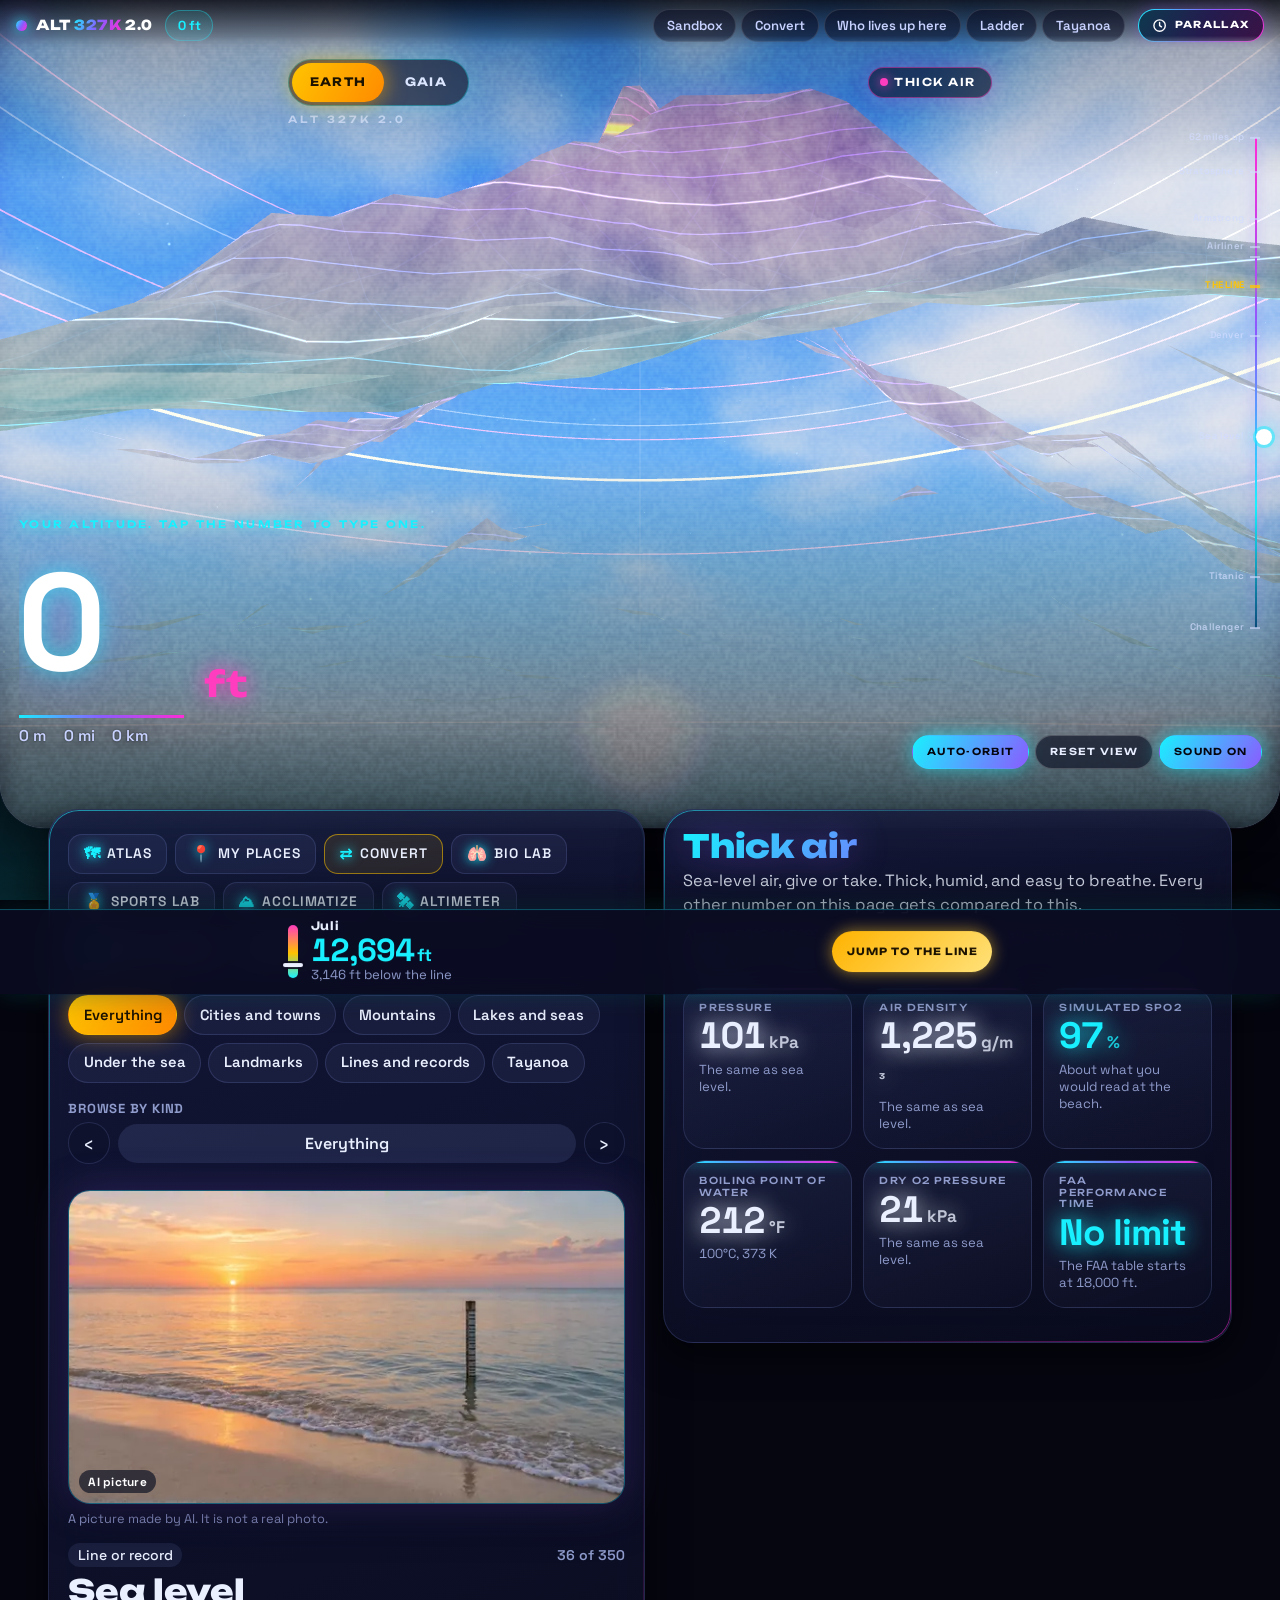
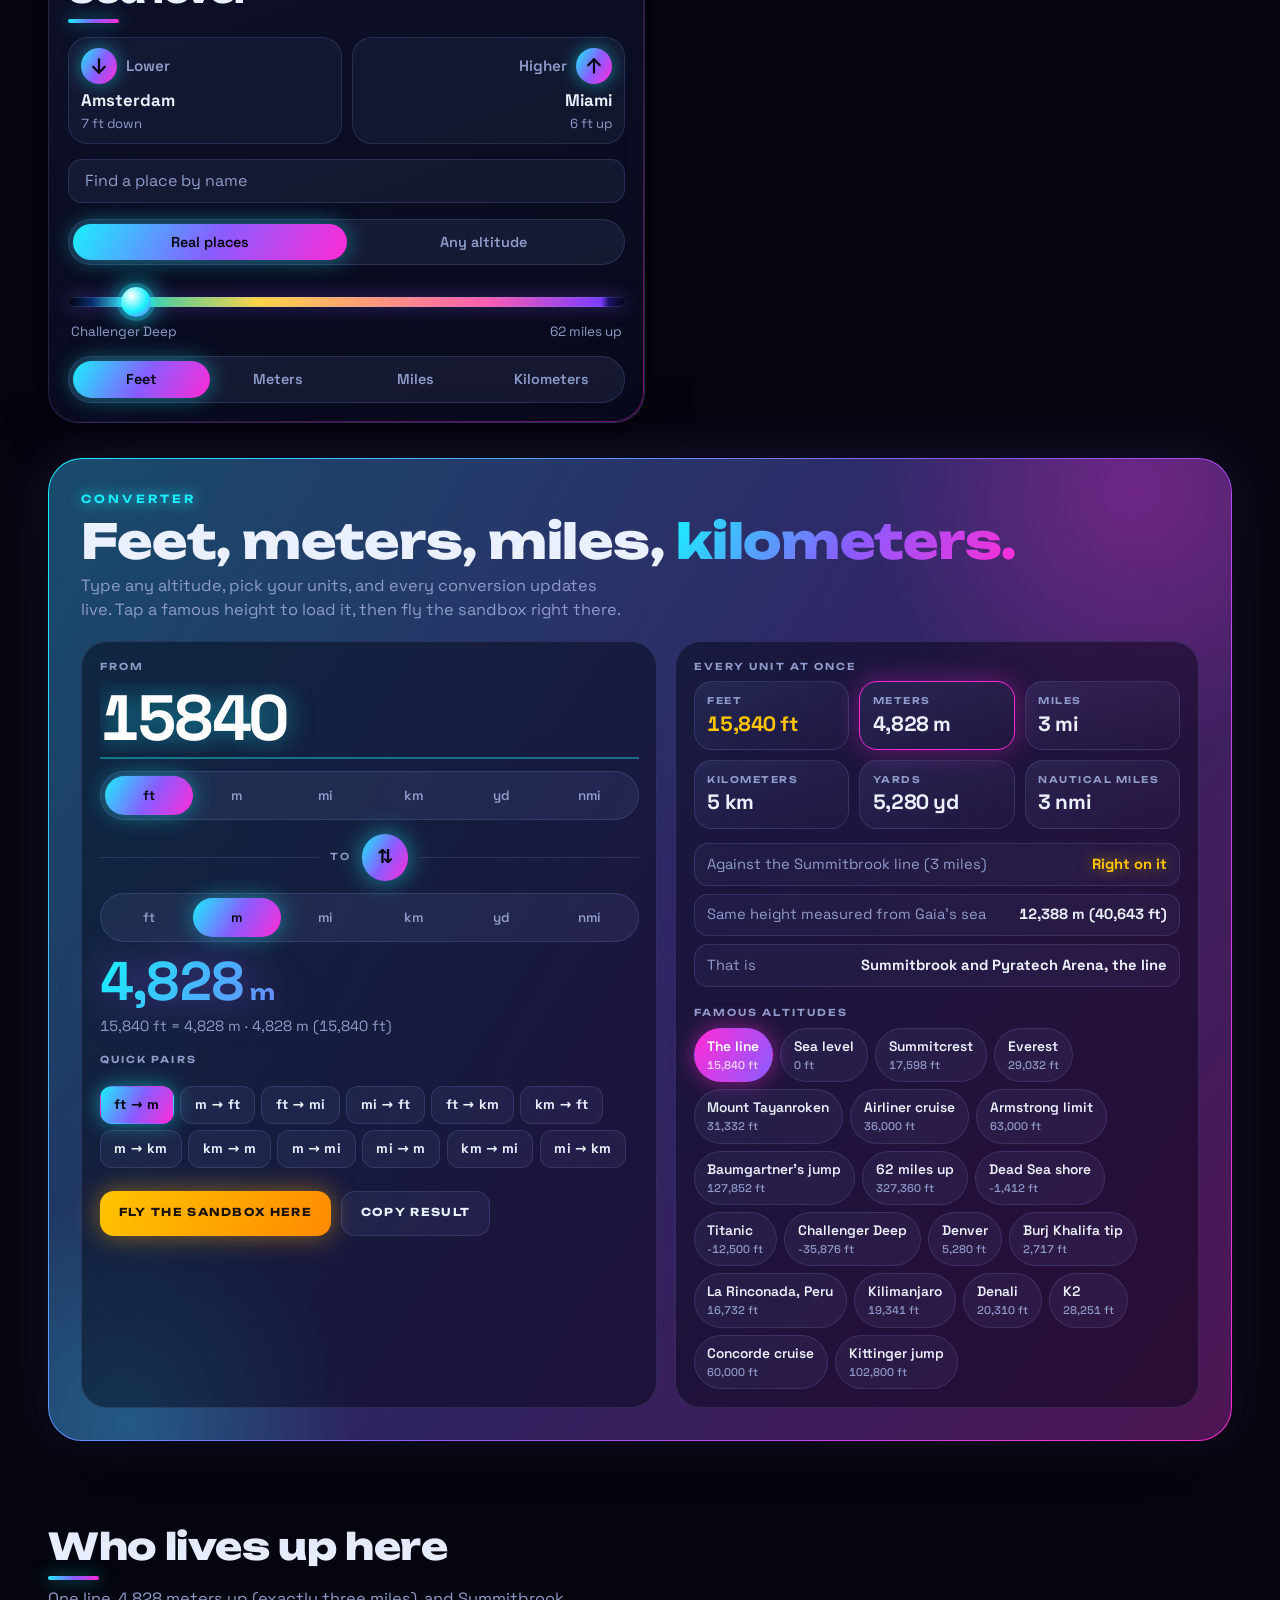
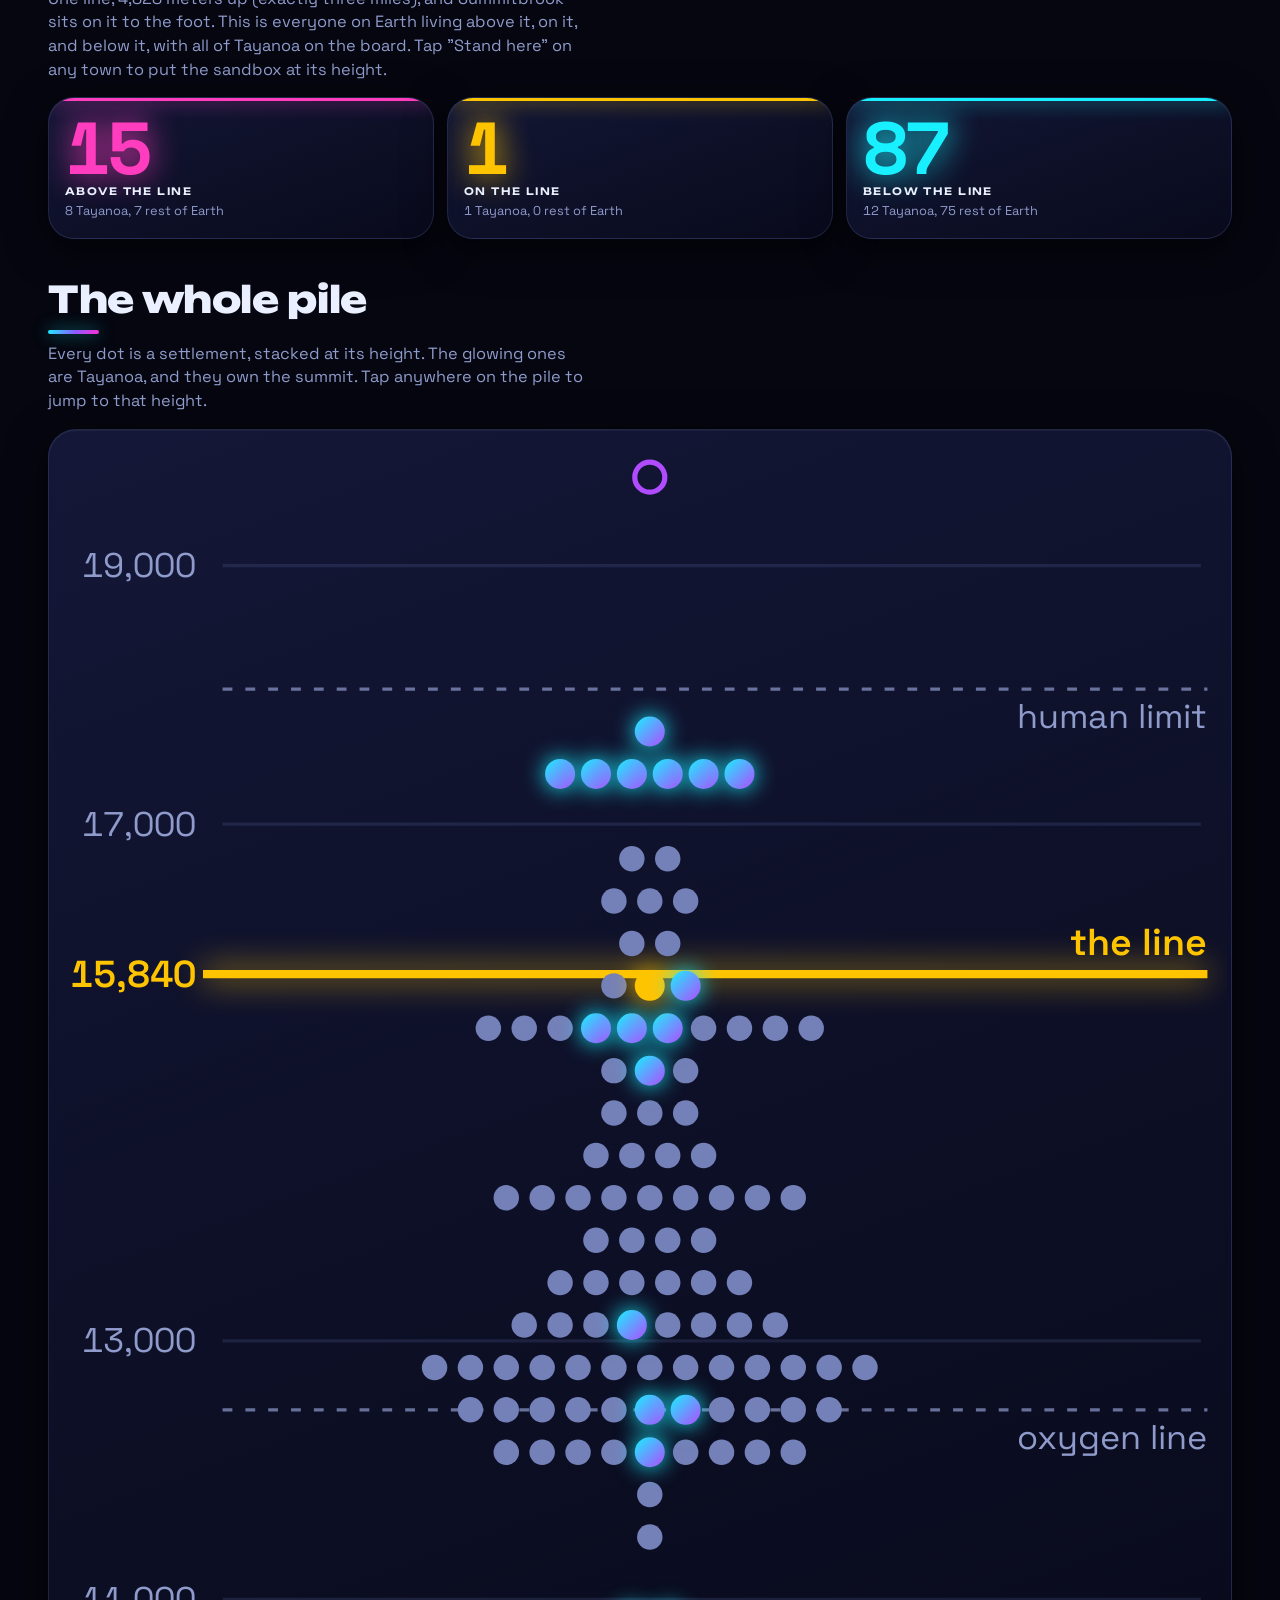
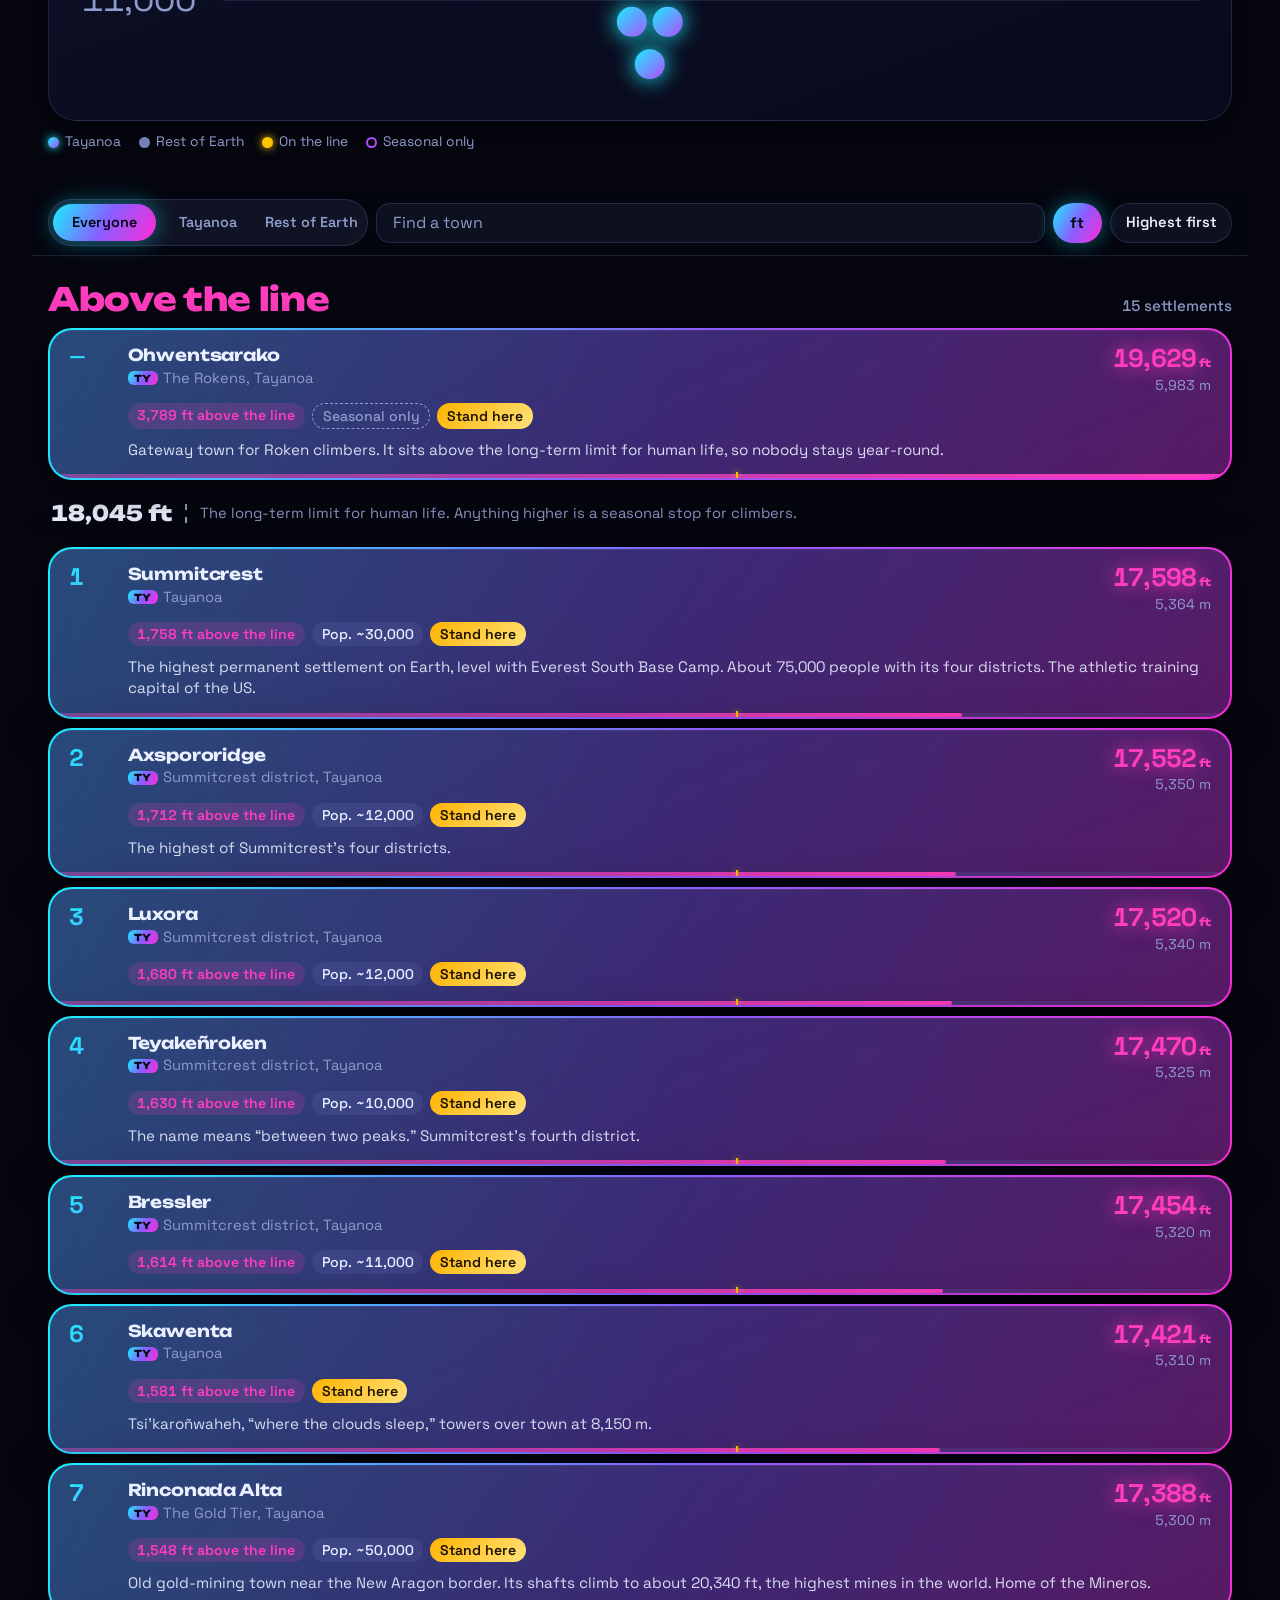
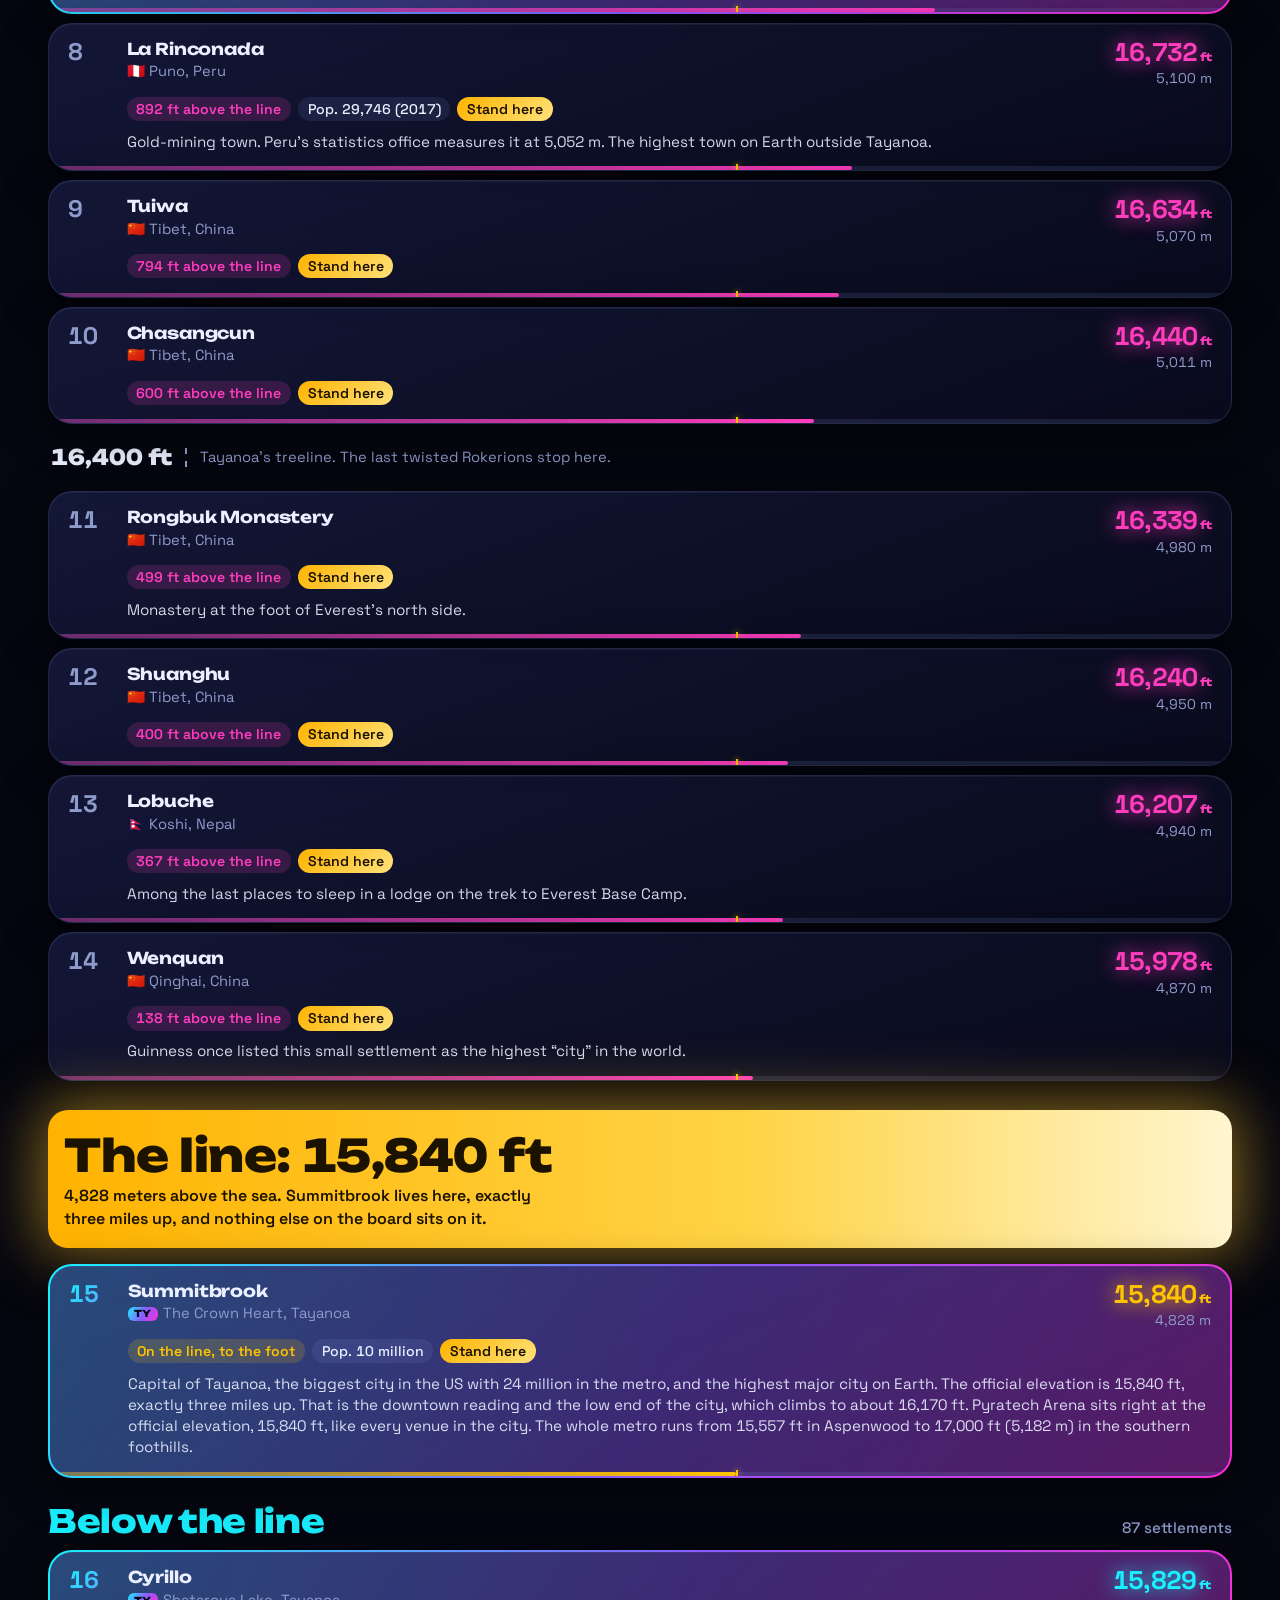
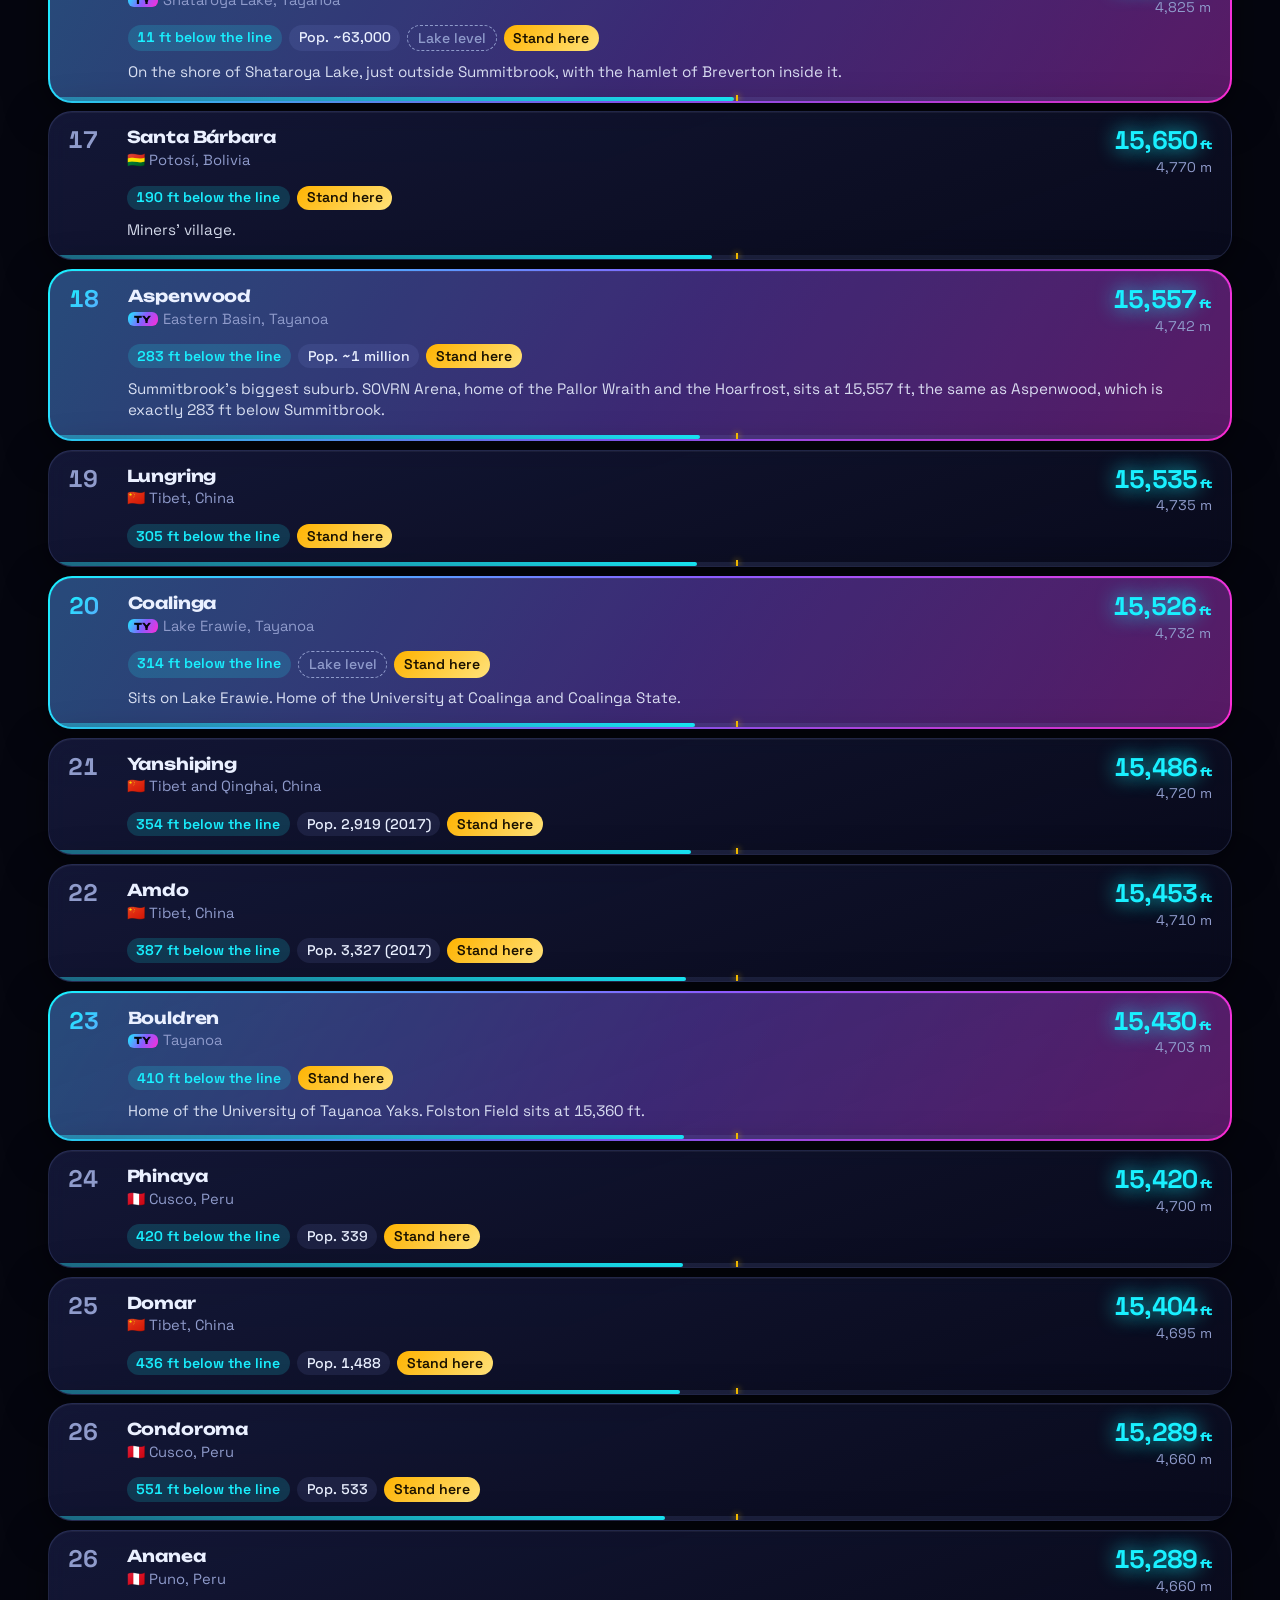
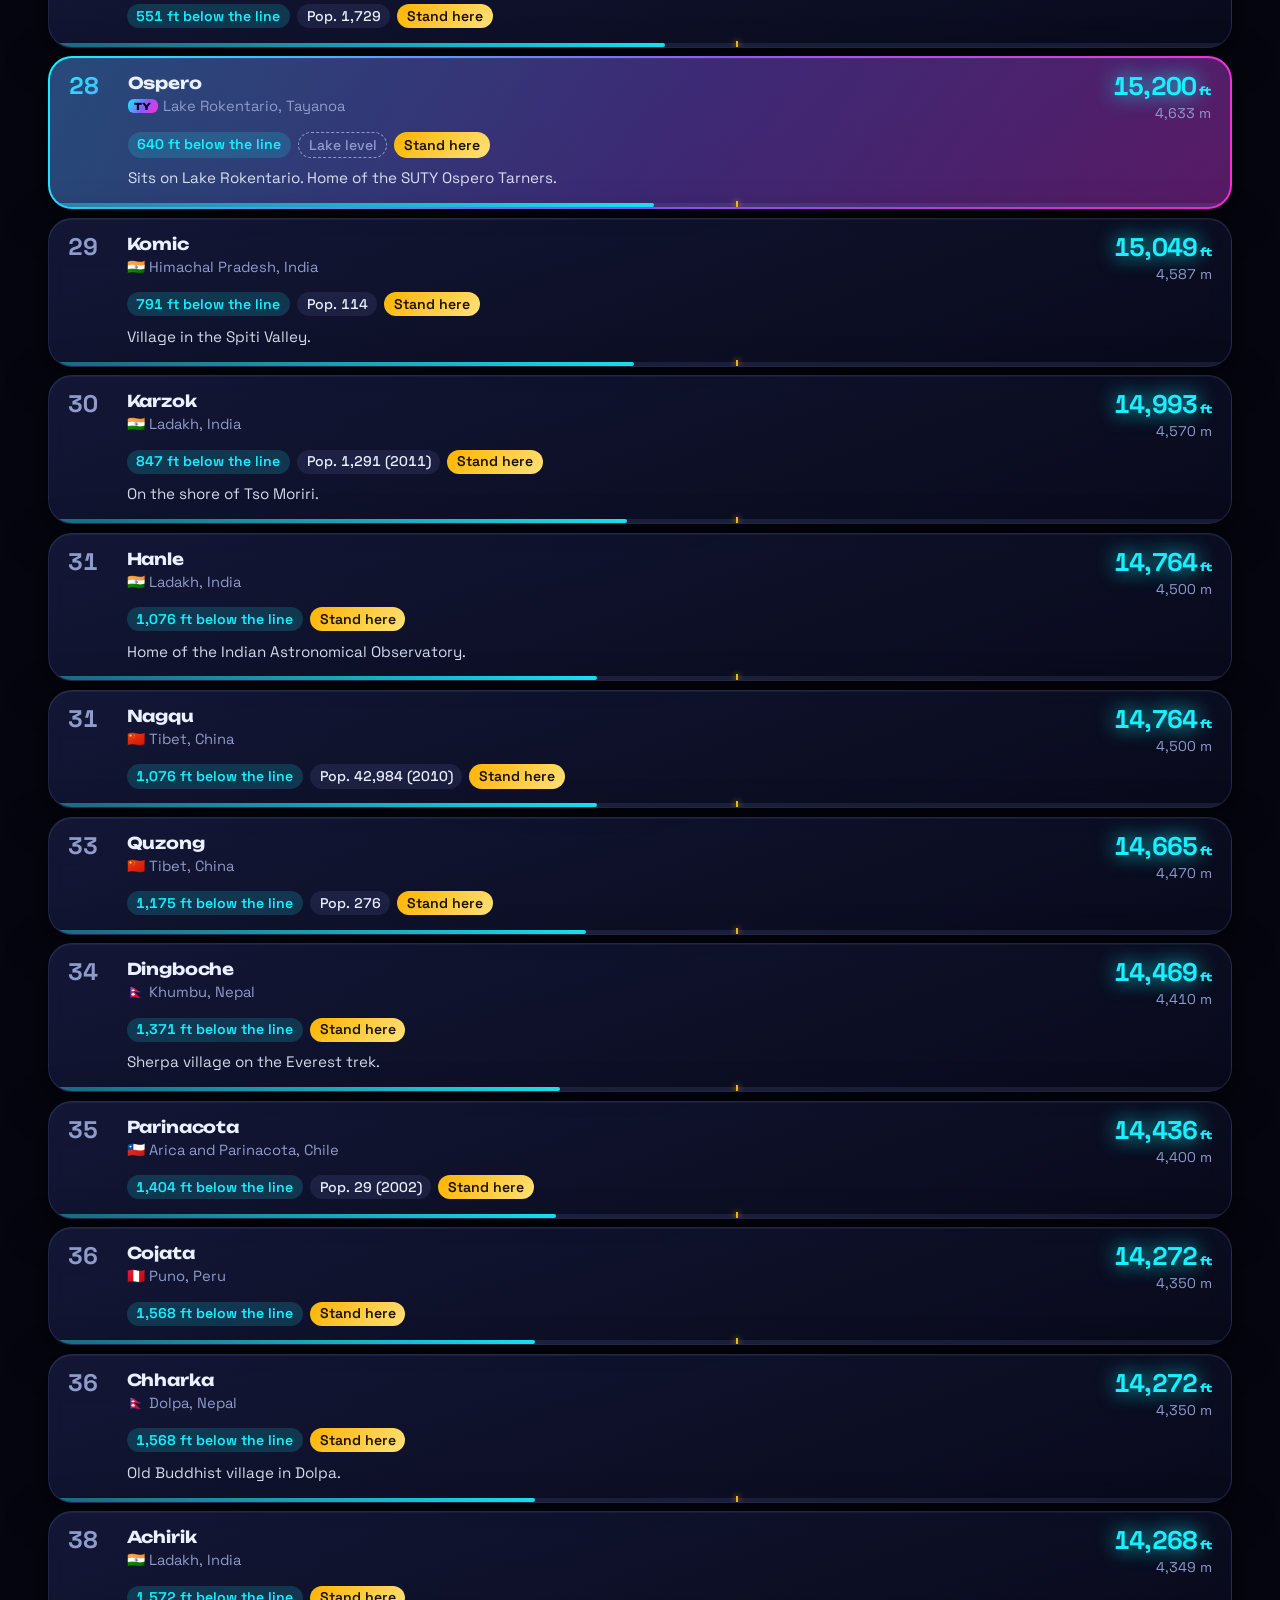
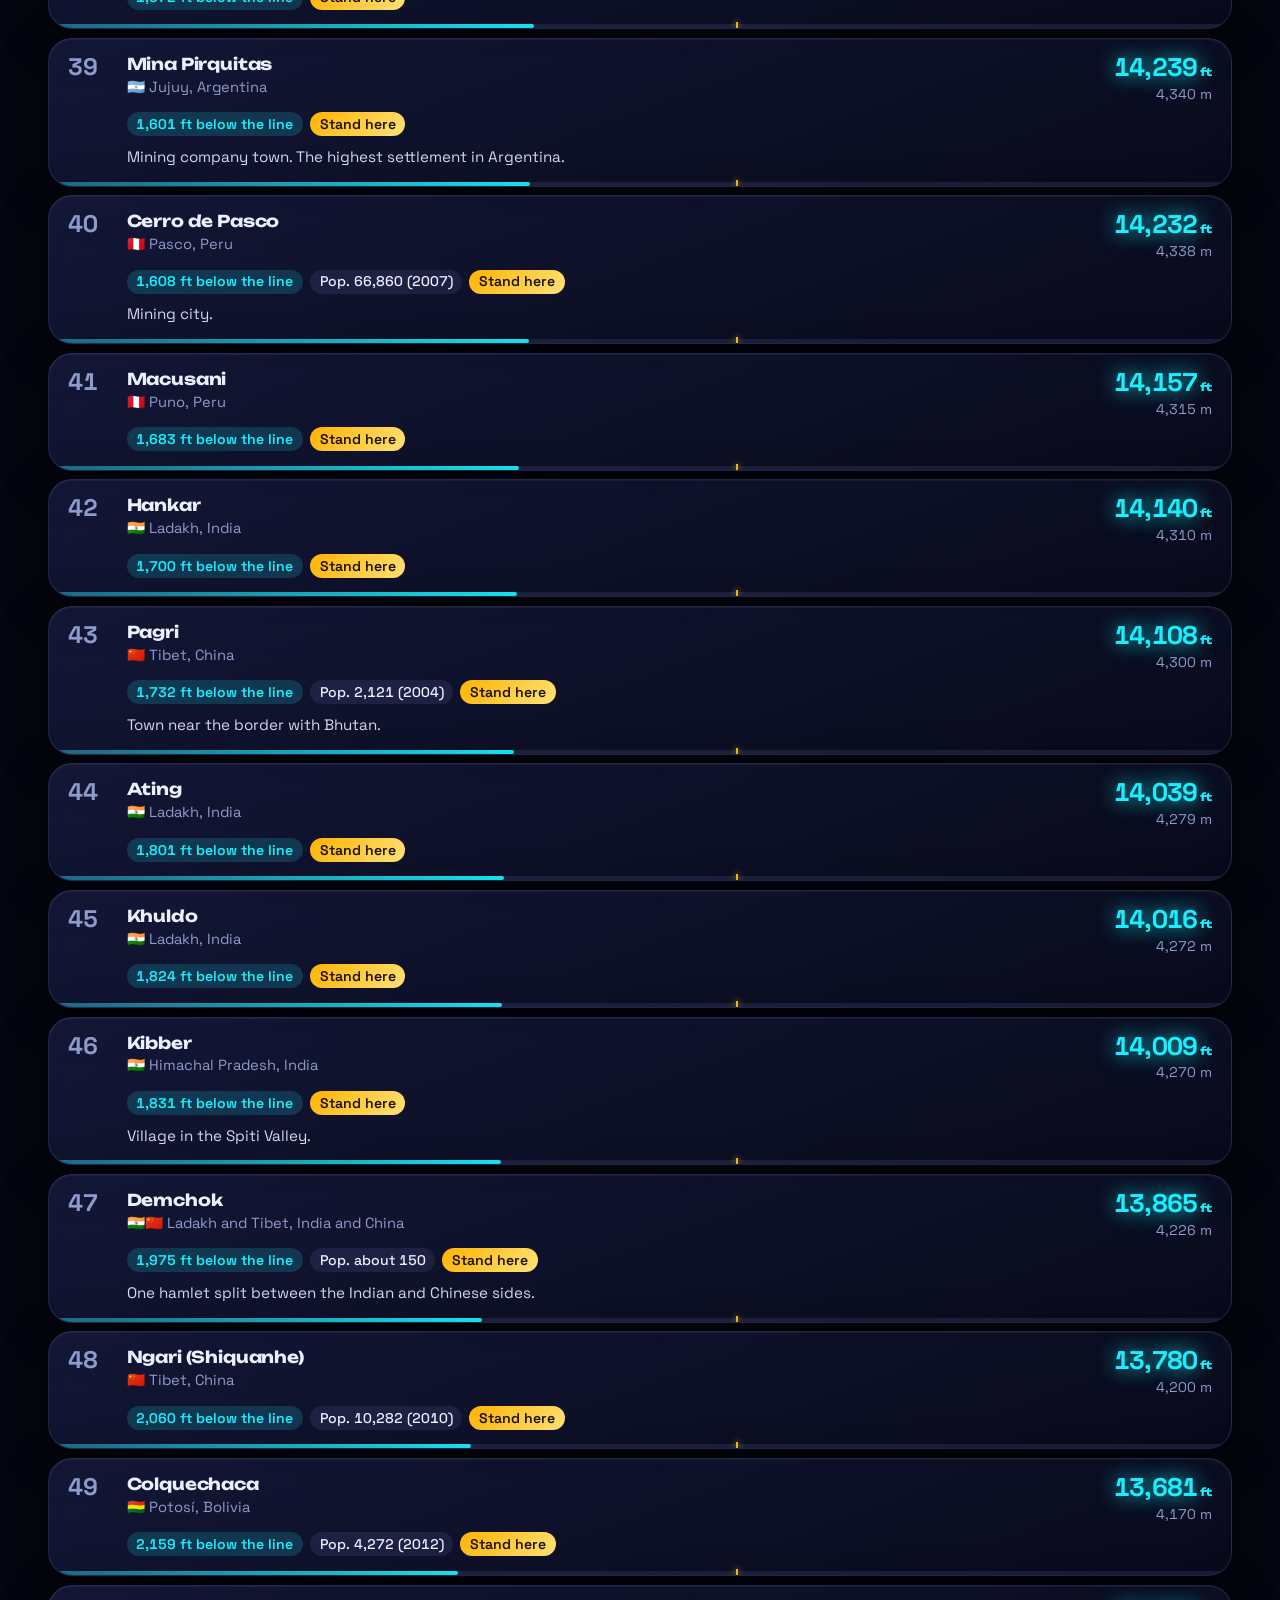
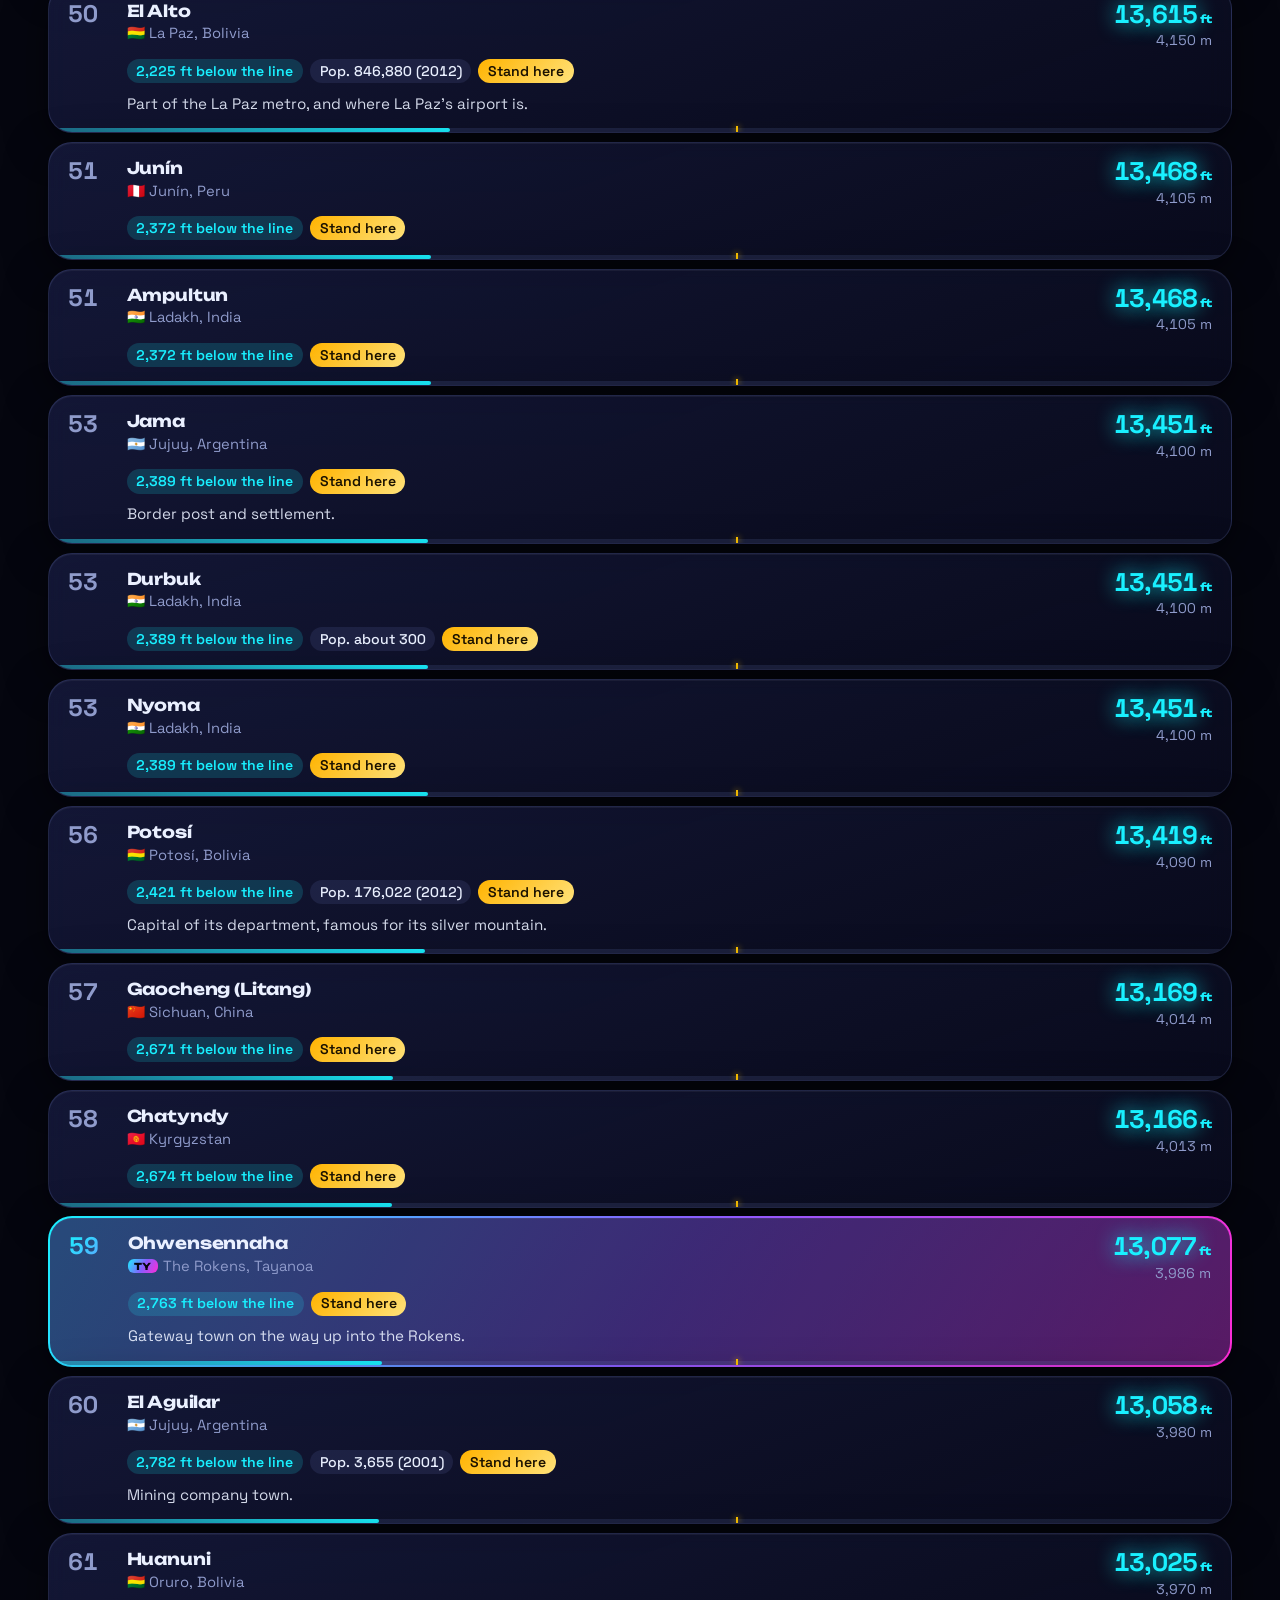
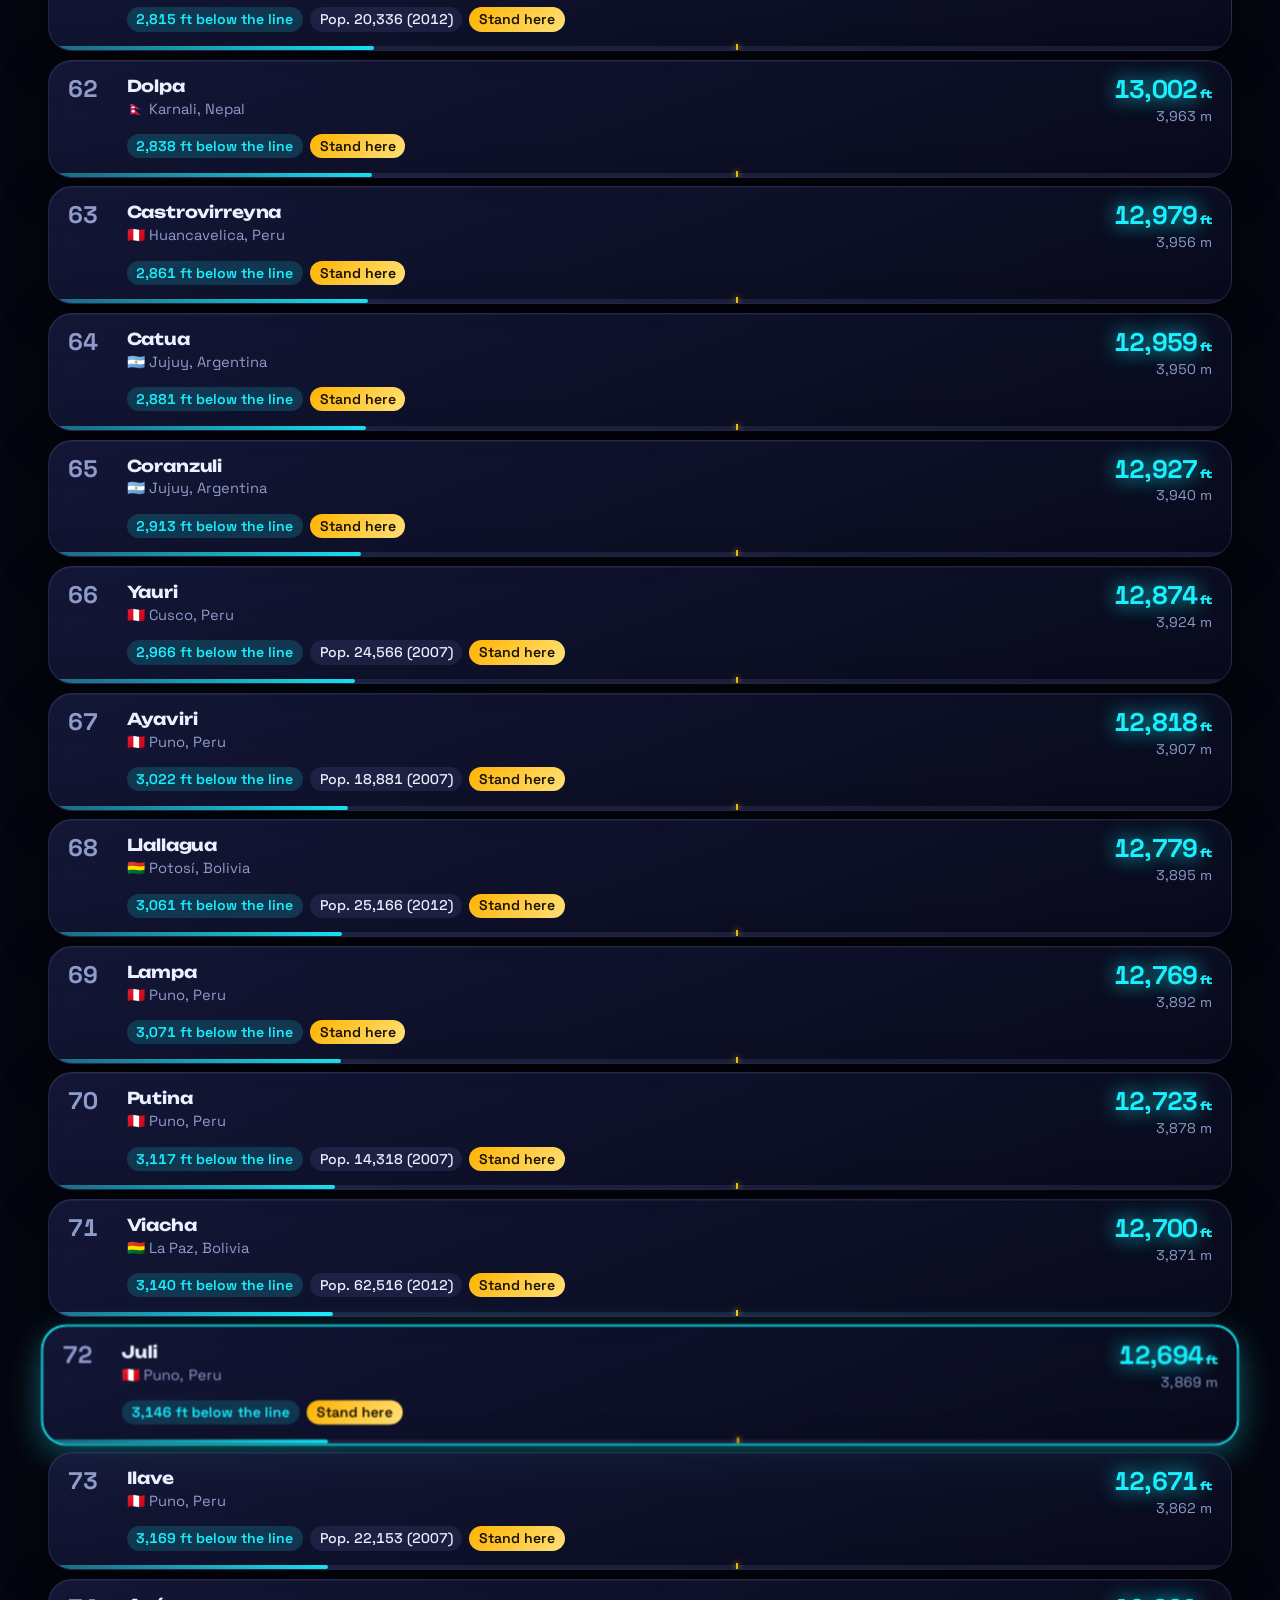
==== alt-327k-2-0/index.html @ dda69396 "Phones: nothing cut off, and installed apps open each other - Nav bars keep only what fits on phones" ====
<!doctype html>
<html lang="en">
<head>
<meta charset="utf-8">
<meta name="viewport" content="width=device-width, initial-scale=1, viewport-fit=cover">
<title>ALT 327K 2.0</title>
<meta name="description" content="An altitude sandbox for Earth and Gaia: what the air does to you at any height, and who lives up there.">
<link rel="manifest" href="./manifest.webmanifest">
<meta name="theme-color" id="themeColor" content="#05060F">
<meta name="mobile-web-app-capable" content="yes">
<meta name="apple-mobile-web-app-capable" content="yes">
<meta name="apple-mobile-web-app-title" content="ALT 327K 2.0">
<meta name="apple-mobile-web-app-status-bar-style" content="default">
<link rel="apple-touch-icon" href="./icons/apple-touch-icon.png">
<link rel="icon" type="image/svg+xml" href="./icons/icon.svg">
<link rel="icon" type="image/png" sizes="32x32" href="./icons/favicon-32.png">
<link rel="stylesheet" href="./fonts/fonts.css">
<script src="./vendor/three.min.js"></script>
<style>
  :root {
    --bg: #EDF1FF;
    --ink: #0B1033;
    --muted: #4A5482;
    --card: #FFFFFF;
    --edge: rgba(24, 32, 96, .14);
    --track: rgba(24, 32, 96, .10);
    --above: #CF0F68;
    --gold: #9A6400;
    --beam: #FFC21A;
    --below: #00767F;
    --cl-a: #0786B5;
    --cl-b: #6431E8;
    --cl-wash: rgba(100, 49, 232, .07);
    --hi-glow: rgba(226, 40, 130, .22);
    --lo-glow: rgba(0, 170, 180, .22);
    --shadow: 0 8px 24px rgba(30, 40, 120, .10);
    --bar-bg: rgba(237, 241, 255, .86);
    --hud-bg: rgba(255, 255, 255, .92);
    --dot: #7A84B3;
    --g-void: #020B14; --g-aur: #46FFB4; --g-ice: #7FE9FF; --g-vio: #9B6BFF; --g-rose: #FF5CCB; --g-hel: #F6FBFF; --g-on: #021018;
    --display: "Big Shoulders Display", "Barlow Condensed", "Arial Narrow", Impact, sans-serif;
    --body: "Barlow", "Segoe UI", "Helvetica Neue", Arial, sans-serif;
    box-sizing: border-box;
    padding-top: env(safe-area-inset-top, 0px);
    padding-bottom: env(safe-area-inset-bottom, 0px);
  }
  @media (prefers-color-scheme: dark) {
    :root:not([data-theme="light"]) {
      --bg: #060819;
      --ink: #F1F5FF;
      --muted: #A6B0DA;
      --card: #0E1231;
      --edge: rgba(255, 255, 255, .12);
      --track: rgba(255, 255, 255, .10);
      --above: #FF5FAE;
      --gold: #FFD447;
      --beam: #FFD447;
      --below: #3EEBD6;
      --cl-a: #38D6FF;
      --cl-b: #A77BFF;
      --cl-wash: rgba(120, 100, 255, .10);
      --hi-glow: rgba(255, 60, 160, .26);
      --lo-glow: rgba(40, 230, 210, .18);
      --shadow: 0 8px 28px rgba(0, 0, 0, .45);
      --bar-bg: rgba(6, 8, 25, .82);
      --hud-bg: rgba(14, 18, 49, .94);
      --dot: #8D97C7;
    }
  }
  :root[data-theme="dark"] {
    --bg: #060819;
    --ink: #F1F5FF;
    --muted: #A6B0DA;
    --card: #0E1231;
    --edge: rgba(255, 255, 255, .12);
    --track: rgba(255, 255, 255, .10);
    --above: #FF5FAE;
    --gold: #FFD447;
    --beam: #FFD447;
    --below: #3EEBD6;
    --cl-a: #38D6FF;
    --cl-b: #A77BFF;
    --cl-wash: rgba(120, 100, 255, .10);
    --hi-glow: rgba(255, 60, 160, .26);
    --lo-glow: rgba(40, 230, 210, .18);
    --shadow: 0 8px 28px rgba(0, 0, 0, .45);
    --bar-bg: rgba(6, 8, 25, .82);
    --hud-bg: rgba(14, 18, 49, .94);
    --dot: #8D97C7;
  }

  *, *::before, *::after { box-sizing: inherit; }
  html { scroll-padding-top: calc(env(safe-area-inset-top, 0px) + 4.5rem); }
  body {
    margin: 0;
    background: var(--bg);
    color: var(--ink);
    font-family: var(--body);
    font-size: 1rem;
    line-height: 1.45;
    -webkit-text-size-adjust: 100%;
    overflow-x: hidden;
  }
  /* The sky behind the list: warm glow near the top of the ladder, cold glow near the floor. */
  body::before, body::after {
    content: "";
    position: fixed;
    inset: 0;
    pointer-events: none;
    z-index: 0;
    transition: opacity .8s ease;
  }
  body::before {
    background: radial-gradient(120% 60% at 90% 0%, var(--hi-glow), transparent 62%),
                radial-gradient(80% 50% at 0% 30%, var(--hi-glow), transparent 60%);
    opacity: var(--hi, .5);
  }
  body::after {
    background: radial-gradient(120% 60% at 10% 100%, var(--lo-glow), transparent 62%),
                radial-gradient(80% 50% at 100% 70%, var(--lo-glow), transparent 60%);
    opacity: var(--lo, .5);
  }
  .sr { position: absolute; width: 1px; height: 1px; overflow: hidden; clip: rect(0 0 0 0); white-space: nowrap; }
  button, input { font: inherit; color: inherit; }
  :focus-visible { outline: 3px solid var(--cl-a); outline-offset: 2px; border-radius: 6px; }

  /* ---------- Page ---------- */
  main { position: relative; z-index: 1; max-width: 46rem; margin: 0 auto; padding: 0 1rem 9rem; }
  h2 { font-family: var(--display); font-weight: 900; font-size: clamp(2rem, 8.5vw, 2.9rem); line-height: .95; margin: 0 0 .5rem; letter-spacing: .005em; }
  .sub { margin: 0 0 1rem; color: var(--muted); max-width: 34rem; }

  /* Scoreboard */
  .score { display: grid; grid-template-columns: repeat(3, 1fr); gap: .6rem; margin: .4rem 0 2.6rem; }
  .tile { background: var(--card); border: 1px solid var(--edge); border-radius: 18px; padding: .8rem .7rem .85rem; box-shadow: var(--shadow); position: relative; overflow: hidden; }
  .tile::before { content: ""; position: absolute; left: 0; right: 0; top: 0; height: 5px; background: currentColor; }
  .tile b { display: block; font-family: var(--display); font-weight: 900; font-size: clamp(2.9rem, 13vw, 4.4rem); line-height: .9; font-variant-numeric: tabular-nums; }
  .tile span { display: block; color: var(--ink); font-weight: 600; font-size: .98rem; line-height: 1.15; margin-top: .25rem; }
  .tile small { display: block; color: var(--muted); font-size: .8rem; line-height: 1.25; margin-top: .35rem; }
  .t-above { color: var(--above); }
  .t-on { color: var(--gold); }
  .t-on::before { background: var(--beam); box-shadow: 0 0 14px 2px var(--beam); }
  .t-below { color: var(--below); }

  /* The pile */
  .pile { margin: 0 0 2.4rem; }
  #pile { background: var(--card); border: 1px solid var(--edge); border-radius: 22px; box-shadow: var(--shadow); padding: .5rem .25rem .25rem; cursor: pointer; }
  #pile svg { display: block; width: 100%; height: auto; }
  #pile text { font-family: var(--body); font-size: 10.5px; fill: var(--muted); font-variant-numeric: tabular-nums; }
  #pile .gline { stroke: var(--track); stroke-width: 1; }
  #pile .mark { stroke: var(--muted); stroke-width: 1; stroke-dasharray: 3 4; opacity: .7; }
  #pile .beamline { stroke: var(--beam); stroke-width: 2.5; filter: drop-shadow(0 0 5px var(--beam)); }
  #pile .beamtext { fill: var(--gold); font-weight: 600; font-size: 11.5px; }
  #pile .d-earth { fill: var(--dot); }
  #pile .d-cl { fill: url(#clgrad); filter: drop-shadow(0 0 3.5px var(--cl-a)); }
  #pile .d-on { fill: var(--beam); filter: drop-shadow(0 0 4px var(--beam)); }
  #pile .d-seasonal { fill: none; stroke: var(--cl-b); stroke-width: 1.6; }
  .legend { list-style: none; display: flex; flex-wrap: wrap; gap: .4rem 1.1rem; margin: .7rem 0 0; padding: 0; color: var(--muted); font-size: .9rem; }
  .legend li { display: flex; align-items: center; gap: .4rem; }
  .legend i { width: 11px; height: 11px; border-radius: 50%; display: inline-block; }
  .lg-cl { background: linear-gradient(135deg, var(--cl-a), var(--cl-b)); box-shadow: 0 0 8px var(--cl-a); }
  .lg-earth { background: var(--dot); }
  .lg-on { background: var(--beam); box-shadow: 0 0 8px var(--beam); }
  .lg-seasonal { border: 2px solid var(--cl-b); }

  /* Sticky controls */
  .controls {
    position: sticky; top: env(safe-area-inset-top, 0px); z-index: 5;
    margin: 0 -1rem 1rem; padding: .55rem 1rem;
    background: var(--bar-bg);
    -webkit-backdrop-filter: blur(14px) saturate(1.4); backdrop-filter: blur(14px) saturate(1.4);
    border-bottom: 1px solid var(--edge);
    display: grid; gap: .5rem;
  }
  .seg { display: inline-flex; background: var(--track); border-radius: 999px; padding: 3px; }
  .seg button { border: 0; background: transparent; padding: .42rem .7rem; border-radius: 999px; font-weight: 600; font-size: .92rem; cursor: pointer; color: var(--muted); white-space: nowrap; min-height: 2.3rem; }
  .seg button[aria-pressed="true"] { background: linear-gradient(135deg, var(--cl-a), var(--cl-b)); color: #fff; box-shadow: 0 2px 10px rgba(100, 60, 240, .35); }
  .seg.scope { display: grid; grid-template-columns: repeat(3, 1fr); }
  .seg.scope button { padding-left: .3rem; padding-right: .3rem; }
  .controls .row2 { display: grid; grid-template-columns: minmax(0, 1fr) auto auto; gap: .5rem; align-items: center; }
  #q {
    width: 100%; min-width: 0; min-height: 2.5rem; border-radius: 999px; border: 1px solid var(--edge);
    background: var(--card); padding: .4rem 1rem; font-size: 1rem;
  }
  #q::placeholder { color: var(--muted); }
  #sort { border: 1px solid var(--edge); background: var(--card); border-radius: 999px; padding: .4rem .9rem; font-weight: 600; font-size: .92rem; cursor: pointer; white-space: nowrap; min-height: 2.5rem; }

  /* Ladder */
  .band-h { display: flex; align-items: baseline; justify-content: space-between; gap: 1rem; margin: 1.6rem 0 .7rem; }
  .band-h h2 { margin: 0; }
  .band-h span { color: var(--muted); font-weight: 500; font-size: .95rem; white-space: nowrap; }
  .band-h.above h2 { color: var(--above); }
  .band-h.below h2 { color: var(--below); }

  .row {
    position: relative;
    display: grid; grid-template-columns: 2.3rem 1fr auto; column-gap: .65rem; row-gap: .15rem;
    background: var(--card); border: 1px solid var(--edge); border-radius: 18px;
    padding: .8rem .9rem 1rem; margin: 0 0 .55rem;
    box-shadow: var(--shadow);
    transition: transform .25s ease, box-shadow .25s ease, border-color .25s ease;
    overflow: hidden;
  }
  .row.cl { background: linear-gradient(var(--card), var(--card)) padding-box, linear-gradient(135deg, var(--cl-a), var(--cl-b)) border-box; border: 2px solid transparent; }
  .row.cl::before { content: ""; position: absolute; inset: 0; background: var(--cl-wash); pointer-events: none; }
  .row.active { transform: scale(1.012); border-color: var(--band); box-shadow: 0 0 0 1px var(--band), 0 10px 34px color-mix(in srgb, var(--band) 38%, transparent); }
  .row.cl.active { border-color: transparent; box-shadow: 0 0 0 1px var(--cl-a), 0 10px 38px color-mix(in srgb, var(--cl-b) 55%, transparent); }
  .row.flash { animation: flash 1.4s ease 1; }
  @keyframes flash { 0%, 60% { box-shadow: 0 0 0 4px var(--beam), 0 0 40px var(--beam); } 100% { box-shadow: var(--shadow); } }
  .row.above { --band: var(--above); }
  .row.on { --band: var(--beam); }
  .row.below { --band: var(--below); }

  .rank { grid-row: 1 / span 2; font-family: var(--display); font-weight: 900; font-size: 1.9rem; line-height: 1; color: var(--muted); font-variant-numeric: tabular-nums; position: relative; }
  .row.cl .rank { background: linear-gradient(135deg, var(--cl-a), var(--cl-b)); -webkit-background-clip: text; background-clip: text; color: transparent; }
  .rank.none { font-size: 1.2rem; }
  .who { min-width: 0; position: relative; }
  .who h3 { margin: 0; font-family: var(--display); font-weight: 700; font-size: 1.55rem; line-height: 1.02; letter-spacing: .01em; overflow-wrap: anywhere; }
  .where { margin: .2rem 0 0; color: var(--muted); font-size: .92rem; line-height: 1.25; }
  .badge { display: inline-block; font-family: var(--display); font-weight: 900; font-size: .82rem; letter-spacing: .04em; padding: .05rem .38rem .08rem; border-radius: 6px; color: #fff; background: linear-gradient(135deg, var(--cl-a), var(--cl-b)); margin-right: .3rem; vertical-align: 1px; }
  .elev { text-align: right; position: relative; white-space: nowrap; }
  .elev b { font-family: var(--display); font-weight: 900; font-size: 1.95rem; line-height: 1; color: var(--band); font-variant-numeric: tabular-nums; }
  .elev i { font-style: normal; font-family: var(--display); font-weight: 700; font-size: 1rem; color: var(--band); margin-left: .15rem; }
  .elev small { display: block; color: var(--muted); font-size: .88rem; font-variant-numeric: tabular-nums; margin-top: .1rem; }
  .meta { grid-column: 2 / -1; margin: .35rem 0 0; display: flex; flex-wrap: wrap; gap: .3rem .45rem; font-size: .88rem; position: relative; }
  .chip { border-radius: 999px; padding: .12rem .6rem; background: var(--track); color: var(--ink); font-weight: 500; }
  .chip.delta { background: color-mix(in srgb, var(--band) 16%, transparent); color: var(--band); font-weight: 600; }
  .row.on .chip.delta { color: var(--gold); }
  .row.on .elev b, .row.on .elev i { color: var(--gold); }
  .chip.tag { border: 1px dashed var(--muted); background: transparent; color: var(--muted); }
  .note { grid-column: 2 / -1; margin: .45rem 0 0; color: var(--ink); font-size: .95rem; line-height: 1.4; position: relative; opacity: .9; }
  .bar { position: absolute; left: 0; right: 0; bottom: 0; height: 5px; background: var(--track); }
  .bar span { position: absolute; left: 0; top: 0; bottom: 0; background: linear-gradient(90deg, color-mix(in srgb, var(--band) 35%, transparent), var(--band)); border-radius: 0 5px 5px 0; }
  .bar i { position: absolute; top: -2px; bottom: 0; width: 2px; background: var(--beam); box-shadow: 0 0 6px var(--beam); }

  .marker { display: grid; grid-template-columns: auto 1fr; gap: .8rem; align-items: center; margin: 1rem 0 1rem; padding: .1rem .2rem; color: var(--muted); }
  .marker b { font-family: var(--display); font-weight: 900; font-size: 1.35rem; color: var(--ink); white-space: nowrap; font-variant-numeric: tabular-nums; }
  .marker p { margin: 0; font-size: .92rem; line-height: 1.3; border-left: 2px dashed var(--muted); padding-left: .8rem; }

  .lineblock {
    position: relative; margin: 1.8rem -1rem 1rem; padding: 1.3rem 1rem 1.1rem;
    color: #1B1200;
    background: linear-gradient(90deg, #FFB300 0%, #FFD447 30%, #FFF6D0 50%, #FFD447 70%, #FFB300 100%) 0 0 / 200% 100% repeat-x;
    animation: shimmer 6s linear infinite;
    box-shadow: 0 0 34px 6px rgba(255, 196, 40, .55);
  }
  .lineblock h2 { margin: 0; font-size: clamp(2.6rem, 12vw, 4rem); color: #1B1200; }
  .lineblock p { margin: .3rem 0 0; font-weight: 600; max-width: 30rem; }

  .empty { background: var(--card); border: 1px dashed var(--muted); border-radius: 18px; padding: 1.2rem; text-align: center; }
  .empty button { margin-top: .6rem; border: 0; border-radius: 999px; padding: .5rem 1.1rem; font-weight: 600; color: #fff; cursor: pointer; background: linear-gradient(135deg, var(--cl-a), var(--cl-b)); }

  /* Roster */
  .roster { margin-top: 3.2rem; }
  .group { margin: 1.5rem 0 0; }
  .group h3 { font-family: var(--display); font-weight: 700; font-size: 1.5rem; line-height: 1.05; margin: 0; }
  .group p { margin: .15rem 0 .6rem; color: var(--muted); font-size: .92rem; }
  .towns { display: flex; flex-wrap: wrap; gap: .4rem; list-style: none; margin: 0; padding: 0; }
  .town { border-radius: 14px; border: 1px solid var(--edge); background: var(--card); padding: .35rem .7rem .4rem; font-size: .95rem; line-height: 1.2; text-align: left; }
  .town b { font-weight: 600; }
  .town small { display: block; color: var(--muted); font-size: .8rem; }
  button.town { cursor: pointer; border: 2px solid transparent; background: linear-gradient(var(--card), var(--card)) padding-box, linear-gradient(135deg, var(--cl-a), var(--cl-b)) border-box; box-shadow: 0 0 14px color-mix(in srgb, var(--cl-b) 30%, transparent); }
  button.town small { color: var(--cl-b); font-weight: 600; }

  footer { margin-top: 3rem; color: var(--muted); font-size: .9rem; max-width: 36rem; }
  footer p { margin: 0 0 .6rem; }

  /* Altimeter */
  .hud {
    position: fixed; left: 0; right: 0; bottom: 0; z-index: 6;
    padding: .55rem 1rem calc(.6rem + env(safe-area-inset-bottom, 0px));
    background: var(--hud-bg);
    -webkit-backdrop-filter: blur(16px) saturate(1.5); backdrop-filter: blur(16px) saturate(1.5);
    border-top: 1px solid var(--edge);
    box-shadow: 0 -8px 30px rgba(0, 0, 0, .18);
    transform: translateY(110%);
    transition: transform .35s ease;
  }
  .hud.show { transform: none; }
  .hud-in { max-width: 44rem; margin: 0 auto; display: grid; grid-template-columns: auto 1fr auto; gap: .8rem; align-items: center; }
  .gauge { position: relative; width: 10px; height: 3.3rem; border-radius: 6px; background: linear-gradient(180deg, var(--above), var(--beam) 53%, var(--below)); }
  .gauge i { position: absolute; left: -5px; width: 20px; height: 4px; border-radius: 3px; background: var(--ink); box-shadow: 0 0 0 2px var(--hud-bg); transition: top .35s ease; }
  .hud-read { min-width: 0; }
  .hud-name { font-weight: 600; font-size: .95rem; white-space: nowrap; overflow: hidden; text-overflow: ellipsis; }
  .hud-num { font-family: var(--display); font-weight: 900; font-size: 2.2rem; line-height: .95; font-variant-numeric: tabular-nums; color: var(--hudband, var(--ink)); }
  .hud-num i { font-style: normal; font-size: 1.1rem; font-weight: 700; margin-left: .2rem; }
  .hud-delta { font-size: .82rem; color: var(--muted); white-space: nowrap; overflow: hidden; text-overflow: ellipsis; }
  #jump { border: 0; border-radius: 999px; padding: .55rem .9rem; min-height: 2.6rem; font-weight: 600; font-size: .9rem; cursor: pointer; color: #1B1200; background: linear-gradient(135deg, #FFB300, #FFE27A); box-shadow: 0 0 16px rgba(255, 196, 40, .6); white-space: nowrap; }

  @media (min-width: 640px) {
    .controls { grid-template-columns: minmax(20rem, auto) 1fr; align-items: center; }
    .row { grid-template-columns: 3rem 1fr auto; padding: 1rem 1.2rem 1.15rem; }
    .who h3 { font-size: 1.8rem; }
    .elev b { font-size: 2.3rem; }
  }
  @media (prefers-reduced-motion: reduce) {
    .aurora i, .beam, .lineblock { animation: none; }
    .row, .hud, .gauge i, body::before, body::after { transition: none; }
    .row.flash { animation: none; outline: 3px solid var(--beam); }
  }

  /* ---------- Sandbox: the scene is always the real sky or sea ---------- */
  .sand { position: relative; z-index: 1; }
  .scene { position: relative; height: min(64vh, 540px); min-height: 370px; overflow: hidden; background: #03021A; color: #F4F7FF; }
  #view { position: absolute; inset: 0; width: 100%; height: 100%; display: block; }
  .scene-top { position: absolute; left: 1rem; right: 1rem; top: .9rem; display: grid; gap: .6rem; pointer-events: none; }
  .scene-bar { display: flex; justify-content: space-between; align-items: flex-start; gap: .75rem; }
  .wordmark { margin: 0; white-space: nowrap; font-family: var(--display); font-weight: 900; font-size: 1.3rem; line-height: 1; letter-spacing: .01em; text-shadow: 0 1px 10px rgba(0, 0, 0, .7); }
  .zone { font-weight: 600; font-size: .9rem; line-height: 1.2; padding: .34rem .8rem; border-radius: 999px; background: rgba(6, 8, 25, .58); border: 1px solid rgba(255, 255, 255, .24); -webkit-backdrop-filter: blur(8px); backdrop-filter: blur(8px); text-align: right; min-width: 0; }
  .readout { position: absolute; left: 1rem; right: 1rem; bottom: .9rem; text-shadow: 0 2px 16px rgba(0, 0, 0, .8), 0 0 2px rgba(0, 0, 0, .6); }
  .readout label { display: block; font-weight: 600; font-size: .95rem; color: #E3EAFF; margin-bottom: .1rem; }
  .altline { display: flex; align-items: flex-end; gap: .14em; font-family: var(--display); font-weight: 900; font-size: clamp(4.4rem, 22vw, 8.4rem); line-height: .86; }
  #alt {
    font: inherit; color: #FFFFFF; background: transparent; border: 0; border-bottom: 3px dashed rgba(255, 255, 255, .45); border-radius: 0;
    padding: 0 0 .04em; margin: 0; min-width: 1.2em; max-width: 100%; letter-spacing: -.01em; font-variant-numeric: tabular-nums;
    text-shadow: inherit; caret-color: #FFD447; -webkit-appearance: none; appearance: none;
  }
  #alt:focus { outline: none; border-bottom: 3px solid #FFD447; }
  #altMirror { position: absolute; visibility: hidden; white-space: pre; font-family: var(--display); font-weight: 900; font-size: clamp(4.4rem, 22vw, 8.4rem); letter-spacing: -.01em; font-variant-numeric: tabular-nums; pointer-events: none; }
  #altUnit { font-size: .36em; color: #FFD447; padding-bottom: .2em; }
  .others { display: flex; flex-wrap: wrap; gap: .1rem 1rem; margin: .45rem 0 0; font-weight: 600; font-size: 1rem; font-variant-numeric: tabular-nums; color: #EEF2FF; }
  .said { min-height: 1.3em; margin: .25rem 0 0; font-size: .88rem; font-weight: 600; color: #FFD447; }

  .deck { position: relative; z-index: 1; max-width: 46rem; margin: 0 auto; padding: 1rem 1rem 0; }
  .seg.two { display: grid; grid-template-columns: 1fr 1fr; }
  .seg.four { display: grid; grid-template-columns: repeat(4, 1fr); margin-top: .9rem; }
  .slide { display: grid; grid-template-columns: auto minmax(0, 1fr) auto; gap: .6rem; align-items: center; margin: .9rem 0 0; }
  .nudge { width: 2.75rem; height: 2.75rem; border-radius: 50%; border: 1px solid var(--edge); background: var(--card); font-size: 1.5rem; font-weight: 600; line-height: 1; cursor: pointer; box-shadow: var(--shadow); padding: 0; }
  #slider, #pslider { -webkit-appearance: none; appearance: none; width: 100%; height: 2.75rem; margin: 0; background: transparent; cursor: pointer; touch-action: pan-y; }
  #slider::-webkit-slider-runnable-track, #pslider::-webkit-slider-runnable-track { height: 14px; border-radius: 9px; background: var(--trackgrad); box-shadow: inset 0 0 0 1px var(--edge); }
  #slider::-moz-range-track, #pslider::-moz-range-track { height: 14px; border-radius: 9px; background: var(--trackgrad); box-shadow: inset 0 0 0 1px var(--edge); }
  #slider::-webkit-slider-thumb, #pslider::-webkit-slider-thumb { -webkit-appearance: none; appearance: none; width: 32px; height: 32px; margin-top: -9px; border-radius: 50%; background: radial-gradient(circle at 35% 30%, #FFFFFF, #FFD447 55%, #FF9D2E); border: 3px solid #FFFFFF; box-shadow: 0 0 0 1px rgba(0, 0, 0, .25), 0 0 18px rgba(255, 196, 40, .85); }
  #slider::-moz-range-thumb, #pslider::-moz-range-thumb { width: 26px; height: 26px; border-radius: 50%; background: radial-gradient(circle at 35% 30%, #FFFFFF, #FFD447 55%, #FF9D2E); border: 3px solid #FFFFFF; box-shadow: 0 0 0 1px rgba(0, 0, 0, .25), 0 0 18px rgba(255, 196, 40, .85); }
  .ends { display: flex; justify-content: space-between; color: var(--muted); font-size: .84rem; margin: -.1rem 3.4rem 0; }
  .presets { display: flex; gap: .45rem; overflow-x: auto; margin: .9rem -1rem 0; padding: .2rem 1rem .7rem; scrollbar-width: none; -webkit-overflow-scrolling: touch; }
  .presets::-webkit-scrollbar { display: none; }
  .presets button { flex: none; border-radius: 999px; border: 1px solid var(--edge); background: var(--card); padding: .45rem .9rem; font-weight: 600; font-size: .92rem; white-space: nowrap; min-height: 2.5rem; cursor: pointer; box-shadow: var(--shadow); }
  .presets button[aria-pressed="true"] { background: linear-gradient(135deg, #FFB300, #FFE27A); color: #1B1200; border-color: transparent; box-shadow: 0 0 16px rgba(255, 196, 40, .6); }

  .feel { margin: .5rem 0 0; }
  .feel h2 { margin: 0 0 .35rem; }
  .feel p { margin: 0 0 .55rem; max-width: 36rem; font-size: 1.05rem; }
  .feel .now { color: var(--muted); font-size: .98rem; }

  /* Real places: the place you are standing at, and an arrow to the next one down and the next one up */
  .place { display: grid; gap: .75rem; }
  .presets.kinds { margin-top: 0; padding-bottom: .1rem; }
  .ptop { display: flex; justify-content: space-between; align-items: center; gap: .6rem; min-height: 1.6rem; }
  .ptags { display: flex; flex-wrap: wrap; align-items: center; gap: .3rem .4rem; font-size: .88rem; min-width: 0; }
  .ptags .badge { margin: 0; vertical-align: 0; }
  .pcount { flex: none; color: var(--muted); font-size: .88rem; font-weight: 600; font-variant-numeric: tabular-nums; }
  #pName { margin: .4rem 0 0; text-wrap: balance; overflow-wrap: anywhere; }
  .pwhere { margin: .3rem 0 0; color: var(--muted); }
  .pnote { margin: .4rem 0 0; max-width: 36rem; }
  /* The picture of the place */
  .pfig { margin: 0; display: grid; gap: .4rem; }
  .pimg { position: relative; aspect-ratio: 16 / 9; border-radius: 18px; overflow: hidden; border: 1px solid var(--edge); box-shadow: var(--shadow); isolation: isolate;
    background: linear-gradient(135deg, var(--track), var(--card)); }
  .pimg .px { position: absolute; inset: 0; z-index: 0; background-repeat: no-repeat; opacity: 0; transition: opacity .3s ease; }
  .pimg .px.on { opacity: 1; }
  .pnopic { position: absolute; inset: 0; z-index: 1; display: grid; place-items: center; padding: 1rem; text-align: center; font-weight: 600; font-size: .95rem; color: var(--muted); text-wrap: balance; }
  .pbadge { position: absolute; left: .6rem; bottom: .6rem; z-index: 2; padding: .2rem .6rem; border-radius: 999px; font-size: .74rem; font-weight: 700; letter-spacing: .02em; color: #fff; background: rgba(8, 14, 34, .66); -webkit-backdrop-filter: blur(6px); backdrop-filter: blur(6px); }
  .pcred { margin: 0; min-height: 1.2em; font-size: .8rem; line-height: 1.4; color: var(--muted); }
  .pcred a { color: inherit; text-decoration: underline; text-underline-offset: 2px; }
  body.is-gaia .pimg { border-color: rgba(70, 255, 180, .4); }
  @media (prefers-reduced-motion: reduce) { .pimg .px { transition: none; } }
  .psteps { display: grid; grid-template-columns: 1fr 1fr; gap: .6rem; }
  .pstep { display: grid; grid-template-columns: auto minmax(0, 1fr); gap: .3rem .55rem; align-items: center; align-content: start; text-align: left; padding: .65rem .75rem .7rem; border-radius: 18px; border: 1px solid var(--edge); background: var(--card); box-shadow: var(--shadow); cursor: pointer; }
  .pstep.up { grid-template-columns: minmax(0, 1fr) auto; text-align: right; }
  .pstep b, .pstep small { grid-column: 1 / -1; }
  .pstep i { width: 2.25rem; height: 2.25rem; border-radius: 50%; display: grid; place-items: center; color: #fff; background: linear-gradient(135deg, var(--cl-a), var(--cl-b)); box-shadow: 0 2px 10px rgba(100, 60, 240, .35); }
  .pstep svg { width: 1.25rem; height: 1.25rem; display: block; }
  .pstep em { font-style: normal; font-size: .95rem; font-weight: 600; color: var(--muted); }
  .pstep b { font-weight: 700; font-size: 1.05rem; line-height: 1.15; margin-top: .15rem; overflow-wrap: break-word; }
  .pstep small { font-size: .82rem; line-height: 1.25; color: var(--muted); font-variant-numeric: tabular-nums; }
  .pstep:active:not(:disabled) { transform: scale(.98); }
  .pstep:disabled { cursor: default; opacity: .6; box-shadow: none; }
  .pstep:disabled i { background: var(--track); color: var(--muted); box-shadow: none; }
  #pFind { width: 100%; min-width: 0; min-height: 2.75rem; border-radius: 999px; border: 1px solid var(--edge); background: var(--card); padding: .4rem 1rem; font-size: 1rem; }
  #pFind::placeholder { color: var(--muted); }
  .pmsg { margin: .4rem .3rem 0; font-size: .9rem; font-weight: 600; color: var(--above); }
  .pmsg:empty { display: none; }
  .seg.two.move { margin-top: 1rem; }
  .slide.one { grid-template-columns: minmax(0, 1fr); }
  .ends.wide { margin: -.1rem .2rem 0; gap: 1rem; }
  .ends.wide span { min-width: 0; }
  .ends.wide span + span { text-align: right; }
  #freeBox { margin-top: .9rem; }

  .gauges { display: grid; grid-template-columns: 1fr 1fr; gap: .6rem; margin: 1.1rem 0 0; }
  .g { background: var(--card); border: 1px solid var(--edge); border-radius: 18px; padding: .75rem .8rem .85rem; box-shadow: var(--shadow); min-width: 0; position: relative; overflow: hidden; }
  .g::before { content: ""; position: absolute; left: 0; right: 0; top: 0; height: 4px; background: linear-gradient(90deg, var(--cl-a), var(--cl-b)); }
  .g span { display: block; font-weight: 600; font-size: .9rem; line-height: 1.2; color: var(--muted); }
  .g b { display: block; font-family: var(--display); font-weight: 900; font-size: clamp(1.9rem, 8.6vw, 2.6rem); line-height: 1; margin-top: .3rem; font-variant-numeric: tabular-nums; }
  .g b.long { font-size: clamp(1.45rem, 6.4vw, 2rem); }
  .g b i { font-style: normal; font-size: .5em; font-weight: 700; margin-left: .22em; }
  .g small { display: block; color: var(--muted); font-size: .82rem; line-height: 1.3; margin-top: .35rem; }
  .g.wide { grid-column: 1 / -1; }
  .g.good b { color: var(--below); }
  .g.warn b { color: var(--gold); }
  .g.bad b { color: var(--above); }
  .g.sea::before { background: linear-gradient(90deg, #19B5D6, #0A3D8F); }
  .fine { margin: .9rem 0 0; color: var(--muted); font-size: .86rem; max-width: 36rem; }

  .lead { margin: 2.6rem 0 1rem; }
  .lead h2 { margin: 0 0 .4rem; }
  #unitcycle { border: 0; border-radius: 999px; min-width: 3.1rem; min-height: 2.5rem; padding: .4rem .7rem; font-weight: 700; font-size: .95rem; cursor: pointer; color: #fff; background: linear-gradient(135deg, var(--cl-a), var(--cl-b)); box-shadow: 0 2px 10px rgba(100, 60, 240, .35); }
  button.chip.go { border: 0; cursor: pointer; font: inherit; font-weight: 600; color: #1B1200; background: linear-gradient(135deg, #FFB300, #FFE27A); }

  [hidden] { display: none !important; }

  /* ============================================================
     Gaia: the mirror planet. The same sandbox, pills and cards in Gaia's own colors,
     under Helios, Selene and the aurora. Always dark, like the Gaia side of Parallax 2.0.
     ============================================================ */
  .planets { flex: none; display: inline-flex; gap: 3px; padding: 3px; border-radius: 999px; background: rgba(6, 8, 25, .5); border: 1px solid rgba(255, 255, 255, .24); -webkit-backdrop-filter: blur(8px); backdrop-filter: blur(8px); pointer-events: auto; }
  .planets button { border: 0; background: transparent; color: #DCE6FF; font-weight: 600; font-size: .95rem; padding: .4rem 1.05rem; min-height: 2.4rem; border-radius: 999px; cursor: pointer; }
  .planets button[data-planet="earth"][aria-pressed="true"] { background: linear-gradient(135deg, #FFB300, #FFE27A); color: #1B1200; box-shadow: 0 0 16px rgba(255, 196, 40, .6); }
  .planets button[data-planet="gaia"][aria-pressed="true"] { background: linear-gradient(135deg, var(--g-aur), var(--g-ice) 55%, var(--g-vio)); color: var(--g-on); box-shadow: 0 0 18px rgba(70, 255, 180, .65); }
  .seg.who { margin-top: .7rem; }

  body.is-gaia {
    --bg: #020B14; --ink: #EAF8FF; --muted: #9CBFD2; --card: #06182A;
    --edge: rgba(127, 233, 255, .2); --track: rgba(127, 233, 255, .1);
    --above: #FF5CCB; --gold: #46FFB4; --beam: #46FFB4; --below: #7FE9FF;
    --cl-a: #46FFB4; --cl-b: #9B6BFF; --cl-wash: rgba(70, 255, 180, .06);
    --hi-glow: rgba(155, 107, 255, .2); --lo-glow: rgba(70, 255, 180, .13);
    --shadow: 0 8px 28px rgba(0, 0, 0, .5); --bar-bg: rgba(2, 11, 20, .86); --hud-bg: rgba(6, 24, 42, .95); --dot: #6C93AA;
    color-scheme: dark;
  }
  body.is-gaia .scene { background: var(--g-void); }
  body.is-gaia .zone { background: rgba(2, 11, 20, .55); border-color: rgba(127, 233, 255, .45); color: var(--g-ice); }
  body.is-gaia #alt { caret-color: var(--g-aur); border-bottom-color: rgba(127, 233, 255, .6); }
  body.is-gaia #alt:focus { border-bottom: 3px solid var(--g-aur); }
  body.is-gaia #altUnit, body.is-gaia .said { color: var(--g-aur); }
  body.is-gaia .seg button[aria-pressed="true"],
  body.is-gaia #unitcycle,
  body.is-gaia .empty button { background: linear-gradient(135deg, var(--g-aur), var(--g-ice) 60%, var(--g-vio)); color: var(--g-on); box-shadow: 0 2px 10px rgba(70, 255, 180, .35); }
  body.is-gaia .badge { color: var(--g-on); background: linear-gradient(135deg, var(--g-aur), var(--g-ice)); }
  body.is-gaia .presets button[aria-pressed="true"],
  body.is-gaia #jump { background: linear-gradient(135deg, var(--g-aur), var(--g-ice)); color: var(--g-on); border-color: transparent; box-shadow: 0 0 16px rgba(70, 255, 180, .6); }
  body.is-gaia .pstep:not(:disabled) i { background: linear-gradient(135deg, var(--g-aur), var(--g-ice) 60%, var(--g-vio)); color: var(--g-on); box-shadow: 0 2px 10px rgba(70, 255, 180, .35); }
  body.is-gaia button.chip.go { background: linear-gradient(135deg, var(--g-aur), var(--g-ice)); color: var(--g-on); }
  body.is-gaia #slider::-webkit-slider-thumb, body.is-gaia #pslider::-webkit-slider-thumb { background: radial-gradient(circle at 35% 30%, #FFFFFF, #7FE9FF 55%, #46FFB4); box-shadow: 0 0 0 1px rgba(0, 0, 0, .25), 0 0 18px rgba(70, 255, 180, .85); }
  body.is-gaia #slider::-moz-range-thumb, body.is-gaia #pslider::-moz-range-thumb { background: radial-gradient(circle at 35% 30%, #FFFFFF, #7FE9FF 55%, #46FFB4); box-shadow: 0 0 0 1px rgba(0, 0, 0, .25), 0 0 18px rgba(70, 255, 180, .85); }
  body.is-gaia .feel h2 { background: linear-gradient(135deg, #FF5CCB, #FFD1F2 55%, #9B6BFF); -webkit-background-clip: text; background-clip: text; color: transparent; }
  body.is-gaia .g::before { background: linear-gradient(90deg, var(--g-aur), var(--g-ice) 55%, var(--g-vio)); }
  body.is-gaia .g.sea::before { background: linear-gradient(90deg, #7FE9FF, #0A4460); }
  body.is-gaia .g.good b { color: var(--g-aur); }
  body.is-gaia .g.warn b { color: #BDA6FF; }
  body.is-gaia .g.bad b { color: var(--g-rose); }
  body.is-gaia .lineblock { color: var(--g-on); background: linear-gradient(90deg, #46FFB4 0%, #7FE9FF 30%, #F6FBFF 50%, #7FE9FF 70%, #46FFB4 100%) 0 0 / 200% 100% repeat-x; box-shadow: 0 0 34px 6px rgba(70, 255, 180, .5); }
  body.is-gaia .lineblock h2 { color: var(--g-on); }

  /* Two rulers: where each of Earth's lines lands on Gaia */
  .twin { margin: 2.6rem 0 0; }
  #ruler { background: var(--card); border: 1px solid var(--edge); border-radius: 22px; box-shadow: var(--shadow); padding: .6rem .3rem .3rem; cursor: pointer; }
  #ruler svg { display: block; width: 100%; max-width: 31rem; height: auto; margin: 0 auto; }
  #ruler text { font-family: var(--body); font-size: 11px; fill: var(--muted); font-variant-numeric: tabular-nums; }
  #ruler text.nm { fill: var(--ink); font-weight: 600; }
  #ruler text.hd { font-family: var(--display); font-weight: 900; font-size: 21px; fill: var(--ink); letter-spacing: .01em; }
  #ruler text.hd.ga { fill: var(--g-aur); }
  #ruler .trk { stroke: var(--track); stroke-width: 10; stroke-linecap: round; }
  #ruler .stair { fill: url(#stairgrad); }
  #ruler .sea { stroke: var(--g-ice); stroke-width: 1.5; stroke-dasharray: 2 5; stroke-linecap: round; opacity: .8; }
  #ruler .lnk { stroke: var(--muted); stroke-width: 1.2; opacity: .5; }
  #ruler .lnk.hot { stroke: var(--beam); stroke-width: 2.6; opacity: 1; filter: drop-shadow(0 0 4px var(--beam)); }
  #ruler .lead { fill: none; stroke: var(--muted); stroke-width: 1; opacity: .55; }
  #ruler .dotE { fill: var(--dot); }
  #ruler .dotG { fill: var(--g-ice); }
  #ruler .dotE.hot, #ruler .dotG.hot { fill: var(--beam); filter: drop-shadow(0 0 4px var(--beam)); }
  #ruler .you { fill: #FFFFFF; stroke: var(--g-rose); stroke-width: 3; filter: drop-shadow(0 0 6px var(--g-rose)); }
  .built { margin: 3.2rem 0 0; }
  .spec .g b { color: var(--g-aur); }
  .spec .g b i { color: var(--g-ice); }

  @media (min-width: 640px) {
    .gauges { grid-template-columns: repeat(3, 1fr); }
    .gauges.spec { grid-template-columns: repeat(4, 1fr); }
    .scene-top, .readout { left: max(1rem, calc(50% - 22rem)); right: max(1rem, calc(50% - 22rem)); }
  }
  @media (prefers-reduced-motion: reduce) {
    .lineblock { animation: none; }
  }
  @keyframes shimmer { from { background-position: 0 0; } to { background-position: -200% 0; } }

  /* =====================================================================
     Toolkit: Atlas, Locations, Converter, Labs, Altimeter, Look and Sound
     ===================================================================== */
  .zone-controls, .zone-metrics { display: contents; }
  .tk-tools { display: flex; gap: .45rem; overflow-x: auto; margin: 0 -1rem .7rem; padding: .2rem 1rem .5rem; scrollbar-width: none; -webkit-overflow-scrolling: touch; }
  .tk-tools::-webkit-scrollbar { display: none; }
  .tk-tools button { flex: none; display: inline-flex; align-items: center; gap: .4rem; border-radius: 999px; border: 1px solid var(--edge); background: var(--card); color: var(--ink); padding: .4rem .85rem; min-height: 2.5rem; font-weight: 700; font-size: .8rem; letter-spacing: .07em; text-transform: uppercase; cursor: pointer; white-space: nowrap; }
  .tk-tools button i { font-style: normal; font-size: 1rem; line-height: 1; color: var(--cl-a); }
  .tk-tools button:hover { border-color: var(--cl-a); }
  .tk-browse { display: grid; gap: .45rem; margin: 0 0 .75rem; }
  .tk-step { display: grid; grid-template-columns: auto minmax(0, 1fr) auto; gap: .5rem; align-items: center; }
  .tk-step > b { font-weight: 700; font-size: .82rem; letter-spacing: .06em; text-transform: uppercase; color: var(--muted); grid-column: 1 / -1; margin-bottom: -.2rem; }
  .tk-step button { width: 2.6rem; height: 2.6rem; border-radius: 50%; border: 1px solid var(--edge); background: var(--card); color: var(--ink); font-size: 1.3rem; line-height: 1; cursor: pointer; }
  .tk-step span { text-align: center; font-weight: 600; background: var(--track); border-radius: 999px; padding: .5rem .8rem; min-width: 0; overflow: hidden; text-overflow: ellipsis; white-space: nowrap; }

  .tk-sheet { position: fixed; inset: 0; z-index: 50; background: rgba(3, 6, 20, .62); -webkit-backdrop-filter: blur(6px); backdrop-filter: blur(6px); display: flex; justify-content: center; align-items: stretch; }
  .tk-sheet[hidden] { display: none; }
  .tk-panel { width: min(100%, 58rem); background: var(--bg); color: var(--ink); display: flex; flex-direction: column; min-height: 0; outline: none; position: relative; }
  @media (min-width: 760px) { .tk-panel { margin: 2vh 0; border-radius: 26px; border: 1px solid var(--edge); box-shadow: 0 24px 80px rgba(0, 0, 0, .5); overflow: hidden; } }
  .tk-head { display: flex; align-items: center; gap: .7rem; padding: .7rem 1rem; padding-top: calc(.7rem + env(safe-area-inset-top, 0px)); border-bottom: 1px solid var(--edge); background: var(--bar-bg); -webkit-backdrop-filter: blur(14px); backdrop-filter: blur(14px); }
  .tk-head h2 { font-family: var(--display); font-weight: 900; font-size: 1.8rem; line-height: 1; margin: 0; flex: 1; }
  .tk-x { width: 2.7rem; height: 2.7rem; border-radius: 50%; border: 1px solid var(--edge); background: var(--card); color: var(--ink); font-size: 1.5rem; line-height: 1; cursor: pointer; flex: none; }
  .tk-body { overflow: auto; padding: 1rem 1rem calc(2.2rem + env(safe-area-inset-bottom, 0px)); flex: 1; min-height: 0; -webkit-overflow-scrolling: touch; }
  body.tk-lock { overflow: hidden; }
  .tk-lede { margin: 0 0 1rem; color: var(--muted); max-width: 40rem; }
  .tk-h3 { font-family: var(--display); font-weight: 700; font-size: 1.35rem; margin: 1.4rem 0 .5rem; }
  .tk-fine { color: var(--muted); font-size: .85rem; line-height: 1.45; margin: 1rem 0 0; max-width: 40rem; }
  .tk-bar, .tk-row, .tk-inline { display: flex; gap: .5rem; align-items: center; flex-wrap: wrap; }
  .tk-bar { margin-bottom: .6rem; }
  .tk-in { font: inherit; color: var(--ink); background: var(--card); border: 1px solid var(--edge); border-radius: 14px; padding: .6rem .8rem; min-height: 2.8rem; min-width: 0; }
  input.tk-in[type="search"], input.tk-in[type="text"], input.tk-in[type="number"], select.tk-in, textarea.tk-in { width: 100%; }
  .tk-bar .tk-in { flex: 1; }
  .tk-inline .tk-in { width: auto; flex: 1 1 8rem; }
  textarea.tk-in { min-height: 6rem; resize: vertical; font-size: .95rem; }
  .tk-btn { font: inherit; font-weight: 700; color: var(--ink); background: var(--card); border: 1px solid var(--edge); border-radius: 999px; padding: .5rem 1rem; min-height: 2.6rem; cursor: pointer; }
  .tk-btn.go { color: #fff; border-color: transparent; background: linear-gradient(135deg, var(--cl-a), var(--cl-b)); box-shadow: 0 2px 12px rgba(100, 60, 240, .35); }
  .tk-btn.warn { color: var(--above); }
  .tk-btn[disabled] { opacity: .45; cursor: default; }
  .tk-chips { display: flex; gap: .4rem; overflow-x: auto; margin: 0 -1rem .6rem; padding: .1rem 1rem .3rem; scrollbar-width: none; }
  .tk-chips::-webkit-scrollbar { display: none; }
  .tk-chips button { flex: none; border-radius: 999px; border: 1px solid var(--edge); background: var(--card); color: var(--ink); padding: .4rem .85rem; font-weight: 600; font-size: .9rem; cursor: pointer; white-space: nowrap; min-height: 2.4rem; }
  .tk-chips button[aria-pressed="true"] { background: linear-gradient(135deg, var(--cl-a), var(--cl-b)); color: #fff; border-color: transparent; }
  .tk-count { color: var(--muted); font-size: .9rem; margin-left: auto; }
  .tk-field { display: grid; gap: .3rem; margin: 0 0 .8rem; min-width: 0; }
  .tk-field > label, .tk-field > .tk-lab { font-weight: 600; font-size: .9rem; color: var(--muted); }
  .tk-two { display: grid; grid-template-columns: 1fr 1fr; gap: .6rem; }
  .tk-msg { margin: .6rem 0 0; font-size: .95rem; min-height: 1.4em; }
  .tk-msg.bad { color: var(--above); }
  .tk-msg.ok { color: var(--below); }
  .tk-tabs { margin: 0 0 1rem; }
  .tk-tabs.seg { display: grid; grid-template-columns: repeat(var(--n, 3), 1fr); }

  .tk-grid { display: grid; grid-template-columns: repeat(auto-fill, minmax(10rem, 1fr)); gap: .65rem; }
  .tk-card { position: relative; display: flex; flex-direction: column; text-align: left; padding: 0; color: var(--ink); background: var(--card); border: 1px solid var(--edge); border-radius: 16px; overflow: hidden; cursor: pointer; box-shadow: var(--shadow); font: inherit; }
  .tk-card.cl { border: 2px solid transparent; background: linear-gradient(var(--card), var(--card)) padding-box, linear-gradient(135deg, var(--cl-a), var(--cl-b)) border-box; }
  .tk-thumb { display: grid; place-items: center; aspect-ratio: 16 / 9; background: var(--track) no-repeat; color: var(--muted); font-size: 1.6rem; opacity: 1; filter: brightness(var(--tk-bright, 1)); }
  .tk-thumb em { font-style: normal; opacity: .7; }
  .tk-thumb.on em { display: none; }
  .tk-ct { padding: .55rem .65rem .7rem; display: grid; gap: .1rem; min-width: 0; }
  .tk-ct b { font-family: var(--display); font-weight: 700; font-size: 1.15rem; line-height: 1.05; overflow-wrap: anywhere; }
  .tk-el { font-weight: 700; font-variant-numeric: tabular-nums; color: var(--cl-b); font-size: .95rem; }
  .tk-ct small { color: var(--muted); font-size: .8rem; line-height: 1.25; }
  .tk-heart { position: absolute; top: .4rem; right: .5rem; font-style: normal; color: #FF5FAE; text-shadow: 0 1px 6px rgba(0, 0, 0, .6); }
  .tk-more { display: flex; justify-content: center; margin: 1rem 0 0; }
  body.tk-nopics .tk-thumb { display: none; }
  body.tk-nopics .pfig { display: none; }

  .tk-viewer { position: fixed; inset: 0; z-index: 60; background: #02030F; color: #F4F7FF; display: flex; flex-direction: column; }
  .tk-viewer[hidden] { display: none; }
  .tk-vtop { display: flex; align-items: center; gap: .6rem; padding: .6rem 1rem; padding-top: calc(.6rem + env(safe-area-inset-top, 0px)); }
  .tk-vtop button { border-radius: 999px; border: 1px solid rgba(255, 255, 255, .25); background: rgba(255, 255, 255, .08); color: #F4F7FF; font: inherit; font-weight: 700; padding: .45rem .95rem; min-height: 2.6rem; cursor: pointer; }
  .tk-vtop .tk-vcount { flex: 1; text-align: center; color: #B9C4EA; font-size: .92rem; }
  .tk-vtop .tk-vfav[aria-pressed="true"] { color: #FF5FAE; border-color: #FF5FAE; }
  .tk-vstage { position: relative; display: grid; place-items: center; padding: 0 .5rem; min-height: 0; }
  .tk-vpic { position: relative; width: min(100%, calc(52vh * 16 / 9)); aspect-ratio: 16 / 9; border-radius: 18px; overflow: hidden; background: #0B1030 no-repeat; filter: brightness(var(--tk-bright, 1)); display: grid; place-items: center; color: #9AA6D6; text-align: center; padding: 1rem; font-size: .95rem; }
  .tk-vpic.on span { display: none; }
  .tk-vnav { position: absolute; top: 50%; transform: translateY(-50%); width: 2.8rem; height: 4rem; border-radius: 14px; border: 1px solid rgba(255, 255, 255, .25); background: rgba(6, 8, 25, .6); color: #fff; font-size: 1.8rem; cursor: pointer; z-index: 2; }
  .tk-vnav.prev { left: .35rem; }
  .tk-vnav.next { right: .35rem; }
  .tk-vnav[disabled] { opacity: .25; }
  .tk-vinfo { overflow: auto; padding: .9rem 1.1rem calc(1.4rem + env(safe-area-inset-bottom, 0px)); width: min(100%, 44rem); margin: 0 auto; }
  .tk-vinfo h3 { font-family: var(--display); font-weight: 900; font-size: 2.1rem; line-height: 1; margin: .5rem 0 .2rem; }
  .tk-vel { font-family: var(--display); font-weight: 900; font-size: 2.4rem; color: #FFD447; font-variant-numeric: tabular-nums; line-height: 1; }
  .tk-vel i { font-style: normal; font-size: 1.1rem; margin-left: .25rem; }
  .tk-vmeta { color: #B9C4EA; margin: .25rem 0 0; }
  .tk-vnote { margin: .6rem 0 0; color: #E3EAFF; }
  .tk-vcred { margin: .6rem 0 0; font-size: .8rem; color: #8F9BC8; }
  .tk-vcred a { color: #9CC2FF; }
  .tk-vact { display: flex; gap: .5rem; flex-wrap: wrap; margin-top: .9rem; }
  .tk-vact button { border-radius: 999px; border: 1px solid rgba(255, 255, 255, .25); background: rgba(255, 255, 255, .08); color: #F4F7FF; font: inherit; font-weight: 700; padding: .55rem 1.1rem; min-height: 2.7rem; cursor: pointer; }
  .tk-vact .go { background: linear-gradient(135deg, #FFB300, #FFE27A); color: #1B1200; border-color: transparent; }

  .tk-list { display: grid; gap: .55rem; }
  .tk-item { display: grid; grid-template-columns: minmax(0, 1fr) auto; gap: .4rem .7rem; align-items: center; background: var(--card); border: 1px solid var(--edge); border-radius: 16px; padding: .7rem .85rem; }
  .tk-item b { font-family: var(--display); font-weight: 700; font-size: 1.2rem; overflow-wrap: anywhere; }
  .tk-item small { color: var(--muted); display: block; }
  .tk-item .acts { display: flex; gap: .35rem; flex-wrap: wrap; justify-content: flex-end; }
  .tk-item .acts button { border: 1px solid var(--edge); background: var(--track); color: var(--ink); border-radius: 999px; padding: .35rem .75rem; font: inherit; font-size: .85rem; font-weight: 600; cursor: pointer; min-height: 2.2rem; }
  .tk-prev { max-width: 14rem; border-radius: 12px; border: 1px solid var(--edge); margin-top: .4rem; display: block; }
  .tk-code { width: 100%; min-height: 8rem; font: .8rem/1.4 ui-monospace, SFMono-Regular, Menlo, monospace; }

  .tk-res { display: grid; grid-template-columns: repeat(2, 1fr); gap: .55rem; margin: .9rem 0 0; }
  .tk-res .g b { font-size: clamp(1.5rem, 6vw, 2.1rem); }
  .tk-res .g.wide { grid-column: 1 / -1; }
  .tk-verdict { background: var(--card); border: 1px solid var(--edge); border-radius: 16px; padding: .8rem .9rem; margin: .6rem 0 0; }
  .tk-verdict em { display: block; font-style: normal; font-weight: 800; letter-spacing: .05em; text-transform: uppercase; font-size: .82rem; color: var(--cl-b); }
  .tk-verdict p { margin: .25rem 0 0; }
  .tk-verdict.good em { color: var(--below); }
  .tk-verdict.warn em { color: var(--gold); }
  .tk-verdict.bad em { color: var(--above); }
  .tk-kv { display: grid; grid-template-columns: auto 1fr; gap: .2rem .9rem; margin: .5rem 0 0; font-size: .95rem; }
  .tk-kv dt { color: var(--muted); font-weight: 600; font-size: .82rem; letter-spacing: .04em; text-transform: uppercase; }
  .tk-kv dd { margin: 0; font-variant-numeric: tabular-nums; }
  @media (min-width: 640px) { .tk-res { grid-template-columns: repeat(3, 1fr); } }

  .tk-opt { display: grid; gap: .5rem; margin: 0 0 1.1rem; }
  .tk-opt > .tk-lab { font-weight: 700; }
  .tk-opt small { color: var(--muted); }
  .tk-toggle { display: flex; align-items: center; justify-content: space-between; gap: 1rem; background: var(--card); border: 1px solid var(--edge); border-radius: 16px; padding: .7rem .9rem; margin: 0 0 .55rem; }
  .tk-toggle span { display: grid; gap: .1rem; }
  .tk-toggle small { color: var(--muted); font-weight: 400; }
  .tk-toggle input { width: 1.3rem; height: 1.3rem; accent-color: var(--cl-b); }
  .tk-range { display: grid; grid-template-columns: 1fr auto; gap: .3rem .8rem; align-items: center; background: var(--card); border: 1px solid var(--edge); border-radius: 16px; padding: .7rem .9rem; margin: 0 0 .55rem; }
  .tk-range input { grid-column: 1 / -1; width: 100%; accent-color: var(--cl-b); }
  .tk-range output { font-variant-numeric: tabular-nums; font-weight: 700; }
  .tk-choices { display: grid; gap: .5rem; }
  .tk-choice { text-align: left; font: inherit; color: var(--ink); background: var(--card); border: 2px solid var(--edge); border-radius: 16px; padding: .7rem .9rem; cursor: pointer; display: grid; gap: .1rem; }
  .tk-choice b { font-family: var(--display); font-weight: 700; font-size: 1.2rem; }
  .tk-choice small { color: var(--muted); }
  .tk-choice[aria-pressed="true"] { border-color: var(--cl-b); box-shadow: 0 0 0 3px color-mix(in srgb, var(--cl-b) 25%, transparent); }
  @media (min-width: 640px) { .tk-choices.cols { grid-template-columns: 1fr 1fr; } }

  /* The picture of what you just did: one short flash over the scene */
  .tk-fx { position: absolute; inset: 0; pointer-events: none; overflow: hidden; z-index: 1; }
  .tk-fx > * { position: absolute; }
  body.tk-still .tk-fx { display: none; }
  .fx-sonar > i { left: 50%; top: 55%; width: 10px; height: 10px; margin: -5px; border-radius: 50%; border: 2px solid rgba(110, 230, 255, .9); animation: fxRing 1.1s ease-out forwards; }
  .fx-sonar > i:nth-child(2) { animation-delay: .18s; }
  .fx-sonar > i:nth-child(3) { animation-delay: .36s; }
  @keyframes fxRing { from { transform: scale(1); opacity: 1; } to { transform: scale(60); opacity: 0; } }
  .fx-glacial > i { inset: -20% -60%; background: linear-gradient(105deg, transparent 38%, rgba(190, 240, 255, .55) 48%, rgba(255, 255, 255, .85) 50%, rgba(190, 240, 255, .55) 52%, transparent 62%); animation: fxSweep .9s ease-out forwards; }
  @keyframes fxSweep { from { transform: translateX(-60%); opacity: 1; } to { transform: translateX(60%); opacity: 0; } }
  .fx-ripple > i { left: 50%; top: 70%; width: 30px; height: 12px; margin: -6px -15px; border-radius: 50%; border: 2px solid rgba(80, 200, 255, .8); animation: fxRip 1.2s ease-out forwards; }
  .fx-ripple > i:nth-child(2) { animation-delay: .2s; }
  .fx-ripple > i:nth-child(3) { animation-delay: .4s; }
  @keyframes fxRip { from { transform: scale(1); opacity: 1; } to { transform: scale(22, 18); opacity: 0; } }
  .fx-grid > i { inset: 0; background-image: linear-gradient(rgba(255, 210, 70, .55) 1px, transparent 1px), linear-gradient(90deg, rgba(255, 210, 70, .55) 1px, transparent 1px); background-size: 34px 34px; animation: fxGrid .8s ease-out forwards; }
  @keyframes fxGrid { from { transform: scale(.6); opacity: .95; } to { transform: scale(1.5); opacity: 0; } }
  .fx-aurora > i { inset: -10% 0 0; background: linear-gradient(180deg, transparent 0%, rgba(70, 255, 180, .55) 40%, rgba(155, 107, 255, .5) 70%, transparent 100%); filter: blur(14px); animation: fxAur 1.1s ease-out forwards; }
  @keyframes fxAur { from { transform: translateY(30%) scaleY(.4); opacity: 0; } 30% { opacity: 1; } to { transform: translateY(-20%) scaleY(1.2); opacity: 0; } }
  .fx-rings > i { left: 50%; top: 50%; width: 120px; height: 46px; margin: -23px -60px; border-radius: 50%; border: 2px solid rgba(255, 220, 120, .85); animation: fxOrb 1.1s ease-out forwards; }
  .fx-rings > i:nth-child(2) { transform: rotate(60deg); animation-delay: .12s; }
  .fx-rings > i:nth-child(3) { transform: rotate(-60deg); animation-delay: .24s; }
  @keyframes fxOrb { from { scale: .4; opacity: 1; } to { scale: 4; opacity: 0; } }
  .fx-prism > i { inset: 0; background: conic-gradient(from 0deg at 50% 60%, #FF5FAE, #FFD447, #46FFB4, #38D6FF, #A77BFF, #FF5FAE); mix-blend-mode: screen; animation: fxPrism .7s ease-out forwards; }
  @keyframes fxPrism { from { opacity: .85; transform: rotate(0) scale(.7); } to { opacity: 0; transform: rotate(40deg) scale(1.6); } }
  body:not(.tk-still) .tk-tools button:active, body:not(.tk-still) .tk-btn:active, body:not(.tk-still) .pstep:active { transform: scale(.96); }
  body.tk-solid .tk-head, body.tk-solid .controls, body.tk-solid .hud, body.tk-solid .planets { -webkit-backdrop-filter: none !important; backdrop-filter: none !important; background: var(--card) !important; }
  body.tk-solid .tk-sheet { -webkit-backdrop-filter: none; backdrop-filter: none; background: rgba(3, 6, 20, .85); }
  #view, .pimg .px { filter: brightness(var(--tk-bright, 1)); }

  /* ---------- Layouts. The small-screen page keeps the same order; wide screens rearrange it. ---------- */
  html[data-layout="halo"] body { --edge: color-mix(in srgb, var(--ink) 10%, transparent); }
  html[data-layout="halo"] .g, html[data-layout="halo"] .place, html[data-layout="halo"] .tk-tools button, html[data-layout="halo"] .tk-item { border-radius: 24px; }
  html[data-layout="halo"] .scene { border-radius: 0 0 32px 32px; }
  html[data-layout="ledger"] body { background: #F4EFE3; --bg: #F4EFE3; --card: #FBF8F0; --ink: #1E1A12; --muted: #6B6250; --edge: rgba(60, 46, 20, .22); --shadow: 0 1px 0 rgba(60, 46, 20, .15); }
  html[data-layout="ledger"] h1, html[data-layout="ledger"] h2, html[data-layout="ledger"] h3, html[data-layout="ledger"] .g b, html[data-layout="ledger"] .tk-head h2 { font-family: Georgia, "Times New Roman", serif; font-weight: 700; letter-spacing: -.01em; }
  html[data-layout="ledger"] .g, html[data-layout="ledger"] .place { border-radius: 4px; border-width: 0 0 2px 0; border-color: #1E1A12; box-shadow: none; background: transparent; }
  @media (prefers-color-scheme: dark) { html[data-layout="ledger"]:not([data-theme="light"]) body { background: #17140E; --bg: #17140E; --card: #211D14; --ink: #F1EADA; --muted: #B3A98F; --edge: rgba(240, 225, 190, .2); } html[data-layout="ledger"]:not([data-theme="light"]) .g, html[data-layout="ledger"]:not([data-theme="light"]) .place { border-color: #F1EADA; } }
  html[data-layout="ledger"][data-theme="dark"] body { background: #17140E; --bg: #17140E; --card: #211D14; --ink: #F1EADA; --muted: #B3A98F; --edge: rgba(240, 225, 190, .2); }
  html[data-layout="ledger"][data-theme="dark"] .g, html[data-layout="ledger"][data-theme="dark"] .place { border-color: #F1EADA; }
  html[data-layout="abyss"] body { background: #02070F; --bg: #02070F; --card: #07131F; --ink: #D7F6FF; --muted: #7FB0C2; --edge: rgba(80, 220, 255, .22); --shadow: 0 0 24px rgba(40, 200, 255, .08); --cl-a: #19D3F0; --cl-b: #3B7BFF; }
  html[data-layout="abyss"] .g, html[data-layout="abyss"] .place { border-radius: 8px; border-color: rgba(80, 220, 255, .35); }
  html[data-layout="abyss"] .g b { color: #7CF3FF; }
  html[data-layout="orbital"] body { --card: color-mix(in srgb, var(--bg) 70%, var(--ink) 4%); }
  html[data-layout="orbital"] .g { text-align: center; border-radius: 999px / 28px; }
  html[data-layout="orbital"] .scene { border-radius: 0 0 50% 50% / 0 0 36px 36px; }
  html[data-layout="map"] body { background-image: linear-gradient(var(--track) 1px, transparent 1px), linear-gradient(90deg, var(--track) 1px, transparent 1px); background-size: 42px 42px; }
  html[data-layout="map"] .g, html[data-layout="map"] .place, html[data-layout="map"] .tk-item { border-radius: 6px; border-style: dashed; }
  html[data-layout="map"] .tk-tools { background: var(--bar-bg); border: 1px solid var(--edge); border-radius: 10px; margin-left: 0; margin-right: 0; padding-left: .6rem; padding-right: .6rem; }

  @media (min-width: 980px) {
    html:not([data-layout="standard"]) .sand { display: grid; gap: 1rem 1.25rem; align-items: start; max-width: 120rem; margin: 0 auto; padding: 1rem 1.25rem 0; }
    html:not([data-layout="standard"]) .deck { display: contents; }
    html:not([data-layout="standard"]) .zone-controls, html:not([data-layout="standard"]) .zone-metrics { display: block; min-width: 0; }
    html:not([data-layout="standard"]) .scene { border-radius: 22px; height: min(78vh, 760px); min-height: 460px; }
    html:not([data-layout="standard"]) .zone-metrics .gauges { margin-top: 0; }
    html:not([data-layout="standard"]) .zone-metrics .feel { margin-top: 0; }
    html:not([data-layout="standard"]) .tk-tools { margin-left: 0; margin-right: 0; padding-left: 0; padding-right: 0; flex-wrap: wrap; overflow: visible; }

    /* Stratosphere: story on the left, live numbers in the middle, controls on the right */
    html[data-layout="stratosphere"] .sand { grid-template-columns: minmax(0, 1.25fr) minmax(0, 1fr) minmax(0, .95fr); }
    html[data-layout="stratosphere"] .scene { grid-column: 1; grid-row: 1; position: sticky; top: 1rem; }
    html[data-layout="stratosphere"] .zone-metrics { grid-column: 2; grid-row: 1; }
    html[data-layout="stratosphere"] .zone-controls { grid-column: 3; grid-row: 1; }
    html[data-layout="stratosphere"] .zone-metrics .gauges { grid-template-columns: 1fr 1fr; }

    /* Halo Care: one rounded workspace, scene and numbers on the left, controls in a side panel */
    html[data-layout="halo"] .sand { grid-template-columns: minmax(0, 1.7fr) minmax(19rem, 1fr); max-width: 84rem; }
    html[data-layout="halo"] .scene { grid-column: 1; grid-row: 1; border-radius: 28px; }
    html[data-layout="halo"] .zone-metrics { grid-column: 1; grid-row: 2; }
    html[data-layout="halo"] .zone-controls { grid-column: 2; grid-row: 1 / span 2; background: var(--card); border: 1px solid var(--edge); border-radius: 28px; padding: 1rem; box-shadow: var(--shadow); position: sticky; top: 1rem; max-height: calc(100vh - 2rem); overflow: auto; }

    /* Summit Ledger: a wide editorial column with the control rail on the right */
    html[data-layout="ledger"] .sand { grid-template-columns: minmax(0, 1fr) 24rem; max-width: 90rem; }
    html[data-layout="ledger"] .scene { grid-column: 1; grid-row: 1; border-radius: 2px; }
    html[data-layout="ledger"] .zone-metrics { grid-column: 1; grid-row: 2; }
    html[data-layout="ledger"] .zone-controls { grid-column: 2; grid-row: 1 / span 2; border-left: 2px solid var(--ink); padding-left: 1.25rem; position: sticky; top: 1rem; max-height: calc(100vh - 2rem); overflow: auto; }
    html[data-layout="ledger"] .zone-metrics .gauges { grid-template-columns: repeat(3, 1fr); }

    /* Abyss Console: controls on one side, readings on the other, the view in the middle */
    html[data-layout="abyss"] .sand { grid-template-columns: minmax(18rem, .8fr) minmax(0, 1.6fr) minmax(18rem, .8fr); }
    html[data-layout="abyss"] .zone-controls { grid-column: 1; grid-row: 1; max-height: calc(100vh - 2rem); overflow: auto; position: sticky; top: 1rem; }
    html[data-layout="abyss"] .scene { grid-column: 2; grid-row: 1; position: sticky; top: 1rem; }
    html[data-layout="abyss"] .zone-metrics { grid-column: 3; grid-row: 1; }
    html[data-layout="abyss"] .zone-metrics .gauges { grid-template-columns: 1fr; }

    /* Orbital Center: a centered stage with a telemetry strip underneath */
    html[data-layout="orbital"] .sand { grid-template-columns: minmax(0, 1fr); max-width: 64rem; }
    html[data-layout="orbital"] .scene { grid-row: 1; }
    html[data-layout="orbital"] .zone-metrics { grid-row: 2; }
    html[data-layout="orbital"] .zone-metrics .gauges { grid-template-columns: repeat(6, minmax(0, 1fr)); gap: .5rem; }
    html[data-layout="orbital"] .zone-metrics .gauges .g.wide { grid-column: span 3; }
    html[data-layout="orbital"] .zone-metrics .g b { font-size: clamp(1.3rem, 2.2vw, 1.9rem); }
    html[data-layout="orbital"] .zone-controls { grid-row: 3; }

    /* Map Board: a toolbar across the top, the map-like view and its readings below */
    html[data-layout="map"] .sand { grid-template-columns: minmax(0, 1.5fr) minmax(0, 1fr); }
    html[data-layout="map"] .zone-controls { grid-column: 1 / -1; grid-row: 1; display: grid; grid-template-columns: repeat(2, minmax(0, 1fr)); gap: .6rem 1.2rem; align-items: start; }
    html[data-layout="map"] .zone-controls > .tk-tools, html[data-layout="map"] .zone-controls > .tk-browse, html[data-layout="map"] .zone-controls > .place { grid-column: 1 / -1; }
    html[data-layout="map"] .zone-controls .place { grid-template-columns: 1fr; }
    html[data-layout="map"] .scene { grid-column: 1; grid-row: 2; }
    html[data-layout="map"] .zone-metrics { grid-column: 2; grid-row: 2; }
    html[data-layout="map"] .zone-metrics .gauges { grid-template-columns: 1fr 1fr; }
  }
  @media (prefers-reduced-motion: reduce) { .tk-fx { display: none; } }

/* =====================================================================
   NEON CORE: the full redesign. Loaded after the old rules, so it wins.
   Palette: electric cyan, violet, hot magenta, with the gold line.
   ===================================================================== */
body {
  --display: "Unbounded", "Space Grotesk", system-ui, sans-serif;
  --body: "Space Grotesk", "Segoe UI", system-ui, -apple-system, sans-serif;
  --num: "Space Grotesk", "Segoe UI", system-ui, sans-serif;
  --bg: #05060F; --ink: #EAF0FF; --muted: #8F9BCB;
  --card: rgba(15, 18, 44, .72); --edge: rgba(150, 170, 255, .16); --track: rgba(150, 170, 255, .12);
  --above: #FF3DBE; --gold: #FFC400; --beam: #FFC400; --below: #19F0FF;
  --cl-a: #19F0FF; --cl-b: #B14BFF; --cl-wash: rgba(177, 75, 255, .10);
  --hi-glow: rgba(255, 61, 190, .22); --lo-glow: rgba(25, 240, 255, .16);
  --shadow: 0 10px 40px rgba(0, 0, 0, .5), inset 0 1px 0 rgba(255, 255, 255, .05);
  --bar-bg: rgba(5, 6, 15, .78); --hud-bg: rgba(10, 12, 32, .9); --dot: #7480B8;
  --grad: linear-gradient(120deg, #19F0FF 0%, #8A5CFF 52%, #FF2BD6 100%);
  --neon: 0 0 0 1px rgba(25, 240, 255, .35), 0 0 28px rgba(25, 240, 255, .25);
  --glass: linear-gradient(160deg, rgba(24, 28, 66, .78), rgba(10, 12, 32, .72));
  background: var(--bg); color: var(--ink); color-scheme: dark;
  font-feature-settings: "tnum" 1, "ss01" 1;
}
html[data-theme="light"] body:not(.is-gaia) {
  --bg: #ECEFFF; --ink: #0B1033; --muted: #4A5482; --card: rgba(255, 255, 255, .82); --edge: rgba(40, 50, 130, .16); --track: rgba(40, 50, 130, .10);
  --above: #D4108C; --gold: #A86F00; --below: #007C88; --cl-a: #0A7FC4; --cl-b: #7A2BE0; --shadow: 0 10px 30px rgba(30, 40, 120, .14);
  --bar-bg: rgba(236, 239, 255, .85); --hud-bg: rgba(255, 255, 255, .92); --glass: linear-gradient(160deg, rgba(255, 255, 255, .92), rgba(240, 243, 255, .85));
  color-scheme: light;
}
body.is-gaia {
  --card: rgba(6, 26, 44, .72); --glass: linear-gradient(160deg, rgba(8, 40, 62, .78), rgba(2, 14, 26, .74));
  --grad: linear-gradient(120deg, #46FFB4 0%, #7FE9FF 50%, #9B6BFF 100%);
  --neon: 0 0 0 1px rgba(70, 255, 180, .35), 0 0 28px rgba(70, 255, 180, .22);
}
body::before {
  background: radial-gradient(60% 40% at 100% 0%, rgba(255, 43, 214, .20), transparent 70%),
              radial-gradient(55% 40% at 0% 100%, rgba(25, 240, 255, .16), transparent 70%),
              radial-gradient(40% 30% at 50% 55%, rgba(138, 92, 255, .10), transparent 70%);
  opacity: 1;
}
body::after {
  background-image: linear-gradient(rgba(150, 170, 255, .045) 1px, transparent 1px), linear-gradient(90deg, rgba(150, 170, 255, .045) 1px, transparent 1px);
  background-size: 46px 46px; opacity: .9;
  -webkit-mask-image: radial-gradient(120% 90% at 50% 40%, #000 20%, transparent 78%); mask-image: radial-gradient(120% 90% at 50% 40%, #000 20%, transparent 78%);
}
::selection { background: #19F0FF; color: #05060F; }
:focus-visible { outline: 2px solid #19F0FF; outline-offset: 3px; box-shadow: 0 0 0 5px rgba(25, 240, 255, .2); }

/* ---------- Type ---------- */
h2 { font-family: var(--display); font-weight: 800; font-size: clamp(1.5rem, 5.4vw, 2.3rem); line-height: 1.08; letter-spacing: -.01em; }
h2::after { content: ""; display: block; width: 3.2rem; height: 4px; margin-top: .6rem; border-radius: 4px; background: var(--grad); box-shadow: 0 0 16px rgba(25, 240, 255, .6); }
.feel h2::after, .tk-head h2::after, .lineblock h2::after, .band-h h2::after, .sr::after, .cvx-head h2::after { display: none; }
.sub { color: var(--muted); font-size: 1.02rem; }
.kick { margin: 0 0 .55rem; font-family: var(--display); font-weight: 600; font-size: .7rem; letter-spacing: .28em; text-transform: uppercase; color: var(--cl-a); text-shadow: 0 0 14px currentColor; }

/* ---------- Top nav ---------- */
.nx { position: fixed; z-index: 40; top: 0; left: 0; right: 0; padding: calc(env(safe-area-inset-top, 0px) + .55rem) 1rem .55rem; display: flex; align-items: center; gap: .8rem;
  background: linear-gradient(180deg, rgba(3, 4, 12, .78), rgba(3, 4, 12, 0)); -webkit-backdrop-filter: blur(10px); backdrop-filter: blur(10px);
  -webkit-mask-image: linear-gradient(#000 70%, transparent); mask-image: linear-gradient(#000 70%, transparent); color: #F1F5FF; }
.nx-brand { display: flex; align-items: center; gap: .55rem; font-family: var(--display); font-weight: 800; font-size: .86rem; letter-spacing: .04em; white-space: nowrap; color: #fff; text-decoration: none; }
.nx-brand i { width: .7rem; height: .7rem; border-radius: 50%; background: var(--grad); box-shadow: 0 0 14px #19F0FF, 0 0 30px #FF2BD6; animation: pulse 2.2s ease-in-out infinite; }
.nx-brand em { font-style: normal; background: var(--grad); -webkit-background-clip: text; background-clip: text; color: transparent; }
.nx-links { display: flex; gap: .3rem; margin-left: auto; overflow-x: auto; scrollbar-width: none; }
.nx-links::-webkit-scrollbar { display: none; }
.nx-links a { flex: none; color: #C8D2FF; text-decoration: none; font-weight: 600; font-size: .82rem; padding: .38rem .8rem; border-radius: 999px; border: 1px solid rgba(255, 255, 255, .12); background: rgba(10, 12, 34, .55); transition: all .2s; }
.nx-links a:hover { color: #fff; border-color: #19F0FF; box-shadow: 0 0 16px rgba(25, 240, 255, .45); }
.nx-alt { flex: none; font-family: var(--num); font-weight: 700; font-size: .82rem; color: #19F0FF; padding: .3rem .7rem; border-radius: 999px; background: rgba(25, 240, 255, .1); border: 1px solid rgba(25, 240, 255, .35); font-variant-numeric: tabular-nums; }
@media (max-width: 560px) { .nx-alt { display: none; } .nx-links a:nth-child(n+4) { display: none; } }
@keyframes pulse { 50% { transform: scale(1.35); opacity: .75; } }

/* ---------- Hero: the 3D scene ---------- */
.scene { height: min(92vh, 880px); min-height: 600px; background: #02030C; border-radius: 0 0 44px 44px; isolation: isolate;
  box-shadow: 0 30px 80px rgba(0, 0, 0, .55), 0 0 0 1px rgba(150, 170, 255, .1); }
#gl { position: absolute; inset: 0; width: 100%; height: 100%; display: block; z-index: 0; touch-action: pan-y; cursor: grab; }
#gl:active { cursor: grabbing; }
body.has-gl #view { display: none; }
.scene::before { content: ""; position: absolute; inset: 0; z-index: 1; pointer-events: none;
  background: radial-gradient(120% 90% at 50% 40%, transparent 55%, rgba(0, 0, 8, .55)), linear-gradient(180deg, rgba(0, 0, 10, .45), transparent 22%, transparent 55%, rgba(2, 3, 14, .88)); }
.scene::after { content: ""; position: absolute; inset: 0; z-index: 1; pointer-events: none; opacity: .5; mix-blend-mode: overlay;
  background: repeating-linear-gradient(0deg, rgba(255, 255, 255, .05) 0 1px, transparent 1px 3px); }
.scene-top { z-index: 3; top: calc(env(safe-area-inset-top, 0px) + 3.7rem); }
.scene-bar { align-items: center; }
.planets { background: rgba(8, 10, 30, .6); border: 1px solid rgba(25, 240, 255, .35); box-shadow: 0 0 24px rgba(25, 240, 255, .18); }
.planets button { font-family: var(--display); font-weight: 700; font-size: .72rem; letter-spacing: .12em; text-transform: uppercase; padding: .5rem 1.1rem; transition: all .25s; }
.planets button[data-planet="earth"][aria-pressed="true"] { background: linear-gradient(120deg, #FFC400, #FF8A00); color: #1B1200; box-shadow: 0 0 22px rgba(255, 170, 0, .7); }
.zone { font-family: var(--display); font-weight: 600; font-size: .68rem; letter-spacing: .14em; text-transform: uppercase; padding: .5rem .95rem .5rem 1.6rem; position: relative;
  background: rgba(8, 10, 30, .6); border: 1px solid rgba(255, 61, 190, .45); box-shadow: 0 0 22px rgba(255, 61, 190, .22); color: #fff; }
.zone::before { content: ""; position: absolute; left: .7rem; top: 50%; width: .5rem; height: .5rem; margin-top: -.25rem; border-radius: 50%; background: #FF3DBE; box-shadow: 0 0 12px #FF3DBE; animation: pulse 1.6s infinite; }
.wordmark { font-family: var(--display); font-weight: 600; font-size: .62rem; letter-spacing: .3em; text-transform: uppercase; color: rgba(220, 228, 255, .7); text-shadow: none; }

.readout { z-index: 3; bottom: 3.6rem; left: 1.2rem; right: 1.2rem; }
.readout label { font-family: var(--display); font-weight: 600; font-size: .64rem; letter-spacing: .22em; text-transform: uppercase; color: #19F0FF; text-shadow: 0 0 14px rgba(25, 240, 255, .8); }
.altline { font-family: var(--num); font-weight: 700; font-size: clamp(3.6rem, 17vw, 8.6rem); line-height: .9; letter-spacing: -.04em; }
#altMirror { font-family: var(--num); font-weight: 700; font-size: clamp(3.6rem, 17vw, 8.6rem); letter-spacing: -.04em; }
#alt { color: #fff; border-bottom: 3px solid transparent; border-image: linear-gradient(90deg, #19F0FF, #8A5CFF, #FF2BD6) 1; letter-spacing: -.04em;
  text-shadow: 0 0 22px rgba(25, 240, 255, .6), 0 0 60px rgba(138, 92, 255, .5); caret-color: #FF2BD6; }
#alt:focus { border-bottom: 3px solid transparent; border-image: linear-gradient(90deg, #FFC400, #FF2BD6) 1; }
#altUnit { font-family: var(--display); font-weight: 700; font-size: .26em; color: #FF3DBE; text-shadow: 0 0 22px #FF3DBE; padding-bottom: .5em; letter-spacing: .05em; }
.others { font-family: var(--num); font-weight: 600; font-size: .98rem; color: #C8D2FF; gap: .1rem 1.1rem; }
.said { color: #FFC400; text-shadow: 0 0 12px rgba(255, 196, 0, .6); font-weight: 600; }
body.is-gaia #alt { caret-color: #46FFB4; border-image: linear-gradient(90deg, #46FFB4, #7FE9FF, #9B6BFF) 1; text-shadow: 0 0 22px rgba(70, 255, 180, .6), 0 0 60px rgba(155, 107, 255, .5); }
body.is-gaia #alt:focus { border-image: linear-gradient(90deg, #46FFB4, #FF5CCB) 1; }
body.is-gaia #altUnit { color: #46FFB4; text-shadow: 0 0 22px #46FFB4; }
body.is-gaia .zone { border-color: rgba(70, 255, 180, .5); box-shadow: 0 0 22px rgba(70, 255, 180, .22); }
body.is-gaia .zone::before { background: #46FFB4; box-shadow: 0 0 12px #46FFB4; }
body.is-gaia .readout label { color: #46FFB4; text-shadow: 0 0 14px rgba(70, 255, 180, .8); }

/* 3D controls and the altitude spine */
.glui { position: absolute; z-index: 4; right: 1.1rem; bottom: 3.7rem; display: flex; gap: .4rem; }
.glui button { font-family: var(--display); font-weight: 600; font-size: .6rem; letter-spacing: .14em; text-transform: uppercase; color: #E8EEFF; cursor: pointer; padding: .55rem .85rem; border-radius: 999px;
  background: rgba(8, 10, 30, .62); border: 1px solid rgba(255, 255, 255, .2); -webkit-backdrop-filter: blur(10px); backdrop-filter: blur(10px); transition: all .2s; }
.glui button:hover { border-color: #19F0FF; box-shadow: 0 0 18px rgba(25, 240, 255, .5); }
.glui button[aria-pressed="true"] { background: linear-gradient(120deg, #19F0FF, #8A5CFF); color: #05060F; border-color: transparent; box-shadow: 0 0 20px rgba(25, 240, 255, .6); }
.spine { position: absolute; z-index: 3; right: .9rem; top: 8.6rem; bottom: 12.5rem; width: 6.6rem; pointer-events: none; }
.spine::before { content: ""; position: absolute; right: .55rem; top: 0; bottom: 0; width: 2px; border-radius: 2px; background: linear-gradient(180deg, #FF2BD6, #8A5CFF 40%, #19F0FF 75%, #0a4a7a); box-shadow: 0 0 14px rgba(138, 92, 255, .7); }
.spine .tk { position: absolute; right: 0; display: flex; align-items: center; gap: .35rem; transform: translateY(-50%); font-size: .6rem; font-weight: 600; letter-spacing: .02em; color: rgba(210, 220, 255, .75); white-space: nowrap; }
.spine .tk b { width: 10px; height: 2px; background: currentColor; display: block; margin-right: .38rem; opacity: .8; }
.spine .tk.gold { color: #FFC400; text-shadow: 0 0 10px rgba(255, 196, 0, .7); }
.spine .tk.gold b { height: 3px; box-shadow: 0 0 10px #FFC400; }
.spine .you { position: absolute; right: .55rem; width: 16px; height: 16px; margin: -8px -7px 0 0; border-radius: 50%; background: #fff; box-shadow: 0 0 0 3px rgba(25, 240, 255, .5), 0 0 24px #19F0FF, 0 0 50px #8A5CFF; transform: translateX(50%); }
body.is-gaia .spine::before { background: linear-gradient(180deg, #FF5CCB, #9B6BFF 40%, #46FFB4 75%, #0a4a5a); }
@media (max-width: 640px) { .spine { width: 3rem; } .spine .tk span { display: none; } .glui { left: 1.2rem; right: auto; bottom: 1rem; } .readout { bottom: 3.6rem; } }

/* ---------- The console under the hero ---------- */
.deck { max-width: 76rem; margin: -1.2rem auto 0; padding: 0 1rem; position: relative; z-index: 5; }
.zone-controls, .zone-metrics { display: block; min-width: 0; background: var(--glass); border: 1px solid var(--edge); border-radius: 30px; padding: 1.2rem; margin: 0 0 1rem;
  -webkit-backdrop-filter: blur(22px) saturate(1.4); backdrop-filter: blur(22px) saturate(1.4); box-shadow: var(--shadow); position: relative; }
.zone-controls::before, .zone-metrics::before { content: ""; position: absolute; inset: 0; border-radius: inherit; padding: 1px; pointer-events: none;
  background: linear-gradient(140deg, rgba(25, 240, 255, .55), transparent 35%, transparent 65%, rgba(255, 43, 214, .5));
  -webkit-mask: linear-gradient(#000 0 0) content-box, linear-gradient(#000 0 0); -webkit-mask-composite: xor; mask-composite: exclude; }
@media (min-width: 980px) { html[data-layout="standard"] .deck { display: grid; grid-template-columns: minmax(0, 1.05fr) minmax(0, 1fr); gap: 1.1rem; align-items: start; } html[data-layout="standard"] .zone-metrics { position: sticky; top: 4.6rem; } }
.zone-metrics .gauges { margin-top: 1rem; }
.zone-metrics .feel { margin: 0; }
.feel h2 { background: var(--grad); -webkit-background-clip: text; background-clip: text; color: transparent; filter: drop-shadow(0 0 18px rgba(138, 92, 255, .45)); font-size: clamp(1.4rem, 5vw, 2rem); }
.feel p { font-size: 1.02rem; color: var(--ink); opacity: .92; }
.feel .now { color: var(--muted); }

/* Tool strip */
.tk-tools { gap: .5rem; padding: .3rem 1.2rem .6rem; margin: 0 -1.2rem .8rem; }
.tk-tools button { border-radius: 14px; border: 1px solid var(--edge); background: rgba(150, 170, 255, .07); font-weight: 600; font-size: .86rem; padding: .55rem .9rem; color: var(--ink); transition: all .2s; }
.tk-tools button i { color: #19F0FF; filter: drop-shadow(0 0 6px #19F0FF); }
.tk-tools button:hover { transform: translateY(-2px); border-color: #19F0FF; box-shadow: 0 0 22px rgba(25, 240, 255, .35); background: rgba(25, 240, 255, .1); }
.tk-tools button[data-tool="convert"] { border-color: rgba(255, 196, 0, .55); background: rgba(255, 196, 0, .1); }

/* Pills and buttons */
.seg { background: rgba(150, 170, 255, .09); border: 1px solid var(--edge); padding: 4px; }
.seg button { font-family: var(--body); font-weight: 600; font-size: .9rem; color: var(--muted); transition: color .2s, background .2s; }
.seg button:hover { color: var(--ink); }
.seg button[aria-pressed="true"] { background: var(--grad); color: #05060F; box-shadow: 0 0 22px rgba(25, 240, 255, .45); }
body.is-gaia .seg button[aria-pressed="true"] { color: #021018; }
.presets button, #sort, #q, #pFind, .nudge { background: rgba(150, 170, 255, .07); border: 1px solid var(--edge); color: var(--ink); transition: all .2s; box-shadow: none; }
.presets button:hover, #sort:hover, .nudge:hover { border-color: #19F0FF; box-shadow: 0 0 18px rgba(25, 240, 255, .3); }
.presets button[aria-pressed="true"] { background: linear-gradient(120deg, #FFC400, #FF8A00); color: #1B1200; border-color: transparent; box-shadow: 0 0 22px rgba(255, 170, 0, .6); }
#q, #pFind { border-radius: 14px; }
#q:focus, #pFind:focus { outline: none; border-color: #19F0FF; box-shadow: 0 0 0 3px rgba(25, 240, 255, .2), 0 0 24px rgba(25, 240, 255, .3); }
#unitcycle { background: var(--grad); color: #05060F; box-shadow: 0 0 20px rgba(25, 240, 255, .4); }
#slider::-webkit-slider-runnable-track, #pslider::-webkit-slider-runnable-track { height: 10px; box-shadow: 0 0 18px rgba(138, 92, 255, .35), inset 0 0 0 1px var(--edge); }
#slider::-moz-range-track, #pslider::-moz-range-track { height: 10px; box-shadow: 0 0 18px rgba(138, 92, 255, .35), inset 0 0 0 1px var(--edge); }
#slider::-webkit-slider-thumb, #pslider::-webkit-slider-thumb { width: 30px; height: 30px; margin-top: -10px; background: radial-gradient(circle at 35% 30%, #fff, #19F0FF 55%, #8A5CFF); border: 0; box-shadow: 0 0 0 4px rgba(25, 240, 255, .25), 0 0 26px #19F0FF; }
#slider::-moz-range-thumb, #pslider::-moz-range-thumb { width: 26px; height: 26px; background: radial-gradient(circle at 35% 30%, #fff, #19F0FF 55%, #8A5CFF); border: 0; box-shadow: 0 0 0 4px rgba(25, 240, 255, .25), 0 0 26px #19F0FF; }

/* Place card */
.place { gap: .9rem; }
.pimg { border-radius: 22px; border: 1px solid rgba(25, 240, 255, .3); box-shadow: 0 0 40px rgba(138, 92, 255, .25), var(--shadow); }
#pName { font-size: clamp(1.4rem, 5.2vw, 2rem); text-transform: none; }
.pstep { border-radius: 20px; background: rgba(150, 170, 255, .06); border: 1px solid var(--edge); transition: all .2s; box-shadow: none; color: var(--ink); }
.pstep:hover:not(:disabled) { border-color: #19F0FF; transform: translateY(-2px); box-shadow: 0 0 26px rgba(25, 240, 255, .28); }
.pstep i { background: var(--grad); color: #05060F; box-shadow: 0 0 18px rgba(25, 240, 255, .5); }
.badge { background: var(--grad); color: #05060F; font-family: var(--display); font-size: .6rem; letter-spacing: .08em; }

/* Gauges: neon instrument cards */
.gauges { gap: .7rem; }
.g { background: linear-gradient(160deg, rgba(150, 170, 255, .09), rgba(150, 170, 255, .02)); border: 1px solid var(--edge); border-radius: 22px; padding: .9rem .95rem 1rem; box-shadow: none; transition: transform .25s, border-color .25s, box-shadow .25s; }
.g:hover { transform: translateY(-3px); border-color: rgba(25, 240, 255, .5); box-shadow: 0 0 30px rgba(25, 240, 255, .18); }
.g::before { height: 2px; background: var(--grad); box-shadow: 0 0 12px rgba(25, 240, 255, .8); }
.g span { font-family: var(--display); font-weight: 500; font-size: .6rem; letter-spacing: .14em; text-transform: uppercase; color: var(--muted); }
.g b { font-family: var(--num); font-weight: 700; font-size: clamp(1.6rem, 6.4vw, 2.3rem); letter-spacing: -.03em; text-shadow: 0 0 22px currentColor; }
.g b.long { font-size: clamp(1.2rem, 5vw, 1.7rem); }
.g b i { font-size: .46em; opacity: .8; letter-spacing: 0; }
.g small { color: var(--muted); }
.g.good b { color: #19F0FF; } .g.warn b { color: #FFC400; } .g.bad b { color: #FF3DBE; }
.fine { color: var(--muted); }

/* ---------- Converter: the main event ---------- */
.cvx { position: relative; z-index: 2; max-width: 76rem; margin: 1.2rem auto 0; padding: 0 1rem; }
.cvx-in { position: relative; border-radius: 34px; padding: clamp(1.1rem, 3vw, 2rem); overflow: hidden; background: var(--glass); border: 1px solid transparent;
  background-image: var(--glass), var(--grad); background-origin: border-box; background-clip: padding-box, border-box;
  box-shadow: 0 30px 90px rgba(0, 0, 0, .5), 0 0 60px rgba(138, 92, 255, .18); }
.cvx-in::before { content: ""; position: absolute; width: 36rem; height: 36rem; right: -12rem; top: -16rem; border-radius: 50%; background: radial-gradient(circle, rgba(255, 43, 214, .28), transparent 65%); pointer-events: none; }
.cvx-in::after { content: ""; position: absolute; width: 30rem; height: 30rem; left: -10rem; bottom: -14rem; border-radius: 50%; background: radial-gradient(circle, rgba(25, 240, 255, .22), transparent 65%); pointer-events: none; }
.cvx-in > * { position: relative; z-index: 1; }
.cvx-head h2 { font-size: clamp(1.7rem, 6vw, 3rem); margin: 0 0 .4rem; }
.cvx-head h2 span { background: var(--grad); -webkit-background-clip: text; background-clip: text; color: transparent; }
.cvx-wrap { display: grid; gap: 1.1rem; margin-top: 1.2rem; }
@media (min-width: 900px) { .cvx-wrap { grid-template-columns: minmax(0, 1.1fr) minmax(0, 1fr); } }
.cvx-box { border-radius: 26px; border: 1px solid var(--edge); background: rgba(3, 4, 16, .45); padding: 1.1rem; min-width: 0; }
.cvx-lab { display: block; font-family: var(--display); font-weight: 600; font-size: .6rem; letter-spacing: .22em; text-transform: uppercase; color: var(--muted); margin: 0 0 .5rem; }
.cvx-num { width: 100%; min-width: 0; font-family: var(--num); font-weight: 700; font-size: clamp(2.2rem, 9vw, 4rem); letter-spacing: -.04em; line-height: 1.1; color: #fff; background: transparent; border: 0; border-bottom: 2px solid rgba(25, 240, 255, .4);
  padding: .1rem 0 .2rem; border-radius: 0; text-shadow: 0 0 24px rgba(25, 240, 255, .5); caret-color: #FF2BD6; }
.cvx-num:focus { outline: none; border-bottom-color: #FF2BD6; }
.cvx-units { display: grid; grid-template-columns: repeat(6, 1fr); width: 100%; margin: .8rem 0 0; }
.cvx-units button { padding: .45rem .1rem; font-size: .84rem; min-height: 2.4rem; }
.cvx-swap { display: flex; align-items: center; gap: .7rem; margin: .9rem 0 .2rem; color: var(--muted); font-family: var(--display); font-size: .6rem; letter-spacing: .2em; text-transform: uppercase; }
.cvx-swap::before, .cvx-swap::after { content: ""; height: 1px; flex: 1; background: var(--edge); }
.cvx-swap button { width: 2.9rem; height: 2.9rem; border-radius: 50%; border: 0; cursor: pointer; font-size: 1.2rem; font-weight: 700; color: #05060F; background: var(--grad); box-shadow: 0 0 24px rgba(25, 240, 255, .55); transition: transform .35s; }
.cvx-swap button:hover { transform: rotate(180deg); }
.cvx-res { margin: .7rem 0 0; font-family: var(--num); font-weight: 700; font-size: clamp(1.9rem, 7.4vw, 3.4rem); letter-spacing: -.03em; line-height: 1.05; overflow-wrap: anywhere;
  background: var(--grad); -webkit-background-clip: text; background-clip: text; color: transparent; filter: drop-shadow(0 0 20px rgba(138, 92, 255, .5)); }
.cvx-res i { font-style: normal; font-family: var(--display); font-size: .38em; margin-left: .3em; letter-spacing: .05em; }
.cvx-eq { margin: .35rem 0 0; color: var(--muted); font-size: .92rem; font-variant-numeric: tabular-nums; }
.cvx-pairs { display: flex; gap: .4rem; overflow-x: auto; margin: 1rem -1.1rem 0; padding: .2rem 1.1rem .4rem; scrollbar-width: none; }
.cvx-pairs::-webkit-scrollbar { display: none; }
.cvx-pairs button { flex: none; font-family: var(--num); font-weight: 700; font-size: .86rem; letter-spacing: .02em; padding: .5rem .85rem; border-radius: 12px; cursor: pointer; color: var(--ink); background: rgba(150, 170, 255, .07); border: 1px solid var(--edge); transition: all .2s; white-space: nowrap; }
.cvx-pairs button:hover { border-color: #19F0FF; box-shadow: 0 0 16px rgba(25, 240, 255, .35); }
.cvx-pairs button[aria-pressed="true"] { background: var(--grad); color: #05060F; border-color: transparent; box-shadow: 0 0 20px rgba(25, 240, 255, .5); }
.cvx-tiles { display: grid; grid-template-columns: repeat(2, minmax(0, 1fr)); gap: .6rem; }
@media (min-width: 560px) { .cvx-tiles { grid-template-columns: repeat(3, minmax(0, 1fr)); } }
.cvx-tile { text-align: left; cursor: pointer; font: inherit; color: var(--ink); border-radius: 18px; padding: .75rem .8rem .8rem; background: linear-gradient(160deg, rgba(150, 170, 255, .1), rgba(150, 170, 255, .02)); border: 1px solid var(--edge); transition: all .2s; min-width: 0; }
.cvx-tile:hover { transform: translateY(-3px); border-color: rgba(25, 240, 255, .6); box-shadow: 0 0 26px rgba(25, 240, 255, .22); }
.cvx-tile[aria-pressed="true"] { border-color: #FF2BD6; box-shadow: 0 0 26px rgba(255, 43, 214, .35); }
.cvx-tile span { display: block; font-family: var(--display); font-weight: 600; font-size: .58rem; letter-spacing: .16em; text-transform: uppercase; color: var(--muted); }
.cvx-tile b { display: block; margin-top: .3rem; font-family: var(--num); font-weight: 700; font-size: clamp(.95rem, 1.7vw, 1.3rem); letter-spacing: -.02em; white-space: nowrap; overflow: hidden; text-overflow: ellipsis; line-height: 1.15; }
.cvx-tile.is-from b { color: #FFC400; }
.cvx-facts { display: grid; gap: .5rem; margin: .9rem 0 0; }
.cvx-fact { display: flex; justify-content: space-between; gap: .8rem; align-items: baseline; padding: .6rem .8rem; border-radius: 14px; background: rgba(150, 170, 255, .05); border: 1px solid var(--edge); font-size: .92rem; }
.cvx-fact span { color: var(--muted); } .cvx-fact b { font-family: var(--num); font-variant-numeric: tabular-nums; text-align: right; }
.cvx-fact.hot b { color: #FFC400; text-shadow: 0 0 14px rgba(255, 196, 0, .6); }
.cvx-pre { display: flex; flex-wrap: wrap; gap: .45rem; margin: 0; padding: 0; list-style: none; }
.cvx-pre button { cursor: pointer; font: inherit; font-weight: 600; font-size: .86rem; color: var(--ink); padding: .5rem .8rem; border-radius: 999px; background: rgba(150, 170, 255, .07); border: 1px solid var(--edge); transition: all .2s; text-align: left; }
.cvx-pre button small { display: block; font-size: .7rem; font-weight: 500; color: var(--muted); font-variant-numeric: tabular-nums; }
.cvx-pre button:hover { border-color: #FF2BD6; box-shadow: 0 0 18px rgba(255, 43, 214, .35); transform: translateY(-2px); }
.cvx-pre button[aria-pressed="true"] { background: linear-gradient(120deg, #FF2BD6, #8A5CFF); color: #fff; border-color: transparent; box-shadow: 0 0 22px rgba(255, 43, 214, .5); }
.cvx-pre button[aria-pressed="true"] small { color: rgba(255, 255, 255, .8); }
.cvx-go { display: flex; flex-wrap: wrap; gap: .6rem; margin-top: 1rem; }
.cvx-btn { cursor: pointer; font-family: var(--display); font-weight: 700; font-size: .68rem; letter-spacing: .12em; text-transform: uppercase; padding: .85rem 1.2rem; border-radius: 14px; border: 1px solid var(--edge); color: var(--ink); background: rgba(150, 170, 255, .08); transition: all .2s; }
.cvx-btn:hover { border-color: #19F0FF; box-shadow: 0 0 20px rgba(25, 240, 255, .35); }
.cvx-btn.go { border: 0; color: #1B1200; background: linear-gradient(120deg, #FFC400, #FF8A00); box-shadow: 0 0 26px rgba(255, 170, 0, .5); }
.cvx-btn.go:hover { box-shadow: 0 0 40px rgba(255, 170, 0, .8); transform: translateY(-2px); }
.cvx-msg { min-height: 1.3em; margin: .6rem 0 0; font-weight: 600; font-size: .9rem; color: #FF3DBE; }

/* ---------- The rest of the page ---------- */
main { max-width: 76rem; padding-top: 2.4rem; }
.lead { margin-top: 3rem; }
.score { gap: .8rem; }
.tile { border-radius: 26px; background: var(--glass); border: 1px solid var(--edge); padding: 1.1rem 1rem 1.15rem; -webkit-backdrop-filter: blur(14px); backdrop-filter: blur(14px); box-shadow: var(--shadow); transition: transform .25s; }
.tile:hover { transform: translateY(-4px); }
.tile::before { height: 3px; box-shadow: 0 0 18px currentColor; }
.tile b { font-family: var(--num); font-weight: 700; font-size: clamp(2.6rem, 11vw, 4.6rem); letter-spacing: -.05em; text-shadow: 0 0 32px currentColor; }
.tile span { font-family: var(--display); font-weight: 600; font-size: .64rem; letter-spacing: .14em; text-transform: uppercase; }
.t-above { color: #FF3DBE; } .t-on { color: #FFC400; } .t-below { color: #19F0FF; }
#pile { border-radius: 28px; background: var(--glass); box-shadow: var(--shadow); }
.legend { font-size: .86rem; }
.controls { background: var(--bar-bg); border-bottom: 1px solid var(--edge); }
.band-h h2 { font-size: clamp(1.4rem, 5vw, 2rem); }
.row { border-radius: 24px; background: var(--glass); border: 1px solid var(--edge); -webkit-backdrop-filter: blur(12px); backdrop-filter: blur(12px); box-shadow: var(--shadow); }
.row:hover { transform: translateY(-3px); }
.row.cl { background: var(--glass) padding-box, var(--grad) border-box; }
.row.active { transform: scale(1.01); }
.rank { font-family: var(--num); font-weight: 700; font-size: 1.5rem; }
.who h3 { font-family: var(--display); font-weight: 700; font-size: 1.02rem; line-height: 1.2; letter-spacing: -.01em; }
.elev b { font-family: var(--num); font-weight: 700; font-size: 1.6rem; letter-spacing: -.03em; text-shadow: 0 0 20px currentColor; }
.elev i { font-family: var(--display); font-size: .7rem; }
.chip { background: rgba(150, 170, 255, .1); }
.bar { height: 4px; }
.lineblock { border-radius: 20px; margin-left: 0; margin-right: 0; background: linear-gradient(90deg, #FFB300, #FFD447 30%, #FFF6D0 50%, #FFD447 70%, #FFB300) 0 0 / 200% 100% repeat-x; box-shadow: 0 0 60px 8px rgba(255, 196, 40, .5); }
.lineblock h2 { font-size: clamp(1.7rem, 7vw, 2.8rem); }
.town { border-radius: 16px; background: rgba(150, 170, 255, .07); }
button.town { background: var(--glass) padding-box, var(--grad) border-box; }
.hud { background: var(--hud-bg); border-top: 1px solid rgba(25, 240, 255, .3); box-shadow: 0 -10px 40px rgba(0, 0, 0, .5), 0 -1px 24px rgba(25, 240, 255, .15); }
.hud-num { font-family: var(--num); font-weight: 700; letter-spacing: -.03em; font-size: 2rem; }
.hud-name { font-family: var(--display); font-weight: 600; font-size: .72rem; letter-spacing: .06em; }
#jump { font-family: var(--display); font-weight: 700; font-size: .62rem; letter-spacing: .1em; text-transform: uppercase; }
footer { color: var(--muted); }

/* Sheets (Atlas, Bio Lab and the others) */
.tk-sheet { background: rgba(2, 3, 12, .72); -webkit-backdrop-filter: blur(16px); backdrop-filter: blur(16px); }
.tk-panel { background: linear-gradient(170deg, rgba(14, 17, 42, .96), rgba(5, 6, 18, .97)); border-color: rgba(25, 240, 255, .25) !important; box-shadow: 0 40px 120px rgba(0, 0, 0, .7), 0 0 60px rgba(138, 92, 255, .22); }
.tk-head h2 { font-family: var(--display); font-weight: 800; font-size: 1.15rem; }
.tk-x { background: rgba(150, 170, 255, .08); }
.tk-btn.go, .tk-chips button[aria-pressed="true"] { background: var(--grad); color: #05060F; }
.tk-card { border-radius: 20px; }
.tk-card:hover { box-shadow: 0 0 26px rgba(25, 240, 255, .3); border-color: #19F0FF; }
.tk-in { background: rgba(150, 170, 255, .06); }

body.no-gl .glui, body.no-gl .spine { display: none; }

/* Sister page: Parallax 2.0, the time side of the same project */
.nx-sib { flex: none; display: inline-flex; align-items: center; gap: .45rem; text-decoration: none; white-space: nowrap; font-family: var(--display); font-weight: 700; font-size: .6rem; letter-spacing: .14em; text-transform: uppercase; color: #fff;
  padding: .48rem .85rem; border-radius: 999px; border: 1px solid transparent; background: linear-gradient(rgba(10, 12, 34, .8), rgba(10, 12, 34, .8)) padding-box, var(--grad) border-box; box-shadow: 0 0 18px rgba(138, 92, 255, .35); transition: box-shadow .2s, transform .14s; }
.nx-sib:hover { box-shadow: 0 0 26px rgba(25, 240, 255, .55); }
.nx-sib svg { width: .95rem; height: .95rem; display: block; }
.pxl { margin: .6rem 0 0; }
.pxl[hidden] { display: none; }
.xlink { display: inline-flex; align-items: center; gap: .55rem; max-width: 100%; text-decoration: none; color: var(--ink); font-weight: 600; font-size: .92rem; line-height: 1.25; padding: .55rem .95rem; border-radius: 14px; border: 1px solid var(--edge); background: rgba(150, 170, 255, .07); transition: border-color .2s, box-shadow .2s; }
.xlink:hover { border-color: #19F0FF; box-shadow: 0 0 18px rgba(25, 240, 255, .3); }
.xlink svg { flex: none; width: 1.1rem; height: 1.1rem; color: #19F0FF; filter: drop-shadow(0 0 6px rgba(25, 240, 255, .7)); }
.xlink span { min-width: 0; overflow: hidden; text-overflow: ellipsis; white-space: nowrap; }
body.is-gaia .xlink svg { color: #46FFB4; filter: drop-shadow(0 0 6px rgba(70, 255, 180, .7)); }
@media (max-width: 560px) { .nx-links a:nth-child(n+3) { display: none; } .nx { gap: .6rem; } }
/* Nothing hides off the edge: rows of buttons wrap onto more lines instead of scrolling sideways, and on phones the nav keeps only what fits. */
.tk-tools, .presets, .cvx-pairs, .tk-chips { flex-wrap: wrap; overflow-x: visible; margin-left: 0 !important; margin-right: 0 !important; padding-left: 0 !important; padding-right: 0 !important; }
.tk-tools button, .presets button, .cvx-pairs button, .tk-chips button { flex: 0 1 auto; max-width: 100%; white-space: normal; text-align: center; }
@media (max-width: 480px) { .nx-links a:nth-child(n+2) { display: none; } .nx { padding-left: .75rem; padding-right: .75rem; gap: .5rem; } .nx-brand { font-size: .8rem; } }
@media (max-width: 380px) { .nx-links { display: none; } .nx-sib { margin-left: auto; } }
/* Small phones: the scene's top bar, the panels, the readouts and the altitude bar all fit inside the screen. */
.scene-bar { min-width: 0; }
.scene-bar .planets { flex: none; }
.scene-bar .zone { flex: 0 1 auto; min-width: 0; white-space: normal; overflow-wrap: anywhere; }
.zone-controls, .zone-metrics, .zone-controls > *, .zone-metrics > *, .place > *, .psteps > * { min-width: 0; }
.psteps { grid-template-columns: minmax(0, 1fr) minmax(0, 1fr); }
.pstep b, .pstep small { overflow-wrap: anywhere; }
.hud-name, .hud-delta { white-space: normal; overflow: visible; text-overflow: clip; }
.xlink span { white-space: normal; overflow: visible; text-overflow: clip; }
.g b { overflow-wrap: anywhere; }
@media (max-width: 340px) { .g b { font-size: 1.25rem; } }
@media (max-width: 380px) {
  .planets button { padding-left: .8rem; padding-right: .8rem; letter-spacing: .08em; }
  .zone { font-size: .6rem; letter-spacing: .1em; padding-left: 1.45rem; padding-right: .7rem; }
  .seg button { padding-left: .35rem; padding-right: .35rem; font-size: .84rem; }
  .g b { font-size: clamp(1.3rem, 7vw, 2rem); }
  .tk-step span { padding-left: .5rem; padding-right: .5rem; }
}
@media (prefers-reduced-motion: reduce) { .nx-brand i, .zone::before { animation: none; } }
@media (max-width: 640px) { .zone-controls, .zone-metrics { padding: 1rem; border-radius: 24px; } .tk-tools { margin: 0 -1rem .8rem; padding: .3rem 1rem .6rem; } }

/* realism layers + snap */
#glb, #glg { position: absolute; inset: 0; width: 100%; height: 100%; pointer-events: none; display: block; }
#glb { z-index: 1; mix-blend-mode: screen; opacity: .38; filter: blur(14px) saturate(1.5) contrast(2.4) brightness(.62); }
#glg { z-index: 1; mix-blend-mode: overlay; opacity: .075; }
body.no-gl #glb, body.no-gl #glg { display: none; }
button, .cvx-tile, .seg button, .presets button { -webkit-tap-highlight-color: transparent; touch-action: manipulation; }
button:not(:disabled):active, .cvx-tile:active, .cvx-pre button:active, .cvx-pairs button:active { transform: scale(.94); transition-duration: .06s; }
.glui button, .cvx-btn, .cvx-pairs button, .cvx-pre button, .cvx-tile, .seg button, .nx-links a, .planets button { transition: transform .14s cubic-bezier(.2, 1.4, .4, 1), background .15s, border-color .15s, box-shadow .15s, color .15s; }
.glui #glSnd[aria-pressed="false"] { opacity: .7; }

</style>
</head>
<body>

<nav class="nx" aria-label="Page">
  <a class="nx-brand" href="#sandbox" data-go="sandbox"><i></i><span>ALT <em>327K</em> <span data-keep>2.0</span></span></a>
  <span class="nx-alt" id="nxAlt" aria-hidden="true">0 ft</span>
  <div class="nx-links"><a href="#sandbox" data-go="sandbox">Sandbox</a><a href="#convert" data-go="convert">Convert</a><a href="#h-lead" data-go="h-lead">Who lives up here</a><a href="#ladder" data-go="ladder">Ladder</a><a href="#h-roster" data-go="h-roster">Tayanoa</a></div>
  <a class="nx-sib" id="nxSib" href="../parallax-2-0/" target="_blank" rel="noopener" data-keep><svg viewBox="0 0 24 24" fill="none" stroke="currentColor" stroke-width="2.2" stroke-linecap="round" stroke-linejoin="round" aria-hidden="true"><circle cx="12" cy="12" r="9"/><path d="M12 7v5l3 2"/></svg><span>Parallax</span></a>
</nav>
<header class="sand" id="sandbox">
  <div class="scene">
    <canvas id="view" aria-hidden="true"></canvas>
    <canvas id="gl" aria-hidden="true"></canvas>
    <div class="spine" id="spine" aria-hidden="true"></div>
    <div class="glui"><button type="button" id="glAuto" aria-pressed="true">Auto-orbit</button><button type="button" id="glReset">Reset view</button><button type="button" id="glSnd" aria-pressed="true">Sound on</button></div>
    <div class="scene-top">
      <div class="scene-bar">
        <div class="planets" role="group" aria-label="Which planet">
          <button type="button" data-planet="earth" aria-pressed="true">Earth</button>
          <button type="button" data-planet="gaia" aria-pressed="false">Gaia</button>
        </div>
        <div class="zone" id="zone">Thick air</div>
      </div>
      <p class="wordmark" data-gaia="ALT 327K 2.0 on Gaia">ALT 327K 2.0</p>
    </div>
    <div class="readout">
      <h1 class="sr" data-gaia="ALT 327K 2.0: an altitude sandbox for Gaia, Earth's mirror planet">ALT 327K 2.0: an altitude sandbox for Earth</h1>
      <label for="alt" data-gaia="Your altitude on Gaia. Tap the number to type one.">Your altitude. Tap the number to type one.</label>
      <div class="altline">
        <input id="alt" type="text" inputmode="decimal" enterkeyhint="go" autocomplete="off" autocorrect="off" spellcheck="false" value="0">
        <span id="altUnit">ft</span>
      </div>
      <span id="altMirror" aria-hidden="true"></span>
      <div class="others" id="others"></div>
      <p class="said" id="said" role="status"></p>
    </div>
  </div>

  <div class="deck">
    <section class="place" aria-label="Real places, lowest to highest">
      <div class="presets kinds" id="kinds" role="group" aria-label="Which places the arrows step through"></div>
      <figure class="pfig" id="pFig">
        <div class="pimg" id="pImg"><span class="pnopic" id="pNoPic" hidden></span><span class="pbadge" id="pBadge" hidden></span></div>
        <figcaption class="pcred" id="pCred"></figcaption>
      </figure>
      <div class="phead">
        <div class="ptop"><span class="ptags" id="pTags"></span><span class="pcount" id="pCount"></span></div>
        <h2 id="pName">Sea level</h2>
        <p class="pwhere" id="pWhere"></p>
        <p class="pnote" id="pNote"></p>
        <p class="pxl" hidden><a class="xlink" id="pTime" href="../parallax-2-0/" target="_blank" rel="noopener" data-keep><svg viewBox="0 0 24 24" fill="none" stroke="currentColor" stroke-width="2.2" stroke-linecap="round" stroke-linejoin="round" aria-hidden="true"><circle cx="12" cy="12" r="9"/><path d="M12 7v5l3 2"/></svg><span id="pTimeT">Local time in Parallax</span></a></p>
      </div>
      <div class="psteps">
        <button type="button" class="pstep" id="pDown"><i aria-hidden="true"><svg viewBox="0 0 24 24" fill="none" stroke="currentColor" stroke-width="2.6" stroke-linecap="round" stroke-linejoin="round"><path d="M12 4v16"/><path d="M5 13l7 7 7-7"/></svg></i><em>Lower</em><b></b><small></small></button>
        <button type="button" class="pstep up" id="pUp"><em>Higher</em><i aria-hidden="true"><svg viewBox="0 0 24 24" fill="none" stroke="currentColor" stroke-width="2.6" stroke-linecap="round" stroke-linejoin="round"><path d="M12 20V4"/><path d="M5 11l7-7 7 7"/></svg></i><b></b><small></small></button>
      </div>
      <div class="pfind">
        <label class="sr" for="pFind">Find a place by name</label>
        <input id="pFind" type="search" list="pList" placeholder="Find a place by name" enterkeyhint="go" autocomplete="off" autocorrect="off" spellcheck="false">
        <datalist id="pList"></datalist>
        <p class="pmsg" id="pMsg" role="status"></p>
      </div>
    </section>

    <div class="seg two move" role="group" aria-label="What the slider moves through">
      <button type="button" data-move="places" aria-pressed="true">Real places</button>
      <button type="button" data-move="free" aria-pressed="false">Any altitude</button>
    </div>
    <div id="placeBox">
      <div class="slide one"><input id="pslider" type="range" min="0" max="1" step="1" value="0" aria-label="Place slider, from the lowest place to the highest"></div>
      <div class="ends wide"><span id="pEndA"></span><span id="pEndB"></span></div>
    </div>
    <div id="freeBox" hidden>
      <div class="seg two" role="group" aria-label="Above or below sea level">
        <button type="button" data-mode="above" aria-pressed="true">Above sea level</button>
        <button type="button" data-mode="below" aria-pressed="false">Below sea level</button>
      </div>
      <div class="slide">
        <button type="button" class="nudge" id="down" aria-label="Go lower">&minus;</button>
        <input id="slider" type="range" min="0" max="2000" step="1" value="0" aria-label="Altitude slider">
        <button type="button" class="nudge" id="up" aria-label="Go higher">+</button>
      </div>
      <div class="ends"><span id="endA">Sea level</span><span id="endB">62 miles up</span></div>
      <div class="presets" id="presets" role="group" aria-label="Jump to a famous height"></div>
    </div>
    <div class="seg four" role="group" aria-label="Units">
      <button type="button" data-unit="ft" aria-pressed="true">Feet</button>
      <button type="button" data-unit="m" aria-pressed="false">Meters</button>
      <button type="button" data-unit="mi" aria-pressed="false">Miles</button>
      <button type="button" data-unit="km" aria-pressed="false">Kilometers</button>
    </div>
    <div class="seg two who only-gaia" role="group" aria-label="Whose lungs are breathing" hidden>
      <button type="button" data-who="gaian" aria-pressed="true">Gaian lungs</button>
      <button type="button" data-who="visitor" aria-pressed="false">Earth visitor</button>
    </div>

    <section class="feel" aria-live="off">
      <h2 id="feelTitle">Thick air</h2>
      <p id="feelText"></p>
      <p class="now" id="feelNow"></p>
    </section>

    <section class="gauges" aria-label="What the air is doing at this altitude">
      <div class="g" id="gP"><span id="gPl">Pressure</span><b></b><small></small></div>
      <div class="g" id="gD"><span>Air density</span><b></b><small></small></div>
      <div class="g" id="gS"><span id="gSl">Simulated SpO2</span><b></b><small></small></div>
      <div class="g" id="gB"><span>Boiling point of water</span><b></b><small></small></div>
      <div class="g" id="gO"><span>Dry O2 pressure</span><b></b><small></small></div>
      <div class="g" id="gF"><span id="gFl">FAA performance time</span><b></b><small></small></div>
      <div class="g wide" id="gE" hidden><span>Earth has this air pressure at</span><b></b><small></small></div>
      <div class="g wide" id="gK" hidden><span id="gKl">What a Gaian needs here</span><b></b><small></small></div>
      <div class="g wide sea" id="gW" hidden><span>Ocean pressure at this depth</span><b></b><small></small></div>
    </section>
    <p class="fine" id="fine"></p>
  </div>
</header>

<section class="cvx" id="convert" aria-labelledby="h-cvx"><div class="cvx-in">
  <header class="cvx-head"><p class="kick">Converter</p><h2 id="h-cvx">Feet, meters, miles, <span>kilometers.</span></h2>
    <p class="sub">Type any altitude, pick your units, and every conversion updates live. Tap a famous height to load it, then fly the sandbox right there.</p></header>
  <div class="cvx-wrap">
    <div class="cvx-box">
      <span class="cvx-lab">From</span>
      <label class="sr" for="cvIn">Altitude to convert</label>
      <input id="cvIn" class="cvx-num" type="text" inputmode="decimal" enterkeyhint="go" autocomplete="off" autocorrect="off" spellcheck="false" value="15840">
      <div class="seg cvx-units" id="cvFrom" role="group" aria-label="Convert from"></div>
      <div class="cvx-swap"><span>to</span><button type="button" id="cvSwap" aria-label="Swap the two units">&#8645;</button></div>
      <div class="seg cvx-units" id="cvTo" role="group" aria-label="Convert to"></div>
      <p class="cvx-res" id="cvRes" aria-live="polite"></p>
      <p class="cvx-eq" id="cvEq"></p>
      <span class="cvx-lab" style="margin-top:1rem">Quick pairs</span>
      <div class="cvx-pairs" id="cvPairs" role="group" aria-label="Quick pairs"></div>
      <div class="cvx-go"><button type="button" class="cvx-btn go" id="cvFly">Fly the sandbox here</button><button type="button" class="cvx-btn" id="cvCopy">Copy result</button></div>
      <p class="cvx-msg" id="cvMsg" role="status"></p>
    </div>
    <div class="cvx-box">
      <span class="cvx-lab">Every unit at once</span>
      <div class="cvx-tiles" id="cvTiles"></div>
      <div class="cvx-facts" id="cvFacts"></div>
      <span class="cvx-lab" style="margin-top:1.2rem">Famous altitudes</span>
      <ul class="cvx-pre" id="cvPre"></ul>
    </div>
  </div>
</div></section>

<main>
  <section class="twin only-gaia" aria-labelledby="h-twin" hidden>
    <h2 id="h-twin">Same lines, higher up</h2>
    <p class="sub">Every height on Earth sits 7,560 meters higher on Gaia, and the sea is the one line that never moved. The white dot is where the sandbox is standing. Tap the ruler to stand at that height.</p>
    <div id="ruler" role="img" aria-label="Two rulers side by side. Each of Earth's big lines, from the coast to the Armstrong limit, connects to the higher line it becomes on Gaia."></div>
  </section>

  <section class="lead" aria-labelledby="h-lead">
    <h2 id="h-lead">Who lives up here</h2>
    <p class="sub only-earth">One line, 4,828 meters up (exactly three miles), and Summitbrook sits on it to the foot. This is everyone on Earth living above it, on it, and below it, with all of Tayanoa on the board. Tap "Stand here" on any town to put the sandbox at its height.</p>
    <p class="sub only-gaia" hidden>One line, 12,388 meters up, and Summitbrook sits on it here too. Every town on the Earth board is on this one, 7,560 meters higher and in the same order. Tap "Stand here" on any town to put the sandbox at its height.</p>
  </section>

  <section class="score" aria-label="How many settlements sit above, on, and below the line">
    <div class="tile t-above"><b id="nAbove">0</b><span>above the line</span><small id="sAbove"></small></div>
    <div class="tile t-on"><b id="nOn">0</b><span>on the line</span><small id="sOn"></small></div>
    <div class="tile t-below"><b id="nBelow">0</b><span>below the line</span><small id="sBelow"></small></div>
  </section>

  <section class="pile" aria-labelledby="h-pile">
    <h2 id="h-pile">The whole pile</h2>
    <p class="sub only-earth">Every dot is a settlement, stacked at its height. The glowing ones are Tayanoa, and they own the summit. Tap anywhere on the pile to jump to that height.</p>
    <p class="sub only-gaia" hidden>Every dot is a settlement, stacked at its height on Gaia. The glowing ones are Tayanoa, and they own the summit here too. Tap anywhere on the pile to jump to that height.</p>
    <div id="pile" role="img" aria-label="Dot chart of every settlement by elevation. Tayanoa holds every spot at the top."></div>
    <ul class="legend">
      <li><i class="lg-cl"></i>Tayanoa</li>
      <li><i class="lg-earth"></i><span data-gaia="Rest of Gaia">Rest of Earth</span></li>
      <li><i class="lg-on"></i>On the line</li>
      <li><i class="lg-seasonal"></i>Seasonal only</li>
    </ul>
  </section>

  <section aria-labelledby="h-ladder">
    <h2 id="h-ladder" class="sr">The ladder</h2>
    <div class="controls">
      <div class="seg scope" role="group" aria-label="Which settlements to show">
        <button type="button" data-scope="all" aria-pressed="true">Everyone</button>
        <button type="button" data-scope="cl" aria-pressed="false">Tayanoa</button>
        <button type="button" data-scope="earth" aria-pressed="false" data-gaia="Rest of Gaia">Rest of Earth</button>
      </div>
      <div class="row2">
        <input id="q" type="search" placeholder="Find a town" aria-label="Find a town or country" autocomplete="off">
        <button type="button" id="unitcycle" aria-label="Change units">ft</button>
        <button type="button" id="sort">Highest first</button>
      </div>
    </div>
    <div id="ladder"></div>
  </section>

  <section class="roster" aria-labelledby="h-roster">
    <h2 id="h-roster">All of Tayanoa so far</h2>
    <p class="sub only-earth">Every town on the board. Nothing in the state sits below 10,560 ft, so all of it is high country. Glowing towns have a locked elevation and a spot on the ladder. Tap one to go there.</p>
    <p class="sub only-gaia" hidden>Every town on the board, at its height on Gaia. Nothing in the state sits below 35,363 ft. Glowing towns have a locked elevation and a spot on the ladder. Tap one to go there.</p>
    <div id="roster"></div>
  </section>

  <section class="built only-gaia" aria-labelledby="h-built" hidden>
    <h2 id="h-built">How Gaia is built</h2>
    <div class="gauges spec" id="spec"></div>
  </section>

  <footer class="only-gaia" hidden>
    <p>Gaia's air follows its locked numbers: 123 kPa at the sea, 55 kPa at 8,400 m, 21% oxygen, 130°F at the coast, and 5°C cooler with every kilometer you climb. Above Mount Tayanroken no temperature is locked yet, so the sandbox keeps cooling the air until it hits &minus;70°F, the temperature of Earth's stratosphere, and holds it there.</p>
    <p>SpO2 is a simulation, not a medical reading. Gaian lungs are fitted to the Gaians' own lines: a Gaian breathes like someone from Earth does 7,560 m lower, all the way up to the living ceiling at 13,060 m, and the Gaian death zone starts at 16,000 m. The Earth visitor is an acclimatized adult from Earth breathing Gaia's outside air with no gear. Performance time reads the FAA's table at the matching Earth altitude.</p>
    <p>The visitor's gear follows the locked survival kit. Between average ground and Summitbrook, the switch from a tube to a full mask sits where the air is as thin as Earth's at 18,000 ft, the height where the FAA stops allowing nasal tubes.</p>
    <p>Every elevation here is its Earth elevation plus 7,560 m. Dry land and lake surfaces below sea level are 10 times deeper, and the oceans are 25% deeper. That goes for every real place the arrows step through. Coalinga, Ospero, and Cyrillo are shown at the surface of the lake they sit on.</p>
  </footer>

  <footer class="only-earth">
    <p>Air numbers come from the 1976 US Standard Atmosphere, which is a yearly average. Real weather pushes them around. Below sea level, they assume a dry shaft open to the sky, and the ocean tile shows the real water pressure.</p>
    <p>SpO2 is a simulation for an acclimatized adult at rest breathing outside air. It is not a medical reading. Performance time follows the FAA's Advisory Circular 61-107B and is smoothed between the altitudes it lists.</p>
    <p>The real places use their commonly published elevations: the official figure for a city or town, the summit for a mountain, the water's surface for a lake, and the sea floor for a trench or a wreck. Lake levels and ice caps shift a little from year to year. Cities and mountains outside Tayanoa and Ap&#333;p&#333; are as they are on Earth.</p>
    <p>Elevations outside Tayanoa follow Wikipedia's list of highest settlements, which covers year-round settlements at 3,500 m and up and says itself that it's incomplete. Tayanoa numbers are the locked ones. Coalinga, Ospero, and Cyrillo are shown at the surface of the lake they sit on, since their own elevations aren't locked yet.</p>
  </footer>
</main>

<div class="hud" id="hud" aria-live="off">
  <div class="hud-in">
    <div class="gauge" aria-hidden="true"><i id="needle"></i></div>
    <div class="hud-read">
      <div class="hud-name" id="hudName">Summitcrest</div>
      <div class="hud-num"><span id="hudNum">17,598</span><i id="hudUnit">ft</i></div>
      <div class="hud-delta" id="hudDelta"></div>
    </div>
    <button type="button" id="jump">Jump to the line</button>
  </div>
</div>

<script>
(function () {
  'use strict';
  var LINE_M = 4828.032, LINE_FT = 15840, MIN_M = 3200, MAX_M = 6000;
  var MAX_UP = 327360, MAX_DOWN = -35876;
  var reduce = window.matchMedia && window.matchMedia('(prefers-reduced-motion: reduce)').matches;
  var $ = function (id) { return document.getElementById(id); };
  var esc = function (s) { return String(s).replace(/[&<>"]/g, function (c) { return { '&': '&amp;', '<': '&lt;', '>': '&gt;', '"': '&quot;' }[c]; }); };
  var clamp01 = function (x) { return x < 0 ? 0 : (x > 1 ? 1 : x); };
  var toFt = function (m) { return Math.round(m / 0.3048); };
  var toM = function (ft) { return Math.round(ft * 0.3048); };

  /* Standard atmosphere + physiology helpers, shared by test and page */
  var PHYS = (function () {
    var R0 = 6356766, RA = 287.053, GMR = 0.0341631947; // K/m
    var LAY = [
      [0, 288.15, -0.0065, 101325],
      [11000, 216.65, 0, 22632.06],
      [20000, 216.65, 0.001, 5474.889],
      [32000, 228.65, 0.0028, 868.0187],
      [47000, 270.65, 0, 110.9063],
      [51000, 270.65, -0.0028, 66.93887],
      [71000, 214.65, -0.002, 3.95642]
    ];
    var HI = [[86000, 186.87, 0.37338, 6.958e-6], [90000, 186.87, 0.18359, 3.416e-6], [95000, 188.42, 0.075966, 1.393e-6], [100000, 195.08, 0.032011, 5.604e-7]];
    function atm(z) { // geometric metres
      if (z >= 86000) {
        var i = 0;
        while (i < HI.length - 2 && z > HI[i + 1][0]) i++;
        var a = HI[i], b = HI[i + 1], f = (z - a[0]) / (b[0] - a[0]);
        return { T: a[1] + (b[1] - a[1]) * f, P: Math.exp(Math.log(a[2]) + (Math.log(b[2]) - Math.log(a[2])) * f), rho: Math.exp(Math.log(a[3]) + (Math.log(b[3]) - Math.log(a[3])) * f) };
      }
      var h = R0 * z / (R0 + z), k = 0;
      for (var j = 1; j < LAY.length; j++) if (h >= LAY[j][0]) k = j;
      var L = LAY[k], T, P;
      if (L[2] === 0) { T = L[1]; P = L[3] * Math.exp(-GMR * (h - L[0]) / L[1]); }
      else { T = L[1] + L[2] * (h - L[0]); P = L[3] * Math.pow(L[1] / T, GMR / L[2]); }
      return { T: T, P: P, rho: P / (RA * T) };
    }
    // Water: boiling temperature from pressure (IAPWS-IF97 backward equation), ice below the triple point (Murphy & Koop)
    var n = [0, 0.11670521452767e4, -0.72421316703206e6, -0.17073846940092e2, 0.12020824702470e5, -0.32325550322333e7, 0.14915108613530e2, -0.48232657361591e4, 0.40511340542057e6, -0.23855557567849, 0.65017534844798e3];
    function boil(P) { // Pa -> {K, ice}
      if (P >= 611.657) {
        var be = Math.pow(P / 1e6, 0.25), E = be * be + n[3] * be + n[6], F = n[1] * be * be + n[4] * be + n[7], G = n[2] * be * be + n[5] * be + n[8];
        var D = 2 * G / (-F - Math.sqrt(F * F - 4 * E * G));
        return { K: (n[10] + D - Math.sqrt((n[10] + D) * (n[10] + D) - 4 * (n[9] + n[10] * D))) / 2, ice: false };
      }
      var lo = 110, hi = 273.16, lp = Math.log(P);
      for (var i = 0; i < 60; i++) {
        var T = (lo + hi) / 2, v = 9.550426 - 5723.265 / T + 3.53068 * Math.log(T) - 0.00728332 * T;
        if (v > lp) hi = T; else lo = T;
      }
      return { K: (lo + hi) / 2, ice: true };
    }
    // Simulated SpO2: acclimatised adult at rest breathing outside air
    function spo2(P) {
      var PB = P / 133.322, PI = 0.2095 * (PB - 47);
      if (PI <= 0) return 0;
      var co2 = Math.max(8, Math.min(40, 40 - 0.252 * (149.4 - PI)));
      var PA = PI - co2 / 0.8, grad = 2 + 3 * Math.min(1, PI / 149.4), Pa = PA - grad;
      if (Pa <= 0) return 0;
      Pa *= 1 + 0.25 * (40 - co2) / 30; // respiratory alkalosis shifts the curve left
      var S = 100 / (1 + 23400 / (Pa * Pa * Pa + 150 * Pa));
      return Math.min(100, S);
    }
    // FAA AC 61-107B Figure 2-3, TUC/EPT in seconds [alt ft, low, high]
    var FAA = [[18000, 1200, 1800], [22000, 600, 600], [25000, 180, 300], [28000, 150, 180], [30000, 60, 120], [35000, 30, 60], [40000, 15, 20], [43000, 9, 12], [50000, 9, 12]];
    function ept(ft) {
      if (ft < 18000) return null;
      if (ft >= 50000) return [9, 12];
      for (var i = 0; i < FAA.length - 1; i++) {
        var a = FAA[i], b = FAA[i + 1];
        if (ft <= b[0]) {
          var f = (ft - a[0]) / (b[0] - a[0]);
          return [Math.exp(Math.log(a[1]) + (Math.log(b[1]) - Math.log(a[1])) * f), Math.exp(Math.log(a[2]) + (Math.log(b[2]) - Math.log(a[2])) * f)];
        }
      }
      return [9, 12];
    }
    // The altitude (metres) where Earth's standard atmosphere has this pressure
    function alt(P) {
      var lo = -24000, hi = 100000;
      for (var i = 0; i < 48; i++) { var mid = (lo + hi) / 2; if (atm(mid).P > P) lo = mid; else hi = mid; }
      return (lo + hi) / 2;
    }
    return { atm: atm, boil: boil, spo2: spo2, ept: ept, alt: alt };
  })();

  /* Gaia's air, from its locked numbers: 123 kPa at the sea, 55 kPa at 8,400 m, 21% oxygen,
     130°F at the coast and 5°C cooler per km. Past the locked heights the cooling stops at Earth's stratosphere temperature. */
  var GAIA = (function () {
    var P0 = 123262, SCALE = 8400 / Math.log(123262 / 55000), T0 = 327.594, LAPSE = 0.0052, TMIN = 216.65;
    function atm(z) { // metres above Gaia's sea
      var T = Math.max(TMIN, T0 - LAPSE * z), P = P0 * Math.exp(-z / SCALE);
      return { T: T, P: P, rho: P / (287.053 * T) };
    }
    var MASK = PHYS.alt(atm(19600).P);
    // The Earth altitude a Gaian's body feels. The formula's 7,560 m up to the living ceiling (13,060 m),
    // the death zone at 16,000 m, and no edge at all past the mask line (19,600 m). `same` is the Earth altitude with equal pressure.
    function lungs(z, same) {
      if (z <= 13060) return z - 7560;
      if (z <= 16000) return 5500 + (z - 13060) / 2940 * 2500;
      if (z <= 19600) return 8000 + (z - 16000) / 3600 * (MASK - 8000);
      return same;
    }
    function sat(who, z, P) { return (who === 'gaian' && z <= 19600) ? PHYS.spo2(PHYS.atm(lungs(z, 0)).P) : PHYS.spo2(P); }
    return { atm: atm, lungs: lungs, sat: sat, P0: P0, RHO0: atm(0).rho };
  })();
  var PLANET = 'earth', WHO = 'gaian';

  /* ---------- Units ---------- */
  var UNITS = ['ft', 'm', 'mi', 'km'];
  var PER_FT = { ft: 1, m: 0.3048, mi: 1 / 5280, km: 0.0003048 };
  var DEC = { ft: 0, m: 0, mi: 0, km: 0 };
  var PAIR = { ft: 'm', m: 'ft', mi: 'km', km: 'mi' };
  var LINE_IN = { ft: '15,840 ft', m: '4,828 m', mi: '3 mi', km: '5 km' };
  var LINE_WORDS = { ft: '4,828 meters', m: '15,840 feet', mi: '5 kilometers', km: '3 miles' };
  function num(v, dec) { v = Math.round(v); if (v === 0) v = 0; return v.toLocaleString('en-US', { minimumFractionDigits: 0, maximumFractionDigits: 0 }); }
  function altStr(ft, unit) {
    var v = ft * PER_FT[unit], a = Math.abs(v), s = num(a, DEC[unit]);
    return (v < 0 && +a.toFixed(DEC[unit]) > 0 ? '\u2212' : '') + s;
  }

  /* ---------- Tayanoa: locked numbers (feet unless m is given) ---------- */
  var CL = [
    { id: 'ohwentsarako', n: 'Ohwentsarako', where: 'The Rokens, Tayanoa', m: 5983, tag: 'Seasonal only', seasonal: true,
      note: 'Gateway town for Roken climbers. It sits above the long-term limit for human life, so nobody stays year-round.' },
    { id: 'summitcrest', n: 'Summitcrest', where: 'Tayanoa', ft: 17598, pop: '~30,000',
      note: 'The highest permanent settlement on Earth, level with Everest South Base Camp. About 75,000 people with its four districts. The athletic training capital of the US.' },
    { id: 'axspororidge', n: 'Axspororidge', where: 'Summitcrest district, Tayanoa', ft: 17552, pop: '~12,000',
      note: 'The highest of Summitcrest\u2019s four districts.' },
    { id: 'luxora', n: 'Luxora', where: 'Summitcrest district, Tayanoa', ft: 17520, pop: '~12,000' },
    { id: 'teyakenroken', n: 'Teyake\u00F1roken', where: 'Summitcrest district, Tayanoa', ft: 17470, pop: '~10,000',
      note: 'The name means \u201Cbetween two peaks.\u201D Summitcrest\u2019s fourth district.' },
    { id: 'bressler', n: 'Bressler', where: 'Summitcrest district, Tayanoa', ft: 17454, pop: '~11,000' },
    { id: 'skawenta', n: 'Skawenta', where: 'Tayanoa', ft: 17421,
      note: 'Tsi\u02BCkaro\u00F1waheh, \u201Cwhere the clouds sleep,\u201D towers over town at 8,150 m.' },
    { id: 'rinconada-alta', n: 'Rinconada Alta', where: 'The Gold Tier, Tayanoa', ft: 17388, pop: '~50,000',
      note: 'Old gold-mining town near the New Aragon border. Its shafts climb to about 20,340 ft, the highest mines in the world. Home of the Mineros.' },
    { id: 'coalinga', n: 'Coalinga', where: 'Lake Erawie, Tayanoa', ft: 15526, tag: 'Lake level',
      note: 'Sits on Lake Erawie. Home of the University at Coalinga and Coalinga State.' },
    { id: 'bouldren', n: 'Bouldren', where: 'Tayanoa', ft: 15430,
      note: 'Home of the University of Tayanoa Yaks. Folston Field sits at 15,360 ft.' },
    { id: 'ospero', n: 'Ospero', where: 'Lake Rokentario, Tayanoa', ft: 15200, tag: 'Lake level',
      note: 'Sits on Lake Rokentario. Home of the SUTY Ospero Tarners.' },
    { id: 'cyrillo', n: 'Cyrillo', where: 'Shataroya Lake, Tayanoa', ft: 15829, pop: '~63,000', tag: 'Lake level',
      note: 'On the shore of Shataroya Lake, just outside Summitbrook, with the hamlet of Breverton inside it.' },
    { id: 'summitbrook', n: 'Summitbrook', where: 'The Crown Heart, Tayanoa', ft: 15840, pop: '10 million',
      note: 'Capital of Tayanoa, the biggest city in the US with 24 million in the metro, and the highest major city on Earth. The official elevation is 15,840 ft, exactly three miles up. That is the downtown reading and the low end of the city, which climbs to about 16,170 ft. Pyratech Arena sits right at the official elevation, 15,840 ft, like every venue in the city. The whole metro runs from 15,557 ft in Aspenwood to 17,000 ft (5,182 m) in the southern foothills.' },
    { id: 'aspenwood', n: 'Aspenwood', where: 'Eastern Basin, Tayanoa', ft: 15557, pop: '~1 million',
      note: 'Summitbrook\u2019s biggest suburb. SOVRN Arena, home of the Pallor Wraith and the Hoarfrost, sits at 15,557 ft, the same as Aspenwood, which is exactly 283 ft below Summitbrook.' },
    { id: 'colorandoa-city', n: 'Tayanoa City', where: 'The Metro, Tayanoa', ft: 10900, pop: '9 million',
      note: 'Five boroughs: Manhawen, Brecklyn, Crowns, the Branx, and Staton Mesa. Second-biggest city in the US. At 10,900 ft it sits below the oxygen line, so the air is raw.' },
    { id: 'ohwensennaha', n: 'Ohwensennaha', where: 'The Rokens, Tayanoa', m: 3986,
      note: 'Gateway town on the way up into the Rokens.' },
    { id: 'blackened-hills', n: 'Blackened Hills', where: 'The Aleron Region, Tayanoa', ft: 12407,
      note: 'Home of the BH-BL Hoplites. Just under the oxygen line, so the air is raw.' },
    { id: 'cliffton-mesa', n: 'Cliffton Mesa', where: 'The Aleron Region, Tayanoa', ft: 12318,
      note: 'Home of the Shen Highlanders, next door to Blackened Hills. Raw air here too.' },
    { id: 'colorandoa-springs', n: 'Tayanoa Springs', where: 'Roken foothills, Tayanoa', ft: 12100, approx: true, pop: '~450,000',
      note: 'Hot-springs resort city south of Summitbrook, where the basin climbs into the foothills.' },
    { id: 'ohwenkara', n: 'Ohwenkara', where: 'The Rokens, Tayanoa', m: 3314,
      note: 'The lowest of the three Roken gateway towns.' },
    { id: 'selvak', n: 'Selvak', where: 'The Doorlands, Tayanoa', ft: 10560,
      note: 'Rawiketa land, home of Rawik, and the lowest ground in the whole state.' }
  ];

  /* ---------- Rest of Earth: name, region, country, flag, meters, population, note ---------- */
  var EARTH = [
    ['La Rinconada', 'Puno', 'Peru', '\uD83C\uDDF5\uD83C\uDDEA', 5100, '29,746 (2017)', 'Gold-mining town. Peru\u2019s statistics office measures it at 5,052 m. The highest town on Earth outside Tayanoa.'],
    ['Tuiwa', 'Tibet', 'China', '\uD83C\uDDE8\uD83C\uDDF3', 5070, '', ''],
    ['Chasangcun', 'Tibet', 'China', '\uD83C\uDDE8\uD83C\uDDF3', 5011, '', ''],
    ['Rongbuk Monastery', 'Tibet', 'China', '\uD83C\uDDE8\uD83C\uDDF3', 4980, '', 'Monastery at the foot of Everest\u2019s north side.'],
    ['Shuanghu', 'Tibet', 'China', '\uD83C\uDDE8\uD83C\uDDF3', 4950, '', ''],
    ['Lobuche', 'Koshi', 'Nepal', '\uD83C\uDDF3\uD83C\uDDF5', 4940, '', 'Among the last places to sleep in a lodge on the trek to Everest Base Camp.'],
    ['Wenquan', 'Qinghai', 'China', '\uD83C\uDDE8\uD83C\uDDF3', 4870, '', 'Guinness once listed this small settlement as the highest \u201Ccity\u201D in the world.'],
    ['Santa B\u00E1rbara', 'Potos\u00ED', 'Bolivia', '\uD83C\uDDE7\uD83C\uDDF4', 4770, '', 'Miners\u2019 village.'],
    ['Lungring', 'Tibet', 'China', '\uD83C\uDDE8\uD83C\uDDF3', 4735, '', ''],
    ['Yanshiping', 'Tibet and Qinghai', 'China', '\uD83C\uDDE8\uD83C\uDDF3', 4720, '2,919 (2017)', ''],
    ['Amdo', 'Tibet', 'China', '\uD83C\uDDE8\uD83C\uDDF3', 4710, '3,327 (2017)', ''],
    ['Phinaya', 'Cusco', 'Peru', '\uD83C\uDDF5\uD83C\uDDEA', 4700, '339', ''],
    ['Domar', 'Tibet', 'China', '\uD83C\uDDE8\uD83C\uDDF3', 4695, '1,488', ''],
    ['Condoroma', 'Cusco', 'Peru', '\uD83C\uDDF5\uD83C\uDDEA', 4660, '533', ''],
    ['Ananea', 'Puno', 'Peru', '\uD83C\uDDF5\uD83C\uDDEA', 4660, '1,729', ''],
    ['Komic', 'Himachal Pradesh', 'India', '\uD83C\uDDEE\uD83C\uDDF3', 4587, '114', 'Village in the Spiti Valley.'],
    ['Karzok', 'Ladakh', 'India', '\uD83C\uDDEE\uD83C\uDDF3', 4570, '1,291 (2011)', 'On the shore of Tso Moriri.'],
    ['Hanle', 'Ladakh', 'India', '\uD83C\uDDEE\uD83C\uDDF3', 4500, '', 'Home of the Indian Astronomical Observatory.'],
    ['Nagqu', 'Tibet', 'China', '\uD83C\uDDE8\uD83C\uDDF3', 4500, '42,984 (2010)', ''],
    ['Quzong', 'Tibet', 'China', '\uD83C\uDDE8\uD83C\uDDF3', 4470, '276', ''],
    ['Dingboche', 'Khumbu', 'Nepal', '\uD83C\uDDF3\uD83C\uDDF5', 4410, '', 'Sherpa village on the Everest trek.'],
    ['Parinacota', 'Arica and Parinacota', 'Chile', '\uD83C\uDDE8\uD83C\uDDF1', 4400, '29 (2002)', ''],
    ['Cojata', 'Puno', 'Peru', '\uD83C\uDDF5\uD83C\uDDEA', 4350, '', ''],
    ['Chharka', 'Dolpa', 'Nepal', '\uD83C\uDDF3\uD83C\uDDF5', 4350, '', 'Old Buddhist village in Dolpa.'],
    ['Achirik', 'Ladakh', 'India', '\uD83C\uDDEE\uD83C\uDDF3', 4349, '', ''],
    ['Mina Pirquitas', 'Jujuy', 'Argentina', '\uD83C\uDDE6\uD83C\uDDF7', 4340, '', 'Mining company town. The highest settlement in Argentina.'],
    ['Cerro de Pasco', 'Pasco', 'Peru', '\uD83C\uDDF5\uD83C\uDDEA', 4338, '66,860 (2007)', 'Mining city.'],
    ['Macusani', 'Puno', 'Peru', '\uD83C\uDDF5\uD83C\uDDEA', 4315, '', ''],
    ['Hankar', 'Ladakh', 'India', '\uD83C\uDDEE\uD83C\uDDF3', 4310, '', ''],
    ['Pagri', 'Tibet', 'China', '\uD83C\uDDE8\uD83C\uDDF3', 4300, '2,121 (2004)', 'Town near the border with Bhutan.'],
    ['Ating', 'Ladakh', 'India', '\uD83C\uDDEE\uD83C\uDDF3', 4279, '', ''],
    ['Khuldo', 'Ladakh', 'India', '\uD83C\uDDEE\uD83C\uDDF3', 4272, '', ''],
    ['Kibber', 'Himachal Pradesh', 'India', '\uD83C\uDDEE\uD83C\uDDF3', 4270, '', 'Village in the Spiti Valley.'],
    ['Demchok', 'Ladakh and Tibet', 'India and China', '\uD83C\uDDEE\uD83C\uDDF3\uD83C\uDDE8\uD83C\uDDF3', 4226, 'about 150', 'One hamlet split between the Indian and Chinese sides.'],
    ['Ngari (Shiquanhe)', 'Tibet', 'China', '\uD83C\uDDE8\uD83C\uDDF3', 4200, '10,282 (2010)', ''],
    ['Colquechaca', 'Potos\u00ED', 'Bolivia', '\uD83C\uDDE7\uD83C\uDDF4', 4170, '4,272 (2012)', ''],
    ['El Alto', 'La Paz', 'Bolivia', '\uD83C\uDDE7\uD83C\uDDF4', 4150, '846,880 (2012)', 'Part of the La Paz metro, and where La Paz\u2019s airport is.'],
    ['Jun\u00EDn', 'Jun\u00EDn', 'Peru', '\uD83C\uDDF5\uD83C\uDDEA', 4105, '', ''],
    ['Ampultun', 'Ladakh', 'India', '\uD83C\uDDEE\uD83C\uDDF3', 4105, '', ''],
    ['Jama', 'Jujuy', 'Argentina', '\uD83C\uDDE6\uD83C\uDDF7', 4100, '', 'Border post and settlement.'],
    ['Durbuk', 'Ladakh', 'India', '\uD83C\uDDEE\uD83C\uDDF3', 4100, 'about 300', ''],
    ['Nyoma', 'Ladakh', 'India', '\uD83C\uDDEE\uD83C\uDDF3', 4100, '', ''],
    ['Potos\u00ED', 'Potos\u00ED', 'Bolivia', '\uD83C\uDDE7\uD83C\uDDF4', 4090, '176,022 (2012)', 'Capital of its department, famous for its silver mountain.'],
    ['Gaocheng (Litang)', 'Sichuan', 'China', '\uD83C\uDDE8\uD83C\uDDF3', 4014, '', ''],
    ['Chatyndy', '', 'Kyrgyzstan', '\uD83C\uDDF0\uD83C\uDDEC', 4013, '', ''],
    ['El Aguilar', 'Jujuy', 'Argentina', '\uD83C\uDDE6\uD83C\uDDF7', 3980, '3,655 (2001)', 'Mining company town.'],
    ['Huanuni', 'Oruro', 'Bolivia', '\uD83C\uDDE7\uD83C\uDDF4', 3970, '20,336 (2012)', ''],
    ['Dolpa', 'Karnali', 'Nepal', '\uD83C\uDDF3\uD83C\uDDF5', 3963, '', ''],
    ['Castrovirreyna', 'Huancavelica', 'Peru', '\uD83C\uDDF5\uD83C\uDDEA', 3956, '', ''],
    ['Catua', 'Jujuy', 'Argentina', '\uD83C\uDDE6\uD83C\uDDF7', 3950, '', ''],
    ['Coranzuli', 'Jujuy', 'Argentina', '\uD83C\uDDE6\uD83C\uDDF7', 3940, '', ''],
    ['Yauri', 'Cusco', 'Peru', '\uD83C\uDDF5\uD83C\uDDEA', 3924, '24,566 (2007)', ''],
    ['Ayaviri', 'Puno', 'Peru', '\uD83C\uDDF5\uD83C\uDDEA', 3907, '18,881 (2007)', ''],
    ['Llallagua', 'Potos\u00ED', 'Bolivia', '\uD83C\uDDE7\uD83C\uDDF4', 3895, '25,166 (2012)', ''],
    ['Lampa', 'Puno', 'Peru', '\uD83C\uDDF5\uD83C\uDDEA', 3892, '', ''],
    ['Putina', 'Puno', 'Peru', '\uD83C\uDDF5\uD83C\uDDEA', 3878, '14,318 (2007)', ''],
    ['Viacha', 'La Paz', 'Bolivia', '\uD83C\uDDE7\uD83C\uDDF4', 3871, '62,516 (2012)', ''],
    ['Juli', 'Puno', 'Peru', '\uD83C\uDDF5\uD83C\uDDEA', 3869, '', ''],
    ['Ilave', 'Puno', 'Peru', '\uD83C\uDDF5\uD83C\uDDEA', 3862, '22,153 (2007)', ''],
    ['Az\u00E1ngaro', 'Puno', 'Peru', '\uD83C\uDDF5\uD83C\uDDEA', 3859, '16,035 (2007)', ''],
    ['Rinconada', 'Jujuy', 'Argentina', '\uD83C\uDDE6\uD83C\uDDF7', 3851, '', ''],
    ['Laya', '', 'Bhutan', '\uD83C\uDDE7\uD83C\uDDF9', 3850, '', ''],
    ['Tiwanaku', 'La Paz', 'Bolivia', '\uD83C\uDDE7\uD83C\uDDF4', 3850, '860 (2013)', 'Next to the ancient ruins of the same name.'],
    ['Yunguyo', 'Puno', 'Peru', '\uD83C\uDDF5\uD83C\uDDEA', 3847, '11,934 (2007)', ''],
    ['Huarina', 'La Paz', 'Bolivia', '\uD83C\uDDE7\uD83C\uDDF4', 3847, '', ''],
    ['Shigatse', 'Tibet', 'China', '\uD83C\uDDE8\uD83C\uDDF3', 3836, '63,967 (2010)', ''],
    ['Huancan\u00E9', 'Puno', 'Peru', '\uD83C\uDDF5\uD83C\uDDEA', 3825, '', ''],
    ['Juliaca', 'Puno', 'Peru', '\uD83C\uDDF5\uD83C\uDDEA', 3824, '216,716 (2007)', ''],
    ['Puno', 'Puno', 'Peru', '\uD83C\uDDF5\uD83C\uDDEA', 3819, '120,229 (2007)', 'On the shore of Lake Titicaca.'],
    ['Desaguadero', 'Puno', 'Peru', '\uD83C\uDDF5\uD83C\uDDEA', 3809, '14,365 (2007)', 'Border town on the line with Bolivia.'],
    ['San Antonio de los Cobres', 'Salta', 'Argentina', '\uD83C\uDDE6\uD83C\uDDF7', 3775, '5,482 (2001)', ''],
    ['Olacapato', 'Salta', 'Argentina', '\uD83C\uDDE6\uD83C\uDDF7', 3760, '', ''],
    ['La Oroya', 'Jun\u00EDn', 'Peru', '\uD83C\uDDF5\uD83C\uDDEA', 3745, '29,417 (2007)', ''],
    ['Oruro', 'Oruro', 'Bolivia', '\uD83C\uDDE7\uD83C\uDDF4', 3706, '264,943 (2012)', ''],
    ['Gy\u00EAgu', 'Qinghai', 'China', '\uD83C\uDDE8\uD83C\uDDF3', 3700, '', ''],
    ['Santo Tom\u00E1s', 'Cusco', 'Peru', '\uD83C\uDDF5\uD83C\uDDEA', 3678, '', ''],
    ['Huancavelica', 'Huancavelica', 'Peru', '\uD83C\uDDF5\uD83C\uDDEA', 3676, '41,331 (2007)', ''],
    ['Uyuni', 'Potos\u00ED', 'Bolivia', '\uD83C\uDDE7\uD83C\uDDF4', 3660, '18,068 (2012)', 'Gateway to the salt flats.'],
    ['Lhasa', 'Tibet', 'China', '\uD83C\uDDE8\uD83C\uDDF3', 3658, '216,663 (2010)', 'Capital of Tibet.'],
    ['La Paz', 'La Paz', 'Bolivia', '\uD83C\uDDE7\uD83C\uDDF4', 3650, '758,845 (2012)', 'Bolivia\u2019s seat of government and the highest national capital on Earth.'],
    ['Murghob', 'Gorno-Badakhshan', 'Tajikistan', '\uD83C\uDDF9\uD83C\uDDEF', 3618, '7,468 (2015)', 'On the Pamir Highway.'],
    ['Sicuani', 'Cusco', 'Peru', '\uD83C\uDDF5\uD83C\uDDEA', 3548, '42,551 (2007)', '']
  ];

  /* ---------- Real places: [name, where, kind, elevation, unit, note, extras]
     kind: c city or town, p mountain, w lake or sea surface, d under the sea, s landmark.
     extras: cl = Tayanoa, g = locked Gaia elevation in feet, gn = the note to use on Gaia.
     On Gaia a place sits 7,560 m higher, dry land below the sea is 10 times deeper, and the ocean floor is 1.25 times deeper. ---------- */
  var PLACES = [
    // Cities and towns
    ['Jericho', 'West Bank', 'c', -258, 'm', 'The lowest city on Earth.'],
    ['Furnace Creek', 'Death Valley, California', 'c', -190, 'ft', 'The hottest air temperature ever measured was here.', { gn: '' }],
    ['Baku', 'Azerbaijan', 'c', -28, 'm', 'The lowest national capital on Earth, on the shore of the Caspian Sea.'],
    ['Amsterdam', 'Netherlands', 'c', -2, 'm', 'Kept dry by dikes and pumps.', { gn: '' }],
    ['Miami', 'Florida', 'c', 6, 'ft', ''],
    ['London', 'England', 'c', 11, 'm', ''],
    ['New York City', 'New York', 'c', 33, 'ft', ''],
    ['Mumbai', 'India', 'c', 14, 'm', ''],
    ['Rome', 'Italy', 'c', 21, 'm', ''],
    ['Cairo', 'Egypt', 'c', 23, 'm', ''],
    ['Buenos Aires', 'Argentina', 'c', 25, 'm', ''],
    ['Berlin', 'Germany', 'c', 34, 'm', ''],
    ['Paris', 'France', 'c', 35, 'm', ''],
    ['Seoul', 'South Korea', 'c', 38, 'm', ''],
    ['Tokyo', 'Japan', 'c', 40, 'm', ''],
    ['Beijing', 'China', 'c', 44, 'm', ''],
    ['Toronto', 'Ontario', 'c', 76, 'm', ''],
    ['Los Angeles', 'California', 'c', 233, 'ft', ''],
    ['Clifton Park', 'New York', 'c', 318, 'ft', 'The real town behind Cliffton Mesa, Tayanoa.'],
    ['Syracuse', 'New York', 'c', 380, 'ft', 'Its suburbs are the pattern for Summitbrook’s.'],
    ['Burnt Hills', 'New York', 'c', 407, 'ft', 'The real town behind Blackened Hills, Tayanoa.'],
    ['Dallas', 'Texas', 'c', 482, 'ft', ''],
    ['Moscow', 'Russia', 'c', 156, 'm', ''],
    ['Chicago', 'Illinois', 'c', 597, 'ft', ''],
    ['Delhi', 'India', 'c', 216, 'm', ''],
    ['Atlanta', 'Georgia', 'c', 1050, 'ft', ''],
    ['Phoenix', 'Arizona', 'c', 1086, 'ft', ''],
    ['Santiago', 'Chile', 'c', 570, 'm', ''],
    ['Canberra', 'Australia', 'c', 578, 'm', ''],
    ['Lake Placid', 'New York', 'c', 1801, 'ft', 'Hosted the Winter Olympics twice.'],
    ['Las Vegas', 'Nevada', 'c', 2001, 'ft', ''],
    ['Madrid', 'Spain', 'c', 667, 'm', ''],
    ['Jerusalem', '', 'c', 754, 'm', ''],
    ['São Paulo', 'Brazil', 'c', 760, 'm', ''],
    ['Andorra la Vella', 'Andorra', 'c', 1023, 'm', 'The highest capital city in Europe.'],
    ['Calgary', 'Alberta', 'c', 1045, 'm', ''],
    ['Brasília', 'Brazil', 'c', 1172, 'm', ''],
    ['Salt Lake City', 'Utah', 'c', 4226, 'ft', ''],
    ['Ulaanbaatar', 'Mongolia', 'c', 1350, 'm', ''],
    ['Kathmandu', 'Nepal', 'c', 1400, 'm', 'Where most Everest trips start.'],
    ['Davos', 'Switzerland', 'c', 1560, 'm', ''],
    ['Guadalajara', 'Mexico', 'c', 1566, 'm', ''],
    ['Kigali', 'Rwanda', 'c', 1567, 'm', ''],
    ['Zermatt', 'Switzerland', 'c', 1608, 'm', 'At the foot of the Matterhorn.'],
    ['Denver', 'Colorado', 'c', 5280, 'ft', 'The Mile High City.', { gn: '' }],
    ['Albuquerque', 'New Mexico', 'c', 5312, 'ft', ''],
    ['Windhoek', 'Namibia', 'c', 1655, 'm', ''],
    ['Johannesburg', 'South Africa', 'c', 1753, 'm', ''],
    ['Kabul', 'Afghanistan', 'c', 1791, 'm', ''],
    ['Nairobi', 'Kenya', 'c', 1795, 'm', ''],
    ['St. Moritz', 'Switzerland', 'c', 1822, 'm', ''],
    ['Colorado Springs', 'Colorado', 'c', 6035, 'ft', 'Home of the US Olympic and Paralympic Training Center.'],
    ['Cheyenne', 'Wyoming', 'c', 6062, 'ft', ''],
    ['Kunming', 'China', 'c', 1892, 'm', ''],
    ['Darjeeling', 'India', 'c', 2042, 'm', ''],
    ['Flagstaff', 'Arizona', 'c', 6821, 'ft', ''],
    ['Santa Fe', 'New Mexico', 'c', 6998, 'ft', ''],
    ['Mexico City', 'Mexico', 'c', 2240, 'm', ''],
    ['Sana’a', 'Yemen', 'c', 2250, 'm', ''],
    ['Xining', 'China', 'c', 2275, 'm', ''],
    ['Asmara', 'Eritrea', 'c', 2325, 'm', ''],
    ['Thimphu', 'Bhutan', 'c', 2334, 'm', ''],
    ['Arequipa', 'Peru', 'c', 2335, 'm', ''],
    ['Addis Ababa', 'Ethiopia', 'c', 2355, 'm', ''],
    ['Cochabamba', 'Bolivia', 'c', 2558, 'm', ''],
    ['Bogotá', 'Colombia', 'c', 2640, 'm', ''],
    ['Telluride', 'Colorado', 'c', 8750, 'ft', ''],
    ['Sucre', 'Bolivia', 'c', 2790, 'm', 'Bolivia’s constitutional capital.'],
    ['Quito', 'Ecuador', 'c', 2850, 'm', ''],
    ['Breckenridge', 'Colorado', 'c', 9600, 'ft', ''],
    ['Leadville', 'Colorado', 'c', 10152, 'ft', 'The highest incorporated city in the US outside Tayanoa.'],
    ['Alma', 'Colorado', 'c', 10578, 'ft', 'The highest town in the US with people living in it all year, outside Tayanoa.'],
    ['Cusco', 'Peru', 'c', 3399, 'm', 'The old Inca capital.'],
    ['Namche Bazaar', 'Khumbu, Nepal', 'c', 3440, 'm', 'The Sherpa trading town on the way to Everest.'],
    ['Fātahi', 'Apōpō', 'c', 4444, 'm', 'Capital of Apōpō, down in a deep basin in the middle of the plateau.'],

    // Mountains
    ['Uluru', 'Northern Territory, Australia', 'p', 863, 'm', ''],
    ['Table Mountain', 'Cape Town, South Africa', 'p', 1085, 'm', ''],
    ['Mount Vesuvius', 'Italy', 'p', 1281, 'm', 'The volcano that buried Pompeii.'],
    ['Ben Nevis', 'Scotland', 'p', 1345, 'm', 'The highest mountain in the British Isles.'],
    ['Whiteface Mountain', 'New York', 'p', 4867, 'ft', 'Where the Lake Placid Olympic ski races were run.'],
    ['Mount Marcy', 'New York', 'p', 5344, 'ft', 'The highest point in New York.'],
    ['Mount Washington', 'New Hampshire', 'p', 6288, 'ft', 'Famous for some of the worst weather on Earth.', { gn: '' }],
    ['Mount Mitchell', 'North Carolina', 'p', 6684, 'ft', 'The highest point east of the Mississippi River.'],
    ['Mount Kosciuszko', 'Australia', 'p', 2228, 'm', 'The highest mountain on mainland Australia.'],
    ['Mount St. Helens', 'Washington', 'p', 8363, 'ft', 'It blew its top off in 1980.'],
    ['Mount Olympus', 'Greece', 'p', 2918, 'm', 'Home of the gods in Greek myth.'],
    ['Mount Hood', 'Oregon', 'p', 11249, 'ft', ''],
    ['Teide', 'Tenerife, Spain', 'p', 3715, 'm', 'The highest point in Spain.'],
    ['Aoraki / Mount Cook', 'New Zealand', 'p', 3724, 'm', 'The highest mountain in New Zealand.'],
    ['Mount Fuji', 'Japan', 'p', 3776, 'm', 'The highest mountain in Japan.'],
    ['Eiger', 'Switzerland', 'p', 3967, 'm', ''],
    ['Mount Kinabalu', 'Borneo, Malaysia', 'p', 4095, 'm', ''],
    ['Mauna Loa', 'Hawaii', 'p', 4169, 'm', 'The biggest active volcano on Earth.'],
    ['Grand Teton', 'Wyoming', 'p', 13775, 'ft', ''],
    ['Mauna Kea', 'Hawaii', 'p', 4207, 'm', 'Measured from the sea floor, it is taller than Everest.'],
    ['Pikes Peak', 'Colorado', 'p', 14115, 'ft', ''],
    ['Mount Shasta', 'California', 'p', 14179, 'ft', ''],
    ['Mount Rainier', 'Washington', 'p', 14410, 'ft', ''],
    ['Mount Elbert', 'Colorado', 'p', 14440, 'ft', 'The highest peak in the Rocky Mountains.'],
    ['Mount Whitney', 'California', 'p', 14505, 'ft', 'The highest point in the lower 48 states outside Tayanoa.'],
    ['Matterhorn', 'Switzerland and Italy', 'p', 4478, 'm', ''],
    ['Mont Blanc', 'France and Italy', 'p', 4806, 'm', 'The highest mountain in the Alps.'],
    ['Puncak Jaya', 'New Guinea, Indonesia', 'p', 4884, 'm', 'The highest mountain on any island.'],
    ['Vinson Massif', 'Antarctica', 'p', 4892, 'm', 'The highest mountain in Antarctica.'],
    ['Mount Kenya', 'Kenya', 'p', 5199, 'm', ''],
    ['Pico de Orizaba', 'Mexico', 'p', 5636, 'm', 'The highest mountain in Mexico.'],
    ['Mount Elbrus', 'Russia', 'p', 5642, 'm', 'The highest mountain in Europe.'],
    ['Kala Patthar', 'Khumbu, Nepal', 'p', 5644, 'm', 'The famous viewpoint for looking at Everest.'],
    ['Kilimanjaro', 'Tanzania', 'p', 19341, 'ft', 'The highest mountain in Africa.'],
    ['Cotopaxi', 'Ecuador', 'p', 5897, 'm', ''],
    ['Mount Logan', 'Yukon, Canada', 'p', 5959, 'm', 'The highest mountain in Canada.'],
    ['Denali', 'Alaska', 'p', 20310, 'ft', 'The highest mountain in North America outside Tayanoa.'],
    ['Chimborazo', 'Ecuador', 'p', 6263, 'm', 'Its summit is the farthest point from the center of the Earth.', { gn: '' }],
    ['Mount Kailash', 'Tibet', 'p', 6638, 'm', 'Sacred in four religions, and never climbed.'],
    ['Huascarán', 'Peru', 'p', 6768, 'm', 'The highest mountain in Peru.'],
    ['Ama Dablam', 'Khumbu, Nepal', 'p', 6812, 'm', ''],
    ['Ojos del Salado', 'Chile and Argentina', 'p', 6893, 'm', 'The highest volcano on Earth.'],
    ['Aconcagua', 'Argentina', 'p', 22838, 'ft', 'The highest mountain in South America.'],
    ['Pumori', 'Nepal and Tibet', 'p', 7161, 'm', ''],
    ['Jengish Chokusu', 'Kyrgyzstan and China', 'p', 7439, 'm', 'The highest mountain in the Tian Shan.'],
    ['Ismoil Somoni Peak', 'Tajikistan', 'p', 7495, 'm', ''],
    ['Namcha Barwa', 'Tibet', 'p', 7782, 'm', ''],
    ['Nanda Devi', 'India', 'p', 7816, 'm', ''],
    ['Masherbrum', 'Pakistan', 'p', 7821, 'm', ''],
    ['Nuptse', 'Nepal', 'p', 7861, 'm', ''],
    ['Gyachung Kang', 'Nepal and Tibet', 'p', 7952, 'm', 'The highest mountain on Earth under 8,000 meters, outside the Rokens.', { gn: '' }],
    ['Tokoraʻi', 'Hitirā, Apōpō', 'p', 8000, 'm', '“Pillar of the sky.” The first summit on Earth to catch the sun of every new day.'],
    ['Shishapangma', 'Tibet', 'p', 8027, 'm', ''],
    ['Gasherbrum II', 'Pakistan and China', 'p', 8035, 'm', ''],
    ['Broad Peak', 'Pakistan and China', 'p', 8051, 'm', ''],
    ['Gasherbrum I', 'Pakistan and China', 'p', 8080, 'm', 'Also called Hidden Peak.'],
    ['Annapurna', 'Nepal', 'p', 8091, 'm', ''],
    ['Nanga Parbat', 'Pakistan', 'p', 8126, 'm', ''],
    ['Tsiʼkaroñwaheh', 'The Rokens, Tayanoa', 'p', 8150, 'm', '“Where the clouds sleep.” It towers over Skawenta.', { cl: 1 }],
    ['Manaslu', 'Nepal', 'p', 8163, 'm', ''],
    ['Dhaulagiri', 'Nepal', 'p', 8167, 'm', ''],
    ['Hayoñweñda', 'The Rokens, Tayanoa', 'p', 8177, 'm', '“Where the wind rests.”', { cl: 1 }],
    ['Cho Oyu', 'Nepal and Tibet', 'p', 8188, 'm', ''],
    ['Kaʼtsheñdaroñ', 'The Rokens, Tayanoa', 'p', 8188, 'm', '“Keeper of the fire.”', { cl: 1 }],
    ['Makalu', 'Nepal and Tibet', 'p', 8485, 'm', ''],
    ['Lhotse', 'Nepal and Tibet', 'p', 8516, 'm', ''],
    ['Kangchenjunga', 'Nepal and India', 'p', 8586, 'm', ''],
    ['K2', 'Pakistan and China', 'p', 28251, 'ft', 'The Savage Mountain.'],
    ['Mount Everest', 'Nepal and Tibet', 'p', 29032, 'ft', 'The highest mountain on Earth outside the Rokens.'],
    ['Mount Tayanroken', 'The Rokens, Tayanoa', 'p', 31332, 'ft', 'The highest mountain on Earth, and the top of the Roken 14.', { cl: 1 }],

    // Lakes and seas, at the surface
    ['Lake Assal', 'Djibouti', 'w', -155, 'm', 'The lowest point in Africa, and saltier than the Dead Sea.'],
    ['Caspian Sea', 'Europe and Asia', 'w', -28, 'm', 'The biggest lake on Earth, with its surface below sea level.'],
    ['Oneida Lake', 'New York', 'w', 369, 'ft', 'The real lake behind Shataroya Lake.'],
    ['Lake Superior', 'US and Canada', 'w', 183, 'm', 'The biggest freshwater lake on Earth by area.'],
    ['Lake Geneva', 'Switzerland and France', 'w', 372, 'm', ''],
    ['Lake Baikal', 'Siberia, Russia', 'w', 456, 'm', 'The deepest lake on Earth.'],
    ['Lake Tanganyika', 'East Africa', 'w', 773, 'm', ''],
    ['Lake Victoria', 'East Africa', 'w', 1135, 'm', 'The biggest lake in Africa.'],
    ['Great Salt Lake', 'Utah', 'w', 4200, 'ft', ''],
    ['Crater Lake', 'Oregon', 'w', 6178, 'ft', 'The deepest lake in the US.'],
    ['Lake Tahoe', 'California and Nevada', 'w', 6225, 'ft', ''],
    ['Yellowstone Lake', 'Wyoming', 'w', 7733, 'ft', ''],
    ['Lake Titicaca', 'Peru and Bolivia', 'w', 3812, 'm', 'The highest lake that big ships sail on.'],
    ['Pangong Tso', 'Ladakh and Tibet', 'w', 4225, 'm', ''],
    ['Laguna Colorada', 'Bolivia', 'w', 4278, 'm', 'A red salt lake full of flamingos.'],
    ['Shataroya Lake', 'The Crown Heart, Tayanoa', 'w', 15829, 'ft', 'Cyrillo sits on its shore, just outside Summitbrook.', { cl: 1 }],
    ['Tso Moriri', 'Ladakh, India', 'w', 4522, 'm', ''],
    ['Lake Manasarovar', 'Tibet', 'w', 4590, 'm', ''],
    ['Lake Rokentario', 'Tayanoa', 'w', 15200, 'ft', 'Ospero sits on its shore.', { cl: 1 }],
    ['Lake Erawie', 'Tayanoa', 'w', 15526, 'ft', 'Coalinga sits on its shore.', { cl: 1 }],
    ['Namtso', 'Tibet', 'w', 4718, 'm', ''],
    ['Tilicho Lake', 'Nepal', 'w', 4919, 'm', ''],

    // Under the sea
    ['Challenger Deep', 'Mariana Trench, Pacific Ocean', 'd', -35876, 'ft', 'The deepest point in any ocean.', { g: -44846 }],
    ['Horizon Deep', 'Tonga Trench, Pacific Ocean', 'd', -10820, 'm', 'The second-deepest point in the ocean.'],
    ['Galathea Depth', 'Philippine Trench, Pacific Ocean', 'd', -10540, 'm', ''],
    ['Kermadec Trench', 'Pacific Ocean', 'd', -10047, 'm', ''],
    ['Milwaukee Deep', 'Puerto Rico Trench', 'd', -8376, 'm', 'The deepest point in the Atlantic Ocean.'],
    ['Cayman Trough', 'Caribbean Sea', 'd', -7686, 'm', 'The deepest point in the Caribbean Sea.'],
    ['Factorian Deep', 'South Sandwich Trench', 'd', -7434, 'm', 'The deepest point in the Southern Ocean.'],
    ['Java Trench', 'Indian Ocean', 'd', -7192, 'm', 'The deepest point in the Indian Ocean.'],
    ['Wreck of the USS Samuel B. Roberts', 'Philippine Sea', 'd', -6895, 'm', 'The deepest shipwreck ever found.'],
    ['Wreck of the USS Johnston', 'Philippine Sea', 'd', -6469, 'm', ''],
    ['Molloy Deep', 'Fram Strait', 'd', -5550, 'm', 'The deepest point in the Arctic Ocean.'],
    ['Calypso Deep', 'Ionian Sea', 'd', -5109, 'm', 'The deepest point in the Mediterranean Sea.'],
    ['Wreck of the Bismarck', 'North Atlantic', 'd', -4791, 'm', ''],
    ['Wreck of the Titanic', 'North Atlantic', 'd', -12500, 'ft', ''],

    // Landmarks
    ['Dead Sea shore', 'Israel and Jordan', 's', -1412, 'ft', 'The lowest land on Earth.', { g: -14108 }],
    ['Turpan Depression', 'Xinjiang, China', 's', -154, 'm', 'The lowest point in China.'],
    ['Qattara Depression', 'Egypt', 's', -133, 'm', ''],
    ['Danakil Depression', 'Ethiopia', 's', -125, 'm', 'One of the hottest places on Earth.', { gn: '' }],
    ['Laguna del Carbón', 'Argentina', 's', -105, 'm', 'The lowest point in the Americas.'],
    ['Badwater Basin', 'Death Valley, California', 's', -282, 'ft', 'The lowest point in North America.'],
    ['Kati Thanda–Lake Eyre', 'South Australia', 's', -15, 'm', 'The lowest point in Australia.'],
    ['The tip of the Burj Khalifa', 'Dubai', 's', 2717, 'ft', 'The tallest building on Earth.'],
    ['Coors Field', 'Denver, Colorado', 's', 5200, 'ft', 'A purple row of seats in the upper deck marks one mile up.', { gn: 'Home of the Colorado Rockies.' }],
    ['Empower Field at Mile High', 'Denver, Colorado', 's', 5280, 'ft', 'Home of the Denver Broncos.'],
    ['Estadio Azteca', 'Mexico City', 's', 2240, 'm', ''],
    ['Machu Picchu', 'Peru', 's', 2430, 'm', 'The Inca city in the clouds.'],
    ['The South Pole', 'Antarctica', 's', 2835, 'm', 'It sits on top of more than a mile and a half of ice.'],
    ['Eisenhower Tunnel', 'Colorado', 's', 11158, 'ft', 'Carries Interstate 70 under the Continental Divide.'],
    ['Jungfraujoch station', 'Switzerland', 's', 3454, 'm', 'The highest railway station in Europe.'],
    ['Vostok Station', 'Antarctica', 's', 3488, 'm', 'The coldest air temperature ever measured was here.', { gn: '' }],
    ['Estadio Hernando Siles', 'La Paz, Bolivia', 's', 3582, 'm', 'Bolivia’s national stadium.'],
    ['Trail Ridge Road, the high point', 'Colorado', 's', 12183, 'ft', ''],
    ['Aiguille du Midi', 'Mont Blanc, France', 's', 3842, 'm', 'A cable car takes you to the top.'],
    ['El Alto International Airport', 'Bolivia', 's', 4062, 'm', ''],
    ['Dome A', 'Antarctica', 's', 4093, 'm', 'The highest point of the Antarctic ice sheet.'],
    ['Annapurna Base Camp', 'Nepal', 's', 4130, 'm', ''],
    ['SOVRN Arena', 'Aspenwood, Tayanoa', 's', 15557, 'ft', 'Home of the Pallor Wraith and the Hoarfrost.', { cl: 1 }],
    ['Estadio Daniel Alcides Carrión', 'Cerro de Pasco, Peru', 's', 4378, 'm', 'One of the highest stadiums on Earth outside Tayanoa.'],
    ['Daocheng Yading Airport', 'Sichuan, China', 's', 4411, 'm', 'The highest civilian airport on Earth outside Tayanoa.'],
    ['Pyratech Arena', 'Summitbrook, Tayanoa', 's', 15840, 'ft', 'Home of the Silent Wraith and the Blizzard.', { cl: 1 }],
    ['ALMA Observatory', 'Atacama Desert, Chile', 's', 5058, 'm', 'Sixty-six radio dishes on the Chajnantor plateau.'],
    ['Tanggula railway station', 'Tibet', 's', 5068, 'm', 'A stop on the Qinghai–Tibet Railway.'],
    ['Folston Field', 'Bouldren, Tayanoa', 's', 15360, 'ft', 'Home of the University of Tayanoa Yaks.', { cl: 1 }],
    ['Everest North Base Camp', 'Tibet', 's', 5150, 'm', ''],
    ['Khardung La', 'Ladakh, India', 's', 5359, 'm', 'A high road pass above Leh.'],
    ['Everest South Base Camp', 'Nepal', 's', 17598, 'ft', 'Level with Summitcrest.'],
    ['Thorong La', 'Nepal', 's', 5416, 'm', 'The high pass on the Annapurna Circuit.'],
    ['Umling La', 'Ladakh, India', 's', 5799, 'm', 'One of the highest paved roads on Earth.'],
    ['Everest Camp I', 'Nepal', 's', 6065, 'm', 'At the top of the Khumbu Icefall.'],
    ['Rinconada Alta’s highest mine shafts', 'The Gold Tier, Tayanoa', 's', 20340, 'ft', 'The highest mines in the world.', { cl: 1 }],
    ['Everest Camp II', 'Nepal', 's', 6400, 'm', 'In the Western Cwm.'],
    ['Everest Camp III', 'Nepal', 's', 7200, 'm', 'On the Lhotse Face.'],
    ['Everest Camp IV', 'Nepal', 's', 7920, 'm', 'On the South Col, the last camp before the summit.']
  ];

  /* ---------- Normalise ---------- */
  var DATA = [];
  CL.forEach(function (d) {
    var e = { id: d.id, n: d.n, where: d.where, cl: true, pop: d.pop || '', note: d.note || '', tag: d.tag || '', seasonal: !!d.seasonal, approx: !!d.approx };
    if (d.ft != null) { e.ft = d.ft; e.m = toM(d.ft); e.exact = d.ft * 0.3048; e.band = d.ft > LINE_FT ? 'above' : (d.ft === LINE_FT ? 'on' : 'below'); }
    else { e.m = d.m; e.ft = toFt(d.m); e.exact = d.m; e.band = d.m > LINE_M ? 'above' : (d.m === LINE_M ? 'on' : 'below'); }
    e.search = (d.n + ' ' + d.where + ' colorandoa cl usa').toLowerCase();
    DATA.push(e);
  });
  EARTH.forEach(function (a, i) {
    var m = a[4];
    DATA.push({
      id: 'e' + i, n: a[0], where: (a[1] ? a[1] + ', ' : '') + a[2], flag: a[3], cl: false,
      m: m, ft: toFt(m), exact: m, pop: a[5], note: a[6], tag: '', seasonal: false, approx: false,
      band: m > LINE_M ? 'above' : (m === LINE_M ? 'on' : 'below'),
      search: (a[0] + ' ' + a[1] + ' ' + a[2]).toLowerCase()
    });
  });
  DATA.forEach(function (d) {
    d.dFt = d.ft - LINE_FT; d.dM = d.m - LINE_M;
    if (d.seasonal) { d.rank = null; return; }
    d.rank = 1 + DATA.filter(function (o) { return !o.seasonal && o.m > d.m; }).length;
  });
  var BYID = {};
  DATA.forEach(function (d) { BYID[d.id] = d; });
  BYID.__line = { id: '__line', n: 'The line', ft: LINE_FT, m: LINE_M, exact: LINE_M, band: 'on' };

  var MARKERS = [
    { m: 5500, show: 5500, ft: 18045, text: 'The long-term limit for human life. Anything higher is a seasonal stop for climbers.', scope: 'any' },
    { m: 4998.7, show: 4999, ft: 16400, text: 'Tayanoa\u2019s treeline. The last twisted Rokerions stop here.', scope: 'cl' },
    { m: 3800, show: 3800, ft: 12467, text: 'Tayanoa\u2019s oxygen line. At or above it, enrichment is basically everywhere. Below it, raw air.', scope: 'cl' },
    { m: 3500, show: 3500, ft: 11483, text: 'The world list stops here. Below this, only Tayanoa is on the board.', scope: 'all' },
    { m: 3218, show: 3219, ft: 10560, text: 'Tayanoa\u2019s floor. Nothing in the state sits lower.', scope: 'cl' }
  ];

  /* ---------- State ---------- */
  var state = { scope: 'all', unit: 'ft', desc: true, q: '' };
  try { var u0 = localStorage.getItem('line-unit'); if (UNITS.indexOf(u0) !== -1) state.unit = u0; } catch (err) {}

  function val(d, unit) { return unit === 'ft' ? d.ft : (unit === 'm' ? d.m : (unit === 'mi' ? d.exact / 1609.344 : d.exact / 1000)); }
  function elevStr(d, unit) { return (d.approx ? '~' : '') + num(val(d, unit), DEC[unit]); }
  function deltaStr(d, unit) {
    if (d.band === 'on') return d.id === 'summitbrook' ? 'On the line, to the foot' : 'On the line';
    var v = unit === 'ft' ? d.dFt : (unit === 'm' ? d.dM : (d.exact - LINE_M) / (unit === 'mi' ? 1609.344 : 1000));
    return (d.approx ? 'about ' : '') + num(Math.abs(v), DEC[unit]) + ' ' + unit + (v > 0 ? ' above the line' : ' below the line');
  }
  function visible() {
    return DATA.filter(function (d) {
      if (state.scope === 'cl' && !d.cl) return false;
      if (state.scope === 'earth' && d.cl) return false;
      if (state.q && d.search.indexOf(state.q) === -1) return false;
      return true;
    });
  }

  /* ---------- Scoreboard ---------- */
  function scoreboard() {
    ['above', 'on', 'below'].forEach(function (b) {
      var all = DATA.filter(function (d) { return d.band === b; });
      var cl = all.filter(function (d) { return d.cl; }).length;
      var key = b === 'above' ? 'Above' : (b === 'on' ? 'On' : 'Below');
      $('n' + key).textContent = all.length;
      $('s' + key).textContent = cl + ' Tayanoa, ' + (all.length - cl) + (PLANET === 'gaia' ? ' rest of Gaia' : ' rest of Earth');
    });
  }

  /* ---------- Ladder ---------- */
  function rowHTML(d) {
    var unit = state.unit, other = PAIR[unit];
    var pct = Math.max(2, Math.min(100, (d.exact - MIN_M) / (MAX_M - MIN_M) * 100));
    var linePct = (LINE_M - MIN_M) / (MAX_M - MIN_M) * 100;
    var chips = '<span class="chip delta">' + esc(deltaStr(d, unit)) + '</span>';
    if (d.pop) chips += '<span class="chip">Pop. ' + esc(d.pop) + '</span>';
    if (d.tag) chips += '<span class="chip tag">' + esc(d.tag) + '</span>';
    chips += '<button type="button" class="chip go" data-stand="' + d.id + '">Stand here</button>';
    return '<article class="row ' + d.band + (d.cl ? ' cl' : '') + '" id="r-' + d.id + '" data-id="' + d.id + '">' +
      '<div class="rank' + (d.rank ? '' : ' none') + '" aria-label="' + (d.rank ? 'Number ' + d.rank + ' by height' : 'Not ranked, seasonal') + '">' + (d.rank || '\u2014') + '</div>' +
      '<div class="who"><h3>' + esc(d.n) + '</h3><p class="where">' +
        (d.cl ? '<span class="badge">TY</span>' : (d.flag ? d.flag + ' ' : '')) + esc(d.where) + '</p></div>' +
      '<div class="elev"><b>' + elevStr(d, unit) + '</b><i>' + unit + '</i><small>' + elevStr(d, other) + ' ' + other + '</small></div>' +
      '<p class="meta">' + chips + '</p>' +
      (d.note ? '<p class="note">' + esc(d.note) + '</p>' : '') +
      '<div class="bar" aria-hidden="true"><span style="width:' + pct.toFixed(1) + '%"></span><i style="left:' + linePct.toFixed(1) + '%"></i></div>' +
      '</article>';
  }
  function markerHTML(mk) {
    var unit = state.unit;
    return '<div class="marker"><b>' + (unit === 'm' ? num(mk.show, 0) : altStr(mk.ft, unit)) + ' ' + unit + '</b><p>' + esc(mk.text) + '</p></div>';
  }
  function bandHead(b, n) {
    var title = b === 'above' ? 'Above the line' : 'Below the line';
    return '<div class="band-h ' + b + '"><h2>' + title + '</h2><span>' + n + (n === 1 ? ' settlement' : ' settlements') + '</span></div>';
  }
  function lineBlock() {
    return '<div class="lineblock" id="theline" data-id="__line"><h2>The line: ' + LINE_IN[state.unit] + '</h2>' +
      '<p>' + LINE_WORDS[state.unit] + (PLANET === 'gaia' ? ' above the sea. Summitbrook lives here on Gaia too, and nothing else on the board sits on it.' :
        ' above the sea. Summitbrook lives here, exactly three miles up, and nothing else on the board sits on it.') + '</p></div>';
  }
  function render() {
    var rows = visible();
    var searching = !!state.q;
    var things = rows.map(function (d) { return { m: d.exact, d: d }; });
    if (!searching) {
      MARKERS.forEach(function (mk) {
        if (mk.scope === 'cl' && state.scope === 'earth') return;
        if (mk.scope === 'all' && state.scope !== 'all') return;
        things.push({ m: mk.m, mk: mk });
      });
    }
    things.sort(function (a, b) { return state.desc ? b.m - a.m : a.m - b.m; });
    var bands = { above: [], on: [], below: [] };
    things.forEach(function (t) {
      var b = t.d ? t.d.band : (t.m > LINE_M ? 'above' : 'below');
      bands[b].push(t);
    });
    var count = function (b) { return bands[b].filter(function (t) { return t.d; }).length; };
    var html = '';
    var emit = function (b) {
      if (b === 'on') {
        if (!searching || count('on')) html += lineBlock();
      } else if (count(b)) {
        html += bandHead(b, count(b));
      }
      bands[b].forEach(function (t) { html += t.d ? rowHTML(t.d) : (count(b) ? markerHTML(t.mk) : ''); });
    };
    (state.desc ? ['above', 'on', 'below'] : ['below', 'on', 'above']).forEach(emit);
    if (!rows.length) {
      html = '<div class="empty">No settlement matches \u201C' + esc(state.q) + '\u201D. Check the spelling, or clear the search to see the whole ladder.<br><button type="button" id="clearq">Clear the search</button></div>';
    }
    $('ladder').innerHTML = html;
    var c = $('clearq');
    if (c) c.addEventListener('click', function () { $('q').value = ''; state.q = ''; render(); });
    observeRows();
  }
  $('ladder').addEventListener('click', function (ev) {
    var b = ev.target.closest('[data-stand]');
    if (!b) return;
    var d = BYID[b.getAttribute('data-stand')];
    if (!d) return;
    $('sandbox').scrollIntoView({ behavior: reduce ? 'auto' : 'smooth', block: 'start' });
    var st = stopOf(d.id);
    if (st) goStop(st); else flyTo(d.ft, d.n);
  });

  /* ---------- The pile ---------- */
  var PILE_T = { ft: [[11000, 13000, 17000, 19000], 0.3048, 0], m: [[3500, 4000, 5000, 5500], 1, 0], mi: [[2, 3], 1609.344, 0], km: [[4, 5], 1000, 0] };
  var PILE_MARKS = [[3800, 'oxygen line'], [5500, 'human limit']];
  function drawPile() {
    var W = 360, padL = 52, padR = 46, top = 12, rowH = 13, bins = 29;
    var plotH = (bins - 1) * rowH, H = top + plotH + 16;
    var y = function (m) { return top + (MAX_M - m) / (MAX_M - MIN_M) * plotH; };
    var cx = padL + (W - padL - padR) / 2;
    var groups = [];
    for (var i = 0; i < bins; i++) groups.push([]);
    DATA.forEach(function (d) {
      if (state.scope === 'cl' && !d.cl) return;
      if (state.scope === 'earth' && d.cl) return;
      var idx = Math.max(0, Math.min(bins - 1, Math.round((d.exact - MIN_M) / 100)));
      groups[idx].push(d);
    });
    var unit = state.unit;
    var T = PILE_T[unit];
    var s = '<svg viewBox="0 0 ' + W + ' ' + H + '" xmlns="http://www.w3.org/2000/svg">' +
      '<defs><linearGradient id="clgrad" x1="0" y1="0" x2="1" y2="1"><stop offset="0" stop-color="var(--cl-a)"/><stop offset="1" stop-color="var(--cl-b)"/></linearGradient></defs>';
    T[0].forEach(function (t) {
      var yy = y(t * T[1]).toFixed(1);
      s += '<line class="gline" x1="' + padL + '" x2="' + (W - 8) + '" y1="' + yy + '" y2="' + yy + '"/>' +
        '<text x="' + (padL - 8) + '" y="' + (+yy + 3.5) + '" text-anchor="end">' + num(t, T[2]) + '</text>';
    });
    var yl = y(LINE_M).toFixed(1);
    s += '<line class="beamline" x1="' + (padL - 6) + '" x2="' + (W - 6) + '" y1="' + yl + '" y2="' + yl + '"/>' +
      '<text class="beamtext" x="' + (padL - 8) + '" y="' + (+yl + 4) + '" text-anchor="end">' + LINE_IN[unit].split(' ')[0] + '</text>' +
      '<text x="' + (W - 6) + '" y="' + (+yl - 6) + '" text-anchor="end" class="beamtext">the line</text>';
    if (state.scope !== 'earth') {
      PILE_MARKS.forEach(function (pm) {
        var ym = y(pm[0]).toFixed(1);
        s += '<line class="mark" x1="' + padL + '" x2="' + (W - 6) + '" y1="' + ym + '" y2="' + ym + '"/>' +
          '<text x="' + (W - 6) + '" y="' + (+ym + 12) + '" text-anchor="end">' + pm[1] + '</text>';
      });
    }
    groups.forEach(function (g, idx) {
      g.sort(function (a, b) { return (b.cl - a.cl) || (b.exact - a.exact); });
      var order = [];
      g.forEach(function (d, k) { if (k % 2) order.push(d); else order.unshift(d); });
      var step = Math.min(11, (W - padL - padR - 8) / Math.max(1, order.length));
      var yy = y(MIN_M + idx * 100);
      order.forEach(function (d, k) {
        var x = cx + (k - (order.length - 1) / 2) * step;
        var cls = d.seasonal ? 'd-seasonal' : (d.band === 'on' ? 'd-on' : (d.cl ? 'd-cl' : 'd-earth'));
        s += '<circle class="' + cls + '" cx="' + x.toFixed(1) + '" cy="' + yy.toFixed(1) + '" r="' + (d.cl ? 4.6 : 3.9) + '"><title>' + esc(d.n) + ', ' + elevStr(d, unit) + ' ' + unit + '</title></circle>';
      });
    });
    s += '</svg>';
    var el = $('pile');
    el.innerHTML = s;
    el._y = function (clientY) {
      var r = el.querySelector('svg').getBoundingClientRect();
      var py = (clientY - r.top) / r.height * H;
      return MAX_M - (py - top) / plotH * (MAX_M - MIN_M);
    };
  }
  $('pile').addEventListener('click', function (ev) {
    var m = this._y(ev.clientY), best = null;
    visible().forEach(function (d) { if (!best || Math.abs(d.exact - m) < Math.abs(best.exact - m)) best = d; });
    if (best) goTo(best.id);
  });

  /* ---------- Roster ---------- */
  var ROSTER = [
    ['Summitcrest and the sky towns', 'The seven highest permanent settlements on Earth, plus the seasonal town above them.',
      [['Summitcrest', '~30,000', 'summitcrest'], ['Axspororidge', '~12,000', 'axspororidge'], ['Luxora', '~12,000', 'luxora'], ['Teyake\u00F1roken', '~10,000', 'teyakenroken'], ['Bressler', '~11,000', 'bressler'], ['Skawenta', '', 'skawenta'], ['Rinconada Alta', '~50,000', 'rinconada-alta'], ['Ohwentsarako', 'seasonal', 'ohwentsarako']]],
    ['Summitbrook and the inner ring', 'The capital and the towns right around it, in the Crown Heart.',
      [['Summitbrook', '10 million', 'summitbrook'], ['Cyrillo', '~63,000', 'cyrillo'], ['Shale', '~116,000'], ['Camillon', '~50,000'], ['Lysandor', '~46,000'], ['Van Burrow', '~26,000'], ['Skeneatola', '~14,400'], ['Magnus', '~14,000'], ['North Summitbrook', '~13,600'], ['Cazenara', '~13,600'], ['Solmere', '~13,000'], ['Mattiesdale', '~12,800'], ['Marcova', '~12,400'], ['Eldridge', '~11,600'], ['Rochambeau', '~9,800'], ['Breverton', '~8,000'], ['Knossa', '~6,800'], ['East Summitbrook', '~6,000'], ['Tullian', '~5,400'], ['Liverport', '~4,600'], ['Nedwyn', '~4,400'], ['Tayanowa'], ['Geddmons'], ['Baldenville'], ['Manlow'], ['Halite'], ['DeWinter']]],
    ['Eastern Basin', 'About 4 million people.',
      [['Aspenwood', '~1 million', 'aspenwood'], ['Bristlecone', '~600,000'], ['Larchfield', '~500,000'], ['Silverleaf', '~300,000'], ['Timberline', '~250,000'], ['Tamarack', '~220,000'], ['Ashgrove', '~200,000'], ['Redbark', '~180,000'], ['Hemlock', '~150,000']]],
    ['Southern Foothills', 'About 3 million people.',
      [['Monolith', '~800,000'], ['Cotton Butte', '~600,000'], ['Cragscarp', '~500,000'], ['Quartzite', '~400,000'], ['Cairnfield', '~300,000'], ['Talus', '~250,000'], ['Moraine', '~250,000'], ['Arete', '~200,000']]],
    ['Northern Lakeshore', 'About 3 million people.',
      [['Riptide', '~800,000'], ['Beacon', '~600,000'], ['Breakwater', '~500,000'], ['Sandbar', '~400,000'], ['Kingfisher', '~300,000'], ['Whitecap', '~250,000'], ['Shoal', '~250,000'], ['Undertow', '~200,000']]],
    ['Western Valleys', 'About 3 million people.',
      [['Chinook', '~800,000'], ['Solstice', '~600,000'], ['Horizon', '~500,000'], ['Nimbus', '~400,000'], ['Equinox', '~300,000'], ['Stratus', '~250,000'], ['Westwind', '~250,000'], ['Starfall', '~200,000']]],
    ['The Metro', 'Tayanoa City, its five boroughs, and the towns next door.',
      [['Tayanoa City', '9 million', 'colorandoa-city'], ['Manhawen', 'borough'], ['Brecklyn', 'borough'], ['Crowns', 'borough'], ['The Branx', 'borough'], ['Staton Mesa', 'borough'], ['Nassara'], ['Manhasswet']]],
    ['The Aleron Region', '',
      [['Aleron'], ['Blackened Hills', '', 'blackened-hills'], ['Cliffton Mesa', '', 'cliffton-mesa'], ['Niskahentake'], ['Colonvale']]],
    ['The Doorlands', 'Rawiketa country.',
      [['Selvak', '', 'selvak'], ['Bataven']]],
    ['Around the state', 'On the map, with the region not locked yet.',
      [['Tayanoa Springs', '~450,000', 'colorandoa-springs'], ['Coalinga', '', 'coalinga'], ['Bouldren', '', 'bouldren'], ['Ospero', '', 'ospero'], ['Ohwensennaha', '', 'ohwensennaha'], ['Ohwenkara', '', 'ohwenkara'], ['Marston'], ['Utessa'], ['Auberon'], ['Drystone'], ['Canenwaigua'], ['Lucerne'], ['Ilium'], ['Skanwectady'], ['Onrenoa'], ['Portsham'], ['Planoboro'], ['Genweneo'], ['Broxondara'], ['Morrisdale'], ['Star Point'], ['Wheeler'], ['Akwensasne']]]
  ];
  function drawRoster() {
    var unit = state.unit, html = '';
    ROSTER.forEach(function (g) {
      html += '<div class="group"><h3>' + esc(g[0]) + '</h3>' + (g[1] ? '<p>' + esc(PLANET === 'gaia' ? g[1].replace(/on Earth/g, 'on Gaia') : g[1]) + '</p>' : '<p></p>') + '<ul class="towns">';
      g[2].forEach(function (t) {
        var d = t[2] ? BYID[t[2]] : null;
        if (d) {
          html += '<li><button type="button" class="town" data-go="' + d.id + '"><b>' + esc(t[0]) + '</b><small>' + elevStr(d, unit) + ' ' + unit + (t[1] ? ', ' + esc(t[1]) : '') + '</small></button></li>';
        } else {
          html += '<li class="town"><b>' + esc(t[0]) + '</b>' + (t[1] ? '<small>' + esc(t[1]) + '</small>' : '') + '</li>';
        }
      });
      html += '</ul></div>';
    });
    $('roster').innerHTML = html;
  }
  $('roster').addEventListener('click', function (ev) {
    var b = ev.target.closest('[data-go]');
    if (b) goTo(b.getAttribute('data-go'));
  });
  function goTo(id) {
    var el = $('r-' + id);
    if (!el) {
      state.scope = 'all'; state.q = ''; $('q').value = '';
      syncButtons(); render(); drawPile();
      el = $('r-' + id);
    }
    if (!el) return;
    el.scrollIntoView({ behavior: reduce ? 'auto' : 'smooth', block: 'center' });
    el.classList.remove('flash');
    void el.offsetWidth;
    el.classList.add('flash');
  }

  /* ---------- Ladder altimeter ---------- */
  var hud = $('hud'), activeId = null, hudVal = 0, rowEls = [], ticking = false;
  function observeRows() {
    rowEls = Array.prototype.slice.call(document.querySelectorAll('#ladder .row, #theline'));
    activeId = null;
    pickActive();
  }
  function pickActive() {
    var vh = window.innerHeight, mid = vh / 2, best = null, bd = 1e9;
    var lr = $('ladder').getBoundingClientRect();
    hud.classList.toggle('show', lr.top < vh * 0.62 && lr.bottom > vh * 0.38);
    for (var i = 0; i < rowEls.length; i++) {
      var r = rowEls[i].getBoundingClientRect();
      if (r.bottom < 0 || r.top > vh) continue;
      var dist = Math.abs((r.top + r.bottom) / 2 - mid);
      if (dist < bd) { bd = dist; best = rowEls[i]; }
    }
    if (!best) return;
    var id = best.getAttribute('data-id');
    if (id === activeId) return;
    for (var k = 0; k < rowEls.length; k++) rowEls[k].classList.remove('active');
    best.classList.add('active');
    activeId = id;
    setHud(BYID[id]);
  }
  function onScroll() {
    if (ticking) return;
    ticking = true;
    requestAnimationFrame(function () { ticking = false; pickActive(); });
  }
  function setHud(d) {
    if (!d) return;
    var unit = state.unit, to = val(d, unit), dec = DEC[unit];
    $('hudName').textContent = d.n;
    $('hudUnit').textContent = unit;
    $('hudDelta').textContent = deltaStr(d, unit);
    var col = d.band === 'above' ? 'var(--above)' : (d.band === 'on' ? 'var(--gold)' : 'var(--below)');
    hud.style.setProperty('--hudband', col);
    var alt = clamp01((d.exact - MIN_M) / (MAX_M - MIN_M));
    $('needle').style.top = 'calc(' + ((1 - alt) * 100).toFixed(1) + '% - 2px)';
    document.documentElement.style.setProperty('--hi', (0.15 + alt * 0.85).toFixed(2));
    document.documentElement.style.setProperty('--lo', (1 - alt * 0.85).toFixed(2));
    var from = hudVal, el = $('hudNum');
    hudVal = to;
    if (reduce) { el.textContent = num(to, dec); return; }
    var t0 = null, token = (setHud._t = (setHud._t || 0) + 1);
    function step(t) {
      if (token !== setHud._t) return;
      if (!t0) t0 = t;
      var p = Math.min(1, (t - t0) / 280);
      el.textContent = num(from + (to - from) * p, dec);
      if (p < 1) requestAnimationFrame(step);
    }
    requestAnimationFrame(step);
  }
  $('jump').addEventListener('click', function () {
    var el = $('theline');
    if (!el) { state.q = ''; $('q').value = ''; render(); el = $('theline'); }
    if (el) el.scrollIntoView({ behavior: reduce ? 'auto' : 'smooth', block: 'center' });
  });

  /* ---------- Ladder controls ---------- */
  function syncButtons() {
    document.querySelectorAll('[data-scope]').forEach(function (b) { b.setAttribute('aria-pressed', String(b.getAttribute('data-scope') === state.scope)); });
    document.querySelectorAll('[data-unit]').forEach(function (b) { b.setAttribute('aria-pressed', String(b.getAttribute('data-unit') === state.unit)); });
    $('sort').textContent = state.desc ? 'Highest first' : 'Lowest first';
    $('unitcycle').textContent = state.unit;
    $('unitcycle').setAttribute('aria-label', 'Units: ' + state.unit + '. Tap to change.');
  }
  function setUnit(unit) {
    state.unit = unit;
    try { localStorage.setItem('line-unit', unit); } catch (err) {}
    syncButtons(); render(); drawPile(); drawRoster();
    if (PLANET === 'gaia') { drawRuler(); drawSpec(); }
    if (activeId) setHud(BYID[activeId]);
    refresh(true);
  }
  document.querySelectorAll('[data-scope]').forEach(function (b) {
    b.addEventListener('click', function () { state.scope = b.getAttribute('data-scope'); syncButtons(); render(); drawPile(); });
  });
  document.querySelectorAll('[data-unit]').forEach(function (b) {
    b.addEventListener('click', function () { setUnit(b.getAttribute('data-unit')); });
  });
  $('unitcycle').addEventListener('click', function () { setUnit(UNITS[(UNITS.indexOf(state.unit) + 1) % UNITS.length]); });
  $('sort').addEventListener('click', function () { state.desc = !state.desc; syncButtons(); render(); });
  $('q').addEventListener('input', function () { state.q = this.value.trim().toLowerCase(); render(); });

  /* =====================================================================
     The sandbox
     ===================================================================== */
  var ZONES_UP = [
    [0, 'Thick air', 'Sea-level air, give or take. Thick, humid, and easy to breathe. Every other number on this page gets compared to this.'],
    [3000, 'Low mountains', 'Standing still, you would barely notice. Sprint, and the burn shows up a step early. Airliner cabins are pumped up to feel like the top of this range.'],
    [8000, 'High altitude', 'Visitors get headaches and lousy sleep for the first couple of nights. The sky is a deeper blue, the sun bites harder, and water boils cool enough that pasta takes longer.'],
    [12467, 'Very high altitude', 'Above Tayanoa\u2019s oxygen line. A flight of stairs feels like a set of sprints until you have lived here a while. Hard sunlight, dry air, cold in the shade.'],
    [18045, 'Extreme altitude', 'Nobody lives up here for good. Even acclimatized climbers slowly lose weight and sleep, and every job takes twice as long as it should.'],
    [26247, 'The death zone', 'The body can\u2019t keep up at all. Without bottled oxygen, thinking gets slow and strange and the clock is running. Overhead, the sky is turning a darker blue.'],
    [31400, 'Jet country', 'Higher than any mountain on Earth. The clouds are a floor far below you, and without a mask you have about a minute of clear thinking, or less.'],
    [45000, 'Lower stratosphere', 'Above the weather. The sky is deep indigo straight up and the horizon has a visible bend to it. Only pressurized cockpits and pressure suits come up here.'],
    [63000, 'Past the Armstrong limit', 'Pressure suit or nothing. The pressure is so low that water boils at body temperature, so spit and tears would bubble. The sky is black at noon and the Earth curves away below.'],
    [164042, 'Mesosphere', 'Too high for balloons, too low for satellites. The air barely counts as air, but there is still enough of it to burn up meteors right about here.'],
    [278871, 'The edge of space', 'The coldest part of the atmosphere is just below you. Stars don\u2019t twinkle, the sky is black, and the air is a thin blue line on the curve of the Earth. The 100 km K\u00E1rm\u00E1n line is only 724 ft above the top of this slider.']
  ];
  var ZONES_DOWN = [
    [0, 'Sunlight zone', 'Warm, bright, blue-green water with the surface shimmering overhead. Nearly all the ocean life you have ever seen lives in this layer.'],
    [656, 'Twilight zone', 'The last sunlight fades to a dim blue glow from above. The water is cold now, and animals start making their own light.'],
    [3281, 'Midnight zone', 'No sunlight at all. Pitch black and just above freezing. The only light is the blue-green flash of living things.'],
    [13123, 'The abyss', 'Flat, black, near-freezing plains of mud. The water presses down with hundreds of times the weight of the whole atmosphere.'],
    [19685, 'Hadal zone', 'Only the deep trenches reach this far. Near the bottom the pressure passes 1,000 atmospheres, and things still live here.']
  ];
  // [feet, name, 'l' for a line or a record]. The ones with no 'l' are places, and the arrows get those from the place lists.
  var MARKS = [
    [-35876, 'The bottom of the Challenger Deep'], [-27349, 'The deepest fish ever filmed', 'l'], [-19685, 'The start of the hadal zone', 'l'],
    [-13123, 'The start of the abyss', 'l'], [-12500, 'The wreck of the Titanic'], [-12100, 'The average depth of the ocean', 'l'],
    [-9816, 'The deepest whale dive on record', 'l'], [-3281, 'The end of the twilight zone', 'l'], [-1412, 'The Dead Sea shore, the lowest land on Earth'],
    [-1090, 'The deepest scuba dive ever', 'l'], [-656, 'The end of the sunlight zone', 'l'], [-282, 'Badwater Basin in Death Valley'],
    [0, 'Sea level', 'l'], [2717, 'The tip of the Burj Khalifa'], [5280, 'Denver, one mile up'], [10560, 'Selvak, Tayanoa\u2019s floor'], [10900, 'Tayanoa City'],
    [12467, 'Tayanoa\u2019s oxygen line', 'l'], [15840, 'Summitbrook and Pyratech Arena, the line'],
    [16400, 'Tayanoa\u2019s treeline', 'l'], [16732, 'La Rinconada, Peru'], [17598, 'Summitcrest and Everest South Base Camp'],
    [18045, 'The long-term limit for human life', 'l'], [19341, 'Kilimanjaro\u2019s summit'], [19629, 'Ohwentsarako'], [20310, 'Denali\u2019s summit'],
    [20340, 'Rinconada Alta\u2019s highest mine shafts'], [22838, 'Aconcagua\u2019s summit'], [26247, 'The death zone, 8,000 meters', 'l'],
    [28251, 'K2\u2019s summit'], [29032, 'Everest\u2019s summit'], [31332, 'Mount Tayanroken\u2019s summit'], [36000, 'A typical airliner cruise', 'l'], [37000, 'The highest a bird has ever been seen flying', 'l'],
    [60000, 'Concorde\u2019s cruise', 'l'], [63000, 'The Armstrong limit', 'l'], [70000, 'A U-2 spy plane', 'l'], [85000, 'An SR-71 Blackbird', 'l'], [102800, 'Joseph Kittinger\u2019s jump in 1960', 'l'], [123523, 'The highest a jet plane has ever flown', 'l'],
    [127852, 'Felix Baumgartner\u2019s jump', 'l'], [135890, 'Alan Eustace\u2019s jump, the highest ever', 'l'], [164042, 'The top of the stratosphere', 'l'],
    [264000, '50 miles, where the US hands out astronaut wings', 'l'], [278871, 'The top of the mesosphere', 'l'], [327360, '62 miles up', 'l']
  ];
  var PRESETS = [
    ['The line', 15840], ['Sea level', 0], ['Summitcrest', 17598], ['Everest', 29032], ['Mount Tayanroken', 31332], ['Airliner cruise', 36000],
    ['Armstrong limit', 63000], ['Baumgartner\u2019s jump', 127852], ['62 miles up', 327360], ['Dead Sea shore', -1412], ['Titanic', -12500], ['Challenger Deep', -35876]
  ];
  var SNAPS = MARKS.map(function (m) { return m[0]; });
  var STEP = { ft: 100, m: 50, mi: 0.1, km: 0.1 }, ROUND = { ft: 10, m: 5, mi: 0.01, km: 0.01 };
  var TRACK = {
    above: 'linear-gradient(90deg, #17C9B8 0%, #FFD447 22%, #FF5FAE 30%, #7A3CFF 44%, #1B1464 66%, #03021A 100%)',
    below: 'linear-gradient(90deg, #3CC8E4 0%, #1273B8 14%, #0A2F6E 32%, #050E33 60%, #01030C 100%)'
  };

  var SB = { alt: 0, mode: 'above', last: { above: 0, below: 0 }, token: 0, dragging: false };
  var altIn = $('alt'), slider = $('slider'), saidTimer = null, typeTimer = null;

  function sig(v) { var r = Math.round(v); if (r === 0) r = 0; return r.toLocaleString('en-US'); }
  function pres(P) { return P >= 1000 ? sig(P / 1000) + '<i>kPa</i>' : sig(P) + '<i>Pa</i>'; }
  function dens(r) { return r >= 1 ? sig(r * 1000) + '<i>g/m\u00B3</i>' : sig(r * 1e6) + '<i>mg/m\u00B3</i>'; }
  function share(r) { // ratio to sea level, as words
    var v = r * 100;
    if (v >= 100.5) return Math.round(v) + '% of sea level';
    if (v >= 99.5) return 'the same as sea level';
    if (v >= 1) return Math.round(v) + '% of sea level';
    return 'less than 1% of sea level';
  }
  function pct(r) {
    var v = r * 100;
    if (v >= 1) return Math.round(v) + '%';
    return 'less than 1%';
  }
  var minus = function (n) { return (n < 0 ? '\u2212' : '') + Math.abs(n); };
  function secs(lo, hi) {
    var one = function (s) {
      if (lo >= 60) { var m = s / 60; return String(m >= 10 ? Math.round(m) : Math.round(m * 10) / 10); }
      return String(Math.round(s));
    };
    var a = one(lo), b = one(hi);
    return (a === b ? a : a + '\u2013' + b) + '<i>' + (lo >= 60 ? 'min' : 'sec') + '</i>';
  }
  function setG(id, html, sub, cls) {
    var g = $(id), b = g.querySelector('b');
    b.innerHTML = html;
    b.className = b.textContent.length > 9 ? 'long' : '';
    g.querySelector('small').textContent = sub;
    g.className = g.className.replace(/ (good|warn|bad)/g, '') + (cls ? ' ' + cls : '');
  }
  function sizeInput() {
    var mir = $('altMirror');
    mir.textContent = altIn.value || '0';
    altIn.style.width = (mir.offsetWidth + 6) + 'px';
  }
  function say(msg) {
    $('said').textContent = msg;
    clearTimeout(saidTimer);
    if (msg) saidTimer = setTimeout(function () { $('said').textContent = ''; }, 4500);
  }

  function refresh(force) {
    var ft = SB.alt, unit = state.unit, below = SB.mode === 'below';
    if (force || document.activeElement !== altIn) { altIn.value = altStr(ft, unit); sizeInput(); }
    $('altUnit').textContent = unit;
    $('others').innerHTML = UNITS.filter(function (u) { return u !== unit; }).map(function (u) { return '<span>' + altStr(ft, u) + ' ' + u + '</span>'; }).join('');
    if (!SB.dragging) slider.value = Math.round(Math.sqrt(Math.abs(ft) / (below ? -MAX_DOWN : MAX_UP)) * 2000);
    slider.style.setProperty('--trackgrad', TRACK[SB.mode]);
    document.querySelectorAll('[data-mode]').forEach(function (b) { b.setAttribute('aria-pressed', String(b.getAttribute('data-mode') === SB.mode)); });
    $('endB').textContent = altStr(below ? MAX_DOWN : MAX_UP, unit) + ' ' + unit;
    document.querySelectorAll('#presets button').forEach(function (b) { b.setAttribute('aria-pressed', String(Math.abs(+b.getAttribute('data-ft') - ft) < 0.5)); });

    // zone and feel
    var zones = below ? ZONES_DOWN : ZONES_UP, a = Math.abs(ft), zi = 0;
    for (var i = 0; i < zones.length; i++) if (a >= zones[i][0]) zi = i;
    $('zone').textContent = zones[zi][1];
    $('feelTitle').textContent = zones[zi][1];
    $('feelText').textContent = zones[zi][2];

    // numbers
    if (PLANET === 'gaia') gaiaNumbers(ft, below); else earthNumbers(ft, below);

    // the place at this height, and the next one each way
    renderPlace();
    if (reduce || !sceneRunning) draw(SB.alt, 0);
  }
  function earthNumbers(ft, below) {
    $('gSl').textContent = 'Simulated SpO2'; $('gFl').textContent = 'FAA performance time';
    $('gE').hidden = true; $('gK').hidden = true;
    var z = ft * 0.3048, A = PHYS.atm(z), B = PHYS.boil(A.P), s = PHYS.spo2(A.P), e = PHYS.ept(ft), o2 = 0.2095 * A.P / 1000;
    var tC = Math.round(A.T - 273.15), tF = Math.round((A.T - 273.15) * 1.8 + 32);
    var water = 101325 + 1025 * 9.80665 * Math.max(0, -z);
    if (below) {
      $('feelNow').textContent = 'In the water, about ' + num(water / 101325, water / 101325 < 100 ? 1 : 0) + ' atmospheres are pressing on you. If this were a dry shaft open to the sky instead, the air would be about ' + minus(tF) + '\u00B0F (' + minus(tC) + '\u00B0C) and ' + Math.round(A.rho / 1.225) + ' times as thick as at the beach.';
    } else {
      $('feelNow').textContent = 'About ' + minus(tF) + '\u00B0F (' + minus(tC) + '\u00B0C) outside on an average day. ' +
        (ft < 63000 ? 'Each breath carries ' + pct(A.P / 101325) + ' of the oxygen it would at sea level.' : 'The air pressure is ' + pct(A.P / 101325) + ' of what it is at sea level.');
    }
    $('gPl').textContent = below ? 'Pressure in open air' : 'Pressure';
    setG('gP', pres(A.P), share(A.P / 101325).replace(/^./, function (c) { return c.toUpperCase(); }) + '.');
    setG('gD', dens(A.rho), share(A.rho / 1.225).replace(/^./, function (c) { return c.toUpperCase(); }) + '.');
    setG('gS', Math.round(s) + '<i>%</i>',
      (below && s >= 98.5) ? 'Maxed out. There is more oxygen here than your blood can carry.' : s >= 94 ? 'About what you would read at the beach.' : s >= 88 ? 'Normal for people who live this high.' : s >= 75 ? 'Low. Acclimatized people function here, slowly.' :
      s >= 40 ? 'Dangerous without bottled oxygen.' : s > 0.5 ? 'You pass out fast without a mask.' : 'No usable oxygen. Pressure suit or nothing.',
      s >= 94 ? 'good' : (s >= 80 ? 'warn' : 'bad'));
    var bC = B.K - 273.15, bF = bC * 1.8 + 32;
    setG('gB', (bF < 0 ? '\u2212' : '') + num(Math.abs(bF), 0) + '<i>\u00B0F</i>',
      (bC < 0 ? '\u2212' : '') + num(Math.abs(bC), 0) + '\u00B0C, ' + num(B.K, 0) + ' K' +
      (B.ice ? '. Liquid water can\u2019t exist here, so ice turns straight to vapor.' : (Math.abs(bC - 37) < 1 ? '. That is body temperature.' : (bC < 36 ? '. Cooler than your body.' : ''))));
    setG('gO', pres(o2 * 1000), share(o2 / 21.2276).replace(/^./, function (c) { return c.toUpperCase(); }) + '.');
    if (e) setG('gF', secs(e[0], e[1]), 'How long you can think straight without extra oxygen.', e[1] < 150 ? 'bad' : 'warn');
    else setG('gF', 'No limit', ft >= 14000 ? 'None listed, but FAA rules keep pilots on oxygen the whole time above 14,000 ft.' :
      ft >= 12500 ? 'None listed, but FAA rules put pilots on oxygen after 30 minutes above 12,500 ft.' : 'The FAA table starts at 18,000 ft.', 'good');
    $('gW').hidden = !below;
    if (below) setG('gW', pres(water), num(water / 101325, water / 101325 < 100 ? 1 : 0) + ' atmospheres, or about ' + num(water / 6894.757, 0) + ' pounds on every square inch.');
    $('fine').textContent = below ? 'The six air tiles treat this depth as a dry shaft open to the sky. The ocean tile is the real water pressure.' : '';
  }

  function setAlt(ft, passing) {
    ft = Math.max(MAX_DOWN, Math.min(MAX_UP, ft));
    SB.alt = ft;
    if (ft < 0) SB.mode = 'below'; else if (ft > 0) SB.mode = 'above';
    if (!passing) SB.last[SB.mode] = ft;
    refresh();
  }
  function flyTo(ft, name) {
    var to = Math.max(MAX_DOWN, Math.min(MAX_UP, ft));
    if (ft > MAX_UP) say('That is past the top of the sandbox, so you are at ' + altStr(MAX_UP, state.unit) + ' ' + state.unit + '.');
    else if (ft < MAX_DOWN) say('Nothing on ' + (PLANET === 'gaia' ? 'Gaia' : 'Earth') + ' goes deeper than the Challenger Deep, so you are at the bottom.');
    else if (name) say('Standing at ' + name + '.');
    var from = SB.alt, token = ++SB.token;
    if (reduce || Math.abs(to - from) < 1) { setAlt(to); return; }
    var dur = 380 + 760 * Math.min(1, Math.sqrt(Math.abs(to - from) / 120000)), t0 = null;
    function step(t) {
      if (token !== SB.token) return;
      if (!t0) t0 = t;
      var p = Math.min(1, (t - t0) / dur), ez = p < 0.5 ? 4 * p * p * p : 1 - Math.pow(-2 * p + 2, 3) / 2;
      if (p >= 1) setAlt(to); else setAlt(from + (to - from) * ez, true);
      if (p < 1) requestAnimationFrame(step);
    }
    requestAnimationFrame(step);
  }

  /* typing */
  function commit(blurAfter) {
    clearTimeout(typeTimer);
    if (altIn.value === altStr(SB.alt, state.unit)) { if (blurAfter) altIn.blur(); return; }
    var raw = altIn.value.trim().toLowerCase().replace(/[,\s]/g, '').replace(/\u2212/g, '-');
    var um = raw.match(/(feet|foot|ft|kilometers|kilometres|km|miles|mile|mi|meters|metres|m)$/);
    if (um) {
      raw = raw.slice(0, -um[0].length);
      var nu = /^(feet|foot|ft)$/.test(um[0]) ? 'ft' : (/^k/.test(um[0]) ? 'km' : (/^mi/.test(um[0]) ? 'mi' : 'm'));
      if (nu !== state.unit) setUnit(nu);
    }
    var v = parseFloat(raw);
    if (isNaN(v)) { if (blurAfter) refresh(true); return; }
    if (SB.mode === 'below' && v > 0 && raw.charAt(0) !== '+') v = -v;
    flyTo(v / PER_FT[state.unit]);
    if (blurAfter) { altIn.blur(); }
  }
  altIn.addEventListener('focus', function () { setTimeout(function () { try { altIn.select(); } catch (err) {} }, 0); });
  altIn.addEventListener('input', function () { sizeInput(); clearTimeout(typeTimer); typeTimer = setTimeout(function () { commit(false); }, 800); });
  altIn.addEventListener('keydown', function (ev) { if (ev.key === 'Enter') { ev.preventDefault(); commit(true); } });
  altIn.addEventListener('blur', function () { commit(false); setTimeout(function () { refresh(true); }, 0); });

  /* slider */
  slider.addEventListener('input', function () {
    SB.dragging = true; SB.token++;
    var below = SB.mode === 'below', max = below ? -MAX_DOWN : MAX_UP, p = +slider.value / 2000, a = max * p * p, snapped = false;
    for (var i = 0; i < SNAPS.length; i++) {
      var sv = SNAPS[i];
      if ((below && sv > 0) || (!below && sv < 0)) continue;
      if (Math.abs(Math.sqrt(Math.abs(sv) / max) - p) < 0.0045) { a = Math.abs(sv); snapped = true; break; }
    }
    if (!snapped) { var r = ROUND[state.unit] / PER_FT[state.unit]; a = Math.min(max, Math.round(a / r) * r); }
    SB.alt = below ? -a : a;
    if (a > 0) SB.last[SB.mode] = SB.alt;
    refresh(true);
  });
  var endDrag = function () { if (SB.dragging) { SB.dragging = false; refresh(true); } };
  slider.addEventListener('change', endDrag);
  slider.addEventListener('pointerup', endDrag);
  slider.addEventListener('touchend', endDrag);

  /* above / below, nudges, presets */
  document.querySelectorAll('[data-mode]').forEach(function (b) {
    b.addEventListener('click', function () {
      var m = b.getAttribute('data-mode');
      if (m === SB.mode) return;
      var to = SB.last[m];
      if (to === 0) { SB.token++; SB.alt = 0; SB.mode = m; refresh(true); } else flyTo(to);
    });
  });
  function nudge(dir) {
    var st = STEP[state.unit], v = SB.alt * PER_FT[state.unit];
    v = (dir > 0 ? Math.floor(v / st + 1e-9) + 1 : Math.ceil(v / st - 1e-9) - 1) * st;
    SB.token++;
    setAlt(v / PER_FT[state.unit]);
    refresh(true);
  }
  $('up').addEventListener('click', function () { nudge(1); });
  $('down').addEventListener('click', function () { nudge(-1); });
  function buildPresets() {
    $('presets').innerHTML = PRESETS.map(function (p) { return '<button type="button" data-ft="' + p[1] + '" aria-pressed="false">' + esc(p[0]) + '</button>'; }).join('');
  }
  buildPresets();
  $('presets').addEventListener('click', function (ev) {
    var b = ev.target.closest('[data-ft]');
    if (b) flyTo(+b.getAttribute('data-ft'));
  });

  var PICS = {"w":576,"h":324,"cols":4,"rows":5,"earth":{"s":["e-00.62d90cc8.webp","e-01.7941582b.webp","e-02.3677e4e2.webp","e-03.86908fff.webp","e-04.81e7b1ad.webp","e-05.935fee24.webp","e-06.62464c2e.webp","e-07.2a28ee9f.webp","e-08.d2632eac.webp","e-09.7a1ea21e.webp","e-10.195acc4e.webp","e-11.c4bc0d62.webp","e-12.63e1f4b3.webp","e-13.f0f65e98.webp","e-14.44713830.webp","e-15.ab5ff732.webp","e-16.b737e106.webp","e-17.b0120e80.webp"],"k":{"challenger-deep":[0,0,-1,"a"],"horizon-deep":[0,1,-1,"a"],"galathea-depth":[0,2,-1,"a"],"kermadec-trench":[0,3,-1,"a"],"milwaukee-deep":[0,4,0,"p"],"the-deepest-fish-ever-filmed":[0,5,-1,"a"],"cayman-trough":[0,6,-1,"a"],"factorian-deep":[0,7,-1,"a"],"java-trench":[0,8,-1,"a"],"wreck-of-the-uss-samuel-b-roberts":[0,9,1,"p"],"wreck-of-the-uss-johnston":[0,10,-1,"a"],"the-start-of-the-hadal-zone":[0,11,-1,"a"],"molloy-deep":[0,12,-1,"a"],"calypso-deep":[0,13,-1,"a"],"wreck-of-the-bismarck":[0,14,2,"p"],"the-start-of-the-abyss":[0,15,-1,"a"],"wreck-of-the-titanic":[0,16,3,"p"],"the-average-depth-of-the-ocean":[0,17,-1,"a"],"the-deepest-whale-dive-on-record":[0,18,-1,"a"],"the-end-of-the-twilight-zone":[0,19,-1,"a"],"dead-sea-shore":[1,0,4,"p"],"the-deepest-scuba-dive-ever":[1,1,-1,"a"],"jericho":[1,2,5,"p"],"the-end-of-the-sunlight-zone":[1,3,-1,"a"],"lake-assal":[1,4,6,"p"],"turpan-depression":[1,5,7,"p"],"qattara-depression":[1,6,8,"p"],"danakil-depression":[1,7,9,"p"],"laguna-del-carbon":[1,8,-1,"a"],"badwater-basin":[1,9,10,"p"],"furnace-creek":[1,10,11,"p"],"baku":[1,11,12,"p"],"caspian-sea":[1,12,13,"p"],"kati-thandalake-eyre":[1,13,14,"p"],"amsterdam":[1,14,15,"p"],"sea-level":[1,15,-1,"a"],"miami":[1,16,16,"p"],"new-york-city":[1,17,17,"p"],"london":[1,18,18,"p"],"mumbai":[1,19,19,"p"],"rome":[2,0,20,"p"],"cairo":[2,1,21,"p"],"buenos-aires":[2,2,22,"p"],"berlin":[2,3,23,"p"],"paris":[2,4,24,"p"],"seoul":[2,5,25,"p"],"tokyo":[2,6,26,"p"],"beijing":[2,7,27,"p"],"los-angeles":[2,8,28,"p"],"toronto":[2,9,29,"p"],"clifton-park":[2,10,30,"p"],"oneida-lake":[2,11,31,"p"],"syracuse":[2,12,32,"p"],"burnt-hills":[2,13,33,"p"],"dallas":[2,14,34,"p"],"moscow":[2,15,35,"p"],"chicago":[2,16,36,"p"],"lake-superior":[2,17,37,"p"],"delhi":[2,18,38,"p"],"atlanta":[2,19,39,"p"],"phoenix":[3,0,40,"p"],"lake-geneva":[3,1,41,"p"],"lake-baikal":[3,2,42,"p"],"lake-placid":[3,3,43,"p"],"santiago":[3,4,44,"p"],"canberra":[3,5,45,"p"],"las-vegas":[3,6,46,"p"],"madrid":[3,7,47,"p"],"jerusalem":[3,8,48,"p"],"sao-paulo":[3,9,49,"p"],"lake-tanganyika":[3,10,50,"p"],"the-tip-of-the-burj-khalifa":[3,11,51,"p"],"uluru":[3,12,52,"p"],"andorra-la-vella":[3,13,53,"p"],"calgary":[3,14,54,"p"],"table-mountain":[3,15,55,"p"],"lake-victoria":[3,16,56,"p"],"brasilia":[3,17,57,"p"],"great-salt-lake":[3,18,58,"p"],"mount-vesuvius":[3,19,59,"p"],"salt-lake-city":[4,0,60,"p"],"ben-nevis":[4,1,61,"p"],"ulaanbaatar":[4,2,62,"p"],"kathmandu":[4,3,63,"p"],"whiteface-mountain":[4,4,64,"p"],"davos":[4,5,65,"p"],"guadalajara":[4,6,66,"p"],"kigali":[4,7,67,"p"],"coors-field":[4,8,68,"p"],"zermatt":[4,9,69,"p"],"denver":[4,10,70,"p"],"empower-field-at-mile-high":[4,11,71,"p"],"albuquerque":[4,12,72,"p"],"mount-marcy":[4,13,73,"p"],"windhoek":[4,14,74,"p"],"johannesburg":[4,15,75,"p"],"kabul":[4,16,76,"p"],"nairobi":[4,17,77,"p"],"st-moritz":[4,18,78,"p"],"colorado-springs":[4,19,79,"p"],"cheyenne":[5,0,80,"p"],"crater-lake":[5,1,81,"p"],"kunming":[5,2,82,"p"],"lake-tahoe":[5,3,83,"p"],"mount-washington":[5,4,84,"p"],"mount-mitchell":[5,5,85,"p"],"darjeeling":[5,6,86,"p"],"flagstaff":[5,7,87,"p"],"santa-fe":[5,8,88,"p"],"mount-kosciuszko":[5,9,89,"p"],"mexico-city":[5,10,90,"p"],"estadio-azteca":[5,11,91,"p"],"sanaa":[5,12,92,"p"],"xining":[5,13,93,"p"],"asmara":[5,14,94,"p"],"thimphu":[5,15,95,"p"],"arequipa":[5,16,96,"p"],"addis-ababa":[5,17,97,"p"],"yellowstone-lake":[5,18,98,"p"],"machu-picchu":[5,19,99,"p"],"mount-st-helens":[6,0,100,"p"],"cochabamba":[6,1,101,"p"],"bogota":[6,2,102,"p"],"telluride":[6,3,103,"p"],"sucre":[6,4,104,"p"],"the-south-pole":[6,5,105,"p"],"quito":[6,6,106,"p"],"mount-olympus":[6,7,107,"p"],"breckenridge":[6,8,108,"p"],"leadville":[6,9,109,"p"],"selvak":[6,10,-1,"a"],"alma":[6,11,110,"p"],"ohwenkara":[6,12,-1,"a"],"cusco":[6,13,111,"p"],"eisenhower-tunnel":[6,14,112,"p"],"mount-hood":[6,15,113,"p"],"namche-bazaar":[6,16,114,"p"],"jungfraujoch-station":[6,17,115,"p"],"vostok-station":[6,18,-1,"a"],"sicuani":[6,19,116,"p"],"estadio-hernando-siles":[7,0,117,"p"],"murghob":[7,1,118,"p"],"la-paz":[7,2,119,"p"],"lhasa":[7,3,120,"p"],"uyuni":[7,4,121,"p"],"huancavelica":[7,5,122,"p"],"santo-tomas":[7,6,-1,"a"],"colorandoa-springs":[7,7,-1,"a"],"gyegu":[7,8,123,"p"],"oruro":[7,9,124,"p"],"trail-ridge-road-the-high-point":[7,10,125,"p"],"teide":[7,11,126,"p"],"aoraki-mount-cook":[7,12,127,"p"],"la-oroya":[7,13,128,"p"],"cliffton-mesa":[7,14,-1,"a"],"olacapato":[7,15,129,"p"],"san-antonio-de-los-cobres":[7,16,130,"p"],"mount-fuji":[7,17,131,"p"],"blackened-hills":[7,18,-1,"a"],"colorandoas-oxygen-line":[7,19,-1,"a"],"desaguadero":[8,0,132,"p"],"lake-titicaca":[8,1,133,"p"],"puno":[8,2,134,"p"],"juliaca":[8,3,135,"p"],"huancane":[8,4,136,"p"],"shigatse":[8,5,137,"p"],"aiguille-du-midi":[8,6,138,"p"],"yunguyo":[8,7,139,"p"],"huarina":[8,8,140,"p"],"laya":[8,9,-1,"a"],"tiwanaku":[8,10,141,"p"],"rinconada":[8,11,-1,"a"],"azangaro":[8,12,-1,"a"],"ilave":[8,13,-1,"a"],"juli":[8,14,142,"p"],"viacha":[8,15,143,"p"],"putina":[8,16,144,"p"],"lampa":[8,17,145,"p"],"llallagua":[8,18,146,"p"],"ayaviri":[8,19,147,"p"],"yauri":[9,0,148,"p"],"coranzuli":[9,1,-1,"a"],"catua":[9,2,-1,"a"],"castrovirreyna":[9,3,149,"p"],"dolpa":[9,4,150,"p"],"eiger":[9,5,151,"p"],"huanuni":[9,6,152,"p"],"el-aguilar":[9,7,-1,"a"],"ohwensennaha":[9,8,-1,"a"],"chatyndy":[9,9,-1,"a"],"gaocheng-litang":[9,10,153,"p"],"el-alto-international-airport":[9,11,154,"p"],"potosi":[9,12,155,"p"],"dome-a":[9,13,-1,"a"],"mount-kinabalu":[9,14,156,"p"],"jama":[9,15,157,"p"],"durbuk":[9,16,-1,"a"],"nyoma":[9,17,158,"p"],"junin":[9,18,159,"p"],"ampultun":[9,19,-1,"a"],"annapurna-base-camp":[10,0,160,"p"],"el-alto":[10,1,161,"p"],"mauna-loa":[10,2,162,"p"],"colquechaca":[10,3,-1,"a"],"colorandoa-city":[10,4,-1,"a"],"grand-teton":[10,5,163,"p"],"ngari-shiquanhe":[10,6,-1,"a"],"aspenwood":[10,7,-1,"a"],"mauna-kea":[10,8,164,"p"],"sovrn-arena":[10,9,-1,"a"],"pangong-tso":[10,10,165,"p"],"demchok":[10,11,-1,"a"],"kibber":[10,12,166,"p"],"khuldo":[10,13,-1,"a"],"laguna-colorada":[10,14,167,"p"],"ating":[10,15,-1,"a"],"pagri":[10,16,-1,"a"],"pikes-peak":[10,17,168,"p"],"hankar":[10,18,169,"p"],"macusani":[10,19,-1,"a"],"mount-shasta":[11,0,170,"p"],"cerro-de-pasco":[11,1,171,"p"],"mina-pirquitas":[11,2,-1,"a"],"achirik":[11,3,-1,"a"],"cojata":[11,4,-1,"a"],"chharka":[11,5,172,"p"],"estadio-daniel-alcides-carrion":[11,6,-1,"a"],"mount-rainier":[11,7,173,"p"],"parinacota":[11,8,-1,"a"],"mount-elbert":[11,9,174,"p"],"dingboche":[11,10,175,"p"],"daocheng-yading-airport":[11,11,176,"p"],"mount-whitney":[11,12,177,"p"],"fatahi":[11,13,-1,"a"],"quzong":[11,14,-1,"a"],"matterhorn":[11,15,178,"p"],"summitbrook":[11,16,-1,"a"],"hanle":[11,17,179,"p"],"nagqu":[11,18,180,"p"],"cyrillo":[11,19,-1,"a"],"oneywaka-lake":[12,0,-1,"a"],"tso-moriri":[12,1,181,"p"],"pyratech-arena":[12,2,-1,"a"],"karzok":[12,3,182,"p"],"komic":[12,4,183,"p"],"lake-manasarovar":[12,5,184,"p"],"ospero":[12,6,-1,"a"],"lake-rokentario":[12,7,-1,"a"],"condoroma":[12,8,-1,"a"],"ananea":[12,9,-1,"a"],"folston-field":[12,10,-1,"a"],"domar":[12,11,-1,"a"],"phinaya":[12,12,-1,"a"],"bouldren":[12,13,-1,"a"],"amdo":[12,14,185,"p"],"namtso":[12,15,186,"p"],"yanshiping":[12,16,-1,"a"],"coalinga":[12,17,-1,"a"],"lake-erawie":[12,18,-1,"a"],"lungring":[12,19,-1,"a"],"santa-barbara":[13,0,187,"p"],"mont-blanc":[13,1,188,"p"],"wenquan":[13,2,-1,"a"],"puncak-jaya":[13,3,189,"p"],"vinson-massif":[13,4,190,"p"],"tilicho-lake":[13,5,191,"p"],"lobuche":[13,6,192,"p"],"shuanghu":[13,7,-1,"a"],"rongbuk-monastery":[13,8,193,"p"],"colorandoas-treeline":[13,9,-1,"a"],"chasangcun":[13,10,-1,"a"],"alma-observatory":[13,11,194,"p"],"tanggula-railway-station":[13,12,195,"p"],"tuiwa":[13,13,-1,"a"],"la-rinconada":[13,14,196,"p"],"everest-north-base-camp":[13,15,197,"p"],"mount-kenya":[13,16,198,"p"],"rinconada-alta":[13,17,-1,"a"],"skawenta":[13,18,-1,"a"],"bressler":[13,19,-1,"a"],"teyakenroken":[14,0,-1,"a"],"luxora":[14,1,-1,"a"],"axspororidge":[14,2,-1,"a"],"khardung-la":[14,3,199,"p"],"summitcrest":[14,4,-1,"a"],"everest-south-base-camp":[14,5,200,"p"],"thorong-la":[14,6,201,"p"],"the-long-term-limit-for-human-life":[14,7,-1,"a"],"pico-de-orizaba":[14,8,202,"p"],"mount-elbrus":[14,9,203,"p"],"kala-patthar":[14,10,204,"p"],"umling-la":[14,11,-1,"a"],"kilimanjaro":[14,12,205,"p"],"cotopaxi":[14,13,206,"p"],"mount-logan":[14,14,207,"p"],"ohwentsarako":[14,15,-1,"a"],"everest-camp-i":[14,16,208,"p"],"denali":[14,17,209,"p"],"rinconada-altas-highest-mine-shafts":[14,18,-1,"a"],"chimborazo":[14,19,210,"p"],"everest-camp-ii":[15,0,211,"p"],"mount-kailash":[15,1,212,"p"],"huascaran":[15,2,213,"p"],"ama-dablam":[15,3,214,"p"],"ojos-del-salado":[15,4,215,"p"],"aconcagua":[15,5,216,"p"],"pumori":[15,6,217,"p"],"everest-camp-iii":[15,7,-1,"a"],"jengish-chokusu":[15,8,218,"p"],"ismoil-somoni-peak":[15,9,219,"p"],"namcha-barwa":[15,10,220,"p"],"nanda-devi":[15,11,221,"p"],"masherbrum":[15,12,222,"p"],"nuptse":[15,13,223,"p"],"everest-camp-iv":[15,14,224,"p"],"gyachung-kang":[15,15,225,"p"],"tokorai":[15,16,-1,"a"],"the-death-zone-8-000-meters":[15,17,-1,"a"],"shishapangma":[15,18,226,"p"],"gasherbrum-ii":[15,19,227,"p"],"broad-peak":[16,0,228,"p"],"gasherbrum-i":[16,1,229,"p"],"annapurna":[16,2,230,"p"],"nanga-parbat":[16,3,231,"p"],"tsikaronwaheh":[16,4,-1,"a"],"manaslu":[16,5,232,"p"],"dhaulagiri":[16,6,233,"p"],"hayonwenda":[16,7,-1,"a"],"cho-oyu":[16,8,234,"p"],"katshendaron":[16,9,-1,"a"],"makalu":[16,10,235,"p"],"lhotse":[16,11,236,"p"],"kangchenjunga":[16,12,237,"p"],"k2":[16,13,238,"p"],"mount-everest":[16,14,239,"p"],"mount-ohwenroken":[16,15,-1,"a"],"a-typical-airliner-cruise":[16,16,-1,"a"],"the-highest-a-bird-has-ever-been-seen-flying":[16,17,-1,"a"],"concordes-cruise":[16,18,-1,"a"],"the-armstrong-limit":[16,19,-1,"a"],"a-u-2-spy-plane":[17,0,-1,"a"],"an-sr-71-blackbird":[17,1,-1,"a"],"joseph-kittingers-jump-in-1960":[17,2,-1,"a"],"the-highest-a-jet-plane-has-ever-flown":[17,3,-1,"a"],"felix-baumgartners-jump":[17,4,-1,"a"],"alan-eustaces-jump-the-highest-ever":[17,5,-1,"a"],"the-top-of-the-stratosphere":[17,6,-1,"a"],"50-miles-where-the-us-hands-out-astronaut-wings":[17,7,-1,"a"],"the-top-of-the-mesosphere":[17,8,-1,"a"],"62-miles-up":[17,9,-1,"a"]}},"gaia":{"s":["g-00.b7cad3ea.webp","g-01.7a5fc4f4.webp","g-02.e780883a.webp","g-03.dff602ad.webp","g-04.11269487.webp","g-05.bc00c329.webp","g-06.0404b325.webp","g-07.13702078.webp","g-08.186843d5.webp","g-09.8c69a22c.webp","g-10.92f59298.webp","g-11.9ef49295.webp","g-12.78caaf33.webp","g-13.2a3daff9.webp","g-14.7ab29698.webp","g-15.328bdcab.webp","g-16.4c43f464.webp"],"k":{"challenger-deep":[0,0,-1,"a"],"horizon-deep":[0,1,-1,"ga"],"galathea-depth":[0,2,-1,"ga"],"kermadec-trench":[0,3,-1,"ga"],"milwaukee-deep":[0,4,0,"g"],"cayman-trough":[0,5,-1,"ga"],"factorian-deep":[0,6,-1,"ga"],"java-trench":[0,7,-1,"ga"],"wreck-of-the-uss-samuel-b-roberts":[0,8,1,"g"],"wreck-of-the-uss-johnston":[0,9,-1,"ga"],"the-start-of-the-hadal-zone":[0,10,-1,"ga"],"molloy-deep":[0,11,-1,"ga"],"calypso-deep":[0,12,-1,"ga"],"wreck-of-the-bismarck":[0,13,2,"g"],"the-start-of-the-abyss":[0,14,-1,"ga"],"wreck-of-the-titanic":[0,15,-1,"a"],"the-average-depth-of-the-ocean":[0,16,-1,"ga"],"dead-sea-shore":[0,17,-1,"a"],"jericho":[0,18,5,"g"],"lake-assal":[0,19,6,"g"],"turpan-depression":[1,0,7,"g"],"qattara-depression":[1,1,8,"g"],"danakil-depression":[1,2,9,"g"],"laguna-del-carbon":[1,3,-1,"ga"],"the-end-of-the-twilight-zone":[1,4,-1,"ga"],"badwater-basin":[1,5,10,"g"],"furnace-creek":[1,6,11,"g"],"baku":[1,7,12,"g"],"caspian-sea":[1,8,13,"g"],"the-end-of-the-sunlight-zone":[1,9,-1,"ga"],"kati-thandalake-eyre":[1,10,14,"g"],"amsterdam":[1,11,15,"g"],"sea-level":[1,12,-1,"a"],"the-top-of-the-great-stair":[1,13,-1,"a"],"miami":[1,14,16,"g"],"new-york-city":[1,15,17,"g"],"london":[1,16,18,"g"],"mumbai":[1,17,19,"g"],"rome":[1,18,20,"g"],"cairo":[1,19,21,"g"],"buenos-aires":[2,0,22,"g"],"berlin":[2,1,23,"g"],"paris":[2,2,24,"g"],"seoul":[2,3,25,"g"],"tokyo":[2,4,26,"g"],"beijing":[2,5,27,"g"],"los-angeles":[2,6,28,"g"],"toronto":[2,7,29,"g"],"clifton-park":[2,8,30,"g"],"oneida-lake":[2,9,31,"g"],"syracuse":[2,10,32,"g"],"burnt-hills":[2,11,33,"g"],"dallas":[2,12,34,"g"],"moscow":[2,13,35,"g"],"chicago":[2,14,36,"g"],"lake-superior":[2,15,37,"g"],"delhi":[2,16,38,"g"],"atlanta":[2,17,39,"g"],"phoenix":[2,18,40,"g"],"lake-geneva":[2,19,41,"g"],"lake-baikal":[3,0,42,"g"],"lake-placid":[3,1,43,"g"],"santiago":[3,2,44,"g"],"canberra":[3,3,45,"g"],"las-vegas":[3,4,46,"g"],"madrid":[3,5,47,"g"],"jerusalem":[3,6,48,"g"],"sao-paulo":[3,7,49,"g"],"lake-tanganyika":[3,8,50,"g"],"the-tip-of-the-burj-khalifa":[3,9,51,"g"],"average-ground-on-gaia":[3,10,-1,"a"],"uluru":[3,11,52,"g"],"andorra-la-vella":[3,12,53,"g"],"calgary":[3,13,54,"g"],"table-mountain":[3,14,55,"g"],"lake-victoria":[3,15,56,"g"],"brasilia":[3,16,57,"g"],"great-salt-lake":[3,17,58,"g"],"mount-vesuvius":[3,18,59,"g"],"salt-lake-city":[3,19,60,"g"],"ben-nevis":[4,0,61,"g"],"ulaanbaatar":[4,1,62,"g"],"kathmandu":[4,2,63,"g"],"whiteface-mountain":[4,3,64,"g"],"davos":[4,4,65,"g"],"guadalajara":[4,5,66,"g"],"kigali":[4,6,67,"g"],"coors-field":[4,7,68,"g"],"zermatt":[4,8,69,"g"],"denver":[4,9,-1,"a"],"empower-field-at-mile-high":[4,10,71,"g"],"albuquerque":[4,11,72,"g"],"mount-marcy":[4,12,73,"g"],"windhoek":[4,13,74,"g"],"johannesburg":[4,14,75,"g"],"kabul":[4,15,76,"g"],"nairobi":[4,16,77,"g"],"st-moritz":[4,17,78,"g"],"colorado-springs":[4,18,79,"g"],"cheyenne":[4,19,80,"g"],"crater-lake":[5,0,81,"g"],"kunming":[5,1,82,"g"],"lake-tahoe":[5,2,83,"g"],"mount-washington":[5,3,84,"g"],"mount-mitchell":[5,4,85,"g"],"darjeeling":[5,5,86,"g"],"flagstaff":[5,6,87,"g"],"santa-fe":[5,7,88,"g"],"mount-kosciuszko":[5,8,89,"g"],"mexico-city":[5,9,90,"g"],"estadio-azteca":[5,10,91,"g"],"sanaa":[5,11,92,"g"],"xining":[5,12,93,"g"],"asmara":[5,13,94,"g"],"thimphu":[5,14,95,"g"],"arequipa":[5,15,96,"g"],"addis-ababa":[5,16,97,"g"],"yellowstone-lake":[5,17,98,"g"],"machu-picchu":[5,18,99,"g"],"mount-st-helens":[5,19,100,"g"],"cochabamba":[6,0,101,"g"],"bogota":[6,1,102,"g"],"telluride":[6,2,103,"g"],"sucre":[6,3,104,"g"],"the-south-pole":[6,4,105,"g"],"quito":[6,5,106,"g"],"mount-olympus":[6,6,107,"g"],"breckenridge":[6,7,108,"g"],"leadville":[6,8,109,"g"],"selvak":[6,9,-1,"ga"],"alma":[6,10,110,"g"],"ohwenkara":[6,11,-1,"ga"],"cusco":[6,12,111,"g"],"eisenhower-tunnel":[6,13,112,"g"],"mount-hood":[6,14,113,"g"],"namche-bazaar":[6,15,114,"g"],"jungfraujoch-station":[6,16,115,"g"],"vostok-station":[6,17,-1,"ga"],"sicuani":[6,18,116,"g"],"estadio-hernando-siles":[6,19,117,"g"],"murghob":[7,0,118,"g"],"la-paz":[7,1,119,"g"],"lhasa":[7,2,120,"g"],"uyuni":[7,3,121,"g"],"huancavelica":[7,4,122,"g"],"santo-tomas":[7,5,-1,"ga"],"colorandoa-springs":[7,6,-1,"ga"],"gyegu":[7,7,123,"g"],"oruro":[7,8,124,"g"],"trail-ridge-road-the-high-point":[7,9,125,"g"],"teide":[7,10,126,"g"],"aoraki-mount-cook":[7,11,127,"g"],"la-oroya":[7,12,128,"g"],"cliffton-mesa":[7,13,-1,"ga"],"olacapato":[7,14,129,"g"],"san-antonio-de-los-cobres":[7,15,130,"g"],"mount-fuji":[7,16,131,"g"],"blackened-hills":[7,17,-1,"ga"],"desaguadero":[7,18,132,"g"],"lake-titicaca":[7,19,133,"g"],"puno":[8,0,134,"g"],"juliaca":[8,1,135,"g"],"huancane":[8,2,136,"g"],"shigatse":[8,3,137,"g"],"aiguille-du-midi":[8,4,138,"g"],"yunguyo":[8,5,139,"g"],"huarina":[8,6,140,"g"],"laya":[8,7,-1,"ga"],"tiwanaku":[8,8,141,"g"],"rinconada":[8,9,-1,"ga"],"azangaro":[8,10,-1,"ga"],"ilave":[8,11,-1,"ga"],"juli":[8,12,142,"g"],"viacha":[8,13,143,"g"],"putina":[8,14,144,"g"],"lampa":[8,15,145,"g"],"llallagua":[8,16,146,"g"],"ayaviri":[8,17,147,"g"],"yauri":[8,18,148,"g"],"coranzuli":[8,19,-1,"ga"],"catua":[9,0,-1,"ga"],"castrovirreyna":[9,1,149,"g"],"dolpa":[9,2,150,"g"],"eiger":[9,3,151,"g"],"huanuni":[9,4,152,"g"],"el-aguilar":[9,5,-1,"ga"],"ohwensennaha":[9,6,-1,"ga"],"chatyndy":[9,7,-1,"ga"],"gaocheng-litang":[9,8,153,"g"],"el-alto-international-airport":[9,9,154,"g"],"potosi":[9,10,155,"g"],"dome-a":[9,11,-1,"ga"],"mount-kinabalu":[9,12,156,"g"],"jama":[9,13,157,"g"],"durbuk":[9,14,-1,"ga"],"nyoma":[9,15,158,"g"],"junin":[9,16,159,"g"],"ampultun":[9,17,-1,"ga"],"annapurna-base-camp":[9,18,160,"g"],"el-alto":[9,19,161,"g"],"mauna-loa":[10,0,162,"g"],"colquechaca":[10,1,-1,"ga"],"colorandoa-city":[10,2,-1,"ga"],"grand-teton":[10,3,163,"g"],"ngari-shiquanhe":[10,4,-1,"ga"],"aspenwood":[10,5,-1,"ga"],"mauna-kea":[10,6,164,"g"],"sovrn-arena":[10,7,-1,"ga"],"pangong-tso":[10,8,165,"g"],"demchok":[10,9,-1,"ga"],"kibber":[10,10,166,"g"],"khuldo":[10,11,-1,"ga"],"laguna-colorada":[10,12,167,"g"],"ating":[10,13,-1,"ga"],"pagri":[10,14,-1,"ga"],"pikes-peak":[10,15,168,"g"],"hankar":[10,16,169,"g"],"macusani":[10,17,-1,"ga"],"mount-shasta":[10,18,170,"g"],"cerro-de-pasco":[10,19,171,"g"],"mina-pirquitas":[11,0,-1,"ga"],"achirik":[11,1,-1,"ga"],"cojata":[11,2,-1,"ga"],"chharka":[11,3,172,"g"],"estadio-daniel-alcides-carrion":[11,4,-1,"ga"],"mount-rainier":[11,5,173,"g"],"parinacota":[11,6,-1,"ga"],"mount-elbert":[11,7,174,"g"],"dingboche":[11,8,175,"g"],"daocheng-yading-airport":[11,9,176,"g"],"mount-whitney":[11,10,177,"g"],"fatahi":[11,11,-1,"ga"],"quzong":[11,12,-1,"ga"],"matterhorn":[11,13,178,"g"],"summitbrook":[11,14,-1,"ga"],"hanle":[11,15,179,"g"],"nagqu":[11,16,180,"g"],"cyrillo":[11,17,-1,"ga"],"oneywaka-lake":[11,18,-1,"ga"],"tso-moriri":[11,19,181,"g"],"pyratech-arena":[12,0,-1,"ga"],"karzok":[12,1,182,"g"],"komic":[12,2,183,"g"],"lake-manasarovar":[12,3,184,"g"],"ospero":[12,4,-1,"a"],"lake-rokentario":[12,5,-1,"ga"],"condoroma":[12,6,-1,"ga"],"ananea":[12,7,-1,"ga"],"folston-field":[12,8,-1,"ga"],"domar":[12,9,-1,"ga"],"phinaya":[12,10,-1,"ga"],"bouldren":[12,11,-1,"ga"],"amdo":[12,12,185,"g"],"namtso":[12,13,186,"g"],"yanshiping":[12,14,-1,"ga"],"coalinga":[12,15,-1,"ga"],"lake-erawie":[12,16,-1,"ga"],"lungring":[12,17,-1,"ga"],"santa-barbara":[12,18,187,"g"],"mont-blanc":[12,19,188,"g"],"wenquan":[13,0,-1,"ga"],"puncak-jaya":[13,1,189,"g"],"vinson-massif":[13,2,190,"g"],"tilicho-lake":[13,3,191,"g"],"lobuche":[13,4,192,"g"],"shuanghu":[13,5,-1,"ga"],"rongbuk-monastery":[13,6,193,"g"],"chasangcun":[13,7,-1,"ga"],"alma-observatory":[13,8,194,"g"],"tanggula-railway-station":[13,9,195,"g"],"tuiwa":[13,10,-1,"ga"],"la-rinconada":[13,11,196,"g"],"everest-north-base-camp":[13,12,197,"g"],"mount-kenya":[13,13,198,"g"],"rinconada-alta":[13,14,-1,"ga"],"skawenta":[13,15,-1,"ga"],"bressler":[13,16,-1,"ga"],"teyakenroken":[13,17,-1,"ga"],"luxora":[13,18,-1,"ga"],"axspororidge":[13,19,-1,"ga"],"khardung-la":[14,0,199,"g"],"summitcrest":[14,1,-1,"ga"],"everest-south-base-camp":[14,2,200,"g"],"thorong-la":[14,3,201,"g"],"the-gaians-living-ceiling":[14,4,-1,"a"],"pico-de-orizaba":[14,5,202,"g"],"mount-elbrus":[14,6,203,"g"],"kala-patthar":[14,7,204,"g"],"umling-la":[14,8,-1,"ga"],"kilimanjaro":[14,9,205,"g"],"cotopaxi":[14,10,206,"g"],"mount-logan":[14,11,207,"g"],"ohwentsarako":[14,12,-1,"ga"],"everest-camp-i":[14,13,208,"g"],"denali":[14,14,209,"g"],"rinconada-altas-highest-mine-shafts":[14,15,-1,"ga"],"chimborazo":[14,16,210,"g"],"everest-camp-ii":[14,17,211,"g"],"mount-kailash":[14,18,212,"g"],"huascaran":[14,19,213,"g"],"ama-dablam":[15,0,214,"g"],"ojos-del-salado":[15,1,215,"g"],"aconcagua":[15,2,216,"g"],"pumori":[15,3,217,"g"],"everest-camp-iii":[15,4,-1,"ga"],"jengish-chokusu":[15,5,218,"g"],"ismoil-somoni-peak":[15,6,219,"g"],"namcha-barwa":[15,7,220,"g"],"nanda-devi":[15,8,221,"g"],"masherbrum":[15,9,222,"g"],"nuptse":[15,10,223,"g"],"everest-camp-iv":[15,11,224,"g"],"gyachung-kang":[15,12,225,"g"],"tokorai":[15,13,-1,"ga"],"shishapangma":[15,14,226,"g"],"gasherbrum-ii":[15,15,227,"g"],"broad-peak":[15,16,228,"g"],"gasherbrum-i":[15,17,229,"g"],"annapurna":[15,18,230,"g"],"nanga-parbat":[15,19,231,"g"],"tsikaronwaheh":[16,0,-1,"ga"],"manaslu":[16,1,232,"g"],"dhaulagiri":[16,2,233,"g"],"hayonwenda":[16,3,-1,"ga"],"cho-oyu":[16,4,234,"g"],"katshendaron":[16,5,-1,"ga"],"the-gaian-death-zone-16-000-meters":[16,6,-1,"a"],"makalu":[16,7,235,"g"],"lhotse":[16,8,236,"g"],"kangchenjunga":[16,9,237,"g"],"k2":[16,10,238,"g"],"mount-everest":[16,11,-1,"a"],"mount-ohwenroken":[16,12,-1,"ga"],"the-mask-line":[16,13,-1,"a"],"a-gaian-airliner-at-cruise":[16,14,-1,"a"],"the-pressure-suit-line":[16,15,-1,"a"],"the-armstrong-limit":[16,16,-1,"a"],"62-miles-up":[16,17,-1,"ga"]}},"c":[["Richard Varcoe on behalf of Caladan Oceanic LLC","CC BY-SA 4.0","//creativecommons.org/licenses/by-sa/4.0","//commons.wikimedia.org/wiki/File:Limiting_Factor_floating_on_the_surface_of_the_water_after_a_dive_into_the_Puerto_Rico_Trench.jpg"],["Unknown author","Public domain","","//commons.wikimedia.org/wiki/File:USS_Samuel_B._Roberts_(DE-413)_underway_in_October_1944_(NH_96011).jpg"],["Unknown author","CC BY-SA 3.0 de","//creativecommons.org/licenses/by-sa/3.0/de/deed.en","//commons.wikimedia.org/wiki/File:Bundesarchiv_Bild_193-04-1-26,_Schlachtschiff_Bismarck.jpg"],["NOAA/Institute for Exploration/University of Rhode Island (NOAA/IFE/URI)","Public domain","","//commons.wikimedia.org/wiki/File:Titanic_wreck_bow.jpg"],["Mustang Joe","CC0","//creativecommons.org/publicdomain/zero/1.0/deed.en","//commons.wikimedia.org/wiki/File:Shore_of_the_Dead_Sea_(53258647442).jpg"],["Fullo88 at Italian Wikipedia","Public domain","","//commons.wikimedia.org/wiki/File:Tell_es-sultan.jpg"],["Fishercd","Public domain","","//commons.wikimedia.org/wiki/File:Lake_Assal_2-Djibouti.jpg"],["Hiroooooo","CC BY-SA 3.0","//creativecommons.org/licenses/by-sa/3.0","//commons.wikimedia.org/wiki/File:Jiaohe_City(Yarkhoto),Turpan,Xinjiang_HY6.jpg"],["cheesy42","CC BY 2.0","//creativecommons.org/licenses/by/2.0","//commons.wikimedia.org/wiki/File:Sand_Dunes_(Qattara_Depression).jpg"],["Araştırmacı Ekanrın","CC BY-SA 4.0","//creativecommons.org/licenses/by-sa/4.0","//commons.wikimedia.org/wiki/File:Danakil-Depression-Fordors.jpg"],["King of Hearts","CC BY-SA 3.0","//creativecommons.org/licenses/by-sa/3.0","//commons.wikimedia.org/wiki/File:Badwater_Basin_Death_Valley_December_2013_001.jpg"],["Tuxyso","CC BY-SA 3.0","//creativecommons.org/licenses/by-sa/3.0","//commons.wikimedia.org/wiki/File:Death_Valley_exit_SR190_view_Panamint_Butt_flash_flood_2013.jpg"],["Diego Delso","CC BY-SA 4.0","//creativecommons.org/licenses/by-sa/4.0","//commons.wikimedia.org/wiki/File:Vista_de_Baku,_Azerbaiy%C3%A1n,_2016-09-26,_DD_138.jpg"],["Earth Science and Remote Sensing Unit, NASA Johnson Space Center","Public domain","","//commons.wikimedia.org/wiki/File:ISS056-E-13641_-_View_of_Azerbaijan.jpg"],["MisterT42","CC BY-SA 4.0","//creativecommons.org/licenses/by-sa/4.0","//commons.wikimedia.org/wiki/File:Alan_T_Kati_Thanda_04.jpg"],["Basile Morin","CC BY-SA 4.0","//creativecommons.org/licenses/by-sa/4.0","//commons.wikimedia.org/wiki/File:Colorful_canal_houses_at_golden_hour_in_Damrak_avenue_Amsterdam_the_Netherlands.jpg"],["Wilfredor","CC0","//creativecommons.org/publicdomain/zero/1.0/deed.en","//commons.wikimedia.org/wiki/File:Miami,_Florida_skyline.jpg"],["Dllu","CC BY-SA 4.0","//creativecommons.org/licenses/by-sa/4.0","//commons.wikimedia.org/wiki/File:View_of_Empire_State_Building_from_Rockefeller_Center_New_York_City_dllu_(cropped).jpg"],["David Illif with image-alignment and Photoshoping by Colin and Kim Hansen","CC BY-SA 4.0","//creativecommons.org/licenses/by-sa/4.0","//commons.wikimedia.org/wiki/File:City_of_London_skyline_from_London_City_Hall_-_Oct_2008_-_Aligned.jpg"],["Rutiknatekar","CC BY-SA 4.0","//creativecommons.org/licenses/by-sa/4.0","//commons.wikimedia.org/wiki/File:Mumbai_Bandra-Worli_Sea_Link.jpg"],["AngMoKio","CC BY-SA 2.5","//creativecommons.org/licenses/by-sa/2.5","//commons.wikimedia.org/wiki/File:StAngelo_Bridge_Rome.jpg"],["Jorge Láscar from Melbourne, Australia","CC BY 2.0","//creativecommons.org/licenses/by/2.0","//commons.wikimedia.org/wiki/File:Cairo_Opera_House,_Al_Hurriyah_Park_and_the_Nile_river_(14797782354).jpg"],["Alejandro from Mexico City, MEXICO","CC BY 2.0","//creativecommons.org/licenses/by/2.0","//commons.wikimedia.org/wiki/File:Buenos_Aires,_Argentina_(29631090586).jpg"],["ArildV","CC BY-SA 4.0","//creativecommons.org/licenses/by-sa/4.0","//commons.wikimedia.org/wiki/File:Berlin_Mitte_June_2023_01.jpg"],["falconp4","CC0","//creativecommons.org/publicdomain/zero/1.0/deed.en","//commons.wikimedia.org/wiki/File:Paris_skyline_quality_image_Tour_Eiffel.jpg"],["Frank Schulenburg","CC BY-SA 4.0","//creativecommons.org/licenses/by-sa/4.0","//commons.wikimedia.org/wiki/File:Gyeonghoeru_(Royal_Banquet_Hall)_at_Gyeongbokgung_Palace,_Seoul.jpg"],["David Kernan","CC BY 4.0","//creativecommons.org/licenses/by/4.0","//commons.wikimedia.org/wiki/File:Minato_City,_Tokyo,_Japan.jpg"],["N509FZ","CC BY 4.0","//creativecommons.org/licenses/by/4.0","//commons.wikimedia.org/wiki/File:Skyline_of_Beijing_CBD_with_B-5906_approaching_(20211016171955)_(1).jpg"],["Alek Leckszas","CC BY-SA 4.0","//creativecommons.org/licenses/by-sa/4.0","//commons.wikimedia.org/wiki/File:Los_Angeles_with_Mount_Baldy.jpg"],["Dillan Payne","CC BY-SA 4.0","//creativecommons.org/licenses/by-sa/4.0","//commons.wikimedia.org/wiki/File:Toronto_Skyline_from_Snake_Island,_September_11_2026_(01).jpg"],["Henry Bellagnome from Troy, New York, United States","CC BY-SA 2.0","//creativecommons.org/licenses/by-sa/2.0","//commons.wikimedia.org/wiki/File:Vischer_Ferry_General_Store_in_Clifton_Park,_NY_(35982576125).jpg"],["John Brighenti from Rockville, MD, United States","CC BY 2.0","//creativecommons.org/licenses/by/2.0","//commons.wikimedia.org/wiki/File:Frozen_Oneida_Lake_at_Sunset_(50708578726).jpg"],["Quintin Soloviev","CC BY 4.0","//creativecommons.org/licenses/by/4.0","//commons.wikimedia.org/wiki/File:Syracuse,_New_York_skyline.jpg"],["Peter Flass","CC BY 3.0","//creativecommons.org/licenses/by/3.0","//commons.wikimedia.org/wiki/File:Kingsley_Inn,_Burnt_Hills,_NY.jpg"],["Michael Barera","CC BY-SA 4.0","//creativecommons.org/licenses/by-sa/4.0","//commons.wikimedia.org/wiki/File:View_of_Dallas_from_Reunion_Tower_August_2015_13.jpg"],["U.S. Department of State","Public domain","","//commons.wikimedia.org/wiki/File:Saint_Basil%27s_Cathedral_and_the_Red_Square.jpg"],["Diego Delso","CC BY-SA 3.0","//creativecommons.org/licenses/by-sa/3.0","//commons.wikimedia.org/wiki/File:Skyline_de_Chicago_desde_el_centro,_Illinois,_Estados_Unidos,_2012-10-20,_DD_06.jpg"],["NASA","Public domain","","//commons.wikimedia.org/wiki/File:Lake_Superior,_ISS.jpg"],["Vyacheslav Argenberg","CC BY 4.0","//creativecommons.org/licenses/by/4.0","//commons.wikimedia.org/wiki/File:Delhi,_India,_Khas_Mahal_2,_Red_Fort.jpg"],["AtlChampion","CC BY-SA 4.0","//creativecommons.org/licenses/by-sa/4.0","//commons.wikimedia.org/wiki/File:A2ATL20250614-0721_(cropped).jpg"],["Bigmikebmw","CC BY-SA 3.0","//creativecommons.org/licenses/by-sa/3.0","//commons.wikimedia.org/wiki/File:Phoenix,_Arizona.JPG"],["Dmitry A. Mottl","CC BY-SA 4.0","//creativecommons.org/licenses/by-sa/4.0","//commons.wikimedia.org/wiki/File:Lake_Geneva_from_Chillon_Castle.jpg"],["Vyacheslav Argenberg","CC BY 4.0","//creativecommons.org/licenses/by/4.0","//commons.wikimedia.org/wiki/File:Baikal,_Cape_Burhan,_Olkhon_Island,_Lake_Baikal,_Russia.jpg"],["Doug Kerr from Albany, NY, United States","CC BY-SA 2.0","//creativecommons.org/licenses/by-sa/2.0","//commons.wikimedia.org/wiki/File:Lake_Placid,_New_York_(5832457012).jpg"],["3BRBS","CC BY-SA 3.0","//creativecommons.org/licenses/by-sa/3.0","//commons.wikimedia.org/wiki/File:Gran_Santiago_Tower,_Views_from_San_Crit%C3%B3bal_Hill_-_Santiago_-_Chile_05.jpg"],["Thennicke","CC BY-SA 4.0","//creativecommons.org/licenses/by-sa/4.0","//commons.wikimedia.org/wiki/File:ANZAC_Parade_from_the_Australian_War_Memorial,_Canberra_ACT.jpg"],["King of Hearts","CC BY-SA 4.0","//creativecommons.org/licenses/by-sa/4.0","//commons.wikimedia.org/wiki/File:Las_Vegas_Strip_from_Resorts_World_February_2023_HDR_1.jpg"],["Zarateman","CC0","//creativecommons.org/publicdomain/zero/1.0/deed.en","//commons.wikimedia.org/wiki/File:Madrid_-_Sky_Bar_360%C2%BA_(Hotel_Riu_Plaza_Espa%C3%B1a),_vistas_19.jpg"],["Lux Moundi","CC BY-SA 2.0","//creativecommons.org/licenses/by-sa/2.0","//commons.wikimedia.org/wiki/File:Jerusalem_City_view_(8296062997).jpg"],["Agent010","CC BY-SA 4.0","//creativecommons.org/licenses/by-sa/4.0","//commons.wikimedia.org/wiki/File:Marginal_Pinheiros_e_Jockey_Club.jpg"],["Orrling","CC BY-SA 3.0","//creativecommons.org/licenses/by-sa/3.0","//commons.wikimedia.org/wiki/File:Lake_Tanganyika.jpg"],["Jpbowen","CC BY-SA 4.0","//creativecommons.org/licenses/by-sa/4.0","//commons.wikimedia.org/wiki/File:Burj_Khalifa_from_a_ferry,_Dubai.jpg"],["Dietmar Rabich","CC BY-SA 4.0","//creativecommons.org/licenses/by-sa/4.0","//commons.wikimedia.org/wiki/File:Petermann_Ranges_(AU),_Uluru-Kata_Tjuta_National_Park,_Uluru_--_2019_--_3688.jpg"],["Diego Delso","CC BY-SA 3.0","//creativecommons.org/licenses/by-sa/3.0","//commons.wikimedia.org/wiki/File:Vista_de_Andorra_la_Vieja,_Andorra,_2013-12-30,_DD_01.JPG"],["Tamsintj","CC BY-SA 4.0","//creativecommons.org/licenses/by-sa/4.0","//commons.wikimedia.org/wiki/File:Calgary_Skyline_from_Prince%27s_Island_Park.jpg"],["Danie van der Merwe from Cape Town, South Africa","CC BY 2.0","//creativecommons.org/licenses/by/2.0","//commons.wikimedia.org/wiki/File:Table_Mountain_DanieVDM.jpg"],["Peterdownunder","CC BY-SA 4.0","//creativecommons.org/licenses/by-sa/4.0","//commons.wikimedia.org/wiki/File:Lake_Victoria_embankment.jpg"],["Arturdiasr","CC BY-SA 4.0","//creativecommons.org/licenses/by-sa/4.0","//commons.wikimedia.org/wiki/File:Planalto_Central_(cropped).jpg"],["Acroterion","CC BY-SA 4.0","//creativecommons.org/licenses/by-sa/4.0","//commons.wikimedia.org/wiki/File:Great_Salt_Lake_UT1.jpg"],["pietro scerrato","CC BY 3.0","//creativecommons.org/licenses/by/3.0","//commons.wikimedia.org/wiki/File:Il_cratere_del_Vulcano_-_panoramio.jpg"],["Invictus323","CC BY 4.0","//creativecommons.org/licenses/by/4.0","//commons.wikimedia.org/wiki/File:SLC_Skyline_2024.jpg"],["Thincat","Public domain","","//commons.wikimedia.org/wiki/File:BenNevis2005.jpg"],["Bernard Gagnon","CC0","//creativecommons.org/publicdomain/zero/1.0/deed.en","//commons.wikimedia.org/wiki/File:View_of_Ulaanbaatar_03.jpg"],["Gerd Eichmann","CC BY-SA 4.0","//creativecommons.org/licenses/by-sa/4.0","//commons.wikimedia.org/wiki/File:Kathmandu-Durbar_Square-06-Mahavishnu-Kuh-Vishnu-Pratapamalla-Jagannath-2007-gje.jpg"],["Mwanner","CC BY-SA 3.0","//creativecommons.org/licenses/by-sa/3.0","//commons.wikimedia.org/wiki/File:Whiteface_Mountain_from_Lake_Placid_Airport.JPG"],["Giorgio Galeotti","CC BY-SA 4.0","//creativecommons.org/licenses/by-sa/4.0","//commons.wikimedia.org/wiki/File:Davosersee_-_Davos,_Switzerland_-_August_12,_2025.jpg"],["Isacdaavid","CC BY-SA 4.0","//creativecommons.org/licenses/by-sa/4.0","//commons.wikimedia.org/wiki/File:Panor%C3%A1mica_Guadalajara_desde_edificio_Bansi_hacia_norte_(cropped).jpg"],["Emmanuelkwizera","CC BY-SA 4.0","//creativecommons.org/licenses/by-sa/4.0","//commons.wikimedia.org/wiki/File:High_Angle_View_Of_Kigali_City_Street_on_November_29,_2018._Emmanuel_Kwizera.jpg"],["User kla4067 on Flickr","CC BY 2.0","//creativecommons.org/licenses/by/2.0","//commons.wikimedia.org/wiki/File:Coors_Field,_Denver,_CO.jpg"],["Roy Egloff","CC BY-SA 4.0","//creativecommons.org/licenses/by-sa/4.0","//commons.wikimedia.org/wiki/File:CH.VS.Zermatt_2021-10-17_Matterhorn_8726.jpg"],["Quintin Soloviev","CC BY 4.0","//creativecommons.org/licenses/by/4.0","//commons.wikimedia.org/wiki/File:Denver,_Colorado_skyline_(cropped_3x5).jpg"],["Pdubs.94","CC BY-SA 4.0","//creativecommons.org/licenses/by-sa/4.0","//commons.wikimedia.org/wiki/File:Empower_Field_at_Mile_High_20241001.jpg"],["Quintin Soloviev","CC BY 4.0","//creativecommons.org/licenses/by/4.0","//commons.wikimedia.org/wiki/File:Albuquerque,_New_Mexico_skyline.jpg"],["Rocfan275","CC BY-SA 4.0","//creativecommons.org/licenses/by-sa/4.0","//commons.wikimedia.org/wiki/File:Mount_Marcy_viewed_from_Mount_Skylight_in_summer.png"],["Christoph Strässler","CC BY-SA 2.0","//creativecommons.org/licenses/by-sa/2.0","//commons.wikimedia.org/wiki/File:Christ_Church_in_Windhoek,_Namibia.jpg"],["Evan Bench","CC BY 2.0","//creativecommons.org/licenses/by/2.0","//commons.wikimedia.org/wiki/File:Johannesburg_CBD.jpg"],["Sven Dirks, Wien","CC BY-SA 3.0","//creativecommons.org/licenses/by-sa/3.0","//commons.wikimedia.org/wiki/File:Kabul_TV_Hill_view.jpg"],["Daniel Case","CC BY-SA 4.0","//creativecommons.org/licenses/by-sa/4.0","//commons.wikimedia.org/wiki/File:Nairobi_skyline_from_Gem_Hotel.jpg"],["Murdockcrc","CC BY 3.0","//creativecommons.org/licenses/by/3.0","//commons.wikimedia.org/wiki/File:St_Moritz_Muottas.jpg"],["Postoak (English Wikipedia)","CC BY 2.0","//creativecommons.org/licenses/by/2.0","//commons.wikimedia.org/wiki/File:CC_COSPRINGS.jpg"],["Vasiliymeshko","CC BY-SA 4.0","//creativecommons.org/licenses/by-sa/4.0","//commons.wikimedia.org/wiki/File:CheyenneWyoming.jpg"],["John Manard","CC BY-SA 2.0","//creativecommons.org/licenses/by-sa/2.0","//commons.wikimedia.org/wiki/File:Crater_Lake_National_Park_(2023).jpg"],["瑞丽江的河水","CC BY-SA 4.0","//creativecommons.org/licenses/by-sa/4.0","//commons.wikimedia.org/wiki/File:%E4%BA%94%E5%8D%8E%E5%8C%BA%E5%A4%A9%E9%99%85%E7%BA%BF_-_%E8%88%AA%E6%8B%8D_-_2025-05-16_04.jpg"],["Blake Everett","CC0","//creativecommons.org/publicdomain/zero/1.0/deed.en","//commons.wikimedia.org/wiki/File:Lake_Tahoe,_California_02.jpg"],["wwoods","CC BY-SA 3.0","//creativecommons.org/licenses/by-sa/3.0/","//commons.wikimedia.org/wiki/File:Mt._Washington_from_Bretton_Woods.JPG"],["Username11236","CC BY-SA 4.0","//creativecommons.org/licenses/by-sa/4.0","//commons.wikimedia.org/wiki/File:Mount_Mitchell_from_Mt._Mitchell_overlook_NC.jpg"],["Vyacheslav Argenberg","CC BY 4.0","//creativecommons.org/licenses/by/4.0","//commons.wikimedia.org/wiki/File:Darjeeling,_India,_Tea_plantations_on_hills.jpg"],["Martin Ely","CC BY 2.0","//creativecommons.org/licenses/by/2.0","//commons.wikimedia.org/wiki/File:San_Francisco_Peaks_Christmas_Day_2010.jpg"],["Daniel Schwen","CC BY-SA 4.0","//creativecommons.org/licenses/by-sa/4.0","//commons.wikimedia.org/wiki/File:Santa_Fe_downtown.jpg"],["Thennicke","CC BY-SA 4.0","//creativecommons.org/licenses/by-sa/4.0","//commons.wikimedia.org/wiki/File:Kosciuszko_main_range_from_Scammel_Spur_Lookout_(cropped).jpg"],["Gobierno CDMX","CC0","//creativecommons.org/publicdomain/zero/1.0/deed.en","//commons.wikimedia.org/wiki/File:Sobrevuelos_CDMX_HJ2A4913_(25514321687)_(cropped).jpg"],["Own work","CC BY-SA 4.0","//creativecommons.org/licenses/by-sa/4.0","//commons.wikimedia.org/wiki/File:Estadio_Azteca_desde_el_aire_1.jpg"],["Dan from Brussels, Europe","CC BY-SA 2.0","//creativecommons.org/licenses/by-sa/2.0","//commons.wikimedia.org/wiki/File:Sana%27a_(2286825748).jpg"],["Hana Cincerova","CC BY-SA 4.0","//creativecommons.org/licenses/by-sa/4.0","//commons.wikimedia.org/wiki/File:Xining_from_Lhori.JPG"],["Carlos Oliveira Reis","CC0","//creativecommons.org/publicdomain/zero/1.0/deed.en","//commons.wikimedia.org/wiki/File:Tour_of_Asmara_Cycling_race,_Asmara_Eritrea.jpg"],["Bernard Gagnon","CC BY-SA 4.0","//creativecommons.org/licenses/by-sa/4.0","//commons.wikimedia.org/wiki/File:National_Memorial_Chorten,_Thimphu_01.jpg"],["Hans Brian Brandsberg Berg","CC BY 2.0","//creativecommons.org/licenses/by/2.0","//commons.wikimedia.org/wiki/File:Plaza_de_Armas,_Arequipa_2006.jpg"],["Abshewaga","CC BY-SA 4.0","//creativecommons.org/licenses/by-sa/4.0","//commons.wikimedia.org/wiki/File:Addis_in_night.jpg"],["Khoshhat","CC BY-SA 4.0","//creativecommons.org/licenses/by-sa/4.0","//commons.wikimedia.org/wiki/File:Yellowstone_lake,.jpg"],["Draceane","CC BY-SA 4.0","//creativecommons.org/licenses/by-sa/4.0","//commons.wikimedia.org/wiki/File:Machu_Picchu,_2023_(012).jpg"],["Lyn Topinka","Public domain","","//commons.wikimedia.org/wiki/File:MSH82_st_helens_plume_from_harrys_ridge_05-19-82.jpg"],["Parallelepiped09","CC BY-SA 4.0","//creativecommons.org/licenses/by-sa/4.0","//commons.wikimedia.org/wiki/File:Cochabamba_City.jpg"],["Pedro Szekely from Los Angeles, USA","CC BY-SA 2.0","//creativecommons.org/licenses/by-sa/2.0","//commons.wikimedia.org/wiki/File:Bogota,_Colombia_(36668708290).jpg"],["Jennifer 8. Lee","CC BY-SA 4.0","//creativecommons.org/licenses/by-sa/4.0","//commons.wikimedia.org/wiki/File:Colorado_Avenue_at_Telluride_Film_Festival_2021_2.jpg"],["Parallelepiped09","CC BY-SA 4.0","//creativecommons.org/licenses/by-sa/4.0","//commons.wikimedia.org/wiki/File:Sucre,_Capital_de_Bolivia.jpg"],["Christopher Michel","CC BY 4.0","//creativecommons.org/licenses/by/4.0","//commons.wikimedia.org/wiki/File:Amundsen%E2%80%93Scott_South_Pole_Station_01.jpg"],["Asamblea Nacional del Ecuador","CC BY-SA 2.0","//creativecommons.org/licenses/by-sa/2.0","//commons.wikimedia.org/wiki/File:FACHADA_ASAMBLEA_NACIONAL._QUITO,_20_DE_FEBRERO_2020._01.jpg"],["kallerna","CC BY-SA 4.0","//creativecommons.org/licenses/by-sa/4.0","//commons.wikimedia.org/wiki/File:Olympus_National_Park_30.jpg"],["Av9","CC BY-SA 3.0","//creativecommons.org/licenses/by-sa/3.0","//commons.wikimedia.org/wiki/File:Breckenridge_Main_Street.jpg"],["Dennis Adams, Federal Highway Administration; color-corrected by Howcheng","Public domain","","//commons.wikimedia.org/wiki/File:DowntownLeadvilleCO.jpg"],["420 Photography","CC0","//creativecommons.org/publicdomain/zero/1.0/deed.en","//commons.wikimedia.org/wiki/File:Upper_Platte_River_Alma,_Colorado.jpg"],["Diego Delso","CC BY-SA 4.0","//creativecommons.org/licenses/by-sa/4.0","//commons.wikimedia.org/wiki/File:Sacsayhuam%C3%A1n,_Cusco,_Per%C3%BA,_2015-07-31,_DD_05.JPG"],["Patrick Pelster (selbst fotografiert)","CC BY-SA 3.0","//creativecommons.org/licenses/by-sa/3.0","//commons.wikimedia.org/wiki/File:Eisenhower_Tunnel2.JPG"],["Kevin Crosby","CC BY-SA 2.0","//creativecommons.org/licenses/by-sa/2.0","//commons.wikimedia.org/wiki/File:Oregon_Mount_Hood_from_Trillium_Lake_2024.jpg"],["Kogo","CC BY 1.0","//creativecommons.org/licenses/by/1.0","//commons.wikimedia.org/wiki/File:NamcheBazar1.jpg"],["Pmau","CC BY-SA 4.0","//creativecommons.org/licenses/by-sa/4.0","//commons.wikimedia.org/wiki/File:Sphinx_et_Jungfrau_-_img_06980.jpg"],["Pavel Špindler","CC BY 3.0","//creativecommons.org/licenses/by/3.0","//commons.wikimedia.org/wiki/File:Nedaleko_Sicuani_-_panoramio.jpg"],["Parallelepiped09","CC BY-SA 4.0","//creativecommons.org/licenses/by-sa/4.0","//commons.wikimedia.org/wiki/File:Estadio_Hernando_Siles_de_La_Paz.jpg"],["Hylgeriak / Wikipedia","CC BY-SA 3.0","//creativecommons.org/licenses/by-sa/3.0","//commons.wikimedia.org/wiki/File:Murghab_2_TJ.jpg"],["Parallelepiped09","CC BY-SA 4.0","//creativecommons.org/licenses/by-sa/4.0","//commons.wikimedia.org/wiki/File:Vista_del_centro_de_La_Paz.jpg"],["Pavel Špindler","CC BY 3.0","//creativecommons.org/licenses/by/3.0","//commons.wikimedia.org/wiki/File:Lhasa_-_Pot%C3%A1la_-_panoramio.jpg"],["Jaimalalatete","CC BY-SA 4.0","//creativecommons.org/licenses/by-sa/4.0","//commons.wikimedia.org/wiki/File:Uyuni_Potosi_Ave_Aerial.jpg"],["Miguelahelizarbe","CC BY-SA 4.0","//creativecommons.org/licenses/by-sa/4.0","//commons.wikimedia.org/wiki/File:Plaza_Bolognesi_ubicada_en_la_ciudad_de_Huancavelica,_2026.jpg"],["Wikiwakhan","CC0","//creativecommons.org/publicdomain/zero/1.0/deed.en","//commons.wikimedia.org/wiki/File:Yushu_city,_Qinghai_province,_China.jpg"],["Parallelepiped09","CC BY-SA 4.0","//creativecommons.org/licenses/by-sa/4.0","//commons.wikimedia.org/wiki/File:Ciudad_de_Oruro,_Bolivia.jpg"],["DXR","CC BY-SA 4.0","//creativecommons.org/licenses/by-sa/4.0","//commons.wikimedia.org/wiki/File:Trail_Ridge_Road,_Rocky_Mountains_National_Park_20110824_1.jpg"],["Thomas Wolf, www.foto-tw.de","CC BY-SA 3.0 de","//creativecommons.org/licenses/by-sa/3.0/de/deed.en","//commons.wikimedia.org/wiki/File:Teide_von_Nordosten_(Zuschnitt_1).jpg"],["Krzysztof Golik","CC BY-SA 4.0","//creativecommons.org/licenses/by-sa/4.0","//commons.wikimedia.org/wiki/File:Mount_Cook_from_Kea_Point_06.jpg"],["Nils Öberg","CC BY-SA 3.0","//creativecommons.org/licenses/by-sa/3.0","//commons.wikimedia.org/wiki/File:La_Oroya_station_2010.JPG"],["Mario Lazarovich","CC BY 4.0","//creativecommons.org/licenses/by/4.0","//commons.wikimedia.org/wiki/File:C14_estacion_olacapato.jpg"],["Roberto Ettore","CC BY 3.0","//creativecommons.org/licenses/by/3.0","//commons.wikimedia.org/wiki/File:San_Antonio_de_los_Cobres_(1).JPG"],["Suicasmo","CC BY-SA 4.0","//creativecommons.org/licenses/by-sa/4.0","//commons.wikimedia.org/wiki/File:View_of_Mount_Fuji_from_%C5%8Cwakudani_20211202.jpg"],["Ordzonhyd Rudyard Tarco Palomino","CC BY 4.0","//creativecommons.org/licenses/by/4.0","//commons.wikimedia.org/wiki/File:Vista_desde_Cerro_Carahuayllo_de_Desaguadero,_Per%C3%BA_11_(cropped_to_Desaguadero_River).jpg"],["Alex Proimos from Sydney, Australia","CC BY 2.0","//creativecommons.org/licenses/by/2.0","//commons.wikimedia.org/wiki/File:Lake_Titicaca_-_Road_to_Bolivia_(8385839315).jpg"],["Tydence Davis from Las Vegas","CC BY 2.0","//creativecommons.org/licenses/by/2.0","//commons.wikimedia.org/wiki/File:Puno_cityscape.jpg"],["Mojnsen","CC BY-SA 4.0","//creativecommons.org/licenses/by-sa/4.0","//commons.wikimedia.org/wiki/File:Juliaca_2023.jpg"],["Ronald_John91","CC BY-SA 4.0","//creativecommons.org/licenses/by-sa/4.0","//commons.wikimedia.org/wiki/File:Panor%C3%A1mica_de_la_peque%C3%B1a_ciudad_de_Huancan%C3%A9..jpg"],["钉钉","CC BY-SA 4.0","//creativecommons.org/licenses/by-sa/4.0","//commons.wikimedia.org/wiki/File:Shigatse_Dzong,_Tibet.jpg"],["Nicolas Sanchez","CC BY-SA 3.0","//creativecommons.org/licenses/by-sa/3.0","//commons.wikimedia.org/wiki/File:AiguilleDuMidiTM.jpg"],["Ivan Mlinaric","CC BY 2.0","//creativecommons.org/licenses/by/2.0","//commons.wikimedia.org/wiki/File:Yunguyo_plaza.jpg"],["EEJCC","CC BY-SA 4.0","//creativecommons.org/licenses/by-sa/4.0","//commons.wikimedia.org/wiki/File:Municipio_de_Huarina.jpg"],["CLAUDIOLD","CC BY-SA 4.0","//creativecommons.org/licenses/by-sa/4.0","//commons.wikimedia.org/wiki/File:PUERTA_DEL_SOL_TIWANAKU.jpg"],["Alvaro Acosta","CC BY-SA 3.0","//creativecommons.org/licenses/by-sa/3.0","//commons.wikimedia.org/wiki/File:Iglesia_Asuncion_Juli,_Puno,_Peru.jpg"],["Qhanaaru","CC0","//creativecommons.org/publicdomain/zero/1.0/deed.en","//commons.wikimedia.org/wiki/File:Puerta_principal_de_la_iglesia_San_Agust%C3%ADn_de_Viacha.jpg"],["Mary I. Rodriguez","CC BY-SA 4.0","//creativecommons.org/licenses/by-sa/4.0","//commons.wikimedia.org/wiki/File:Templo_San_Antonio_de_Putina.jpg"],["Luis Bruno Calderón Boada","CC BY-SA 4.0","//creativecommons.org/licenses/by-sa/4.0","//commons.wikimedia.org/wiki/File:Vista_lateral_de_la_iglesia_de_la_Inmaculada_Concepci%C3%B3n_de_Lampa_(Puno).jpg"],["Celina Ramos Aiza","CC BY-SA 4.0","//creativecommons.org/licenses/by-sa/4.0","//commons.wikimedia.org/wiki/File:Luz_del_alba_de_llallagua.jpg"],["Achirra","CC BY-SA 3.0","//creativecommons.org/licenses/by-sa/3.0","//commons.wikimedia.org/wiki/File:Catedral_de_San_Francisco_de_As%C3%ADs_en_Ayaviri..JPG"],["Max Corahua P","CC BY-SA 4.0","//creativecommons.org/licenses/by-sa/4.0","//commons.wikimedia.org/wiki/File:Templo_Santa_Ana_de_Yauri.jpg"],["Yefry Huincho","CC BY-SA 4.0","//creativecommons.org/licenses/by-sa/4.0","//commons.wikimedia.org/wiki/File:Nevado_Yana_Orqo,_Castrovirreyna,_Huancavelica.jpg"],["Rajyes03","CC BY-SA 4.0","//creativecommons.org/licenses/by-sa/4.0","//commons.wikimedia.org/wiki/File:Landscape_tripurasundari_dolpa.jpg"],["Fischer.H","CC BY-SA 4.0","//creativecommons.org/licenses/by-sa/4.0","//commons.wikimedia.org/wiki/File:Eiger_und_M%C3%B6nch_IMG_9989.jpg"],["CharmingPrince102703","CC BY-SA 4.0","//creativecommons.org/licenses/by-sa/4.0","//commons.wikimedia.org/wiki/File:Huanuni,_Bolivia.jpg"],["JL Cogburn","CC BY-SA 2.0","//creativecommons.org/licenses/by-sa/2.0","//commons.wikimedia.org/wiki/File:Litang_%E7%90%86%E5%A1%98,_Sichuan,_2023_(53531772182).jpg"],["Russland345","CC BY-SA 4.0","//creativecommons.org/licenses/by-sa/4.0","//commons.wikimedia.org/wiki/File:El_Alto_International_Airport,_New_Terminal.jpeg"],["Jbmurray","CC BY-SA 4.0","//creativecommons.org/licenses/by-sa/4.0","//commons.wikimedia.org/wiki/File:Cerro_Rico_over_Potos%C3%AD,_Bolivia.jpg"],["kallerna","CC BY-SA 4.0","//creativecommons.org/licenses/by-sa/4.0","//commons.wikimedia.org/wiki/File:Kinabalu_Sabah_Borneo_Kampong_Kundasang_2.jpg"],["CarlosA.Barrio","CC BY-SA 4.0","//creativecommons.org/licenses/by-sa/4.0","//commons.wikimedia.org/wiki/File:Cordillera_Paso_de_Jama_Jujuy.JPG"],["Malikbek","CC BY 3.0","//creativecommons.org/licenses/by/3.0","//commons.wikimedia.org/wiki/File:Nyoma_Gompa.JPG"],["Jcrevolledo","CC BY-SA 4.0","//creativecommons.org/licenses/by-sa/4.0","//commons.wikimedia.org/wiki/File:Vista_de_Junin.jpg"],["Samdesherpa","CC BY-SA 4.0","//creativecommons.org/licenses/by-sa/4.0","//commons.wikimedia.org/wiki/File:Annapurna_Base_Camp_with_snow.jpg"],["Parallelepiped09","CC BY-SA 4.0","//creativecommons.org/licenses/by-sa/4.0","//commons.wikimedia.org/wiki/File:El_Alto,_Bo.jpg"],["K. Lynn","Public domain","","//commons.wikimedia.org/wiki/File:20221128_Mauna_Loa_Northeast_Rift_Zone_USGS.jpg"],["Jon Sullivan, PD Photo","Public domain","","//commons.wikimedia.org/wiki/File:Barns_grand_tetons.jpg"],["Generic1139","CC BY 4.0","//creativecommons.org/licenses/by/4.0","//commons.wikimedia.org/wiki/File:Mauna_Kea_Eastern_Telescopes.jpg"],["KennyOMG","CC BY-SA 4.0","//creativecommons.org/licenses/by-sa/4.0","//commons.wikimedia.org/wiki/File:Pangong_Tso_2.jpg"],["Sanky cse","CC BY-SA 4.0","//creativecommons.org/licenses/by-sa/4.0","//commons.wikimedia.org/wiki/File:Kibber_-_a_villege_in_spiti.jpg"],["madras91","CC BY 2.0","//creativecommons.org/licenses/by/2.0","//commons.wikimedia.org/wiki/File:Laguna_Colorada_(15764090609).jpg"],["David Shankbone","CC BY-SA 3.0","//creativecommons.org/licenses/by-sa/3.0/","//commons.wikimedia.org/wiki/File:Pikes_Peak_by_David_Shankbone.jpg"],["Deepank Ranka","CC BY-SA 4.0","//creativecommons.org/licenses/by-sa/4.0","//commons.wikimedia.org/wiki/File:Hankar_Fort_%26_Chortens_05.jpg"],["Radomianin","CC BY-SA 4.0","//creativecommons.org/licenses/by-sa/4.0","//commons.wikimedia.org/wiki/File:Mount_Shasta,_Lake_Siskiyou,_SW_view.jpg"],["Esther Keren","CC BY-SA 4.0","//creativecommons.org/licenses/by-sa/4.0","//commons.wikimedia.org/wiki/File:La_Laguna_patarcocha_en_cerro_de_Pasco.jpg"],["Sergey Pashko","CC BY 3.0","//creativecommons.org/licenses/by/3.0","//commons.wikimedia.org/wiki/File:The_descent_from_the_pass_towards_Chharka_Bhot._-_panoramio.jpg"],["Dllu","CC BY-SA 4.0","//creativecommons.org/licenses/by-sa/4.0","//commons.wikimedia.org/wiki/File:Mount_Rainier_from_the_Silver_Queen_Peak.jpg"],["David Herrera from Albuquerque, NM, Bernalillo","CC BY 2.0","//creativecommons.org/licenses/by/2.0","//commons.wikimedia.org/wiki/File:Mount_Elbert_from_Twin_Lakes.jpg"],["Rohit Sharma","CC BY-SA 4.0","//creativecommons.org/licenses/by-sa/4.0","//commons.wikimedia.org/wiki/File:Dingboche_village_and_Mount_Lhotse,_Khumbu_region.jpg"],["Frankmnl","CC BY-SA 4.0","//creativecommons.org/licenses/by-sa/4.0","//commons.wikimedia.org/wiki/File:DCY_Airport.jpg"],["Cullen328","CC BY 3.0","//creativecommons.org/licenses/by/3.0","//commons.wikimedia.org/wiki/File:Mount_Whitney_September_2009.JPG"],["Liridon","CC BY-SA 4.0","//creativecommons.org/licenses/by-sa/4.0","//commons.wikimedia.org/wiki/File:Matterhorn,_March_2019_(01).jpg"],["Deepank Ranka","CC BY-SA 4.0","//creativecommons.org/licenses/by-sa/4.0","//commons.wikimedia.org/wiki/File:Hanle_Monastery_04.jpg"],["罗布泊","CC BY 3.0","//creativecommons.org/licenses/by/3.0","//commons.wikimedia.org/wiki/File:%E4%B8%AD%E5%9B%BD%E8%A5%BF%E8%97%8F%E9%82%A3%E6%9B%B2_China_Tibet_Naqu_China_Xinjiang_Urumqi_Welcome_yo_-_panoramio_(2).jpg"],["Original: Rafał Kozubek Derivative work: UnpetitproleX","CC BY-SA 3.0","//creativecommons.org/licenses/by-sa/3.0","//commons.wikimedia.org/wiki/File:Karzok_Tso_Moriri_(cropped)_02.jpg"],["Rafał Kozubek","CC BY-SA 3.0","//creativecommons.org/licenses/by-sa/3.0","//commons.wikimedia.org/wiki/File:Karzok_Tso_Moriri.jpg"],["Sumita Roy Dutta","CC BY-SA 4.0","//creativecommons.org/licenses/by-sa/4.0","//commons.wikimedia.org/wiki/File:Komic_village.jpg"],["Jean-Marie Hullot","CC BY-SA 4.0","//creativecommons.org/licenses/by-sa/4.0","//commons.wikimedia.org/wiki/File:Yaks-Kailash-Manasarovar.jpg"],["Baycrest","CC BY-SA 2.5","//creativecommons.org/licenses/by-sa/2.5","//commons.wikimedia.org/wiki/File:Pana_Town_of_Amdo_County.jpg"],["yuen yan","CC BY-SA 2.0","//creativecommons.org/licenses/by-sa/2.0","//commons.wikimedia.org/wiki/File:Namtso_Lake_P8058556.jpg"],["Shitvia","CC BY-SA 4.0","//creativecommons.org/licenses/by-sa/4.0","//commons.wikimedia.org/wiki/File:Minas_ubicadas_en_la_Comunidad_de_Santa_B%C3%A1rbara,_Huancavelica_01.jpg"],["Dmitry A. Mottl","CC BY-SA 4.0","//creativecommons.org/licenses/by-sa/4.0","//commons.wikimedia.org/wiki/File:Mont_Blanc_from_Les_Arcs_1950.jpg"],["Richarderari","CC BY-SA 3.0","//creativecommons.org/licenses/by-sa/3.0","//commons.wikimedia.org/wiki/File:Cartens_peaks_in_West_Papua.jpg"],["Christian Stangl","CC BY-SA 2.0","//creativecommons.org/licenses/by-sa/2.0","//commons.wikimedia.org/wiki/File:Mount_Vinson_from_NW_at_Vinson_Plateau_by_Christian_Stangl_(flickr).jpg"],["Solundir","CC BY-SA 4.0","//creativecommons.org/licenses/by-sa/4.0","//commons.wikimedia.org/wiki/File:Peak_Tilicho_and_Lake_Tilicho.jpg"],["Theprotrekker","CC BY-SA 4.0","//creativecommons.org/licenses/by-sa/4.0","//commons.wikimedia.org/wiki/File:Lobuche_East_Peak.jpg"],["Oldmanisold","CC BY-SA 4.0","//creativecommons.org/licenses/by-sa/4.0","//commons.wikimedia.org/wiki/File:Rongbuk_Monastery_L1080321.jpg"],["WoreczkoJan","CC BY-SA 4.0","//creativecommons.org/licenses/by-sa/4.0","//commons.wikimedia.org/wiki/File:ALMA,_Llano_de_Chajnantor_Observatory-2.jpg"],["Schwalbe","CC BY 4.0","//creativecommons.org/licenses/by/4.0","//commons.wikimedia.org/wiki/File:Tanggula_Railway_Station_20240522.jpg"],["yo","CC0","//creativecommons.org/publicdomain/zero/1.0/deed.en","//commons.wikimedia.org/wiki/File:Rinconadapuno.JPG"],["Luca Galuzzi (Lucag)","CC BY-SA 2.5","//creativecommons.org/licenses/by-sa/2.5","//commons.wikimedia.org/wiki/File:Everest_North_Face_toward_Base_Camp_Tibet_Luca_Galuzzi_2006.jpg"],["Don Elvis Muraya","CC BY-SA 4.0","//creativecommons.org/licenses/by-sa/4.0","//commons.wikimedia.org/wiki/File:MtKenya.jpg"],["Vyacheslav Argenberg","CC BY 4.0","//creativecommons.org/licenses/by/4.0","//commons.wikimedia.org/wiki/File:Khardung_La_(pass),_Checkpoint,_Ladakh,_North_India.jpg"],["Gerd Eichmann","CC BY-SA 4.0","//creativecommons.org/licenses/by-sa/4.0","//commons.wikimedia.org/wiki/File:Gorak_Shep_to_Everest_Base_Camp-96-Khumbu-Gletscher-2007-gje.jpg"],["Roman Yahodka","CC BY-SA 4.0","//creativecommons.org/licenses/by-sa/4.0","//commons.wikimedia.org/wiki/File:Thorong_La_as_seen_from_Chulu_West_high_camp.jpg"],["pacomexico, edited by Ricraider","CC BY 2.0","//creativecommons.org/licenses/by/2.0","//commons.wikimedia.org/wiki/File:Pico_de_Orizaba_1_Zoom.jpg"],["derivative work: Crapload Mount Elbrus May 2008.jpg: JukoFF","Public domain","","//commons.wikimedia.org/wiki/File:Elbrus_2008.jpg"],["Vyacheslav Argenberg","CC BY 4.0","//creativecommons.org/licenses/by/4.0","//commons.wikimedia.org/wiki/File:Kala_Patthar_Mountain,_Nepal,_Asia.jpg"],["Diego Delso","CC BY-SA 4.0","//creativecommons.org/licenses/by-sa/4.0","//commons.wikimedia.org/wiki/File:Kilimanjaro,_Tanzania,_2024-05-22,_DD_109.jpg"],["Bernard Gagnon","CC BY-SA 3.0","//creativecommons.org/licenses/by-sa/3.0","//commons.wikimedia.org/wiki/File:Cotopaxi_01.jpg"],["Christian Stangl","CC BY-SA 2.0","//creativecommons.org/licenses/by-sa/2.0","//commons.wikimedia.org/wiki/File:Mount_Logan_Knife_ridge,_east_ridge_by_Christian_Stangl_(flickr).jpg"],["DILARE POLAT","CC BY 4.0","//creativecommons.org/licenses/by/4.0","//commons.wikimedia.org/wiki/File:Everest_basecamp.jpg"],["Denali National Park and Preserve","Public domain","","//commons.wikimedia.org/wiki/File:Wonder_Lake_and_Denali.jpg"],["Dick Culbert from Gibsons, B.C., Canada","CC BY 2.0","//creativecommons.org/licenses/by/2.0","//commons.wikimedia.org/wiki/File:Chimborazo,_aspecto_norte,_Ecuador._(26354503702).jpg"],["Moving Mountains Trust","CC BY 2.0","//creativecommons.org/licenses/by/2.0","//commons.wikimedia.org/wiki/File:Western_Cwm_-_14th_May_2011.jpg"],["Ondřej Žváček","CC BY 2.5","//creativecommons.org/licenses/by/2.5","//commons.wikimedia.org/wiki/File:Kailash_north.JPG"],["MrBasically","CC BY-SA 4.0","//creativecommons.org/licenses/by-sa/4.0","//commons.wikimedia.org/wiki/File:Nevado_Huascar%C3%A1n_(south_view).jpg"],["Vyacheslav Argenberg","CC BY 4.0","//creativecommons.org/licenses/by/4.0","//commons.wikimedia.org/wiki/File:Himalayas,_Ama_Dablam,_Nepal.jpg"],["sergejf","CC BY-SA 2.0","//creativecommons.org/licenses/by-sa/2.0","//commons.wikimedia.org/wiki/File:Ojos_del_Salado_looming_big_on_the_horizon.jpg"],["Bjørn Christian Tørrissen","CC BY-SA 4.0","//creativecommons.org/licenses/by-sa/4.0","//commons.wikimedia.org/wiki/File:Aconcagua2016.jpg"],["Vyacheslav Argenberg","CC BY 4.0","//creativecommons.org/licenses/by/4.0","//commons.wikimedia.org/wiki/File:Pumori,_Nepal,_Asia.jpg"],["Maryliflower","CC BY-SA 4.0","//creativecommons.org/licenses/by-sa/4.0","//commons.wikimedia.org/wiki/File:Jengish_Chokusu_(Victory_Peak,_Pik_Pobeda),_Southern_Inylchek_Glacier,_Tien_Shan_%E2%80%94_Golden_Hour.jpg"],["Unknown author","CC BY-SA 4.0","//creativecommons.org/licenses/by-sa/4.0","//commons.wikimedia.org/wiki/File:Pik_Kommunizma.jpg"],["Cherry933","CC BY-SA 3.0","//creativecommons.org/licenses/by-sa/3.0","//commons.wikimedia.org/wiki/File:Namcha_Barwa_from_the_west.jpg"],["Michael Scalet from India","CC BY-SA 2.0","//creativecommons.org/licenses/by-sa/2.0","//commons.wikimedia.org/wiki/File:Nanda_Devi.jpg"],["Moskenes","CC BY 4.0","//creativecommons.org/licenses/by/4.0","//commons.wikimedia.org/wiki/File:Masherbrum_240629.jpg"],["Vyacheslav Argenberg","CC BY 4.0","//creativecommons.org/licenses/by/4.0","//commons.wikimedia.org/wiki/File:Nuptse,_Nepal,_Himalayas.jpg"],["AngeliSherpa","CC BY-SA 4.0","//creativecommons.org/licenses/by-sa/4.0","//commons.wikimedia.org/wiki/File:South_Cole.jpg"],["Wolfgang Dressel","CC BY-SA 3.0","//creativecommons.org/licenses/by-sa/3.0/","//commons.wikimedia.org/wiki/File:Gyachung_Kang.jpg"],["Hiroki Ogawa","CC BY 3.0","//creativecommons.org/licenses/by/3.0","//commons.wikimedia.org/wiki/File:8,013m_Shishapangma_Tibet_China_%E8%A5%BF%E8%97%8F_%E5%B8%8C%E5%A4%8F%E9%82%A6%E9%A9%AC%E5%B3%B0_-_panoramio.jpg"],["Florian Ederer","Public domain","","//commons.wikimedia.org/wiki/File:Gasherbrum_group_westfaces_annotated.jpg"],["Kogo","CC BY-SA 3.0","//creativecommons.org/licenses/by-sa/3.0/","//commons.wikimedia.org/wiki/File:7_15_BroadPeak.jpg"],["Syed Hasan Shabbar","CC BY-SA 4.0","//creativecommons.org/licenses/by-sa/4.0","//commons.wikimedia.org/wiki/File:View_from_Gasherbrum_II_to_Broad_Peak_and_K2.jpg"],["PrajwalMohan","CC BY-SA 4.0","//creativecommons.org/licenses/by-sa/4.0","//commons.wikimedia.org/wiki/File:South_Face_of_Annapurna_I_(Main).jpg"],["Imrankhakwani","CC BY-SA 4.0","//creativecommons.org/licenses/by-sa/4.0","//commons.wikimedia.org/wiki/File:Fairy_Meadows_and_the_view_of_Nanga_Parbat.jpg"],["Pratapgrg","CC BY-SA 4.0","//creativecommons.org/licenses/by-sa/4.0","//commons.wikimedia.org/wiki/File:Mt_Manaslu.jpg"],["Sergey Ashmarin","CC BY-SA 3.0","//creativecommons.org/licenses/by-sa/3.0","//commons.wikimedia.org/wiki/File:Dhaulagiri_-_view_from_aircraft.jpg"],["Mark Horrell","CC BY-SA 3.0","//creativecommons.org/licenses/by-sa/3.0","//commons.wikimedia.org/wiki/File:Cho_Oyu.jpg"],["Ben Tubby","CC BY 2.0","//creativecommons.org/licenses/by/2.0","//commons.wikimedia.org/wiki/File:Makalu.jpg"],["Uwe Gille","CC BY-SA 3.0","//creativecommons.org/licenses/by-sa/3.0/","//commons.wikimedia.org/wiki/File:Lhotse-fromChukhungRi.jpg"],["Tomabarker","CC BY 3.0","//creativecommons.org/licenses/by/3.0","//commons.wikimedia.org/wiki/File:Kangchenjunga_PangPema.JPG"],["Zacharie Grossen","CC BY-SA 4.0","//creativecommons.org/licenses/by-sa/4.0","//commons.wikimedia.org/wiki/File:Chogori.jpg"],["Rdevany","CC BY-SA 3.0","//creativecommons.org/licenses/by-sa/3.0","//commons.wikimedia.org/wiki/File:Mt._Everest_from_Gokyo_Ri_November_5,_2012.jpg"]]};
  /* =====================================================================
     Real places: step from one real place to the next, by arrow or by slider.
     STOPS is every place on the current planet, lowest first. It is built once per planet, further down.
     ===================================================================== */
  var KINDS = [['all', 'Everything'], ['c', 'Cities and towns'], ['p', 'Mountains'], ['w', 'Lakes and seas'], ['d', 'Under the sea'],
    ['s', 'Landmarks'], ['l', 'Lines and records'], ['cl', 'Tayanoa']];
  var KIND_NAME = { c: 'City or town', p: 'Mountain', w: 'Lake or sea', d: 'Under the sea', s: 'Landmark', l: 'Line or record' };
  var PL = { kind: 'all', move: 'places', cur: null, fly: false, token: -1, drag: false, sig: '', listKey: '', cache: {} };
  try {
    var k0 = localStorage.getItem('alt327k-kind');
    if (KINDS.some(function (k) { return k[0] === k0; })) PL.kind = k0;
    if (localStorage.getItem('alt327k-move') === 'free') PL.move = 'free';
  } catch (err) {}
  var pslider = $('pslider');

  // The places the arrows and the place slider step through right now.
  function stops() {
    var key = PLANET + ':' + PL.kind;
    if (!PL.cache[key]) PL.cache[key] = PL.kind === 'all' ? STOPS : STOPS.filter(function (s) { return PL.kind === 'cl' ? s.cl : s.kind === PL.kind; });
    return PL.cache[key];
  }
  // Where the sandbox is on that list: standing at a place, or between the one below and the one above.
  function spot() {
    var L = stops(), i, d, at = -1, lo = -1, hi = -1;
    if (PL.fly && PL.cur) at = L.indexOf(PL.cur);
    if (at < 0) {
      for (i = 0; i < L.length; i++) {
        d = L[i].ft - SB.alt;
        if (d < -0.5) lo = i;
        else if (d <= 0.5) { if (at < 0 || L[i] === PL.cur) at = i; }
        else { hi = i; break; }
      }
    }
    if (at >= 0) { lo = at - 1; hi = at + 1 < L.length ? at + 1 : -1; }
    return { L: L, at: at, lo: lo, hi: hi };
  }
  function lowerFirst(n) { return n === 'Sea level' ? 'sea level' : n.replace(/^(The|A|An) /, function (m) { return m.toLowerCase(); }); }
  function stopOf(id) { for (var i = 0; i < STOPS.length; i++) if (STOPS[i].id === id) return STOPS[i]; return null; }
  function goStop(s) {
    if (stops().indexOf(s) < 0) setKind('all');
    PL.cur = s; PL.fly = true; PL.token = SB.token + 1;
    flyTo(s.ft, lowerFirst(s.n));
  }
  function stepPlace(dir) {
    var q = spot(), i = dir > 0 ? q.hi : q.lo;
    if (i >= 0) goStop(q.L[i]);
  }
  // The place slider's track: sea colors up to sea level, then the same sky colors as the altitude slider, spread by how many places sit in each band.
  function placeTrack(L) {
    var n = Math.max(1, L.length - 1);
    var pos = function (ft) { var i = 0; while (i < L.length && L[i].ft < ft) i++; return Math.round(Math.min(1, i / n) * 1000) / 10; };
    var g = PLANET === 'gaia' ?
      [[-1e9, '#010509'], [-16404, '#0A4460'], [0, '#7FE9FF'], [24803, '#1B8FB0'], [27559, '#46FFB4'], [40643, '#FF5CCB'], [52493, '#9B6BFF'], [101706, '#0B1D4A'], [1e9, '#020B14']] :
      [[-1e9, '#01030C'], [-13123, '#0A2F6E'], [0, '#3CC8E4'], [1, '#17C9B8'], [8000, '#FFD447'], [15840, '#FF5FAE'], [29032, '#7A3CFF'], [63000, '#1B1464'], [1e9, '#03021A']];
    return 'linear-gradient(90deg, ' + g.map(function (c) { return c[1] + ' ' + pos(c[0]) + '%'; }).join(', ') + ')';
  }
  function stepBtn(id, s, diff, word, none, noneSub) {
    var b = $(id), unit = state.unit;
    b.disabled = !s;
    b.querySelector('b').textContent = s ? s.n : none;
    b.querySelector('small').textContent = s ? (diff < 0.5 ? 'The same height' : altStr(diff, unit) + ' ' + unit + ' ' + word) : noneSub;
  }
  /* =====================================================================
     A picture for every place. They live on a few big sheets (20 pictures each) that load as you step,
     so stepping to a neighbor is usually instant. The app saves the sheets for offline use once it can.
     ===================================================================== */
  var PIC = { shown: '', sheets: {}, warmed: false };
  var PIC_NONE = function () {};
  function picKey(n) {
    try { n = String(n).normalize('NFKD'); } catch (err) { n = String(n); }
    return n.replace(/[^\x00-\x7f]/g, '').replace(/[^a-zA-Z0-9]+/g, '-').replace(/^-+|-+$/g, '').toLowerCase();
  }
  function picFor(s) {
    if (s.pic) return { url: s.pic, tile: 0, cred: -1, kind: 'u', whole: true, credit: s.picCredit || '' };
    var w = PICS[PLANET], e = w && w.k[picKey(s.n)];
    return e ? { url: './pics/' + w.s[e[0]], tile: e[1], cred: e[2], kind: e[3] } : null;
  }
  // Load a sheet once, then tell everyone who was waiting for it.
  function loadSheet(url, cb) {
    var h = PIC.sheets[url];
    if (!h) {
      h = PIC.sheets[url] = { done: false, ok: false, q: [] };
      var im = new Image();
      im.onload = function () { h.done = true; h.ok = true; h.q.splice(0).forEach(function (f) { f(true); }); };
      im.onerror = function () { h.done = true; h.q.splice(0).forEach(function (f) { f(false); }); };
      im.src = url;
    }
    if (h.done) cb(h.ok); else h.q.push(cb);
  }
  function link(text, href) {
    var a = document.createElement('a');
    a.textContent = text; a.href = href; a.target = '_blank'; a.rel = 'noopener noreferrer';
    return a;
  }
  function picCredit(p) {
    var el = $('pCred'), c = p.cred >= 0 ? PICS.c[p.cred] : null, k = p.kind;
    el.textContent = '';
    var add = function (x) { el.appendChild(typeof x === 'string' ? document.createTextNode(x) : x); };
    if (k === 'u') {
      add(p.credit ? 'Picture: ' + p.credit : 'Your own picture.');
    } else if (k === 'p' && c) {
      add('Photo by ' + c[0] + ', '); add(c[2] ? link(c[1], c[2]) : c[1]); add('. '); add(link('Source', c[3]));
    } else if (k === 'g' && c) {
      add('Made by AI from a photo by ' + c[0] + ', '); add(c[2] ? link(c[1], c[2]) : c[1]); add('. '); add(link('Original photo', c[3]));
    } else if (k === 'ga') {
      add('A picture made by AI, based on the Earth picture of this place. It is not a real photo.');
    } else {
      add('A picture made by AI. It is not a real photo.');
    }
  }
  function setPic(box, p, name, ok) {
    var old = box.querySelectorAll('.px'), i, n = document.createElement('i');
    n.className = 'px';
    if (ok && p.whole) {
      n.style.backgroundImage = 'url("' + p.url + '")'; n.style.backgroundSize = 'cover'; n.style.backgroundPosition = 'center';
    } else if (ok) {
      var col = p.tile % PICS.cols, row = Math.floor(p.tile / PICS.cols);
      n.style.backgroundImage = 'url("' + p.url + '")';
      n.style.backgroundSize = PICS.cols * 100 + '% ' + PICS.rows * 100 + '%';
      n.style.backgroundPosition = (PICS.cols > 1 ? col * 100 / (PICS.cols - 1) : 0) + '% ' + (PICS.rows > 1 ? row * 100 / (PICS.rows - 1) : 0) + '%';
    }
    box.appendChild(n);
    window.requestAnimationFrame(function () { window.requestAnimationFrame(function () { n.classList.add('on'); }); });
    for (i = 0; i < old.length; i++) { (function (o) { o.classList.remove('on'); window.setTimeout(function () { if (o.parentNode) o.parentNode.removeChild(o); }, 400); })(old[i]); }
    $('pBadge').textContent = p.kind === 'p' ? 'Photo' : (p.kind === 'u' ? 'Your picture' : 'AI picture');
    $('pBadge').hidden = false;
    box.setAttribute('role', 'img');
    box.setAttribute('aria-label', name + (p.kind === 'p' ? ', a photo' : (p.kind === 'u' ? ', your picture' : ', a picture made by AI')));
  }
  function warm(L, i) {
    [i - 1, i + 1].forEach(function (j) {
      var t = L[j], p = t && picFor(t);
      if (p) loadSheet(p.url, PIC_NONE);
    });
  }
  function renderPic(s, L, at) {
    var fig = $('pFig'), box = $('pImg'), want = s ? PLANET + ':' + picKey(s.n) : '';
    if (want === PIC.shown) return;
    PIC.shown = want;
    var p = s ? picFor(s) : null;
    if (!p) {
      // between two places, or no picture for this one
      var olds = box.querySelectorAll('.px'), i;
      for (i = 0; i < olds.length; i++) olds[i].parentNode.removeChild(olds[i]);
      $('pBadge').hidden = true;
      box.removeAttribute('role'); box.removeAttribute('aria-label');
      $('pNoPic').textContent = s ? 'No picture for this one yet.' : 'You are between two places. Step or slide to one to see it.';
      $('pNoPic').hidden = false;
      $('pCred').textContent = '';
      fig.classList.add('empty');
      return;
    }
    fig.classList.remove('empty'); $('pNoPic').hidden = true;
    picCredit(p);
    loadSheet(p.url, function (ok) {
      if (PIC.shown !== want) return;       // you already moved on
      if (!ok) {
        $('pNoPic').textContent = 'The picture is not saved on this device yet. Connect once to see it.';
        $('pNoPic').hidden = false; fig.classList.add('empty'); $('pBadge').hidden = true;
        return;
      }
      setPic(box, p, s.n, true);
      warm(L, at);
      keepForOffline();
    });
  }
  // Once the app is installed (a service worker is running), quietly save every sheet so the pictures work with no signal.
  function keepForOffline() {
    if (PIC.warmed) return;
    PIC.warmed = true;
    if (!('serviceWorker' in navigator) || !navigator.serviceWorker.controller) return;
    var c = navigator.connection;
    if (c && (c.saveData || c.type === 'cellular' || /(^|-)2g$/.test(c.effectiveType || ''))) return;
    var urls = [], i = 0;
    ['earth', 'gaia'].forEach(function (w) { if (w === PLANET) urls = PICS[w].s.concat(urls); else urls = urls.concat(PICS[w].s); });
    urls = urls.map(function (n) { return './pics/' + n; });
    var next = function () {
      if (i >= urls.length || document.hidden && i > 0) return;
      var u = urls[i++];
      fetch(u).then(function (r) { return r.blob(); }).catch(PIC_NONE).then(function () { window.setTimeout(next, 600); });
    };
    window.setTimeout(next, 6000);
  }

  function renderPlace() {
    if (!STOPS) return;
    if (PL.fly) {
      if (SB.token !== PL.token || !PL.cur) { PL.fly = false; PL.cur = null; }
      else if (Math.abs(PL.cur.ft - SB.alt) < 0.5) PL.fly = false;
    }
    var q = spot(), L = q.L, s = q.at >= 0 ? L[q.at] : null, base = s ? s.ft : SB.alt;
    var dn = q.lo >= 0 ? L[q.lo] : null, up = q.hi >= 0 ? L[q.hi] : null, key = PLANET + ':' + PL.kind;
    if (key !== PL.listKey) {
      PL.listKey = key;
      pslider.max = Math.max(1, L.length - 1);
      pslider.style.setProperty('--trackgrad', placeTrack(L));
      $('pEndA').textContent = L.length ? L[0].n : '';
      $('pEndB').textContent = L.length ? L[L.length - 1].n : '';
    }
    var sig = [key, state.unit, q.at, q.lo, q.hi, s ? '' : Math.round(SB.alt * 10), SB.mode].join('|');
    if (sig !== PL.sig) {
      PL.sig = sig;
      $('pTags').innerHTML = s ? '<span class="chip">' + KIND_NAME[s.kind] + '</span>' + (s.cl ? '<span class="badge">Tayanoa</span>' : '') + (s.tag ? '<span class="chip tag">' + esc(s.tag) + '</span>' : '') :
        '<span class="chip tag">Between places</span>';
      $('pCount').textContent = s ? (q.at + 1) + ' of ' + L.length : L.length + ' places';
      $('pName').textContent = s ? s.n : ((SB.alt < 0 || (SB.alt === 0 && SB.mode === 'below')) ? 'Open water' : 'Open air');
      $('pWhere').textContent = s ? (s.flag ? s.flag + ' ' : '') + s.where : 'Nothing on this list sits at exactly this height.';
      $('pWhere').hidden = !!s && !s.where;
      $('pNote').textContent = s ? s.note : '';
      $('pNote').hidden = !(s && s.note);
      paintXlink(s);
      renderPic(s, L, q.at);
      stepBtn('pDown', dn, dn ? base - dn.ft : 0, 'down', 'Nothing lower', 'This is the lowest place on the list.');
      stepBtn('pUp', up, up ? up.ft - base : 0, 'up', 'Nothing higher', 'This is the highest place on the list.');
    }
    if (!PL.drag) pslider.value = q.at >= 0 ? q.at : (dn && up ? (SB.alt - dn.ft <= up.ft - SB.alt ? q.lo : q.hi) : (dn ? q.lo : (up ? q.hi : 0)));
  }

  $('pDown').addEventListener('click', function () { stepPlace(-1); });
  $('pUp').addEventListener('click', function () { stepPlace(1); });
  pslider.addEventListener('input', function () {
    var s = stops()[+pslider.value];
    if (!s) return;
    PL.drag = true; SB.token++; PL.cur = s; PL.fly = false;
    setAlt(s.ft);
  });
  var endPlaceDrag = function () { if (PL.drag) { PL.drag = false; refresh(true); } };
  pslider.addEventListener('change', endPlaceDrag);
  pslider.addEventListener('pointerup', endPlaceDrag);
  pslider.addEventListener('touchend', endPlaceDrag);

  /* which kinds of place, and what the slider moves through */
  function buildKinds() {
    $('kinds').innerHTML = KINDS.map(function (k) { return '<button type="button" data-kind="' + k[0] + '" aria-pressed="' + (k[0] === PL.kind) + '">' + k[1] + '</button>'; }).join('');
  }
  function setKind(k) {
    PL.kind = k;
    try { localStorage.setItem('alt327k-kind', k); } catch (err) {}
    document.querySelectorAll('#kinds button').forEach(function (b) { b.setAttribute('aria-pressed', String(b.getAttribute('data-kind') === k)); });
    PL.sig = '';
    renderPlace();
  }
  $('kinds').addEventListener('click', function (ev) {
    var b = ev.target.closest('[data-kind]');
    if (b) setKind(b.getAttribute('data-kind'));
  });
  function setMove(m) {
    PL.move = m === 'free' ? 'free' : 'places';
    try { localStorage.setItem('alt327k-move', PL.move); } catch (err) {}
    $('placeBox').hidden = PL.move !== 'places';
    $('freeBox').hidden = PL.move !== 'free';
    document.querySelectorAll('[data-move]').forEach(function (b) { b.setAttribute('aria-pressed', String(b.getAttribute('data-move') === PL.move)); });
  }
  document.querySelectorAll('[data-move]').forEach(function (b) {
    b.addEventListener('click', function () { setMove(b.getAttribute('data-move')); refresh(true); });
  });

  /* find a place by name */
  function fold(s) {
    s = String(s).toLowerCase();
    try { s = s.normalize('NFD').replace(/[̀-ͯ]/g, ''); } catch (err) {}
    return s.replace(/[ʻʼ'’`]/g, '').replace(/[^a-z0-9]+/g, ' ').trim();
  }
  function buildFind() {
    var seen = {};
    $('pList').innerHTML = STOPS.filter(function (s) { if (seen[s.n]) return false; seen[s.n] = 1; return true; })
      .map(function (s) { return '<option value="' + esc(s.n) + '">'; }).join('');
  }
  function findPlace() {
    var raw = $('pFind').value.trim(), q = fold(raw), hit = null, rank = 9;
    if (!q) return;
    STOPS.forEach(function (s) {
      var n = s.f || (s.f = fold(s.n)), bare = n.replace(/^(mount|lake|the|wreck of the) /, '');   // "everest" means Mount Everest before Everest North Base Camp
      var r = (n === q || bare === q) ? 0 : (n.indexOf(q) === 0 ? 1 : ((' ' + n).indexOf(' ' + q) >= 0 ? 2 : (n.indexOf(q) >= 0 ? 3 : (fold(s.where).indexOf(q) >= 0 ? 4 : 9))));
      if (r < rank) { rank = r; hit = s; }
    });
    if (!hit) { $('pMsg').textContent = 'No place called “' + raw + '” is on the list. Check the spelling, or try a city, a mountain or a lake.'; return; }
    $('pMsg').textContent = '';
    $('pFind').value = '';
    $('pFind').blur();
    goStop(hit);
  }
  $('pFind').addEventListener('change', findPlace);
  $('pFind').addEventListener('keydown', function (ev) { if (ev.key === 'Enter') { ev.preventDefault(); findPlace(); } });
  $('pFind').addEventListener('input', function (ev) {
    $('pMsg').textContent = '';
    if (ev.inputType === 'insertReplacementText' || ev.inputType === undefined) findPlace();   // a pick from the suggestion list
  });

  /* =====================================================================
     The scene
     ===================================================================== */
  var cv = $('view'), ctx = cv.getContext('2d'), VW = 0, VH = 0, sceneRunning = false;
  var seed = 29, rnd = function () { seed = (seed * 16807) % 2147483647; return seed / 2147483647; };
  var mix = function (a, b, f) { return [a[0] + (b[0] - a[0]) * f, a[1] + (b[1] - a[1]) * f, a[2] + (b[2] - a[2]) * f]; };
  var rgb = function (c, al) { return 'rgba(' + (c[0] | 0) + ',' + (c[1] | 0) + ',' + (c[2] | 0) + ',' + (al == null ? 1 : Math.max(0, Math.min(1, al)).toFixed(3)) + ')'; };
  var win = function (v, a, b, fade) { return clamp01((v - a) / fade) * clamp01((b - v) / fade); };
  var i0, STARS = [], CLOUDS = [], SNOW = [], BIO = [], FISH = [], RIDGES = [
    { elev: 31332, k: 0.0072, col: [112, 124, 176], snow: 0.75, pts: [] },
    { elev: 21000, k: 0.0086, col: [76, 88, 138], snow: 0.45, pts: [] },
    { elev: 12500, k: 0.011, col: [42, 54, 88], snow: 0, pts: [] }
  ];
  for (i0 = 0; i0 < 150; i0++) STARS.push({ x: rnd(), y: rnd(), r: 0.4 + rnd() * 1.2, b: 0.45 + rnd() * 0.55, p: rnd() * 6.28, s: 0.6 + rnd() * 1.8 });
  for (i0 = 0; i0 < 18; i0++) CLOUDS.push({ x: rnd() * 1.3, d: 0.08 + rnd() * 0.92, s: 0.6 + rnd() * 0.9 });
  for (i0 = 0; i0 < 80; i0++) SNOW.push({ x: rnd(), y: rnd(), v: 0.5 + rnd(), r: 0.5 + rnd() * 1.3, a: 0.4 + rnd() * 0.6, p: rnd() * 6.28 });
  for (i0 = 0; i0 < 30; i0++) BIO.push({ x: rnd(), y: rnd(), s: 0.4 + rnd() * 1.4, p: rnd() * 6.28, r: 2 + rnd() * 5, c: rnd() });
  for (i0 = 0; i0 < 10; i0++) FISH.push({ o: rnd() * 1.4, y: rnd(), s: 0.7 + rnd() * 0.7 });
  RIDGES.forEach(function (R, ri) {
    var n = 30, a = 0.5 + rnd(), ph = rnd() * 6, mx = 0;
    for (var i = 0; i < n; i++) {
      var h = 0.18 + 0.5 * Math.abs(Math.sin(i * a * 0.55 + ph)) + 0.32 * rnd();
      if (i % 2) h *= 0.72;
      R.pts.push({ x: i / (n - 1), h: h }); mx = Math.max(mx, h);
    }
    R.pts.forEach(function (p) { p.h /= mx; });
  });

  function sizeCanvas() {
    var r = cv.getBoundingClientRect(), dpr = Math.min(2, window.devicePixelRatio || 1);
    VW = r.width; VH = r.height;
    cv.width = Math.round(VW * dpr); cv.height = Math.round(VH * dpr);
    ctx.setTransform(dpr, 0, 0, dpr, 0, 0);
    draw(SB.alt, 0);
  }
  function blob(x, y, rx, ry) { ctx.beginPath(); ctx.ellipse(x, y, Math.max(0.5, rx), Math.max(0.5, ry), 0, 0, 6.2832); ctx.fill(); }

  function drawSky(ft, t, W, H) {
    var z = ft * 0.3048, A = PHYS.atm(z), f = Math.pow(clamp01(A.P / 101325), 0.5);
    var zen = mix([2, 2, 10], [24, 96, 210], f), mid = mix([5, 7, 26], [78, 152, 236], f), hor = mix([14, 26, 72], [206, 231, 255], Math.pow(f, 0.8));
    var dip = Math.acos(6371000 / (6371000 + z)) * 57.2958, g = clamp01(dip / 10.2);
    var hy = H * (0.54 + 0.13 * g), sag = H * 0.2 * Math.pow(g, 1.5);
    var Rs = sag > 0.5 ? (W * W / 4 + sag * sag) / (2 * sag) : 0;
    var limb = function (x) { if (!Rs) return hy; var dx = x - W / 2; return hy + Rs - Math.sqrt(Math.max(0, Rs * Rs - dx * dx)); };
    var x, i;

    var sg = ctx.createLinearGradient(0, 0, 0, hy + sag);
    sg.addColorStop(0, rgb(zen)); sg.addColorStop(0.6, rgb(mid)); sg.addColorStop(1, rgb(hor));
    ctx.fillStyle = sg; ctx.fillRect(0, 0, W, H);

    // stars come out as the air thins, and stop twinkling once there is no air left to shake them
    var sa = Math.pow(clamp01((0.36 - f) / 0.36), 1.3);
    if (sa > 0.01) {
      for (i = 0; i < STARS.length; i++) {
        var st = STARS[i], sy = st.y * (hy + sag);
        var tw = 1 - Math.min(1, f * 5) * 0.5 * (0.5 + 0.5 * Math.sin(st.p + t / 1000 * st.s));
        ctx.fillStyle = 'rgba(255,255,255,' + (sa * st.b * tw).toFixed(3) + ')';
        ctx.beginPath(); ctx.arc(st.x * W, sy, st.r, 0, 6.2832); ctx.fill();
      }
    }
    // sun: a big soft glare in thick air, a hard white disc in none
    var sx = W * 0.8, sy2 = hy * 0.3, gr = W * (0.09 + 0.6 * f);
    var sun = ctx.createRadialGradient(sx, sy2, 0, sx, sy2, gr);
    sun.addColorStop(0, 'rgba(255,252,238,1)'); sun.addColorStop(0.07, 'rgba(255,246,214,' + (0.5 * f + 0.2).toFixed(3) + ')'); sun.addColorStop(1, 'rgba(255,240,200,0)');
    ctx.fillStyle = sun; ctx.fillRect(0, 0, W, hy + sag);
    ctx.fillStyle = '#FFFFFF'; ctx.beginPath(); ctx.arc(sx, sy2, W * 0.021, 0, 6.2832); ctx.fill();

    // aurora curtains near the top of the range
    var au = clamp01((ft - 250000) / 55000) * 0.5;
    if (au > 0.01) {
      ctx.globalCompositeOperation = 'lighter';
      for (i = 0; i < 60; i++) {
        x = W * (i / 59) + Math.sin(t / 1700 + i * 0.6) * 5;
        var ah = H * (0.06 + 0.1 * (0.5 + 0.5 * Math.sin(i * 0.55 + t / 1500)) * (0.6 + 0.4 * Math.sin(i * 0.19 + 1))), by = limb(x) - 2;
        var ag = ctx.createLinearGradient(0, by - ah, 0, by);
        ag.addColorStop(0, 'rgba(150,90,255,0)'); ag.addColorStop(0.35, 'rgba(120,140,255,' + (au * 0.1).toFixed(3) + ')'); ag.addColorStop(0.7, 'rgba(70,255,170,' + (au * 0.26).toFixed(3) + ')'); ag.addColorStop(1, 'rgba(70,255,170,0)');
        ctx.fillStyle = ag; ctx.fillRect(x - W / 22, by - ah, W / 11, ah);
      }
      ctx.globalCompositeOperation = 'source-over';
    }
    // clouds overhead while you are still under them
    var ua = clamp01(1 - ft / 9000) * 0.9;
    if (ua > 0.01) {
      ctx.fillStyle = 'rgba(255,255,255,' + ua.toFixed(3) + ')';
      for (i = 0; i < 6; i++) {
        var c = CLOUDS[i], cx0 = ((c.x + t * 0.000006) % 1.3 - 0.15) * W, cy0 = hy - hy * (0.14 + 0.5 * c.d) * (1 - ft / 9800), cr = W * 0.05 * (0.6 + c.s);
        blob(cx0, cy0, cr * 1.5, cr * 0.5); blob(cx0 - cr * 0.7, cy0 + cr * 0.1, cr, cr * 0.42); blob(cx0 + cr * 0.6, cy0 - cr * 0.18, cr * 0.9, cr * 0.5);
      }
    }
    // the thin blue line
    if (f < 0.95) {
      ctx.save();
      ctx.beginPath(); ctx.moveTo(-10, limb(-10));
      for (x = 0; x <= W + 10; x += 10) ctx.lineTo(x, limb(x));
      ctx.strokeStyle = rgb([140, 200, 255], 0.9 * (1 - f)); ctx.lineWidth = 3; ctx.shadowColor = 'rgba(90,170,255,1)'; ctx.shadowBlur = 24;
      ctx.stroke(); ctx.stroke();
      ctx.restore();
    }
    // ground, then planet
    var u = clamp01(ft / 60000), v = clamp01(ft / 1500);
    var gTop = mix(mix([150, 188, 205], [168, 190, 200], v), [150, 202, 248], u), gBot = mix(mix([18, 96, 136], [50, 80, 62], v), [14, 58, 130], u);
    ctx.beginPath(); ctx.moveTo(0, limb(0));
    for (x = 0; x <= W; x += 10) ctx.lineTo(x, limb(x));
    ctx.lineTo(W, limb(W)); ctx.lineTo(W, H); ctx.lineTo(0, H); ctx.closePath();
    var gg = ctx.createLinearGradient(0, hy, 0, H);
    gg.addColorStop(0, rgb(gTop)); gg.addColorStop(0.35, rgb(mix(gTop, gBot, 0.7))); gg.addColorStop(1, rgb(gBot));
    ctx.fillStyle = gg; ctx.fill();

    // mountains: they stand over your horizon until you climb past them
    var ra = clamp01(1 - (ft - 40000) / 30000);
    if (ra > 0.01) {
      RIDGES.forEach(function (R, ri) {
        var over = Math.max(0, ft - R.elev), under = Math.max(0, R.elev - ft);
        var hh = under / 1000 * R.k * H + 0.035 * H / (1 + over / 12000);
        var off = Math.min(over / 1000 * R.k * H * 0.9, (H - hy) * 0.7) + ri * 3;
        var col = mix(hor, R.col, 0.5 + 0.22 * ri);
        ctx.beginPath(); ctx.moveTo(0, limb(0) + off + 12);
        R.pts.forEach(function (p) { ctx.lineTo(p.x * W, limb(p.x * W) + off - p.h * hh); });
        ctx.lineTo(W, limb(W) + off + 12); ctx.closePath();
        var rg = ctx.createLinearGradient(0, hy + off - hh, 0, hy + off + sag + 12);
        rg.addColorStop(0, rgb(col, ra)); rg.addColorStop(0.72, rgb(col, ra * 0.92)); rg.addColorStop(1, rgb(col, 0));
        ctx.fillStyle = rg; ctx.fill();
        if (R.snow && hh > 8) {
          ctx.beginPath();
          R.pts.forEach(function (p, k) { var px = p.x * W, py = limb(px) + off - p.h * hh; if (k) ctx.lineTo(px, py); else ctx.moveTo(px, py); });
          ctx.strokeStyle = 'rgba(255,255,255,' + (R.snow * ra * (0.35 + 0.65 * f)).toFixed(3) + ')'; ctx.lineWidth = 1.6; ctx.stroke();
        }
      });
    }
    // cloud floor once you are over it
    var ca = clamp01((ft - 17000) / 12000) * clamp01(1 - (ft - 150000) / 170000) * 0.9;
    if (ca > 0.01) {
      var cs = 0.3 + 0.7 / (1 + ft / 45000);
      CLOUDS.forEach(function (c) {
        var px = ((c.x + t * 0.000004 * (0.4 + c.d)) % 1.3 - 0.15) * W, py = limb(px) + 6 + (H - hy) * Math.pow(c.d, 1.5) * 0.95;
        var rx = W * c.s * (0.05 + 0.2 * c.d) * cs, ry = rx * 0.3;
        ctx.fillStyle = 'rgba(255,255,255,' + (ca * (0.3 + 0.5 * c.d)).toFixed(3) + ')';
        blob(px, py, rx, ry); blob(px - rx * 0.6, py + ry * 0.3, rx * 0.7, ry * 0.8); blob(px + rx * 0.55, py - ry * 0.25, rx * 0.65, ry * 0.9);
      });
    }
    // an airliner at 36,000 ft, above you or below you
    var jd = ft - 36000;
    if (Math.abs(jd) < 24000) {
      var ja = clamp01(1 - Math.abs(jd) / 24000), jx = ((t * 0.00003) % 1.5 - 0.25) * W;
      var jy = Math.max(H * 0.07, Math.min(H * 0.86, hy + jd / 1000 * 0.011 * H));
      var tr = ctx.createLinearGradient(jx - W * 0.32, 0, jx, 0);
      tr.addColorStop(0, 'rgba(255,255,255,0)'); tr.addColorStop(1, 'rgba(255,255,255,' + (0.7 * ja).toFixed(3) + ')');
      ctx.strokeStyle = tr; ctx.lineWidth = 2.2; ctx.beginPath(); ctx.moveTo(jx - W * 0.32, jy); ctx.lineTo(jx, jy); ctx.stroke();
      ctx.fillStyle = 'rgba(245,248,255,' + ja.toFixed(3) + ')';
      ctx.beginPath(); ctx.moveTo(jx + 11, jy); ctx.lineTo(jx - 3, jy - 2.2); ctx.lineTo(jx - 7, jy - 6); ctx.lineTo(jx - 9, jy - 6); ctx.lineTo(jx - 7, jy); ctx.lineTo(jx - 2, jy + 5.5); ctx.lineTo(jx + 1, jy + 5.5); ctx.lineTo(jx + 1, jy + 1.6); ctx.closePath(); ctx.fill();
    }
    // what it does to you: tunnel vision as the oxygen runs out, then a suit visor past the Armstrong limit
    var visor = clamp01((ft - 58000) / 5000), vig = clamp01((92 - PHYS.spo2(A.P)) / 70) * (1 - visor);
    if (vig > 0.01) {
      var m = Math.max(W, H), vg = ctx.createRadialGradient(W / 2, H * 0.48, m * (0.42 - 0.24 * vig), W / 2, H * 0.48, m * 0.78);
      vg.addColorStop(0, 'rgba(0,0,0,0)'); vg.addColorStop(1, 'rgba(0,0,0,' + (0.92 * vig).toFixed(3) + ')');
      ctx.fillStyle = vg; ctx.fillRect(0, 0, W, H);
    }
    if (visor > 0.01) {
      var pad = 9, rad = 44;
      ctx.save();
      ctx.beginPath(); ctx.rect(0, 0, W, H);
      ctx.roundRect ? ctx.roundRect(pad, pad, W - pad * 2, H - pad * 2, rad) : ctx.rect(pad, pad, W - pad * 2, H - pad * 2);
      ctx.fillStyle = 'rgba(9,10,20,' + (0.94 * visor).toFixed(3) + ')'; ctx.fill('evenodd');
      ctx.beginPath();
      ctx.roundRect ? ctx.roundRect(pad, pad, W - pad * 2, H - pad * 2, rad) : ctx.rect(pad, pad, W - pad * 2, H - pad * 2);
      ctx.strokeStyle = 'rgba(255,214,90,' + (0.75 * visor).toFixed(3) + ')'; ctx.lineWidth = 2; ctx.stroke();
      var rf = ctx.createLinearGradient(0, 0, W, H * 0.6);
      rf.addColorStop(0.1, 'rgba(255,255,255,0)'); rf.addColorStop(0.22, 'rgba(255,255,255,' + (0.07 * visor).toFixed(3) + ')'); rf.addColorStop(0.34, 'rgba(255,255,255,0)');
      ctx.fillStyle = rf; ctx.fillRect(pad, pad, W - pad * 2, H - pad * 2);
      ctx.restore();
    }
  }

  /* Gaia's sky: Helios, Selene, the aurora, and the Great Stair standing over the coast */
  var GSTARS = [], GRIDGES = [
    { elev: 56135, k: 0.0062, col: [150, 172, 220], snow: 0.8, pts: [] },
    { elev: 44500, k: 0.0074, col: [84, 112, 168], snow: 0.5, pts: [] }
  ], STAIR = { elev: 24803, k: 0.0105, col: [26, 74, 98], bands: [] };
  var GAUR = [
    { col: '70,255,180', y: 0.18, amp: 0.10, len: 0.46, f: 0.0061, s: 0.00021, p: 0.0 },
    { col: '127,233,255', y: 0.32, amp: 0.08, len: 0.38, f: 0.0083, s: 0.00016, p: 2.1 },
    { col: '155,107,255', y: 0.04, amp: 0.07, len: 0.36, f: 0.0049, s: 0.00027, p: 4.0 },
    { col: '255,92,203', y: 0.48, amp: 0.05, len: 0.24, f: 0.0102, s: 0.00013, p: 5.3 }
  ];
  for (i0 = 0; i0 < 170; i0++) GSTARS.push({ x: rnd(), y: rnd(), r: 0.4 + rnd() * 1.3, b: 0.45 + rnd() * 0.55, p: rnd() * 6.28, s: 0.6 + rnd() * 1.8, c: rnd() });
  GRIDGES.forEach(function (R) {
    var n = 30, a = 0.5 + rnd(), ph = rnd() * 6, mx = 0;
    for (var i = 0; i < n; i++) {
      var h = 0.18 + 0.5 * Math.abs(Math.sin(i * a * 0.55 + ph)) + 0.32 * rnd();
      if (i % 2) h *= 0.72;
      R.pts.push({ x: i / (n - 1), h: h }); mx = Math.max(mx, h);
    }
    R.pts.forEach(function (p) { p.h /= mx; });
  });
  for (i0 = 0; i0 < 6; i0++) {
    (function () {
      var pts = [], cuts = [rnd(), rnd(), rnd()];
      for (var j = 0; j <= 26; j++) {
        var bx = j / 26, bh = 0.93 + 0.07 * rnd();
        cuts.forEach(function (c) { var dd = Math.abs(bx - c); if (dd < 0.05) bh -= (0.05 - dd) / 0.05 * 0.22; });
        pts.push({ x: bx, h: bh });
      }
      STAIR.bands.push({ pts: pts, falls: [rnd(), rnd()] });
    })();
  }

  function drawGaiaSky(ft, t, W, H) {
    var z = ft * 0.3048, A = GAIA.atm(z), f = Math.pow(clamp01(A.P / GAIA.P0), 0.62), SBF = 0.478; // f is 1 at the coast and about .48 over Summitbrook
    var lo = Math.min(1, f / SBF), hi = clamp01((f - SBF) / (1 - SBF));
    var zen = mix(mix([1, 5, 12], [3, 27, 78], lo), [22, 118, 196], hi), mid = mix(mix([2, 9, 20], [7, 52, 124], lo), [74, 172, 216], hi), hor = mix(mix([6, 24, 44], [44, 124, 192], lo), [216, 246, 236], hi);
    var dip = Math.acos(6371000 / (6371000 + z)) * 57.2958, g = clamp01(dip / 10.2);
    var hy = H * (0.54 + 0.13 * g), sag = H * 0.2 * Math.pow(g, 1.5);
    var Rs = sag > 0.5 ? (W * W / 4 + sag * sag) / (2 * sag) : 0;
    var limb = function (x) { if (!Rs) return hy; var dx = x - W / 2; return hy + Rs - Math.sqrt(Math.max(0, Rs * Rs - dx * dx)); };
    var x, i;

    var sg = ctx.createLinearGradient(0, 0, 0, hy + sag);
    sg.addColorStop(0, rgb(zen)); sg.addColorStop(0.6, rgb(mid)); sg.addColorStop(1, rgb(hor));
    ctx.fillStyle = sg; ctx.fillRect(0, 0, W, H);

    // Gaia's own constellations come out as the sky darkens
    var sa = Math.pow(clamp01((0.47 - f) / 0.47), 1.3);
    if (sa > 0.01) {
      for (i = 0; i < GSTARS.length; i++) {
        var st = GSTARS[i], tw = 1 - Math.min(1, f * 5) * 0.5 * (0.5 + 0.5 * Math.sin(st.p + t / 1000 * st.s));
        ctx.fillStyle = 'rgba(' + (st.c < 0.18 ? '170,255,222' : (st.c < 0.4 ? '190,240,255' : '255,255,255')) + ',' + (sa * st.b * tw).toFixed(3) + ')';
        ctx.beginPath(); ctx.arc(st.x * W, st.y * (hy + sag), st.r, 0, 6.2832); ctx.fill();
      }
    }
    // the aurora: faint over the ground floor, a regular thing over Summitbrook, bright above it
    var au = clamp01((0.8 - f) / 0.42);
    if (au > 0.01) {
      var step = Math.max(5, Math.min(10, W / 130)), sw = step * 3.2;
      ctx.globalCompositeOperation = 'lighter';
      GAUR.forEach(function (b) {
        var len = b.len * hy, ag = ctx.createLinearGradient(0, 0, 0, len);
        ag.addColorStop(0, 'rgba(' + b.col + ',0)'); ag.addColorStop(0.7, 'rgba(' + b.col + ',.08)'); ag.addColorStop(0.93, 'rgba(' + b.col + ',.2)'); ag.addColorStop(1, 'rgba(' + b.col + ',0)');
        ctx.fillStyle = ag;
        for (var ax = -sw; ax < W + sw; ax += step) {
          var ay = b.y * hy + Math.sin(ax * b.f + t * b.s + b.p) * b.amp * hy + Math.sin(ax * b.f * 2.7 - t * b.s * 1.9 + b.p) * b.amp * hy * 0.45;
          ctx.globalAlpha = au * Math.max(0.12, 0.55 + 0.45 * Math.sin(ax * b.f * 5.3 + t * b.s * 3.1 + b.p * 2));
          ctx.save(); ctx.translate(ax, ay); ctx.fillRect(0, 0, sw, len); ctx.restore();
        }
      });
      ctx.globalAlpha = 1; ctx.globalCompositeOperation = 'source-over';
    }
    // Selene, low on the left, lit from Helios's side
    var mx = W * 0.16, my = hy * 0.64, mr = W * 0.0235, ma = 0.24 + 0.7 * (1 - f);
    ctx.save();
    ctx.beginPath(); ctx.arc(mx, my, mr, 0, 6.2832); ctx.clip();
    ctx.fillStyle = rgb([226, 240, 252], ma); ctx.fillRect(mx - mr, my - mr, mr * 2, mr * 2);
    ctx.fillStyle = rgb(mix(mid, hor, 0.1), 0.86); ctx.beginPath(); ctx.arc(mx - mr * 0.62, my - mr * 0.08, mr * 1.02, 0, 6.2832); ctx.fill();
    ctx.restore();
    // Helios: about 7% bigger than the Sun and whiter. A wide hot glare at the coast, a hard disc in thin air
    var sx = W * 0.8, sy2 = hy * 0.3, gr = W * (0.1 + 0.62 * f);
    var sun = ctx.createRadialGradient(sx, sy2, 0, sx, sy2, gr);
    sun.addColorStop(0, 'rgba(255,255,255,1)'); sun.addColorStop(0.07, 'rgba(214,244,255,' + (0.5 * f + 0.22).toFixed(3) + ')'); sun.addColorStop(1, 'rgba(190,236,255,0)');
    ctx.fillStyle = sun; ctx.fillRect(0, 0, W, hy + sag);
    ctx.fillStyle = '#FFFFFF'; ctx.beginPath(); ctx.arc(sx, sy2, W * 0.0225, 0, 6.2832); ctx.fill();

    // wet clouds stacked against the Stair while you are still under its top
    var ua = clamp01(1 - ft / 22000) * 0.88;
    if (ua > 0.01) {
      ctx.fillStyle = 'rgba(244,252,255,' + ua.toFixed(3) + ')';
      for (i = 0; i < 7; i++) {
        var c = CLOUDS[i], cx0 = ((c.x + t * 0.000006) % 1.3 - 0.15) * W, cy0 = hy - hy * (0.08 + 0.42 * c.d) * (1 - ft / 24000), cr = W * 0.055 * (0.6 + c.s);
        blob(cx0, cy0, cr * 1.5, cr * 0.5); blob(cx0 - cr * 0.7, cy0 + cr * 0.1, cr, cr * 0.42); blob(cx0 + cr * 0.6, cy0 - cr * 0.18, cr * 0.9, cr * 0.5);
      }
    }
    // the thin line of air on the limb
    if (f < 0.95) {
      ctx.save();
      ctx.beginPath(); ctx.moveTo(-10, limb(-10));
      for (x = 0; x <= W + 10; x += 10) ctx.lineTo(x, limb(x));
      ctx.strokeStyle = rgb([140, 240, 232], 0.9 * (1 - f)); ctx.lineWidth = 3; ctx.shadowColor = 'rgba(70,255,190,1)'; ctx.shadowBlur = 24;
      ctx.stroke(); ctx.stroke();
      ctx.restore();
    }
    // sea at the coast, then the planet
    var u = clamp01(ft / 90000), v = clamp01(ft / 3000);
    var gTop = mix(mix([156, 218, 208], [148, 198, 206], v), [128, 216, 236], u), gBot = mix(mix([10, 104, 124], [24, 78, 88], v), [6, 50, 100], u);
    ctx.beginPath(); ctx.moveTo(0, limb(0));
    for (x = 0; x <= W; x += 10) ctx.lineTo(x, limb(x));
    ctx.lineTo(W, limb(W)); ctx.lineTo(W, H); ctx.lineTo(0, H); ctx.closePath();
    var gg = ctx.createLinearGradient(0, hy, 0, H);
    gg.addColorStop(0, rgb(gTop)); gg.addColorStop(0.35, rgb(mix(gTop, gBot, 0.7))); gg.addColorStop(1, rgb(gBot));
    ctx.fillStyle = gg; ctx.fill();

    // the Rokens and the snow-line ranges: hidden behind the Stair from the coast, and gone once you are far above them
    var ra = clamp01(1 - (ft - 66000) / 36000) * clamp01((ft - 6000) / 16000);
    if (ra > 0.01) {
      GRIDGES.forEach(function (R, ri) {
        var over = Math.max(0, ft - R.elev), under = Math.max(0, R.elev - ft);
        var hh = under / 1000 * R.k * H + 0.035 * H / (1 + over / 12000);
        var off = Math.min(over / 1000 * R.k * H * 0.9, (H - hy) * 0.7) + ri * 3;
        var col = mix(hor, R.col, 0.5 + 0.22 * ri);
        ctx.beginPath(); ctx.moveTo(0, limb(0) + off + 12);
        R.pts.forEach(function (p) { ctx.lineTo(p.x * W, limb(p.x * W) + off - p.h * hh); });
        ctx.lineTo(W, limb(W) + off + 12); ctx.closePath();
        var rg = ctx.createLinearGradient(0, hy + off - hh, 0, hy + off + sag + 12);
        rg.addColorStop(0, rgb(col, ra)); rg.addColorStop(0.72, rgb(col, ra * 0.92)); rg.addColorStop(1, rgb(col, 0));
        ctx.fillStyle = rg; ctx.fill();
        if (hh > 8) {
          ctx.beginPath();
          R.pts.forEach(function (p, k) { var px = p.x * W, py = limb(px) + off - p.h * hh; if (k) ctx.lineTo(px, py); else ctx.moveTo(px, py); });
          ctx.strokeStyle = 'rgba(255,255,255,' + (R.snow * ra * (0.35 + 0.65 * f)).toFixed(3) + ')'; ctx.lineWidth = 1.6; ctx.stroke();
        }
      });
    }
    // the Great Stair: six cliff bands, cut by canyons, with waterfalls coming off the terraces
    var sAl = clamp01(1 - (ft - 46000) / 30000);
    if (sAl > 0.01) {
      var sOver = Math.max(0, ft - STAIR.elev), sUnder = Math.max(0, STAIR.elev - ft);
      var sh = sUnder / 1000 * STAIR.k * H + 0.03 * H / (1 + sOver / 9000);
      var sOff = Math.min(sOver / 1000 * STAIR.k * H * 0.9, (H - hy) * 0.7) + 8;
      for (i = 5; i >= 0; i--) {
        var Bd = STAIR.bands[i], top = sh * (i + 1) / 6;
        ctx.beginPath(); ctx.moveTo(0, limb(0) + sOff + 12);
        for (x = 0; x < Bd.pts.length; x++) ctx.lineTo(Bd.pts[x].x * W, limb(Bd.pts[x].x * W) + sOff - top * Bd.pts[x].h);
        ctx.lineTo(W, limb(W) + sOff + 12); ctx.closePath();
        ctx.fillStyle = rgb(mix(STAIR.col, hor, 0.1 + 0.115 * i), sAl); ctx.fill();
        if (sh > 14) {
          ctx.beginPath();
          for (x = 0; x < Bd.pts.length; x++) { var lx = Bd.pts[x].x * W, ly = limb(lx) + sOff - top * Bd.pts[x].h; if (x) ctx.lineTo(lx, ly); else ctx.moveTo(lx, ly); }
          ctx.strokeStyle = 'rgba(214,246,255,' + (0.3 * sAl * (0.4 + 0.6 * f)).toFixed(3) + ')'; ctx.lineWidth = 1; ctx.stroke();
          for (x = 0; x < Bd.falls.length; x++) {
            var wx = Bd.falls[x] * W, wy = limb(wx) + sOff - top * 0.92, wl = sh / 6 * 0.9;
            var wg = ctx.createLinearGradient(0, wy, 0, wy + wl);
            wg.addColorStop(0, 'rgba(236,252,255,' + (0.6 * sAl).toFixed(3) + ')'); wg.addColorStop(1, 'rgba(236,252,255,0)');
            ctx.fillStyle = wg; ctx.fillRect(wx - 1, wy, 2, wl);
          }
        }
      }
    }
    // heat haze over the coast
    var ha = clamp01((A.T - 303) / 22) * 0.3;
    if (ha > 0.01) {
      var hg = ctx.createLinearGradient(0, hy - H * 0.26, 0, hy + H * 0.05);
      hg.addColorStop(0, 'rgba(255,232,200,0)'); hg.addColorStop(0.8, 'rgba(255,232,200,' + ha.toFixed(3) + ')'); hg.addColorStop(1, 'rgba(255,232,200,0)');
      ctx.fillStyle = hg; ctx.fillRect(0, hy - H * 0.26, W, H * 0.31);
    }
    // cloud floor once you are over the ground floor
    var ca = clamp01((ft - 34000) / 16000) * clamp01(1 - (ft - 190000) / 137000) * 0.85;
    if (ca > 0.01) {
      var cs = 0.3 + 0.7 / (1 + ft / 70000);
      CLOUDS.forEach(function (c) {
        var px = ((c.x + t * 0.000004 * (0.4 + c.d)) % 1.3 - 0.15) * W, py = limb(px) + 6 + (H - hy) * Math.pow(c.d, 1.5) * 0.95;
        var rx = W * c.s * (0.05 + 0.2 * c.d) * cs, ry = rx * 0.3;
        ctx.fillStyle = 'rgba(236,250,255,' + (ca * (0.3 + 0.5 * c.d)).toFixed(3) + ')';
        blob(px, py, rx, ry); blob(px - rx * 0.6, py + ry * 0.3, rx * 0.7, ry * 0.8); blob(px + rx * 0.55, py - ry * 0.25, rx * 0.65, ry * 0.9);
      });
    }
    // a Gaian airliner at 70,000 ft, on huge wings
    var jd = ft - 70000;
    if (Math.abs(jd) < 28000) {
      var ja = clamp01(1 - Math.abs(jd) / 28000), jx = ((t * 0.00003) % 1.5 - 0.25) * W;
      var jy = Math.max(H * 0.07, Math.min(H * 0.86, hy + jd / 1000 * 0.009 * H));
      var tr = ctx.createLinearGradient(jx - W * 0.32, 0, jx, 0);
      tr.addColorStop(0, 'rgba(255,255,255,0)'); tr.addColorStop(1, 'rgba(236,252,255,' + (0.7 * ja).toFixed(3) + ')');
      ctx.strokeStyle = tr; ctx.lineWidth = 2.2; ctx.beginPath(); ctx.moveTo(jx - W * 0.32, jy); ctx.lineTo(jx, jy); ctx.stroke();
      ctx.fillStyle = 'rgba(240,250,255,' + ja.toFixed(3) + ')';
      ctx.beginPath(); ctx.moveTo(jx + 12, jy); ctx.lineTo(jx - 2, jy - 2.2); ctx.lineTo(jx - 9, jy - 11); ctx.lineTo(jx - 12, jy - 11); ctx.lineTo(jx - 8, jy); ctx.lineTo(jx - 5, jy + 12); ctx.lineTo(jx - 1, jy + 12); ctx.lineTo(jx + 2, jy + 1.6); ctx.closePath(); ctx.fill();
    }
    // what it does to whoever is breathing: tunnel vision as the oxygen runs out, then a suit visor past the pressure suit line
    var visor = clamp01((ft - 75000) / 5709), vig = clamp01((92 - GAIA.sat(WHO, z, A.P)) / 70) * (1 - visor);
    if (vig > 0.01) {
      var m = Math.max(W, H), vg = ctx.createRadialGradient(W / 2, H * 0.48, m * (0.42 - 0.24 * vig), W / 2, H * 0.48, m * 0.78);
      vg.addColorStop(0, 'rgba(0,0,0,0)'); vg.addColorStop(1, 'rgba(0,0,0,' + (0.92 * vig).toFixed(3) + ')');
      ctx.fillStyle = vg; ctx.fillRect(0, 0, W, H);
    }
    if (visor > 0.01) {
      var pad = 9, rad = 44;
      ctx.save();
      ctx.beginPath(); ctx.rect(0, 0, W, H);
      ctx.roundRect ? ctx.roundRect(pad, pad, W - pad * 2, H - pad * 2, rad) : ctx.rect(pad, pad, W - pad * 2, H - pad * 2);
      ctx.fillStyle = 'rgba(2,11,20,' + (0.94 * visor).toFixed(3) + ')'; ctx.fill('evenodd');
      ctx.beginPath();
      ctx.roundRect ? ctx.roundRect(pad, pad, W - pad * 2, H - pad * 2, rad) : ctx.rect(pad, pad, W - pad * 2, H - pad * 2);
      ctx.strokeStyle = 'rgba(70,255,180,' + (0.75 * visor).toFixed(3) + ')'; ctx.lineWidth = 2; ctx.stroke();
      var rf = ctx.createLinearGradient(0, 0, W, H * 0.6);
      rf.addColorStop(0.1, 'rgba(255,255,255,0)'); rf.addColorStop(0.22, 'rgba(255,255,255,' + (0.07 * visor).toFixed(3) + ')'); rf.addColorStop(0.34, 'rgba(255,255,255,0)');
      ctx.fillStyle = rf; ctx.fillRect(pad, pad, W - pad * 2, H - pad * 2);
      ctx.restore();
    }
  }

  function drawSea(d, t, W, H, gaia) {
    var dm = d * 0.3048, L = 0.85 * Math.exp(-dm / 40) + 0.15 * Math.exp(-dm / 260), i, x, dk = gaia ? 1.25 : 1, floor0 = gaia ? 42770 : 33800;
    var top = mix([0, 3, 10], gaia ? [58, 216, 206] : [64, 204, 230], Math.pow(L, 0.55)), bot = mix([0, 1, 6], gaia ? [6, 86, 112] : [8, 78, 132], Math.pow(L, 0.9));
    var bg = ctx.createLinearGradient(0, 0, 0, H);
    bg.addColorStop(0, rgb(top)); bg.addColorStop(1, rgb(bot));
    ctx.fillStyle = bg; ctx.fillRect(0, 0, W, H);

    // sun shafts while there is still sun
    var ray = 0.2 * Math.pow(L, 0.7);
    if (ray > 0.004) {
      ctx.globalCompositeOperation = 'lighter';
      for (i = 0; i < 7; i++) {
        var rx = W * (0.08 + i * 0.15) + Math.sin(t / 2300 + i * 1.3) * 14, rw = W * (0.05 + 0.03 * Math.sin(i * 2.1));
        var rg = ctx.createLinearGradient(0, 0, 0, H * 0.95);
        rg.addColorStop(0, 'rgba(200,250,255,' + ray.toFixed(3) + ')'); rg.addColorStop(1, 'rgba(200,250,255,0)');
        ctx.fillStyle = rg;
        ctx.beginPath(); ctx.moveTo(rx, 0); ctx.lineTo(rx + rw, 0); ctx.lineTo(rx + rw * 2.6 - W * 0.12, H * 0.95); ctx.lineTo(rx - rw * 1.2 - W * 0.12, H * 0.95); ctx.closePath(); ctx.fill();
      }
      ctx.globalCompositeOperation = 'source-over';
    }
    // the surface, seen from underneath
    if (d < 70) {
      var sy = H * 0.13 - d * (H * 0.004);
      ctx.beginPath(); ctx.moveTo(0, 0); ctx.lineTo(0, sy);
      for (x = 0; x <= W; x += 8) ctx.lineTo(x, sy + Math.sin(x / 26 + t / 600) * 4 + Math.sin(x / 11 - t / 420) * 2);
      ctx.lineTo(W, 0); ctx.closePath();
      ctx.fillStyle = 'rgba(214,246,255,' + (0.85 * clamp01(1 - d / 70)).toFixed(3) + ')'; ctx.fill();
    }
    // your own lamp, once the sun is gone
    var lamp = clamp01((0.25 - L) / 0.25);
    if (lamp > 0.01) {
      var lg = ctx.createRadialGradient(W * 0.5, H * 1.08, 0, W * 0.5, H * 1.08, H * 0.95);
      lg.addColorStop(0, 'rgba(170,215,255,' + (0.26 * lamp).toFixed(3) + ')'); lg.addColorStop(1, 'rgba(170,215,255,0)');
      ctx.fillStyle = lg; ctx.fillRect(0, 0, W, H);
    }
    // the floor of the Challenger Deep
    if (d > floor0) {
      var fy = H - clamp01((d - floor0) / 2076) * H * 0.3;
      ctx.beginPath(); ctx.moveTo(0, H);
      for (x = 0; x <= W; x += 10) ctx.lineTo(x, fy + Math.sin(x / 47) * 7 + Math.sin(x / 19 + 2) * 3);
      ctx.lineTo(W, H); ctx.closePath();
      var fg = ctx.createLinearGradient(0, fy, 0, H);
      fg.addColorStop(0, 'rgba(120,112,98,.95)'); fg.addColorStop(1, 'rgba(38,34,30,1)');
      ctx.fillStyle = fg; ctx.fill();
    }
    // marine snow
    for (i = 0; i < SNOW.length; i++) {
      var s = SNOW[i], py = ((s.y + t * s.v * 0.000018) % 1) * H, px = s.x * W + Math.sin(t / 2100 + s.p) * 7;
      ctx.fillStyle = 'rgba(225,240,255,' + ((0.1 + 0.34 * Math.max(L, lamp * 0.8)) * s.a).toFixed(3) + ')';
      ctx.beginPath(); ctx.arc(px, py, s.r, 0, 6.2832); ctx.fill();
    }
    // living light
    var ba = clamp01((0.2 - L) / 0.2) * clamp01(1 - (dm - 7000 * dk) / 6000 * 0.6);
    if (ba > 0.01) {
      ctx.globalCompositeOperation = 'lighter';
      for (i = 0; i < BIO.length; i++) {
        var b = BIO[i], pu = Math.max(0, Math.sin(t / 900 * b.s + b.p));
        if (pu < 0.05) continue;
        var bx = b.x * W + Math.sin(t / 3100 + b.p) * 12, by = b.y * H, bc = b.c < 0.5 ? '80,240,255' : (b.c < 0.8 ? '90,255,170' : '120,150,255');
        var bgd = ctx.createRadialGradient(bx, by, 0, bx, by, b.r * 3.2);
        bgd.addColorStop(0, 'rgba(' + bc + ',' + (0.95 * ba * pu).toFixed(3) + ')'); bgd.addColorStop(1, 'rgba(' + bc + ',0)');
        ctx.fillStyle = bgd; ctx.beginPath(); ctx.arc(bx, by, b.r * 3.2, 0, 6.2832); ctx.fill();
      }
      ctx.globalCompositeOperation = 'source-over';
    }
    // who lives here
    var fa = clamp01(L * 4) * 0.8;
    if (fa > 0.02) {
      ctx.fillStyle = 'rgba(6,44,74,' + fa.toFixed(3) + ')';
      for (i = 0; i < FISH.length; i++) {
        var fi = FISH[i], fx = ((t * 0.00004 * fi.s + fi.o) % 1.4 - 0.2) * W, fyy = H * (0.3 + 0.36 * fi.y) + Math.sin(t / 700 + i) * 4, fs = 9 * fi.s;
        blob(fx, fyy, fs, fs * 0.36);
        ctx.beginPath(); ctx.moveTo(fx - fs * 0.8, fyy); ctx.lineTo(fx - fs * 1.6, fyy - fs * 0.45); ctx.lineTo(fx - fs * 1.6, fyy + fs * 0.45); ctx.closePath(); ctx.fill();
      }
    }
    var je = win(dm, 150, 1600, 200);
    if (je > 0.02) {
      var jx = W * 0.72 + Math.sin(t / 4000) * 18, jy = H * 0.36 + Math.sin(t / 1500) * 12, jr = W * 0.07;
      ctx.fillStyle = 'rgba(190,150,255,' + (0.42 * je).toFixed(3) + ')';
      ctx.beginPath(); ctx.ellipse(jx, jy, jr, jr * 0.75, 0, Math.PI, 0); ctx.closePath(); ctx.fill();
      ctx.strokeStyle = 'rgba(205,175,255,' + (0.4 * je).toFixed(3) + ')'; ctx.lineWidth = 1.2;
      for (i = -3; i <= 3; i++) {
        ctx.beginPath(); ctx.moveTo(jx + i * jr * 0.25, jy);
        ctx.quadraticCurveTo(jx + i * jr * 0.25 + Math.sin(t / 600 + i) * 7, jy + jr * 0.9, jx + i * jr * 0.3 + Math.sin(t / 800 + i * 2) * 5, jy + jr * 1.8);
        ctx.stroke();
      }
    }
    var an = win(dm, 900 * dk, 5200 * dk, 300);
    if (an > 0.02) {
      var ax = W * 0.3 + Math.sin(t / 5200) * 22, ay = H * 0.4 + Math.sin(t / 2600) * 9, ar = W * 0.085;
      ctx.fillStyle = 'rgba(26,34,56,' + (0.95 * an).toFixed(3) + ')';
      blob(ax, ay, ar, ar * 0.72);
      ctx.beginPath(); ctx.moveTo(ax - ar * 0.8, ay); ctx.lineTo(ax - ar * 1.6, ay - ar * 0.5); ctx.lineTo(ax - ar * 1.6, ay + ar * 0.5); ctx.closePath(); ctx.fill();
      ctx.strokeStyle = 'rgba(60,76,110,' + an.toFixed(3) + ')'; ctx.lineWidth = 1.4;
      ctx.beginPath(); ctx.moveTo(ax + ar * 0.3, ay - ar * 0.6); ctx.quadraticCurveTo(ax + ar * 0.9, ay - ar * 1.7, ax + ar * 1.35, ay - ar * 0.75); ctx.stroke();
      var lx = ax + ar * 1.35, ly = ay - ar * 0.75, lp = 0.7 + 0.3 * Math.sin(t / 380);
      var lgd = ctx.createRadialGradient(lx, ly, 0, lx, ly, ar * 1.1);
      lgd.addColorStop(0, 'rgba(210,255,170,' + (an * lp).toFixed(3) + ')'); lgd.addColorStop(0.2, 'rgba(150,255,150,' + (0.5 * an * lp).toFixed(3) + ')'); lgd.addColorStop(1, 'rgba(120,255,150,0)');
      ctx.globalCompositeOperation = 'lighter'; ctx.fillStyle = lgd; ctx.beginPath(); ctx.arc(lx, ly, ar * 1.1, 0, 6.2832); ctx.fill(); ctx.globalCompositeOperation = 'source-over';
      ctx.fillStyle = 'rgba(235,245,255,' + (0.8 * an).toFixed(3) + ')'; ctx.beginPath(); ctx.arc(ax + ar * 0.55, ay - ar * 0.15, 1.6, 0, 6.2832); ctx.fill();
    }
    var sn = clamp01((dm - 5600 * dk) / 500) * clamp01((8500 * dk - dm) / 400);
    if (sn > 0.02) {
      var gx = W * 0.62 + Math.sin(t / 4300) * 26, gy = H * 0.5 + Math.sin(t / 1900) * 8, gl = W * 0.13;
      ctx.fillStyle = 'rgba(236,224,238,' + (0.5 * sn).toFixed(3) + ')';
      ctx.beginPath(); ctx.moveTo(gx + gl * 0.5, gy);
      ctx.quadraticCurveTo(gx + gl * 0.35, gy - gl * 0.24, gx, gy - gl * 0.14);
      ctx.quadraticCurveTo(gx - gl * 0.5, gy - gl * 0.04 + Math.sin(t / 300) * 3, gx - gl * 0.95, gy + Math.sin(t / 300 + 1) * 6);
      ctx.quadraticCurveTo(gx - gl * 0.5, gy + gl * 0.08 + Math.sin(t / 300) * 3, gx, gy + gl * 0.14);
      ctx.quadraticCurveTo(gx + gl * 0.35, gy + gl * 0.22, gx + gl * 0.5, gy); ctx.closePath(); ctx.fill();
    }
  }

  function draw(ft, t) {
    var W = VW, H = VH;
    if (!W || !H) return;
    ctx.globalAlpha = 1; ctx.globalCompositeOperation = 'source-over'; ctx.shadowBlur = 0;
    if (ft >= 0 && SB.mode !== 'below' || ft > 0) (PLANET === 'gaia' ? drawGaiaSky : drawSky)(ft, t, W, H); else drawSea(-ft, t, W, H, PLANET === 'gaia');
    var sc = ctx.createLinearGradient(0, H * 0.5, 0, H);
    sc.addColorStop(0, 'rgba(0,0,0,0)'); sc.addColorStop(1, 'rgba(0,0,0,.45)');
    ctx.fillStyle = sc; ctx.fillRect(0, H * 0.5, W, H * 0.5);
  }
  function frame(t) { if (!sceneRunning) return; draw(SB.alt, t); requestAnimationFrame(frame); }
  function startScene() {
    sizeCanvas();
    window.addEventListener('resize', function () { sizeCanvas(); sizeInput(); });
    if (reduce) return;
    if ('IntersectionObserver' in window) {
      new IntersectionObserver(function (es) {
        var on = es[0].isIntersecting;
        if (on && !sceneRunning) { sceneRunning = true; requestAnimationFrame(frame); }
        if (!on) sceneRunning = false;
      }).observe(cv);
    } else { sceneRunning = true; requestAnimationFrame(frame); }
  }

  /* =====================================================================
     Gaia: Earth's mirror planet. Every height on Earth sits 7,560 m higher, dry land below the sea
     is 10 times deeper, and the oceans are 25% deeper.
     ===================================================================== */
  var UP_M = 7560;
  var GNOTE = {
    'ohwentsarako': 'Gateway town for Roken climbers. It sits above the Gaians’ living ceiling, so nobody stays year-round.',
    'summitcrest': 'The highest permanent settlement on Gaia, level with Everest Base Camp. About 75,000 people with its four districts. The athletic training capital of the US.',
    'skawenta': 'Tsiʼkaroñwaheh, “where the clouds sleep,” towers over town at 15,710 m.',
    'rinconada-alta': 'Old gold-mining town near the New Aragon border. Its shafts climb to about 45,143 ft, the highest mines on Gaia. Home of the Mineros.',
    'bouldren': 'Home of the University of Tayanoa Yaks. Folston Field sits at 40,163 ft.',
    'summitbrook': 'Capital of Tayanoa, the biggest city in the US with 24 million in the metro, and the highest major city on Gaia. The official elevation is 40,643 ft (12,388 m), the downtown reading and the low end of the city, which climbs to 40,973 ft (12,489 m). Pyratech Arena sits right at the official elevation, 40,643 ft, like every venue in the city. The whole metro runs from 40,360 ft in Aspenwood to 41,803 ft (12,742 m) in the southern foothills. Water boils at 166°F here, so every kitchen has a pressure cooker.',
    'aspenwood': 'Summitbrook’s biggest suburb. SOVRN Arena, home of the Pallor Wraith and the Hoarfrost, sits at 40,360 ft, the same as Aspenwood, which is exactly 283 ft below Summitbrook.',
    'blackened-hills': 'Home of the BH-BL Hoplites.',
    'cliffton-mesa': 'Home of the Shen Highlanders, next door to Blackened Hills.',
    'e0': 'Gold-mining town. The highest town on Gaia outside Tayanoa.'
  };
  var DATA_G = DATA.map(function (d) {
    var e = {}, k;
    for (k in d) e[k] = d[k];
    e.exact = d.exact + UP_M; e.m = Math.round(e.exact); e.ft = Math.round(e.exact / 0.3048);
    e.dFt = e.ft - 40643; e.dM = e.m - 12388;
    e.note = GNOTE.hasOwnProperty(d.id) ? GNOTE[d.id] : d.note.replace(/on Earth/g, 'on Gaia');
    return e;
  });
  var BYID_G = {};
  DATA_G.forEach(function (d) { BYID_G[d.id] = d; });
  BYID_G.__line = { id: '__line', n: 'The line', ft: 40643, m: 12388, exact: 12388.032, band: 'on' };
  var MARKERS_G = [
    { m: 13060, show: 13060, ft: 42848, text: 'The Gaians’ living ceiling. Nobody on Gaia lives higher than this for good. Anything above is a seasonal stop for climbers.', scope: 'any' },
    { m: 11060, show: 11060, ft: 36286, text: 'The world list stops here. Below this, only Tayanoa is on the board.', scope: 'all' },
    { m: 10778.7, show: 10779, ft: 35363, text: 'Tayanoa’s floor. Nothing in the state sits lower.', scope: 'cl' }
  ];
  var ZONES_UP_G = [
    [0, 'The coast', 'A thin strip of land at sea level. The air is thicker than anything on Earth and it averages 130°F. Hypercanes spin offshore. The only people down here are the dock crews at the ports.'],
    [500, 'The Great Stair', 'Cliff bands and terraces climbing 7,560 meters from the sea to where the land really starts. It is the wettest place on the planet and nobody lives on it. Rivers drop down it through canyons and waterfalls, and the Lifts carry people past it.'],
    [24803, 'Gaia’s ground floor', 'The top of the Great Stair, where Earth’s coastlines sit. Gaia’s New York, London and Tokyo are all up here, and it is about 59°F on an average day. Average ground on the whole planet is only 840 meters higher.'],
    [33415, 'High country', 'Tree lines and snow lines start showing up, depending on where you are. Summitbrook sits in this band at 12,388 meters, under a deep, dark blue sky where auroras are a regular thing.'],
    [42848, 'Above the living ceiling', 'No Gaian lives up here for good. This is climbing country. The camps on Gaia’s Everest are all in this band, and a climber from Earth has been in their own death zone since Base Camp.'],
    [52493, 'The Gaian death zone', 'Even Gaians can’t keep up here. Gaia’s Everest and all of the Roken 14 top out in this zone, and Mount Tayanroken pokes 1,110 meters into it.'],
    [64304, 'Past the mask line', 'Higher than any mountain on Gaia. From here up, everybody needs a sealed oxygen mask, Gaian or not. Gaian airliners cruise in this band on huge wings.'],
    [80709, 'Past the pressure suit line', 'A mask is not enough anymore. From here up it is a full pressure suit for everyone. The sky is close to black and Helios is a hard white disc.'],
    [101706, 'Past the Armstrong limit', 'The pressure is so low that water boils at body temperature. Gaia’s thick air pushes this line up to about 31,000 meters. On Earth it sits near 19,000.'],
    [164042, 'Upper air', 'Far above anything that flies. Gaia’s air thins out slowly, so there is still more of it up here than Earth has at this height. The sky is black, the stars are out, and they are not Earth’s constellations.']
  ];
  var ZONES_DOWN_G = [
    [0, 'Sunlight zone', 'Warm, bright water with the surface shimmering overhead. Helios is whiter and stronger than the Sun, and nearly all the sea life you know lives in this layer.'],
    [656, 'Twilight zone', 'The last light fades to a dim blue glow from above. The water is cold now, and animals start making their own light.'],
    [3281, 'Midnight zone', 'No sunlight at all. Pitch black and just above freezing. Gaia’s oceans are a quarter deeper than Earth’s, so this zone runs a lot farther down.'],
    [16404, 'The abyss', 'Flat, black, near-freezing plains of mud. The average ocean floor on Gaia sits just above this, 4,610 meters down.'],
    [24606, 'Hadal zone', 'Only the deep trenches reach this far. Gaia’s Challenger Deep bottoms out 13,669 meters down, a quarter deeper than Earth’s, and things still live there.']
  ];
  var MARKS_G = [
    [-44846, 'The bottom of the Challenger Deep'], [-24606, 'The start of the hadal zone', 'l'], [-16404, 'The start of the abyss', 'l'],
    [-15625, 'The wreck of the Titanic'], [-15125, 'The average depth of the ocean', 'l'], [-14108, 'The Dead Sea shore, the lowest land on Gaia'],
    [-3281, 'The end of the twilight zone', 'l'], [-2820, 'Badwater Basin in Death Valley'], [-656, 'The end of the sunlight zone', 'l'],
    [0, 'Sea level', 'l'], [24803, 'The top of the Great Stair', 'l'], [27559, 'Average ground on Gaia', 'l'], [30083, 'Denver'],
    [35363, 'Selvak, Tayanoa’s floor'], [35703, 'Tayanoa City'], [40643, 'Summitbrook and Pyratech Arena, the line'],
    [41535, 'La Rinconada, Peru'], [42401, 'Summitcrest and Everest Base Camp'], [42848, 'The Gaians’ living ceiling', 'l'],
    [44144, 'Kilimanjaro’s summit'], [44432, 'Ohwentsarako'], [44701, 'Camp I on Everest'], [45113, 'Denali’s summit'],
    [45143, 'Rinconada Alta’s highest mine shafts'], [45801, 'Camp II on Everest'], [47641, 'Aconcagua’s summit'],
    [48425, 'Camp III on Everest'], [50787, 'Camp IV on Everest'], [52493, 'The Gaian death zone, 16,000 meters', 'l'],
    [53054, 'K2’s summit'], [53835, 'Everest’s summit'], [56135, 'Mount Tayanroken’s summit'], [64304, 'The mask line', 'l'],
    [70000, 'A Gaian airliner at cruise', 'l'], [80709, 'The pressure suit line', 'l'], [101706, 'The Armstrong limit', 'l'], [327360, '62 miles up', 'l']
  ];
  var PRESETS_G = [
    ['The line', 40643], ['Sea level', 0], ['Top of the Great Stair', 24803], ['Average ground', 27559], ['Summitcrest', 42401], ['Living ceiling', 42848],
    ['Death zone', 52493], ['Everest', 53835], ['Mount Tayanroken', 56135], ['Airliner cruise', 70000], ['Pressure suit line', 80709], ['Armstrong limit', 101706],
    ['62 miles up', 327360], ['Dead Sea shore', -14108], ['Titanic', -15625], ['Challenger Deep', -44846]
  ];
  var WORLDS = {
    earth: {
      LINE_M: LINE_M, LINE_FT: LINE_FT, MIN_M: MIN_M, MAX_M: MAX_M, MAX_UP: MAX_UP, MAX_DOWN: MAX_DOWN, LINE_IN: LINE_IN, LINE_WORDS: LINE_WORDS,
      DATA: DATA, BYID: BYID, MARKERS: MARKERS, ZONES_UP: ZONES_UP, ZONES_DOWN: ZONES_DOWN, MARKS: MARKS, PRESETS: PRESETS, TRACK: TRACK,
      PILE_T: PILE_T, PILE_MARKS: PILE_MARKS, sb: { alt: 0, mode: 'above', last: { above: 0, below: 0 } }
    },
    gaia: {
      LINE_M: 12388.032, LINE_FT: 40643, MIN_M: MIN_M + UP_M, MAX_M: MAX_M + UP_M, MAX_UP: 327360, MAX_DOWN: -44846,
      LINE_IN: { ft: '40,643 ft', m: '12,388 m', mi: '8 mi', km: '12 km' },
      LINE_WORDS: { ft: '12,388 meters', m: '40,643 feet', mi: '12 kilometers', km: '8 miles' },
      DATA: DATA_G, BYID: BYID_G, MARKERS: MARKERS_G, ZONES_UP: ZONES_UP_G, ZONES_DOWN: ZONES_DOWN_G, MARKS: MARKS_G, PRESETS: PRESETS_G,
      TRACK: {
        above: 'linear-gradient(90deg, #7FE9FF 0%, #1B8FB0 14%, #46FFB4 27%, #7FE9FF 35%, #FF5CCB 40%, #9B6BFF 50%, #0B1D4A 68%, #020B14 100%)',
        below: 'linear-gradient(90deg, #7FE9FF 0%, #1B8FB0 12%, #0A4460 30%, #04182B 58%, #010509 100%)'
      },
      PILE_T: { ft: [[36000, 38000, 42000, 44000], 0.3048, 0], m: [[11000, 11500, 12500, 13500], 1, 0], mi: [[7, 8], 1609.344, 0], km: [[11, 12, 13], 1000, 0] },
      PILE_MARKS: [[13060, 'living ceiling']],
      sb: { alt: 40643, mode: 'above', last: { above: 40643, below: 0 } }
    }
  };
  function buildStops(w, gaia) {
    var out = [];
    w.DATA.forEach(function (d) {
      out.push({ id: d.id, n: d.n, where: d.where, flag: d.flag || '', kind: 'c', cl: !!d.cl, ft: d.ft, note: d.note || '', tag: d.tag || '' });
    });
    PLACES.forEach(function (p) {
      var o = p[6] || {}, ex = p[4] === 'ft' ? p[3] * 0.3048 : p[3], ft;
      if (!gaia) ft = p[4] === 'ft' ? p[3] : Math.round(ex / 0.3048);
      else if (o.g != null) ft = o.g;
      else ft = Math.round((ex >= 0 ? ex + UP_M : (p[2] === 'd' ? ex * 1.25 : ex * 10)) / 0.3048);
      out.push({ id: '', n: p[0], where: p[1], flag: '', kind: p[2], cl: !!o.cl, ft: ft, tag: '',
        note: gaia ? (o.gn != null ? o.gn : p[5].replace(/on Earth/g, 'on Gaia')) : p[5] });
    });
    w.MARKS.forEach(function (m) { if (m[2]) out.push({ id: '', n: m[1], where: '', flag: '', kind: 'l', cl: false, ft: m[0], note: '', tag: '' }); });
    return out.filter(function (s) { return s.ft >= w.MAX_DOWN && s.ft <= w.MAX_UP; }).sort(function (a, b) { return a.ft - b.ft; });
  }
  WORLDS.earth.STOPS = buildStops(WORLDS.earth, false);
  WORLDS.gaia.STOPS = buildStops(WORLDS.gaia, true);
  var STOPS = WORLDS.earth.STOPS;
  function useWorld(w) {
    LINE_M = w.LINE_M; LINE_FT = w.LINE_FT; MIN_M = w.MIN_M; MAX_M = w.MAX_M; MAX_UP = w.MAX_UP; MAX_DOWN = w.MAX_DOWN; LINE_IN = w.LINE_IN; LINE_WORDS = w.LINE_WORDS;
    DATA = w.DATA; BYID = w.BYID; MARKERS = w.MARKERS; ZONES_UP = w.ZONES_UP; ZONES_DOWN = w.ZONES_DOWN; MARKS = w.MARKS; PRESETS = w.PRESETS; TRACK = w.TRACK;
    PILE_T = w.PILE_T; PILE_MARKS = w.PILE_MARKS;
    SNAPS = MARKS.map(function (m) { return m[0]; });
    STOPS = w.STOPS; PL.cur = null; PL.fly = false; PL.sig = ''; PL.listKey = '';
  }

  /* What the air is doing on Gaia, for a Gaian or for a visitor from Earth */
  function capFirst(s) { return s.replace(/^./, function (c) { return c.toUpperCase(); }); }
  function gear(z, tF, gaian, unit) {
    z = Math.round(z);
    var suit = ['Pressure suit', 'Past the pressure suit line, a mask is not enough for anyone.', 'bad'];
    if (gaian) {
      if (z < 7560) return ['Nothing', tF >= 90 ? 'Plenty of air for a Gaian. It is the heat that keeps people away.' : 'Plenty of air for a Gaian. Nobody lives on the Great Stair, though.', 'good'];
      if (z < 13060) return ['Nothing', 'This is home. Gaians live for good all the way up to ' + altStr(42848, unit) + ' ' + unit + '.', 'good'];
      if (z < 16000) return ['Nothing, for a visit', 'Above the living ceiling. A Gaian can climb here, but nobody stays.', 'warn'];
      if (z < 19600) return ['Bottled oxygen', 'The Gaian death zone. Even Gaians can’t last up here without it.', 'bad'];
      if (z < 24600) return ['Sealed oxygen mask', 'Past the mask line, Gaian lungs are no help.', 'bad'];
      return suit;
    }
    if (z < 7560) return tF >= 90 ? ['Cooling suit', z < 150 ? 'For the heat. Gaia’s coast averages 130°F.' : 'It is about ' + tF + '°F here on an average day. The coast averages 130.', 'warn'] :
      ['No gear yet', 'Thick enough for someone from Earth. The oxygen tube goes on at the top of the Great Stair.', 'good'];
    if (z < 9290) return ['Oxygen tube, altitude meds', 'A tube under the nose is enough across Gaia’s low ground.', 'warn'];
    if (z < 12900) return ['Full oxygen mask, 24/7', 'Plus a pressurized room to sleep in. This is the rule in Summitbrook.', 'bad'];
    if (z < 24600) return ['Sealed pure-oxygen mask', 'A visitor from Earth is in their own death zone from here up.', 'bad'];
    return suit;
  }
  function gaiaNumbers(ft, below) {
    var unit = state.unit, z = ft * 0.3048, A = GAIA.atm(z), B = PHYS.boil(A.P), o2 = 0.2095 * A.P / 1000;
    var same = PHYS.alt(A.P), gaian = WHO === 'gaian', feels = gaian ? GAIA.lungs(z, same) : same;
    var s = gaian ? PHYS.spo2(PHYS.atm(feels).P) : PHYS.spo2(A.P), e = PHYS.ept(feels / 0.3048);
    var tC = Math.round(A.T - 273.15), tF = Math.round((A.T - 273.15) * 1.8 + 32);
    var water = 123262 + 1025 * 7.84532 * Math.max(0, -z), wr = water / 123262;
    var at = function (m) { return altStr(m / 0.3048, unit) + ' ' + unit; };
    if (below) {
      $('feelNow').textContent = 'In the water, about ' + num(wr, wr < 100 ? 1 : 0) + ' times the air at Gaia’s sea level is pressing on you. If this were a dry shaft open to the sky instead, the air would be about ' + minus(tF) + '°F (' + minus(tC) + '°C) and ' + Math.round(A.rho / GAIA.RHO0) + ' times as thick as at Gaia’s coast.';
    } else {
      var who;
      if (gaian) who = z > 19600 ? 'Gaian lungs are no help this high. The air is as thin as Earth’s at ' + at(same) + '.' :
        (feels < 1 ? 'For a Gaian, this is thicker than sea-level air is for you.' : 'For a Gaian, breathing here is like you breathing at ' + at(feels) + ' on Earth.');
      else who = same < 1 ? 'The air is thicker than Earth’s at sea level, so a visitor has plenty to breathe.' : 'For someone from Earth, the air is as thin as it is at ' + at(same) + ' back home.';
      $('feelNow').textContent = 'About ' + minus(tF) + '°F (' + minus(tC) + '°C) outside on an average day. ' + who;
    }
    $('gPl').textContent = below ? 'Pressure in open air' : 'Pressure';
    $('gSl').textContent = 'Simulated SpO2, ' + (gaian ? 'Gaian' : 'Earth visitor');
    $('gFl').textContent = 'FAA performance time, ' + (gaian ? 'Gaian' : 'Earth visitor');
    setG('gP', pres(A.P), capFirst(share(A.P / 123262).replace('sea level', 'Gaia’s sea level')) + '.');
    setG('gD', dens(A.rho), capFirst(share(A.rho / 1.225).replace('sea level', 'Earth’s sea level')) + '.');
    setG('gS', Math.round(s) + '<i>%</i>', gaian ?
      (s >= 94 ? 'Easy breathing for a Gaian.' : s >= 88 ? 'Normal for Gaians who live this high.' : s >= 75 ? 'Low. Acclimatized Gaians function here, slowly.' :
        s >= 40 ? 'Dangerous without bottled oxygen, even for a Gaian.' : s > 0.5 ? 'A Gaian passes out fast without a mask.' : 'No usable oxygen. Pressure suit or nothing.') :
      (s >= 94 ? 'Plenty of oxygen for someone from Earth.' : s >= 88 ? 'About what a visitor reads high in the Andes.' : s >= 75 ? 'Low. A visitor from Earth feels every step.' :
        s >= 40 ? 'Dangerous for a visitor without a mask.' : s > 0.5 ? 'A visitor passes out fast without a sealed mask.' : 'No usable oxygen. Pressure suit or nothing.'),
      s >= 94 ? 'good' : (s >= 80 ? 'warn' : 'bad'));
    var bC = B.K - 273.15, bF = bC * 1.8 + 32;
    setG('gB', (bF < 0 ? '−' : '') + num(Math.abs(bF), 0) + '<i>°F</i>',
      (bC < 0 ? '−' : '') + num(Math.abs(bC), 0) + '°C, ' + num(B.K, 0) + ' K' +
      (B.ice ? '. Liquid water can’t exist here, so ice turns straight to vapor.' : (Math.abs(bC - 37) < 1 ? '. That is body temperature.' : (bC < 36 ? '. Cooler than your body.' : (bC > 100.5 ? '. Hotter than a rolling boil at Earth’s sea level.' : '')))));
    setG('gO', pres(o2 * 1000), capFirst(share(o2 / 21.2276).replace('sea level', 'Earth’s sea level')) + '.');
    if (e) setG('gF', secs(e[0], e[1]), gaian ? 'How long a Gaian can think straight without extra oxygen.' : 'How long a visitor from Earth can think straight without a mask.', e[1] < 150 ? 'bad' : 'warn');
    else setG('gF', 'No limit', gaian ? 'For a Gaian, the clock does not start until about the living ceiling.' : 'The clock starts where the air is as thin as Earth’s at 18,000 ft.', 'good');
    $('gE').hidden = false;
    setG('gE', altStr(same / 0.3048, unit) + '<i>' + unit + '</i>', same < -431 ? 'Thicker than open air gets anywhere on Earth.' : (same < 1 ? 'Thicker than Earth’s air at sea level.' : 'Earth’s air is this thin at that height.'));
    $('gK').hidden = below;
    if (!below) {
      var k = gear(z, tF, gaian, unit);
      $('gKl').textContent = gaian ? 'What a Gaian needs here' : 'What an Earth visitor needs here';
      setG('gK', k[0], k[1], k[2]);
    }
    $('gW').hidden = !below;
    if (below) setG('gW', pres(water), num(wr, wr < 100 ? 1 : 0) + ' times the air at Gaia’s sea level, or about ' + num(water / 6894.757, 0) + ' pounds on every square inch.' +
      (z <= -13000 ? ' Gravity is lighter here, so this is about the same crush as the bottom of Earth’s Challenger Deep.' : ''));
    $('fine').textContent = below ? 'The air tiles treat this depth as a dry shaft open to the sky. The ocean tile is the real water pressure under Gaia’s lighter gravity.' : '';
    var you = $('rulerYou');
    if (you) {
      var on = ft >= 0 && ft <= RULER_TOP;
      you.setAttribute('visibility', on ? 'visible' : 'hidden');
      if (on) you.setAttribute('cy', rulerY(ft).toFixed(1));
    }
  }

  /* Two rulers: [Earth name, Earth ft, Gaia name, Gaia ft, the line] */
  var RULER_TOP = 105000, RULER = [
    ['Coastlines', 0, 'Top of the Stair', 24803],
    ['Average land', 2756, 'Average land', 27559],
    ['Summitbrook', 15840, 'Summitbrook', 40643, 1],
    ['Living limit', 18045, 'Living ceiling', 42848],
    ['Death zone', 26247, 'Death zone', 52493],
    ['Everest', 29032, 'Everest', 53835],
    ['Mount Tayanroken', 31332, 'Mount Tayanroken', 56135],
    ['Armstrong limit', 63000, 'Armstrong limit', 101706]
  ];
  var RUL = { W: 360, top: 44, plot: 446, pad: 34, xE: 134, xG: 226 };
  function rulerY(ft) { return RUL.top + RUL.plot - ft / RULER_TOP * RUL.plot; }
  function drawRuler() {
    var unit = state.unit, H = RUL.top + RUL.plot + RUL.pad, xE = RUL.xE, xG = RUL.xG, y0 = rulerY(0), yTop = rulerY(RULER_TOP);
    var spread = function (ys) { // two-line labels can't sit closer than 26 or on the sea line; walk up from the bottom
      var out = [], prev = Infinity;
      ys.forEach(function (y) { var v = Math.min(y, prev - 26, y0 - 13); out.push(v); prev = v; });
      return out;
    };
    var yE = RULER.map(function (r) { return rulerY(r[1]); }), yG = RULER.map(function (r) { return rulerY(r[3]); });
    var lE = spread(yE), lG = spread(yG), f1 = function (v) { return v.toFixed(1); };
    var s = '<svg viewBox="0 0 ' + RUL.W + ' ' + H + '" xmlns="http://www.w3.org/2000/svg">' +
      '<defs><linearGradient id="stairgrad" x1="0" y1="1" x2="0" y2="0"><stop offset="0" stop-color="#7FE9FF"/><stop offset=".55" stop-color="#9B6BFF"/><stop offset="1" stop-color="#46FFB4"/></linearGradient></defs>' +
      '<text class="hd" x="' + xE + '" y="24" text-anchor="middle">Earth</text><text class="hd ga" x="' + xG + '" y="24" text-anchor="middle">Gaia</text>' +
      '<line class="trk" x1="' + xE + '" x2="' + xE + '" y1="' + f1(yTop) + '" y2="' + f1(y0) + '"/>' +
      '<line class="trk" x1="' + xG + '" x2="' + xG + '" y1="' + f1(yTop) + '" y2="' + f1(y0) + '"/>' +
      '<rect class="stair" x="' + (xG - 5) + '" y="' + f1(yG[0]) + '" width="10" height="' + f1(y0 - yG[0]) + '" rx="5"/>' +
      '<line class="sea" x1="16" x2="' + (RUL.W - 16) + '" y1="' + f1(y0) + '" y2="' + f1(y0) + '"/>' +
      '<text x="' + (RUL.W / 2) + '" y="' + f1(y0 + 26) + '" text-anchor="middle">Sea level, the one line that never moved</text>' +
      '<text class="nm" x="' + (xG + 22) + '" y="' + f1((y0 + yG[0]) / 2 - 2) + '">The Great Stair</text>' +
      '<text x="' + (xG + 22) + '" y="' + f1((y0 + yG[0]) / 2 + 10) + '">' + altStr(24803, unit) + ' ' + unit + ' of cliffs</text>';
    RULER.forEach(function (r, i) {
      var hot = r[4] ? ' hot' : '';
      s += '<line class="lnk' + hot + '" x1="' + (xE + 6) + '" y1="' + f1(yE[i]) + '" x2="' + (xG - 6) + '" y2="' + f1(yG[i]) + '"/>' +
        '<circle class="dotE' + hot + '" cx="' + xE + '" cy="' + f1(yE[i]) + '" r="4.5"/><circle class="dotG' + hot + '" cx="' + xG + '" cy="' + f1(yG[i]) + '" r="4.5"/>' +
        '<polyline class="lead" points="' + (xE - 7) + ',' + f1(yE[i]) + ' ' + (xE - 14) + ',' + f1(lE[i]) + ' ' + (xE - 18) + ',' + f1(lE[i]) + '"/>' +
        '<polyline class="lead" points="' + (xG + 7) + ',' + f1(yG[i]) + ' ' + (xG + 14) + ',' + f1(lG[i]) + ' ' + (xG + 18) + ',' + f1(lG[i]) + '"/>' +
        '<text class="nm" x="' + (xE - 22) + '" y="' + f1(lE[i] - 2) + '" text-anchor="end">' + esc(r[0]) + '</text>' +
        '<text x="' + (xE - 22) + '" y="' + f1(lE[i] + 10) + '" text-anchor="end">' + altStr(r[1], unit) + ' ' + unit + '</text>' +
        '<text class="nm" x="' + (xG + 22) + '" y="' + f1(lG[i] - 2) + '">' + esc(r[2]) + '</text>' +
        '<text x="' + (xG + 22) + '" y="' + f1(lG[i] + 10) + '">' + altStr(r[3], unit) + ' ' + unit + '</text>';
    });
    s += '<circle id="rulerYou" class="you" cx="' + xG + '" cy="' + f1(y0) + '" r="6"/></svg>';
    $('ruler').innerHTML = s;
  }
  $('ruler').addEventListener('click', function (ev) {
    var svg = this.querySelector('svg');
    if (!svg) return;
    var r = svg.getBoundingClientRect(), py = (ev.clientY - r.top) / r.height * (RUL.top + RUL.plot + RUL.pad);
    var ft = Math.round(Math.max(0, Math.min(RULER_TOP, (RUL.top + RUL.plot - py) / RUL.plot * RULER_TOP)) / 10) * 10, best = 1400;
    RULER.forEach(function (row) { var d = Math.abs(row[3] - ft); if (d < best) { best = d; ft = row[3]; } });
    $('sandbox').scrollIntoView({ behavior: reduce ? 'auto' : 'smooth', block: 'start' });
    flyTo(ft);
  });

  /* How Gaia is built: [label, kind, value, note, sign, unit] */
  var SPEC = [
    ['The formula', 'alt', 24803, 'Every place on Earth sits this much higher on Gaia.', '+'],
    ['Average land', 'alt', 27559, 'Ten times Earth’s average.'],
    ['Gravity', 'raw', '0.80', 'Jumps go 25% higher and hang 25% longer.', '', 'g'],
    ['Air at sea level', 'raw', '123.262', 'About 22% more than Earth’s, with the same 21% oxygen.', '', 'kPa'],
    ['Living ceiling', 'alt', 42848, 'The highest a Gaian can live for good.'],
    ['Death zone starts', 'alt', 52493, 'Twice as high as Earth’s.'],
    ['Armstrong limit', 'alt', 101706, 'Where water boils at body temperature.'],
    ['Deepest ocean', 'alt', 44846, 'The Challenger Deep, a quarter deeper than Earth’s.']
  ];
  function drawSpec() {
    var unit = state.unit;
    $('spec').innerHTML = SPEC.map(function (t) {
      var v = t[1] === 'alt' ? (t[4] || '') + altStr(t[2], unit) : t[2], u = t[1] === 'alt' ? unit : t[5];
      return '<div class="g"><span>' + esc(t[0]) + '</span><b' + ((v + u).length > 9 ? ' class="long"' : '') + '>' + v + '<i>' + u + '</i></b><small>' + esc(t[3]) + '</small></div>';
    }).join('');
  }

  /* Switching planets */
  function setPlanet(which, scroll) {
    if (!WORLDS[which]) which = 'earth';
    var gaia = which === 'gaia';
    WORLDS[PLANET].sb = { alt: SB.alt, mode: SB.mode, last: SB.last };
    PLANET = which;
    useWorld(WORLDS[which]);
    SB.token++; SB.dragging = false;
    SB.alt = WORLDS[which].sb.alt; SB.mode = WORLDS[which].sb.mode; SB.last = WORLDS[which].sb.last;
    document.body.classList.toggle('is-gaia', gaia);
    document.querySelectorAll('[data-planet]').forEach(function (b) { b.setAttribute('aria-pressed', String(b.getAttribute('data-planet') === which)); });
    document.querySelectorAll('[data-gaia]').forEach(function (el) {
      if (!el.hasAttribute('data-earth')) el.setAttribute('data-earth', el.textContent);
      el.textContent = el.getAttribute(gaia ? 'data-gaia' : 'data-earth');
    });
    document.querySelectorAll('.only-earth').forEach(function (el) { el.hidden = gaia; });
    document.querySelectorAll('.only-gaia').forEach(function (el) { el.hidden = !gaia; });
    try { localStorage.setItem('thinair-planet', which); } catch (err) {}
    buildPresets(); buildFind(); syncButtons(); scoreboard(); drawPile(); drawRoster();
    if (gaia) { drawRuler(); drawSpec(); }
    render();
    refresh(true);
    if (scroll) window.scrollTo(0, 0);
  }
  document.querySelectorAll('[data-planet]').forEach(function (b) {
    b.addEventListener('click', function () { if (b.getAttribute('data-planet') !== PLANET) setPlanet(b.getAttribute('data-planet'), true); });
  });
  document.querySelectorAll('[data-who]').forEach(function (b) {
    b.addEventListener('click', function () {
      WHO = b.getAttribute('data-who');
      document.querySelectorAll('[data-who]').forEach(function (o) { o.setAttribute('aria-pressed', String(o.getAttribute('data-who') === WHO)); });
      refresh(true);
    });
  });

  /* ---------- Go ---------- */
  buildKinds();
  buildFind();
  setMove(PL.move);
  syncButtons();
  scoreboard();
  drawPile();
  render();
  drawRoster();
  startScene();
  refresh(true);
  if (document.fonts && document.fonts.ready) document.fonts.ready.then(function () { sizeInput(); });
  window.addEventListener('scroll', onScroll, { passive: true });
  window.addEventListener('resize', onScroll);

  /* =====================================================================
     Toolkit: Atlas, My places, Converter, Bio Lab, Sports Lab, Acclimatization, Live Altimeter, Look and Sound.
     Every number here comes from the page's own Earth and Gaia canon above. Nothing new is locked.
     ===================================================================== */
  var TKD = { layout: 'standard', theme: 'auto', anim: true, solid: false, pics: true, bright: 1, fx: 'adaptive',
    snd: { on: false, vol: 60, eq: 0, limit: true, profile: 'adaptive' }, favs: [], custom: [] };
  var TK = JSON.parse(JSON.stringify(TKD));
  var TK_KEY = 'alt327k2-toolkit';
  try {
    var tkSaved = JSON.parse(localStorage.getItem(TK_KEY) || 'null');
    if (tkSaved && typeof tkSaved === 'object') {
      Object.keys(TKD).forEach(function (k) { if (tkSaved[k] !== undefined && typeof tkSaved[k] === typeof TKD[k]) TK[k] = tkSaved[k]; });
      TK.snd = Object.assign({}, TKD.snd, tkSaved.snd || {});
      if (!Array.isArray(TK.favs)) TK.favs = [];
      if (!Array.isArray(TK.custom)) TK.custom = [];
    }
  } catch (err) {}
  var tkSaveMsg = '';
  function tkSave() {
    var local = true, acct = false;
    try { localStorage.setItem(TK_KEY, JSON.stringify(TK)); } catch (err) { local = false; }
    acct = tkPush();
    tkSaveMsg = local || acct ? '' : 'This device is out of room to save that. Try a smaller picture, or delete a place.';
    return local || acct;
  }
  var mqReduce = window.matchMedia ? window.matchMedia('(prefers-reduced-motion: reduce)').matches : false;
  var LAYOUTS = [
    ['standard', 'Neon Core', 'The new neon look with the 3D scene and the big converter.'],
    ['stratosphere', 'Stratosphere', 'On a wide screen: the scene, the readings and the controls side by side.'],
    ['halo', 'Halo Care', 'Rounded and soft, with the controls in a side panel.'],
    ['ledger', 'Summit Ledger', 'Warm paper and serif type, with a control rail on the right.'],
    ['abyss', 'Abyss Console', 'Dark sonar blue, controls left, readings right.'],
    ['orbital', 'Orbital Center', 'A centered stage with a strip of readings under it.'],
    ['map', 'Map Board', 'A gridded board with the controls across the top.']
  ];
  var FXES = [['adaptive', 'Adaptive', 'Picks one to match where you are.'], ['sonar', 'Sonar pulse', 'Rings spread out from the middle.'], ['glacial', 'Glacial sweep', 'A cold streak of light crosses the scene.'],
    ['ripple', 'Water ripple', 'Ripples on the water line.'], ['grid', 'Signal grid', 'A gold grid snaps in.'], ['aurora', 'Aurora wash', 'A green and violet curtain rises.'],
    ['rings', 'Orbit rings', 'Three rings circle out.'], ['prism', 'Prism flash', 'A quick rainbow flash.'], ['off', 'None', 'No picture effect.']];
  var SNDS = [['adaptive', 'Adaptive', 'Picks a sound to match your altitude.'], ['chime', 'Soft chime', 'Warm and short.'], ['sonar', 'Deep sonar', 'A low ping, good for under the sea.'],
    ['glass', 'Crystal glass', 'Bright and airy, the Gaia sound.'], ['wind', 'Wind and air', 'Breathy and high, for thin air.'], ['blip', 'Retro blip', 'Little square-wave beeps.']];

  function tkEl(tag, cls, html) { var e = document.createElement(tag); if (cls) e.className = cls; if (html != null) e.innerHTML = html; return e; }
  function qs(root, sel) { return root.querySelector(sel); }
  function fmtN(n, d) { n = Math.round(n); if (n === 0) n = 0; return n.toLocaleString('en-US', { minimumFractionDigits: 0, maximumFractionDigits: 0 }); }
  function nice(v) { if (!isFinite(v)) return '\u2014'; return fmtN(v, 0); }
  function worldOf(p) { return WORLDS[p] || WORLDS.earth; }
  function ftIn(v, unit) { return v / PER_FT[unit]; }

  /* ----- Sheets ----- */
  var SHEETS = {}, sheetStack = [];
  function sheet(id, title, build) {
    var s = SHEETS[id];
    if (!s) {
      var root = tkEl('div', 'tk-sheet'); root.hidden = true; root.id = 'tk-' + id;
      root.setAttribute('role', 'dialog'); root.setAttribute('aria-modal', 'true'); root.setAttribute('aria-label', title);
      var panel = tkEl('div', 'tk-panel'); panel.tabIndex = -1;
      var head = tkEl('div', 'tk-head', '<h2></h2>'); head.firstChild.textContent = title;
      var x = tkEl('button', 'tk-x', '&times;'); x.type = 'button'; x.setAttribute('aria-label', 'Close ' + title);
      head.appendChild(x);
      var body = tkEl('div', 'tk-body');
      panel.appendChild(head); panel.appendChild(body); root.appendChild(panel); document.body.appendChild(root);
      x.addEventListener('click', function () { closeSheet(id); });
      root.addEventListener('click', function (ev) { if (ev.target === root) closeSheet(id); });
      s = SHEETS[id] = { root: root, body: body, panel: panel, build: build, opener: null };
    }
    return s;
  }
  function openSheet(id, title, build) {
    var s = sheet(id, title, build);
    s.opener = document.activeElement;
    s.body.textContent = '';
    s.build(s.body, s);
    s.root.hidden = false;
    document.body.classList.add('tk-lock');
    if (sheetStack.indexOf(id) < 0) sheetStack.push(id);
    s.body.scrollTop = 0;
    s.panel.focus();
    tkFx(); beep('open');
  }
  function closeSheet(id) {
    var s = SHEETS[id]; if (!s || s.root.hidden) return;
    s.root.hidden = true;
    sheetStack = sheetStack.filter(function (x) { return x !== id; });
    if (!sheetStack.length && viewer.hidden) document.body.classList.remove('tk-lock');
    if (s.opener && s.opener.focus) { try { s.opener.focus(); } catch (err) {} }
    if (s.onClose) s.onClose();
  }
  function closeAll() { sheetStack.slice().forEach(closeSheet); closeViewer(); }
  document.addEventListener('keydown', function (ev) {
    if (ev.key === 'Escape') {
      if (!viewer.hidden) closeViewer();
      else if (sheetStack.length) closeSheet(sheetStack[sheetStack.length - 1]);
    } else if (!viewer.hidden) {
      if (ev.key === 'ArrowLeft') viewStep(-1);
      else if (ev.key === 'ArrowRight') viewStep(1);
    }
  });

  /* ----- Page wiring: zones, tool strip, category arrows ----- */
  (function wire() {
    var deck = qs(document, '.deck');
    var zc = tkEl('div', 'zone-controls'), zm = tkEl('div', 'zone-metrics');
    var kids = Array.prototype.slice.call(deck.children);
    deck.insertBefore(zc, deck.firstChild); deck.appendChild(zm);
    kids.forEach(function (k) { (k.classList.contains('feel') || k.classList.contains('gauges') || k.id === 'fine' || k.classList.contains('fine') ? zm : zc).appendChild(k); });
    var tools = tkEl('div', 'tk-tools'); tools.setAttribute('role', 'toolbar'); tools.setAttribute('aria-label', 'Tools');
    [['atlas', '🗺', 'Atlas'], ['places', '📍', 'My places'], ['convert', '⇄', 'Convert'], ['bio', '🫁', 'Bio Lab'], ['sports', '🏅', 'Sports Lab'],
      ['acc', '⛰', 'Acclimatize'], ['alti', '🛰', 'Altimeter'], ['look', '🎛', 'Look & Sound'], ['about', 'ℹ', 'About']].forEach(function (t) {
      var b = tkEl('button'); b.type = 'button'; b.setAttribute('data-tool', t[0]);
      b.innerHTML = '<i aria-hidden="true">' + t[1] + '</i>' + t[2];
      tools.appendChild(b);
    });
    zc.insertBefore(tools, zc.firstChild);
    tools.addEventListener('click', function (ev) {
      var b = ev.target.closest('[data-tool]'); if (!b) return;
      var t = b.getAttribute('data-tool');
      ({ atlas: openAtlas, places: openPlaces, convert: openConvert, bio: openBio, sports: openSports, acc: openAcc, alti: openAlti, look: openLook, about: openAbout })[t]();
    });
    var br = tkEl('div', 'tk-browse');
    br.innerHTML = '<div class="tk-step"><b>Browse by kind</b><button type="button" id="tkKPrev" aria-label="Previous kind">&lsaquo;</button><span id="tkKName" role="status"></span><button type="button" id="tkKNext" aria-label="Next kind">&rsaquo;</button></div>';
    var kinds = $('kinds');
    kinds.parentNode.insertBefore(br, kinds.nextSibling);
    function kName() { for (var i = 0; i < KINDS.length; i++) if (KINDS[i][0] === PL.kind) return [i, KINDS[i][1]]; return [0, KINDS[0][1]]; }
    function sync() { $('tkKName').textContent = kName()[1]; }
    function shift(d) { var i = (kName()[0] + d + KINDS.length) % KINDS.length; setKind(KINDS[i][0]); sync(); beep('step'); }
    $('tkKPrev').addEventListener('click', function () { shift(-1); });
    $('tkKNext').addEventListener('click', function () { shift(1); });
    kinds.addEventListener('click', function () { window.setTimeout(sync, 0); });
    sync();
  })();

  /* ----- My places: custom places live inside the page's own place list ----- */
  var KIND_OF = { c: 'City or town', p: 'Mountain', w: 'Lake or sea', d: 'Under the sea', s: 'Landmark', l: 'Line or record' };
  function mergeCustom() {
    ['earth', 'gaia'].forEach(function (p) {
      var w = WORLDS[p], arr = w.STOPS, i;
      for (i = arr.length - 1; i >= 0; i--) if (arr[i].custom) arr.splice(i, 1);
      TK.custom.forEach(function (c) {
        if (c.planet !== p) return;
        arr.push({ id: c.id, n: c.name, where: c.where || '', flag: '', kind: c.kind || 's', cl: false, ft: c.ft, tag: c.fictional ? 'Fictional' : 'My place',
          note: c.note || '', custom: true, pic: c.pic || '', picCredit: c.credit || '', aliases: c.aliases || '', lat: c.lat, lon: c.lon });
      });
      arr.sort(function (a, b) { return a.ft - b.ft; });
    });
    PL.cache = {}; PL.sig = ''; PL.listKey = ''; PIC.shown = '';
    buildFind(); renderPlace();
  }
  var favKey = function (s) { return (s.custom ? 'u:' + s.id : PLANET + ':' + s.n); };
  function isFav(s) { return TK.favs.indexOf(favKey(s)) >= 0; }
  function toggleFav(s) {
    var k = favKey(s), i = TK.favs.indexOf(k);
    if (i >= 0) TK.favs.splice(i, 1); else TK.favs.push(k);
    tkSave();
  }
  function stand(s) { closeAll(); goStop(s); }

  /* thumbnails use the same picture sheets the place card uses */
  function thumbInto(box, s) {
    box.classList.remove('on'); box.style.backgroundImage = '';
    var p = picFor(s); if (!p) return;
    loadSheet(p.url, function (ok) {
      if (!ok) return;
      if (p.whole) { box.style.backgroundImage = 'url("' + p.url + '")'; box.style.backgroundSize = 'cover'; box.style.backgroundPosition = 'center'; }
      else {
        var col = p.tile % PICS.cols, row = Math.floor(p.tile / PICS.cols);
        box.style.backgroundImage = 'url("' + p.url + '")';
        box.style.backgroundSize = PICS.cols * 100 + '% ' + PICS.rows * 100 + '%';
        box.style.backgroundPosition = (PICS.cols > 1 ? col * 100 / (PICS.cols - 1) : 0) + '% ' + (PICS.rows > 1 ? row * 100 / (PICS.rows - 1) : 0) + '%';
      }
      box.classList.add('on');
    });
  }
  function elevText(s) { return altStr(s.ft, state.unit) + ' <i style="font-style:normal;font-weight:600;opacity:.75">' + state.unit + '</i>'; }

  /* ----- Atlas ----- */
  var AT = { q: '', kind: 'all', region: 'all', favs: false, n: 48, list: [] };
  function regionOf(s) { var w = (s.where || '').split(',').map(function (x) { return x.trim(); }).filter(Boolean); return w.length ? w[w.length - 1] : ''; }
  function openAtlas() {
    openSheet('atlas', 'Atlas', function (body) {
      body.innerHTML = '<p class="tk-lede">Every place on the current planet, with its picture. Tap one to open it big, then stand there.</p>' +
        '<div class="tk-bar"><input class="tk-in" type="search" id="atQ" placeholder="Search places" aria-label="Search places" autocomplete="off"><select class="tk-in" id="atR" aria-label="Region" style="max-width:12rem"></select></div>' +
        '<div class="tk-chips" id="atK" role="group" aria-label="Kind of place"></div>' +
        '<div class="tk-row" style="margin-bottom:.7rem"><button type="button" class="tk-chips" style="display:none"></button><span class="tk-count" id="atC"></span></div>' +
        '<div class="tk-grid" id="atG"></div><div class="tk-more"><button type="button" class="tk-btn" id="atM">Show more</button></div>';
      var regs = {}, i;
      STOPS.forEach(function (s) { var r = regionOf(s); if (r) regs[r] = (regs[r] || 0) + 1; });
      var rl = Object.keys(regs).sort(function (a, b) { return regs[b] - regs[a] || (a < b ? -1 : 1); }).slice(0, 60).sort();
      $('atR').innerHTML = '<option value="all">All regions</option>' + rl.map(function (r) { return '<option>' + esc(r) + '</option>'; }).join('');
      $('atR').value = rl.indexOf(AT.region) >= 0 ? AT.region : 'all'; AT.region = $('atR').value;
      var ks = KINDS.concat([['fav', 'Favorites']]);
      $('atK').innerHTML = ks.map(function (k) { return '<button type="button" data-k="' + k[0] + '" aria-pressed="' + ((k[0] === 'fav') ? AT.favs : (!AT.favs && k[0] === AT.kind)) + '">' + k[1] + '</button>'; }).join('');
      $('atQ').value = AT.q;
      $('atQ').addEventListener('input', function () { AT.q = this.value; AT.n = 48; atDraw(); });
      $('atR').addEventListener('change', function () { AT.region = this.value; AT.n = 48; atDraw(); });
      $('atK').addEventListener('click', function (ev) {
        var b = ev.target.closest('[data-k]'); if (!b) return;
        var k = b.getAttribute('data-k');
        if (k === 'fav') AT.favs = !AT.favs; else { AT.kind = k; AT.favs = false; }
        Array.prototype.forEach.call($('atK').children, function (c) { var kk = c.getAttribute('data-k'); c.setAttribute('aria-pressed', String(kk === 'fav' ? AT.favs : (!AT.favs && kk === AT.kind))); });
        AT.n = 48; atDraw();
      });
      $('atM').addEventListener('click', function () { AT.n += 60; atDraw(); });
      $('atG').addEventListener('click', function (ev) { var c = ev.target.closest('[data-i]'); if (c) openViewer(AT.list, +c.getAttribute('data-i')); });
      atDraw();
    });
  }
  function atDraw() {
    var q = fold(AT.q), out = STOPS.filter(function (s) {
      if (AT.favs && !isFav(s)) return false;
      if (!AT.favs && AT.kind !== 'all' && (AT.kind === 'cl' ? !s.cl : s.kind !== AT.kind)) return false;
      if (AT.region !== 'all' && regionOf(s) !== AT.region) return false;
      if (q) { var n = s.f || (s.f = fold(s.n)); if (n.indexOf(q) < 0 && fold(s.where).indexOf(q) < 0 && !(s.aliases && fold(s.aliases).indexOf(q) >= 0)) return false; }
      return true;
    });
    AT.list = out;
    $('atC').textContent = out.length + (out.length === 1 ? ' place' : ' places');
    var g = $('atG'); g.textContent = '';
    out.slice(0, AT.n).forEach(function (s, i) {
      var c = tkEl('button', 'tk-card' + (s.cl ? ' cl' : '')); c.type = 'button'; c.setAttribute('data-i', i);
      c.innerHTML = '<div class="tk-thumb"><em aria-hidden="true">' + (s.kind === 'p' ? '⛰' : s.kind === 'w' || s.kind === 'd' ? '≈' : '●') + '</em></div><div class="tk-ct"><b></b><span class="tk-el">' + elevText(s) + '</span><small></small></div>' + (isFav(s) ? '<i class="tk-heart" aria-label="Favorite">♥</i>' : '');
      c.querySelector('b').textContent = s.n;
      c.querySelector('small').textContent = s.where || KIND_OF[s.kind] || '';
      g.appendChild(c); thumbInto(c.firstChild, s);
    });
    $('atM').parentNode.hidden = out.length <= AT.n;
    if (!out.length) g.innerHTML = '<p class="tk-lede">Nothing matches. Try fewer words or another kind.</p>';
  }

  /* ----- Full-screen viewer ----- */
  var viewer = tkEl('div', 'tk-viewer'); viewer.hidden = true; viewer.setAttribute('role', 'dialog'); viewer.setAttribute('aria-modal', 'true'); viewer.setAttribute('aria-label', 'Place viewer');
  viewer.innerHTML = '<div class="tk-vtop"><button type="button" id="vX">Close</button><span class="tk-vcount" id="vC"></span><button type="button" class="tk-vfav" id="vF" aria-pressed="false">♥ Favorite</button></div>' +
    '<div class="tk-vstage"><button type="button" class="tk-vnav prev" id="vP" aria-label="Previous place">&lsaquo;</button><div class="tk-vpic" id="vI"><span></span></div><button type="button" class="tk-vnav next" id="vN" aria-label="Next place">&rsaquo;</button></div>' +
    '<div class="tk-vinfo"><h3 id="vT"></h3><div class="tk-vel" id="vE"></div><p class="tk-vmeta" id="vW"></p><p class="tk-vnote" id="vNote"></p><p class="tk-vcred" id="vCr"></p><div class="tk-vact"><button type="button" class="go" id="vS">Stand here</button></div></div>';
  document.body.appendChild(viewer);
  var tkVW = { list: [], i: 0 };
  function openViewer(list, i) { tkVW.list = list; tkVW.i = i; viewer.hidden = false; document.body.classList.add('tk-lock'); drawViewer(); $('vX').focus(); }
  function closeViewer() { if (viewer.hidden) return; viewer.hidden = true; if (!sheetStack.length) document.body.classList.remove('tk-lock'); }
  function viewStep(d) { var n = tkVW.i + d; if (n < 0 || n >= tkVW.list.length) return; tkVW.i = n; drawViewer(); beep('step'); }
  function drawViewer() {
    var s = tkVW.list[tkVW.i]; if (!s) return;
    $('vC').textContent = (tkVW.i + 1) + ' of ' + tkVW.list.length;
    $('vT').textContent = s.n;
    $('vE').innerHTML = altStr(s.ft, state.unit) + '<i>' + state.unit + '</i>';
    $('vW').textContent = (s.flag ? s.flag + ' ' : '') + [s.where, KIND_OF[s.kind]].filter(Boolean).join(' · ') + (s.tag ? ' · ' + s.tag : '');
    $('vNote').textContent = s.note || ''; $('vNote').hidden = !s.note;
    $('vF').setAttribute('aria-pressed', String(isFav(s)));
    $('vP').disabled = tkVW.i === 0; $('vN').disabled = tkVW.i === tkVW.list.length - 1;
    var box = $('vI'); box.firstChild.textContent = 'No picture for this one yet.';
    thumbInto(box, s);
    var p = picFor(s), cr = $('vCr'); cr.textContent = '';
    if (p) {
      var c = p.cred >= 0 ? PICS.c[p.cred] : null;
      if (p.kind === 'u') cr.textContent = s.picCredit ? 'Picture: ' + s.picCredit : 'Your own picture.';
      else if (p.kind === 'p' && c) { cr.appendChild(document.createTextNode('Photo by ' + c[0] + ', ' + c[1] + '. ')); cr.appendChild(link('Source', c[3])); }
      else if (p.kind === 'g' && c) { cr.appendChild(document.createTextNode('Made by AI from a photo by ' + c[0] + ', ' + c[1] + '. ')); cr.appendChild(link('Original photo', c[3])); }
      else cr.textContent = 'A picture made by AI. It is not a real photo.';
    }
    $('vS').onclick = function () { stand(s); };
    $('vF').onclick = function () { toggleFav(s); drawViewer(); if (!SHEETS.atlas.root.hidden) atDraw(); };
  }
  $('vX').addEventListener('click', closeViewer);
  $('vP').addEventListener('click', function () { viewStep(-1); });
  $('vN').addEventListener('click', function () { viewStep(1); });
  (function () { var x0 = null; viewer.addEventListener('touchstart', function (e) { x0 = e.touches[0].clientX; }, { passive: true });
    viewer.addEventListener('touchend', function (e) { if (x0 == null) return; var dx = e.changedTouches[0].clientX - x0; x0 = null; if (Math.abs(dx) > 60) viewStep(dx < 0 ? 1 : -1); }); })();

  /* ----- My places (Location Studio) ----- */
  var ED = null;
  function openPlaces() {
    openSheet('places', 'My places', function (body) {
      body.innerHTML = '<p class="tk-lede">Add real or made-up places. They join the place list, the arrows, the search and the Atlas on the planet you choose. <span id="plSync">' + tkSyncText() + '</span></p>' +
        '<div class="tk-bar"><button type="button" class="tk-btn go" id="plNew">Add a place</button><button type="button" class="tk-btn" id="plExp">Export</button><button type="button" class="tk-btn" id="plImp">Import</button></div>' +
        '<div id="plForm"></div><div id="plIO"></div><div class="tk-list" id="plList"></div>';
      $('plNew').addEventListener('click', function () { plForm(null); });
      $('plExp').addEventListener('click', plExport);
      $('plImp').addEventListener('click', plImport);
      plList();
    });
  }
  function plList() {
    var l = $('plList'); l.textContent = '';
    if (!TK.custom.length) { l.innerHTML = '<p class="tk-fine" style="margin:0">You have not added any places yet.</p>'; return; }
    TK.custom.slice().sort(function (a, b) { return a.ft - b.ft; }).forEach(function (c) {
      var r = tkEl('div', 'tk-item'), s = findCustom(c.id);
      r.innerHTML = '<div><b></b><small></small></div><div class="acts"><button type="button" data-a="go">Stand here</button><button type="button" data-a="fav">' + (s && isFav(s) ? '♥' : '♡') + '</button><button type="button" data-a="ed">Edit</button><button type="button" data-a="del">Delete</button></div>';
      r.querySelector('b').textContent = c.name;
      r.querySelector('small').textContent = (c.planet === 'gaia' ? 'Gaia' : 'Earth') + ' · ' + altStr(c.ft, state.unit) + ' ' + state.unit + (c.fictional ? ' · fictional' : '') + (c.where ? ' · ' + c.where : '');
      r.addEventListener('click', function (ev) {
        var b = ev.target.closest('[data-a]'); if (!b) return; var a = b.getAttribute('data-a');
        if (a === 'ed') plForm(c);
        else if (a === 'del') { if (b.getAttribute('data-sure')) { TK.custom = TK.custom.filter(function (x) { return x.id !== c.id; }); TK.favs = TK.favs.filter(function (k) { return k !== 'u:' + c.id; }); tkSave(); mergeCustom(); plList(); } else { b.setAttribute('data-sure', '1'); b.textContent = 'Sure?'; } }
        else if (a === 'fav') { if (s) { toggleFav(s); plList(); } }
        else if (a === 'go') { if (c.planet !== PLANET) setPlanet(c.planet, false); var t = findCustom(c.id); if (t) stand(t); }
      });
      l.appendChild(r);
    });
  }
  function findCustom(id) { for (var p in WORLDS) for (var i = 0; i < WORLDS[p].STOPS.length; i++) if (WORLDS[p].STOPS[i].id === id && WORLDS[p].STOPS[i].custom) return WORLDS[p].STOPS[i]; return null; }
  function plForm(c) {
    ED = { pic: c ? c.pic || '' : '' };
    var f = $('plForm'), pl = c ? c.planet : PLANET, u = state.unit, ev = c ? altStr(c.ft, u).replace(/,/g, '').replace('−', '-') : '';
    f.innerHTML = '<div class="tk-h3">' + (c ? 'Edit place' : 'New place') + '</div>' +
      '<div class="tk-field"><label for="fN">Name</label><input class="tk-in" id="fN" type="text" maxlength="80" autocomplete="off"></div>' +
      '<div class="tk-field"><label for="fA">Other names (separate with commas)</label><input class="tk-in" id="fA" type="text" maxlength="160" autocomplete="off"></div>' +
      '<div class="tk-field"><label for="fW">Where is it (town, state, country)</label><input class="tk-in" id="fW" type="text" maxlength="120" autocomplete="off"></div>' +
      '<div class="tk-two"><div class="tk-field"><label for="fP">Planet</label><select class="tk-in" id="fP"><option value="earth">Earth</option><option value="gaia">Gaia</option></select></div>' +
      '<div class="tk-field"><label for="fK">Kind</label><select class="tk-in" id="fK">' + Object.keys(KIND_OF).map(function (k) { return '<option value="' + k + '">' + KIND_OF[k] + '</option>'; }).join('') + '</select></div></div>' +
      '<div class="tk-two"><div class="tk-field"><label for="fE">Elevation (negative if below sea level)</label><input class="tk-in" id="fE" type="text" inputmode="decimal" autocomplete="off"></div>' +
      '<div class="tk-field"><label for="fU">Unit</label><select class="tk-in" id="fU"><option value="ft">Feet</option><option value="m">Meters</option><option value="mi">Miles</option><option value="km">Kilometers</option></select></div></div>' +
      '<div class="tk-two"><div class="tk-field"><label for="fLa">Latitude (optional)</label><input class="tk-in" id="fLa" type="text" inputmode="decimal" autocomplete="off"></div>' +
      '<div class="tk-field"><label for="fLo">Longitude (optional)</label><input class="tk-in" id="fLo" type="text" inputmode="decimal" autocomplete="off"></div></div>' +
      '<div class="tk-field"><label for="fNo">Notes</label><textarea class="tk-in" id="fNo" maxlength="600"></textarea></div>' +
      '<label class="tk-toggle"><span>Made-up place<small>Marks it as fictional in the list.</small></span><input type="checkbox" id="fF"></label>' +
      '<div class="tk-field"><span class="tk-lab">Picture (optional)</span><input type="file" id="fI" accept="image/*"><img class="tk-prev" id="fPv" alt="" hidden></div>' +
      '<div class="tk-field"><label for="fC">Picture credit (optional)</label><input class="tk-in" id="fC" type="text" maxlength="120" autocomplete="off"></div>' +
      '<div class="tk-bar"><button type="button" class="tk-btn go" id="fS">Save</button><button type="button" class="tk-btn" id="fX">Cancel</button><button type="button" class="tk-btn" id="fR" hidden>Remove picture</button></div><p class="tk-msg" id="fM" role="status"></p>';
    $('fN').value = c ? c.name : ''; $('fA').value = c ? c.aliases || '' : ''; $('fW').value = c ? c.where || '' : ''; $('fP').value = pl; $('fK').value = c ? c.kind : 's';
    $('fE').value = c ? ev : ''; $('fU').value = u; $('fLa').value = c && c.lat != null ? c.lat : ''; $('fLo').value = c && c.lon != null ? c.lon : '';
    $('fNo').value = c ? c.note || '' : ''; $('fF').checked = c ? !!c.fictional : pl === 'gaia'; $('fC').value = c ? c.credit || '' : '';
    function pv() { $('fPv').hidden = !ED.pic; $('fR').hidden = !ED.pic; if (ED.pic) $('fPv').src = ED.pic; }
    pv();
    $('fI').addEventListener('change', function () {
      var file = this.files && this.files[0]; if (!file) return;
      if (!/^image\//.test(file.type)) { $('fM').className = 'tk-msg bad'; $('fM').textContent = 'That is not a picture.'; return; }
      var rd = new FileReader();
      rd.onload = function () {
        var im = new Image();
        im.onload = function () {
          var w = im.naturalWidth, h = im.naturalHeight, sc = Math.min(1, 720 / Math.max(w, h)), cv = document.createElement('canvas');
          cv.width = Math.max(1, Math.round(w * sc)); cv.height = Math.max(1, Math.round(h * sc));
          cv.getContext('2d').drawImage(im, 0, 0, cv.width, cv.height);
          ED.pic = cv.toDataURL('image/jpeg', 0.72); pv();
        };
        im.onerror = function () { $('fM').className = 'tk-msg bad'; $('fM').textContent = 'That picture could not be read.'; };
        im.src = rd.result;
      };
      rd.readAsDataURL(file);
    });
    $('fR').addEventListener('click', function () { ED.pic = ''; $('fI').value = ''; pv(); });
    $('fX').addEventListener('click', function () { f.textContent = ''; });
    $('fS').addEventListener('click', function () {
      var m = $('fM'), name = $('fN').value.trim(), pl2 = $('fP').value, w = worldOf(pl2), unit = $('fU').value;
      var raw = $('fE').value.replace(/[,\s]/g, '').replace('−', '-'), v = parseFloat(raw);
      m.className = 'tk-msg bad';
      if (!name) { m.textContent = 'Give the place a name.'; return; }
      if (raw === '' || !isFinite(v) || !/^-?\d*\.?\d+$/.test(raw)) { m.textContent = 'Type the elevation as a plain number, like 5280 or -86.'; return; }
      var ft = Math.round(ftIn(v, unit) * 100) / 100;
      if (ft > w.MAX_UP || ft < w.MAX_DOWN) { m.textContent = 'On ' + (pl2 === 'gaia' ? 'Gaia' : 'Earth') + ' this page covers ' + altStr(w.MAX_DOWN, unit) + ' to ' + altStr(w.MAX_UP, unit) + ' ' + unit + '.'; return; }
      var la = $('fLa').value.trim(), lo = $('fLo').value.trim(), lat = la === '' ? null : parseFloat(la), lon = lo === '' ? null : parseFloat(lo);
      if ((la !== '' && (!isFinite(lat) || lat < -90 || lat > 90)) || (lo !== '' && (!isFinite(lon) || lon < -180 || lon > 180))) { m.textContent = 'Latitude runs -90 to 90 and longitude -180 to 180.'; return; }
      var rec = { id: c ? c.id : 'u' + Date.now().toString(36) + Math.floor(Math.random() * 1e4), name: name, aliases: $('fA').value.trim(), where: $('fW').value.trim(), planet: pl2, kind: $('fK').value,
        ft: ft, lat: lat, lon: lon, note: $('fNo').value.trim(), fictional: $('fF').checked, pic: ED.pic, credit: $('fC').value.trim() };
      var prev = TK.custom.slice();
      if (c) TK.custom = TK.custom.map(function (x) { return x.id === c.id ? rec : x; }); else TK.custom.push(rec);
      if (!tkSave()) { TK.custom = prev; m.textContent = tkSaveMsg; return; }
      mergeCustom(); f.textContent = ''; plList(); beep('ok');
    });
    $('fN').focus();
  }
  function plExport() {
    var data = JSON.stringify({ app: 'ALT 327K 2.0', version: 1, places: TK.custom }, null, 2), io = $('plIO');
    io.innerHTML = '<div class="tk-h3">Export</div><textarea class="tk-in tk-code" readonly></textarea><div class="tk-bar"><button type="button" class="tk-btn" id="ioD">Download file</button><button type="button" class="tk-btn" id="ioC">Copy</button></div><p class="tk-msg" id="ioM"></p>';
    qs(io, 'textarea').value = data;
    // Inside Claude, the viewer saves files through the downloads capability (it asks first). Elsewhere, a plain download link.
    $('ioD').addEventListener('click', function () {
      var m = $('ioM'), name = 'alt327k-places.json';
      function plain() {
        try { var a = document.createElement('a'); a.href = URL.createObjectURL(new Blob([data], { type: 'application/json' })); a.download = name; document.body.appendChild(a); a.click(); a.remove(); }
        catch (err) { m.className = 'tk-msg bad'; m.textContent = 'Downloads are blocked here. Use Copy instead.'; }
      }
      if (!window.claude || typeof window.claude.use !== 'function') { plain(); return; }
      m.className = 'tk-msg'; m.textContent = 'Getting the file ready\u2026';
      window.claude.use('downloads').then(function (dl) {
        if (!dl) { m.className = 'tk-msg bad'; m.textContent = 'Saving files is not available here. Use Copy instead.'; return; }
        return dl.save({ filename: name, data: new Blob([data], { type: 'application/json' }) }).then(function () {
          m.className = 'tk-msg ok'; m.textContent = 'Saved ' + name + '.';
        }, function (err) {
          var code = err && err.code;
          m.className = code === 'declined' ? 'tk-msg' : 'tk-msg bad';
          m.textContent = code === 'declined' ? 'Not saved. You can try again, or use Copy.' :
            (code === 'rate_limited' ? 'Too many saves in a row. Wait a moment and try again.' :
            (code === 'too_large' ? 'That file is too big to save (pictures take the most room). Use Copy instead.' : 'The file could not be saved. Use Copy instead.'));
        });
      }, function () { m.className = 'tk-msg bad'; m.textContent = 'Saving files is not available here. Use Copy instead.'; });
    });
    $('ioC').addEventListener('click', function () {
      var t = qs(io, 'textarea'); t.select();
      try { if (navigator.clipboard) navigator.clipboard.writeText(data); else document.execCommand('copy'); $('ioM').className = 'tk-msg ok'; $('ioM').textContent = 'Copied.'; } catch (err) { $('ioM').textContent = 'Select the text and copy it.'; }
    });
  }
  function plImport() {
    var io = $('plIO');
    io.innerHTML = '<div class="tk-h3">Import</div><p class="tk-fine" style="margin-top:0">Pick an exported file, or paste its text. Places with the same name on the same planet are replaced.</p><input type="file" id="imF" accept=".json,application/json"><textarea class="tk-in tk-code" id="imT" placeholder="Paste exported places here"></textarea><div class="tk-bar"><button type="button" class="tk-btn go" id="imG">Import</button></div><p class="tk-msg" id="imM" role="status"></p>';
    $('imF').addEventListener('change', function () { var f = this.files[0]; if (!f) return; var r = new FileReader(); r.onload = function () { $('imT').value = r.result; }; r.readAsText(f); });
    $('imG').addEventListener('click', function () {
      var m = $('imM'); m.className = 'tk-msg bad';
      var d; try { d = JSON.parse($('imT').value); } catch (err) { m.textContent = 'That is not valid exported text.'; return; }
      var arr = Array.isArray(d) ? d : (d && d.places); if (!Array.isArray(arr)) { m.textContent = 'No places found in that.'; return; }
      var prev = TK.custom.slice(), n = 0;
      arr.forEach(function (p) {
        if (!p || typeof p.name !== 'string' || !isFinite(+p.ft) || (p.planet !== 'earth' && p.planet !== 'gaia')) return;
        var w = worldOf(p.planet); if (+p.ft > w.MAX_UP || +p.ft < w.MAX_DOWN) return;
        var rec = { id: 'u' + Date.now().toString(36) + Math.floor(Math.random() * 1e5), name: p.name.slice(0, 80), aliases: String(p.aliases || '').slice(0, 160), where: String(p.where || '').slice(0, 120), planet: p.planet,
          kind: KIND_OF[p.kind] ? p.kind : 's', ft: +p.ft, lat: isFinite(+p.lat) && p.lat !== null ? +p.lat : null, lon: isFinite(+p.lon) && p.lon !== null ? +p.lon : null, note: String(p.note || '').slice(0, 600),
          fictional: !!p.fictional, pic: typeof p.pic === 'string' && /^data:image\//.test(p.pic) ? p.pic : '', credit: String(p.credit || '').slice(0, 120) };
        TK.custom = TK.custom.filter(function (x) { return !(x.name === rec.name && x.planet === rec.planet); }); TK.custom.push(rec); n++;
      });
      if (!n) { TK.custom = prev; m.textContent = 'Nothing in there could be used.'; return; }
      if (!tkSave()) { TK.custom = prev; m.textContent = tkSaveMsg; return; }
      mergeCustom(); plList(); m.className = 'tk-msg ok'; m.textContent = 'Imported ' + n + (n === 1 ? ' place.' : ' places.');
    });
  }

  /* ----- Converter ----- */
  function openConvert() {
    openSheet('convert', 'Convert', function (body) {
      body.innerHTML = '<div class="seg tk-tabs" style="--n:3" id="cvT" role="group" aria-label="Converter"><button type="button" data-t="el" aria-pressed="true">Elevation</button><button type="button" data-t="gen" aria-pressed="false">Exact</button><button type="button" data-t="eg" aria-pressed="false">Earth ⇄ Gaia</button></div><div id="cvB"></div>';
      $('cvT').addEventListener('click', function (ev) {
        var b = ev.target.closest('[data-t]'); if (!b) return;
        Array.prototype.forEach.call($('cvT').children, function (c) { c.setAttribute('aria-pressed', String(c === b)); });
        cvTab(b.getAttribute('data-t'));
      });
      cvTab('el');
    });
  }
  function cvTab(t) { ({ el: cvElev, gen: cvExact, eg: cvEG })[t](); }
  var LEN = { ft: 0.3048, m: 1, mi: 1609.344, km: 1000, yd: 0.9144, nmi: 1852, cm: 0.01, in: 0.0254 };
  function parseNum(s) { s = String(s).replace(/[,\s_]/g, '').replace('−', '-'); return /^-?(\d+\.?\d*|\.\d+)(e[-+]?\d+)?$/i.test(s) ? parseFloat(s) : NaN; }
  function cvElev() {
    $('cvB').innerHTML = '<p class="tk-lede">Type a height in any unit and see it in all of them.</p><div class="tk-inline"><input class="tk-in" id="ceV" type="text" inputmode="decimal" value="15840" aria-label="Value"><select class="tk-in" id="ceU" aria-label="Unit">' +
      ['ft', 'm', 'mi', 'km', 'yd', 'nmi'].map(function (u) { return '<option value="' + u + '">' + ({ ft: 'feet', m: 'meters', mi: 'miles', km: 'kilometers', yd: 'yards', nmi: 'nautical miles' })[u] + '</option>'; }).join('') + '</select></div><div class="tk-res" id="ceR"></div><div class="tk-bar" style="margin-top:.9rem"><button type="button" class="tk-btn go" id="ceG">Stand here on ' + (PLANET === 'gaia' ? 'Gaia' : 'Earth') + '</button><button type="button" class="tk-btn" id="ceH">Use my current height</button></div><p class="tk-msg" id="ceM" role="status"></p>';
    $('ceU').value = state.unit;
    function go() {
      var v = parseNum($('ceV').value), r = $('ceR'); r.textContent = '';
      if (!isFinite(v)) { $('ceM').className = 'tk-msg bad'; $('ceM').textContent = 'Type a plain number.'; return; }
      $('ceM').textContent = '';
      var m = v * LEN[$('ceU').value];
      [['ft', 'feet'], ['m', 'meters'], ['mi', 'miles'], ['km', 'kilometers'], ['yd', 'yards'], ['nmi', 'nautical miles']].forEach(function (u) {
        r.appendChild(tkEl('div', 'g', '<span>' + u[1] + '</span><b>' + nice(m / LEN[u[0]]) + '</b>'));
      });
    }
    $('ceV').addEventListener('input', go); $('ceU').addEventListener('change', go); go();
    $('ceG').addEventListener('click', function () {
      var v = parseNum($('ceV').value), w = WORLDS[PLANET];
      if (!isFinite(v)) return;
      var ft = v * LEN[$('ceU').value] / 0.3048;
      if (ft > w.MAX_UP || ft < w.MAX_DOWN) { $('ceM').className = 'tk-msg bad'; $('ceM').textContent = 'That is outside what this page covers (' + altStr(w.MAX_DOWN, 'ft') + ' to ' + altStr(w.MAX_UP, 'ft') + ' ft).'; return; }
      closeAll(); PL.fly = false; flyTo(ft, 'your height');
    });
    $('ceH').addEventListener('click', function () { var u = $('ceU').value; $('ceV').value = String(+(SB.alt * 0.3048 / LEN[u]).toFixed(4)); go(); });
  }

  /* exact conversions with BigInt fractions */
  function gcd(a, b) { a = a < 0n ? -a : a; b = b < 0n ? -b : b; while (b) { var t = a % b; a = b; b = t; } return a; }
  function frac(n, d) { if (d < 0n) { n = -n; d = -d; } var g = gcd(n, d) || 1n; return { n: n / g, d: d / g }; }
  function fmul(a, b) { return frac(a.n * b.n, a.d * b.d); }
  function fdiv(a, b) { return frac(a.n * b.d, a.d * b.n); }
  function fadd(a, b) { return frac(a.n * b.d + b.n * a.d, a.d * b.d); }
  function fsub(a, b) { return frac(a.n * b.d - b.n * a.d, a.d * b.d); }
  function tkDec(s) { // decimal string -> fraction, or null
    s = String(s).replace(/[,\s_]/g, '').replace('−', '-');
    var m = /^(-?)(\d*)\.?(\d*)$/.exec(s); if (!m || (m[2] === '' && m[3] === '')) return null;
    return frac(BigInt((m[1] ? '-' : '') + (m[2] || '0') + m[3]), 10n ** BigInt(m[3].length));
  }
  function ftxt(f, places) { // fraction -> decimal text, exact if it ends
    var neg = f.n < 0n, n = neg ? -f.n : f.n, whole = n / f.d, rem = n % f.d, out = '', i = 0, seen = rem === 0n;
    var ds = whole.toString().replace(/\B(?=(\d{3})+(?!\d))/g, ',');
    while (rem !== 0n && i < places) { rem *= 10n; out += (rem / f.d).toString(); rem %= f.d; i++; }
    var exact = rem === 0n;
    return { text: (neg && (whole !== 0n || /[1-9]/.test(out)) ? '−' : '') + ds + (out ? '.' + out : '') + (exact ? '' : '…'), exact: exact };
  }
  var tkF = function (a, b) { return frac(BigInt(a), BigInt(b || 1)); };
  var XU = {
    length: { m: tkF(1), km: tkF(1000), cm: tkF(1, 100), mm: tkF(1, 1000), in: tkF(254, 10000), ft: tkF(3048, 10000), yd: tkF(9144, 10000), mi: tkF(1609344, 1000), nmi: tkF(1852) },
    mass: { kg: tkF(1), g: tkF(1, 1000), t: tkF(1000), lb: tkF(45359237, 100000000), oz: tkF(45359237, 1600000000), st: tkF(45359237 * 14, 100000000) },
    pressure: { Pa: tkF(1), kPa: tkF(1000), bar: tkF(100000), atm: tkF(101325), torr: tkF(101325, 760), psi: fdiv(fmul(tkF(45359237, 100000000), tkF(980665, 100000)), fmul(tkF(254, 10000), tkF(254, 10000))), inHg: tkF(3386389, 1000) },
    speed: { 'm/s': tkF(1), 'km/h': tkF(1000, 3600), mph: tkF(1609344, 3600000), kn: tkF(1852, 3600), 'ft/s': tkF(3048, 10000) },
    temperature: { C: 0, F: 0, K: 0 }
  };
  function cvExact() {
    $('cvB').innerHTML = '<p class="tk-lede">Exact answers for numbers of any size. Nothing is rounded until the digits run out, and a … means the digits go on forever.</p><div class="tk-field"><label for="cxC">What kind of thing</label><select class="tk-in" id="cxC">' +
      Object.keys(XU).map(function (k) { return '<option value="' + k + '">' + k.charAt(0).toUpperCase() + k.slice(1) + '</option>'; }).join('') + '</select></div><div class="tk-two"><div class="tk-field"><label for="cxV">Value</label><input class="tk-in" id="cxV" type="text" inputmode="decimal" value="1"></div><div class="tk-field"><label for="cxA">From</label><select class="tk-in" id="cxA"></select></div></div><div class="tk-field"><label for="cxB">To</label><select class="tk-in" id="cxB"></select></div><div class="tk-verdict" id="cxR"><em>Result</em><p id="cxO"></p></div>';
    function fill() { var u = Object.keys(XU[$('cxC').value]); $('cxA').innerHTML = $('cxB').innerHTML = u.map(function (x) { return '<option>' + x + '</option>'; }).join(''); $('cxA').value = u[0]; $('cxB').value = u[Math.min(1, u.length - 1)]; if ($('cxC').value === 'length') { $('cxA').value = 'mi'; $('cxB').value = 'ft'; } go(); }
    function go() {
      var c = $('cxC').value, a = $('cxA').value, b = $('cxB').value, v = tkDec($('cxV').value), o = $('cxO'), big = $('cxV').value.replace(/[^\d]/g, '').length > 400;
      if (!v || big) { o.textContent = big ? 'That number is too long.' : 'Type a plain number, like 15840 or -40.5.'; return; }
      var r;
      if (c === 'temperature') {
        var k = a === 'C' ? fadd(v, tkF(27315, 100)) : a === 'F' ? fadd(fdiv(fmul(fsub(v, tkF(32)), tkF(5)), tkF(9)), tkF(27315, 100)) : v;
        r = b === 'C' ? fsub(k, tkF(27315, 100)) : b === 'F' ? fadd(fdiv(fmul(fsub(k, tkF(27315, 100)), tkF(9)), tkF(5)), tkF(32)) : k;
      } else r = fdiv(fmul(v, XU[c][a]), XU[c][b]);
      var t = ftxt(r, 40);
      o.innerHTML = '<b style="font-family:var(--display);font-size:1.8rem;overflow-wrap:anywhere"></b> ' + b + '<br><small style="color:var(--muted)">' + (t.exact ? 'Exact.' : 'The first 40 decimal places. The true answer never ends.') + '</small>';
      qs(o, 'b').textContent = t.text;
    }
    $('cxC').addEventListener('change', fill); $('cxV').addEventListener('input', go); $('cxA').addEventListener('change', go); $('cxB').addEventListener('change', go);
    fill();
  }
  function cvEG() {
    $('cvB').innerHTML = '<p class="tk-lede">Every height on Earth sits 7,560 m higher on Gaia. Land and lakes below the sea are 10 times deeper there, and the oceans are 25% deeper.</p><div class="tk-two"><div class="tk-field"><label for="cgD">Direction</label><select class="tk-in" id="cgD"><option value="eg">Earth to Gaia</option><option value="ge">Gaia to Earth</option></select></div><div class="tk-field"><label for="cgS">If it is below the sea</label><select class="tk-in" id="cgS"><option value="land">Dry land or a lake</option><option value="sea">The ocean</option></select></div></div><div class="tk-inline"><input class="tk-in" id="cgV" type="text" inputmode="decimal" value="15840" aria-label="Elevation"><select class="tk-in" id="cgU" aria-label="Unit"><option value="ft">feet</option><option value="m">meters</option><option value="mi">miles</option><option value="km">kilometers</option></select></div><div class="tk-res" id="cgR"></div><div class="tk-bar" style="margin-top:.9rem"><button type="button" class="tk-btn go" id="cgG"></button></div><p class="tk-msg" id="cgM"></p>';
    $('cgU').value = state.unit;
    var last = null;
    function go() {
      var v = parseNum($('cgV').value), r = $('cgR'), dir = $('cgD').value, sea = $('cgS').value === 'sea'; r.textContent = '';
      if (!isFinite(v)) { last = null; $('cgM').className = 'tk-msg bad'; $('cgM').textContent = 'Type a plain number.'; return; }
      $('cgM').textContent = '';
      var m = v * LEN[$('cgU').value], out;
      if (dir === 'eg') out = m >= 0 ? m + UP_M : m * (sea ? 1.25 : 10);
      else out = m >= UP_M ? m - UP_M : (m >= 0 ? NaN : m / (sea ? 1.25 : 10));
      if (dir === 'ge' && m >= 0 && m < UP_M) { $('cgM').className = 'tk-msg bad'; $('cgM').textContent = 'Nothing on Earth sits that low and still above the sea. Gaia’s ground between its sea and 7,560 m is the Great Stair, which Earth has no match for.'; last = null; $('cgG').textContent = 'Stand there'; return; }
      last = { to: dir === 'eg' ? 'gaia' : 'earth', ft: out / 0.3048 };
      [['ft', 'feet'], ['m', 'meters'], ['mi', 'miles'], ['km', 'kilometers']].forEach(function (u) { r.appendChild(tkEl('div', 'g', '<span>' + u[1] + ' on ' + (last.to === 'gaia' ? 'Gaia' : 'Earth') + '</span><b>' + nice(out / LEN[u[0]]) + '</b>')); });
      $('cgG').textContent = 'Stand there on ' + (last.to === 'gaia' ? 'Gaia' : 'Earth');
    }
    ['cgV', 'cgD', 'cgS', 'cgU'].forEach(function (id) { $(id).addEventListener(id === 'cgV' ? 'input' : 'change', go); });
    $('cgG').addEventListener('click', function () {
      if (!last) return; var w = WORLDS[last.to];
      if (last.ft > w.MAX_UP || last.ft < w.MAX_DOWN) { $('cgM').className = 'tk-msg bad'; $('cgM').textContent = 'That is outside what this page covers on ' + (last.to === 'gaia' ? 'Gaia' : 'Earth') + '.'; return; }
      closeAll(); if (PLANET !== last.to) setPlanet(last.to, false); PL.fly = false; flyTo(last.ft, 'that height');
    });
    go();
  }

  /* ----- Shared physiology helpers (same functions the gauges use) ----- */
  function airAt(ft, planet, who) {
    var z = ft * 0.3048, a = planet === 'gaia' ? GAIA.atm(z) : PHYS.atm(z), P = a.P;
    var lungP = (planet === 'gaia' && who === 'gaian' && z <= 19600) ? PHYS.atm(GAIA.lungs(z, 0)).P : P;
    var eqM = PHYS.alt(lungP), sp = planet === 'gaia' ? GAIA.sat(who, z, P) : PHYS.spo2(P);
    return { z: z, P: P, rho: a.rho, T: a.T, lungP: lungP, eqM: eqM, spo2: sp, boil: PHYS.boil(P) };
  }
  function spo2With(P, f) { return PHYS.spo2((f / 0.2095) * (P - 6266) + 6266); }
  function planetPick(id) { return '<div class="tk-two"><div class="tk-field"><label for="' + id + 'P">Planet</label><select class="tk-in" id="' + id + 'P"><option value="earth">Earth</option><option value="gaia">Gaia</option></select></div><div class="tk-field"><label for="' + id + 'W">Whose lungs</label><select class="tk-in" id="' + id + 'W"><option value="earth">Born on Earth</option><option value="gaian">Born on Gaia</option></select></div></div>'; }
  function whoOf(planet, sel) { return planet === 'gaia' ? (sel === 'gaian' ? 'gaian' : 'visitor') : 'earth'; }
  function altField(id, ft) { return '<div class="tk-two"><div class="tk-field"><label for="' + id + 'V">Height</label><input class="tk-in" id="' + id + 'V" type="text" inputmode="decimal" value="' + altStr(ft, state.unit).replace(/,/g, '').replace('−', '-') + '"></div><div class="tk-field"><label for="' + id + 'U">Unit</label><select class="tk-in" id="' + id + 'U"><option value="ft">feet</option><option value="m">meters</option><option value="mi">miles</option><option value="km">kilometers</option></select></div></div>'; }
  function readAlt(id, planet) {
    var v = parseNum($(id + 'V').value); if (!isFinite(v)) return { err: 'Type the height as a plain number.' };
    var ft = v / PER_FT[$(id + 'U').value], w = WORLDS[planet];
    if (ft > w.MAX_UP || ft < w.MAX_DOWN) return { err: 'This page covers ' + altStr(w.MAX_DOWN, $(id + 'U').value) + ' to ' + altStr(w.MAX_UP, $(id + 'U').value) + ' ' + $(id + 'U').value + ' on ' + (planet === 'gaia' ? 'Gaia' : 'Earth') + '.' };
    return { ft: ft };
  }
  function labHead(id) {
    $(id + 'P').value = PLANET; $(id + 'U').value = state.unit; $(id + 'W').value = PLANET === 'gaia' ? WHO === 'gaian' ? 'gaian' : 'earth' : 'earth';
    $(id + 'W').innerHTML = PLANET === 'gaia' ? '<option value="gaian">Born on Gaia</option><option value="earth">Born on Earth</option>' : '<option value="earth">Born on Earth</option>';
    $(id + 'W').value = PLANET === 'gaia' ? (WHO === 'gaian' ? 'gaian' : 'earth') : 'earth';
  }
  function labPlanetChange(id, redo) {
    $(id + 'P').addEventListener('change', function () {
      var p = this.value; $(id + 'W').innerHTML = p === 'gaia' ? '<option value="gaian">Born on Gaia</option><option value="earth">Born on Earth</option>' : '<option value="earth">Born on Earth</option>'; redo();
    });
  }
  var NOT_MED = '<p class="tk-fine">This is a simulation built on the page’s own air numbers. It is not a medical reading and not medical advice.</p>';

  /* ----- Bio Lab ----- */
  function openBio() {
    openSheet('bio', 'Bio Lab', function (body) {
      body.innerHTML = '<p class="tk-lede">What the air does to a body at any height, on either planet.</p>' + planetPick('bi') + altField('bi', SB.alt) +
        '<div class="tk-field"><label for="biA">What you are doing</label><select class="tk-in" id="biA"><option value="0">Resting</option><option value="1">Walking</option><option value="2">Climbing hard</option></select></div><div id="biR"></div>' + NOT_MED;
      labHead('bi');
      function go() {
        var p = $('biP').value, a = readAlt('bi', p), R = $('biR'); if (a.err) { R.innerHTML = '<p class="tk-msg bad">' + a.err + '</p>'; return; }
        var who = whoOf(p, $('biW').value), A = airAt(a.ft, p, who), act = +$('biA').value;
        var sp = A.spo2, spAct = Math.max(0, sp - act * (sp < 97 ? Math.min(5, (98 - sp) * 0.35 + 1.5) : 0.6));
        var need = null; for (var f = 0.21; f <= 1.0001; f += 0.01) { if (spo2With(A.lungP, f) >= 92) { need = f; break; } }
        var verdict = sp >= 94 ? ['good', 'Comfortable', 'The air has plenty of oxygen for this body.'] : sp >= 85 ? ['warn', 'Strained', 'Breathing hard and a pounding head are likely without time to adjust.'] : sp >= 70 ? ['bad', 'Dangerous', 'Confusion and collapse are close. This body needs extra oxygen or a way down.'] : ['bad', 'Not survivable for long', 'Without sealed oxygen this body loses consciousness in minutes or less.'];
        var tuc = p === 'earth' || who !== 'gaian' ? PHYS.ept(A.eqM / 0.3048) : null;
        var boilF = A.boil.ice ? 'Water is ice at this pressure' : nice(A.boil.K - 273.15) + '°C (' + nice((A.boil.K - 273.15) * 9 / 5 + 32) + '°F)';
        R.innerHTML = '<div class="tk-verdict ' + verdict[0] + '"><em>' + verdict[1] + '</em><p>' + verdict[2] + '</p></div><div class="tk-res">' +
          '<div class="g"><span>Air pressure</span><b>' + nice(A.P / 1000) + '<i style="font-size:.5em"> kPa</i></b></div>' +
          '<div class="g"><span>SpO2 at rest</span><b>' + Math.round(sp) + '<i style="font-size:.5em">%</i></b></div>' +
          '<div class="g"><span>SpO2 ' + ['', 'walking', 'climbing hard'][act] + '</span><b>' + Math.round(act ? spAct : sp) + '<i style="font-size:.5em">%</i></b></div>' +
          '<div class="g"><span>Lungs feel like Earth at</span><b>' + altStr(A.eqM / 0.3048, state.unit) + '<i style="font-size:.5em"> ' + state.unit + '</i></b></div>' +
          '<div class="g"><span>Air density</span><b>' + nice(A.rho) + '<i style="font-size:.5em"> kg/m³</i></b></div>' +
          '<div class="g"><span>Water boils at</span><b style="font-size:1.1rem">' + boilF + '</b></div></div>' +
          '<dl class="tk-kv"><dt>Oxygen to add</dt><dd>' + (sp >= 94 ? 'None needed.' : need ? 'About ' + Math.round(need * 100) + '% oxygen in the mix to hold 92% or better.' : 'Even pure oxygen cannot hold 92% here. A sealed suit is needed.') + '</dd>' +
          (tuc ? '<dt>Time of useful consciousness</dt><dd>' + (tuc[0] >= 60 ? nice(tuc[0] / 60) + ' to ' + nice(tuc[1] / 60) + ' minutes' : Math.round(tuc[0]) + ' to ' + Math.round(tuc[1]) + ' seconds') + ' if the oxygen stopped suddenly.</dd>' : '') +
          '<dt>Water to drink</dt><dd>' + (A.eqM > 2500 ? 'Drink more than usual. Dry thin air pulls water out of every breath.' : 'The usual amount.') + '</dd></dl>';
      }
      ['biV', 'biU', 'biW', 'biA'].forEach(function (id) { $(id).addEventListener(id === 'biV' ? 'input' : 'change', go); });
      labPlanetChange('bi', go); go();
    });
  }

  /* ----- Sports Lab: my own simple models of how air changes each sport ----- */
  var SPORTS = [
    ['Marathon', function (c) { var t = 7500 / c.vo2; return [['Elite finish', hms(t)], ['Slowdown', tkPct(c.vo2 - 1)]]; }],
    ['100 m sprint', function (c) { var t = 10 - 0.3 * (1 - c.r) - 0.06 * (1 - c.vo2) * 10; return [['Elite time', t.toFixed(2) + ' s'], ['Why', c.r < 1 ? 'Thinner air pushes back less.' : 'Thicker air pushes back more.']]; }],
    ['Long jump', function (c) { return [['Elite jump', (8.5 + 0.4 * (1 - c.r)).toFixed(2) + ' m'], ['Change', (0.4 * (1 - c.r) >= 0 ? '+' : '') + (0.4 * (1 - c.r)).toFixed(2) + ' m']]; }],
    ['Cycling time trial', function (c) { var v = 50 * Math.pow(c.vo2 / c.r, 1 / 3); return [['40 km pace', v.toFixed(1) + ' km/h'], ['Time', hms(40 / v * 3600)]]; }],
    ['Swimming, 1500 m', function (c) { return [['Elite time', hms(870 / Math.pow(c.vo2, 0.8))], ['Why', 'Water is the same, but the lungs feel the air.']]; }],
    ['Soccer', function (c) { return [['Distance covered', nice(11 * Math.pow(c.vo2, 0.5)) + ' km'], ['Long ball flies', tkPct(Math.pow(1 / c.r, 0.3) - 1) + ' farther']]; }],
    ['Baseball', function (c) { return [['400-ft hit carries', nice(400 * Math.pow(1 / c.r, 0.3)) + ' ft'], ['Curveballs', c.r < 0.9 ? 'Break less.' : 'Break the usual amount.']]; }],
    ['Golf', function (c) { return [['280-yd drive carries', nice(280 * Math.pow(1 / c.r, 0.4)) + ' yd'], ['Change', tkPct(Math.pow(1 / c.r, 0.4) - 1)]]; }],
    ['American football', function (c) { return [['50-yd kick travels', nice(50 * Math.pow(1 / c.r, 0.3)) + ' yd'], ['Fourth-quarter legs', tkPct(c.vo2 - 1)]]; }],
    ['Tennis', function (c) { return [['120 mph serve lands at', nice(120 * Math.pow(1 / c.r, 0.08)) + ' mph'], ['Stamina', tkPct(c.vo2 - 1)]]; }],
    ['Basketball', function (c) { return [['Minutes before fading', nice(36 * Math.pow(c.vo2, 1.5)) + ' of 48'], ['Ball flight', c.r < 0.8 ? 'Shots carry a touch farther.' : 'The usual.']]; }],
    ['Downhill skiing', function (c) { return [['Top speed', nice(140 * Math.pow(1 / c.r, 0.5)) + ' km/h'], ['Why', c.r < 1 ? 'Less air to push through.' : 'More air to push through.']]; }],
    ['Mountaineering', function (c) { return [['Climbing rate', nice(300 * c.vo2) + ' m per hour'], ['Rest more often', c.vo2 < 0.8 ? 'Yes, a lot.' : 'Not yet.']]; }],
    ['Skydiving', function (c) { var v = 55 * Math.sqrt(1.225 / c.rho); return [['Belly-down fall speed', nice(v * 2.23694) + ' mph'], ['Same in km/h', nice(v * 3.6)]]; }],
    ['Archery', function (c) { return [['70 m arrow drops', nice(1.7 * c.r) + ' m'], ['Wind matters', c.r < 0.7 ? 'Less.' : 'The usual.']]; }]
  ];
  function tkPct(x) { return (x >= 0 ? '+' : '−') + Math.abs(x * 100).toFixed(1) + '%'; }
  function hms(s) { s = Math.round(s); var h = Math.floor(s / 3600), m = Math.floor(s % 3600 / 60), x = s % 60; return (h ? h + ':' + ('0' + m).slice(-2) : m) + ':' + ('0' + x).slice(-2); }
  function openSports() {
    openSheet('sports', 'Sports Lab', function (body) {
      body.innerHTML = '<p class="tk-lede">Fifteen sports, played at any height on either planet. These are rough models built from the page’s air numbers, not sports-science predictions.</p>' + planetPick('sp') + altField('sp', SB.alt) + '<div id="spR"></div>';
      labHead('sp');
      function go() {
        var p = $('spP').value, a = readAlt('sp', p), R = $('spR'); if (a.err) { R.innerHTML = '<p class="tk-msg bad">' + a.err + '</p>'; return; }
        var who = whoOf(p, $('spW').value), A = airAt(a.ft, p, who), vo2 = Math.max(0.08, Math.min(1, 1 - 0.07 * Math.max(0, (A.eqM - 1500) / 1000)));
        var ctx = { r: A.rho / 1.225, rho: A.rho, vo2: vo2 };
        R.innerHTML = '<p class="tk-fine" style="margin-top:0">Lungs here feel like Earth at ' + altStr(A.eqM / 0.3048, state.unit) + ' ' + state.unit + '. Air is ' + nice(ctx.r * 100) + '% as thick as at Earth’s sea.</p><div class="tk-list" style="margin-top:.7rem"></div>';
        var l = qs(R, '.tk-list');
        SPORTS.forEach(function (s) {
          var r = s[1](ctx), d = tkEl('div', 'tk-item');
          d.innerHTML = '<div><b></b><small></small></div>'; qs(d, 'b').textContent = s[0];
          qs(d, 'small').textContent = r.map(function (x) { return x[0] + ': ' + x[1]; }).join(' · ');
          l.appendChild(d);
        });
        if (vo2 < 0.2) R.insertAdjacentHTML('afterbegin', '<div class="tk-verdict bad"><em>Nobody plays here</em><p>The air is too thin to breathe for any sport. The numbers below are only for the math.</p></div>');
      }
      ['spV', 'spU', 'spW'].forEach(function (id) { $(id).addEventListener(id === 'spV' ? 'input' : 'change', go); });
      labPlanetChange('sp', go); go();
    });
  }

  /* ----- Acclimatization ----- */
  function openAcc() {
    openSheet('acc', 'Acclimatize', function (body) {
      body.innerHTML = '<p class="tk-lede">A night-by-night plan for climbing high without getting sick. For a trip to Gaia, it works in the air your lungs actually feel.</p>' + planetPick('ac') +
        '<div class="tk-field"><label for="acH">Where you start (height)</label><input class="tk-in" id="acH" type="text" inputmode="decimal" value="0"></div>' + altField('ac', SB.alt) + '<div id="acR"></div>' + NOT_MED;
      labHead('ac');
      $('acW').innerHTML = '<option value="earth">Born on Earth</option><option value="gaian">Born on Gaia</option>';
      $('acW').value = WHO === 'gaian' && PLANET === 'gaia' ? 'gaian' : 'earth';
      function go() {
        var p = $('acP').value, a = readAlt('ac', p), R = $('acR'); if (a.err) { R.innerHTML = '<p class="tk-msg bad">' + a.err + '</p>'; return; }
        var h0 = parseNum($('acH').value); if (!isFinite(h0)) { R.innerHTML = '<p class="tk-msg bad">Type where you start as a plain number.</p>'; return; }
        var u = $('acU').value, w = WORLDS[p], start = Math.max(w.MAX_DOWN, Math.min(w.MAX_UP, h0 / PER_FT[u])), who = whoOf(p, $('acW').value);
        // the height the body feels at each sleeping height
        function feel(ft) { return airAt(ft, p, who).eqM; }
        var f0 = feel(start), f1 = feel(a.ft);
        if (f1 <= f0 + 1) { R.innerHTML = '<div class="tk-verdict good"><em>Nothing to adjust</em><p>The air at your goal is no thinner than where you start, so there is no climb to plan.</p></div>'; return; }
        function ftAtFeel(target) { var lo = start, hi = a.ft; for (var i = 0; i < 40; i++) { var mid = (lo + hi) / 2; if (feel(mid) < target) lo = mid; else hi = mid; } return hi; }
        var nights = [], cur = f0, day = 0, sinceRest = 0, fe = f0;
        while (fe < f1 - 0.5 && day < 60) {
          day++;
          if (fe >= 2500 && sinceRest >= 3) { nights.push({ d: day, rest: true, fe: fe, ft: ftAtFeel(fe) }); sinceRest = 0; continue; }
          fe = Math.min(f1, fe < 2500 ? Math.min(f1, Math.max(fe + 1200, 2500)) : fe + 500);
          nights.push({ d: day, rest: false, fe: fe, ft: ftAtFeel(fe) }); if (fe >= 2500) sinceRest++;
        }
        var t = '<div class="tk-verdict ' + (nights.length > 10 ? 'warn' : 'good') + '"><em>' + nights.length + ' nights</em><p>' + (f1 > 5500 ? 'Your lungs end up feeling like Earth above 5,500 m, higher than anyone can live for good. Plan for oxygen, and a long stay low first.' : f1 > 3500 ? 'That is real high country. Go slowly and watch for headache or nausea.' : 'A gentle climb. Easy to do with a little care.') + '</p></div>' +
          '<div class="tk-list" style="margin-top:.7rem">' + nights.map(function (n) {
            return '<div class="tk-item"><div><b>Night ' + n.d + (n.rest ? ' · rest day' : '') + '</b><small>Sleep at ' + altStr(n.ft, state.unit) + ' ' + state.unit + ' · lungs feel like Earth at ' + altStr(n.fe / 0.3048, state.unit) + ' ' + state.unit + '</small></div></div>';
          }).join('') + '</div><dl class="tk-kv"><dt>The rule</dt><dd>Once the air feels like Earth above 2,500 m, sleep no more than 500 m higher each night, with a rest night after every third climb. Climb high, sleep low.</dd>' +
          (p === 'gaia' && who === 'visitor' ? '<dt>Gaian note</dt><dd>On Gaia the low ground has thicker air than Earth’s sea, so the first part of the climb costs you nothing. A visitor needs a tube from the top of the Great Stair, and a full mask in Summitbrook.</dd>' : '') + '</dl>';
        R.innerHTML = t;
      }
      ['acH', 'acV', 'acU', 'acW'].forEach(function (id) { $(id).addEventListener(id === 'acH' || id === 'acV' ? 'input' : 'change', go); });
      labPlanetChange('ac', go); go();
    });
  }

  /* ----- Live Altimeter ----- */
  var ALT = { watch: null };
  function openAlti() {
    openSheet('alti', 'Altimeter', function (body, s) {
      body.innerHTML = '<p class="tk-lede">Find the real height of wherever you are on Earth, then stand there in the sandbox.</p>' +
        '<div class="tk-bar"><button type="button" class="tk-btn go" id="alGo">Use my location</button><button type="button" class="tk-btn" id="alWatch">Follow me</button></div>' +
        '<div class="tk-h3">Or look up any coordinates</div><div class="tk-two"><div class="tk-field"><label for="alLa">Latitude</label><input class="tk-in" id="alLa" type="text" inputmode="decimal"></div><div class="tk-field"><label for="alLo">Longitude</label><input class="tk-in" id="alLo" type="text" inputmode="decimal"></div></div><div class="tk-bar"><button type="button" class="tk-btn" id="alLk">Look up</button></div>' +
        '<div id="alR"></div><p class="tk-msg" id="alM" role="status"></p><p class="tk-fine">Your phone’s own altitude is used when it has one. If not, the height comes from a public elevation map (Copernicus, through Open-Meteo), which is good to a few meters on open ground. Your location stays on this device, except for the coordinates sent to that map.</p>';
      s.onClose = stopWatch;
      function show(ft, src, acc, lat, lon) {
        $('alR').innerHTML = '<div class="tk-res"><div class="g wide"><span>Your height on Earth</span><b>' + altStr(ft, state.unit) + '<i style="font-size:.5em"> ' + state.unit + '</i></b></div></div><dl class="tk-kv"><dt>Source</dt><dd>' + src + '</dd>' + (acc ? '<dt>Accuracy</dt><dd>about ' + Math.round(acc) + ' m</dd>' : '') + '<dt>Coordinates</dt><dd>' + lat.toFixed(4) + ', ' + lon.toFixed(4) + '</dd></dl><div class="tk-bar" style="margin-top:.8rem"><button type="button" class="tk-btn go" id="alSt">Stand here on Earth</button><button type="button" class="tk-btn" id="alSv">Save to My places</button></div>';
        $('alSt').addEventListener('click', function () { closeAll(); if (PLANET !== 'earth') setPlanet('earth', false); PL.fly = false; flyTo(Math.max(WORLDS.earth.MAX_DOWN, Math.min(WORLDS.earth.MAX_UP, ft)), 'where you are'); });
        $('alSv').addEventListener('click', function () {
          var rec = { id: 'u' + Date.now().toString(36), name: 'My spot ' + lat.toFixed(3) + ', ' + lon.toFixed(3), aliases: '', where: '', planet: 'earth', kind: 's', ft: Math.round(ft), lat: lat, lon: lon, note: 'Measured with the Altimeter.', fictional: false, pic: '', credit: '' };
          TK.custom.push(rec); if (!tkSave()) { TK.custom.pop(); $('alM').className = 'tk-msg bad'; $('alM').textContent = tkSaveMsg; return; } mergeCustom(); $('alM').className = 'tk-msg ok'; $('alM').textContent = 'Saved in My places.';
        });
      }
      function lookup(lat, lon, acc, devAlt) {
        $('alM').className = 'tk-msg'; $('alM').textContent = 'Looking up the height…';
        fetch('https://api.open-meteo.com/v1/elevation?latitude=' + lat + '&longitude=' + lon).then(function (r) { if (!r.ok) throw 0; return r.json(); }).then(function (j) {
          var m = j && j.elevation && j.elevation[0]; if (m == null || !isFinite(m)) throw 0;
          $('alM').textContent = ''; show(m / 0.3048, 'Copernicus elevation map', acc, lat, lon);
        }).catch(function () {
          if (devAlt != null) { $('alM').textContent = ''; show(devAlt / 0.3048, 'Your device’s own altitude', acc, lat, lon); }
          else { $('alM').className = 'tk-msg bad'; $('alM').textContent = 'The elevation map could not be reached. Check your connection and try again.'; }
        });
      }
      function fix(pos) {
        var c = pos.coords;
        if (c.altitude != null && isFinite(c.altitude)) { $('alM').textContent = ''; show(c.altitude / 0.3048, 'Your device’s own altitude', c.altitudeAccuracy || c.accuracy, c.latitude, c.longitude); }
        else lookup(c.latitude, c.longitude, c.accuracy, null);
      }
      function err(e) {
        $('alM').className = 'tk-msg bad';
        $('alM').textContent = e && e.code === 1 ? 'Location is turned off for this page. Allow it in your browser settings, or type coordinates below.' : 'Your location could not be found. Type coordinates below instead.';
      }
      function stopWatch() { if (ALT.watch != null && navigator.geolocation) navigator.geolocation.clearWatch(ALT.watch); ALT.watch = null; var b = $('alWatch'); if (b) b.textContent = 'Follow me'; }
      $('alGo').addEventListener('click', function () {
        if (!navigator.geolocation) { err(null); return; }
        $('alM').className = 'tk-msg'; $('alM').textContent = 'Finding you…';
        navigator.geolocation.getCurrentPosition(fix, err, { enableHighAccuracy: true, timeout: 20000, maximumAge: 10000 });
      });
      $('alWatch').addEventListener('click', function () {
        if (ALT.watch != null) { stopWatch(); return; }
        if (!navigator.geolocation) { err(null); return; }
        ALT.watch = navigator.geolocation.watchPosition(function (p) { var c = p.coords; if (c.altitude != null && isFinite(c.altitude)) show(c.altitude / 0.3048, 'Your device’s own altitude (live)', c.altitudeAccuracy || c.accuracy, c.latitude, c.longitude); else if (!ALT.last || Date.now() - ALT.last > 15000) { ALT.last = Date.now(); lookup(c.latitude, c.longitude, c.accuracy, null); } }, err, { enableHighAccuracy: true, maximumAge: 5000 });
        $('alWatch').textContent = 'Stop following';
      });
      $('alLk').addEventListener('click', function () {
        var la = parseNum($('alLa').value), lo = parseNum($('alLo').value);
        if (!isFinite(la) || !isFinite(lo) || la < -90 || la > 90 || lo < -180 || lo > 180) { $('alM').className = 'tk-msg bad'; $('alM').textContent = 'Latitude runs -90 to 90 and longitude -180 to 180.'; return; }
        lookup(la, lo, null, null);
      });
    });
  }

  /* ----- Look and Sound ----- */
  function applyLook() {
    var h = document.documentElement;
    h.setAttribute('data-layout', TK.layout);
    if (TK.theme === 'light' || TK.theme === 'dark') h.setAttribute('data-theme', TK.theme); else h.removeAttribute('data-theme');
    reduce = mqReduce || !TK.anim;
    document.body.classList.toggle('tk-still', reduce);
    document.body.classList.toggle('tk-solid', !!TK.solid);
    document.body.classList.toggle('tk-nopics', !TK.pics);
    h.style.setProperty('--tk-bright', String(TK.bright));
    if (typeof refresh === 'function') { try { refresh(true); } catch (err) {} }
  }
  function openLook() {
    openSheet('look', 'Look & Sound', function (body) {
      function choices(name, list, cur, cols) { return '<div class="tk-choices' + (cols ? ' cols' : '') + '" data-name="' + name + '">' + list.map(function (x) { return '<button type="button" class="tk-choice" data-v="' + x[0] + '" aria-pressed="' + (cur === x[0]) + '"><b>' + x[1] + '</b><small>' + x[2] + '</small></button>'; }).join('') + '</div>'; }
      body.innerHTML = '<div class="tk-h3" style="margin-top:0">Layout</div><p class="tk-fine" style="margin:0 0 .6rem">Neon Core is the new default look. The others rearrange it on wide screens and restyle it on phones.</p>' + choices('layout', LAYOUTS, TK.layout, true) +
        '<div class="tk-h3">Color</div>' + choices('theme', [['auto', 'Match my device', 'Follows your light or dark setting.'], ['light', 'Light', 'Always light.'], ['dark', 'Dark', 'Always dark.']], TK.theme, true) +
        '<div class="tk-h3">Comfort</div>' +
        '<label class="tk-toggle"><span>Animations<small>Moving scenery and smooth flights.</small></span><input type="checkbox" data-k="anim"' + (TK.anim ? ' checked' : '') + '></label>' +
        '<label class="tk-toggle"><span>Reduce transparency<small>Solid bars instead of frosted glass.</small></span><input type="checkbox" data-k="solid"' + (TK.solid ? ' checked' : '') + '></label>' +
        '<label class="tk-toggle"><span>Show pictures<small>Turn off to hide place pictures.</small></span><input type="checkbox" data-k="pics"' + (TK.pics ? ' checked' : '') + '></label>' +
        '<div class="tk-range"><label for="lkB">Picture brightness</label><output id="lkBo">' + Math.round(TK.bright * 100) + '%</output><input type="range" id="lkB" min="50" max="130" step="5" value="' + Math.round(TK.bright * 100) + '"></div>' +
        '<div class="tk-h3">Picture of what you do</div><p class="tk-fine" style="margin:0 0 .6rem">A short visual when you step, switch planets or open a tool.</p>' + choices('fx', FXES, TK.fx, true) +
        '<div class="tk-h3">Sound</div><label class="tk-toggle"><span>Sound on<small>Off by default. Made right here, no files.</small></span><input type="checkbox" data-s="on"' + (TK.snd.on ? ' checked' : '') + '></label>' +
        '<div class="tk-range"><label for="lkV">Volume</label><output id="lkVo">' + TK.snd.vol + '%</output><input type="range" id="lkV" min="0" max="100" step="5" value="' + TK.snd.vol + '"></div>' +
        '<div class="tk-range"><label for="lkE">EQ boost (low to bright)</label><output id="lkEo">' + (TK.snd.eq > 0 ? '+' : '') + TK.snd.eq + ' dB</output><input type="range" id="lkE" min="-6" max="9" step="1" value="' + TK.snd.eq + '"></div>' +
        '<label class="tk-toggle"><span>Soft limiter<small>Keeps loud sounds from getting harsh.</small></span><input type="checkbox" data-s="limit"' + (TK.snd.limit ? ' checked' : '') + '></label>' +
        choices('profile', SNDS, TK.snd.profile, true) + '<div class="tk-bar" style="margin-top:.8rem"><button type="button" class="tk-btn" id="lkT">Play a sample</button><button type="button" class="tk-btn warn" id="lkR">Reset to defaults</button></div>';
      body.addEventListener('click', function (ev) {
        var c = ev.target.closest('.tk-choice'); if (!c) return;
        var wrap = c.parentNode, n = wrap.getAttribute('data-name'), v = c.getAttribute('data-v');
        Array.prototype.forEach.call(wrap.children, function (x) { x.setAttribute('aria-pressed', String(x === c)); });
        if (n === 'profile') { TK.snd.profile = v; } else { TK[n] = v; }
        tkSave(); applyLook(); if (n === 'fx') tkFx(true); if (n === 'profile') beep('ok', true);
      });
      body.addEventListener('change', function (ev) {
        var t = ev.target;
        if (t.getAttribute('data-k')) { TK[t.getAttribute('data-k')] = t.checked; tkSave(); applyLook(); }
        else if (t.getAttribute('data-s')) { TK.snd[t.getAttribute('data-s')] = t.checked; tkSave(); if (t.getAttribute('data-s') === 'on' && t.checked) beep('ok', true); }
      });
      $('lkB').addEventListener('input', function () { TK.bright = this.value / 100; $('lkBo').textContent = this.value + '%'; tkSave(); applyLook(); });
      $('lkV').addEventListener('input', function () { TK.snd.vol = +this.value; $('lkVo').textContent = this.value + '%'; tkSave(); sndLevels(); });
      $('lkE').addEventListener('input', function () { TK.snd.eq = +this.value; $('lkEo').textContent = (this.value > 0 ? '+' : '') + this.value + ' dB'; tkSave(); sndLevels(); });
      $('lkT').addEventListener('click', function () { beep('ok', true); });
      $('lkR').addEventListener('click', function () {
        var keep = { favs: TK.favs, custom: TK.custom }; TK = JSON.parse(JSON.stringify(TKD)); TK.favs = keep.favs; TK.custom = keep.custom; tkSave(); applyLook(); sndLevels(); openLook();
      });
    });
  }

  /* ----- Picture effects ----- */
  function fxName() {
    if (TK.fx !== 'adaptive') return TK.fx;
    if (PLANET === 'gaia') return SB.alt < 0 ? 'ripple' : 'rings';
    if (SB.alt < -1) return 'sonar';
    if (SB.alt > 60000) return 'prism';
    if (SB.alt > 15840) return 'aurora';
    return SB.alt < 3000 ? 'ripple' : 'grid';
  }
  function tkFx(force) {
    if (TK.fx === 'off' || reduce) return;
    var sc = qs(document, '.scene'), n = fxName();
    if (!sc) return;
    var old = qs(sc, '.tk-fx'); if (old) old.remove();
    var box = tkEl('div', 'tk-fx fx-' + n, '<i></i><i></i><i></i>'); box.setAttribute('aria-hidden', 'true');
    sc.appendChild(box); window.setTimeout(function () { if (box.parentNode) box.remove(); }, 1500);
  }

  /* ----- Synthesized sound ----- */
  var AU = { ctx: null, master: null, eq: null, hi: null, lim: null };
  function sndGraph() {
    if (AU.ctx) return AU.ctx;
    var C = window.AudioContext || window.webkitAudioContext; if (!C) return null;
    try {
      var c = new C();
      AU.ctx = c; AU.master = c.createGain(); AU.eq = c.createBiquadFilter(); AU.eq.type = 'lowshelf'; AU.eq.frequency.value = 220;
      AU.hi = c.createBiquadFilter(); AU.hi.type = 'highshelf'; AU.hi.frequency.value = 3200;
      AU.lim = c.createDynamicsCompressor();
      AU.master.connect(AU.eq); AU.eq.connect(AU.hi); AU.hi.connect(AU.lim); AU.lim.connect(c.destination);
      sndLevels();
    } catch (err) { AU.ctx = null; }
    return AU.ctx;
  }
  function sndLevels() {
    if (!AU.ctx) return;
    AU.master.gain.value = Math.pow(TK.snd.vol / 100, 1.6) * 0.5;
    var e = TK.snd.eq; AU.eq.gain.value = e < 0 ? e : e * 0.6; AU.hi.gain.value = e > 0 ? e : e * 0.5;
    var L = AU.lim; L.threshold.value = TK.snd.limit ? -14 : 0; L.knee.value = TK.snd.limit ? 12 : 0; L.ratio.value = TK.snd.limit ? 12 : 1; L.attack.value = 0.003; L.release.value = 0.2;
  }
  function sndProfile() {
    var p = TK.snd.profile; if (p !== 'adaptive') return p;
    if (PLANET === 'gaia') return 'glass';
    if (SB.alt < -1) return 'sonar';
    if (SB.alt > 20000) return 'wind';
    return 'chime';
  }
  function beep(kind, force) {
    if (!TK.snd.on || TK.snd.vol <= 0) return;
    if (document.hidden) return;
    var c = sndGraph(); if (!c) return;
    if (c.state === 'suspended') c.resume();
    var pr = sndProfile(), now = c.currentTime + 0.01, lift = Math.max(0, Math.min(1, (SB.alt + 36000) / 400000));
    var base = { open: 440, step: 520, ok: 660, planet: 392 }[kind] || 500; base *= 0.7 + lift * 1.2;
    var seq = kind === 'ok' ? [1, 1.25, 1.5] : kind === 'open' ? [1, 1.5] : kind === 'planet' ? [1, 0.75, 1.5] : [1];
    seq.forEach(function (m, i) {
      var t = now + i * 0.085, o = c.createOscillator(), g = c.createGain(), f = base * m, dur = 0.32;
      o.type = { chime: 'sine', sonar: 'sine', glass: 'triangle', wind: 'sine', blip: 'square' }[pr] || 'sine';
      if (pr === 'sonar') { f *= 0.4; dur = 0.7; o.frequency.setValueAtTime(f * 1.5, t); o.frequency.exponentialRampToValueAtTime(f, t + 0.12); }
      else if (pr === 'glass') { f *= 2; o.frequency.setValueAtTime(f, t); }
      else if (pr === 'wind') { f *= 1.6; dur = 0.45; o.frequency.setValueAtTime(f, t); o.frequency.exponentialRampToValueAtTime(f * 1.12, t + dur); }
      else if (pr === 'blip') { dur = 0.1; o.frequency.setValueAtTime(f, t); }
      else o.frequency.setValueAtTime(f, t);
      g.gain.setValueAtTime(0.0001, t); g.gain.exponentialRampToValueAtTime(pr === 'blip' ? 0.12 : 0.5, t + (pr === 'wind' ? 0.08 : 0.012));
      g.gain.exponentialRampToValueAtTime(0.0001, t + dur);
      o.connect(g); g.connect(AU.master); o.start(t); o.stop(t + dur + 0.05);
    });
  }

  /* ----- About ----- */
  function openAbout() {
    openSheet('about', 'About', function (body) {
      body.innerHTML = '<p class="tk-lede">ALT 327K 2.0 is an altitude sandbox for Earth and Gaia, from the deepest sea floor to 62 miles up, with every settlement on the board stacked at its height.</p>' +
        '<div class="tk-h3" style="margin-top:0">What is in the toolbar</div><dl class="tk-kv">' +
        '<dt>Atlas</dt><dd>Every place with its picture. Search, filter, favorite, open big, and stand there.</dd>' +
        '<dt>My places</dt><dd>Add real or made-up places with an elevation, a note and a picture. Export and import them as a file.</dd>' +
        '<dt>Convert</dt><dd>Elevations in any unit, exact conversions of huge numbers, and Earth to Gaia heights.</dd>' +
        '<dt>Bio Lab</dt><dd>Pressure, oxygen, simulated SpO2 and water’s boiling point at any height.</dd>' +
        '<dt>Sports Lab</dt><dd>Fifteen sports played in thin or thick air.</dd>' +
        '<dt>Acclimatize</dt><dd>A night-by-night climbing plan, including for a visitor to Gaia.</dd>' +
        '<dt>Altimeter</dt><dd>Your real height on Earth from your location.</dd>' +
        '<dt>Look & Sound</dt><dd>Layouts, color, comfort options, picture effects and optional sound.</dd></dl>' +
        '<div class="tk-h3">Your data</div><p class="tk-fine" style="margin-top:0">Everything you add or choose stays on this device in this browser. It does not follow you to your other devices, and clearing the site’s data erases it. Use Export in My places to keep a copy.</p>' +
        '<div class="tk-h3">Keys</div><p class="tk-fine" style="margin-top:0">Escape closes a window. In the Atlas viewer, the left and right arrow keys move between places.</p>' +
        '<p class="tk-fine">The Bio Lab, Sports Lab and Acclimatize numbers are simulations built on the page’s own air numbers. They are not medical advice.</p>';
    });
  }

  /* ----- Hooks into the page's own actions ----- */
  (function hooks() {
    var _go = goStop; goStop = function (s) { _go(s); tkFx(); beep('step'); };
    var _sp = setPlanet; setPlanet = function (w, sc) { var changed = w !== PLANET; _sp(w, sc); if (changed) { tkFx(); beep('planet'); } };
    $('pUp').addEventListener('click', function () { tkFx(); beep('step'); });
    $('pDown').addEventListener('click', function () { tkFx(); beep('step'); });
  })();

  mergeCustom();
  applyLook();

  var startPlanet = 'earth';
  try { if (localStorage.getItem('thinair-planet') === 'gaia') startPlanet = 'gaia'; } catch (err) {}
  if (startPlanet === 'gaia') setPlanet('gaia', false);

  /* ----- Parallax 2.0, the time side. A link carries the place over in the address: #go=<name>&planet=<earth|gaia> ----- */
  function sibHref(name) {
    var url = '../parallax-2-0/';
    return name ? url + '#go=' + encodeURIComponent(name) + '&planet=' + PLANET : url;
  }
  function lastPart(where) { var w = String(where || '').split(',').map(function (x) { return x.trim(); }).filter(Boolean); return w.length ? w[w.length - 1] : ''; }
  function paintXlink(s) {
    var nav = $('nxSib'), a = $('pTime');
    var real = !!s && s.kind !== 'l' && s.kind !== 'd' && !(s.custom && s.tag === 'Fictional');
    var q = real ? (s.where && lastPart(s.where) !== s.n ? s.n + ', ' + lastPart(s.where) : s.n) : '';
    if (nav) nav.href = sibHref(q);
    if (!a) return;
    a.parentNode.hidden = !real;
    if (real) { a.href = sibHref(q); $('pTimeT').textContent = 'Local time at ' + s.n + ' in Parallax'; }
  }
  function readHash() {
    var out = {};
    String(location.hash || '').replace(/^#/, '').split('&').forEach(function (kv) {
      var i = kv.indexOf('=');
      if (i > 0) { try { out[kv.slice(0, i)] = decodeURIComponent(kv.slice(i + 1)); } catch (err) {} }
    });
    return out;
  }
  function openFromHash() {
    var h = readHash();
    if (!h.go) return;
    if ((h.planet === 'earth' || h.planet === 'gaia') && h.planet !== PLANET) setPlanet(h.planet, false);
    var name = String(h.go).slice(0, 120), tries = [name], c = name.indexOf(',');
    if (c > 0) tries.push(name.slice(0, c).trim());
    for (var i = 0; i < tries.length; i++) {
      $('pFind').value = tries[i];
      findPlace();
      if (!$('pMsg').textContent) return;
    }
    $('pFind').value = '';
    $('pMsg').textContent = 'Parallax sent \u201C' + name + '\u201D, but that place is not on this list yet.';
  }
  openFromHash();
  window.addEventListener('hashchange', openFromHash);

  /* ----- My places and favorites follow you: saved to your account for this page when you are signed in ----- */
  var TKS = { ref: null, writing: false, dirty: false, state: 'local', big: false }, TK_SYNCED = 'alt327k2-synced';
  function tkSyncText() {
    if (TKS && TKS.big) return 'They are too big to sync to your account (pictures take the most room), so they are saved on this device only.';
    return TKS && TKS.state === 'account' ? 'They are saved to your account, so they follow you to your other devices.' : 'They are saved on this device.';
  }
  function tkSyncPaint() { var el = $('plSync'); if (el) el.textContent = tkSyncText(); }
  // One write at a time; a change made mid-write goes out right after.
  function tkPush() {
    if (!TKS || !TKS.ref) return false;
    if (TKS.writing) { TKS.dirty = true; return true; }
    var pack = { favs: TK.favs.slice(), custom: TK.custom.slice() }, big = false;
    try { big = JSON.stringify(pack).length > 900000; } catch (err) { big = false; }
    if (big !== TKS.big) { TKS.big = big; tkSyncPaint(); }
    if (big) return false;
    TKS.writing = true; TKS.dirty = false;
    TKS.ref.set(pack).then(function () {
      TKS.writing = false;
      if (TKS.dirty) tkPush();
    }, function () { TKS.writing = false; TKS.ref = null; TKS.state = 'local'; tkSyncPaint(); });
    return true;
  }
  // Only keeps entries shaped the way this page writes them.
  function tkClean(raw) {
    var out = { favs: [], custom: [] };
    if (!raw || typeof raw !== 'object') return out;
    (Array.isArray(raw.favs) ? raw.favs : []).slice(0, 5000).forEach(function (k) { if (typeof k === 'string' && k.length <= 200 && out.favs.indexOf(k) < 0) out.favs.push(k); });
    (Array.isArray(raw.custom) ? raw.custom : []).slice(0, 2000).forEach(function (c) {
      if (!c || typeof c !== 'object' || typeof c.id !== 'string' || typeof c.name !== 'string' || !isFinite(Number(c.ft)) || (c.planet !== 'earth' && c.planet !== 'gaia')) return;
      out.custom.push(Object.assign({}, c, { ft: Number(c.ft) }));
    });
    return out;
  }
  function tkConnect() {
    if (!window.claude || typeof window.claude.use !== 'function') return;
    Promise.all([window.claude.use('db'), window.claude.use('user')]).then(function (caps) {
      var db = caps[0], user = caps[1];
      if (!db || !user) return null;
      return user.id().then(function (uid) {
        if (!uid) return null;
        var ref = db.doc('data/users/' + uid + '/alt327k');
        return ref.get().then(function (snap) {
          TKS.ref = ref; TKS.state = 'account';
          var first = true;
          try { first = localStorage.getItem(TK_SYNCED) !== '1'; localStorage.setItem(TK_SYNCED, '1'); } catch (err) {}
          var acc = snap.exists ? tkClean(snap.data()) : null, push = !acc;
          if (acc) {
            // The first time this device connects, keep what it already had as well.
            if (first) {
              var ids = {};
              acc.custom.forEach(function (c) { ids[c.id] = 1; });
              TK.custom.forEach(function (c) { if (!ids[c.id]) { acc.custom.push(c); push = true; } });
              TK.favs.forEach(function (k) { if (acc.favs.indexOf(k) < 0) { acc.favs.push(k); push = true; } });
            }
            TK.custom = acc.custom; TK.favs = acc.favs;
            try { localStorage.setItem(TK_KEY, JSON.stringify(TK)); } catch (err) {}
            mergeCustom();
            if ($('plList')) plList();
          }
          if (push && (TK.custom.length || TK.favs.length)) tkPush();
          tkSyncPaint();
        });
      });
    }).catch(function () { TKS.ref = null; TKS.state = 'local'; tkSyncPaint(); });
  }
  tkConnect();

  /* =====================================================================
     NEON 3D: a Three.js flight up and down the line. It reads the same altitude (SB.alt),
     the same air numbers (PHYS, GAIA) and the same marks (MARKS) as everything else above.
     ===================================================================== */
  (function neon3d() {
    var cvs = $('gl');
    if (!cvs || !window.THREE) { document.body.classList.add('no-gl'); return; }
    var T = window.THREE, R;
    try { R = new T.WebGLRenderer({ canvas: cvs, antialias: true, alpha: false, powerPreference: 'high-performance' }); } catch (e) { R = null; }
    if (!R || !R.getContext()) { document.body.classList.add('no-gl'); return; }
    R.setClearColor(0x02030c, 1);
    document.body.classList.add('has-gl');
    var _draw2d = draw; draw = function () {};

    var scene = new T.Scene(), cam = new T.PerspectiveCamera(58, 1, 0.1, 6000), host = cvs.parentNode;
    var Y0 = 800, YMAX = 17 * Math.log10(1 + MAX_UP / Y0);
    function yOf(ft) { return (ft < 0 ? -1 : 1) * 17 * Math.log10(1 + Math.abs(ft) / Y0); }
    var C = function (h) { return new T.Color(h); };

    /* ---- noise ---- */
    function hash(x, y) { var s = Math.sin(x * 127.1 + y * 311.7) * 43758.5453; return s - Math.floor(s); }
    function vn(x, y) { var xi = Math.floor(x), yi = Math.floor(y), xf = x - xi, yf = y - yi, u = xf * xf * (3 - 2 * xf), v = yf * yf * (3 - 2 * yf);
      var a = hash(xi, yi), b = hash(xi + 1, yi), c = hash(xi, yi + 1), d = hash(xi + 1, yi + 1); return a + (b - a) * u + (c - a) * v + (a - b - c + d) * u * v; }
    function ridged(x, y) { var s = 0, a = 0.5, f = 1, i, n; for (i = 0; i < 5; i++) { n = 1 - Math.abs(vn(x * f, y * f) * 2 - 1); s += n * n * a; f *= 2.07; a *= 0.5; } return s; }
    function sm(a, b, x) { var t = Math.max(0, Math.min(1, (x - a) / (b - a))); return t * t * (3 - 2 * t); }

    /* ---- shaders ---- */
    var VERT = 'varying vec3 vP; varying float vD; void main(){ vP = position; vec4 mv = modelViewMatrix * vec4(position,1.); vD = length(mv.xyz); gl_Position = projectionMatrix * mv; }';
var NZ = 'float h2(vec2 p){ return fract(sin(dot(p,vec2(127.1,311.7)))*43758.5453); }\n' +
      'float n2(vec2 p){ vec2 i=floor(p), f=fract(p); f=f*f*(3.-2.*f); return mix(mix(h2(i),h2(i+vec2(1.,0.)),f.x),mix(h2(i+vec2(0.,1.)),h2(i+vec2(1.,1.)),f.x),f.y); }\n' +
      'float fb(vec2 p){ float s=0., a=.5; for(int i=0;i<4;i++){ s+=a*n2(p); p=p*2.03+7.1; a*=.5; } return s; }\n' +
      'vec3 aces(vec3 x){ return clamp((x*(2.51*x+.03))/(x*(2.43*x+.59)+.14),0.,1.); }\n';
    var LN = 'float ln(float v,float w){ float f = abs(fract(v-.5)-.5)/max(fwidth(v),1e-4); return 1.-min(f/w,1.); }';
    var TERRAIN_FRAG = 'varying vec3 vP; varying float vD; uniform vec3 cLow,cMid,cHigh,cLine,cFog; uniform float uLineY,uTime,uMin,uMax,uFogK,uLineOn,uSnow;\n' + NZ + LN + '\n' +
      'void main(){ vec3 n = normalize(cross(dFdx(vP),dFdy(vP))); if(n.y<0.) n=-n; vec3 L = normalize(vec3(.45,.8,.35)); vec3 V = normalize(cameraPosition - vP);\n' +
      ' float dif = clamp(dot(n,L),0.,1.), sl = 1.-n.y; float h = clamp((vP.y-uMin)/(uMax-uMin),0.,1.);\n' +
      ' vec3 base = mix(cLow, mix(cMid,cHigh,smoothstep(.45,1.,h)), smoothstep(0.,.5,h));\n' +
      ' float nz = fb(vP.xz*.8), nz2 = fb(vP.xz*3.4+vP.y*1.7);\n' +
      ' vec3 rock = mix(vec3(.10,.09,.10), vec3(.42,.35,.31), nz); rock *= .62+.75*nz2; rock = mix(rock, base*.7, .26);\n' +
      ' float sn = uSnow*smoothstep(.5,.78,h+(nz-.5)*.3)*smoothstep(.62,.16,sl*1.5+(nz2-.5)*.25);\n' +
      ' vec3 alb = mix(rock, vec3(.92,.96,1.), sn); alb = mix(alb, base*.55+vec3(.09,.08,.06)*nz2, 1.-uSnow);\n' +
      ' float ao = .5+.5*smoothstep(0.,.5,n.y); vec3 amb = mix(cFog*.45, vec3(.2,.26,.4), .5);\n' +
      ' vec3 col = alb*(amb*ao + vec3(1.,.93,.82)*dif*1.2);\n' +
      ' float spec = pow(max(dot(reflect(-L,n),V),0.),26.)*(.18+sn*.9)*dif; col += vec3(1.,.9,.75)*spec*.55;\n' +
      ' float fr = pow(1.-max(dot(n,V),0.),3.); col += mix(cFog,base,.5)*fr*.2; col = aces(col*1.2);\n' +
      ' float c1 = ln(vP.y*.9,1.), c2 = ln(vP.y*.9/5.,1.6); col += base*c1*.5*(.3+dif) + vec3(1.)*c2*.3;\n' +
      ' float g = max(ln(vP.x*.5,.9), ln(vP.z*.5,.9)); col += base*g*.08;\n' +
      ' float band = smoothstep(.55,0.,abs(vP.y-uLineY))*uLineOn; float pulse = .55+.45*sin(uTime*2.2);\n' +
      ' col = mix(col, cLine*1.5, band*.85) + cLine*band*pulse*.6;\n' +
      ' float fog = 1.-exp(-vD*vD*uFogK); col = mix(col,cFog,clamp(fog,0.,1.)); gl_FragColor = vec4(col,1.); }';
    var WATER_FRAG = 'varying vec3 vP; varying float vD; uniform vec3 cA,cFog; uniform float uTime,uFogK,uAlpha;\n' + NZ + LN + '\n' +
      'void main(){ float w1 = ln(vP.x*.35+sin(vP.z*.22+uTime*.8)*.5,.9), w2 = ln(vP.z*.35+sin(vP.x*.2+uTime*.6)*.5,.9);\n' +
      ' float a = clamp(uAlpha + .5*max(w1,w2)*.6, 0., 1.); vec3 col = cA*(.55+.9*max(w1,w2)); float gl = smoothstep(.2,.42, n2(vP.xz*1.4+vec2(uTime*.4,-uTime*.3))*n2(vP.xz*.8-uTime*.25)); col += vec3(1.,.93,.8)*gl*.7; a = clamp(a+gl*.45,0.,1.); float fog = 1.-exp(-vD*vD*uFogK); col = mix(col,cFog,clamp(fog,0.,1.)); a *= (1.-fog*.85); gl_FragColor = vec4(col,a); }';
    var DOME_FRAG = 'varying vec3 vP; uniform vec3 cZen,cHor,cNad,uSunDir; uniform float uStar,uTime,uSun,uCloud;\n' + NZ +
      'float h21(vec2 p){ return fract(sin(dot(p,vec2(127.1,311.7)))*43758.5453); }\n' +
      'void main(){ vec3 d = normalize(vP); float y = d.y; vec3 col = y>0. ? mix(cHor,cZen,pow(y,.55)) : mix(cHor,cNad,pow(-y,.5));\n' +
      ' if(y>.02 && uCloud>.01){ vec2 cp = d.xz/(y+.22)*1.3 + vec2(uTime*.012,uTime*.006); float cl = fb(cp*1.2); cl = smoothstep(.46,.78,cl+.14*fb(cp*4.)); float lt = .72+.28*pow(max(dot(d,normalize(uSunDir)),0.),3.); vec3 cc = mix(vec3(.5,.56,.7),vec3(1.,.97,.93),lt)*(.3+.7*clamp(length(cHor)*.8,0.,1.)); col = mix(col, cc, cl*uCloud*smoothstep(.02,.3,y)*.85); }\n' +
      ' vec2 q = vec2(atan(d.z,d.x)*70., asin(clamp(d.y,-1.,1.))*70.); vec2 cell = floor(q); float r = h21(cell); vec2 f = fract(q)-.5; vec2 o = (vec2(h21(cell+3.1),h21(cell+7.7))-.5)*.5;\n' +
      ' float st = step(.985,r)*smoothstep(.3,0.,length(f-o)); col += vec3(.75,.88,1.)*st*uStar*(.55+.45*sin(uTime*2.+r*40.))*step(0.,y+.05);\n' +
      ' float sd = max(dot(d,normalize(uSunDir)),0.); col += vec3(1.,.86,.65)*(pow(sd,500.)*1.4+pow(sd,14.)*.28)*uSun; gl_FragColor = vec4(col,1.); }';

    function mat(frag, uni, extra) {
      var o = { vertexShader: VERT, fragmentShader: frag, uniforms: uni, extensions: { derivatives: true } };
      for (var k in extra) o[k] = extra[k];
      return new T.ShaderMaterial(o);
    }
    var U = {
      time: { value: 0 }, fogK: { value: 0.0003 }, cFog: { value: C(0x8ec8ff) }
    };

    /* ---- sky dome ---- */
    var domeU = { cZen: { value: C(0x1560e8) }, cHor: { value: C(0xbfe9ff) }, cNad: { value: C(0x102040) }, uSunDir: { value: new T.Vector3(.5, .35, -.7) }, uStar: { value: 0 }, uTime: U.time, uSun: { value: 1 }, uCloud: { value: 1 } };
    var dome = new T.Mesh(new T.SphereGeometry(3000, 32, 24), mat(DOME_FRAG, domeU, { side: T.BackSide, depthWrite: false }));
    dome.frustumCulled = false; dome.renderOrder = -10; scene.add(dome);

    /* ---- land (the massif) and sea floor ---- */
    var N = 150, SZ = 140;
    function mkTerrain() {
      var g = new T.PlaneGeometry(SZ, SZ, N, N); g.rotateX(-Math.PI / 2); return g;
    }
    var landG = mkTerrain(), seaG = mkTerrain();
    var landU = { uSnow: { value: 1 }, cLow: { value: C(0x0a9fa8) }, cMid: { value: C(0x7a3cff) }, cHigh: { value: C(0xff3dbe) }, cLine: { value: C(0xffc400) }, cFog: U.cFog, uLineY: { value: 22 }, uTime: U.time, uMin: { value: 0 }, uMax: { value: 27 }, uFogK: U.fogK, uLineOn: { value: 1 } };
    var land = new T.Mesh(landG, mat(TERRAIN_FRAG, landU, {})); scene.add(land);
    var floorU = { uSnow: { value: 0 }, cLow: { value: C(0x041c3a) }, cMid: { value: C(0x0a6aa0) }, cHigh: { value: C(0x19f0ff) }, cLine: { value: C(0x19f0ff) }, cFog: U.cFog, uLineY: { value: -999 }, uTime: U.time, uMin: { value: -30 }, uMax: { value: -16 }, uFogK: U.fogK, uLineOn: { value: 0 } };
    var floor = new T.Mesh(seaG, mat(TERRAIN_FRAG, floorU, {})); scene.add(floor);

    var builtFor = '';
    function buildTerrain(top, bot, summitFt) {
      var p = landG.attributes.position, i, x, z, r, m, rid, sh, h, mx = 0;
      for (i = 0; i < p.count; i++) {
        x = p.getX(i); z = p.getZ(i); r = Math.sqrt(x * x + z * z);
        rid = ridged(x * 0.07 + 3.1, z * 0.07 - 1.7);
        m = Math.exp(-Math.pow(r / 15, 2)); sh = Math.exp(-Math.pow(r / 27, 2));
        h = top * (0.80 * m * (0.55 + 0.7 * rid) + 0.16 * sh * rid * 1.2 + 0.2 * Math.exp(-Math.pow(r / 4.2, 2)));
        h += -1.3 + 1.7 * sm(58, 24, r);
        p.setY(i, h); if (h > mx) mx = h;
      }
      for (i = 0; i < p.count; i++) { h = p.getY(i); if (h > 0.4) p.setY(i, 0.4 + (h - 0.4) * (top - 0.4) / (mx - 0.4)); }
      p.needsUpdate = true; landG.computeBoundingSphere();
      var q = seaG.attributes.position, y0 = -19, mn = 0, tr;
      for (i = 0; i < q.count; i++) {
        x = q.getX(i); z = q.getZ(i);
        h = y0 + 3.2 * ridged(x * 0.05 - 4.4, z * 0.05 + 2.2);
        tr = Math.exp(-Math.pow(z / 5.5, 2)) * (0.65 + 0.35 * vn(x * 0.06, 3.3));
        h -= (y0 - bot + 2) * tr;
        q.setY(i, h); if (h < mn) mn = h;
      }
      for (i = 0; i < q.count; i++) { h = q.getY(i); if (h < y0) q.setY(i, y0 + (h - y0) * (bot - y0) / (mn - y0)); }
      q.needsUpdate = true; seaG.computeBoundingSphere();
      landU.uMax.value = top; floorU.uMin.value = bot; floorU.uMax.value = y0 + 4;
    }

    /* ---- sea surface ---- */
    var waterU = { cA: { value: C(0x19f0ff) }, cFog: U.cFog, uTime: U.time, uFogK: U.fogK, uAlpha: { value: 0.2 } };
    var water = new T.Mesh(new T.PlaneGeometry(3200, 3200, 1, 1).rotateX(-Math.PI / 2), mat(WATER_FRAG, waterU, { transparent: true, depthWrite: false, side: T.DoubleSide }));
    water.renderOrder = 2; scene.add(water);

    /* ---- you, the beam and the axis ---- */
    var beamM = new T.MeshBasicMaterial({ color: 0x19f0ff, transparent: true, opacity: .55, blending: T.AdditiveBlending, depthWrite: false });
    var beam = new T.Mesh(new T.CylinderGeometry(.07, .07, 1, 10, 1, true), beamM); scene.add(beam);
    var axis = new T.Mesh(new T.CylinderGeometry(.02, .02, 1, 6, 1, true), new T.MeshBasicMaterial({ color: 0xffffff, transparent: true, opacity: .18, depthWrite: false }));
    scene.add(axis);
    var youM = new T.MeshBasicMaterial({ color: 0xffffff }); var you = new T.Mesh(new T.SphereGeometry(.42, 24, 16), youM); scene.add(you);
    function glowTex() { var c = document.createElement('canvas'); c.width = c.height = 128; var x = c.getContext('2d'), g = x.createRadialGradient(64, 64, 0, 64, 64, 64);
      g.addColorStop(0, 'rgba(255,255,255,1)'); g.addColorStop(.25, 'rgba(160,240,255,.55)'); g.addColorStop(1, 'rgba(120,80,255,0)'); x.fillStyle = g; x.fillRect(0, 0, 128, 128); return new T.CanvasTexture(c); }
    var halo = new T.Sprite(new T.SpriteMaterial({ map: glowTex(), transparent: true, blending: T.AdditiveBlending, depthWrite: false, depthTest: false })); halo.scale.set(5, 5, 1); halo.renderOrder = 6; scene.add(halo);

    /* ---- motes: snow up high, bubbles in the sea ---- */
    var MN = 650, mg = new T.BufferGeometry(), mp = new Float32Array(MN * 3), mv = new Float32Array(MN), i0;
    for (i0 = 0; i0 < MN; i0++) { mp[i0 * 3] = (Math.random() - .5) * 90; mp[i0 * 3 + 1] = (Math.random() - .5) * 60; mp[i0 * 3 + 2] = (Math.random() - .5) * 90; mv[i0] = .4 + Math.random(); }
    mg.setAttribute('position', new T.BufferAttribute(mp, 3));
    function dotTex() { var c = document.createElement('canvas'); c.width = c.height = 32; var x = c.getContext('2d'), gr = x.createRadialGradient(16, 16, 0, 16, 16, 16);
      gr.addColorStop(0, 'rgba(255,255,255,1)'); gr.addColorStop(.35, 'rgba(255,255,255,.55)'); gr.addColorStop(1, 'rgba(255,255,255,0)'); x.fillStyle = gr; x.fillRect(0, 0, 32, 32); return new T.CanvasTexture(c); }
    var motes = new T.Points(mg, new T.PointsMaterial({ size: .1, map: dotTex(), alphaTest: .02, color: 0xdff6ff, transparent: true, opacity: .7, blending: T.AdditiveBlending, depthWrite: false })); motes.frustumCulled = false; scene.add(motes);

    /* ---- marker rings and their labels ---- */
    var ringGroup = new T.Group(); scene.add(ringGroup);
    var PICK = [/^Sea level/, /the line$/, /^Denver/, /Everest.s summit/, /Tayanroken.s summit/, /airliner/i, /Armstrong/, /top of the stratosphere/, /62 miles/, /Challenger/, /Titanic/];
    var picks = [], spineEl = $('spine');
    function labelTex(name, val, hex) {
      var c = document.createElement('canvas'); c.width = 768; c.height = 176; var x = c.getContext('2d'), col = '#' + ('000000' + hex.toString(16)).slice(-6);
      x.fillStyle = 'rgba(6,8,26,.78)'; x.strokeStyle = col; x.lineWidth = 4; x.shadowColor = col; x.shadowBlur = 18;
      x.beginPath(); if (x.roundRect) x.roundRect(10, 10, 748, 156, 30); else x.rect(10, 10, 748, 156); x.fill(); x.stroke(); x.shadowBlur = 0;
      x.fillStyle = '#fff'; x.font = '700 50px "Space Grotesk", system-ui, sans-serif'; x.textBaseline = 'middle';
      var nm = name; while (x.measureText(nm).width > 690 && nm.length > 8) nm = nm.slice(0, -2); if (nm !== name) nm += '…';
      x.fillText(nm, 38, 62); x.fillStyle = col; x.font = '700 46px "Space Grotesk", system-ui, sans-serif'; x.fillText(val, 38, 124);
      var t = new T.CanvasTexture(c); t.anisotropy = 4; return t;
    }
    function elevLabel(ft) { // meters always carry feet right after them
      var u = state.unit;
      if (u === 'm') return num(ft * 0.3048, 0) + ' m (' + num(ft, 0) + ' ft)';
      return altStr(ft, u) + ' ' + u;
    }
    function rebuildMarkers() {
      var k, kids = ringGroup.children.slice(); kids.forEach(function (o) { ringGroup.remove(o); if (o.material) { if (o.material.map) o.material.map.dispose(); o.material.dispose(); } if (o.geometry) o.geometry.dispose(); });
      var all = [], seen = {};
      PICK.forEach(function (re) { MARKS.forEach(function (m) { if (re.test(m[1]) && !seen[m[1]]) { seen[m[1]] = 1; all.push({ ft: m[0], n: m[1], y: yOf(m[0]), line: /the line$/.test(m[1]) }); } }); });
      all.sort(function (a, b) { return a.line ? -1 : (b.line ? 1 : 0); });
      picks = [];
      all.forEach(function (m) { var ok = true; picks.forEach(function (p) { if (Math.abs(p.y - m.y) < 1.5) ok = false; }); if (ok) picks.push(m); });
      picks.sort(function (a, b) { return a.y - b.y; });
      picks.forEach(function (m, idx) {
        var hex = m.line ? 0xffc400 : (m.ft < 0 ? 0x19f0ff : (m.ft === 0 ? 0xffffff : (idx % 2 ? 0xff3dbe : 0x8a5cff)));
        var ring = new T.Mesh(new T.TorusGeometry(46, m.line ? .13 : .06, 6, 220), new T.MeshBasicMaterial({ color: hex, transparent: true, opacity: m.line ? .95 : .55, blending: T.AdditiveBlending, depthWrite: false }));
        ring.rotation.x = Math.PI / 2; ring.position.y = m.y; ringGroup.add(ring);
        var sp = new T.Sprite(new T.SpriteMaterial({ map: labelTex(m.n.replace(/^The /, ''), elevLabel(m.ft), hex), transparent: true, depthWrite: false, depthTest: false }));
        sp.scale.set(13, 3, 1); sp.renderOrder = 8; sp.userData = { y: m.y, off: .3 + .3 * (idx % 2) }; ringGroup.add(sp);
      });
      if (spineEl) {
        spineEl.innerHTML = '';
        var yMin = yOf(MAX_DOWN), yMax = YMAX, lastY = -99;
        var ticks = picks.slice().sort(function (a, b) { return b.y - a.y; }), lastPct = -99;
        var SHORT = [[/the line$/, 'THE LINE'], [/^Sea level/, 'Sea level'], [/Denver/, 'Denver'], [/Everest/, 'Everest'], [/Tayanroken/, 'Tayanroken'], [/airliner/i, 'Airliner'], [/Armstrong/, 'Armstrong'], [/stratosphere/, 'Stratosphere'], [/62 miles/, '62 miles up'], [/Challenger/, 'Challenger'], [/Titanic/, 'Titanic']];
        ticks.forEach(function (m) {
          var d = document.createElement('div'); d.className = 'tk' + (m.line ? ' gold' : '');
          var pct = (1 - (m.y - yMin) / (yMax - yMin)) * 100; d.style.top = pct + '%';
          var short = m.n; SHORT.forEach(function (s) { if (s[0].test(m.n)) short = s[1]; });
          var show = pct - lastPct >= 4.2 || m.line; if (show) lastPct = pct;
          d.innerHTML = (show ? '<span>' + esc(short) + '</span>' : '') + '<b></b>';
          spineEl.appendChild(d);
        });
        var yd = document.createElement('div'); yd.className = 'you'; yd.id = 'spineYou'; spineEl.appendChild(yd);
      }
      builtMarks = PLANET + '|' + state.unit;
    }
    var builtMarks = '';

    /* ---- per-planet and per-altitude look ---- */
    var PAL = {
      earth: { low: 0x0a9fa8, mid: 0x7a3cff, high: 0xff3dbe, line: 0xffc400, deep: 0x041c3a, d2: 0x0a6aa0, d3: 0x19f0ff },
      gaia: { low: 0x0b8f78, mid: 0x46ffb4, high: 0x9b6bff, line: 0xffc400, deep: 0x03203a, d2: 0x0a7f8f, d3: 0x7fe9ff }
    };
    var lastPlanet = '';
    function setPlanetLook() {
      var p = PAL[PLANET] || PAL.earth, top = yOf(PLANET === 'gaia' ? 56135 : 31332), bot = yOf(MAX_DOWN);
      landU.cLow.value.setHex(p.low); landU.cMid.value.setHex(p.mid); landU.cHigh.value.setHex(p.high); landU.cLine.value.setHex(p.line);
      floorU.cLow.value.setHex(p.deep); floorU.cMid.value.setHex(p.d2); floorU.cHigh.value.setHex(p.d3);
      waterU.cA.value.setHex(PLANET === 'gaia' ? 0x46ffb4 : 0x19f0ff);
      buildTerrain(top, bot);
      landU.uLineY.value = yOf(LINE_FT);
      lastPlanet = PLANET;
    }

    function lerp3(a, b, f) { return [a[0] + (b[0] - a[0]) * f, a[1] + (b[1] - a[1]) * f, a[2] + (b[2] - a[2]) * f]; }
    function setRGB(col, a) { col.setRGB(a[0] / 255, a[1] / 255, a[2] / 255); }
    var cr = 0;
    function look(ft) {
      var z = ft * 0.3048, gaia = PLANET === 'gaia', below = ft < 0;
      if (!below) {
        var A = gaia ? GAIA.atm(z) : PHYS.atm(z), f = gaia ? Math.pow(clamp01(A.P / GAIA.P0), .62) : Math.pow(clamp01(A.P / 101325), .5);
        var zen = gaia ? lerp3([3, 8, 24], [14, 120, 190], f) : lerp3([2, 2, 12], [20, 92, 230], f);
        var hor = gaia ? lerp3([12, 28, 70], [120, 236, 230], f) : lerp3([34, 10, 70], [196, 232, 255], Math.pow(f, .8));
        setRGB(domeU.cZen.value, zen); setRGB(domeU.cHor.value, hor); setRGB(domeU.cNad.value, lerp3([2, 4, 16], hor, .35 * f));
        domeU.uStar.value = clamp01((.62 - f) / .4); domeU.uSun.value = 1; domeU.uCloud.value = clamp01(1 - ft / 48000) * (gaia ? .85 : 1);
        setRGB(U.cFog.value, lerp3([10, 6, 30], hor, Math.pow(f, .9)));
        U.fogK.value = (0.00032 + (0.00004 - 0.00032) * clamp01(ft / 40000)) * (0.35 + .65 * f);
        waterU.uAlpha.value = .2; floorU.uLineOn.value = 0;
        motes.material.opacity = .7 * clamp01((f - .25) / .4) * (ft > 25000 ? clamp01(1 - (ft - 25000) / 40000) : 1);
      } else {
        var dm = -z, L = .85 * Math.exp(-dm / 40) + .15 * Math.exp(-dm / 260), w = gaia ? [58, 216, 206] : [64, 204, 230];
        var top = lerp3([0, 3, 10], w, Math.pow(L, .55)), bot = lerp3([0, 1, 6], [8, 60, 110], Math.pow(L, .5));
        setRGB(domeU.cZen.value, top); setRGB(domeU.cHor.value, lerp3(top, bot, .35)); setRGB(domeU.cNad.value, bot);
        domeU.uStar.value = 0; domeU.uSun.value = clamp01(L * 1.5) * .3; domeU.uCloud.value = 0;
        setRGB(U.cFog.value, lerp3(top, bot, .3));
        var far = 42 + 230 * Math.pow(L, .6); U.fogK.value = 1.8 / (far * far);
        waterU.uAlpha.value = .3; motes.material.opacity = .85;
      }
    }

    var PRv = { max: Math.min(window.devicePixelRatio || 1, 1.75), cur: 0 }; PRv.cur = PRv.max;
    /* ---- camera and loop ---- */
    var S = { yc: 0, az: .7, azV: 0, pOff: 0, auto: !reduce, drag: null, last: 0, w: 0, h: 0, vis: true, lastUnit: '', lastAltTxt: '' };
    function resize() { var r = host.getBoundingClientRect(), w = Math.max(2, r.width | 0), h = Math.max(2, r.height | 0); if (w === S.w && h === S.h) return; S.w = w; S.h = h;
      R.setPixelRatio(PRv.cur); R.setSize(w, h, false); cam.aspect = w / h; cam.fov = w < h ? 70 : 58; cam.updateProjectionMatrix(); }
    if (window.ResizeObserver) new ResizeObserver(resize).observe(host); window.addEventListener('resize', resize); resize();
    if ('IntersectionObserver' in window) new IntersectionObserver(function (es) { S.vis = es[0].isIntersecting; }).observe(host);

    cvs.addEventListener('pointerdown', function (e) { S.drag = { x: e.clientX, y: e.clientY }; S.azV = 0; try { cvs.setPointerCapture(e.pointerId); } catch (x) {} });
    cvs.addEventListener('pointermove', function (e) { if (!S.drag) return; var dx = e.clientX - S.drag.x, dy = e.clientY - S.drag.y; S.drag.x = e.clientX; S.drag.y = e.clientY;
      S.az -= dx * .006; S.azV = -dx * .0009; S.pOff = Math.max(-.6, Math.min(.6, S.pOff + dy * .003)); });
    var endD = function () { S.drag = null; }; cvs.addEventListener('pointerup', endD); cvs.addEventListener('pointercancel', endD);
    cvs.addEventListener('dblclick', function () { S.az = .7; S.pOff = 0; });
    var bAuto = $('glAuto'), bReset = $('glReset');
    if (bAuto) bAuto.addEventListener('click', function () { S.auto = !S.auto; bAuto.setAttribute('aria-pressed', String(S.auto)); });
    if (bReset) bReset.addEventListener('click', function () { S.az = .7; S.pOff = 0; });
    if (bAuto) bAuto.setAttribute('aria-pressed', String(S.auto));
    cvs.addEventListener('webglcontextlost', function (e) { e.preventDefault(); document.body.classList.remove('has-gl'); document.body.classList.add('no-gl'); draw = _draw2d; });


    /* ---- post: fake bloom, film grain, adaptive resolution ---- */
    var bc = document.createElement('canvas'), gc = document.createElement('canvas'), bx = bc.getContext('2d'), gx = gc.getContext('2d'), gimg, pf = 0, ema = 16;
    bc.id = 'glb'; gc.id = 'glg'; bc.width = 192; bc.height = 108; gc.width = 480; gc.height = 270;
    bc.setAttribute('aria-hidden', 'true'); gc.setAttribute('aria-hidden', 'true');
    host.insertBefore(gc, cvs.nextSibling); host.insertBefore(bc, cvs.nextSibling);
    gimg = gx.createImageData(480, 270);
    function grain() { var d = gimg.data, i, v; for (i = 0; i < d.length; i += 4) { v = Math.random() * 255; d[i] = d[i + 1] = d[i + 2] = v; d[i + 3] = 255; } gx.putImageData(gimg, 0, 0); }
    grain();
    function post(dt) {
      pf++; ema += (dt * 1000 - ema) * .06;
      if (pf % 30 === 0) {
        if (ema > 26 && PRv.cur > .6) { PRv.cur = Math.max(.6, PRv.cur - .25); S.w = 0; resize(); }
        else if (ema < 15 && PRv.cur < PRv.max) { PRv.cur = Math.min(PRv.max, PRv.cur + .25); S.w = 0; resize(); }
      }
      if (pf % 3 === 0) { try { bx.drawImage(cvs, 0, 0, 192, 108); } catch (e) {} }
      if (!reduce && pf % 4 === 0) grain();
    }
    var nxAlt = $('nxAlt');
    function frame(t) {
      requestAnimationFrame(frame);
      if (!S.vis || document.hidden) return;
      var dt = Math.min(.05, (t - S.last) / 1000 || .016); S.last = t; U.time.value = t / 1000;
      if (lastPlanet !== PLANET) { setPlanetLook(); builtMarks = ''; }
      if (builtMarks !== PLANET + '|' + state.unit) rebuildMarkers();
      var ft = SB.alt, ty = yOf(ft);
      S.yc += (ty - S.yc) * Math.min(1, dt * 11);
      if (S.auto && !S.drag && !reduce) S.az += dt * .09;
      S.az += S.azV; S.azV *= .92;
      look(ft);
      var u = ft > 0 ? Math.min(1, Math.log10(1 + ft / 3000) / Math.log10(1 + MAX_UP / 3000)) : 0;
      var pitch = (ft < 0 ? .1 : .38 - 1.3 * u) + S.pOff, Rc = ft < 0 ? 26 : 26 + 14 * u;
      var cx = Math.cos(S.az) * Rc, cz = Math.sin(S.az) * Rc, cy = S.yc + .8;
      cam.position.set(cx, cy, cz);
      cam.lookAt(cx - Math.cos(S.az) * Math.cos(pitch) * 20, cy + Math.sin(pitch) * 20, cz - Math.sin(S.az) * Math.cos(pitch) * 20);
      dome.position.copy(cam.position);
      water.position.set(cam.position.x, 0, cam.position.z);
      var gaia = PLANET === 'gaia';
      you.position.set(0, S.yc, 0); halo.position.copy(you.position); halo.scale.setScalar(4.2 + .6 * Math.sin(t / 380));
      var hy = Math.abs(S.yc) + .001; beam.scale.set(1, hy, 1); beam.position.set(0, S.yc / 2, 0); axis.scale.set(1, YMAX * 2.3, 1); axis.position.set(0, 0, 0);
      beamM.color.setHex(S.yc < 0 ? 0x19f0ff : (gaia ? 0x46ffb4 : 0xff3dbe));
      // labels hug the side of the view
      var ch = ringGroup.children, k, o;
      var tanH = Math.tan(cam.fov * Math.PI / 360);
      for (k = 0; k < ch.length; k++) { o = ch[k]; if (o.isSprite) { var a = S.az - o.userData.off; o.position.set(Math.cos(a) * 46, o.userData.y + 1.1, Math.sin(a) * 46);
        var dd = o.position.distanceTo(cam.position), hh = dd * 2 * tanH * (S.w < S.h ? .045 : .062); o.scale.set(hh * 4.36, hh, 1); } }
      // motes drift around the camera
      var pa = mg.attributes.position, below = ft < 0, sp = below ? .8 : -1.1, j, py;
      for (j = 0; j < MN; j++) { py = pa.getY(j) + mv[j] * sp * dt * (reduce ? 0 : 1); if (py > 30) py -= 60; if (py < -30) py += 60; pa.setY(j, py); }
      pa.needsUpdate = true; motes.position.set(cam.position.x * .5, S.yc, cam.position.z * .5);
      motes.material.color.setHex(below ? 0x9ff6ff : (gaia ? 0xb9ffe6 : 0xdff6ff));
      // spine and nav
      var yd = $('spineYou');
      if (yd) { var yMin = yOf(MAX_DOWN); yd.style.top = (1 - (ty - yMin) / (YMAX - yMin)) * 100 + '%'; }
      if (nxAlt) { var tx = altStr(ft, state.unit) + ' ' + state.unit; if (tx !== S.lastAltTxt) { S.lastAltTxt = tx; nxAlt.textContent = tx; } }
      R.render(scene, cam); post(dt);
    }
    setPlanetLook(); look(SB.alt); S.yc = yOf(SB.alt); rebuildMarkers();
    if (document.fonts && document.fonts.ready) document.fonts.ready.then(function () { builtMarks = ''; });
    requestAnimationFrame(frame);
    window.__neon = { S: S, R: R, scene: scene };
  })();

  /* =====================================================================
     NEON CONVERTER: feet, meters, miles, kilometers (plus yards and nautical miles), any pair,
     live, with famous altitudes to load and a button to fly the sandbox there.
     ===================================================================== */
  (function neonConvert() {
    var root = $('cvIn'); if (!root) return;
    var M = { ft: 0.3048, m: 1, mi: 1609.344, km: 1000, yd: 0.9144, nmi: 1852 };
    var NAME = { ft: 'Feet', m: 'Meters', mi: 'Miles', km: 'Kilometers', yd: 'Yards', nmi: 'Nautical miles' };
    var ORDER = ['ft', 'm', 'mi', 'km', 'yd', 'nmi'];
    var PAIRS = [['ft', 'm'], ['m', 'ft'], ['ft', 'mi'], ['mi', 'ft'], ['ft', 'km'], ['km', 'ft'], ['m', 'km'], ['km', 'm'], ['m', 'mi'], ['mi', 'm'], ['km', 'mi'], ['mi', 'km']];
    var EARTH_LINE_FT = 15840;
    var cv = { from: 'ft', to: 'm', name: '' };
    var inEl = $('cvIn'), msgEl = $('cvMsg');

    function fmt(v) {
      if (!isFinite(v)) return '—';
      var r = Math.round(v); if (r === 0) r = 0;
      return r.toLocaleString('en-US');
    }
    function whole(v) { return Math.round(v).toLocaleString('en-US'); }
    function parseIn(raw) {
      var s = String(raw).trim().toLowerCase().replace(/[,\s_]/g, '').replace(/−/g, '-');
      var m = s.match(/(nauticalmiles|nauticalmile|nmi|kilometers|kilometres|kilometer|km|miles|mile|mi|meters|metres|meter|metre|feet|foot|ft|yards|yard|yd|m)$/);
      var unit = null;
      if (m) {
        var w = m[1]; s = s.slice(0, s.length - w.length);
        unit = /^naut|^nmi/.test(w) ? 'nmi' : /^kilo|^km/.test(w) ? 'km' : /^mi/.test(w) ? 'mi' : /^met|^m$/.test(w) ? 'm' : /^f/.test(w) ? 'ft' : /^y/.test(w) ? 'yd' : null;
      }
      if (!/^-?(\d+\.?\d*|\.\d+)(e[-+]?\d+)?$/.test(s)) return { v: NaN, unit: unit };
      return { v: parseFloat(s), unit: unit };
    }
    function nameFor(ft) { // a famous height this close to the value, if there is one
      var all = WORLDS.earth.MARKS, i; for (i = 0; i < all.length; i++) if (Math.abs(all[i][0] - ft) < 1) return all[i][1];
      return '';
    }
    function outU(mv, u) { return fmt(mv / M[u]) + ' ' + u + (u === 'm' ? ' (' + whole(mv / 0.3048) + ' ft)' : ''); }
    function ftNote(m) { return whole(m) + ' m (' + whole(m / 0.3048) + ' ft)'; }

    function render() {
      var p = parseIn(inEl.value), v = p.v;
      document.querySelectorAll('#cvFrom button').forEach(function (b) { b.setAttribute('aria-pressed', String(b.getAttribute('data-u') === cv.from)); });
      document.querySelectorAll('#cvTo button').forEach(function (b) { b.setAttribute('aria-pressed', String(b.getAttribute('data-u') === cv.to)); });
      document.querySelectorAll('#cvPairs button').forEach(function (b) { b.setAttribute('aria-pressed', String(b.getAttribute('data-f') === cv.from && b.getAttribute('data-t') === cv.to)); });
      if (!isFinite(v)) {
        $('cvRes').innerHTML = '—'; $('cvEq').textContent = 'Type a number, like 29032 or 8848 m.'; $('cvTiles').innerHTML = ''; $('cvFacts').innerHTML = ''; $('cvFly').disabled = true; return;
      }
      $('cvFly').disabled = false;
      var m = v * M[cv.from], ft = m / 0.3048, out = m / M[cv.to];
      $('cvRes').innerHTML = esc(fmt(out)) + '<i>' + cv.to + '</i>';
      var eq = fmt(v) + ' ' + cv.from + ' = ' + fmt(out) + ' ' + cv.to;
      if (cv.to === 'm' || cv.from === 'm') eq += '  ·  ' + ftNote(m);
      $('cvEq').textContent = eq;
      $('cvTiles').innerHTML = ORDER.map(function (u) {
        return '<button type="button" class="cvx-tile' + (u === cv.from ? ' is-from' : '') + '" data-tile="' + u + '" aria-pressed="' + (u === cv.to) + '"><span>' + NAME[u] + '</span><b>' + esc(fmt(m / M[u])) + ' ' + u + '</b></button>';
      }).join('');
      var dft = ft - EARTH_LINE_FT, dTo = Math.abs(dft) * 0.3048 / M[cv.to];
      var facts = '';
      facts += '<div class="cvx-fact hot"><span>Against the Summitbrook line (3 miles)</span><b>' + (Math.abs(dft) < 0.5 ? 'Right on it' : esc(outU(Math.abs(dft) * 0.3048, cv.to) + (dft > 0 ? ' above' : ' below'))) + '</b></div>';
      if (m >= 0) facts += '<div class="cvx-fact"><span>Same height measured from Gaia’s sea</span><b>' + esc(outU(m + 7560, cv.to)) + '</b></div>';
      else facts += '<div class="cvx-fact"><span>Below the sea on Gaia</span><b>Open the Earth ↔ Gaia tab in Convert</b></div>';
      var nm = nameFor(ft); if (nm) facts += '<div class="cvx-fact"><span>That is</span><b>' + esc(nm) + '</b></div>';
      if (ft > MAX_UP || ft < -35876) facts += '<div class="cvx-fact"><span>Sandbox</span><b>Past the sandbox, which stops at ' + (ft > 0 ? '62 miles up' : 'the Challenger Deep') + '</b></div>';
      $('cvFacts').innerHTML = facts;
      document.querySelectorAll('#cvPre button').forEach(function (b) { b.setAttribute('aria-pressed', String(Math.abs(+b.getAttribute('data-ft') - ft) < 0.6)); });
    }
    function setUnitFrom(u, keepValue) {
      var p = parseIn(inEl.value);
      if (!keepValue && isFinite(p.v)) { var m = p.v * M[cv.from]; inEl.value = trimNum(m / M[u]); }
      cv.from = u; if (cv.to === u) cv.to = u === 'ft' ? 'm' : 'ft';
    }
    function trimNum(x) { return String(Math.round(x)); }

    // build static bits
    var uh = ORDER.map(function (u) { return '<button type="button" data-u="' + u + '" aria-pressed="false">' + u + '</button>'; }).join('');
    $('cvFrom').innerHTML = uh; $('cvTo').innerHTML = uh;
    $('cvPairs').innerHTML = PAIRS.map(function (q) { return '<button type="button" data-f="' + q[0] + '" data-t="' + q[1] + '" aria-pressed="false">' + q[0] + ' → ' + q[1] + '</button>'; }).join('');
    var EXTRA = [['Denver', 5280], ['Burj Khalifa tip', 2717], ['La Rinconada, Peru', 16732], ['Kilimanjaro', 19341], ['Denali', 20310], ['K2', 28251], ['Concorde cruise', 60000], ['Kittinger jump', 102800]];
    var seen = {}, pre = [];
    WORLDS.earth.PRESETS.concat(EXTRA).forEach(function (q) { if (!seen[q[0]]) { seen[q[0]] = 1; pre.push(q); } });
    function preHTML() {
      return pre.map(function (q) {
        var ft = q[1], small = cv.from === 'm' ? ftNote(ft * 0.3048) : fmt(ft * 0.3048 / M[cv.from]) + ' ' + cv.from;
        return '<li><button type="button" data-ft="' + ft + '" data-name="' + esc(q[0]) + '" aria-pressed="false">' + esc(q[0]) + '<small>' + esc(small) + '</small></button></li>';
      }).join('');
    }
    function drawPre() { $('cvPre').innerHTML = preHTML(); }

    inEl.addEventListener('input', function () { var p = parseIn(inEl.value); if (p.unit && p.unit !== cv.from) { cv.from = p.unit; if (cv.to === p.unit) cv.to = p.unit === 'ft' ? 'm' : 'ft'; } cv.name = ''; render(); });
    inEl.addEventListener('keydown', function (e) { if (e.key === 'Enter') inEl.blur(); });
    $('cvFrom').addEventListener('click', function (e) { var b = e.target.closest('[data-u]'); if (!b) return; setUnitFrom(b.getAttribute('data-u'), true); drawPre(); render(); });
    $('cvTo').addEventListener('click', function (e) { var b = e.target.closest('[data-u]'); if (!b) return; var u = b.getAttribute('data-u'); if (u === cv.from) { cv.from = cv.to; } cv.to = u; drawPre(); render(); });
    $('cvTiles').addEventListener('click', function (e) { var b = e.target.closest('[data-tile]'); if (!b) return; var u = b.getAttribute('data-tile'); if (u !== cv.from) { cv.to = u; render(); } });
    $('cvPairs').addEventListener('click', function (e) { var b = e.target.closest('[data-f]'); if (!b) return; cv.from = b.getAttribute('data-f'); cv.to = b.getAttribute('data-t'); drawPre(); render(); });
    $('cvSwap').addEventListener('click', function () {
      var p = parseIn(inEl.value), t = cv.from; if (isFinite(p.v)) inEl.value = trimNum(p.v * M[cv.from] / M[cv.to]);
      cv.from = cv.to; cv.to = t; drawPre(); render();
    });
    $('cvPre').addEventListener('click', function (e) {
      var b = e.target.closest('[data-ft]'); if (!b) return; var ft = +b.getAttribute('data-ft'); cv.name = b.getAttribute('data-name');
      inEl.value = trimNum(ft * 0.3048 / M[cv.from]); render();
    });
    $('cvFly').addEventListener('click', function () {
      var p = parseIn(inEl.value); if (!isFinite(p.v)) return; var ft = p.v * M[cv.from] / 0.3048;
      if (PLANET !== 'earth') setPlanet('earth', false);
      var s = $('sandbox'); if (s) s.scrollIntoView({ behavior: reduce ? 'auto' : 'smooth', block: 'start' });
      window.setTimeout(function () { flyTo(ft, cv.name || ''); }, reduce ? 0 : 450);
    });
    $('cvCopy').addEventListener('click', function () {
      var txt = $('cvEq').textContent.split('  ·  ')[0], done = function (ok) { msgEl.style.color = ok ? '#19F0FF' : '#FF3DBE'; msgEl.textContent = ok ? 'Copied: ' + txt : 'Could not copy here, so select the number and copy it.'; };
      try { navigator.clipboard.writeText(txt).then(function () { done(true); }, function () { done(false); }); } catch (err) { done(false); }
    });
    drawPre(); render();
  })();

  /* =====================================================================
     NEON SOUND: a small synth for every interaction. It rides on the page's own audio graph
     (AU, sndGraph, TK.snd) so the volume, EQ and limiter in Look & Sound still apply.
     ===================================================================== */
  (function neonSound() {
    var _beep = beep, FLAG = 'alt327k-neon-snd-v1', bus = null, rvIn = null, nbuf = null, wind = null;
    try { if (!localStorage.getItem(FLAG)) { localStorage.setItem(FLAG, '1'); TK.snd.on = true; TK.snd.limit = true; tkSave(); } } catch (e) {}

    var armed = false; ['pointerdown', 'keydown', 'touchend', 'click'].forEach(function (n) { document.addEventListener(n, function () { armed = true; }, true); });
    function ready() {
      if (!armed || !TK.snd.on || TK.snd.vol <= 0 || document.hidden) return null;
      var c = sndGraph(); if (!c) return null;
      if (c.state === 'suspended') c.resume();
      if (!bus) build(c);
      return c;
    }
    function build(c) {
      bus = c.createGain(); bus.gain.value = 1; bus.connect(AU.master);
      var len = (c.sampleRate * 1.7) | 0, ir = c.createBuffer(2, len, c.sampleRate), ch, d, i;
      for (ch = 0; ch < 2; ch++) { d = ir.getChannelData(ch); for (i = 0; i < len; i++) d[i] = (Math.random() * 2 - 1) * Math.pow(1 - i / len, 2.8); }
      var cv = c.createConvolver(); cv.buffer = ir; rvIn = c.createGain(); rvIn.gain.value = 1;
      var rg = c.createGain(); rg.gain.value = .32; rvIn.connect(cv); cv.connect(rg); rg.connect(AU.master);
      var nl = c.sampleRate * 2; nbuf = c.createBuffer(1, nl, c.sampleRate); d = nbuf.getChannelData(0); for (i = 0; i < nl; i++) d[i] = Math.random() * 2 - 1;
    }
    function out(c, node, wet, t, end) {
      node.connect(bus);
      if (wet) { var s = c.createGain(); s.gain.value = wet; node.connect(s); s.connect(rvIn); }
    }
    /* o: type f f2 t a d v wet lp det */
    function tone(c, o) {
      var t = c.currentTime + (o.t || 0) + .005, a = o.a || .004, d = o.d || .2, v = o.v || .2, i, n = o.det ? 2 : 1, g = c.createGain(), last = g;
      g.gain.setValueAtTime(.0001, t); g.gain.exponentialRampToValueAtTime(v, t + a); g.gain.exponentialRampToValueAtTime(.0001, t + a + d);
      if (o.lp) { var lp = c.createBiquadFilter(); lp.type = 'lowpass'; lp.frequency.setValueAtTime(o.lp, t); lp.frequency.exponentialRampToValueAtTime(Math.max(80, o.lp * .25), t + a + d); g.connect(lp); last = lp; }
      for (i = 0; i < n; i++) {
        var os = c.createOscillator(); os.type = o.type || 'sine';
        os.frequency.setValueAtTime(o.f, t); if (o.f2) os.frequency.exponentialRampToValueAtTime(o.f2, t + a + d);
        if (i) os.detune.value = o.det; os.connect(g); os.start(t); os.stop(t + a + d + .05);
      }
      out(c, last, o.wet, t);
    }
    /* o: t a d v type f f2 q wet */
    function noise(c, o) {
      var t = c.currentTime + (o.t || 0) + .005, a = o.a || .003, d = o.d || .1, v = o.v || .2, s = c.createBufferSource(), f = c.createBiquadFilter(), g = c.createGain();
      s.buffer = nbuf; s.loop = true; f.type = o.type || 'bandpass'; f.Q.value = o.q || 1;
      f.frequency.setValueAtTime(o.f || 2000, t); if (o.f2) f.frequency.exponentialRampToValueAtTime(o.f2, t + a + d);
      g.gain.setValueAtTime(.0001, t); g.gain.exponentialRampToValueAtTime(v, t + a); g.gain.exponentialRampToValueAtTime(.0001, t + a + d);
      s.connect(f); f.connect(g); out(c, g, o.wet, t); s.start(t, Math.random()); s.stop(t + a + d + .05);
    }
    function lift() { return Math.max(0, Math.min(1, (SB.alt + 36000) / 400000)); }
    var PENT = [0, 2, 4, 7, 9, 12, 14, 16, 19, 21, 24];
    function nf(base, st) { return base * Math.pow(2, st / 12); }
    var lastKind = {}, now = function () { return performance.now(); };
    function gate(k, ms) { var t = now(); if (lastKind[k] && t - lastKind[k] < ms) return false; lastKind[k] = t; return true; }

    var K = {
      tick: function (c) { var r = 1 + Math.random() * .06; tone(c, { type: 'sine', f: 1900 * r, f2: 760, d: .05, v: .26 }); noise(c, { type: 'highpass', f: 5200, d: .018, v: .18 }); tone(c, { type: 'triangle', f: 240, f2: 120, d: .07, v: .16 }); },
      hover: function (c) { tone(c, { type: 'sine', f: 3100, d: .03, v: .045 }); },
      key: function (c) { noise(c, { f: 3200, q: 3, d: .022, v: .26 }); tone(c, { type: 'triangle', f: 640 + Math.random() * 260, f2: 300, d: .05, v: .13 }); },
      slide: function (c, p) { var st = PENT[Math.round((p || 0) * (PENT.length - 1))]; tone(c, { type: 'sine', f: nf(440, st), d: .09, v: .12, wet: .25 }); },
      swap: function (c) {
        tone(c, { type: 'sawtooth', f: 240, f2: 820, a: .01, d: .13, v: .13, lp: 2600 }); noise(c, { f: 900, f2: 5200, q: .8, d: .16, v: .16 });
        tone(c, { type: 'sine', f: 1240, t: .1, d: .2, v: .13, wet: .5 }); tone(c, { type: 'sine', f: 1865, t: .15, d: .22, v: .08, wet: .6 });
      },
      copy: function (c) { tone(c, { type: 'sine', f: 1568, d: .06, v: .16 }); tone(c, { type: 'sine', f: 2349, t: .06, d: .12, v: .14, wet: .4 }); },
      chime: function (c, seed) {
        var root = 392 * Math.pow(2, ((seed | 0) % 5) / 12), set = [0, 4, 7, 12, 16], i;
        for (i = 0; i < set.length; i++) { var f = nf(root, set[i]); tone(c, { type: 'triangle', f: f, t: i * .052, a: .006, d: .5, v: .13, det: 7, wet: .55, lp: 5200 }); }
        tone(c, { type: 'sine', f: nf(root, 24), t: .26, d: .7, v: .08, wet: .9 }); noise(c, { type: 'highpass', f: 6500, f2: 9000, d: .3, v: .05, wet: .6 });
      },
      open: function (c) { tone(c, { type: 'triangle', f: 520, f2: 780, a: .01, d: .14, v: .15, wet: .3 }); tone(c, { type: 'sine', f: 1040, t: .07, d: .18, v: .1, wet: .5 }); },
      whoosh: function (c, big) {
        var d = .45 + .35 * (big || .5);
        noise(c, { type: 'bandpass', f: 260, f2: 5600, q: 1.1, a: d * .35, d: d * .8, v: .5, wet: .35 });
        tone(c, { type: 'sine', f: 150, f2: 38, a: .01, d: d * 1.1, v: .42 });
        tone(c, { type: 'sawtooth', f: 180, f2: 1500, a: d * .3, d: d * .8, v: .05, lp: 3200, wet: .3 });
      },
      arrive: function (c) {
        tone(c, { type: 'sine', f: 110, f2: 42, a: .004, d: .38, v: .5 }); noise(c, { type: 'lowpass', f: 1200, f2: 200, d: .22, v: .3 });
        tone(c, { type: 'sine', f: 1319, t: .08, d: .9, v: .11, wet: .9 }); tone(c, { type: 'sine', f: 1760, t: .14, d: 1, v: .08, wet: 1 });
      },
      ping: function (c, i) { var f = nf(659, PENT[Math.abs(i | 0) % PENT.length] - 12); tone(c, { type: 'sine', f: f, d: .55, v: .1, wet: .8 }); tone(c, { type: 'triangle', f: f * 2, d: .2, v: .03, wet: .5 }); },
      planet: function (c) {
        noise(c, { type: 'bandpass', f: 120, f2: 4800, q: .9, a: .3, d: .8, v: .5, wet: .6 }); tone(c, { type: 'sine', f: 90, f2: 34, a: .02, d: 1.2, v: .5 });
        [0, 7, 12, 19].forEach(function (s, i) { tone(c, { type: 'triangle', f: nf(262, s), t: .35 + i * .06, a: .01, d: .9, v: .1, det: 9, wet: .9, lp: 4000 }); });
      },
      toggle: function (c, on) { tone(c, { type: 'sine', f: on ? 700 : 900, f2: on ? 1400 : 420, d: .14, v: .2, wet: .3 }); }
    };
    function sfx(k, a) { var c = ready(); if (!c) return; try { K[k](c, a); } catch (e) {} }
    window.__sfx = sfx;

    /* the page's own beep calls get the new sounds; Look & Sound's test button still previews the chosen profile */
    beep = function (kind, force) {
      if (force === true) return _beep(kind, force);
      if (kind === 'open') return sfx('open');
      if (kind === 'planet') return sfx('planet');
      if (kind === 'ok') return sfx('chime', 3);
    };

    /* ---- UI: click, hover, keys, sliders ---- */
    var PICK = 'button,a,[role="button"],summary,label,.cvx-tile,select,input[type="checkbox"],input[type="radio"]';
    var lastType = 'mouse', hoverEl = null;
    document.addEventListener('pointerdown', function (e) {
      lastType = e.pointerType || 'mouse'; if (lastType === 'touch') return;
      var el = e.target.closest ? e.target.closest(PICK) : null; if (!el || el.id === 'glSnd' || el.hasAttribute('data-nosnd')) return;
      uiSnd(el);
    }, true);
    document.addEventListener('click', function (e) {
      if (lastType !== 'touch') { ready(); return; }
      var el = e.target.closest ? e.target.closest(PICK) : null; if (!el || el.id === 'glSnd' || el.hasAttribute('data-nosnd')) return;
      uiSnd(el);
    }, true);
    function uiSnd(el) {
      if (el.id === 'cvSwap') return sfx('swap');
      if (el.id === 'cvCopy') return sfx('copy');
      if (el.id === 'cvFly') return sfx('tick');
      sfx('tick');
    }
    document.addEventListener('pointerover', function (e) {
      if (e.pointerType === 'touch') return; var el = e.target.closest ? e.target.closest('button,a,.cvx-tile') : null;
      if (!el || el === hoverEl) return; hoverEl = el; if (gate('hover', 55)) sfx('hover');
    }, true);
    document.addEventListener('keydown', function (e) {
      var t = e.target; if (!t || !t.tagName) return;
      if ((t.tagName === 'INPUT' && t.type !== 'range') || t.tagName === 'TEXTAREA') { if (e.key.length === 1 || e.key === 'Backspace') { if (gate('key', 28)) sfx('key'); } else if (e.key === 'Enter') sfx('chime', 5); }
    }, true);
    document.addEventListener('input', function (e) {
      var t = e.target; if (t && t.type === 'range' && gate('slide', 45)) { var mn = +t.min || 0, mx = +t.max || 1; sfx('slide', ((+t.value) - mn) / Math.max(1e-9, mx - mn)); }
    }, true);

    /* converter: a chime when the result settles */
    var cvR = $('cvRes'), cvT = 0, cvLast = '';
    if (cvR && window.MutationObserver) new MutationObserver(function () {
      clearTimeout(cvT); cvT = setTimeout(function () { var s = cvR.textContent || ''; if (s !== cvLast) { cvLast = s; var n = 0, i; for (i = 0; i < s.length; i++) n += s.charCodeAt(i); sfx('chime', n); } }, 230);
    }).observe(cvR, { childList: true, characterData: true, subtree: true });

    /* flights: whoosh on launch, thump on landing */
    var flying = 0, flyT = 0;
    var _fly = flyTo; flyTo = function (ft, name) {
      var span = Math.abs(Math.max(MAX_DOWN, Math.min(MAX_UP, ft)) - SB.alt);
      var r = _fly.apply(this, arguments);
      if (span > 150) { flying = 1; flyT = now(); sfx('whoosh', Math.min(1, Math.sqrt(span / 120000))); }
      return r;
    };

    /* ---- altitude-reactive wind / water bed, and zone pings ---- */
    var lastAlt = SB.alt, lastT = now(), lastIdx = Math.floor(SB.alt / 5000), pingT = 0;
    function windOn(c) {
      if (wind) return;
      var s = c.createBufferSource(), f = c.createBiquadFilter(), g = c.createGain(); s.buffer = nbuf; s.loop = true; f.type = 'bandpass'; f.Q.value = .7; f.frequency.value = 400; g.gain.value = 0;
      s.connect(f); f.connect(g); g.connect(bus); s.start(); wind = { s: s, f: f, g: g };
    }
    setInterval(function () {
      var t = now(), dt = Math.max(.016, (t - lastT) / 1000), alt = SB.alt, v = Math.abs(alt - lastAlt) / dt; lastAlt = alt; lastT = t;
      var c = ready();
      if (!c) { if (wind) wind.g.gain.setTargetAtTime(0, AU.ctx ? AU.ctx.currentTime : 0, .08); return; }
      windOn(c);
      var nv = Math.min(1, Math.log10(1 + v) / 5.2), below = alt < 0, thin = 1 - lift() * .75;
      var gain = (below ? .05 : .018 * thin) + (below ? .09 : .2 * thin) * nv, fq = below ? 160 + 600 * nv : 260 + 4200 * nv * thin + 400 * thin;
      wind.g.gain.setTargetAtTime(gain * (flying || nv > .15 ? 1 : .6), c.currentTime, .06); wind.f.frequency.setTargetAtTime(fq, c.currentTime, .05);
      if (nv > .25) { var idx = Math.floor(alt / 5000); if (idx !== lastIdx) { lastIdx = idx; if (t - pingT > 95) { pingT = t; sfx('ping', idx); } } } else lastIdx = Math.floor(alt / 5000);
      if (flying && nv < .04 && t - flyT > 250) { flying = 0; sfx('arrive'); }
    }, 60);

    /* ---- visible sound toggle ---- */
    var bs = $('glSnd');
    function paint() { if (bs) { bs.setAttribute('aria-pressed', String(!!TK.snd.on)); bs.textContent = TK.snd.on ? 'Sound on' : 'Sound off'; } }
    if (bs) bs.addEventListener('click', function () {
      TK.snd.on = !TK.snd.on; if (TK.snd.on && TK.snd.vol <= 0) TK.snd.vol = 60; tkSave(); sndLevels(); paint();
      if (TK.snd.on) { sfx('toggle', 1); setTimeout(function () { sfx('chime', 2); }, 120); }
    });
    paint();
    document.addEventListener('visibilitychange', function () { if (document.hidden && wind) wind.g.gain.value = 0; });
  })();

  /* =====================================================================
     WHOLE-NUMBER SWEEP: a last-line guard so that no number on the page ever shows a decimal,
     including text the toolkit builds later (sheets, tiles, lab results).
     ===================================================================== */
  (function wholeSweep() {
    var RX = /(\d[\d,]*)\.(\d+)/g, SKIP = { SCRIPT: 1, STYLE: 1, TEXTAREA: 1, NOSCRIPT: 1 };
    function fix(s) {
      s = s.replace(/\b0\.(\d{2})\s?g\b/g, function (m, d) { return (+d) + '% of Earth'; });
      var keep = []; s = s.replace(/(ALT 327K|Parallax|High Noon) 2\.0/g, function (m) { keep.push(m); return '\u0001' + (keep.length - 1) + '\u0002'; });
      s = s.replace(RX, function (m, i, d) { return Math.round(parseFloat(i.replace(/,/g, '') + '.' + d)).toLocaleString('en-US'); });
      return s.replace(/\u0001(\d+)\u0002/g, function (m, k) { return keep[+k]; });
    }
    function sweep(root) {
      var w = document.createTreeWalker(root, NodeFilter.SHOW_TEXT, { acceptNode: function (n) { var p = n.parentNode; return p && !SKIP[p.nodeName] && !(p.closest && p.closest('[data-keep]')) && /\d\.\d/.test(n.nodeValue) ? 1 : 2; } }), n, list = [];
      while ((n = w.nextNode())) list.push(n);
      list.forEach(function (t) { var v = fix(t.nodeValue); if (v !== t.nodeValue) t.nodeValue = v; });
    }
    var seen = new WeakSet();
    if (window.MutationObserver) new MutationObserver(function (ms) {
      var roots = [], i, a;
      ms.forEach(function (m) { if (m.type === 'characterData') roots.push(m.target.parentNode || document.body); else for (i = 0; i < m.addedNodes.length; i++) { a = m.addedNodes[i]; roots.push(a.nodeType === 1 ? a : a.parentNode); } });
      roots.forEach(function (r) { if (r && r.isConnected) sweep(r); });
    }).observe(document.body, { childList: true, subtree: true, characterData: true });
    sweep(document.body);
  })();

  document.querySelectorAll('[data-go]').forEach(function (a) { a.addEventListener('click', function (e) { e.preventDefault(); var t = $(a.getAttribute('data-go')); if (t) t.scrollIntoView({ behavior: reduce ? 'auto' : 'smooth', block: 'start' }); }); });
})();
</script>
<script>
/* App shell: offline support and a status bar that matches the page. */
(function () {
  'use strict';
  if ('serviceWorker' in navigator) {
    window.addEventListener('load', function () {
      navigator.serviceWorker.register('./sw.js').catch(function () { /* the page still works online */ });
    });
  }
  // The bar takes the color of whatever sits at the top edge of the page: the sky, a card, or the page itself.
  var meta = document.getElementById('themeColor'), last = '', queued = false;
  function solid(str) {
    var m = /rgba?\(\s*(\d+)[,\s]+(\d+)[,\s]+(\d+)(?:\s*[,\/]\s*([\d.]+))?\s*\)/.exec(str || '');
    if (!m || (m[4] !== undefined && parseFloat(m[4]) < 0.5)) { return ''; }
    return 'rgb(' + m[1] + ', ' + m[2] + ', ' + m[3] + ')';
  }
  function topColor() {
    var inset = parseFloat(window.getComputedStyle(document.documentElement).paddingTop) || 0;
    var els = document.elementsFromPoint(window.innerWidth / 2, inset + 2), i, cs, c;
    for (i = 0; i < els.length; i++) {
      if (els[i].id === 'view' && window.__skyTop) { return solid(window.__skyTop) || window.__skyTop; }
      if (els[i].tagName === 'CANVAS') { continue; }
      cs = window.getComputedStyle(els[i]);
      c = cs.backgroundImage.indexOf('gradient') !== -1 ? solid(cs.backgroundImage) : '';
      if (!c) { c = solid(cs.backgroundColor); }
      if (c) { return c; }
    }
    return solid(window.getComputedStyle(document.body).backgroundColor);
  }
  function tint() {
    queued = false;
    var c = '';
    try { c = topColor(); } catch (err) { c = ''; }
    if (c && c !== last) { last = c; meta.setAttribute('content', c); }
  }
  function soon() { if (!queued) { queued = true; window.requestAnimationFrame(tint); } }
  tint();
  window.addEventListener('scroll', soon, { passive: true });
  window.addEventListener('resize', soon);
  window.setInterval(function () { if (!document.hidden) { tint(); } }, 1000);
})();
</script>
</body>
</html>
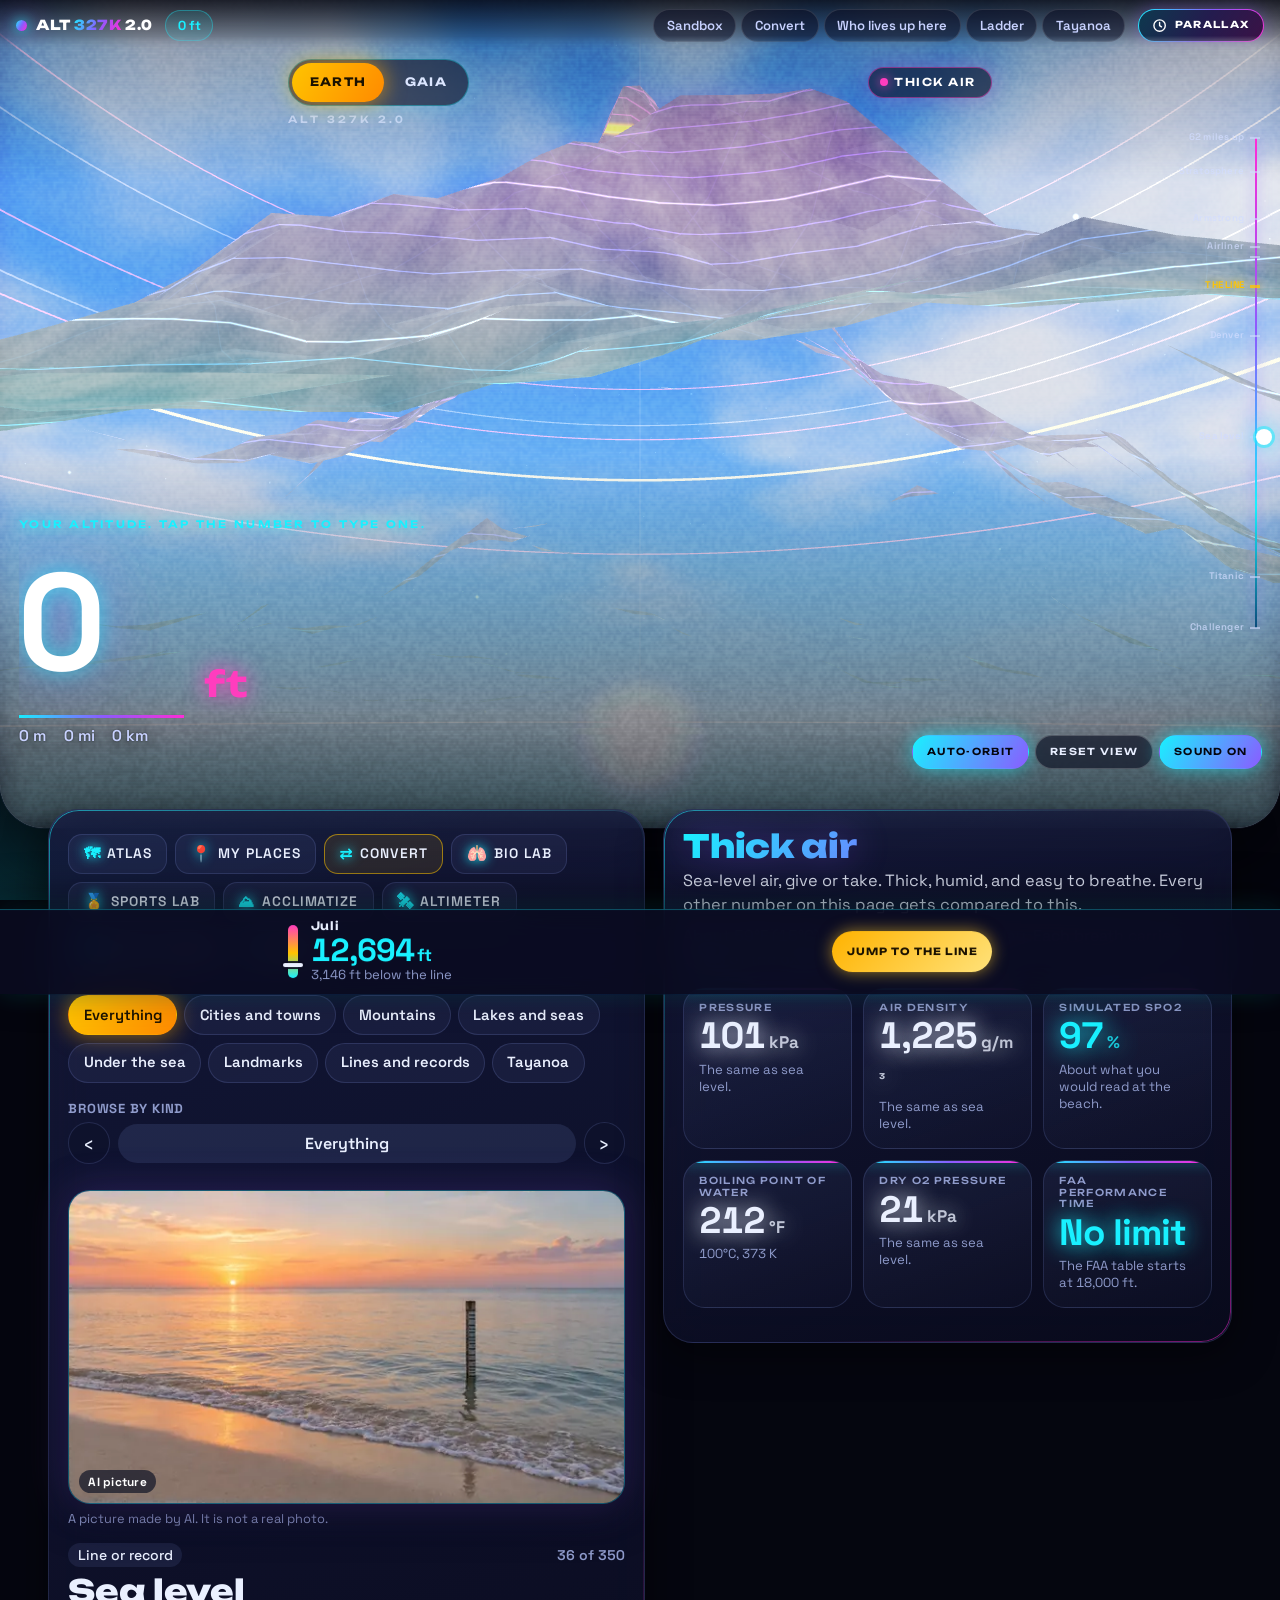
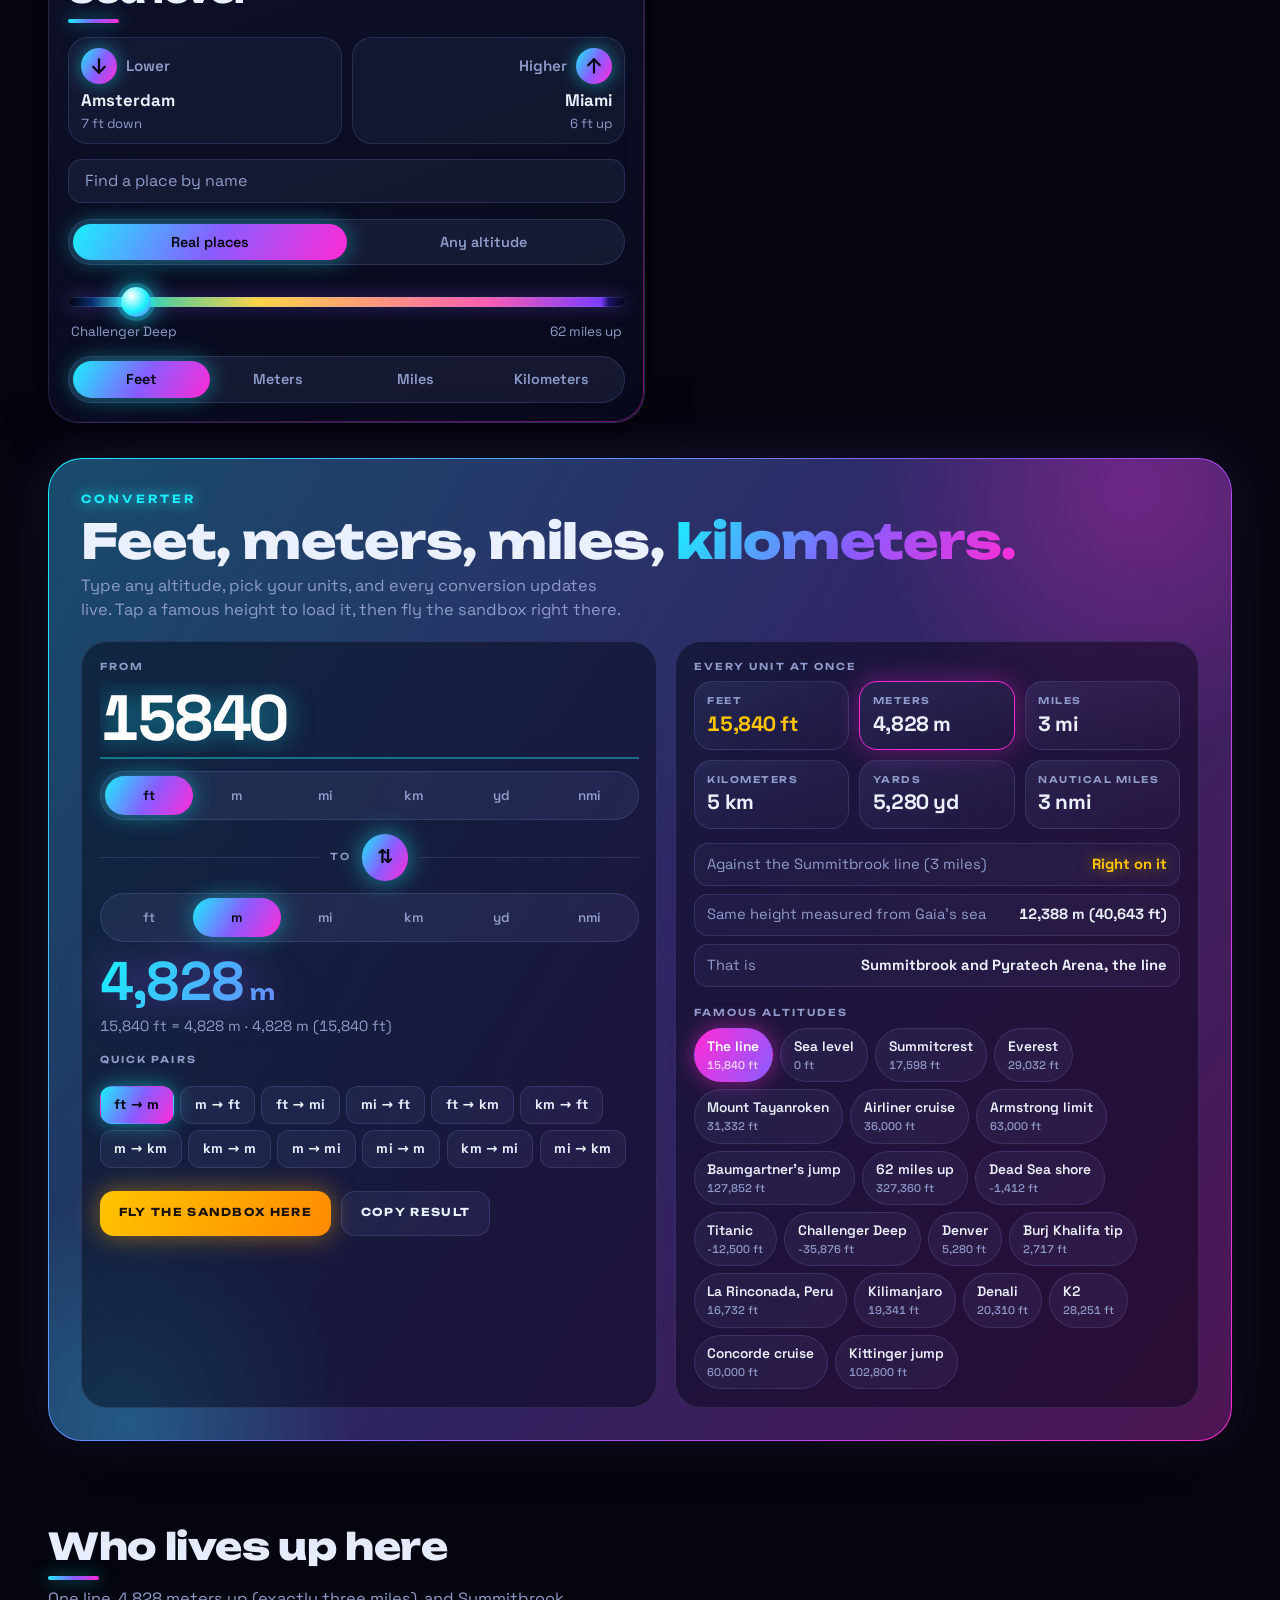
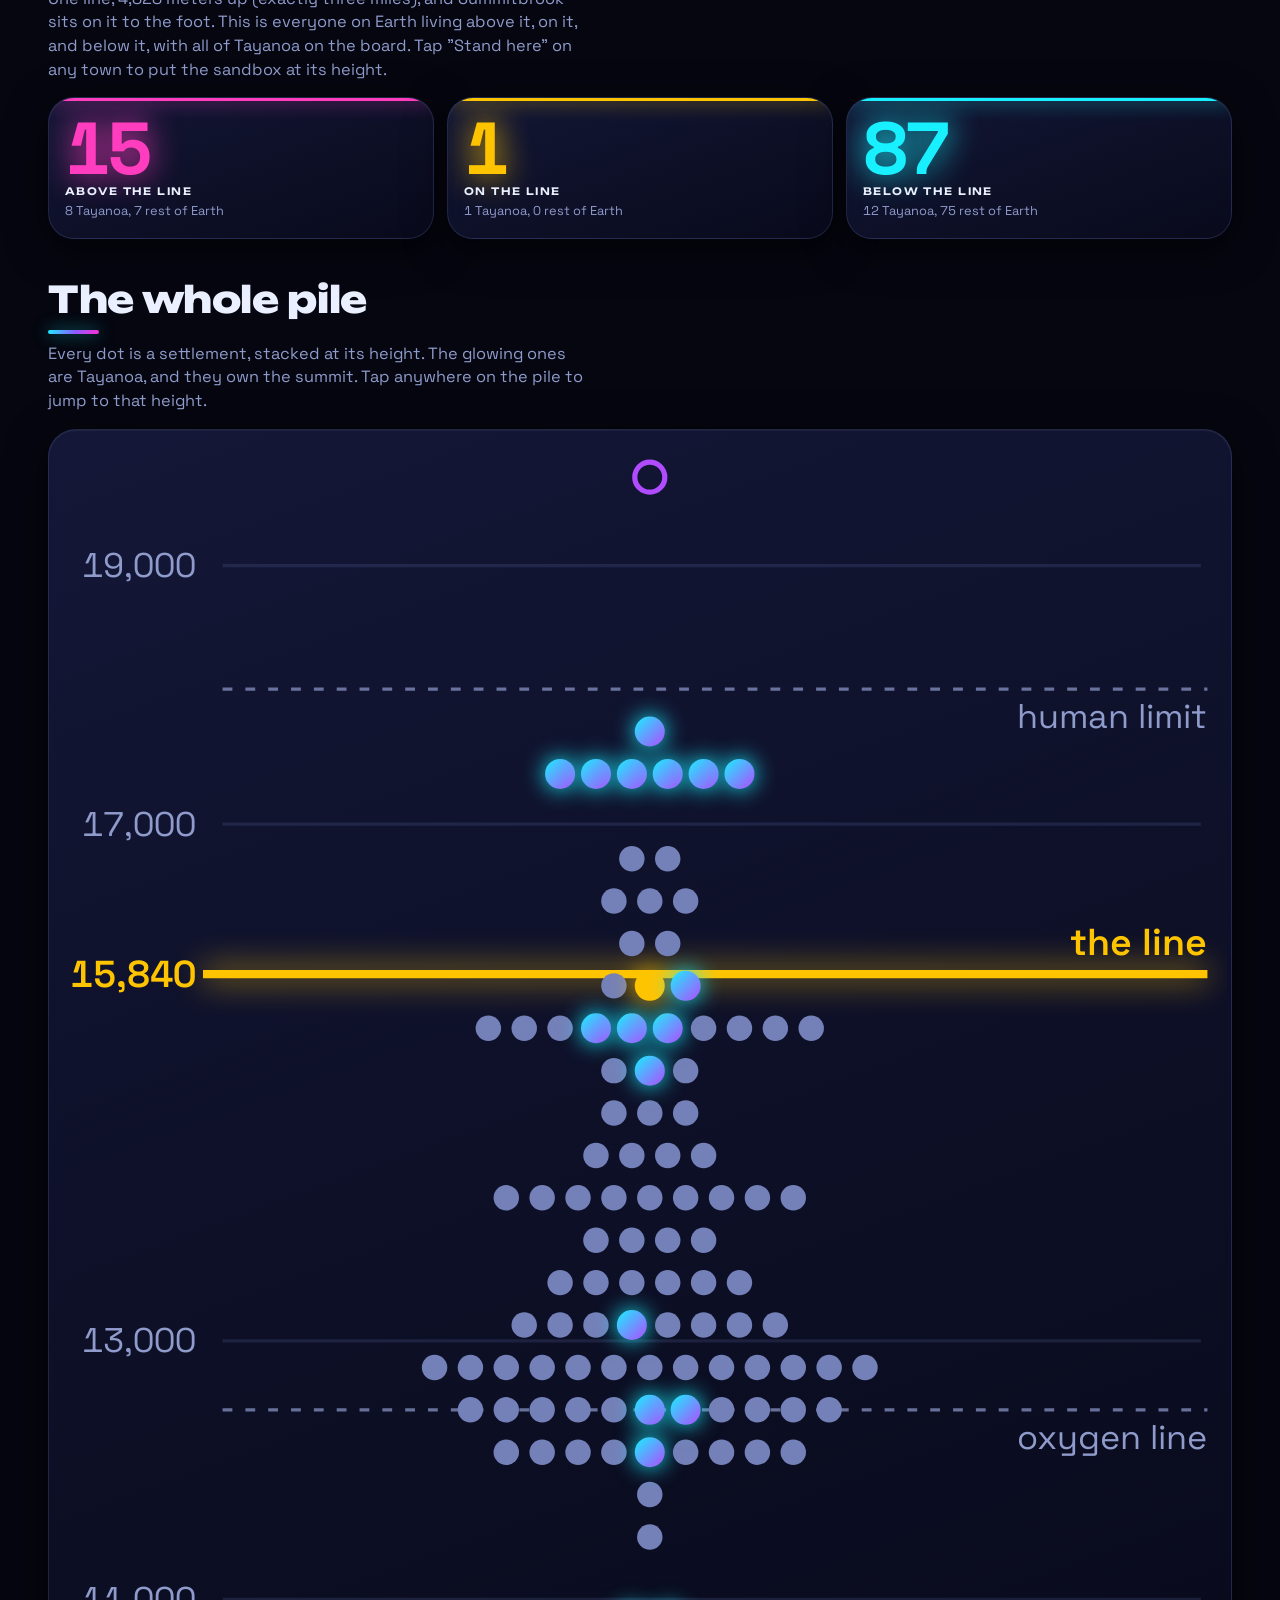
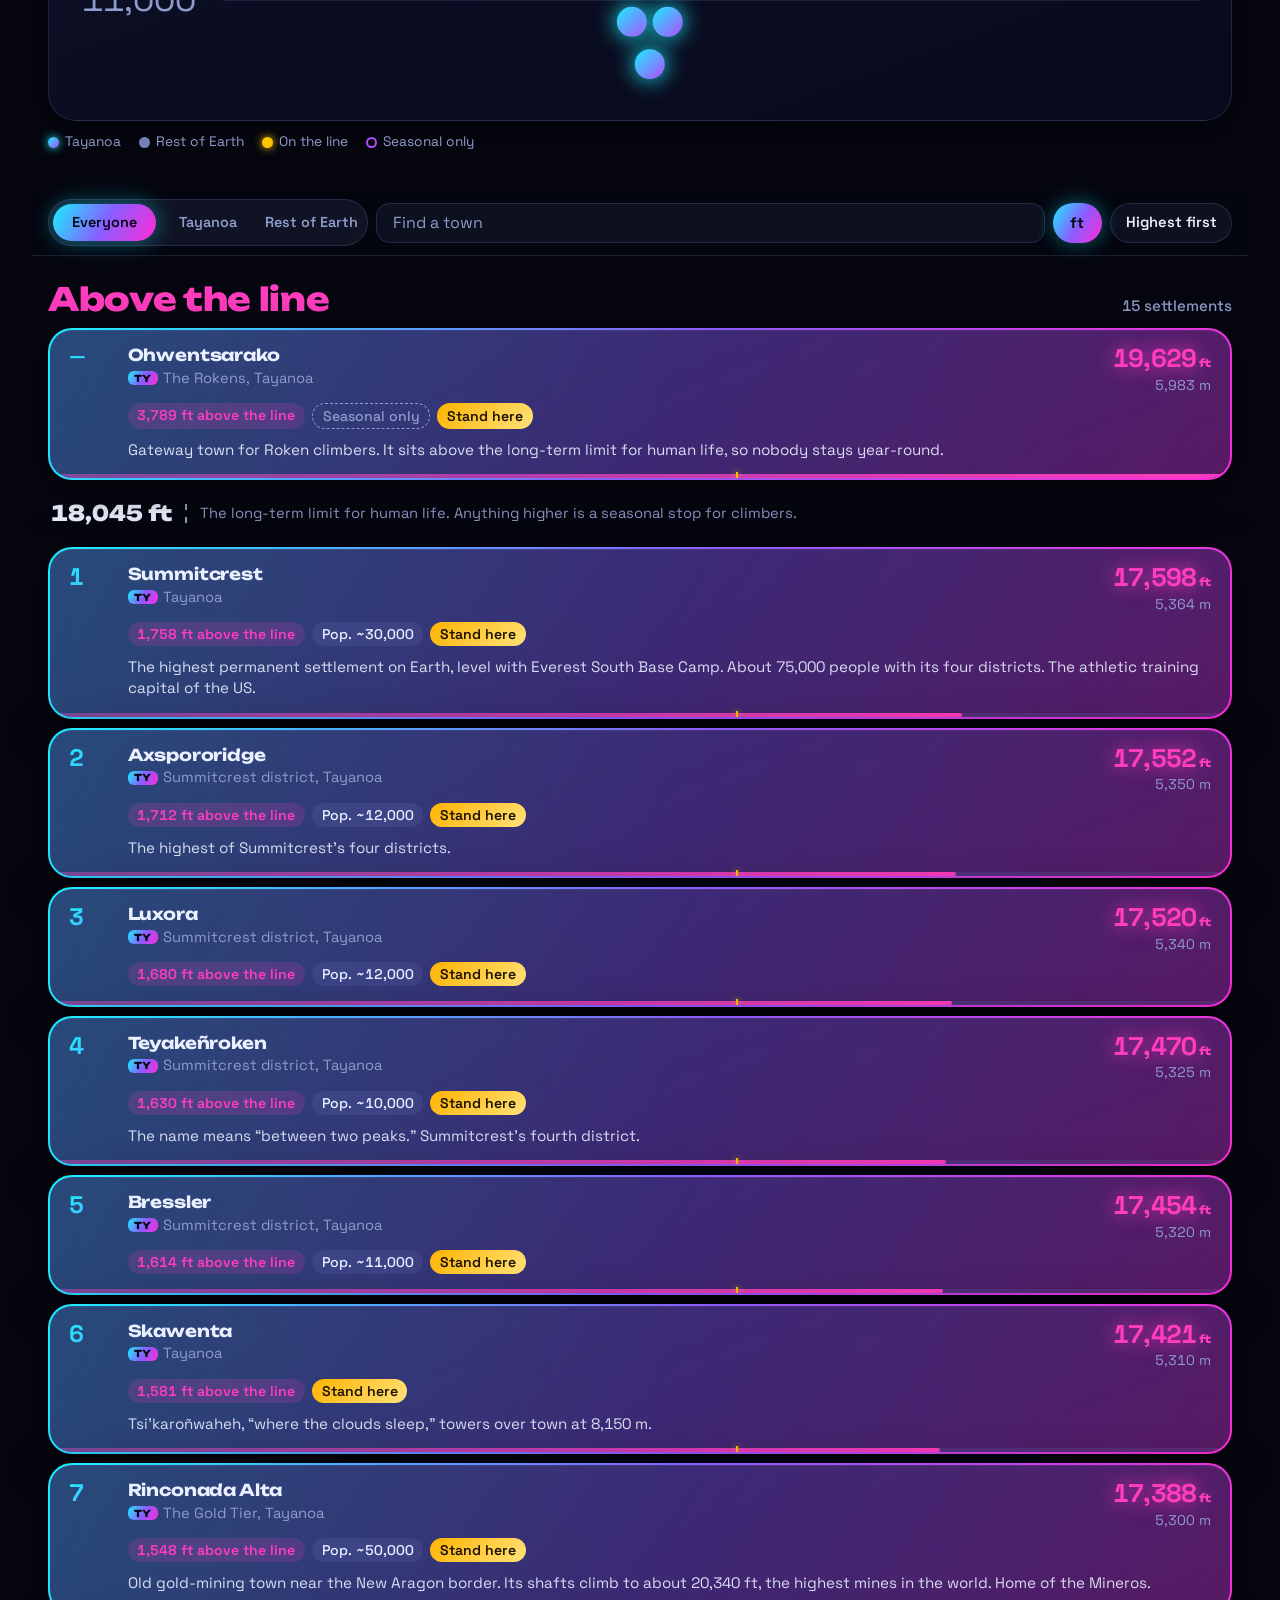
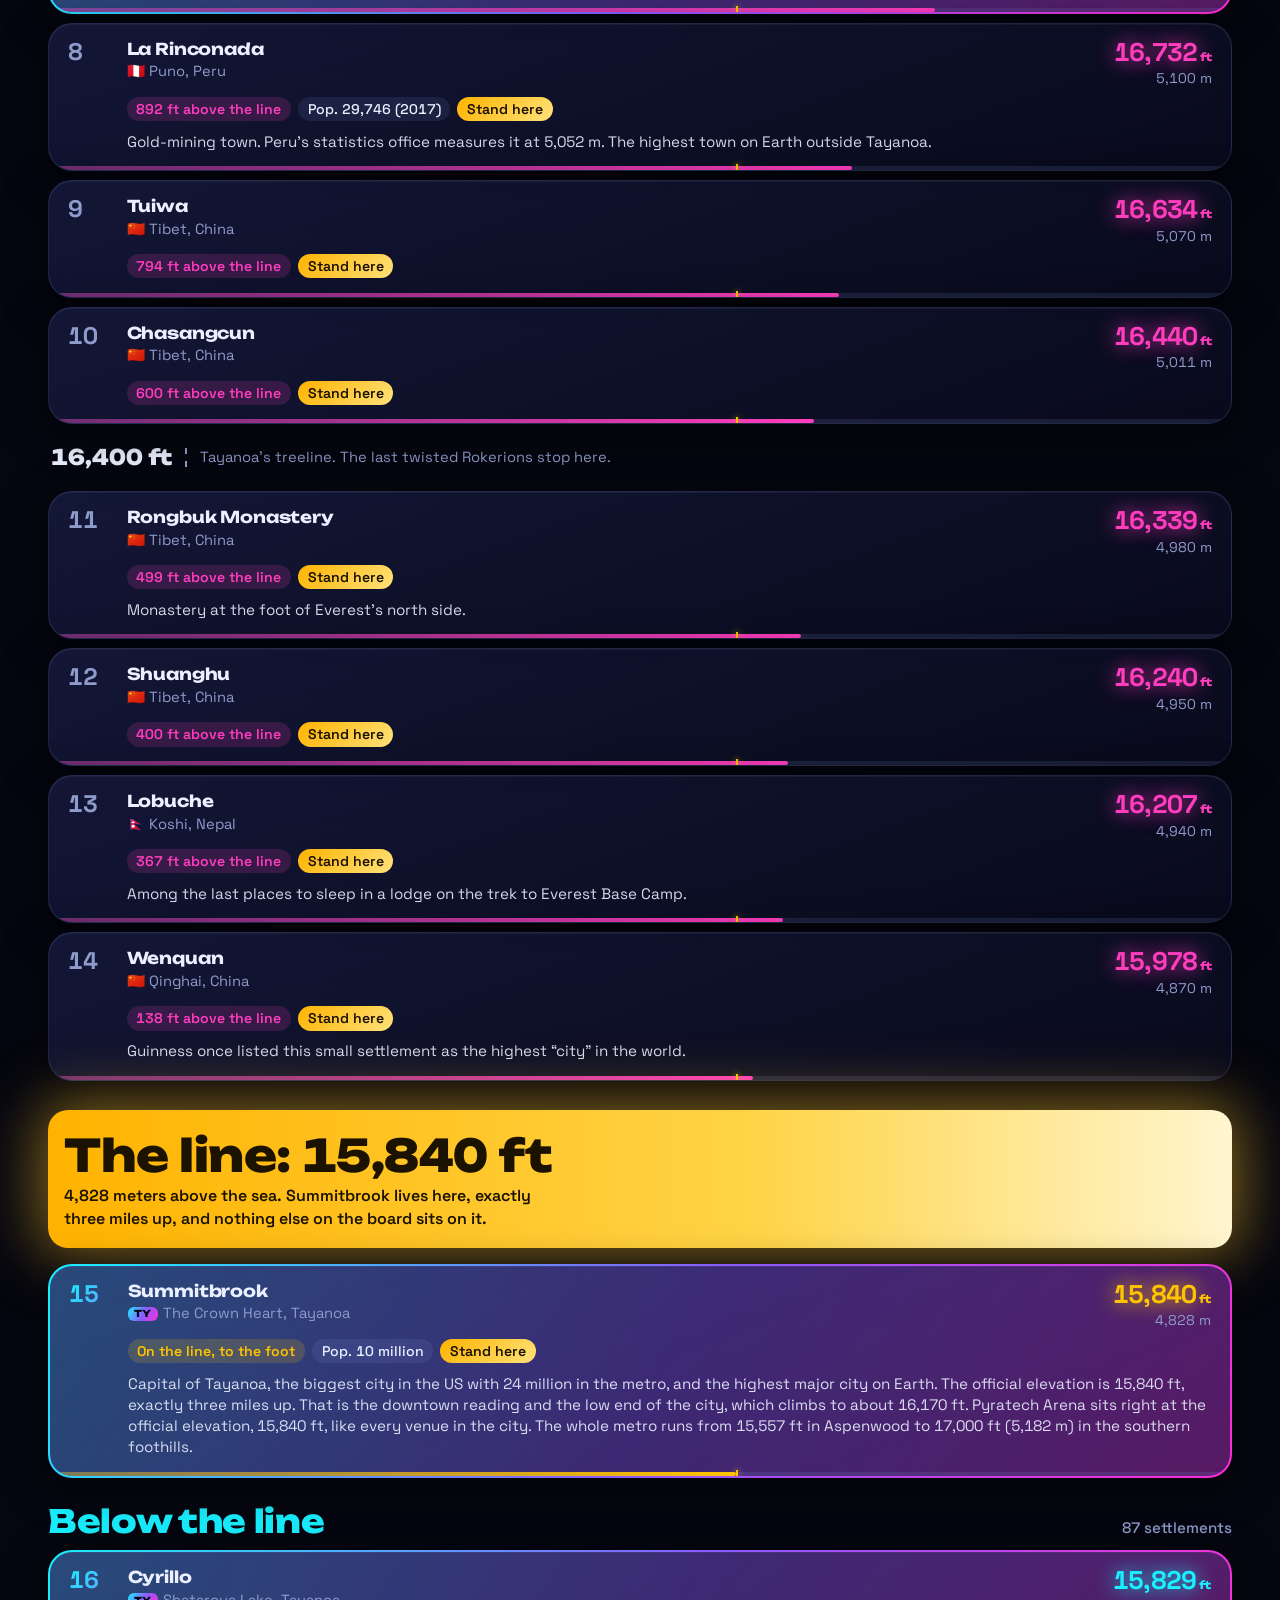
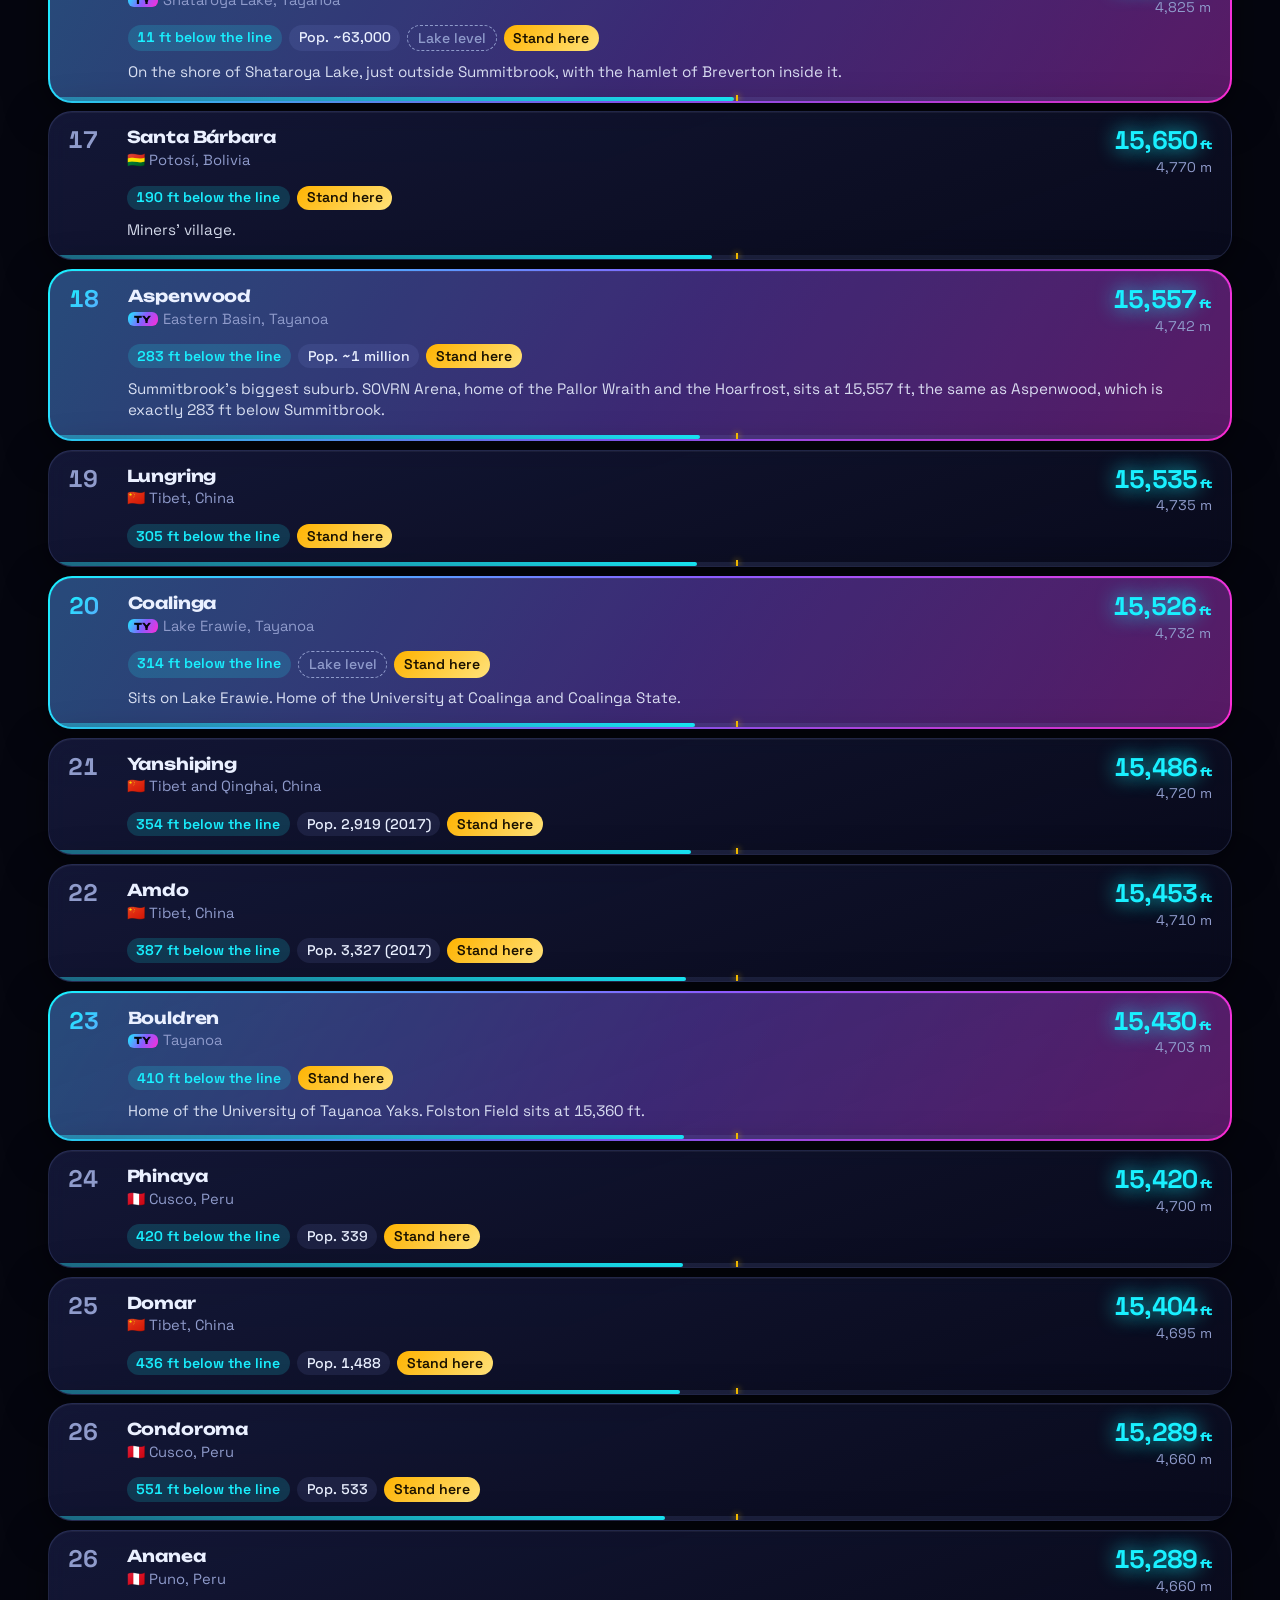
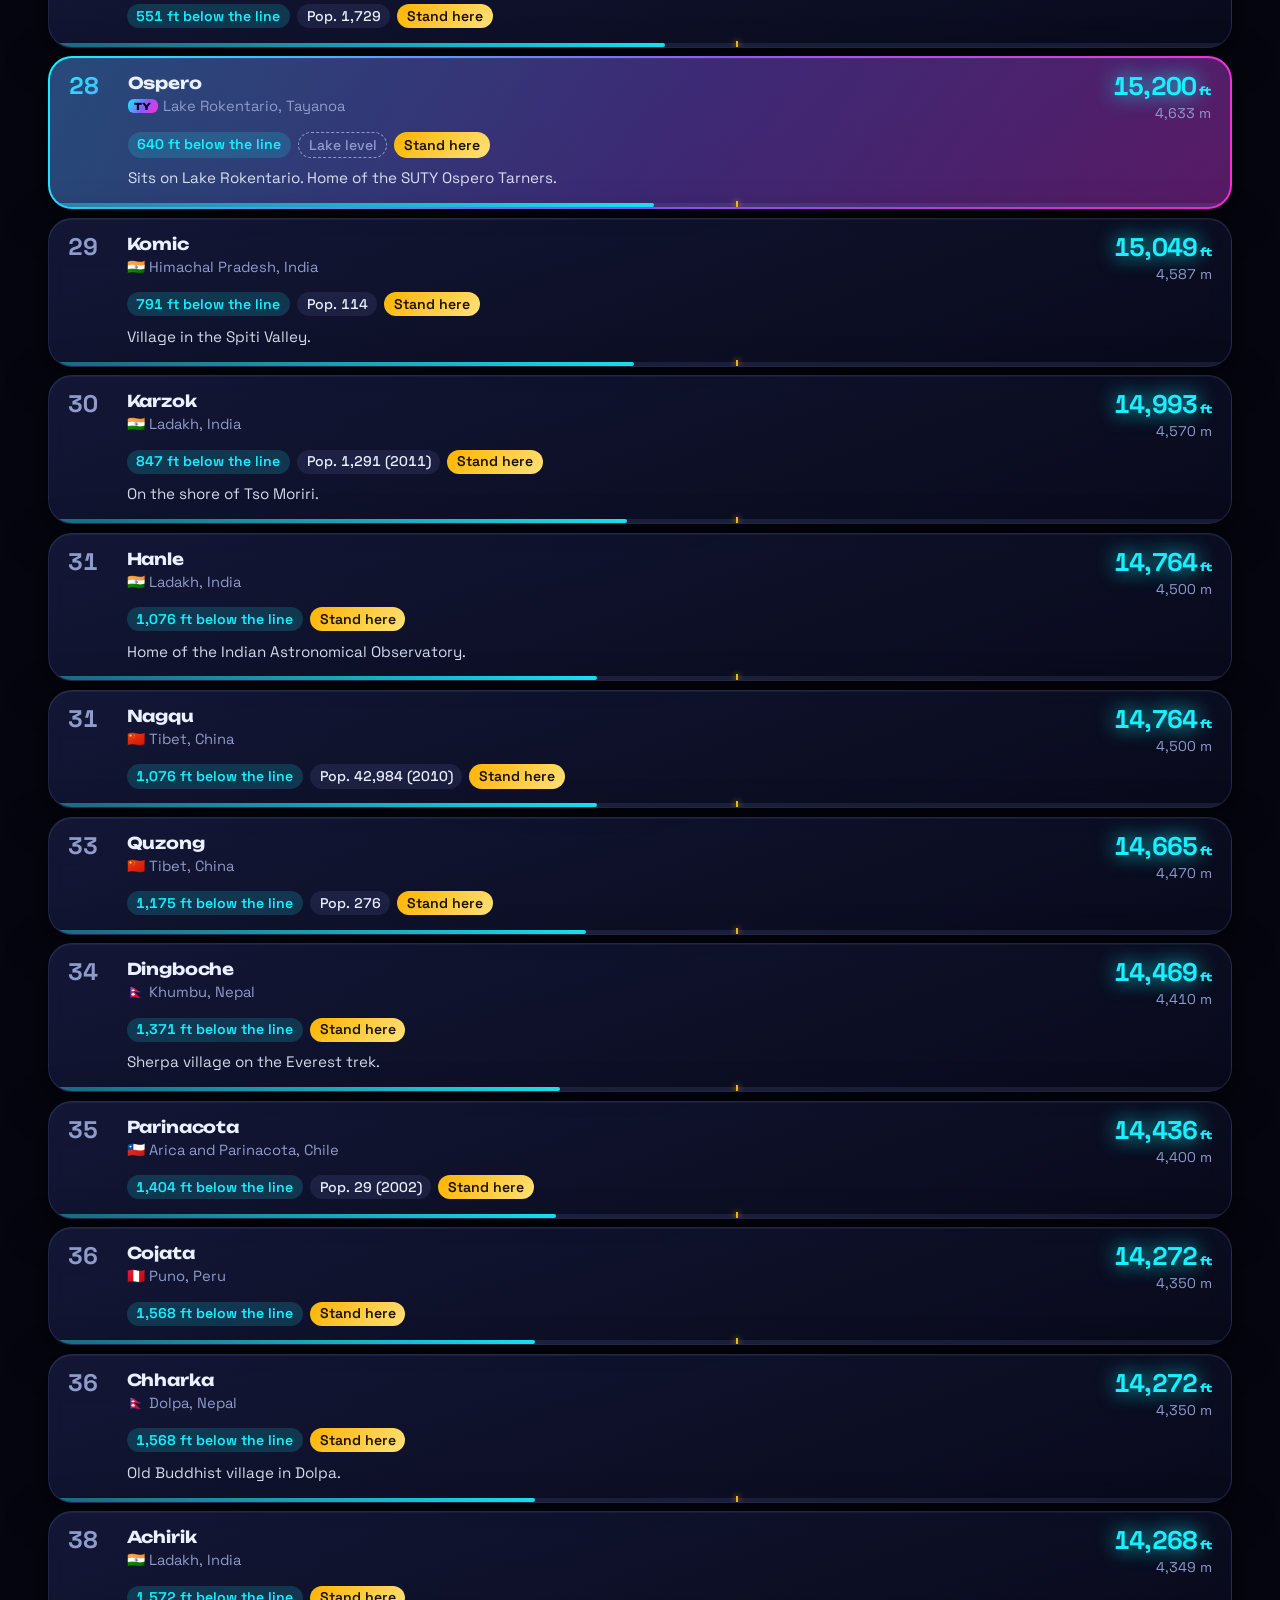
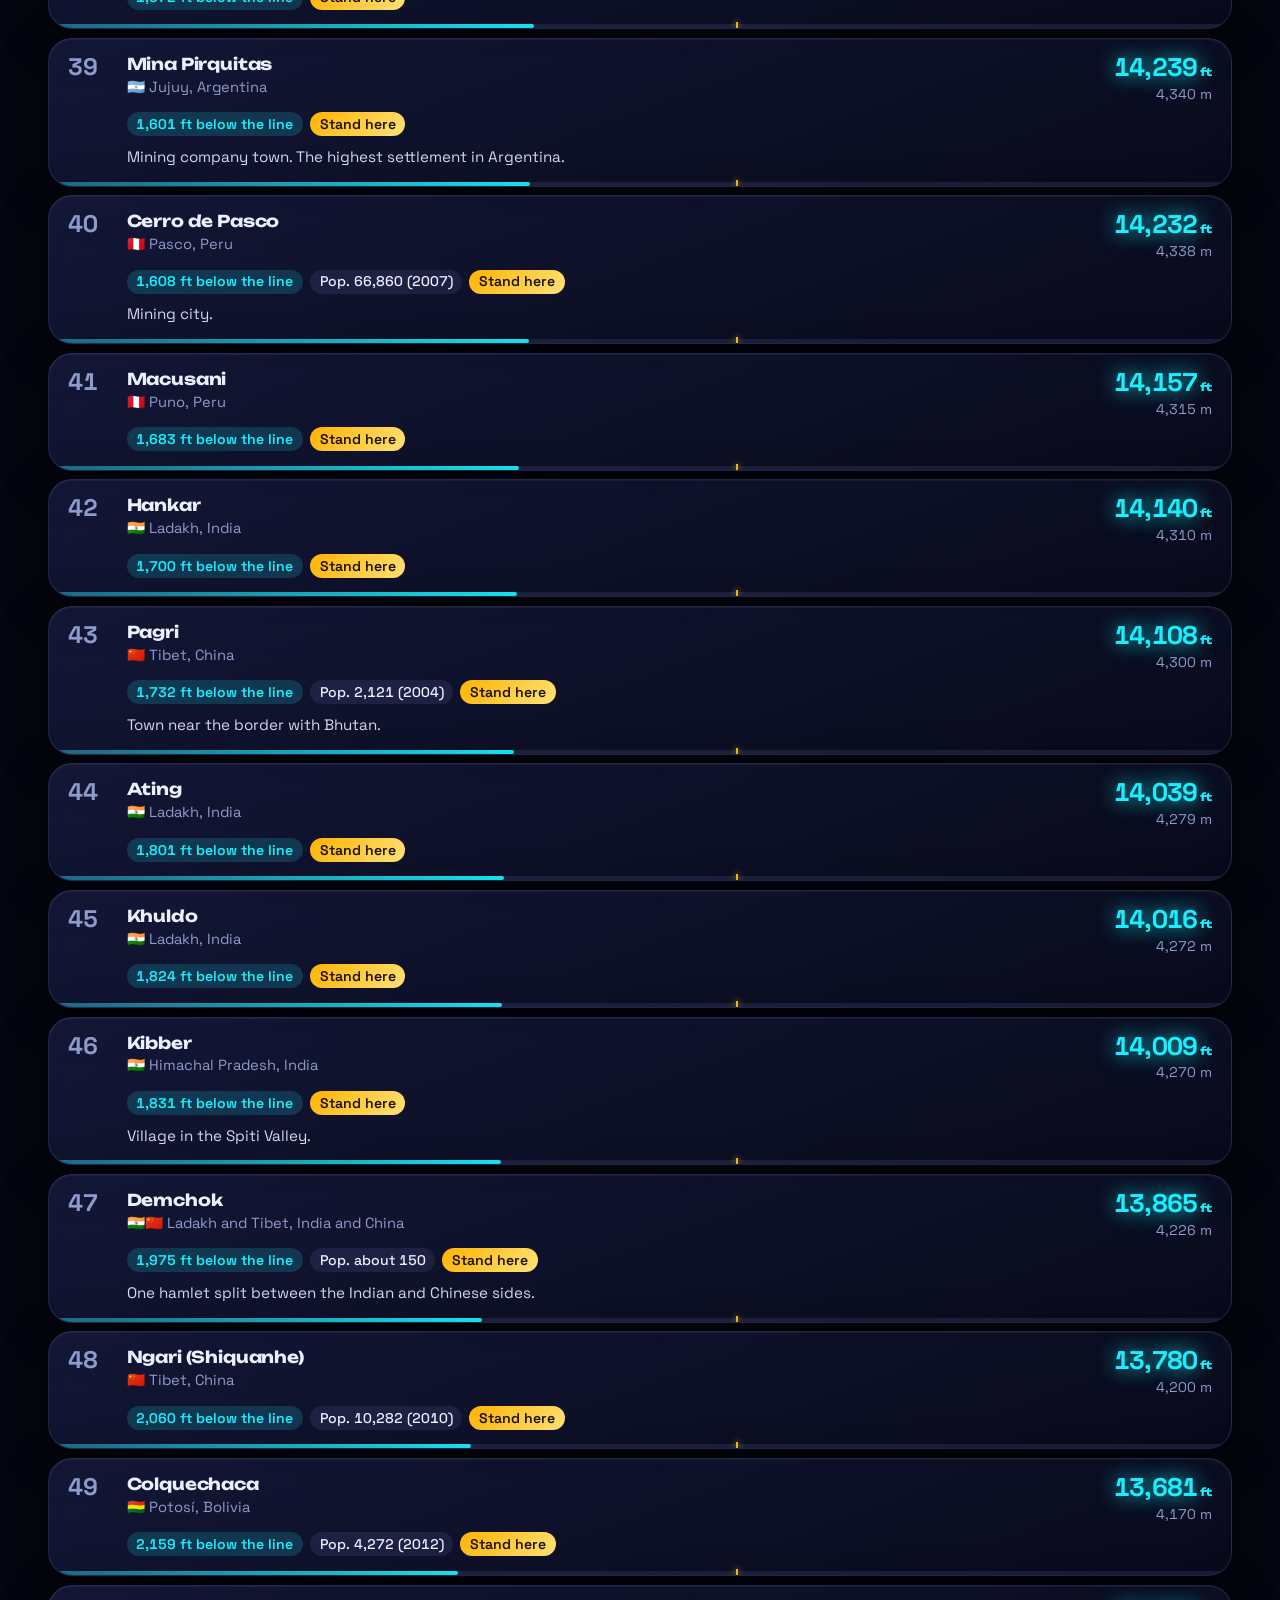
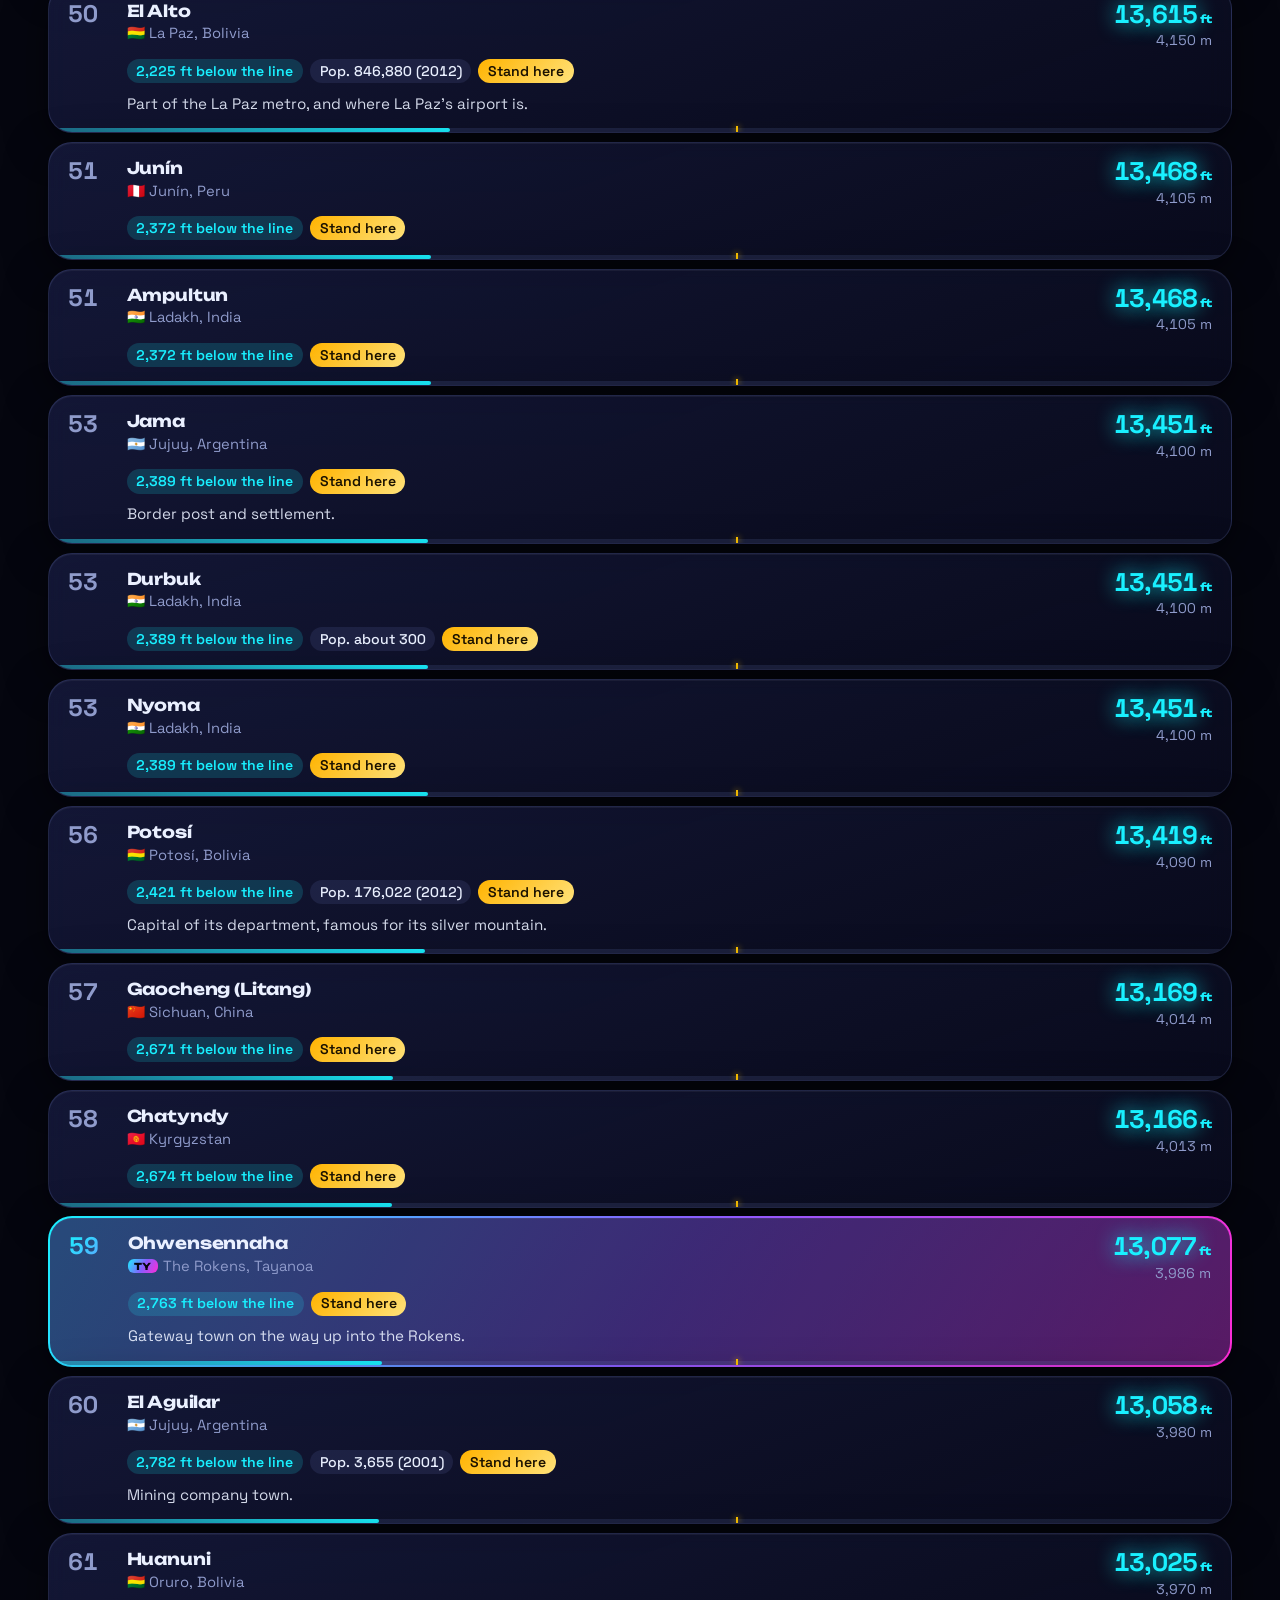
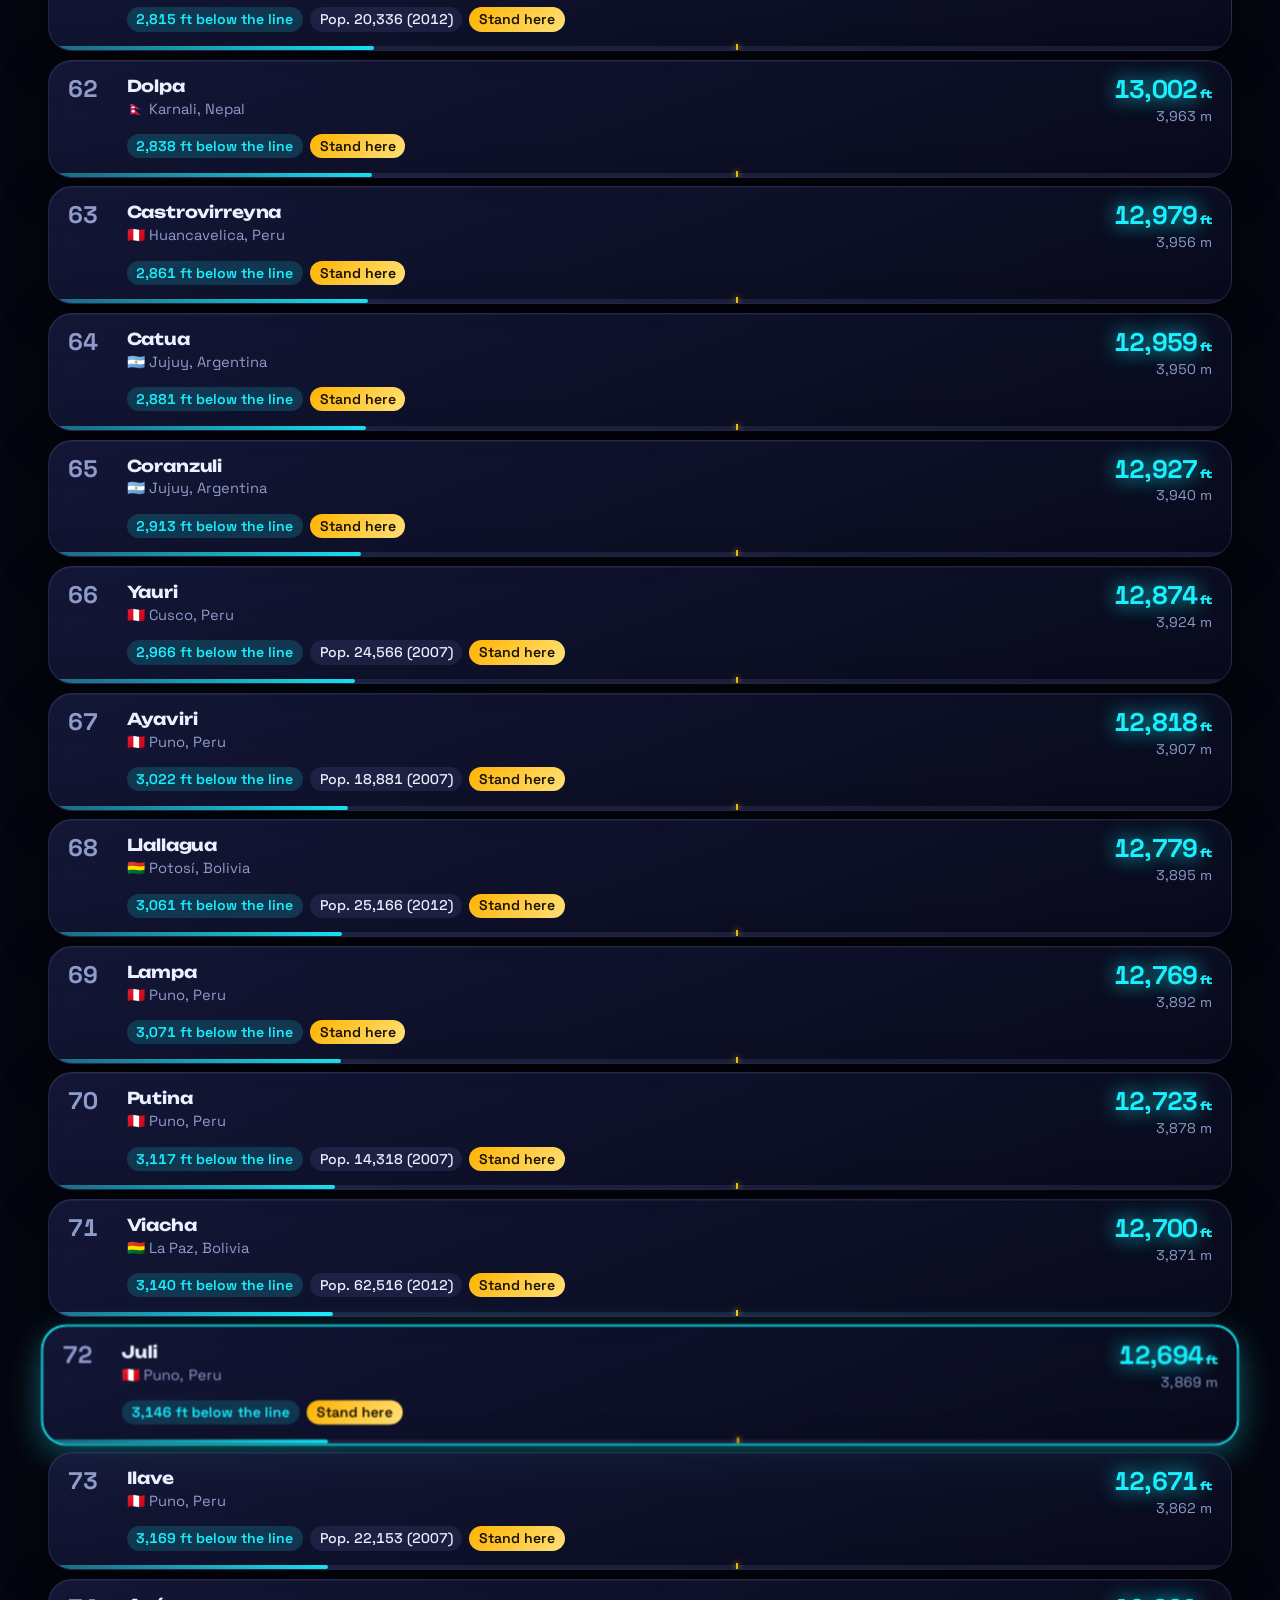
==== commit 70a9ceb3: "Installed apps switch to each other in-app on any phone, iPhone included - Both manifests' scope is " ====
--- a/alt-327k-2-0/index.html
+++ b/alt-327k-2-0/index.html
@@ -5147,5 +5147,16 @@
   window.setInterval(function () { if (!document.hidden) { tint(); } }, 1000);
 })();
 </script>
+<script>
+/* Switching apps: Parallax 2.0 and ALT 327K 2.0 open each other in the same window, so an installed app never hands off to the browser. */
+document.addEventListener('click', function (ev) {
+  var a = ev.target.closest && ev.target.closest('a[href]');
+  if (!a || ev.defaultPrevented || ev.button || ev.metaKey || ev.ctrlKey || ev.shiftKey || ev.altKey) { return; }
+  var h = a.getAttribute('href') || '';
+  if (h.indexOf('../alt-327k-2-0/') !== 0 && h.indexOf('../parallax-2-0/') !== 0) { return; }
+  ev.preventDefault();
+  window.location.href = a.href;
+}, true);
+</script>
 </body>
 </html>
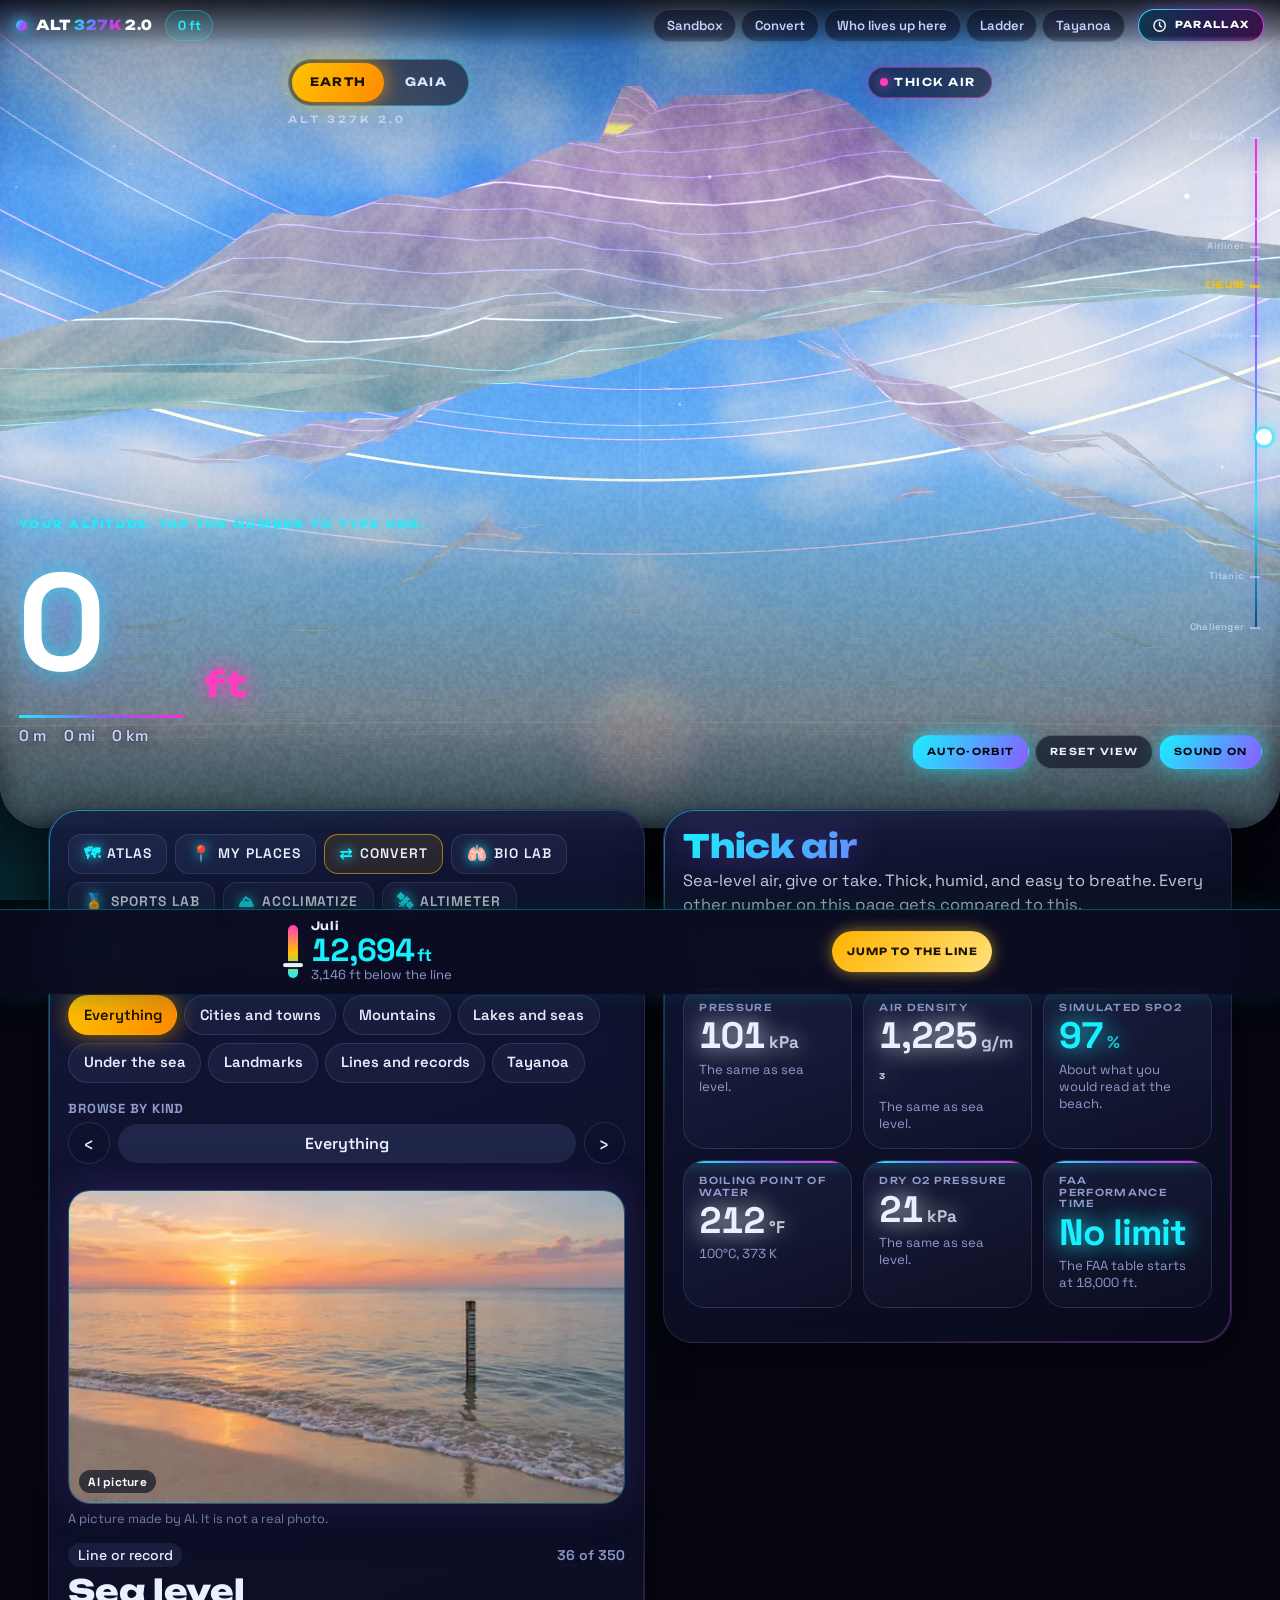
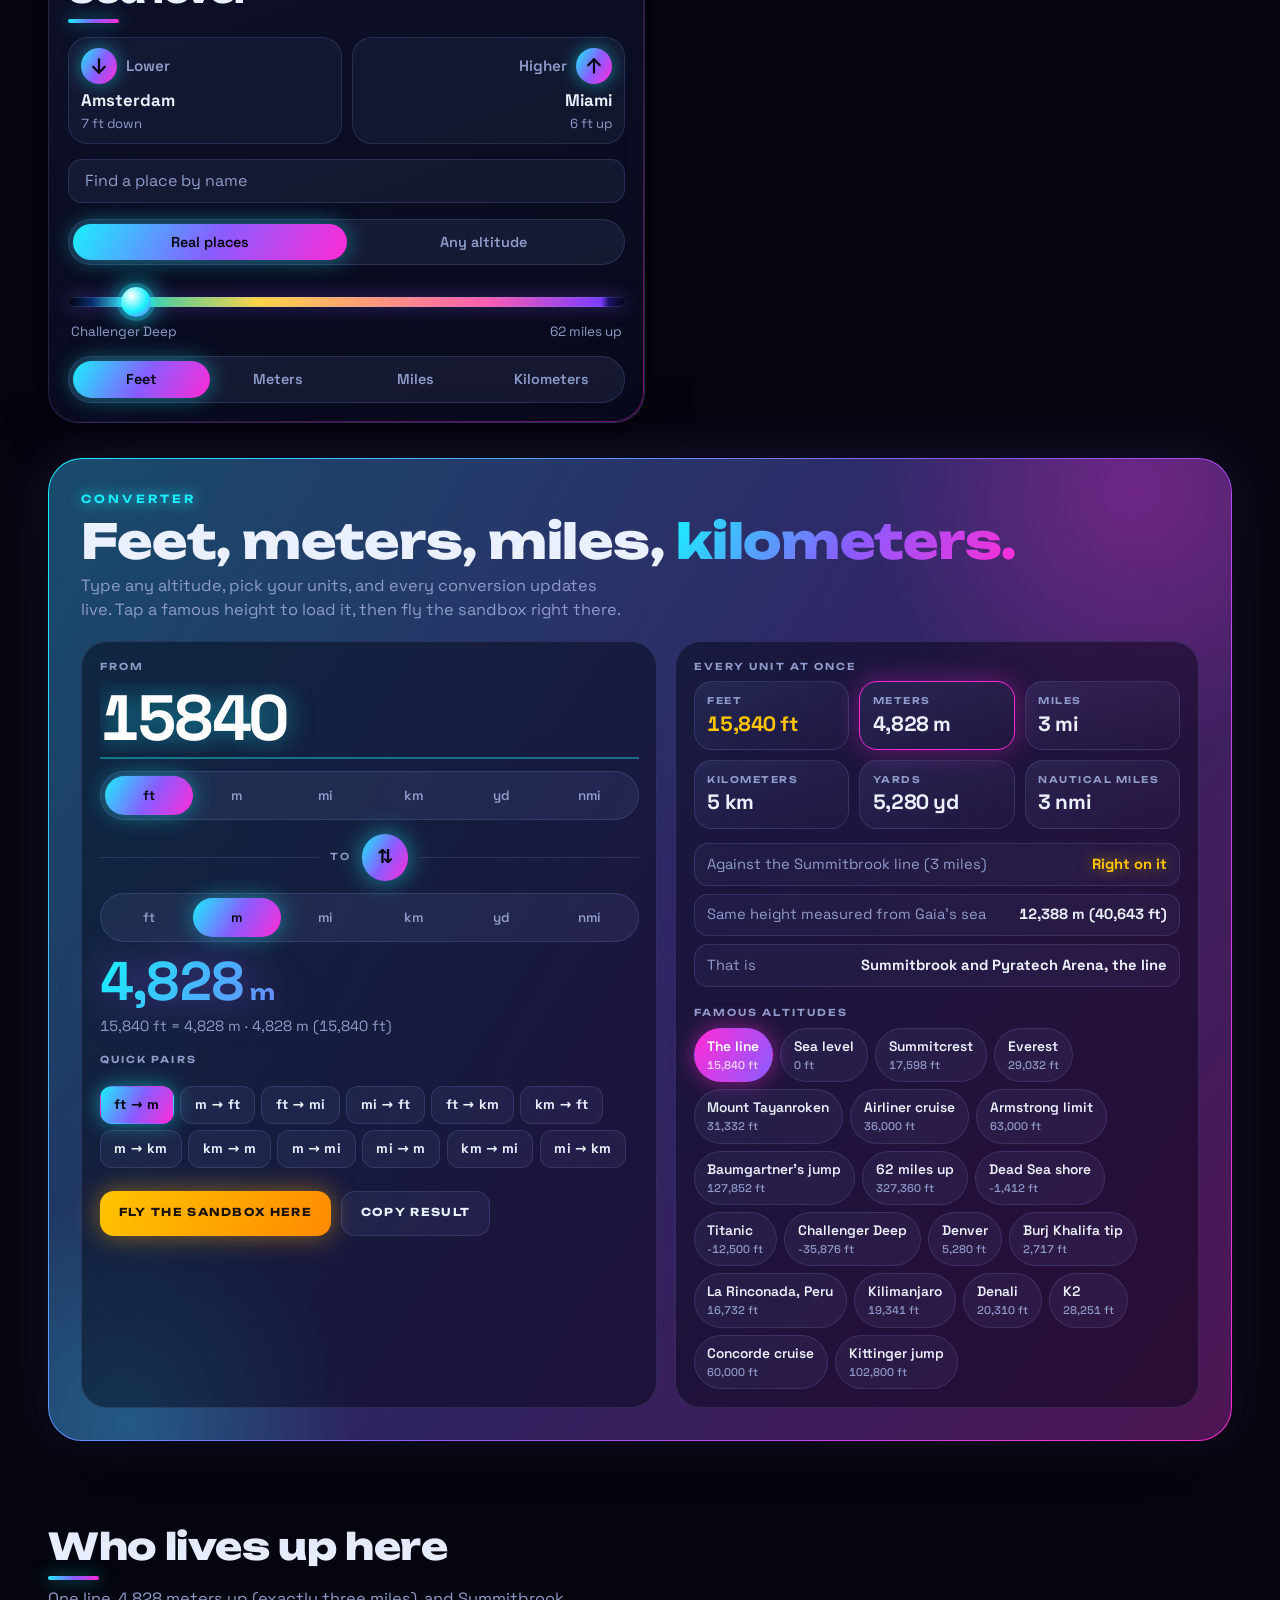
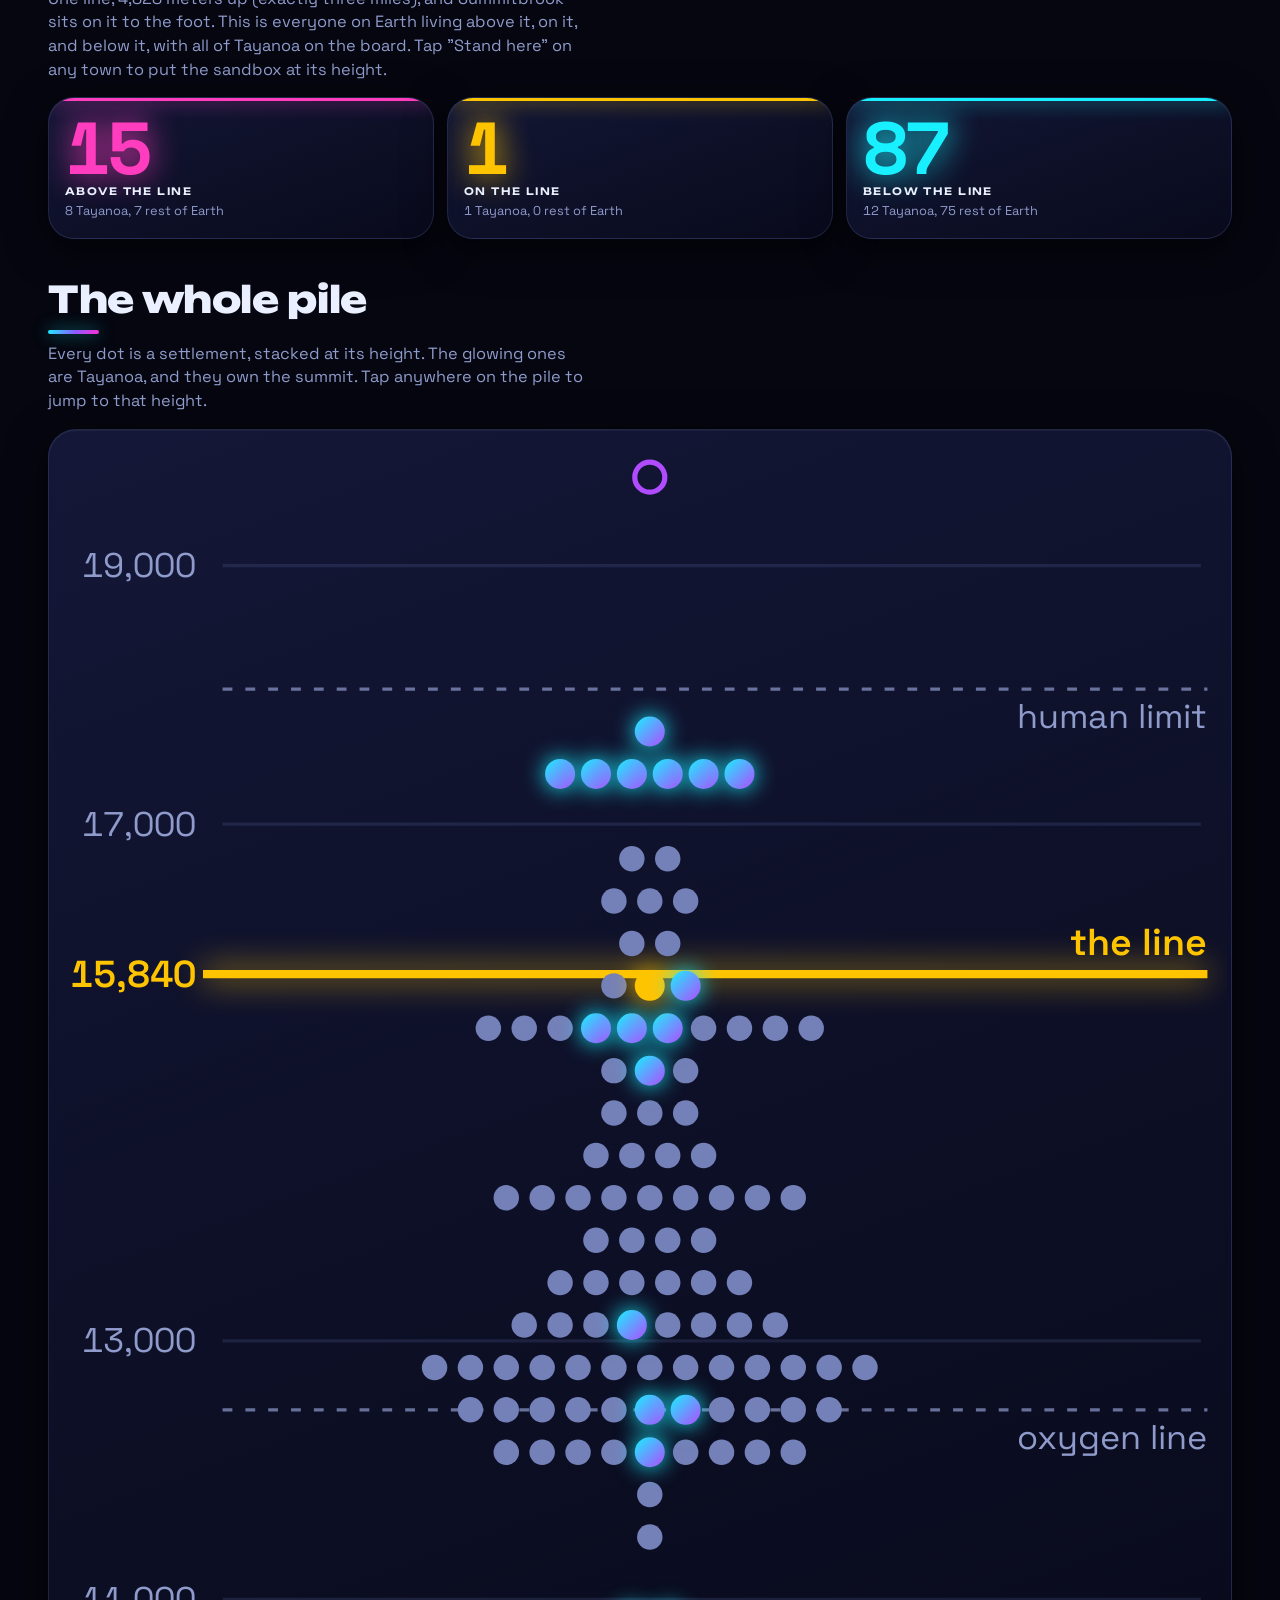
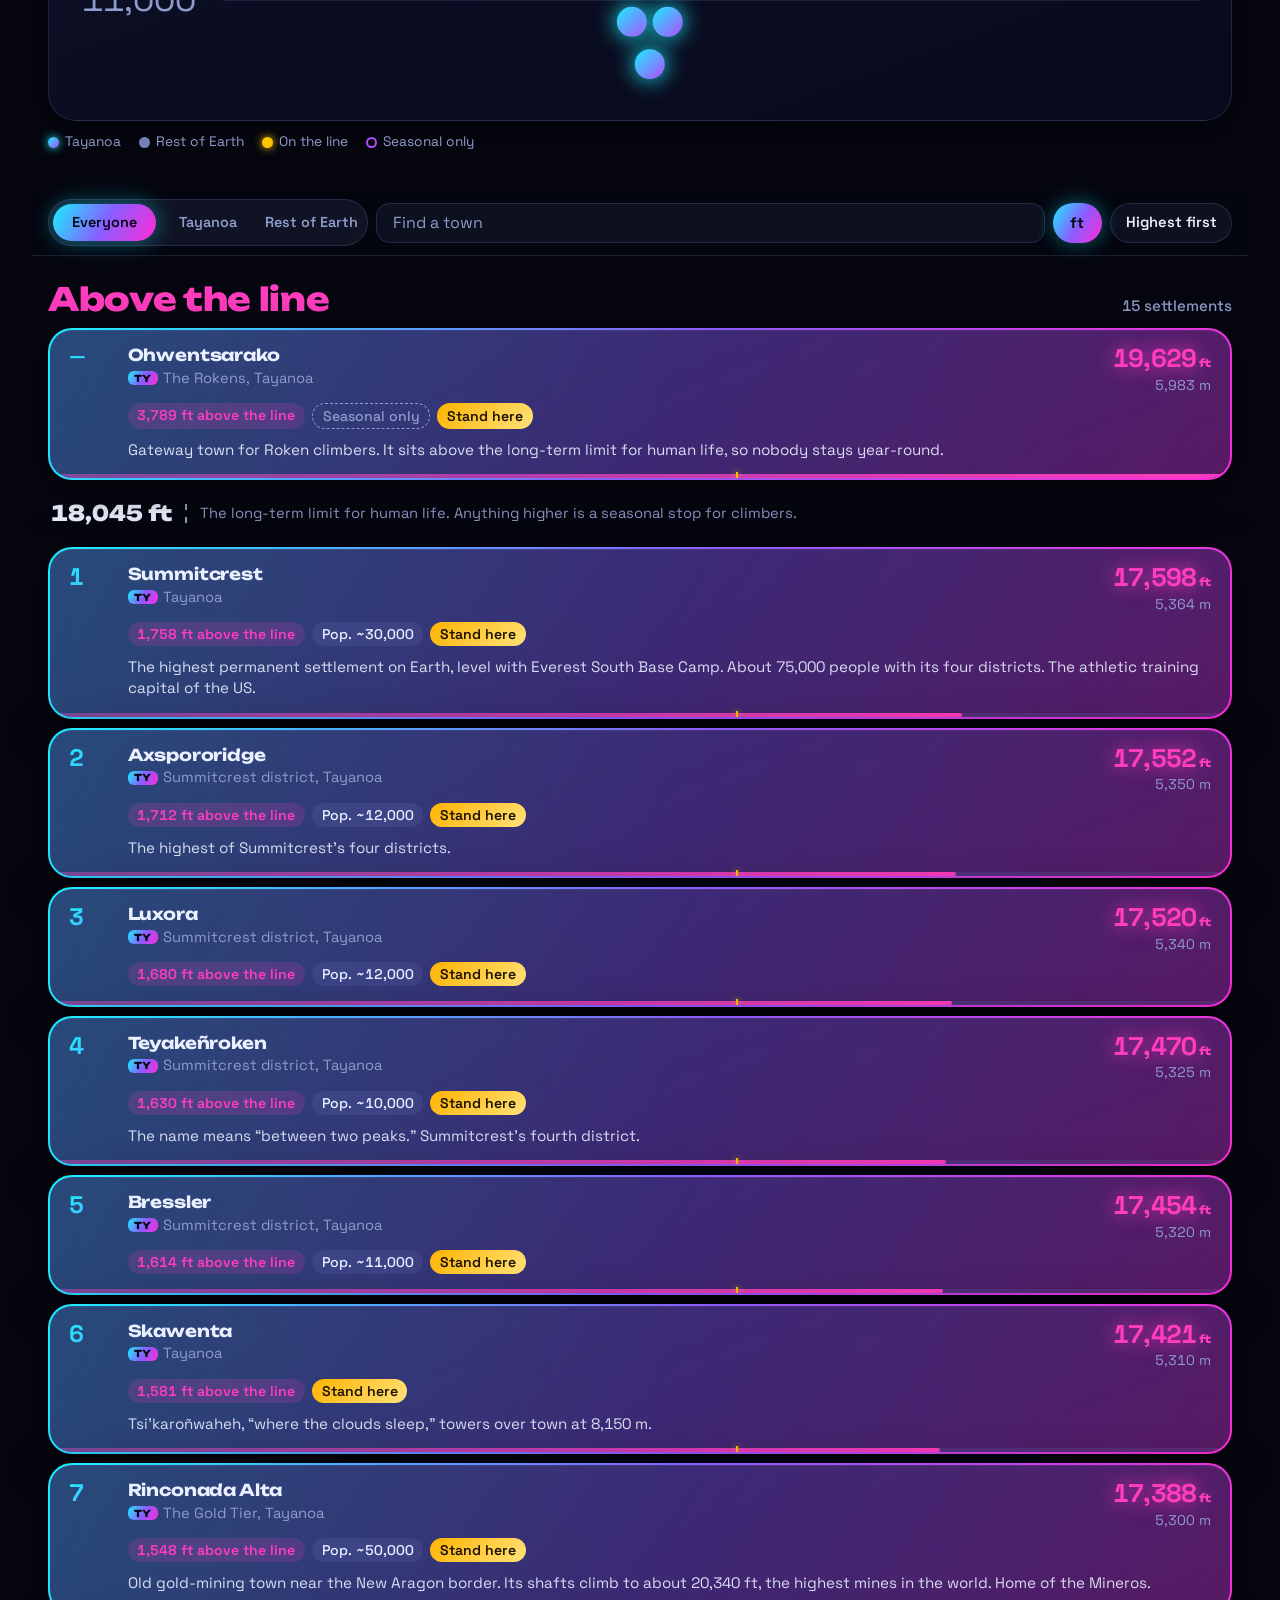
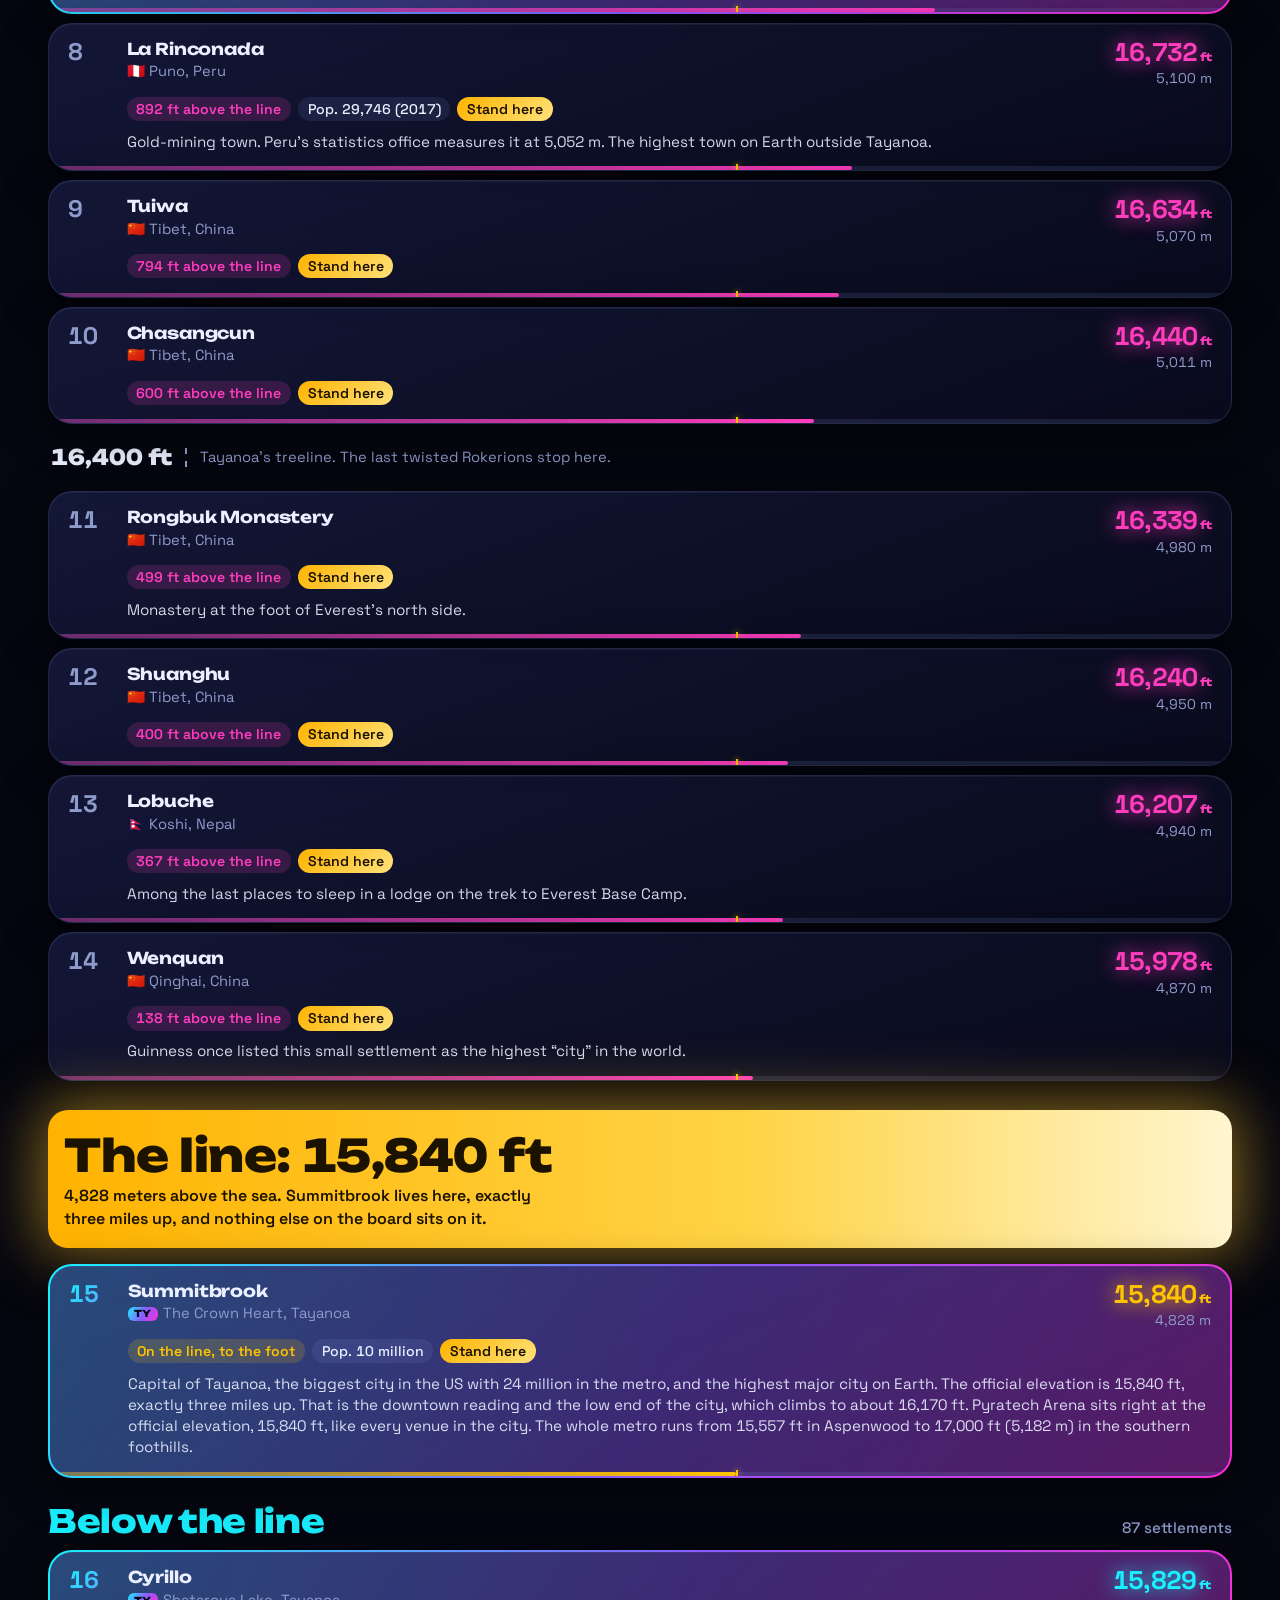
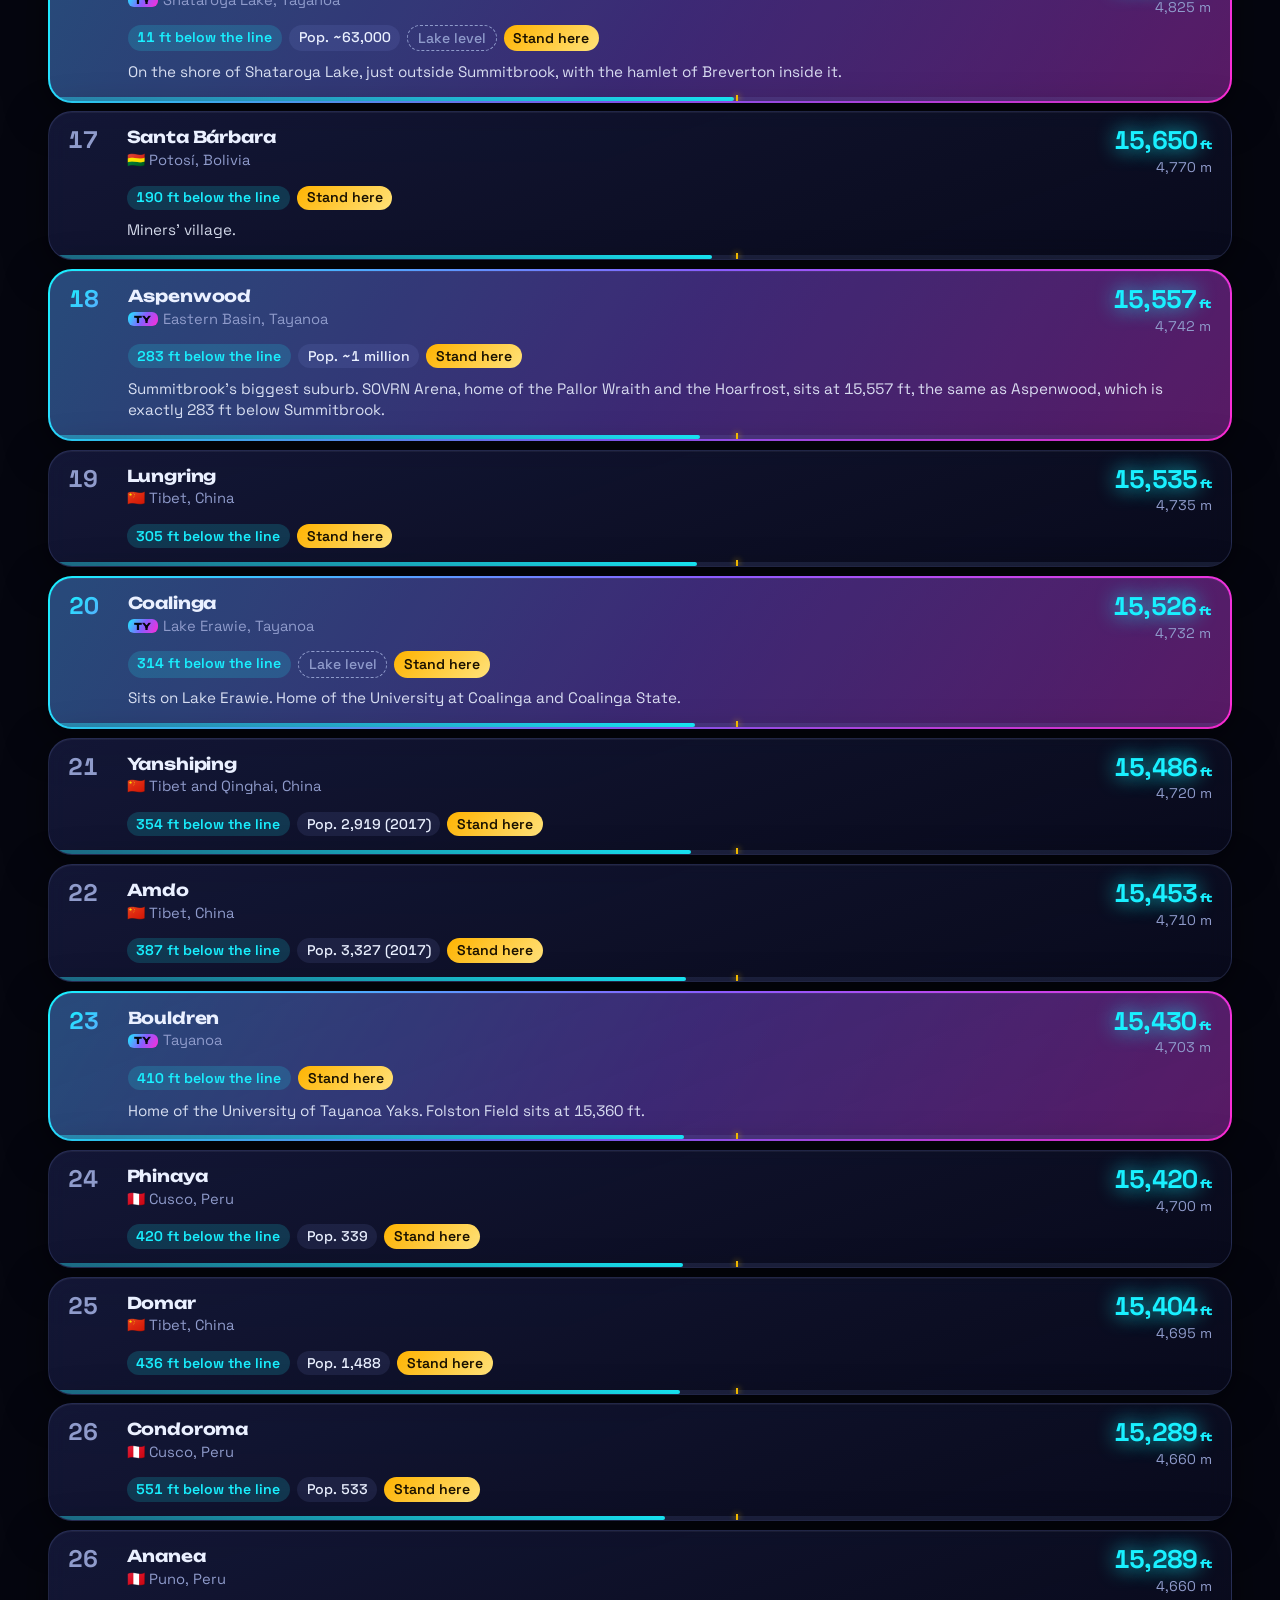
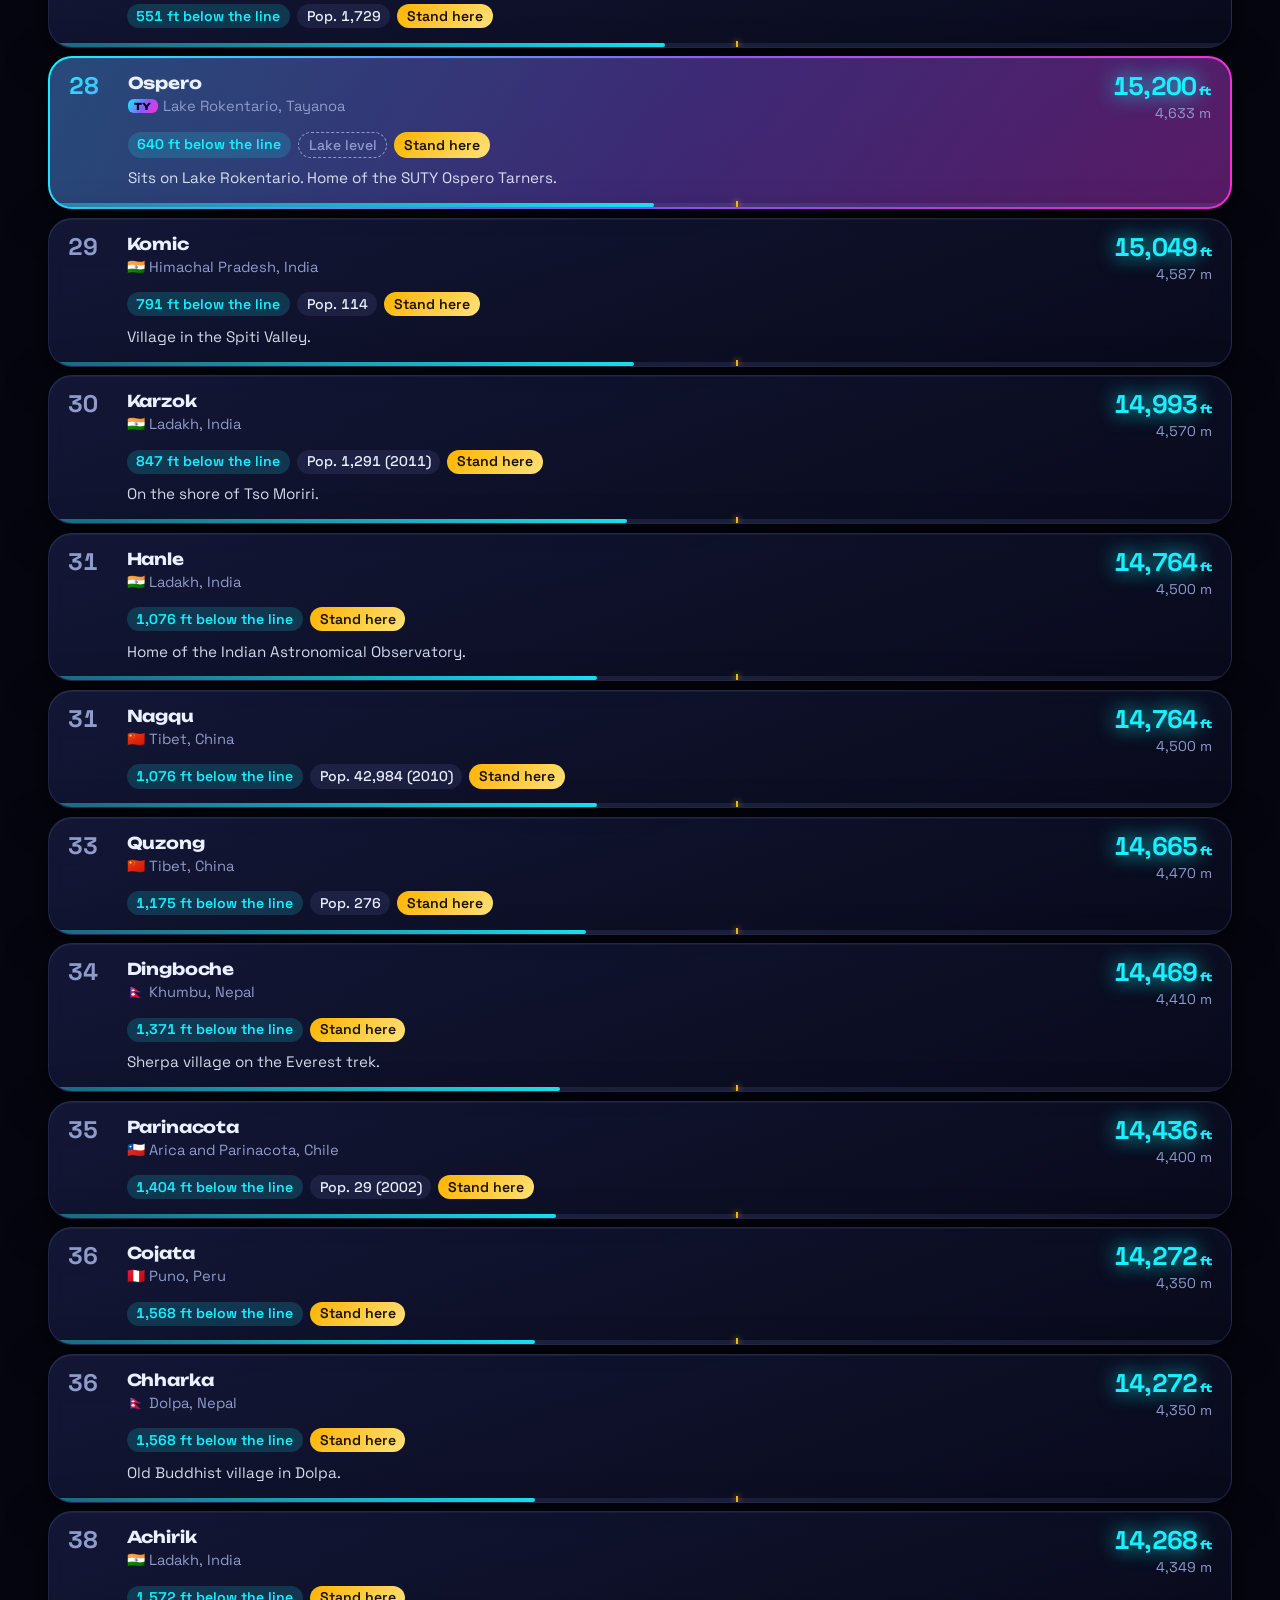
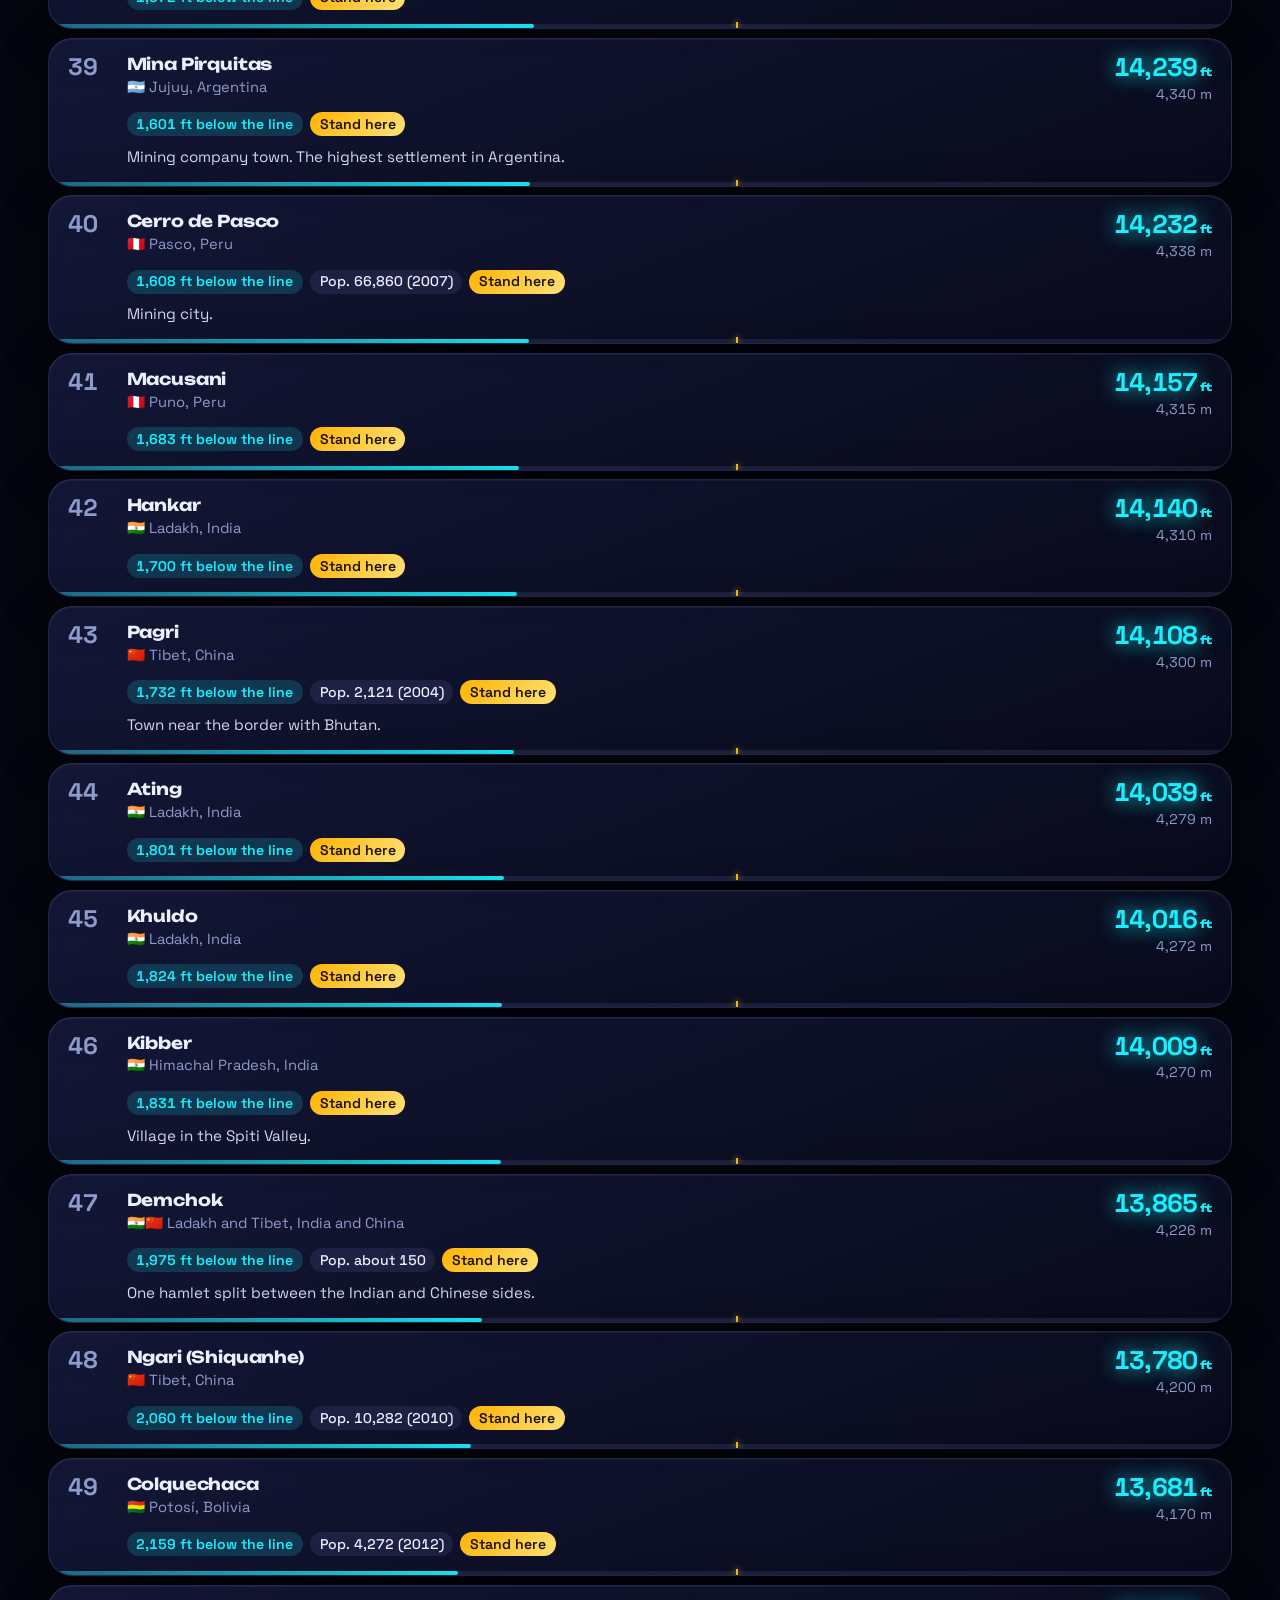
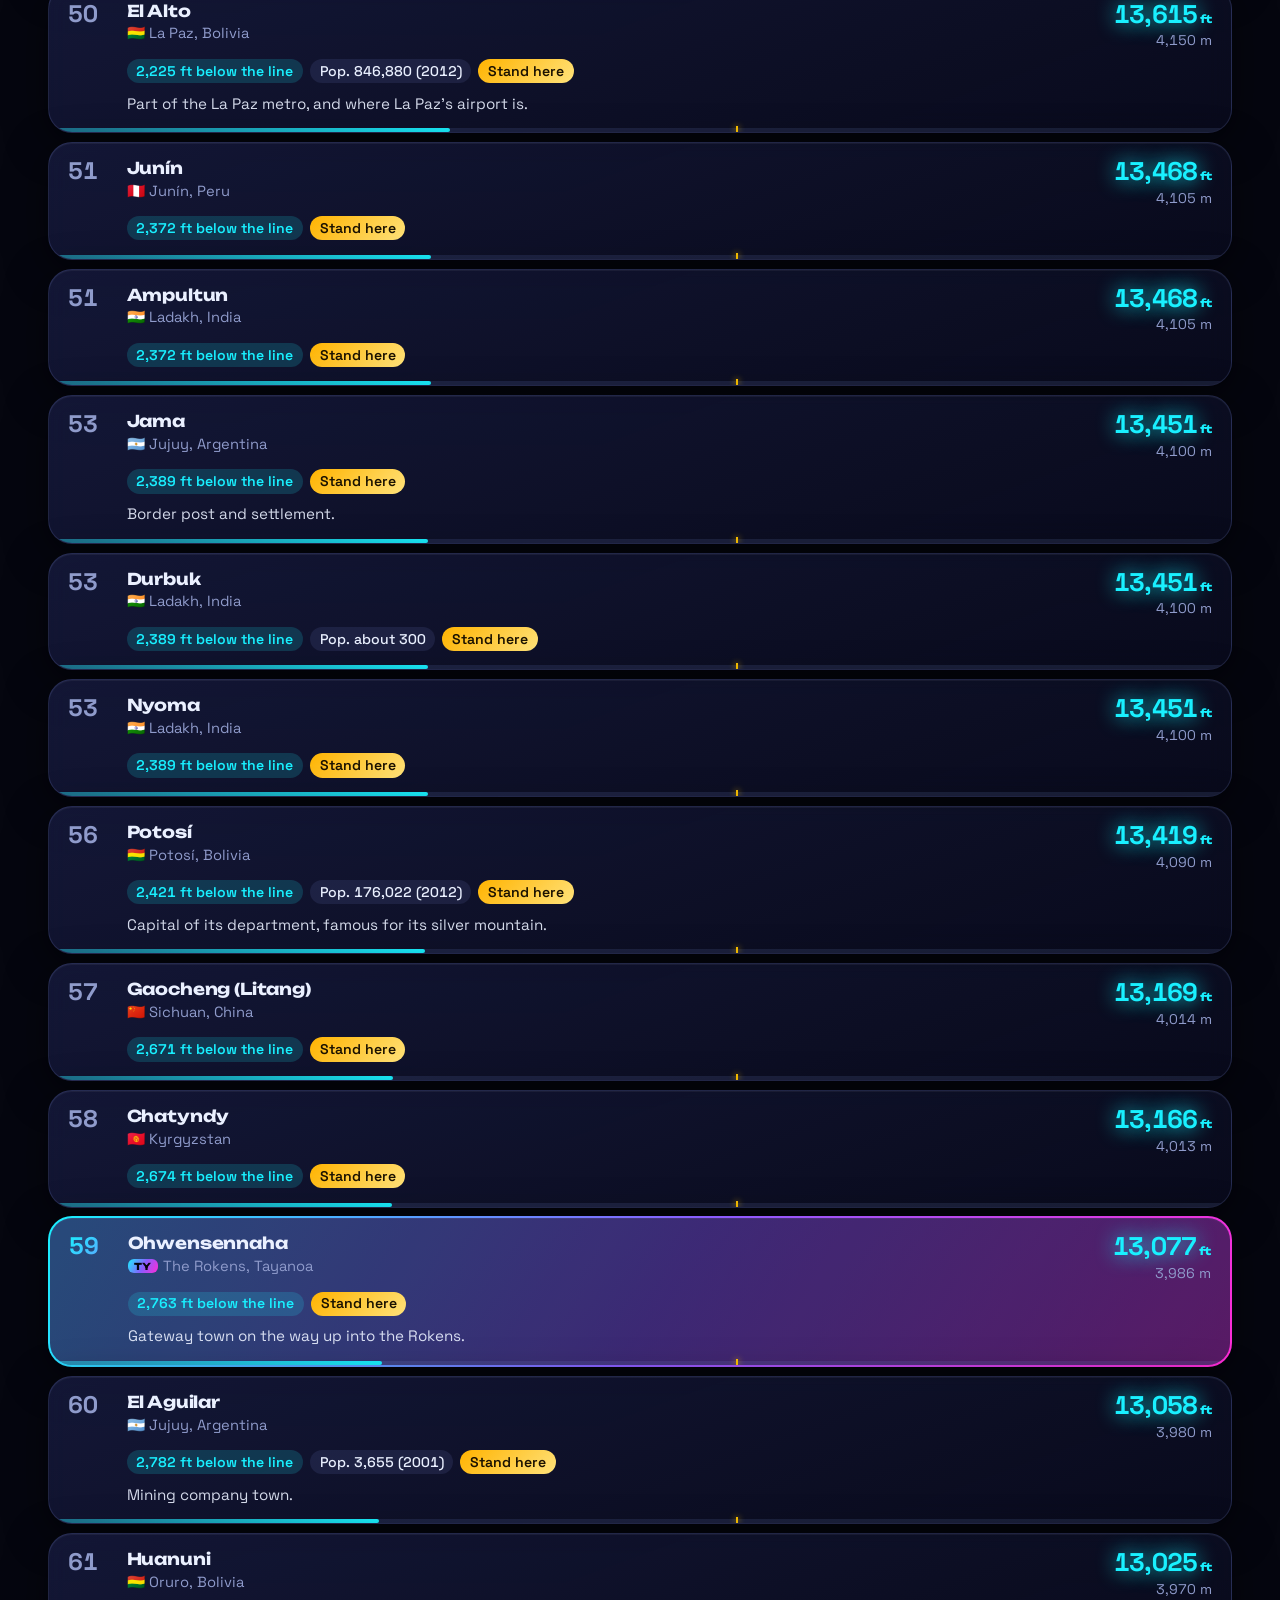
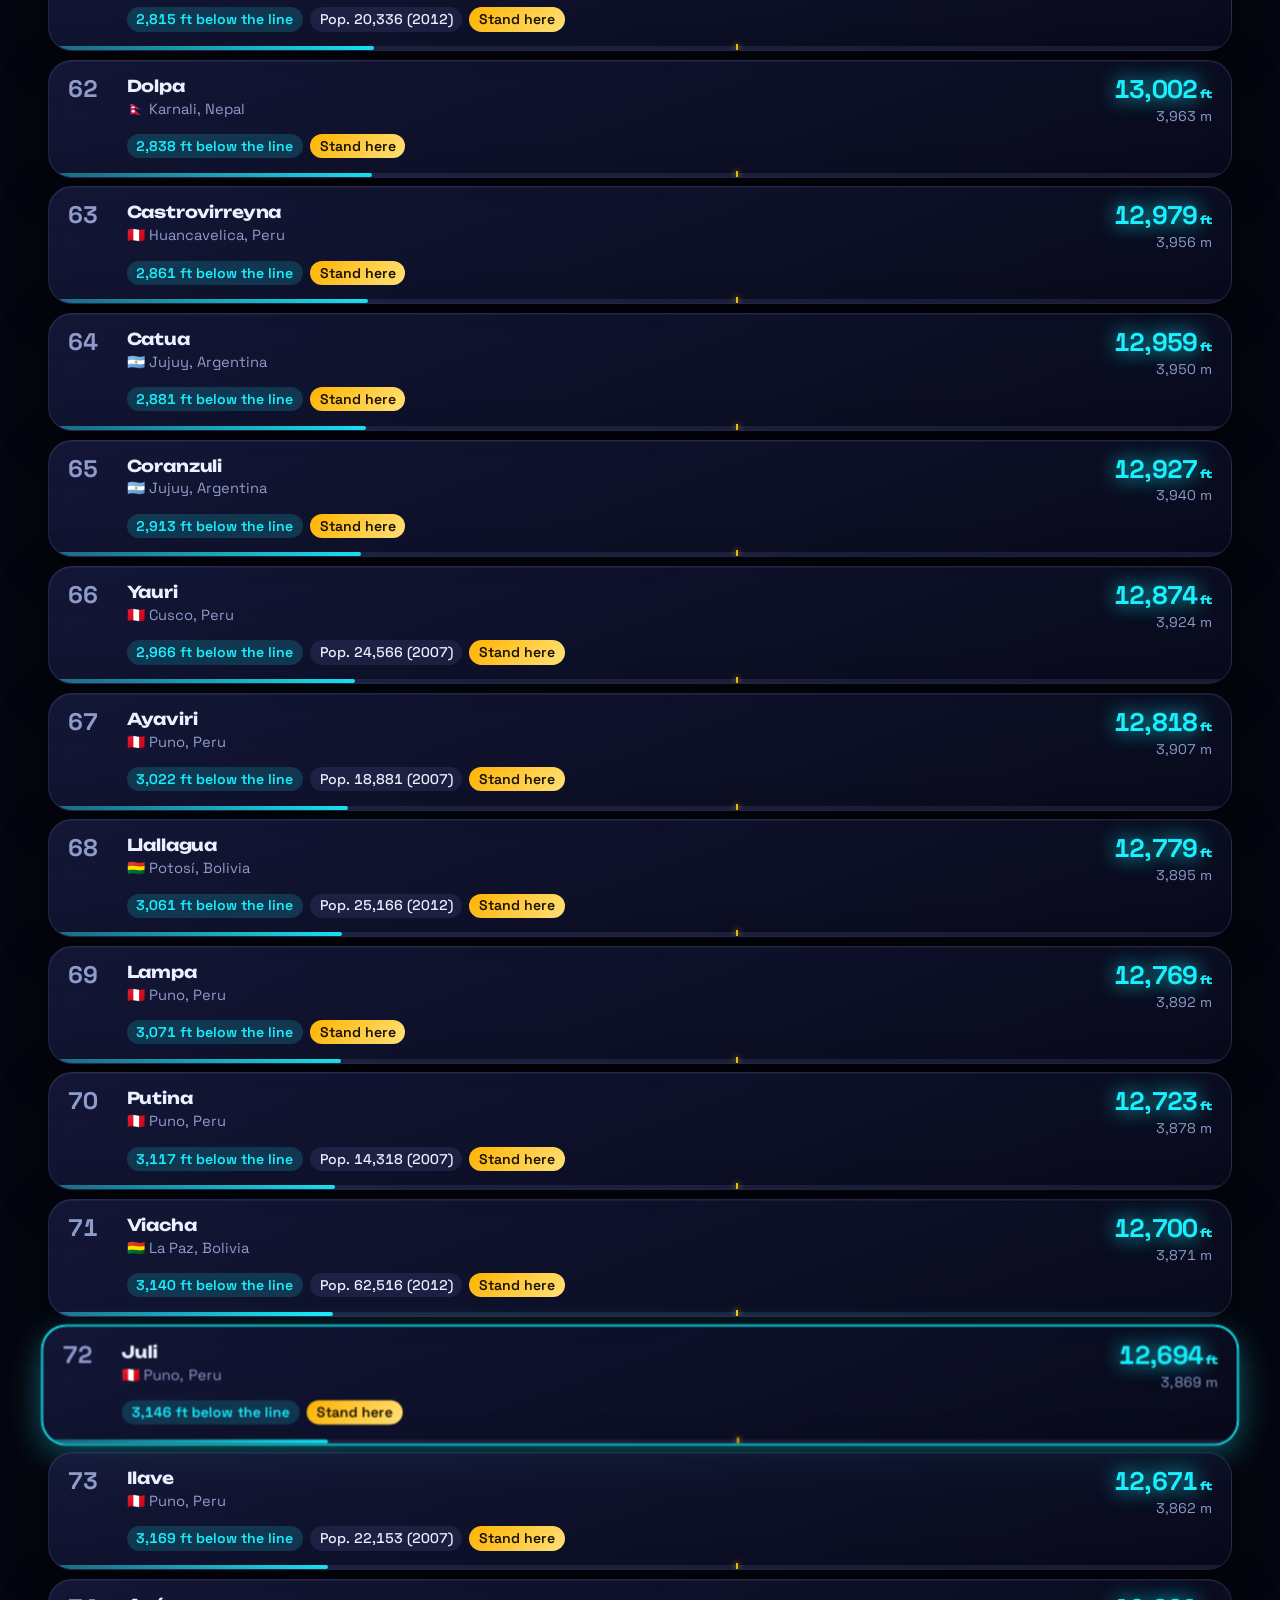
==== commit bef9e235: "Time globe: Cordilleran Region and real pins; Parallax + ALT 327K in one app - Parallax 2.0's time g" ====
--- a/alt-327k-2-0/index.html
+++ b/alt-327k-2-0/index.html
@@ -5155,6 +5155,10 @@
   var h = a.getAttribute('href') || '';
   if (h.indexOf('../alt-327k-2-0/') !== 0 && h.indexOf('../parallax-2-0/') !== 0) { return; }
   ev.preventDefault();
+  // Inside the combined app (Parallax + ALT 327K), the app just shows the other page, already loaded, at the same place.
+  var duo = null;
+  try { duo = window.parent !== window && window.parent.DUO ? window.parent.DUO : null; } catch (err) { duo = null; }
+  if (duo) { duo.open(h.indexOf('../alt-327k-2-0/') === 0 ? 'alt' : 'parallax', h.indexOf('#') >= 0 ? h.slice(h.indexOf('#')) : ''); return; }
   window.location.href = a.href;
 }, true);
 </script>
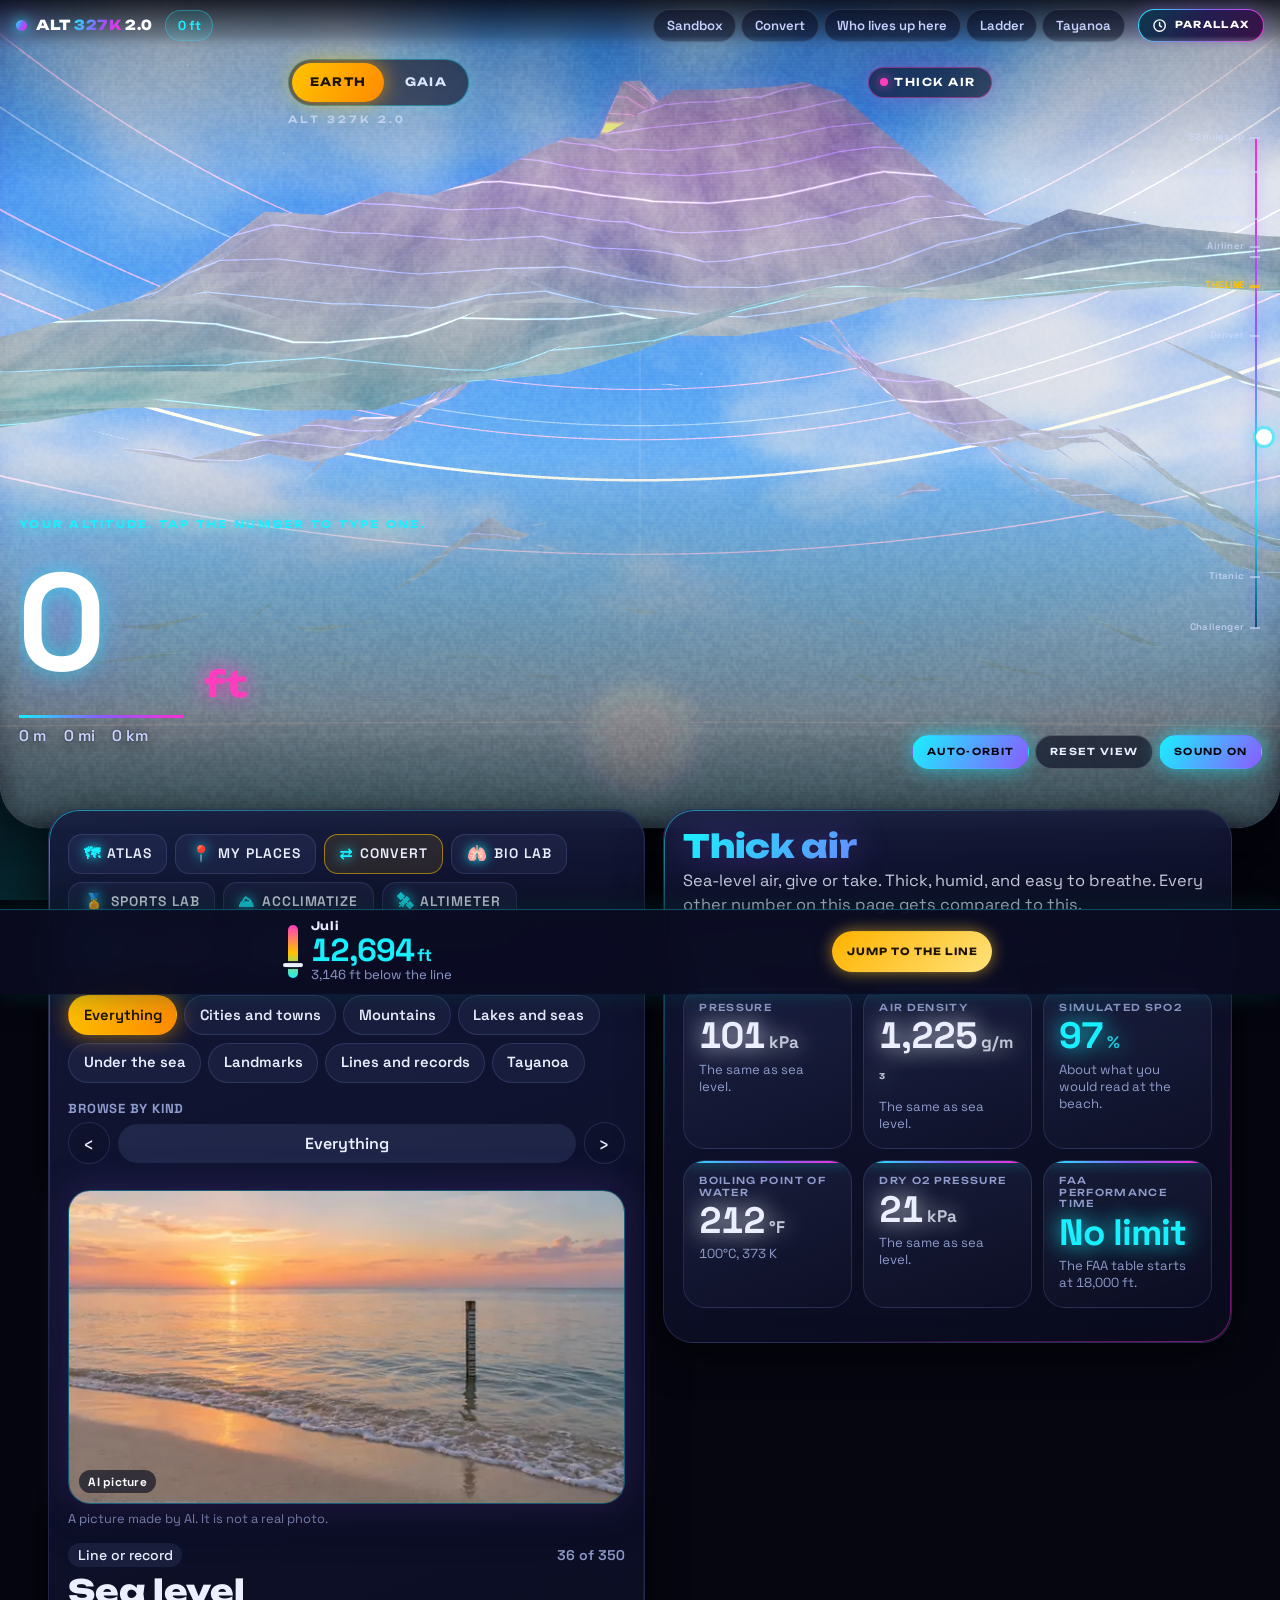
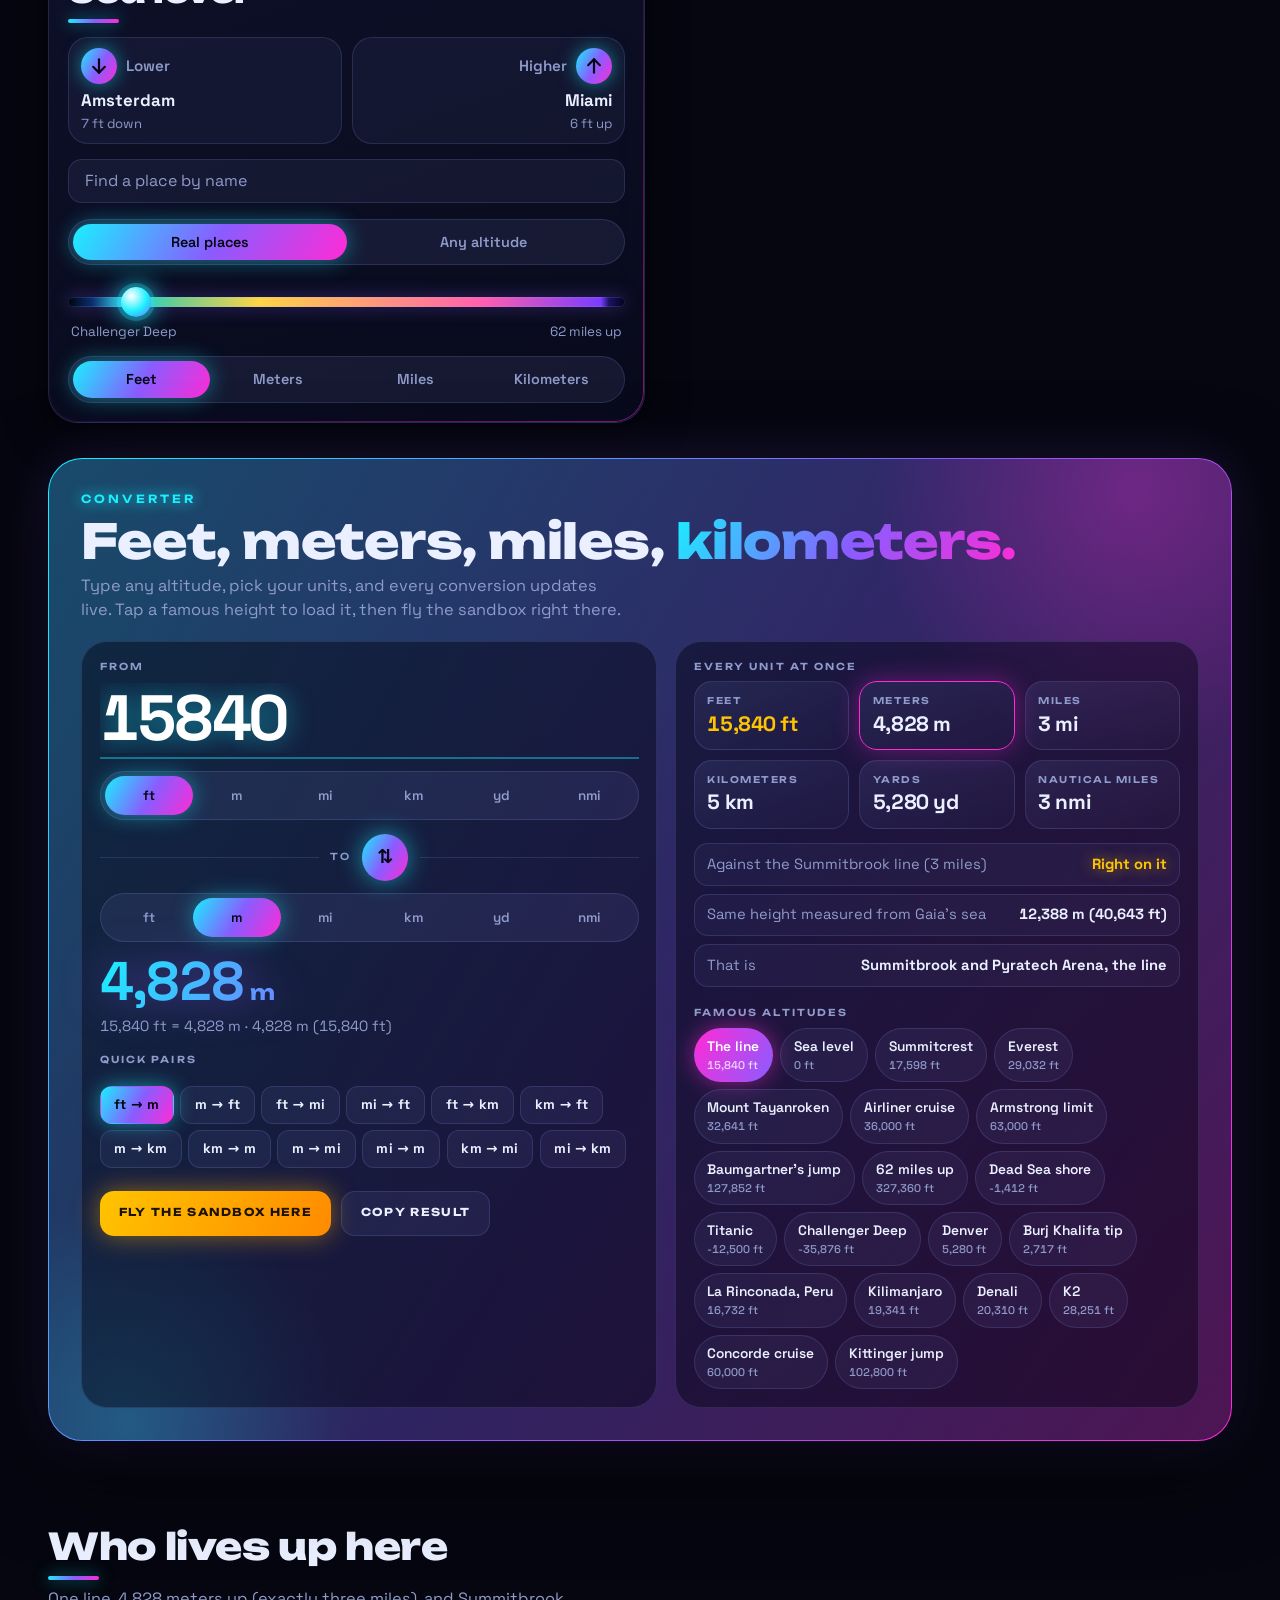
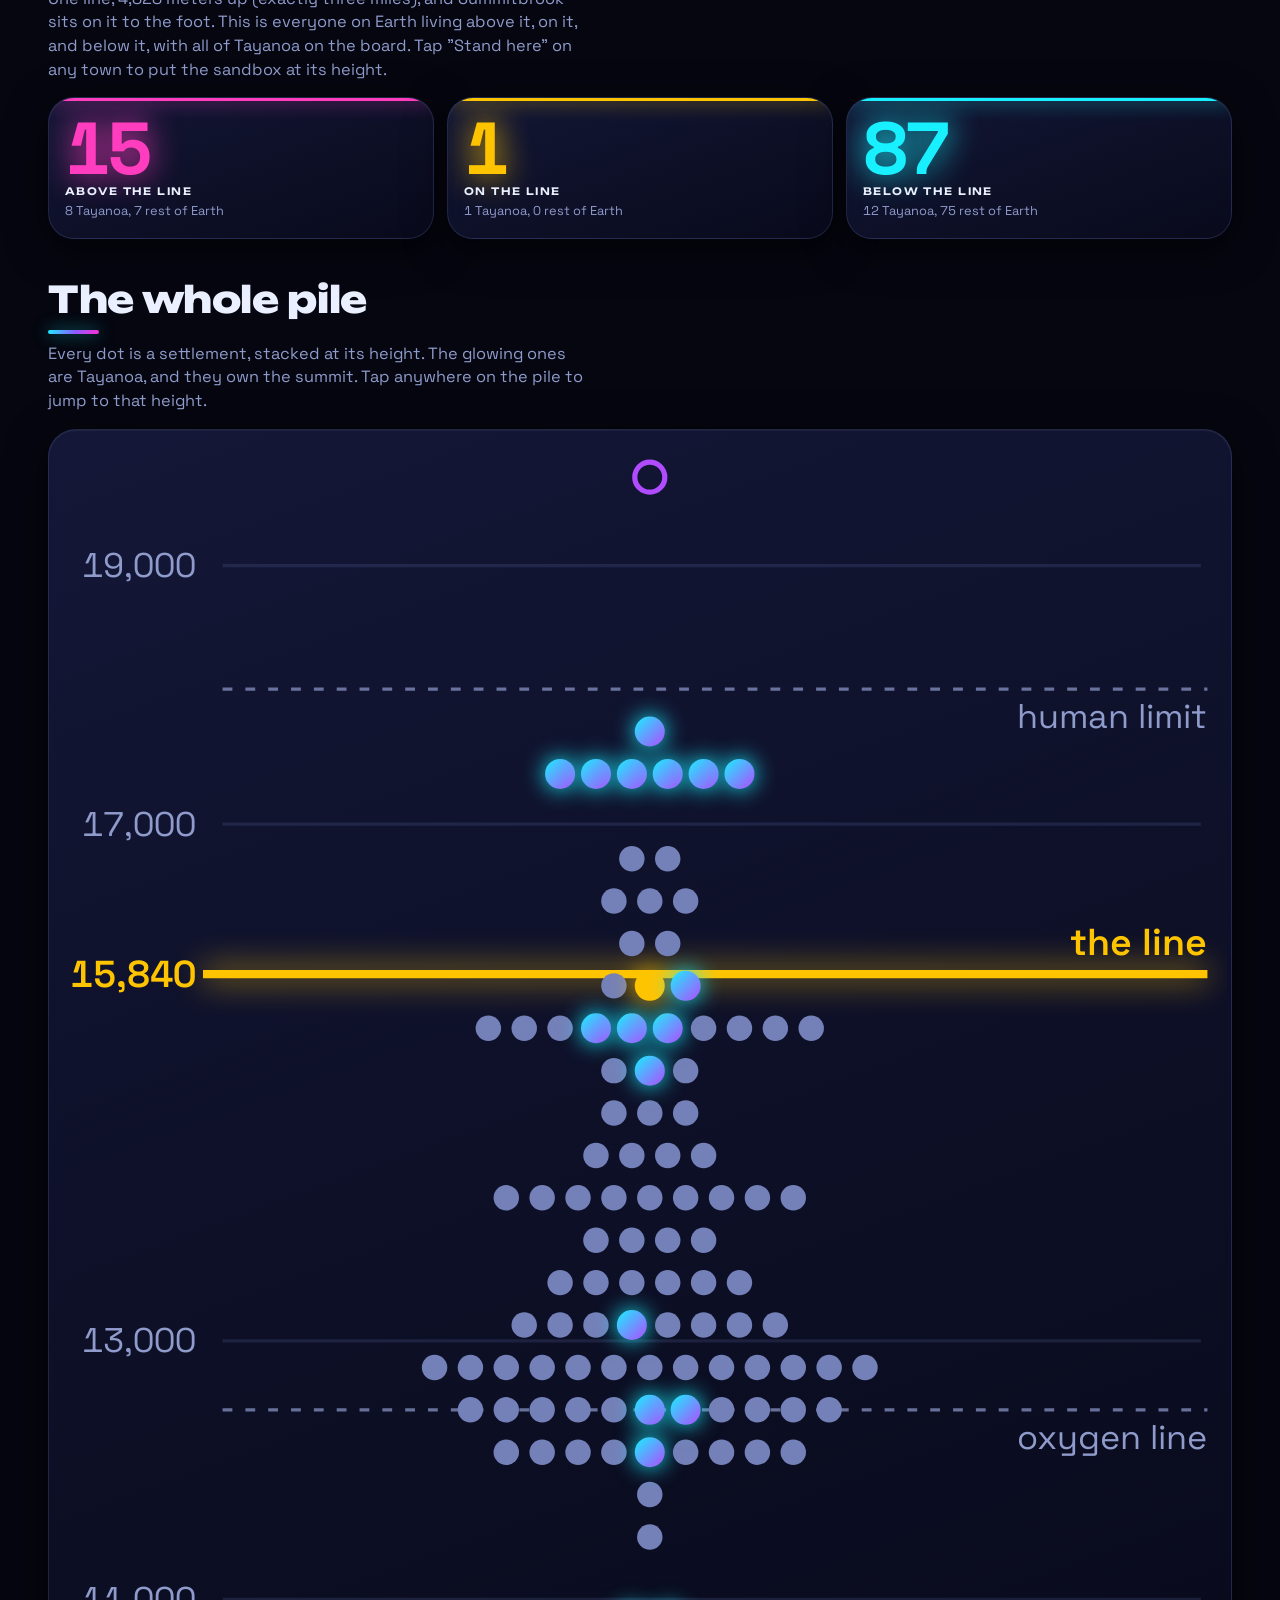
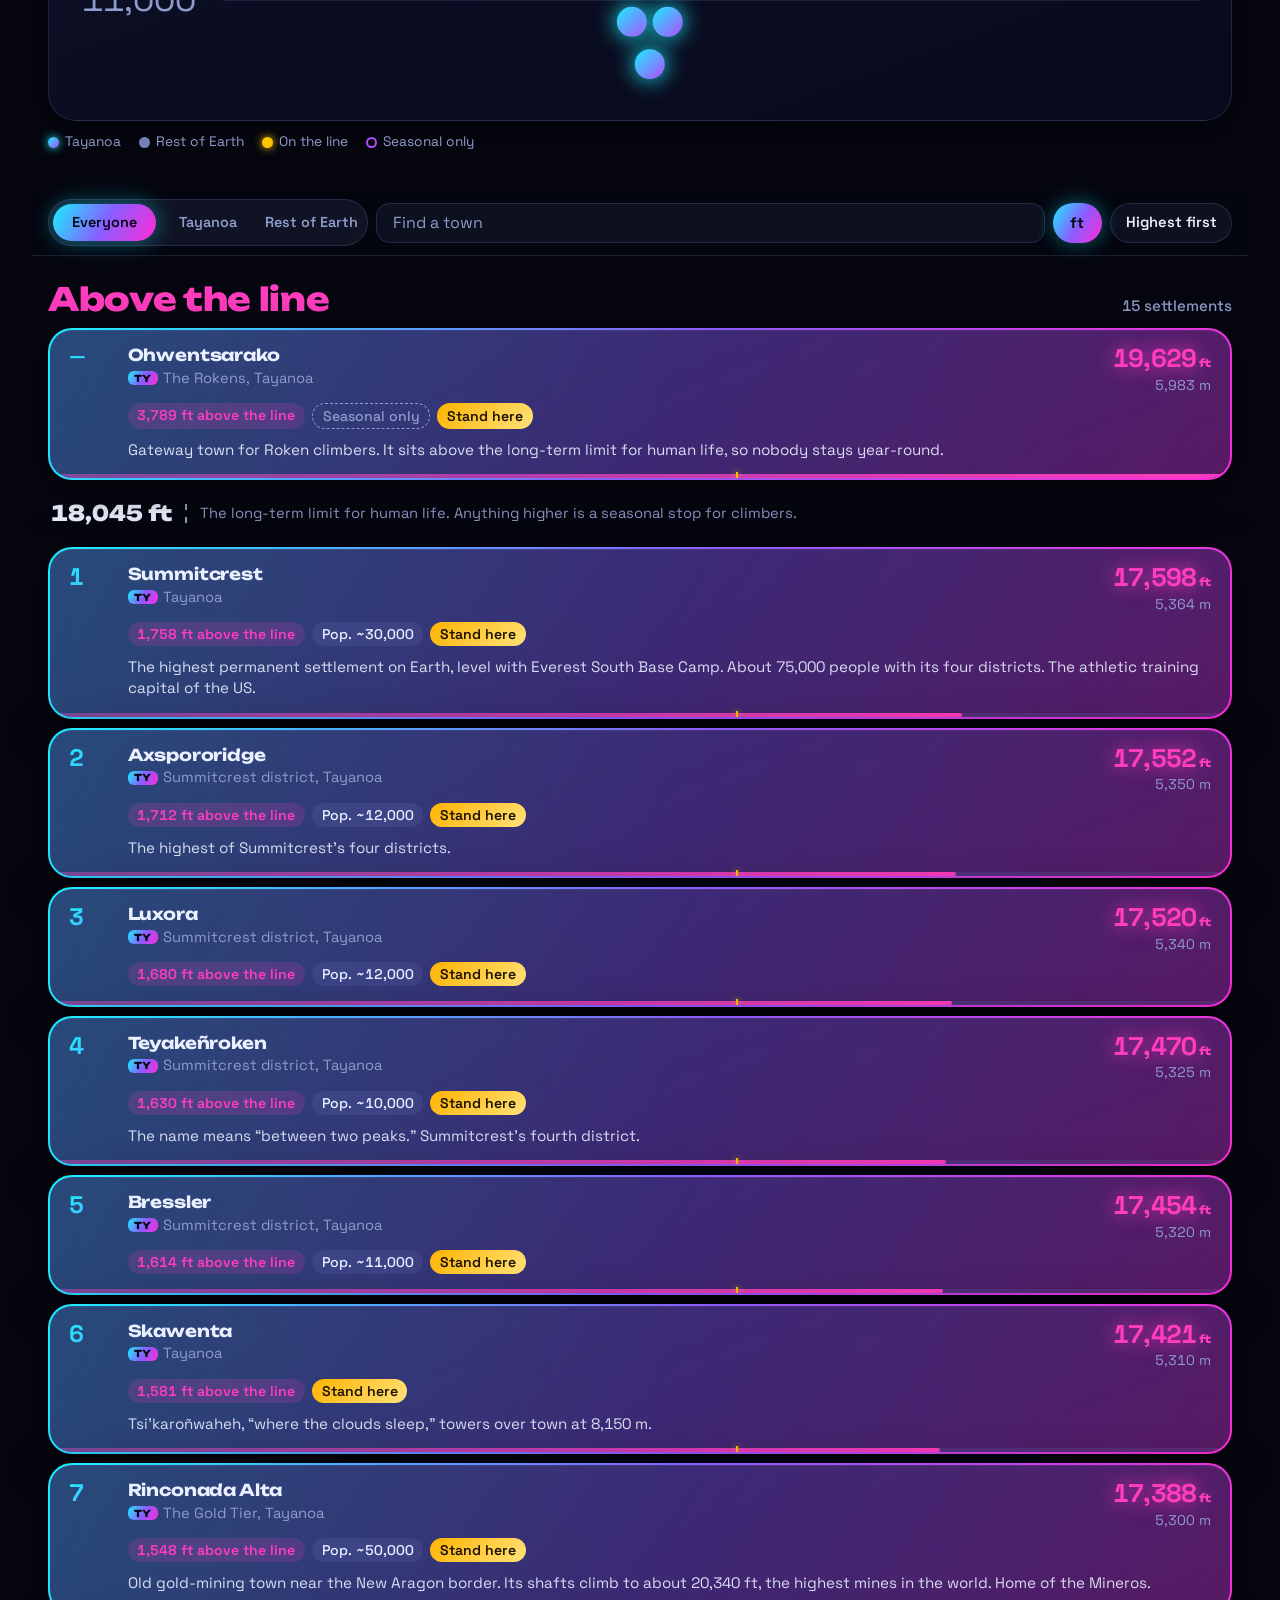
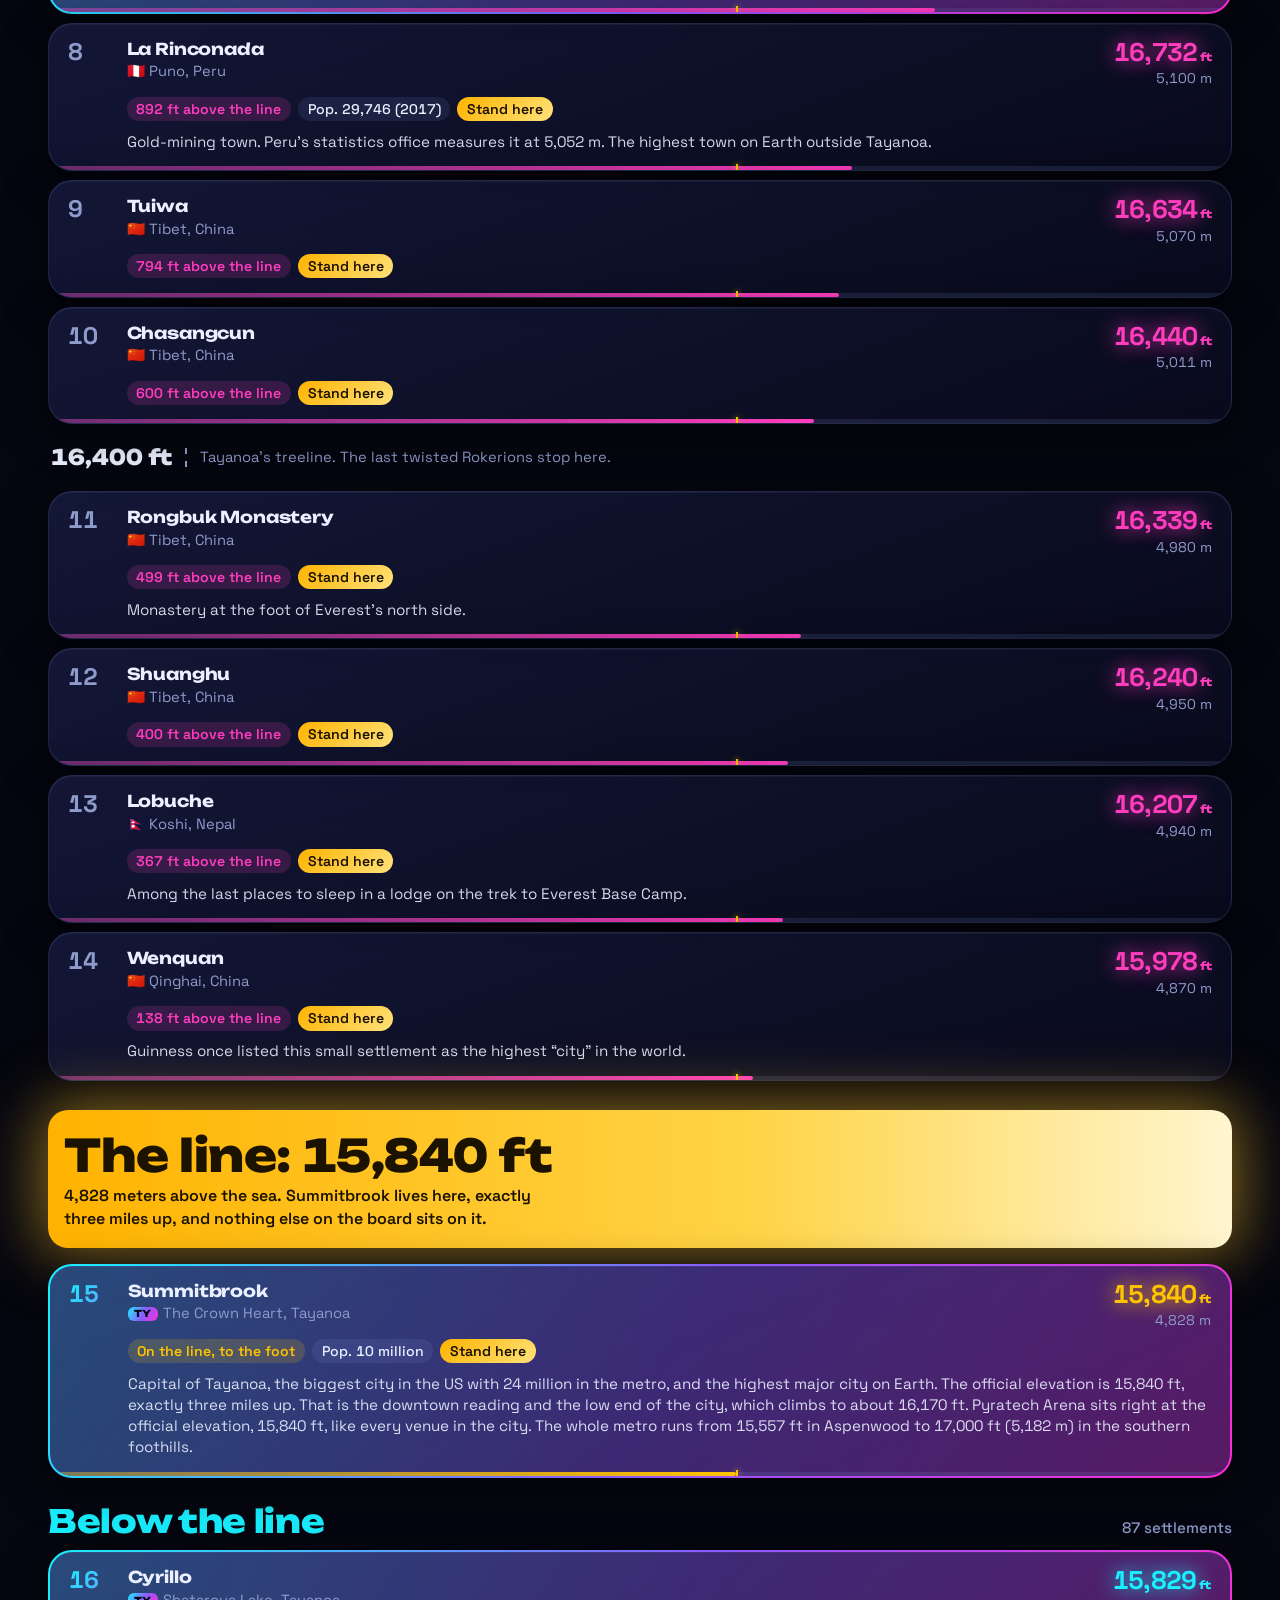
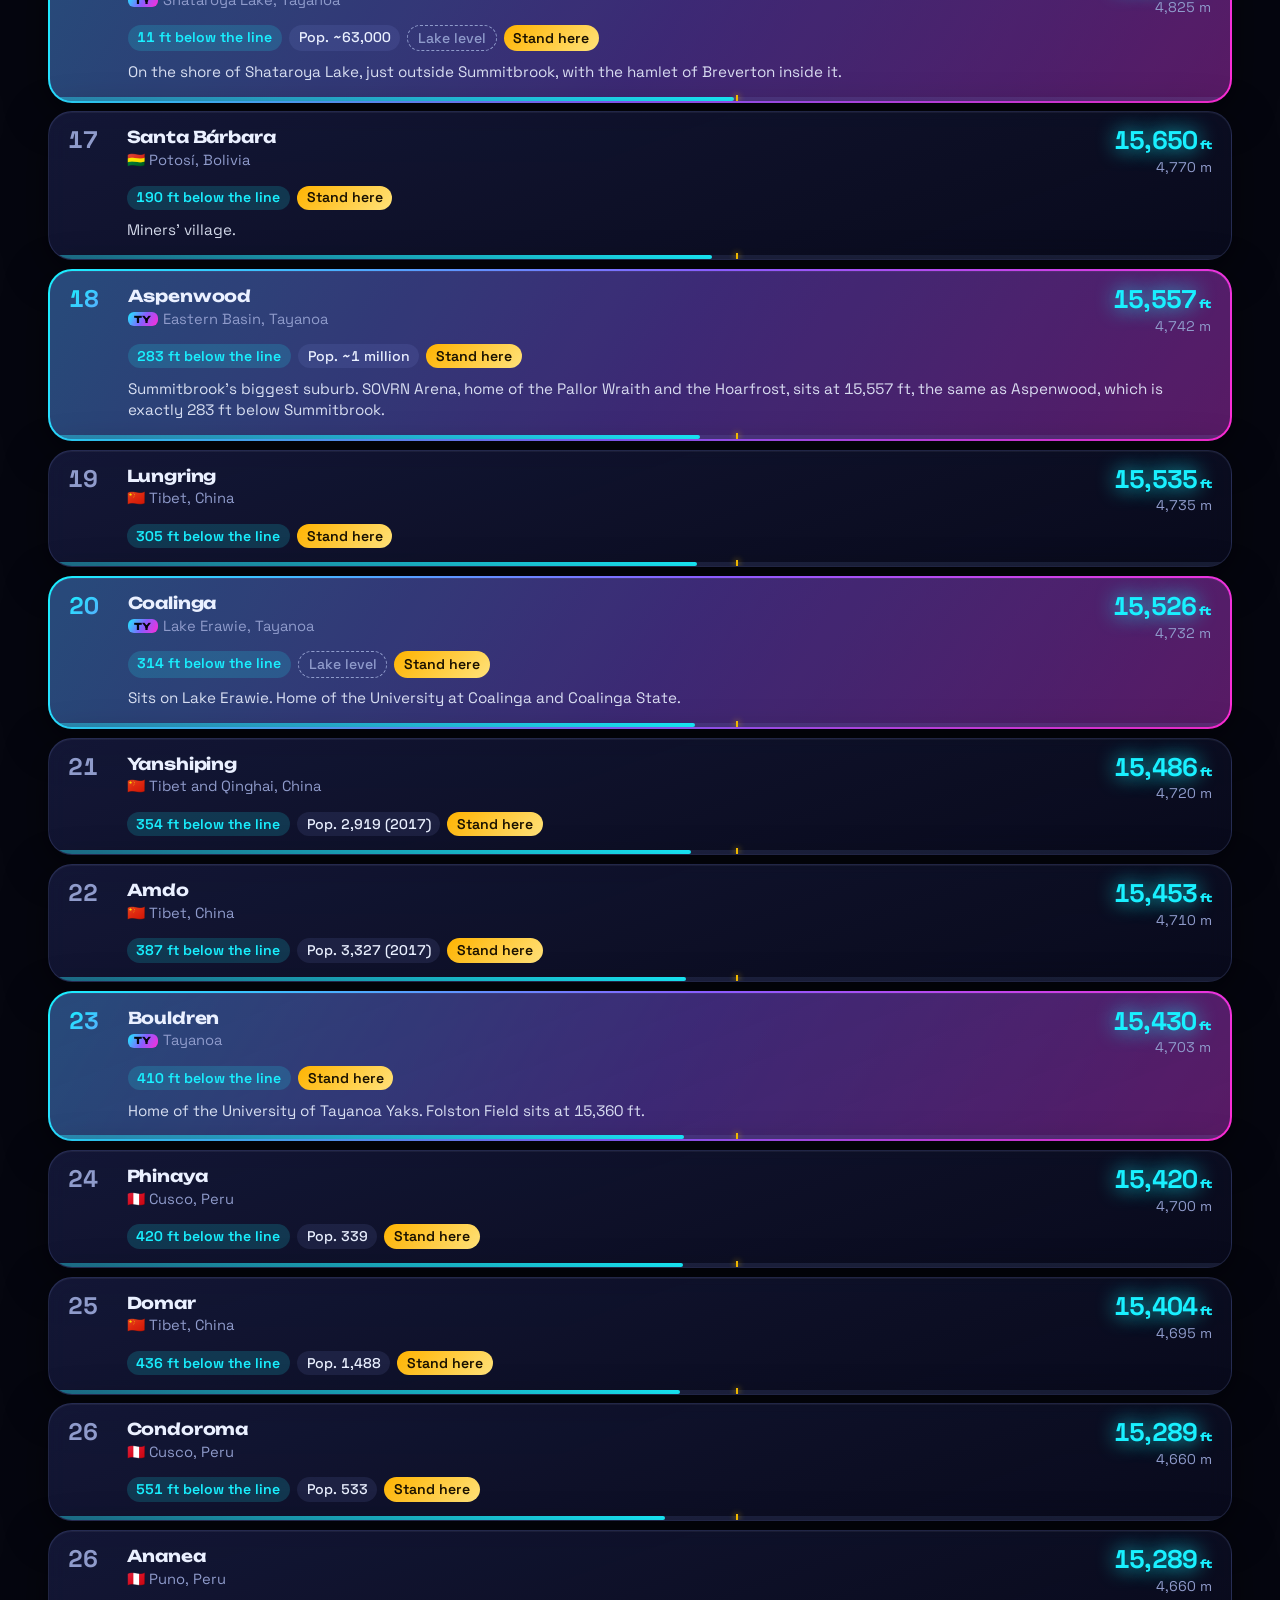
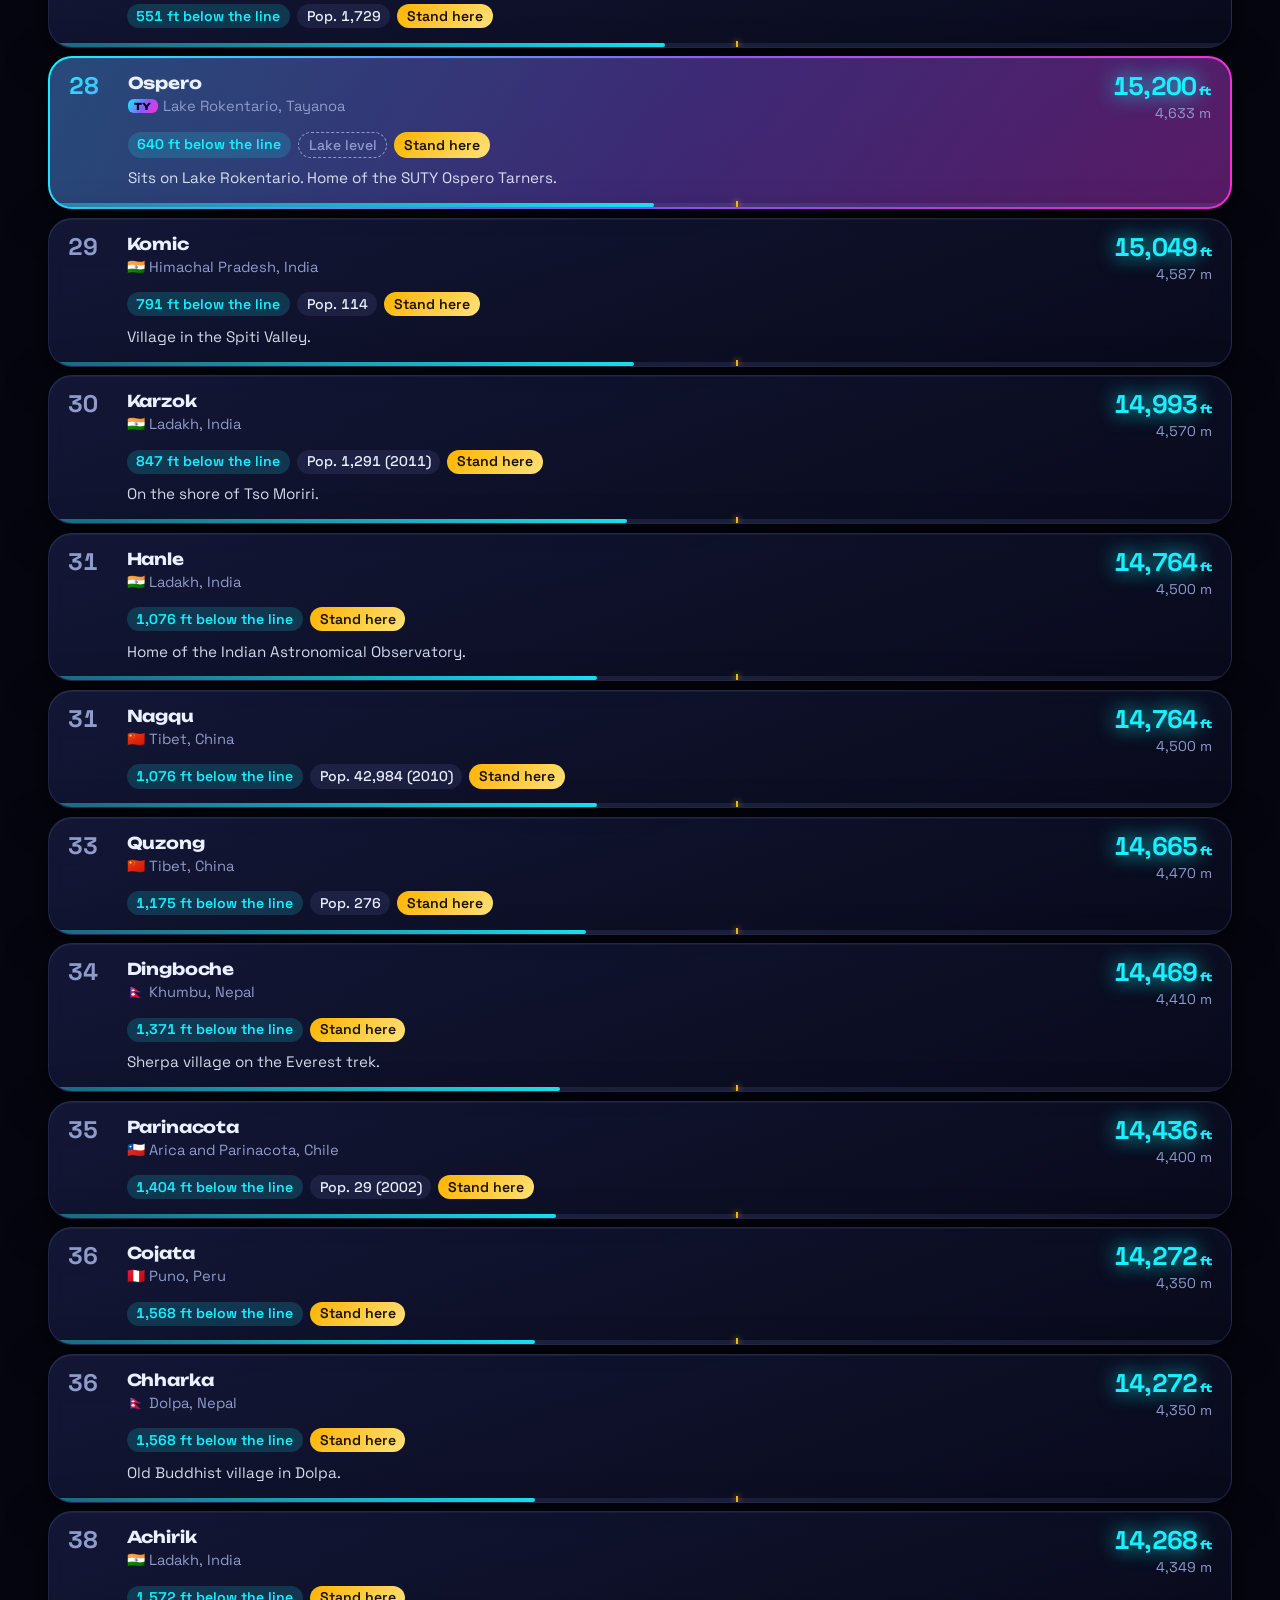
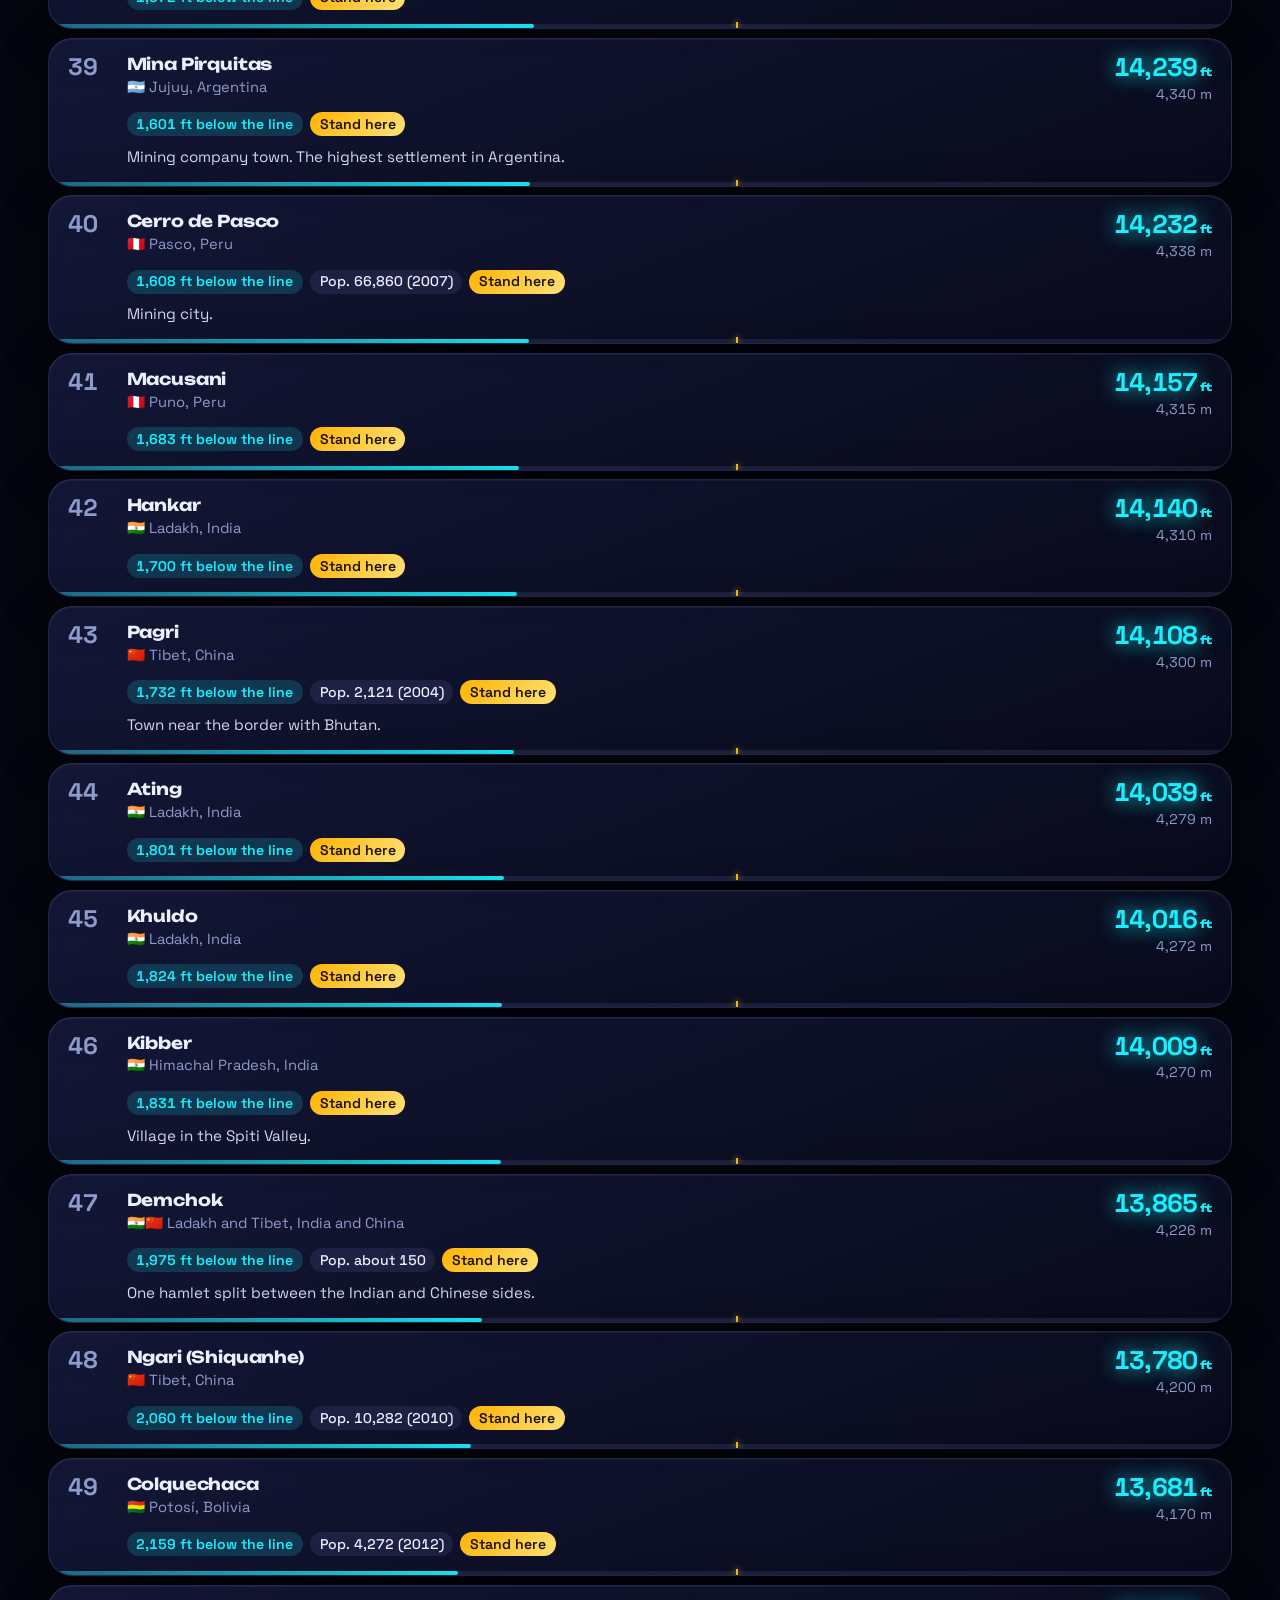
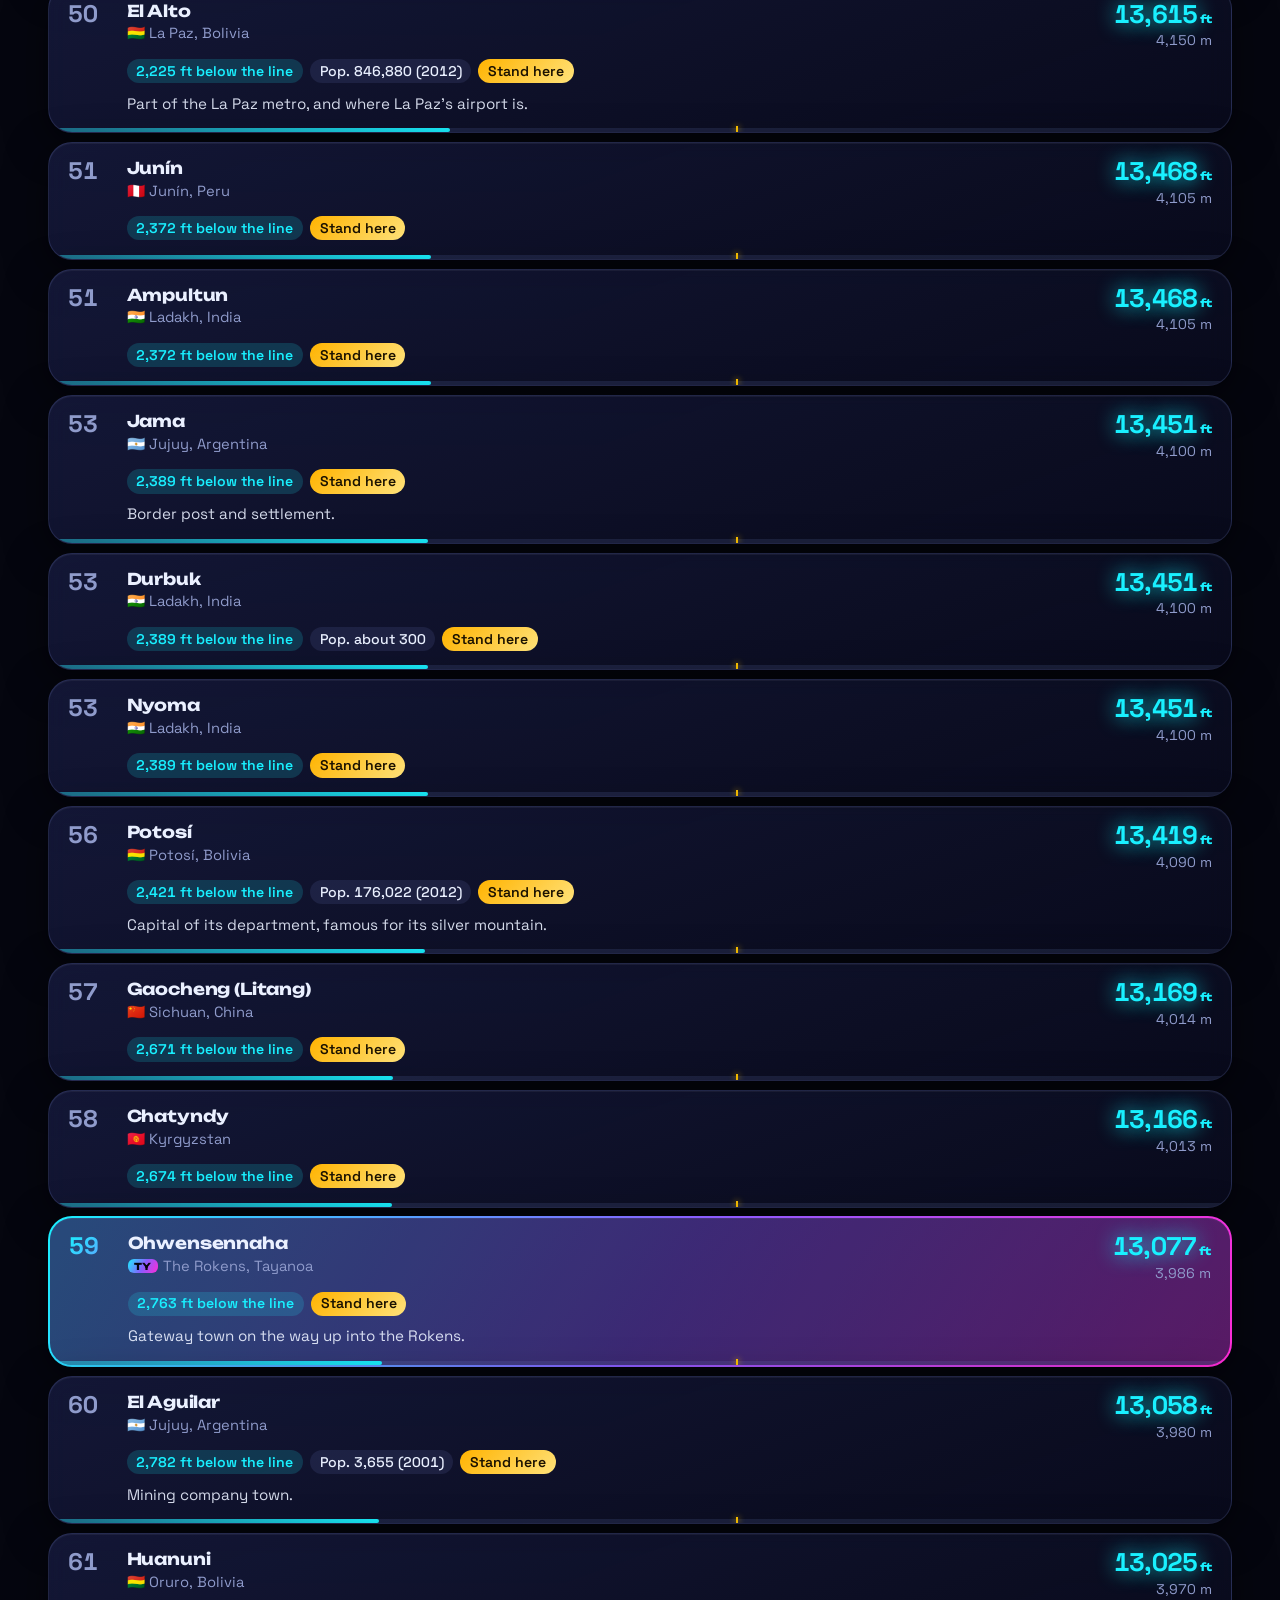
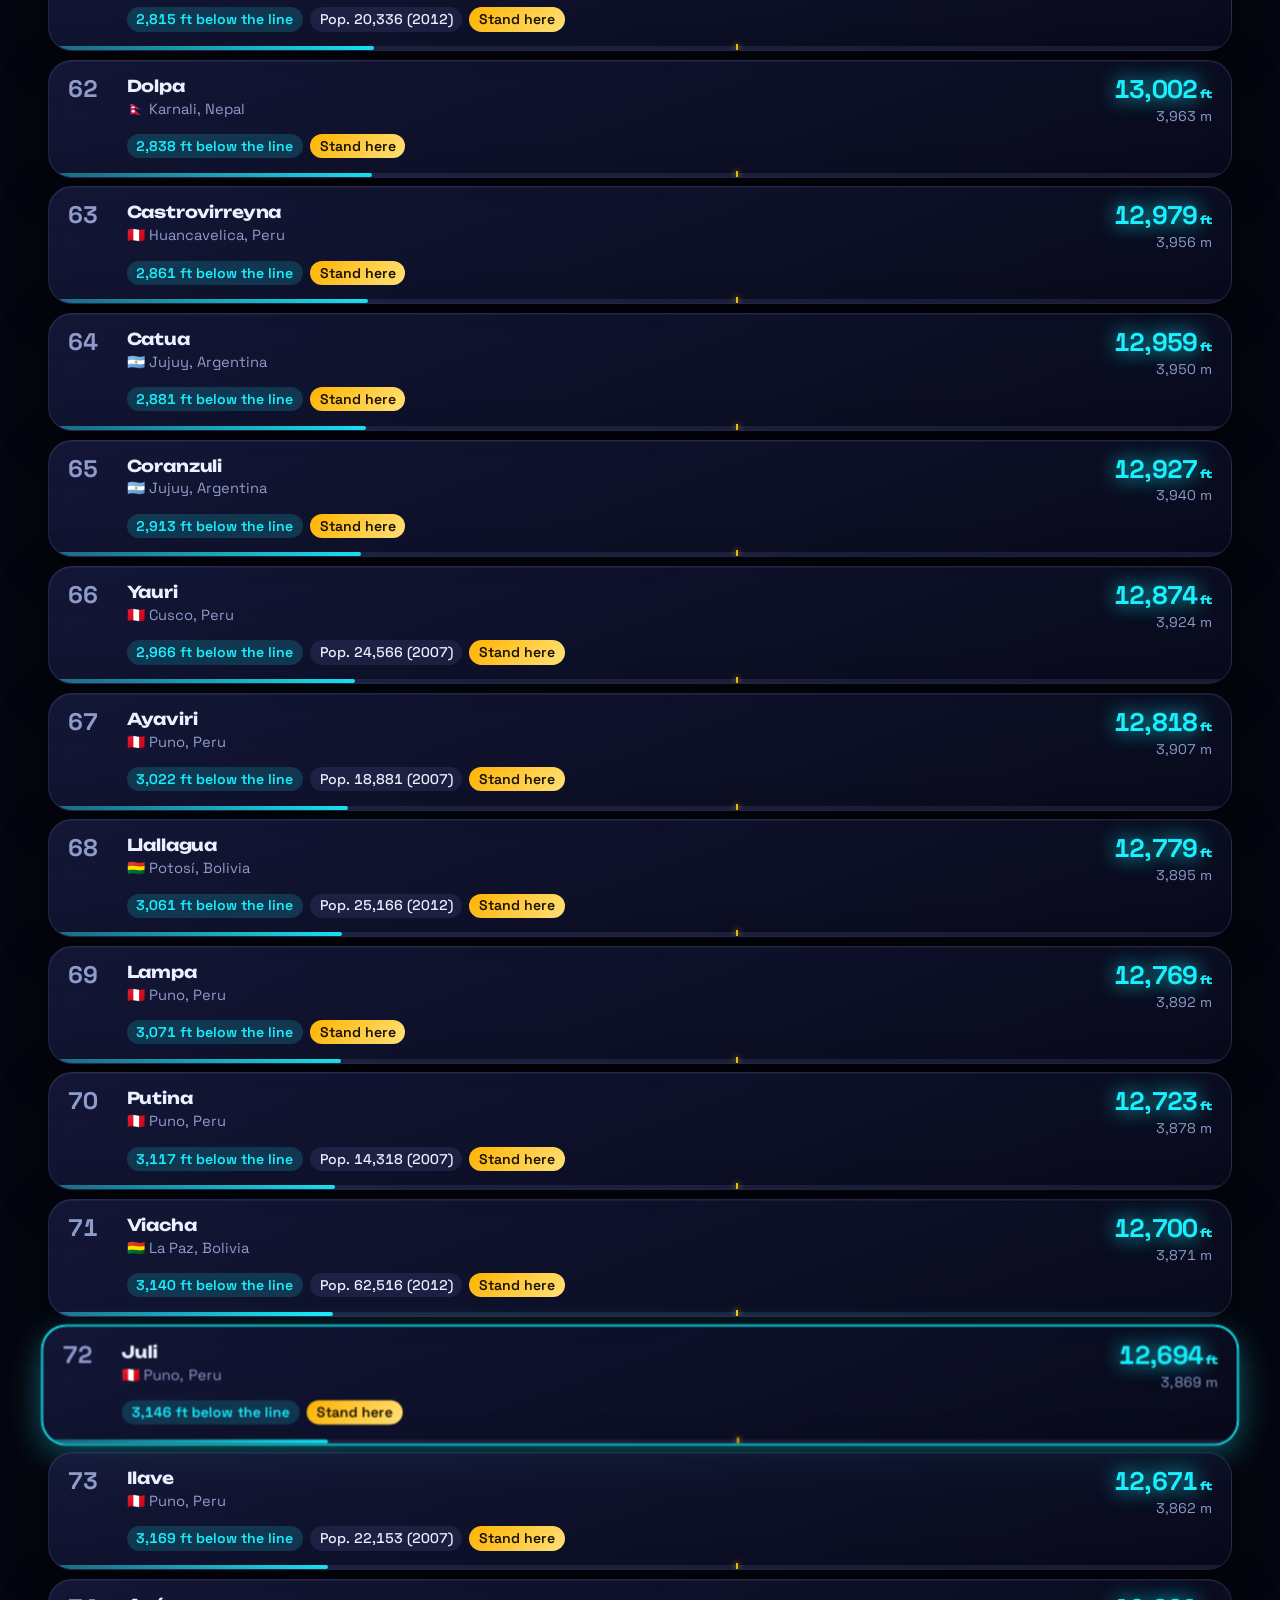
==== commit e03fcd4a: "ALT 327K 2.0: Gaia's new air, 101.325 kPa and 34.3% oxygen - Sea-level pressure 101.325 kPa (Earth's" ====
--- a/alt-327k-2-0/index.html
+++ b/alt-327k-2-0/index.html
@@ -1260,10 +1260,10 @@
     <div class="gauges spec" id="spec"></div>
   </section>
 
-  <footer class="only-gaia" hidden>
-    <p>Gaia's air follows its locked numbers: 123 kPa at the sea, 55 kPa at 8,400 m, 21% oxygen, 130°F at the coast, and 5°C cooler with every kilometer you climb. Above Mount Tayanroken no temperature is locked yet, so the sandbox keeps cooling the air until it hits &minus;70°F, the temperature of Earth's stratosphere, and holds it there.</p>
-    <p>SpO2 is a simulation, not a medical reading. Gaian lungs are fitted to the Gaians' own lines: a Gaian breathes like someone from Earth does 7,560 m lower, all the way up to the living ceiling at 13,060 m, and the Gaian death zone starts at 16,000 m. The Earth visitor is an acclimatized adult from Earth breathing Gaia's outside air with no gear. Performance time reads the FAA's table at the matching Earth altitude.</p>
-    <p>The visitor's gear follows the locked survival kit. Between average ground and Summitbrook, the switch from a tube to a full mask sits where the air is as thin as Earth's at 18,000 ft, the height where the FAA stops allowing nasal tubes.</p>
+  <footer class="only-gaia" hidden data-keep>
+    <p>Gaia's air follows its locked numbers: 101.325 kPa at the sea, the same as Earth's, and 34.3% oxygen. It thins with height more slowly than Earth's, halving about every 7.2 km, so the Gaians' lines sit at the living ceiling (13,500 m), the death zone (16,000 m), the mask line (about 17,500 m), the pressure suit line (about 22,600 m) and the Armstrong limit (about 29,000 m). It is 130°F at the coast and 5°C cooler with every kilometer you climb. Above Mount Tayanroken no temperature is locked yet, so the sandbox keeps cooling the air until it hits &minus;70°F, the temperature of Earth's stratosphere, and holds it there.</p>
+    <p>SpO2 is a simulation, not a medical reading. Gaian lungs are fitted to the Gaians' own lines: a Gaian breathes like someone from Earth does 7,560 m lower, all the way up to the living ceiling at 13,500 m, and the Gaian death zone starts at 16,000 m. The Earth visitor is an acclimatized adult from Earth breathing Gaia's outside air with no gear, and gets the full benefit of its 34.3% oxygen. Performance time reads the FAA's table at the matching Earth altitude.</p>
+    <p>The visitor's gear follows the locked survival kit. Between average ground and Summitbrook, the switch from a tube to a full mask sits where each breath holds as little oxygen as Earth's air at 18,000 ft, the height where the FAA stops allowing nasal tubes.</p>
     <p>Every elevation here is its Earth elevation plus 7,560 m. Dry land and lake surfaces below sea level are 10 times deeper, and the oceans are 25% deeper. That goes for every real place the arrows step through. Coalinga, Ospero, and Cyrillo are shown at the surface of the lake they sit on.</p>
   </footer>
 
@@ -1375,25 +1375,34 @@
     return { atm: atm, boil: boil, spo2: spo2, ept: ept, alt: alt };
   })();
 
-  /* Gaia's air, from its locked numbers: 123 kPa at the sea, 55 kPa at 8,400 m, 21% oxygen,
+  /* Gaia's air, from its locked numbers: 101.325 kPa at the sea, the same as Earth's, and 34.3% oxygen.
+     It thins with height at the rate Gaia's air always has (half every 7.2 km), so the lines land at the locked heights:
+     living ceiling 13,500 m, death zone 16,000 m, mask line ~17,500 m, pressure suit line ~22,600 m, Armstrong limit ~29,000 m.
      130°F at the coast and 5°C cooler per km. Past the locked heights the cooling stops at Earth's stratosphere temperature. */
   var GAIA = (function () {
-    var P0 = 123262, SCALE = 8400 / Math.log(123262 / 55000), T0 = 327.594, LAPSE = 0.0052, TMIN = 216.65;
+    var P0 = 101325, O2 = 0.343, SCALE = 8400 / Math.log(123262 / 55000), T0 = 327.594, LAPSE = 0.0052, TMIN = 216.65;
+    var RGAS = 8314.46 / 29.75;   // more oxygen makes the air a little heavier than Earth's (29.75 g/mol)
+    var CEIL = 13500, DEATH = 16000, MASKZ = 17500, SUITZ = 22600, ARMZ = 29000;
     function atm(z) { // metres above Gaia's sea
       var T = Math.max(TMIN, T0 - LAPSE * z), P = P0 * Math.exp(-z / SCALE);
-      return { T: T, P: P, rho: P / (287.053 * T) };
-    }
-    var MASK = PHYS.alt(atm(19600).P);
-    // The Earth altitude a Gaian's body feels. The formula's 7,560 m up to the living ceiling (13,060 m),
-    // the death zone at 16,000 m, and no edge at all past the mask line (19,600 m). `same` is the Earth altitude with equal pressure.
+      return { T: T, P: P, rho: P / (RGAS * T) };
+    }
+    // The Earth air pressure that puts the same oxygen into each breath (water vapor in the lungs taken out first).
+    function eqP(P) { return Math.max(0, (O2 / 0.2095) * (P - 6266) + 6266); }
+    // The Earth altitude where each breath holds as much oxygen as it does here, for anyone breathing Gaia's air.
+    function o2Alt(z) { return PHYS.alt(eqP(atm(z).P)); }
+    var MASK = o2Alt(MASKZ);
+    // The Earth altitude a Gaian's body feels. The formula's 7,560 m up to the living ceiling (13,500 m),
+    // Earth's death zone at Gaia's (16,000 m), and no edge at all past the mask line (17,500 m). `same` is the oxygen-matched Earth altitude.
     function lungs(z, same) {
-      if (z <= 13060) return z - 7560;
-      if (z <= 16000) return 5500 + (z - 13060) / 2940 * 2500;
-      if (z <= 19600) return 8000 + (z - 16000) / 3600 * (MASK - 8000);
+      if (z <= CEIL) return z - 7560;
+      if (z <= DEATH) return (CEIL - 7560) + (z - CEIL) / (DEATH - CEIL) * (8000 - (CEIL - 7560));
+      if (z <= MASKZ) return 8000 + (z - DEATH) / (MASKZ - DEATH) * (MASK - 8000);
       return same;
     }
-    function sat(who, z, P) { return (who === 'gaian' && z <= 19600) ? PHYS.spo2(PHYS.atm(lungs(z, 0)).P) : PHYS.spo2(P); }
-    return { atm: atm, lungs: lungs, sat: sat, P0: P0, RHO0: atm(0).rho };
+    function sat(who, z, P) { return (who === 'gaian' && z <= MASKZ) ? PHYS.spo2(PHYS.atm(lungs(z, 0)).P) : PHYS.spo2(eqP(P)); }
+    return { atm: atm, lungs: lungs, sat: sat, eqP: eqP, o2Alt: o2Alt, P0: P0, O2: O2, RHO0: atm(0).rho,
+      CEIL: CEIL, DEATH: DEATH, MASKZ: MASKZ, SUITZ: SUITZ, ARMZ: ARMZ };
   })();
   var PLANET = 'earth', WHO = 'gaian';
 
@@ -1692,7 +1701,7 @@
     ['Kangchenjunga', 'Nepal and India', 'p', 8586, 'm', ''],
     ['K2', 'Pakistan and China', 'p', 28251, 'ft', 'The Savage Mountain.'],
     ['Mount Everest', 'Nepal and Tibet', 'p', 29032, 'ft', 'The highest mountain on Earth outside the Rokens.'],
-    ['Mount Tayanroken', 'The Rokens, Tayanoa', 'p', 31332, 'ft', 'The highest mountain on Earth, and the top of the Roken 14.', { cl: 1 }],
+    ['Mount Tayanroken', 'The Rokens, Tayanoa', 'p', 32641, 'ft', 'The highest mountain on Earth, and the top of the Roken 14.', { cl: 1 }],
 
     // Lakes and seas, at the surface
     ['Lake Assal', 'Djibouti', 'w', -155, 'm', 'The lowest point in Africa, and saltier than the Dead Sea.'],
@@ -2161,13 +2170,13 @@
     [16400, 'Tayanoa\u2019s treeline', 'l'], [16732, 'La Rinconada, Peru'], [17598, 'Summitcrest and Everest South Base Camp'],
     [18045, 'The long-term limit for human life', 'l'], [19341, 'Kilimanjaro\u2019s summit'], [19629, 'Ohwentsarako'], [20310, 'Denali\u2019s summit'],
     [20340, 'Rinconada Alta\u2019s highest mine shafts'], [22838, 'Aconcagua\u2019s summit'], [26247, 'The death zone, 8,000 meters', 'l'],
-    [28251, 'K2\u2019s summit'], [29032, 'Everest\u2019s summit'], [31332, 'Mount Tayanroken\u2019s summit'], [36000, 'A typical airliner cruise', 'l'], [37000, 'The highest a bird has ever been seen flying', 'l'],
+    [28251, 'K2\u2019s summit'], [29032, 'Everest\u2019s summit'], [32641, 'Mount Tayanroken\u2019s summit'], [36000, 'A typical airliner cruise', 'l'], [37000, 'The highest a bird has ever been seen flying', 'l'],
     [60000, 'Concorde\u2019s cruise', 'l'], [63000, 'The Armstrong limit', 'l'], [70000, 'A U-2 spy plane', 'l'], [85000, 'An SR-71 Blackbird', 'l'], [102800, 'Joseph Kittinger\u2019s jump in 1960', 'l'], [123523, 'The highest a jet plane has ever flown', 'l'],
     [127852, 'Felix Baumgartner\u2019s jump', 'l'], [135890, 'Alan Eustace\u2019s jump, the highest ever', 'l'], [164042, 'The top of the stratosphere', 'l'],
     [264000, '50 miles, where the US hands out astronaut wings', 'l'], [278871, 'The top of the mesosphere', 'l'], [327360, '62 miles up', 'l']
   ];
   var PRESETS = [
-    ['The line', 15840], ['Sea level', 0], ['Summitcrest', 17598], ['Everest', 29032], ['Mount Tayanroken', 31332], ['Airliner cruise', 36000],
+    ['The line', 15840], ['Sea level', 0], ['Summitcrest', 17598], ['Everest', 29032], ['Mount Tayanroken', 32641], ['Airliner cruise', 36000],
     ['Armstrong limit', 63000], ['Baumgartner\u2019s jump', 127852], ['62 miles up', 327360], ['Dead Sea shore', -1412], ['Titanic', -12500], ['Challenger Deep', -35876]
   ];
   var SNAPS = MARKS.map(function (m) { return m[0]; });
@@ -2425,7 +2434,7 @@
     var n = Math.max(1, L.length - 1);
     var pos = function (ft) { var i = 0; while (i < L.length && L[i].ft < ft) i++; return Math.round(Math.min(1, i / n) * 1000) / 10; };
     var g = PLANET === 'gaia' ?
-      [[-1e9, '#010509'], [-16404, '#0A4460'], [0, '#7FE9FF'], [24803, '#1B8FB0'], [27559, '#46FFB4'], [40643, '#FF5CCB'], [52493, '#9B6BFF'], [101706, '#0B1D4A'], [1e9, '#020B14']] :
+      [[-1e9, '#010509'], [-16404, '#0A4460'], [0, '#7FE9FF'], [24803, '#1B8FB0'], [27559, '#46FFB4'], [40643, '#FF5CCB'], [52493, '#9B6BFF'], [95144, '#0B1D4A'], [1e9, '#020B14']] :
       [[-1e9, '#01030C'], [-13123, '#0A2F6E'], [0, '#3CC8E4'], [1, '#17C9B8'], [8000, '#FFD447'], [15840, '#FF5FAE'], [29032, '#7A3CFF'], [63000, '#1B1464'], [1e9, '#03021A']];
     return 'linear-gradient(90deg, ' + g.map(function (c) { return c[1] + ' ' + pos(c[0]) + '%'; }).join(', ') + ')';
   }
@@ -2671,7 +2680,7 @@
   var rgb = function (c, al) { return 'rgba(' + (c[0] | 0) + ',' + (c[1] | 0) + ',' + (c[2] | 0) + ',' + (al == null ? 1 : Math.max(0, Math.min(1, al)).toFixed(3)) + ')'; };
   var win = function (v, a, b, fade) { return clamp01((v - a) / fade) * clamp01((b - v) / fade); };
   var i0, STARS = [], CLOUDS = [], SNOW = [], BIO = [], FISH = [], RIDGES = [
-    { elev: 31332, k: 0.0072, col: [112, 124, 176], snow: 0.75, pts: [] },
+    { elev: 32641, k: 0.0072, col: [112, 124, 176], snow: 0.75, pts: [] },
     { elev: 21000, k: 0.0086, col: [76, 88, 138], snow: 0.45, pts: [] },
     { elev: 12500, k: 0.011, col: [42, 54, 88], snow: 0, pts: [] }
   ];
@@ -2838,7 +2847,7 @@
 
   /* Gaia's sky: Helios, Selene, the aurora, and the Great Stair standing over the coast */
   var GSTARS = [], GRIDGES = [
-    { elev: 56135, k: 0.0062, col: [150, 172, 220], snow: 0.8, pts: [] },
+    { elev: 57444, k: 0.0062, col: [150, 172, 220], snow: 0.8, pts: [] },
     { elev: 44500, k: 0.0074, col: [84, 112, 168], snow: 0.5, pts: [] }
   ], STAIR = { elev: 24803, k: 0.0105, col: [26, 74, 98], bands: [] };
   var GAUR = [
@@ -3027,7 +3036,7 @@
       ctx.beginPath(); ctx.moveTo(jx + 12, jy); ctx.lineTo(jx - 2, jy - 2.2); ctx.lineTo(jx - 9, jy - 11); ctx.lineTo(jx - 12, jy - 11); ctx.lineTo(jx - 8, jy); ctx.lineTo(jx - 5, jy + 12); ctx.lineTo(jx - 1, jy + 12); ctx.lineTo(jx + 2, jy + 1.6); ctx.closePath(); ctx.fill();
     }
     // what it does to whoever is breathing: tunnel vision as the oxygen runs out, then a suit visor past the pressure suit line
-    var visor = clamp01((ft - 75000) / 5709), vig = clamp01((92 - GAIA.sat(WHO, z, A.P)) / 70) * (1 - visor);
+    var visor = clamp01((ft - 68438) / 5709), vig = clamp01((92 - GAIA.sat(WHO, z, A.P)) / 70) * (1 - visor);
     if (vig > 0.01) {
       var m = Math.max(W, H), vg = ctx.createRadialGradient(W / 2, H * 0.48, m * (0.42 - 0.24 * vig), W / 2, H * 0.48, m * 0.78);
       vg.addColorStop(0, 'rgba(0,0,0,0)'); vg.addColorStop(1, 'rgba(0,0,0,' + (0.92 * vig).toFixed(3) + ')');
@@ -3214,20 +3223,20 @@
   DATA_G.forEach(function (d) { BYID_G[d.id] = d; });
   BYID_G.__line = { id: '__line', n: 'The line', ft: 40643, m: 12388, exact: 12388.032, band: 'on' };
   var MARKERS_G = [
-    { m: 13060, show: 13060, ft: 42848, text: 'The Gaians’ living ceiling. Nobody on Gaia lives higher than this for good. Anything above is a seasonal stop for climbers.', scope: 'any' },
+    { m: 13500, show: 13500, ft: 44291, text: 'The Gaians’ living ceiling. Nobody on Gaia lives higher than this for good. Anything above is a seasonal stop for climbers.', scope: 'any' },
     { m: 11060, show: 11060, ft: 36286, text: 'The world list stops here. Below this, only Tayanoa is on the board.', scope: 'all' },
     { m: 10778.7, show: 10779, ft: 35363, text: 'Tayanoa’s floor. Nothing in the state sits lower.', scope: 'cl' }
   ];
   var ZONES_UP_G = [
-    [0, 'The coast', 'A thin strip of land at sea level. The air is thicker than anything on Earth and it averages 130°F. Hypercanes spin offshore. The only people down here are the dock crews at the ports.'],
+    [0, 'The coast', 'A thin strip of land at sea level. The air presses down exactly as hard as Earth’s does at sea level, but a third of it is oxygen, so every breath carries about 64% more oxygen than on Earth. It averages 130°F. Hypercanes spin offshore. The only people down here are the dock crews at the ports.'],
     [500, 'The Great Stair', 'Cliff bands and terraces climbing 7,560 meters from the sea to where the land really starts. It is the wettest place on the planet and nobody lives on it. Rivers drop down it through canyons and waterfalls, and the Lifts carry people past it.'],
     [24803, 'Gaia’s ground floor', 'The top of the Great Stair, where Earth’s coastlines sit. Gaia’s New York, London and Tokyo are all up here, and it is about 59°F on an average day. Average ground on the whole planet is only 840 meters higher.'],
     [33415, 'High country', 'Tree lines and snow lines start showing up, depending on where you are. Summitbrook sits in this band at 12,388 meters, under a deep, dark blue sky where auroras are a regular thing.'],
-    [42848, 'Above the living ceiling', 'No Gaian lives up here for good. This is climbing country. The camps on Gaia’s Everest are all in this band, and a climber from Earth has been in their own death zone since Base Camp.'],
-    [52493, 'The Gaian death zone', 'Even Gaians can’t keep up here. Gaia’s Everest and all of the Roken 14 top out in this zone, and Mount Tayanroken pokes 1,110 meters into it.'],
-    [64304, 'Past the mask line', 'Higher than any mountain on Gaia. From here up, everybody needs a sealed oxygen mask, Gaian or not. Gaian airliners cruise in this band on huge wings.'],
-    [80709, 'Past the pressure suit line', 'A mask is not enough anymore. From here up it is a full pressure suit for everyone. The sky is close to black and Helios is a hard white disc.'],
-    [101706, 'Past the Armstrong limit', 'The pressure is so low that water boils at body temperature. Gaia’s thick air pushes this line up to about 31,000 meters. On Earth it sits near 19,000.'],
+    [44291, 'Above the living ceiling', 'No Gaian lives up here for good. This is climbing country. The camps on Gaia’s Everest are all in this band, and a climber from Earth, even with the extra oxygen, reaches their own death zone between Camp III and Camp IV.'],
+    [52493, 'The Gaian death zone', 'Even Gaians can’t keep up here. Gaia’s Everest and the rest of the Roken 14 top out in this zone. Mount Tayanroken climbs through all of it and pokes 9 meters past the mask line.'],
+    [57415, 'Past the mask line', 'Only the very top of Mount Tayanroken reaches up here, 9 meters past the line. From here up, everybody needs a sealed oxygen mask, Gaian or not. Gaian airliners cruise in this band on huge wings.'],
+    [74147, 'Past the pressure suit line', 'A mask is not enough anymore. From here up it is a full pressure suit for everyone. The sky is close to black and Helios is a hard white disc.'],
+    [95144, 'Past the Armstrong limit', 'The pressure is so low that water boils at body temperature. Gaia’s air thins out more slowly than Earth’s, so this line sits up at about 29,000 meters. On Earth it sits near 19,000.'],
     [164042, 'Upper air', 'Far above anything that flies. Gaia’s air thins out slowly, so there is still more of it up here than Earth has at this height. The sky is black, the stars are out, and they are not Earth’s constellations.']
   ];
   var ZONES_DOWN_G = [
@@ -3243,16 +3252,17 @@
     [-3281, 'The end of the twilight zone', 'l'], [-2820, 'Badwater Basin in Death Valley'], [-656, 'The end of the sunlight zone', 'l'],
     [0, 'Sea level', 'l'], [24803, 'The top of the Great Stair', 'l'], [27559, 'Average ground on Gaia', 'l'], [30083, 'Denver'],
     [35363, 'Selvak, Tayanoa’s floor'], [35703, 'Tayanoa City'], [40643, 'Summitbrook and Pyratech Arena, the line'],
-    [41535, 'La Rinconada, Peru'], [42401, 'Summitcrest and Everest Base Camp'], [42848, 'The Gaians’ living ceiling', 'l'],
+    [41535, 'La Rinconada, Peru'], [42401, 'Summitcrest and Everest Base Camp'], [44291, 'The Gaians’ living ceiling', 'l'],
     [44144, 'Kilimanjaro’s summit'], [44432, 'Ohwentsarako'], [44701, 'Camp I on Everest'], [45113, 'Denali’s summit'],
     [45143, 'Rinconada Alta’s highest mine shafts'], [45801, 'Camp II on Everest'], [47641, 'Aconcagua’s summit'],
     [48425, 'Camp III on Everest'], [50787, 'Camp IV on Everest'], [52493, 'The Gaian death zone, 16,000 meters', 'l'],
-    [53054, 'K2’s summit'], [53835, 'Everest’s summit'], [56135, 'Mount Tayanroken’s summit'], [64304, 'The mask line', 'l'],
-    [70000, 'A Gaian airliner at cruise', 'l'], [80709, 'The pressure suit line', 'l'], [101706, 'The Armstrong limit', 'l'], [327360, '62 miles up', 'l']
+    [53054, 'K2’s summit'], [53835, 'Everest’s summit'], [57415, 'The mask line', 'l'], [57444, 'Mount Tayanroken’s summit'],
+    [70000, 'A Gaian airliner at cruise', 'l'], [74147, 'The pressure suit line', 'l'], [95144, 'The Armstrong limit', 'l'], [327360, '62 miles up', 'l']
   ];
+  MARKS_G.sort(function (a, b) { return a[0] - b[0]; });   // the living ceiling now sits just above Kilimanjaro's summit
   var PRESETS_G = [
-    ['The line', 40643], ['Sea level', 0], ['Top of the Great Stair', 24803], ['Average ground', 27559], ['Summitcrest', 42401], ['Living ceiling', 42848],
-    ['Death zone', 52493], ['Everest', 53835], ['Mount Tayanroken', 56135], ['Airliner cruise', 70000], ['Pressure suit line', 80709], ['Armstrong limit', 101706],
+    ['The line', 40643], ['Sea level', 0], ['Top of the Great Stair', 24803], ['Average ground', 27559], ['Summitcrest', 42401], ['Living ceiling', 44291],
+    ['Death zone', 52493], ['Everest', 53835], ['Mask line', 57415], ['Mount Tayanroken', 57444], ['Airliner cruise', 70000], ['Pressure suit line', 74147], ['Armstrong limit', 95144],
     ['62 miles up', 327360], ['Dead Sea shore', -14108], ['Titanic', -15625], ['Challenger Deep', -44846]
   ];
   var WORLDS = {
@@ -3271,7 +3281,7 @@
         below: 'linear-gradient(90deg, #7FE9FF 0%, #1B8FB0 12%, #0A4460 30%, #04182B 58%, #010509 100%)'
       },
       PILE_T: { ft: [[36000, 38000, 42000, 44000], 0.3048, 0], m: [[11000, 11500, 12500, 13500], 1, 0], mi: [[7, 8], 1609.344, 0], km: [[11, 12, 13], 1000, 0] },
-      PILE_MARKS: [[13060, 'living ceiling']],
+      PILE_MARKS: [[13500, 'living ceiling']],
       sb: { alt: 40643, mode: 'above', last: { above: 40643, below: 0 } }
     }
   };
@@ -3309,39 +3319,40 @@
     var suit = ['Pressure suit', 'Past the pressure suit line, a mask is not enough for anyone.', 'bad'];
     if (gaian) {
       if (z < 7560) return ['Nothing', tF >= 90 ? 'Plenty of air for a Gaian. It is the heat that keeps people away.' : 'Plenty of air for a Gaian. Nobody lives on the Great Stair, though.', 'good'];
-      if (z < 13060) return ['Nothing', 'This is home. Gaians live for good all the way up to ' + altStr(42848, unit) + ' ' + unit + '.', 'good'];
-      if (z < 16000) return ['Nothing, for a visit', 'Above the living ceiling. A Gaian can climb here, but nobody stays.', 'warn'];
-      if (z < 19600) return ['Bottled oxygen', 'The Gaian death zone. Even Gaians can’t last up here without it.', 'bad'];
-      if (z < 24600) return ['Sealed oxygen mask', 'Past the mask line, Gaian lungs are no help.', 'bad'];
+      if (z < GAIA.CEIL) return ['Nothing', 'This is home. Gaians live for good all the way up to ' + altStr(44291, unit) + ' ' + unit + '.', 'good'];
+      if (z < GAIA.DEATH) return ['Nothing, for a visit', 'Above the living ceiling. A Gaian can climb here, but nobody stays.', 'warn'];
+      if (z < GAIA.MASKZ) return ['Bottled oxygen', 'The Gaian death zone. Even Gaians can’t last up here without it.', 'bad'];
+      if (z < GAIA.SUITZ) return ['Sealed oxygen mask', 'Past the mask line, Gaian lungs are no help.', 'bad'];
       return suit;
     }
     if (z < 7560) return tF >= 90 ? ['Cooling suit', z < 150 ? 'For the heat. Gaia’s coast averages 130°F.' : 'It is about ' + tF + '°F here on an average day. The coast averages 130.', 'warn'] :
       ['No gear yet', 'Thick enough for someone from Earth. The oxygen tube goes on at the top of the Great Stair.', 'good'];
-    if (z < 9290) return ['Oxygen tube, altitude meds', 'A tube under the nose is enough across Gaia’s low ground.', 'warn'];
-    if (z < 12900) return ['Full oxygen mask, 24/7', 'Plus a pressurized room to sleep in. This is the rule in Summitbrook.', 'bad'];
-    if (z < 24600) return ['Sealed pure-oxygen mask', 'A visitor from Earth is in their own death zone from here up.', 'bad'];
+    if (GAIA.o2Alt(z) < 5486) return ['Oxygen tube, altitude meds', 'A tube under the nose is enough across Gaia’s low ground.', 'warn'];
+    if (GAIA.o2Alt(z) < 8000) return ['Full oxygen mask, 24/7', 'Plus a pressurized room to sleep in. This is the rule in Summitbrook.', 'bad'];
+    if (z < GAIA.SUITZ) return ['Sealed pure-oxygen mask', 'A visitor from Earth is in their own death zone from here up.', 'bad'];
     return suit;
   }
   function gaiaNumbers(ft, below) {
-    var unit = state.unit, z = ft * 0.3048, A = GAIA.atm(z), B = PHYS.boil(A.P), o2 = 0.2095 * A.P / 1000;
-    var same = PHYS.alt(A.P), gaian = WHO === 'gaian', feels = gaian ? GAIA.lungs(z, same) : same;
-    var s = gaian ? PHYS.spo2(PHYS.atm(feels).P) : PHYS.spo2(A.P), e = PHYS.ept(feels / 0.3048);
+    var unit = state.unit, z = ft * 0.3048, A = GAIA.atm(z), B = PHYS.boil(A.P), o2 = GAIA.O2 * A.P / 1000;
+    // samePress: where Earth's air has this pressure. same: where each breath on Earth holds this much oxygen.
+    var samePress = PHYS.alt(A.P), same = PHYS.alt(GAIA.eqP(A.P)), gaian = WHO === 'gaian', feels = gaian ? GAIA.lungs(z, same) : same;
+    var s = gaian ? PHYS.spo2(PHYS.atm(feels).P) : PHYS.spo2(GAIA.eqP(A.P)), e = PHYS.ept(feels / 0.3048);
     var tC = Math.round(A.T - 273.15), tF = Math.round((A.T - 273.15) * 1.8 + 32);
-    var water = 123262 + 1025 * 7.84532 * Math.max(0, -z), wr = water / 123262;
+    var water = GAIA.P0 + 1025 * 7.84532 * Math.max(0, -z), wr = water / GAIA.P0;
     var at = function (m) { return altStr(m / 0.3048, unit) + ' ' + unit; };
     if (below) {
       $('feelNow').textContent = 'In the water, about ' + num(wr, wr < 100 ? 1 : 0) + ' times the air at Gaia’s sea level is pressing on you. If this were a dry shaft open to the sky instead, the air would be about ' + minus(tF) + '°F (' + minus(tC) + '°C) and ' + Math.round(A.rho / GAIA.RHO0) + ' times as thick as at Gaia’s coast.';
     } else {
       var who;
-      if (gaian) who = z > 19600 ? 'Gaian lungs are no help this high. The air is as thin as Earth’s at ' + at(same) + '.' :
+      if (gaian) who = z > GAIA.MASKZ ? 'Gaian lungs are no help this high. Each breath holds as little oxygen as Earth’s air at ' + at(same) + '.' :
         (feels < 1 ? 'For a Gaian, this is thicker than sea-level air is for you.' : 'For a Gaian, breathing here is like you breathing at ' + at(feels) + ' on Earth.');
-      else who = same < 1 ? 'The air is thicker than Earth’s at sea level, so a visitor has plenty to breathe.' : 'For someone from Earth, the air is as thin as it is at ' + at(same) + ' back home.';
+      else who = same < 1 ? 'Each breath holds more oxygen than Earth’s air at sea level, so a visitor has plenty to breathe.' : 'For someone from Earth, each breath holds as much oxygen as it does at ' + at(same) + ' back home.';
       $('feelNow').textContent = 'About ' + minus(tF) + '°F (' + minus(tC) + '°C) outside on an average day. ' + who;
     }
     $('gPl').textContent = below ? 'Pressure in open air' : 'Pressure';
     $('gSl').textContent = 'Simulated SpO2, ' + (gaian ? 'Gaian' : 'Earth visitor');
     $('gFl').textContent = 'FAA performance time, ' + (gaian ? 'Gaian' : 'Earth visitor');
-    setG('gP', pres(A.P), capFirst(share(A.P / 123262).replace('sea level', 'Gaia’s sea level')) + '.');
+    setG('gP', pres(A.P), capFirst(share(A.P / GAIA.P0).replace('sea level', 'Gaia’s sea level')) + '.');
     setG('gD', dens(A.rho), capFirst(share(A.rho / 1.225).replace('sea level', 'Earth’s sea level')) + '.');
     setG('gS', Math.round(s) + '<i>%</i>', gaian ?
       (s >= 94 ? 'Easy breathing for a Gaian.' : s >= 88 ? 'Normal for Gaians who live this high.' : s >= 75 ? 'Low. Acclimatized Gaians function here, slowly.' :
@@ -3355,9 +3366,9 @@
       (B.ice ? '. Liquid water can’t exist here, so ice turns straight to vapor.' : (Math.abs(bC - 37) < 1 ? '. That is body temperature.' : (bC < 36 ? '. Cooler than your body.' : (bC > 100.5 ? '. Hotter than a rolling boil at Earth’s sea level.' : '')))));
     setG('gO', pres(o2 * 1000), capFirst(share(o2 / 21.2276).replace('sea level', 'Earth’s sea level')) + '.');
     if (e) setG('gF', secs(e[0], e[1]), gaian ? 'How long a Gaian can think straight without extra oxygen.' : 'How long a visitor from Earth can think straight without a mask.', e[1] < 150 ? 'bad' : 'warn');
-    else setG('gF', 'No limit', gaian ? 'For a Gaian, the clock does not start until about the living ceiling.' : 'The clock starts where the air is as thin as Earth’s at 18,000 ft.', 'good');
+    else setG('gF', 'No limit', gaian ? 'For a Gaian, the clock does not start until about the living ceiling.' : 'The clock starts where each breath holds as little oxygen as Earth’s air at 18,000 ft.', 'good');
     $('gE').hidden = false;
-    setG('gE', altStr(same / 0.3048, unit) + '<i>' + unit + '</i>', same < -431 ? 'Thicker than open air gets anywhere on Earth.' : (same < 1 ? 'Thicker than Earth’s air at sea level.' : 'Earth’s air is this thin at that height.'));
+    setG('gE', altStr(samePress / 0.3048, unit) + '<i>' + unit + '</i>', samePress < -431 ? 'Thicker than open air gets anywhere on Earth.' : (Math.abs(samePress) < 30 ? 'The same as Earth’s air at sea level.' : (samePress < 1 ? 'Thicker than Earth’s air at sea level.' : 'Earth’s air is this thin at that height. With Gaia’s extra oxygen, each breath here matches Earth’s at ' + at(same) + '.')));
     $('gK').hidden = below;
     if (!below) {
       var k = gear(z, tF, gaian, unit);
@@ -3381,11 +3392,11 @@
     ['Coastlines', 0, 'Top of the Stair', 24803],
     ['Average land', 2756, 'Average land', 27559],
     ['Summitbrook', 15840, 'Summitbrook', 40643, 1],
-    ['Living limit', 18045, 'Living ceiling', 42848],
+    ['Living limit', 18045, 'Living ceiling', 44291],
     ['Death zone', 26247, 'Death zone', 52493],
     ['Everest', 29032, 'Everest', 53835],
-    ['Mount Tayanroken', 31332, 'Mount Tayanroken', 56135],
-    ['Armstrong limit', 63000, 'Armstrong limit', 101706]
+    ['Mount Tayanroken', 32641, 'Mount Tayanroken', 57444],
+    ['Armstrong limit', 63000, 'Armstrong limit', 95144]
   ];
   var RUL = { W: 360, top: 44, plot: 446, pad: 34, xE: 134, xG: 226 };
   function rulerY(ft) { return RUL.top + RUL.plot - ft / RULER_TOP * RUL.plot; }
@@ -3437,17 +3448,17 @@
     ['The formula', 'alt', 24803, 'Every place on Earth sits this much higher on Gaia.', '+'],
     ['Average land', 'alt', 27559, 'Ten times Earth’s average.'],
     ['Gravity', 'raw', '0.80', 'Jumps go 25% higher and hang 25% longer.', '', 'g'],
-    ['Air at sea level', 'raw', '123.262', 'About 22% more than Earth’s, with the same 21% oxygen.', '', 'kPa'],
-    ['Living ceiling', 'alt', 42848, 'The highest a Gaian can live for good.'],
+    ['Air at sea level', 'raw', '101.325', 'The same as Earth’s, but 34.3% oxygen: about 64% more oxygen in every breath.', '', 'kPa'],
+    ['Living ceiling', 'alt', 44291, 'The highest a Gaian can live for good.'],
     ['Death zone starts', 'alt', 52493, 'Twice as high as Earth’s.'],
-    ['Armstrong limit', 'alt', 101706, 'Where water boils at body temperature.'],
+    ['Armstrong limit', 'alt', 95144, 'Where water boils at body temperature.'],
     ['Deepest ocean', 'alt', 44846, 'The Challenger Deep, a quarter deeper than Earth’s.']
   ];
   function drawSpec() {
     var unit = state.unit;
     $('spec').innerHTML = SPEC.map(function (t) {
       var v = t[1] === 'alt' ? (t[4] || '') + altStr(t[2], unit) : t[2], u = t[1] === 'alt' ? unit : t[5];
-      return '<div class="g"><span>' + esc(t[0]) + '</span><b' + ((v + u).length > 9 ? ' class="long"' : '') + '>' + v + '<i>' + u + '</i></b><small>' + esc(t[3]) + '</small></div>';
+      return '<div class="g" data-keep><span>' + esc(t[0]) + '</span><b' + ((v + u).length > 9 ? ' class="long"' : '') + '>' + v + '<i>' + u + '</i></b><small>' + esc(t[3]) + '</small></div>';
     }).join('');
   }
 
@@ -4027,7 +4038,7 @@
   /* ----- Shared physiology helpers (same functions the gauges use) ----- */
   function airAt(ft, planet, who) {
     var z = ft * 0.3048, a = planet === 'gaia' ? GAIA.atm(z) : PHYS.atm(z), P = a.P;
-    var lungP = (planet === 'gaia' && who === 'gaian' && z <= 19600) ? PHYS.atm(GAIA.lungs(z, 0)).P : P;
+    var lungP = planet !== 'gaia' ? P : ((who === 'gaian' && z <= GAIA.MASKZ) ? PHYS.atm(GAIA.lungs(z, 0)).P : GAIA.eqP(P));
     var eqM = PHYS.alt(lungP), sp = planet === 'gaia' ? GAIA.sat(who, z, P) : PHYS.spo2(P);
     return { z: z, P: P, rho: a.rho, T: a.T, lungP: lungP, eqM: eqM, spo2: sp, boil: PHYS.boil(P) };
   }
@@ -4671,7 +4682,7 @@
     };
     var lastPlanet = '';
     function setPlanetLook() {
-      var p = PAL[PLANET] || PAL.earth, top = yOf(PLANET === 'gaia' ? 56135 : 31332), bot = yOf(MAX_DOWN);
+      var p = PAL[PLANET] || PAL.earth, top = yOf(PLANET === 'gaia' ? 57444 : 32641), bot = yOf(MAX_DOWN);
       landU.cLow.value.setHex(p.low); landU.cMid.value.setHex(p.mid); landU.cHigh.value.setHex(p.high); landU.cLine.value.setHex(p.line);
       floorU.cLow.value.setHex(p.deep); floorU.cMid.value.setHex(p.d2); floorU.cHigh.value.setHex(p.d3);
       waterU.cA.value.setHex(PLANET === 'gaia' ? 0x46ffb4 : 0x19f0ff);
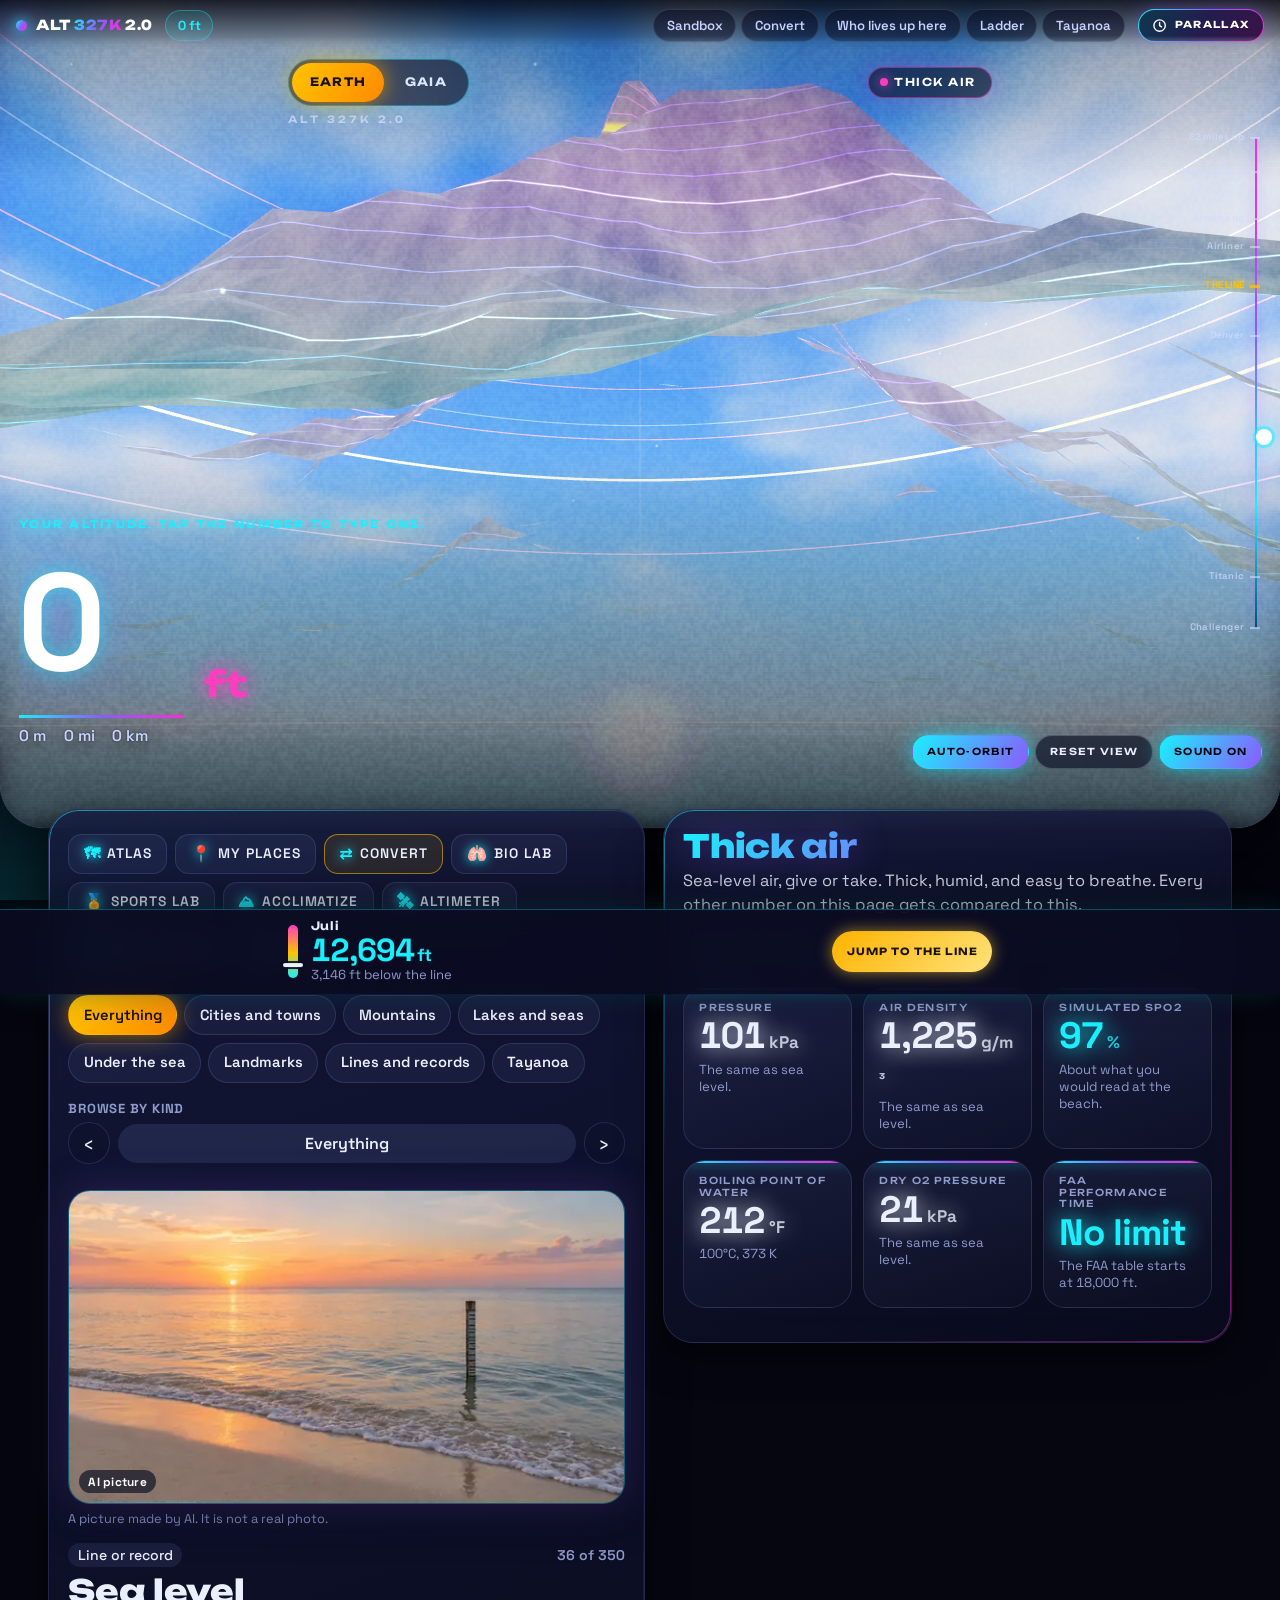
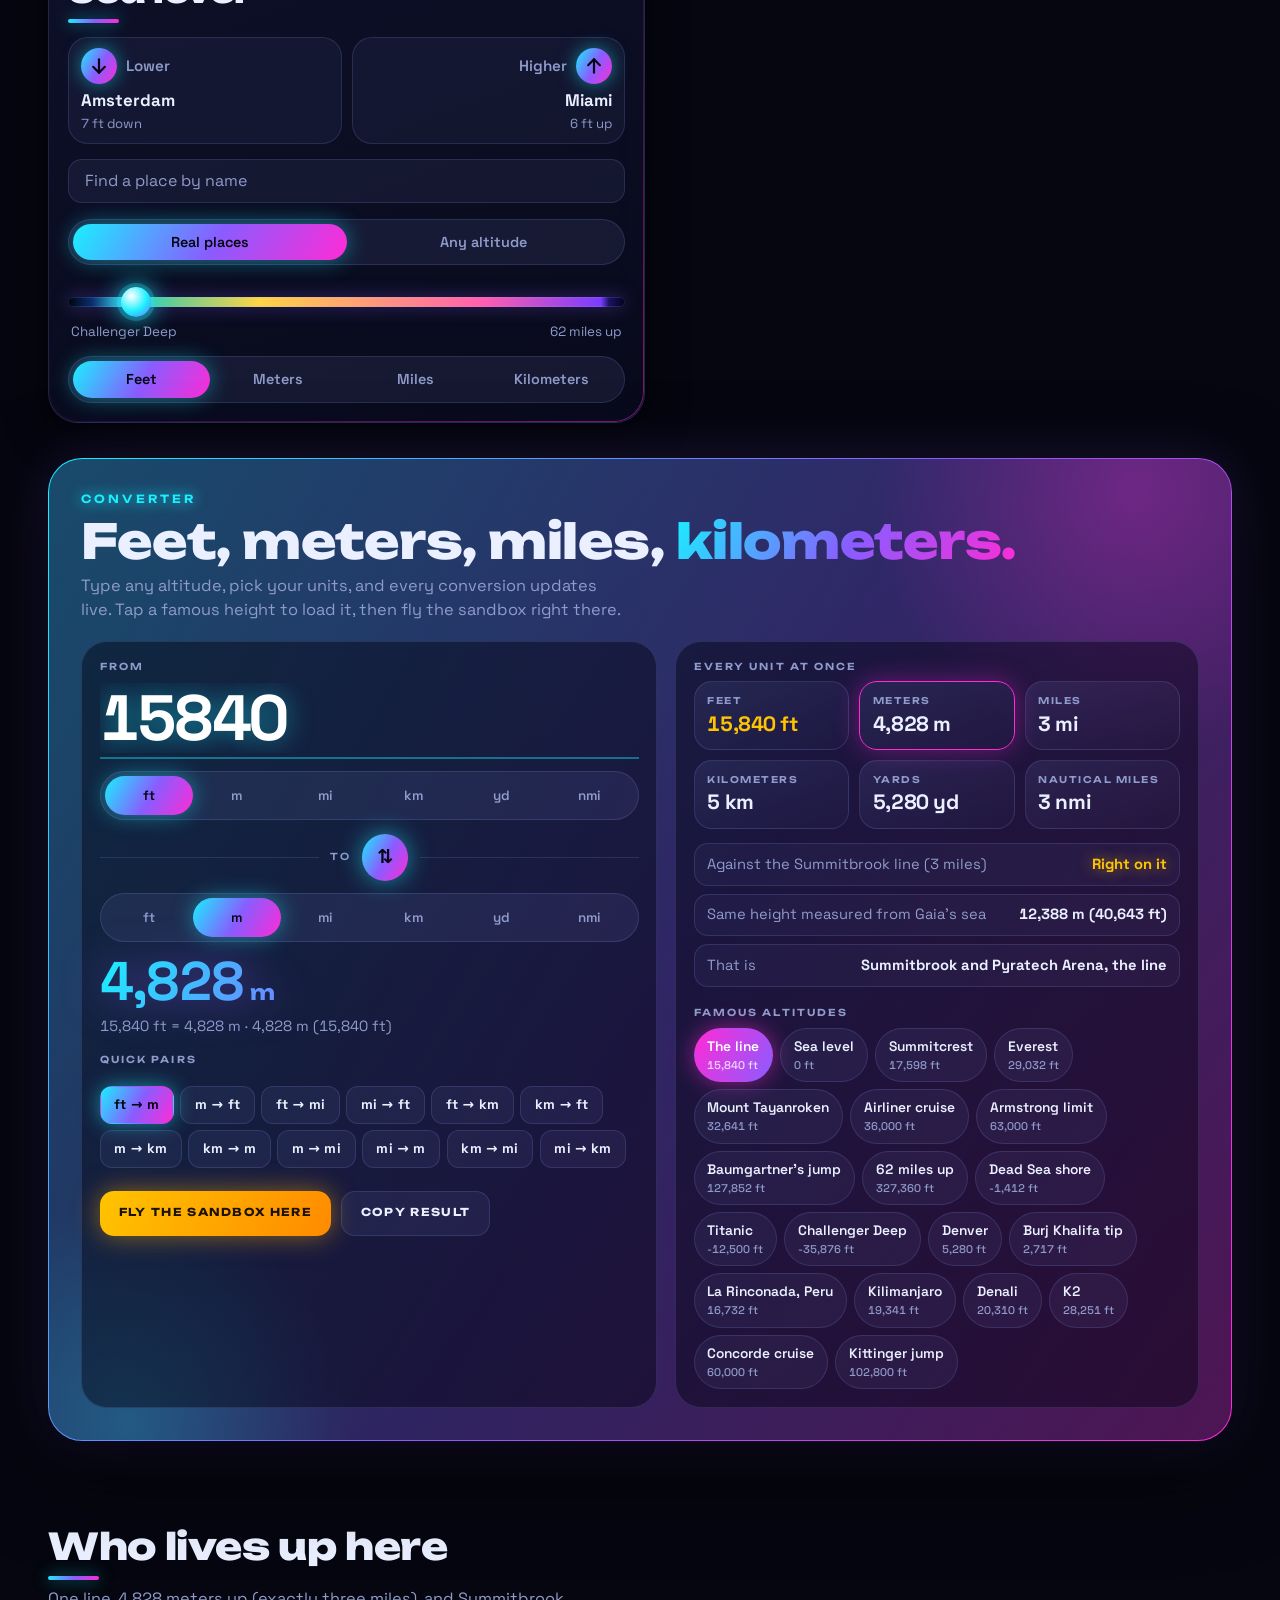
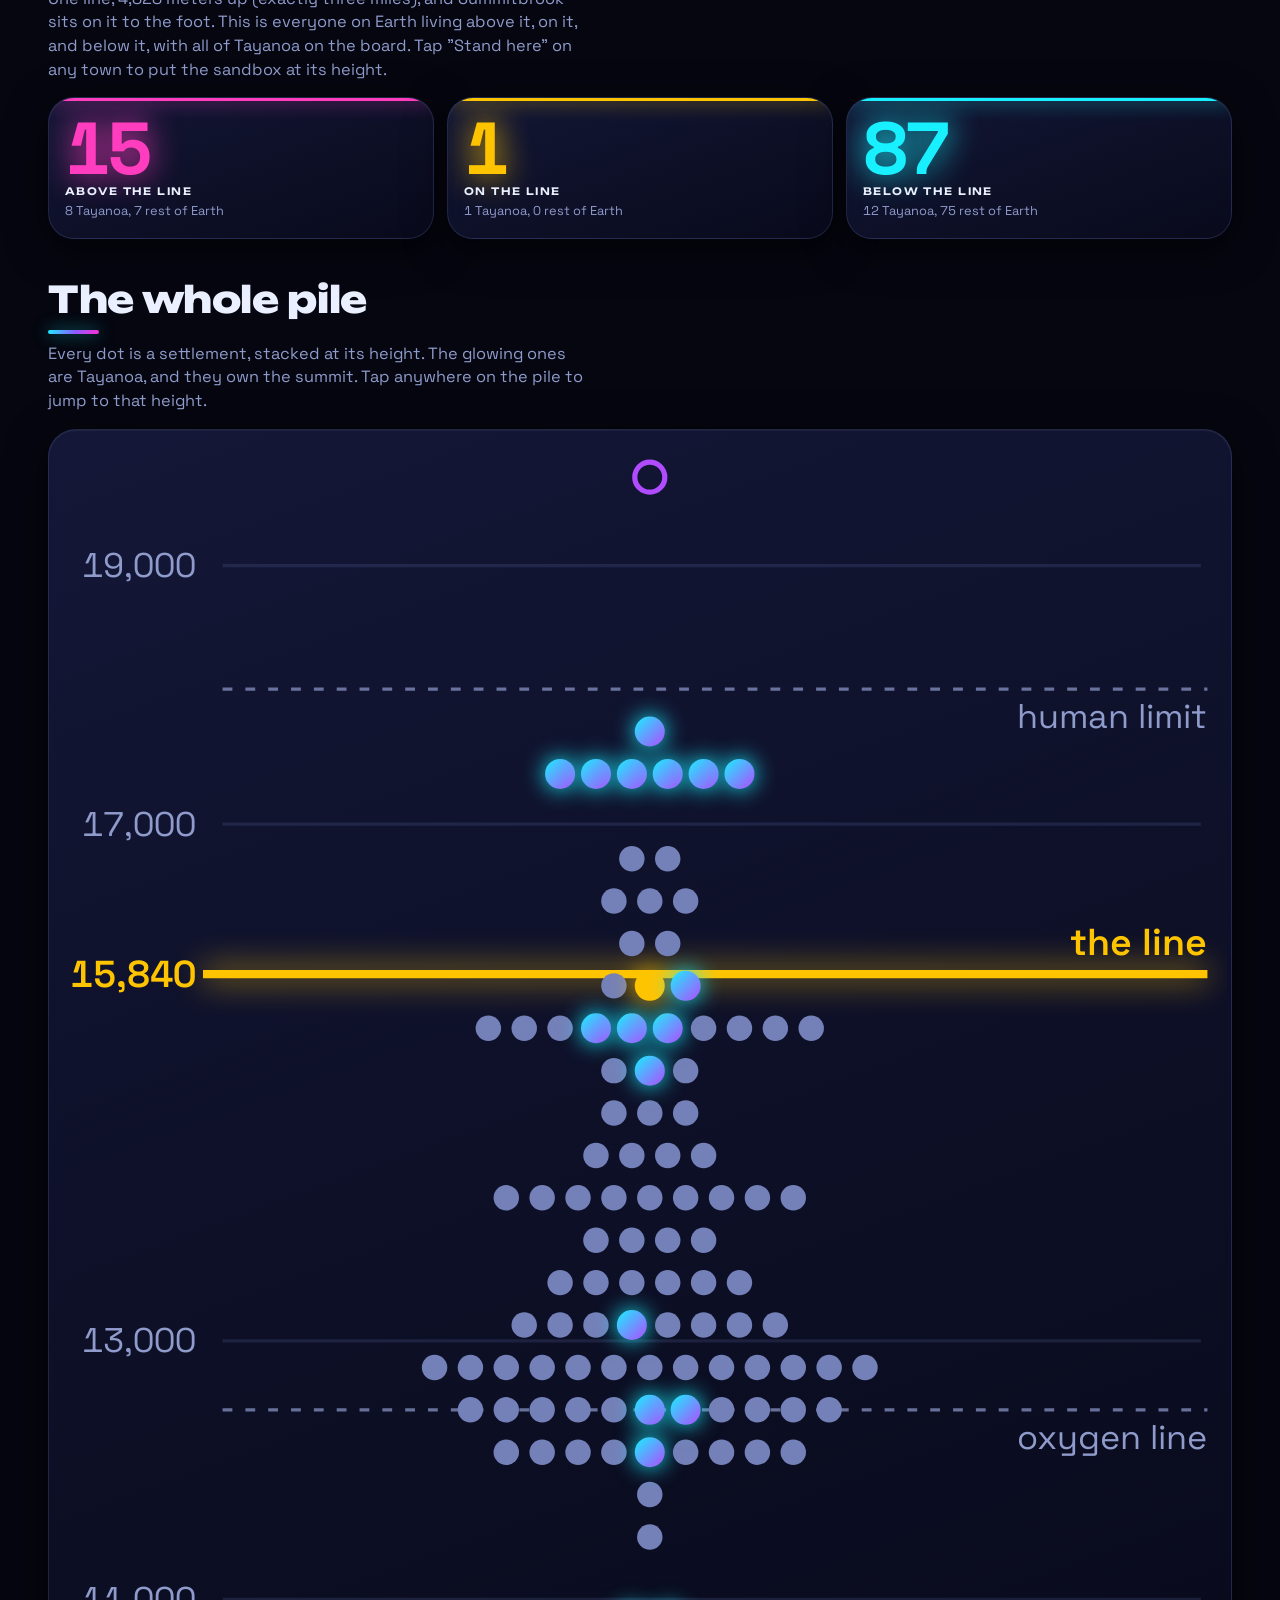
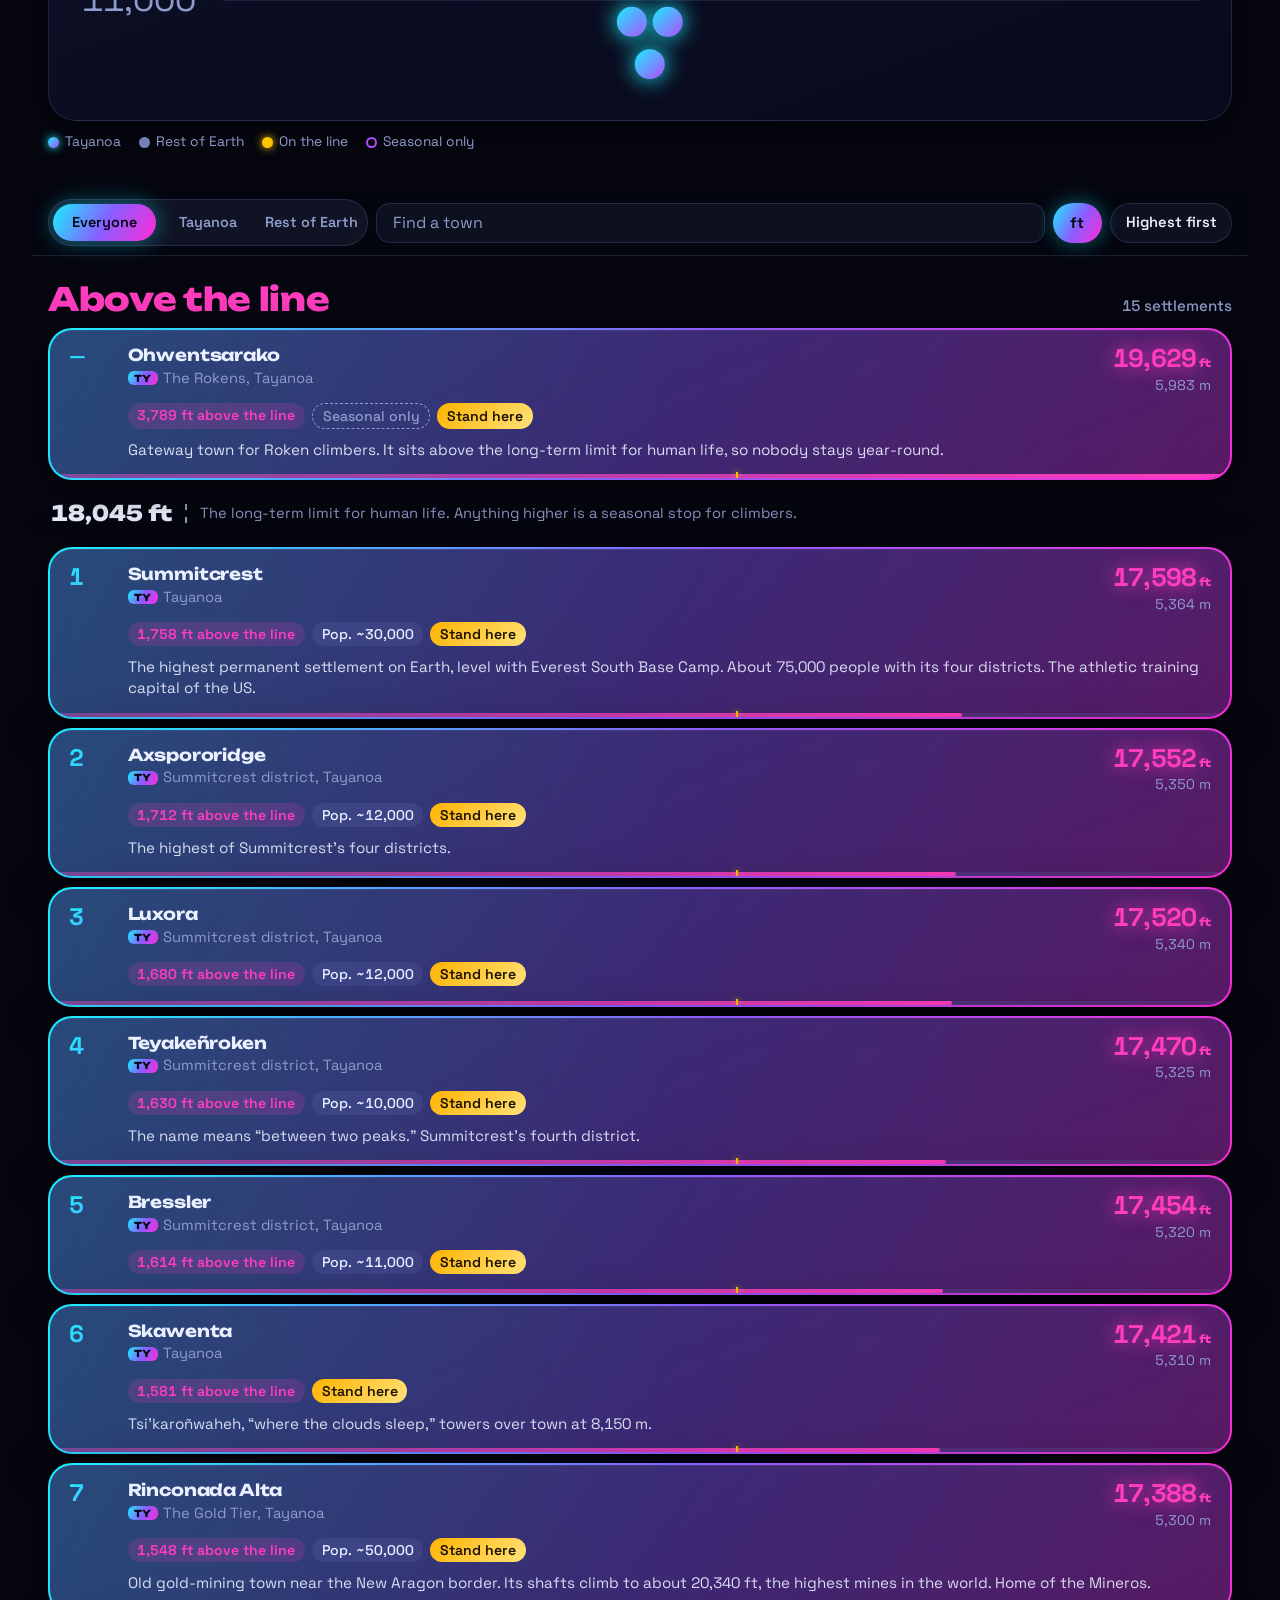
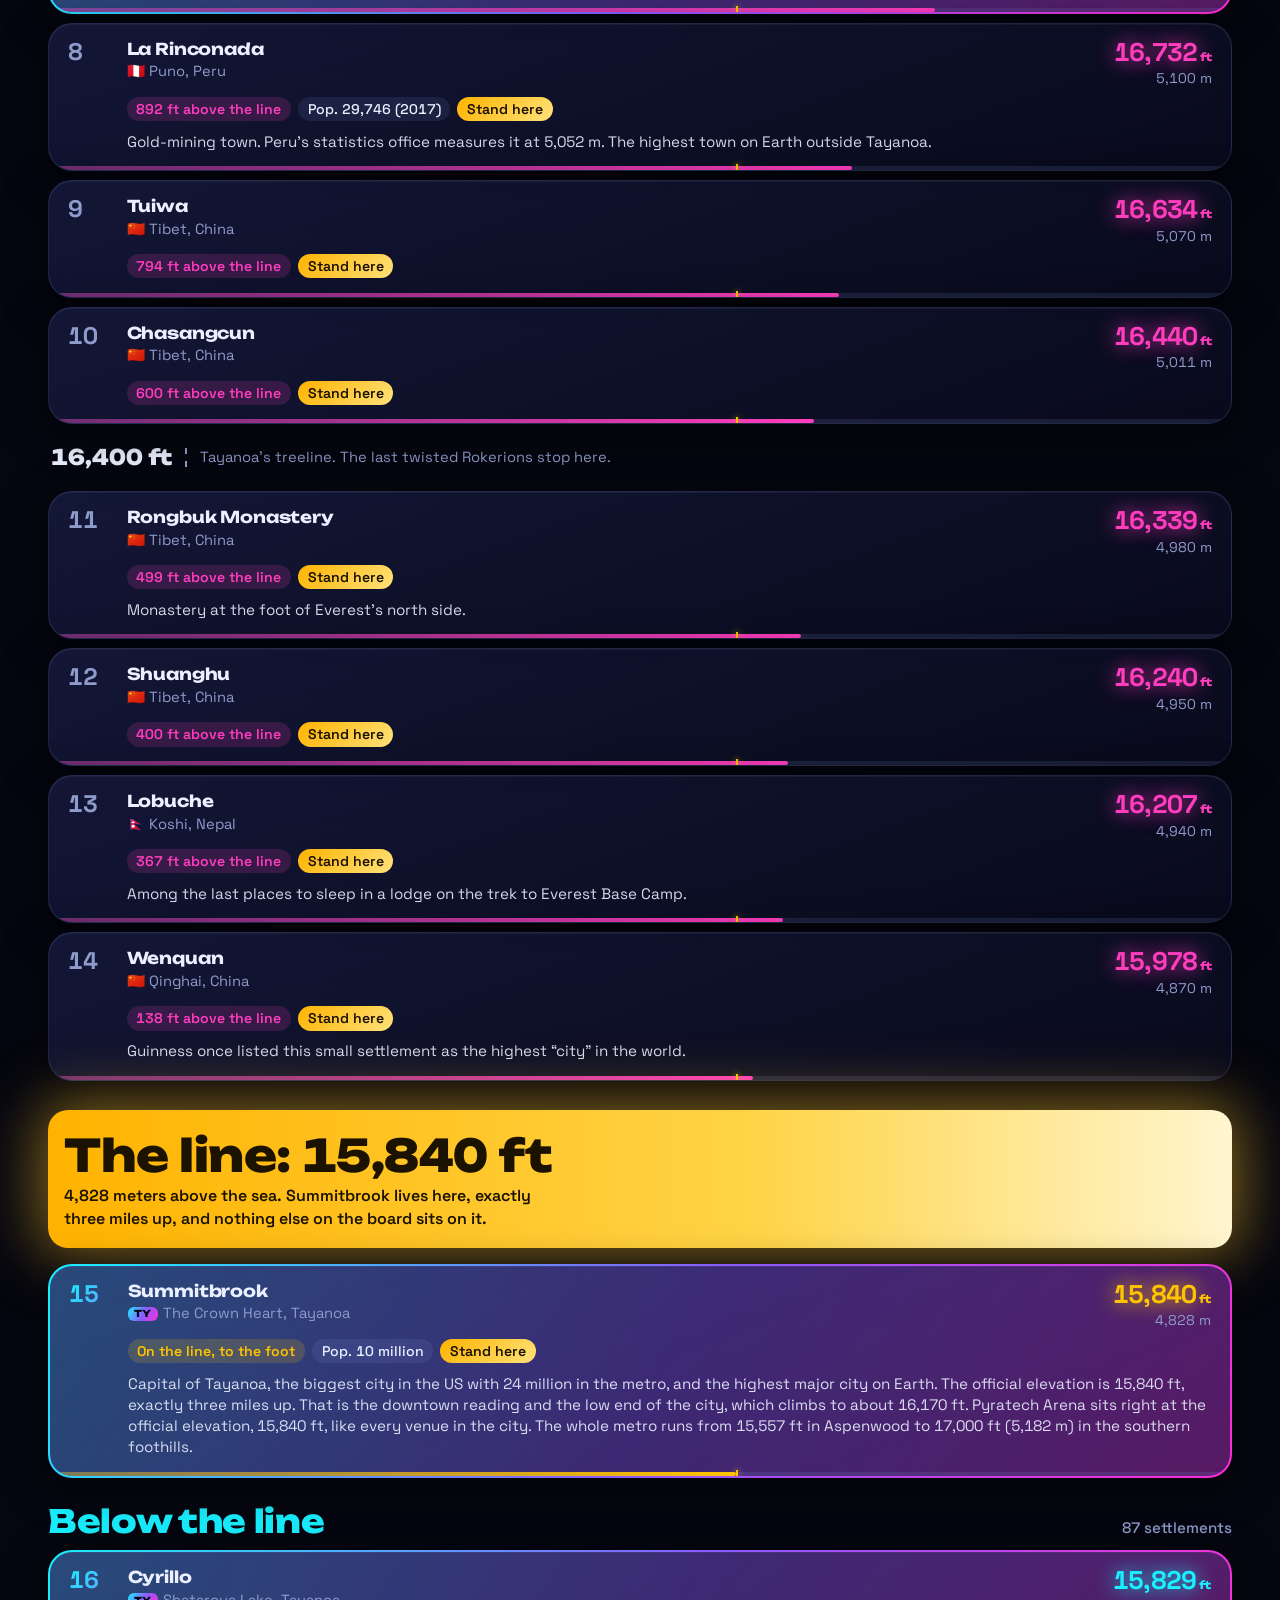
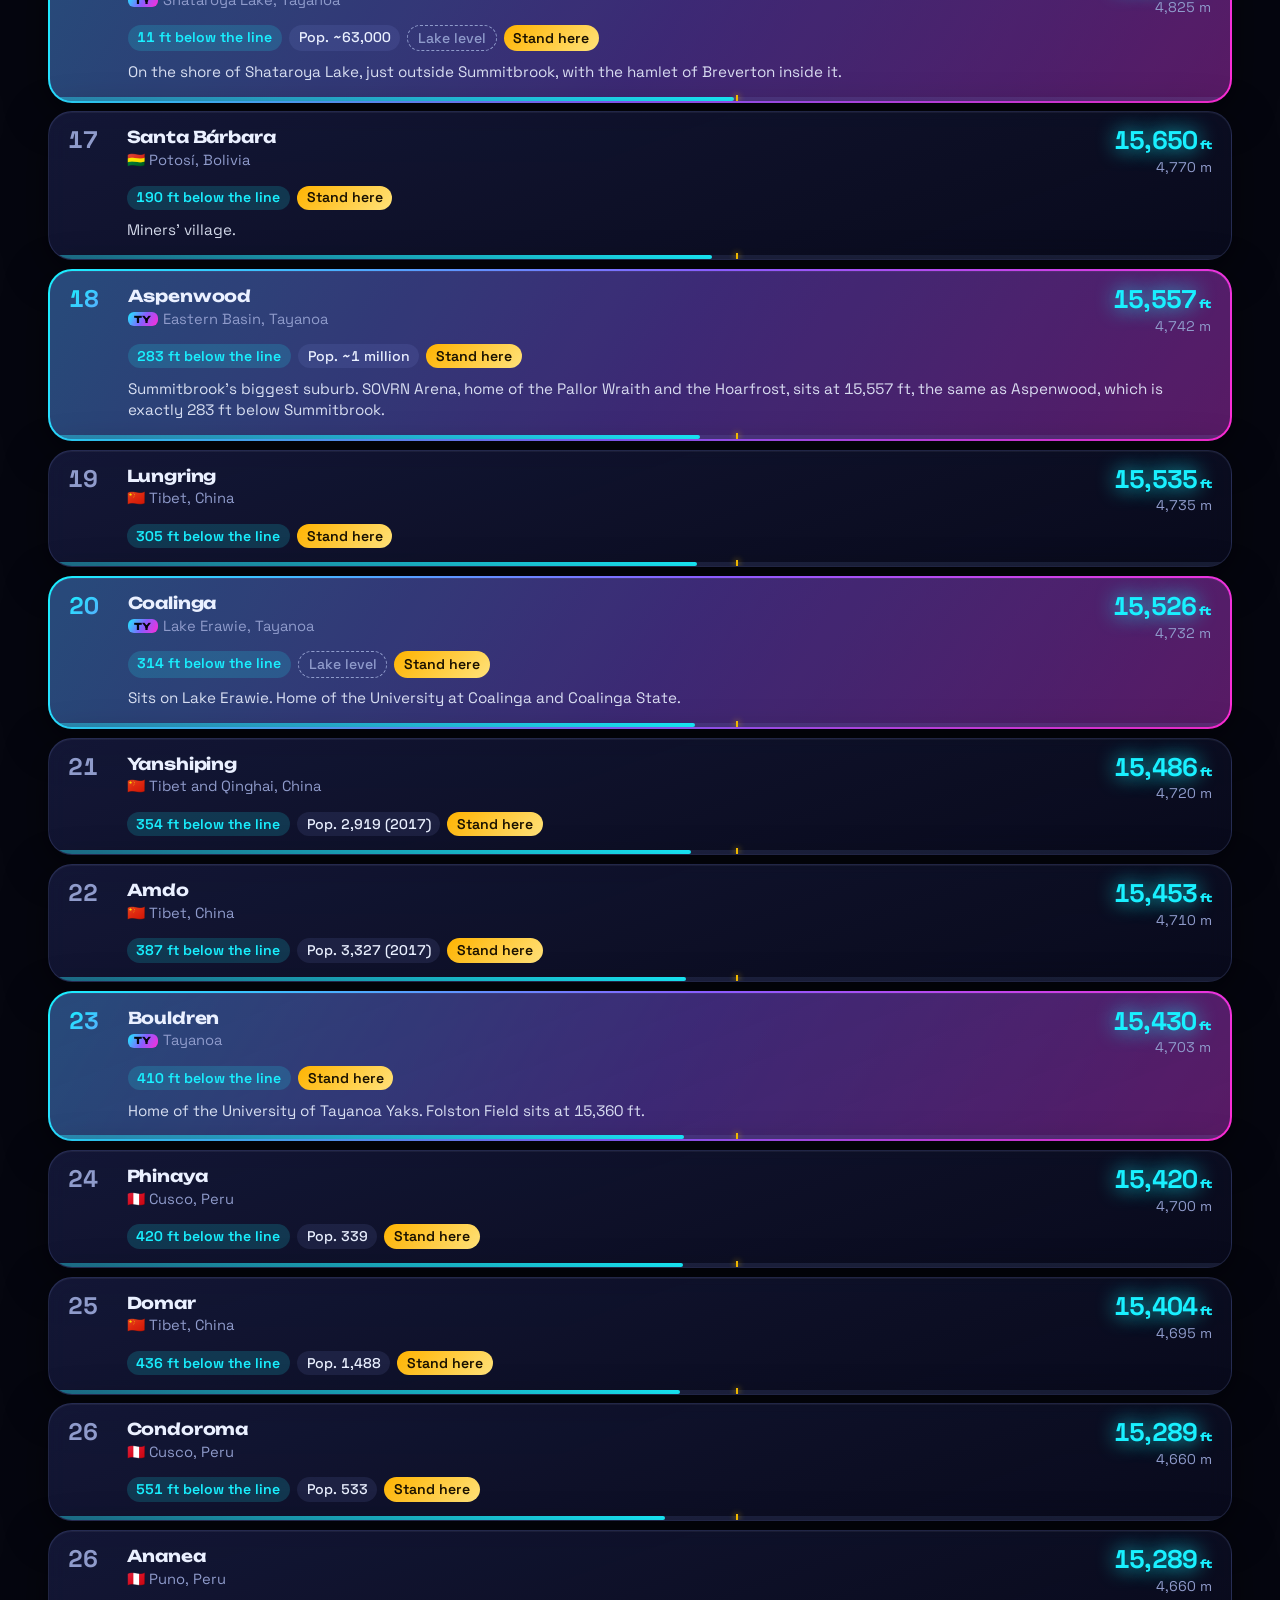
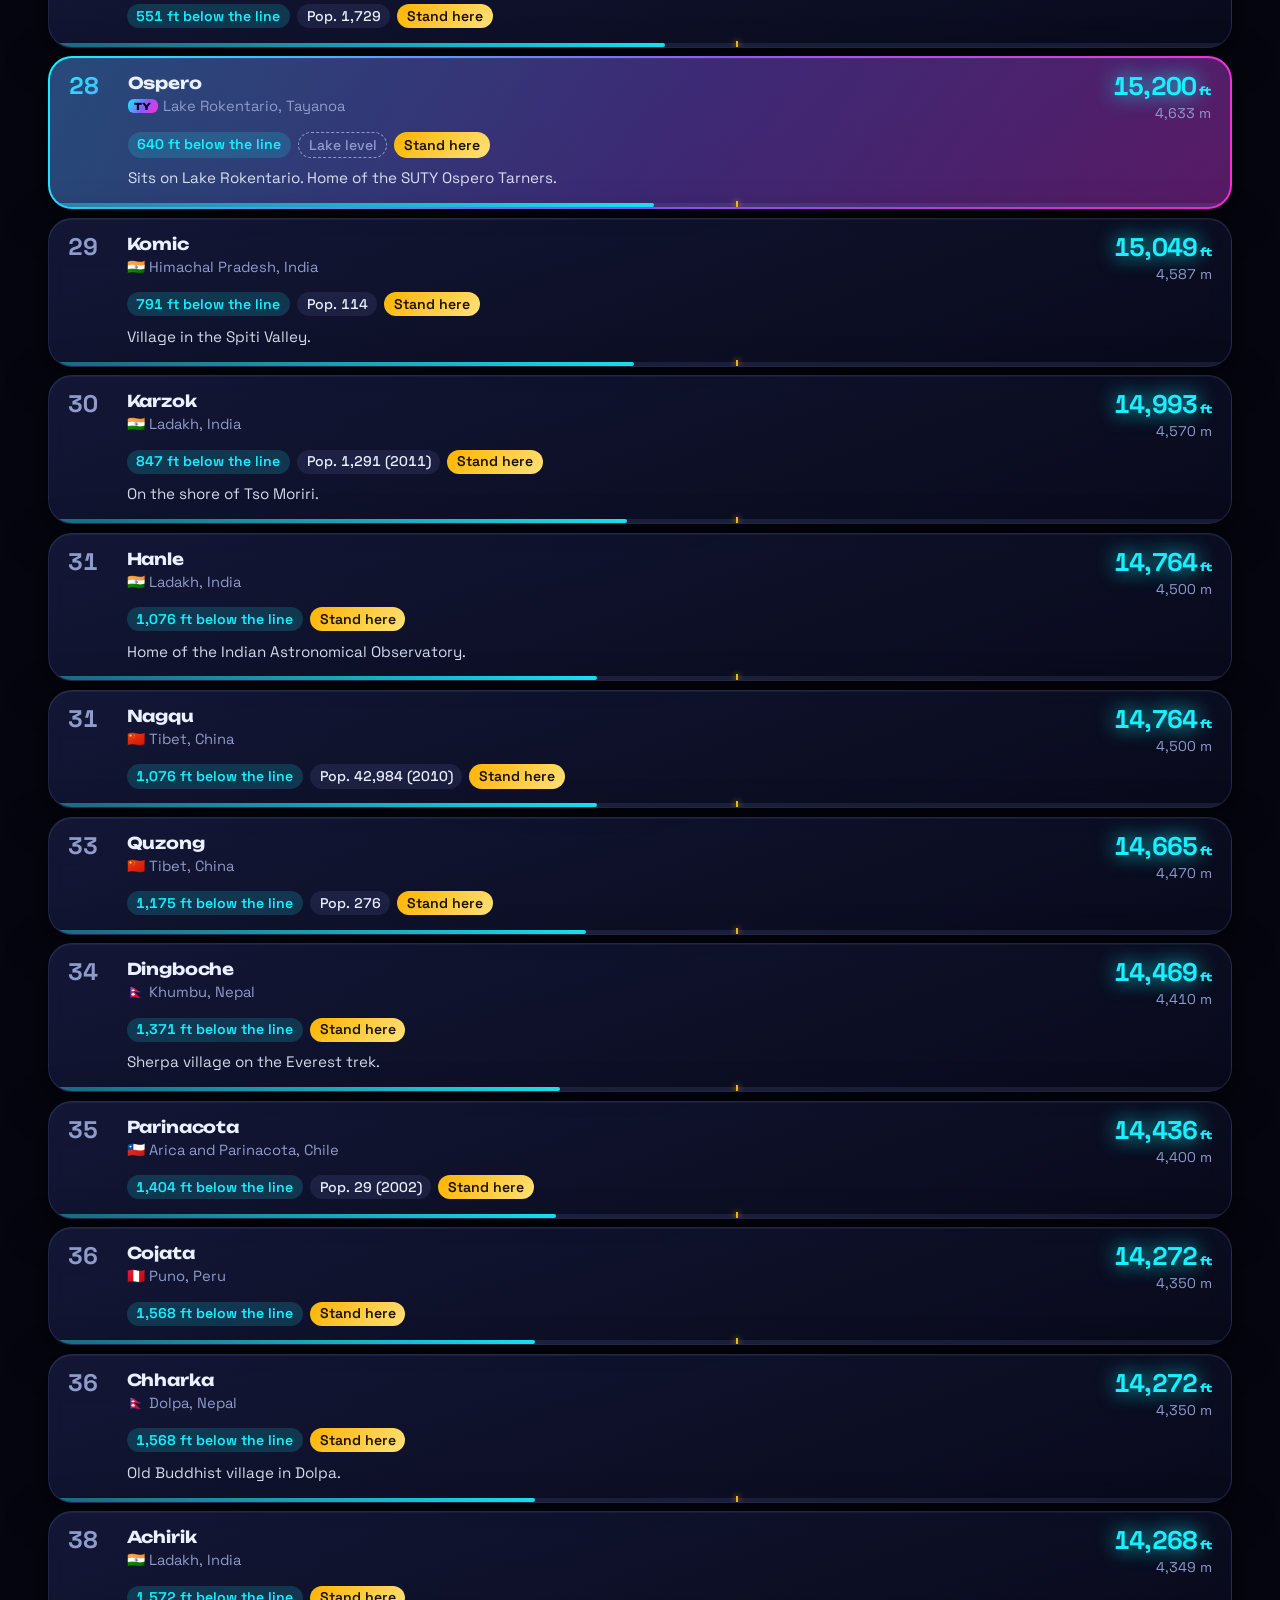
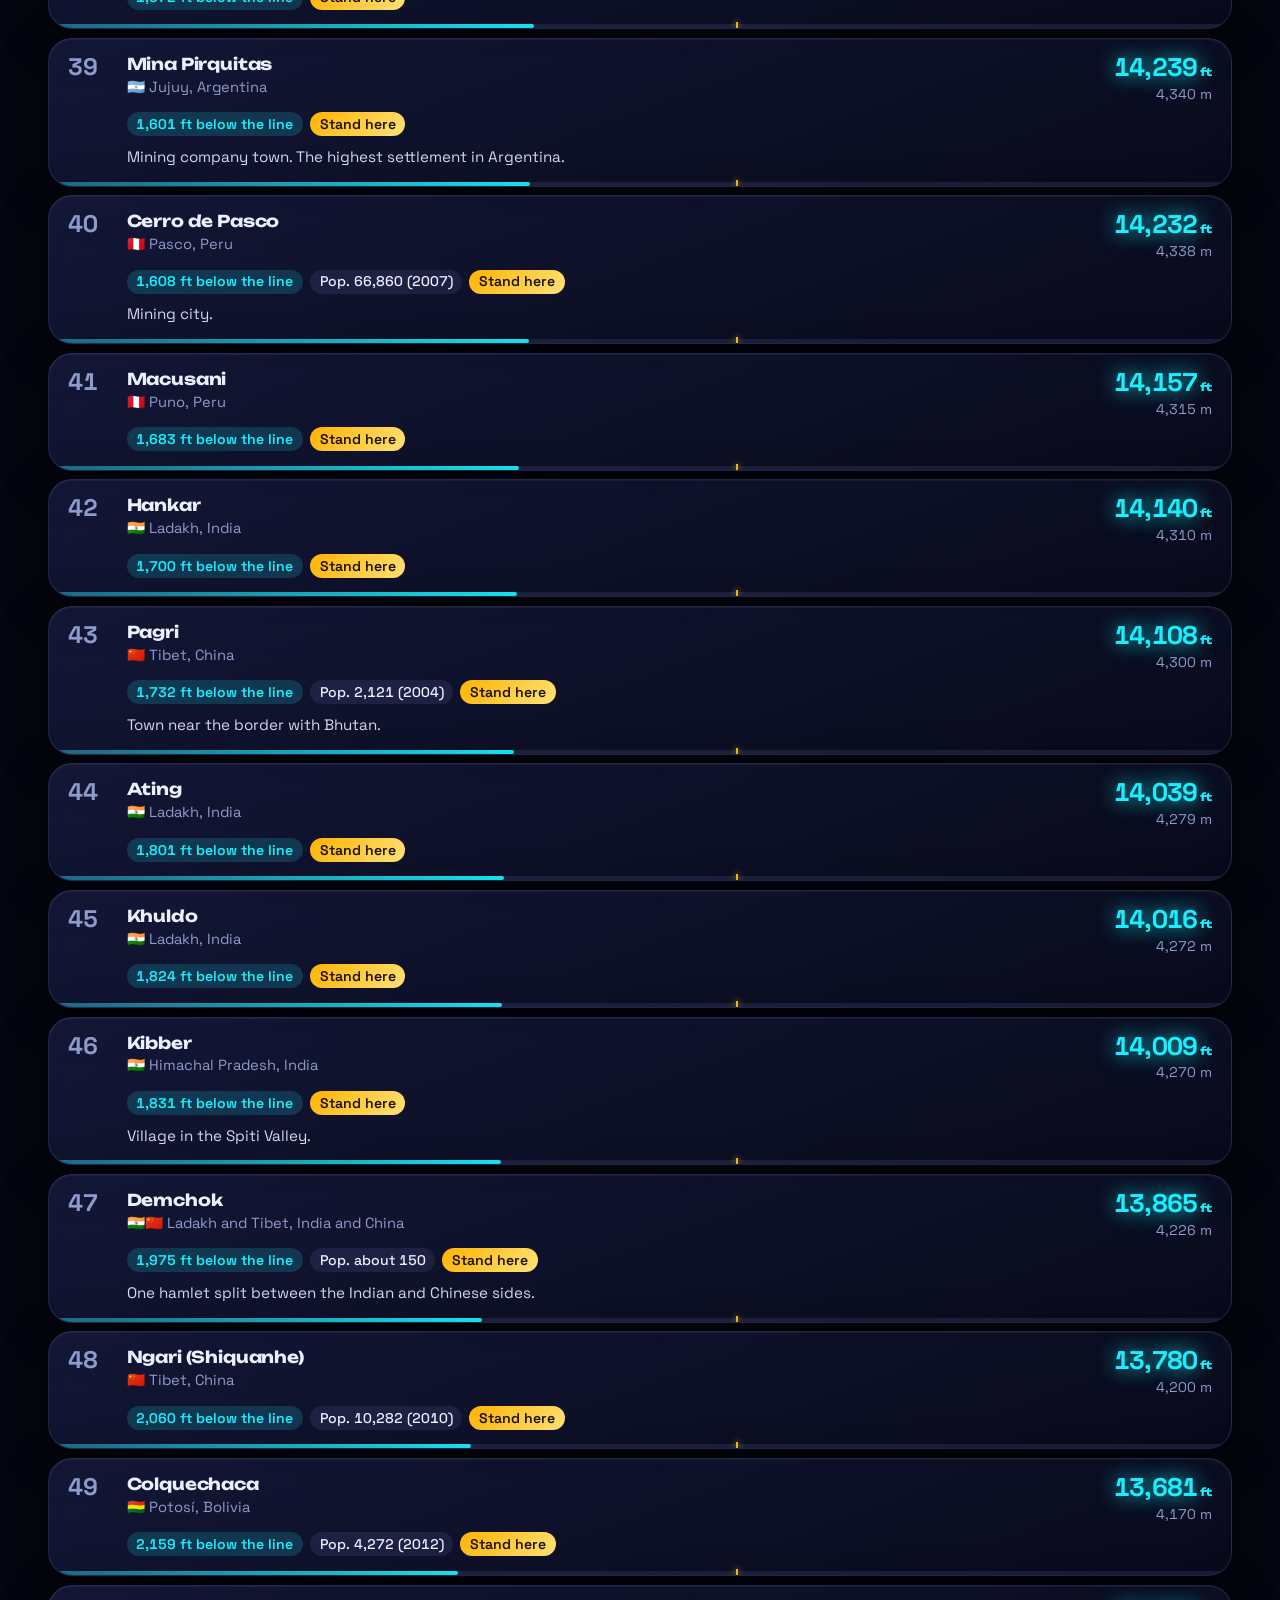
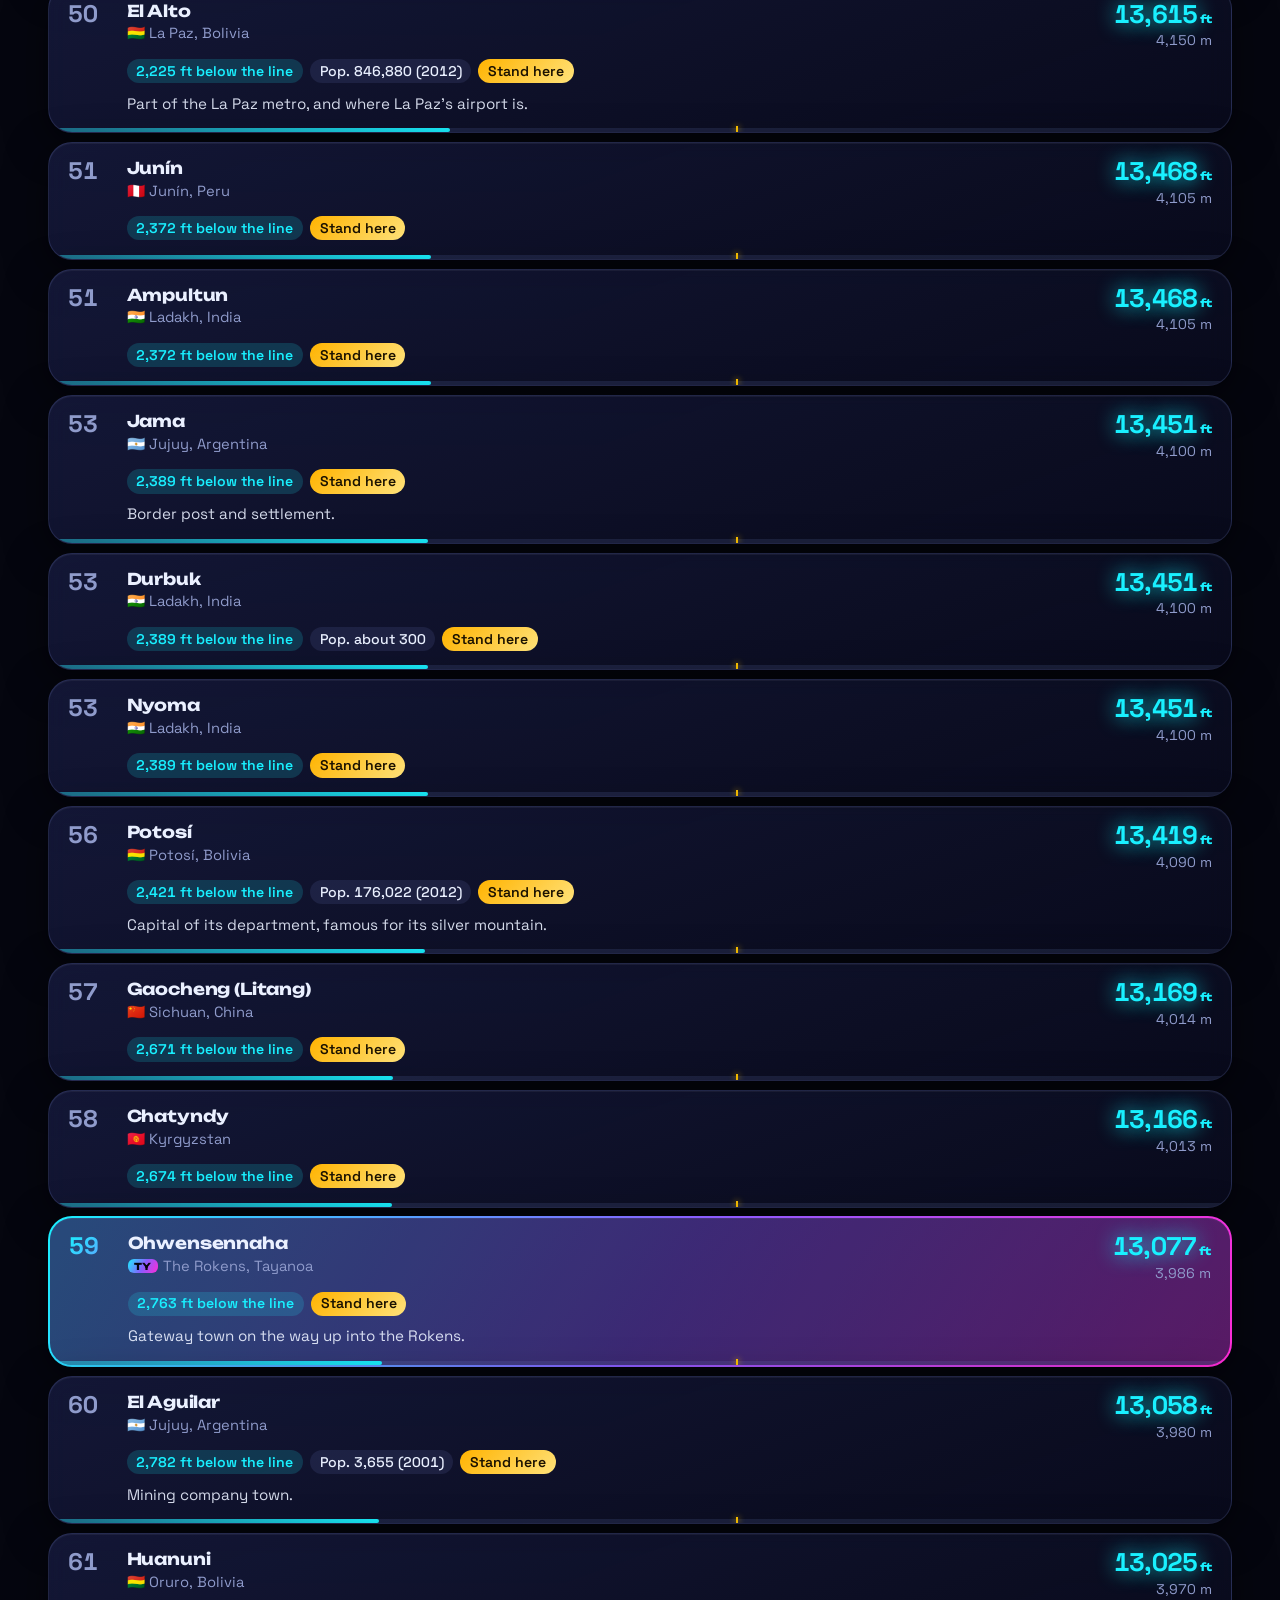
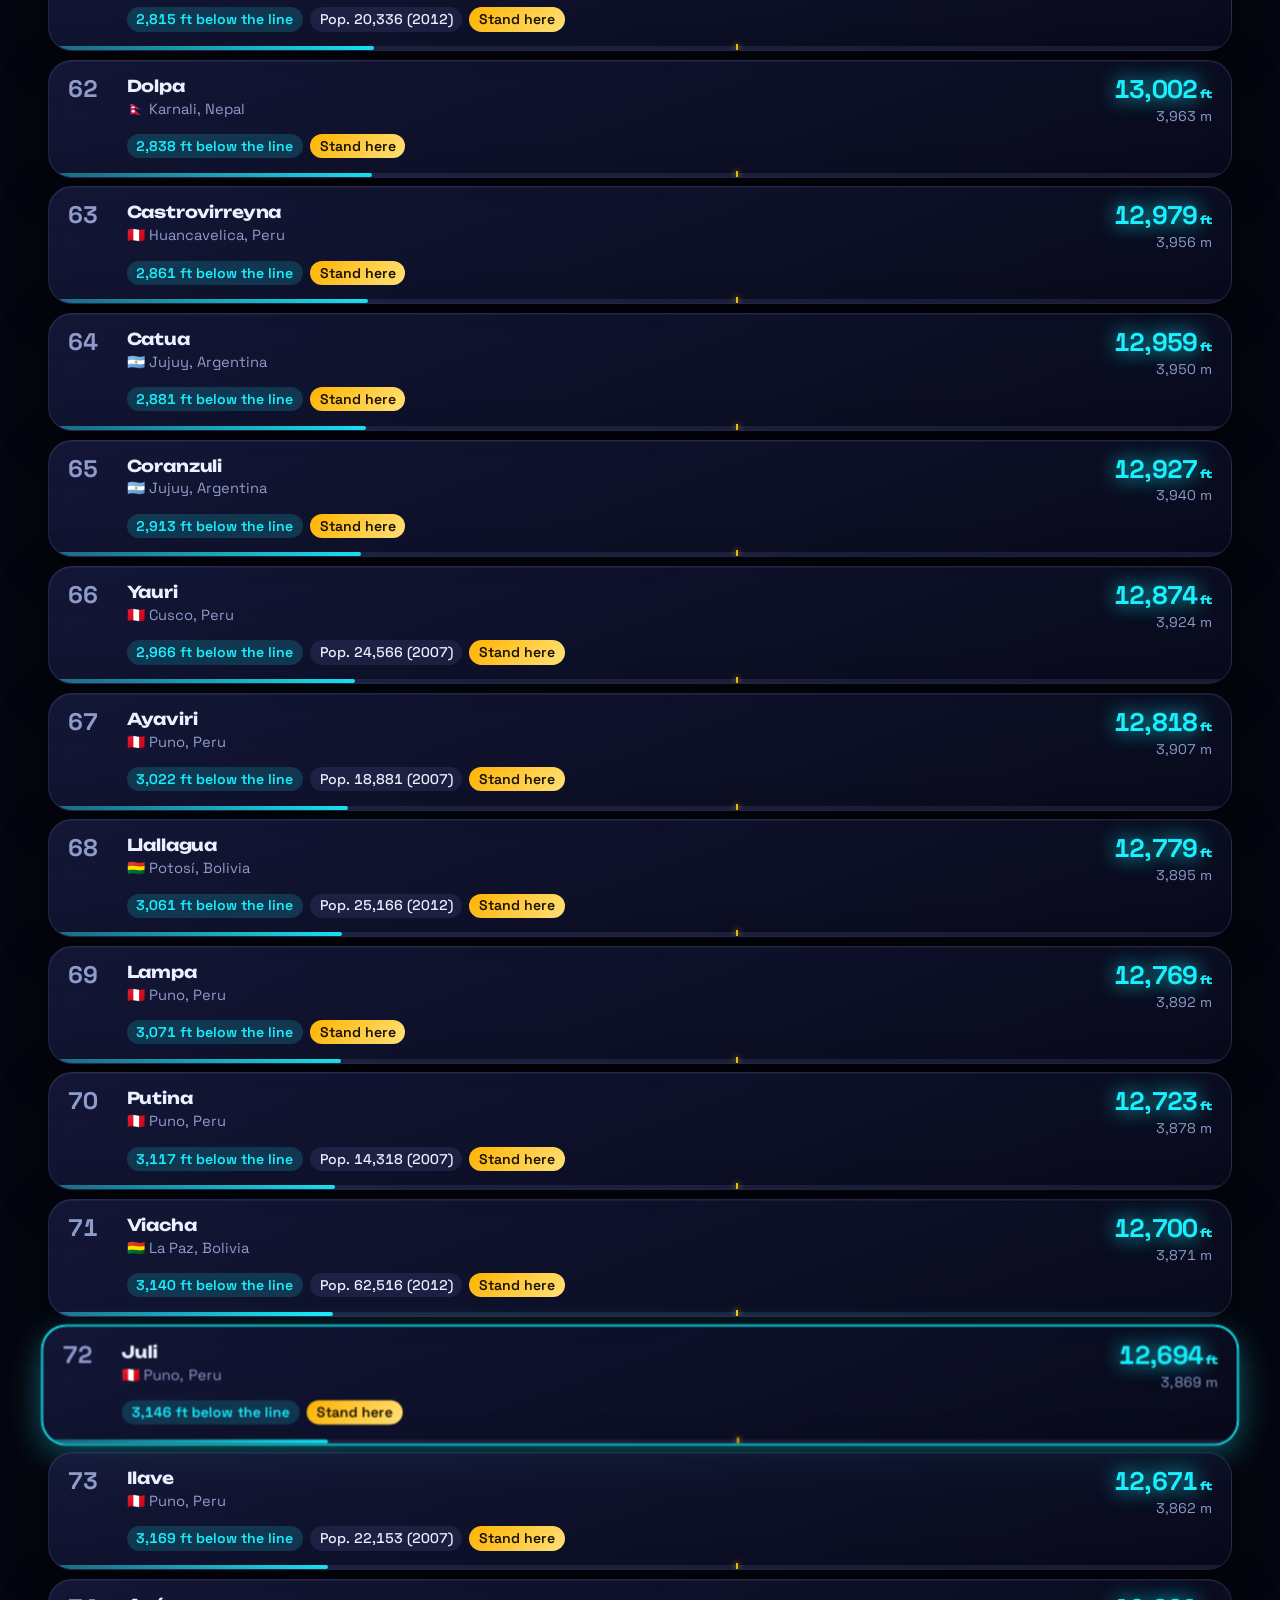
==== commit 91bb21e5: "Rename the combined app to High Noon High for altitude (ALT 327K 2.0), noon for time (Parallax 2.0)." ====
--- a/alt-327k-2-0/index.html
+++ b/alt-327k-2-0/index.html
@@ -5166,7 +5166,7 @@
   var h = a.getAttribute('href') || '';
   if (h.indexOf('../alt-327k-2-0/') !== 0 && h.indexOf('../parallax-2-0/') !== 0) { return; }
   ev.preventDefault();
-  // Inside the combined app (Parallax + ALT 327K), the app just shows the other page, already loaded, at the same place.
+  // Inside the combined app (High Noon), the app just shows the other page, already loaded, at the same place.
   var duo = null;
   try { duo = window.parent !== window && window.parent.DUO ? window.parent.DUO : null; } catch (err) { duo = null; }
   if (duo) { duo.open(h.indexOf('../alt-327k-2-0/') === 0 ? 'alt' : 'parallax', h.indexOf('#') >= 0 ? h.slice(h.indexOf('#')) : ''); return; }
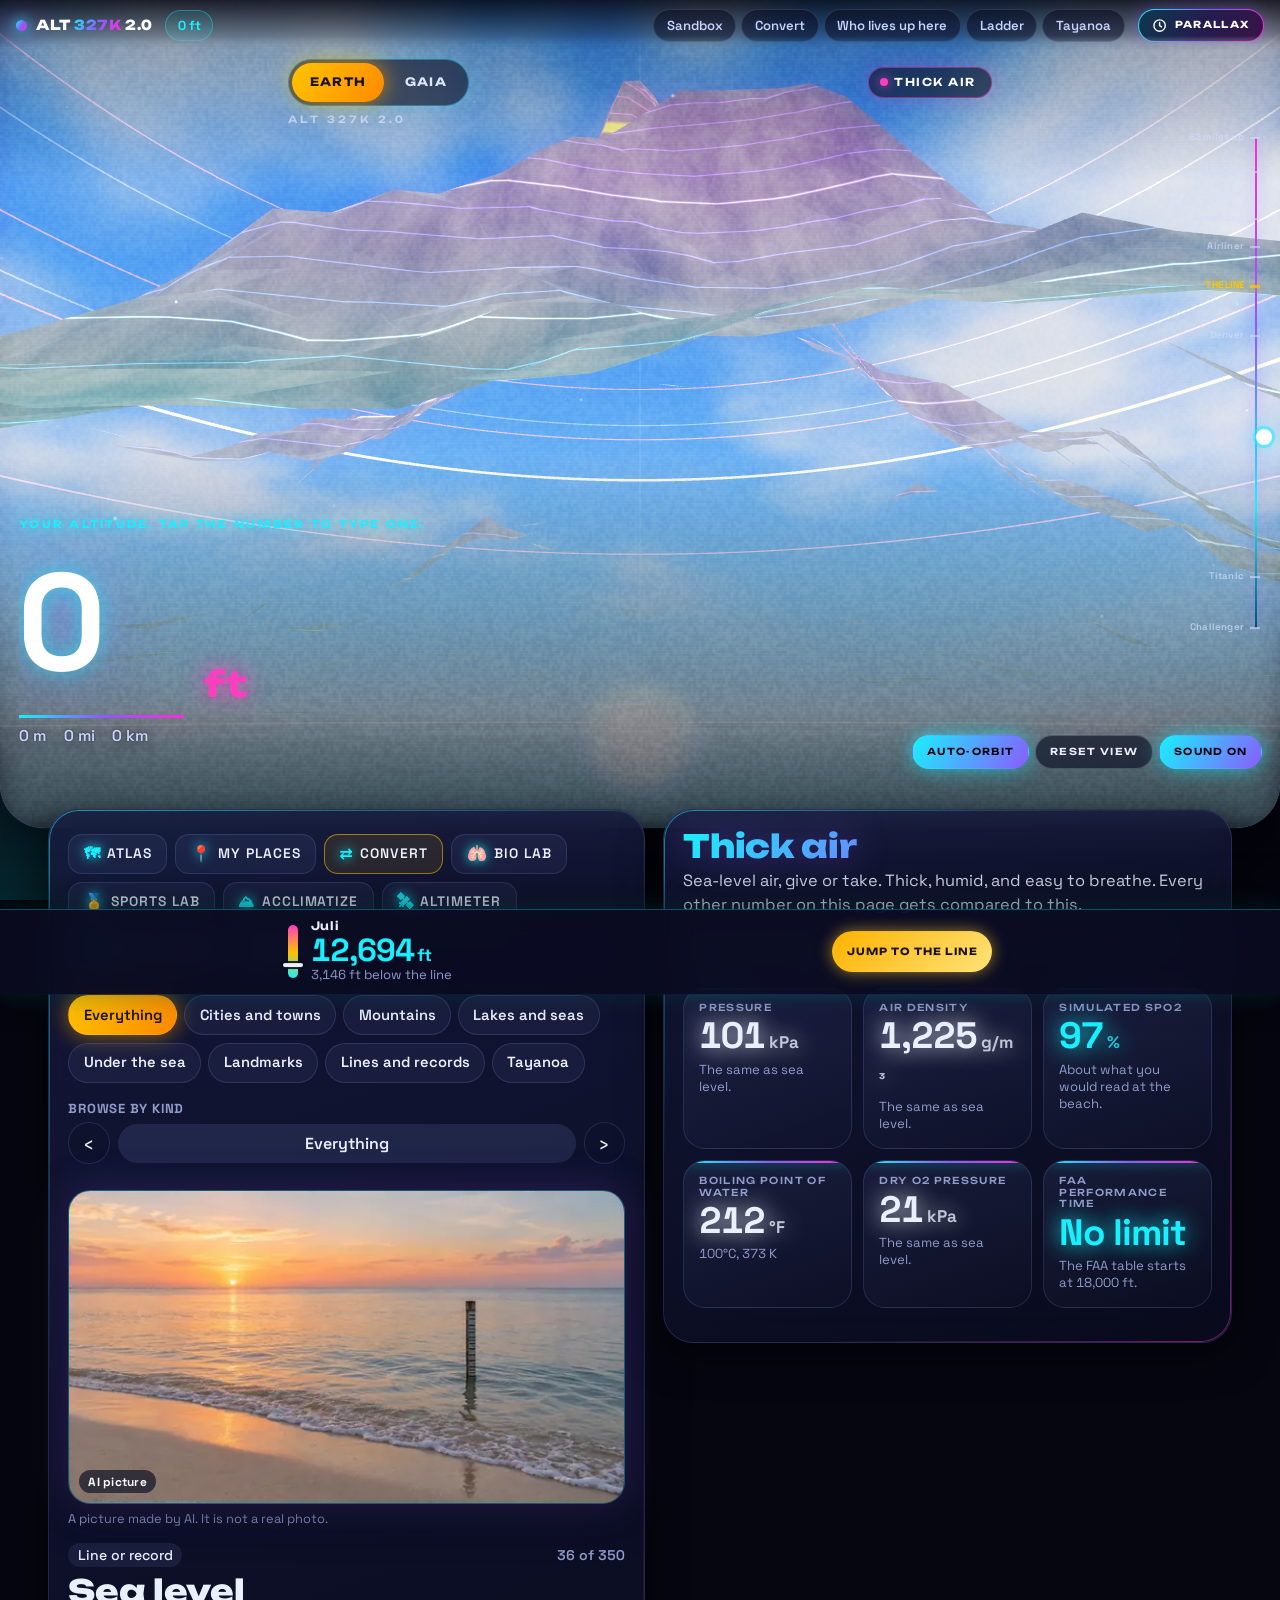
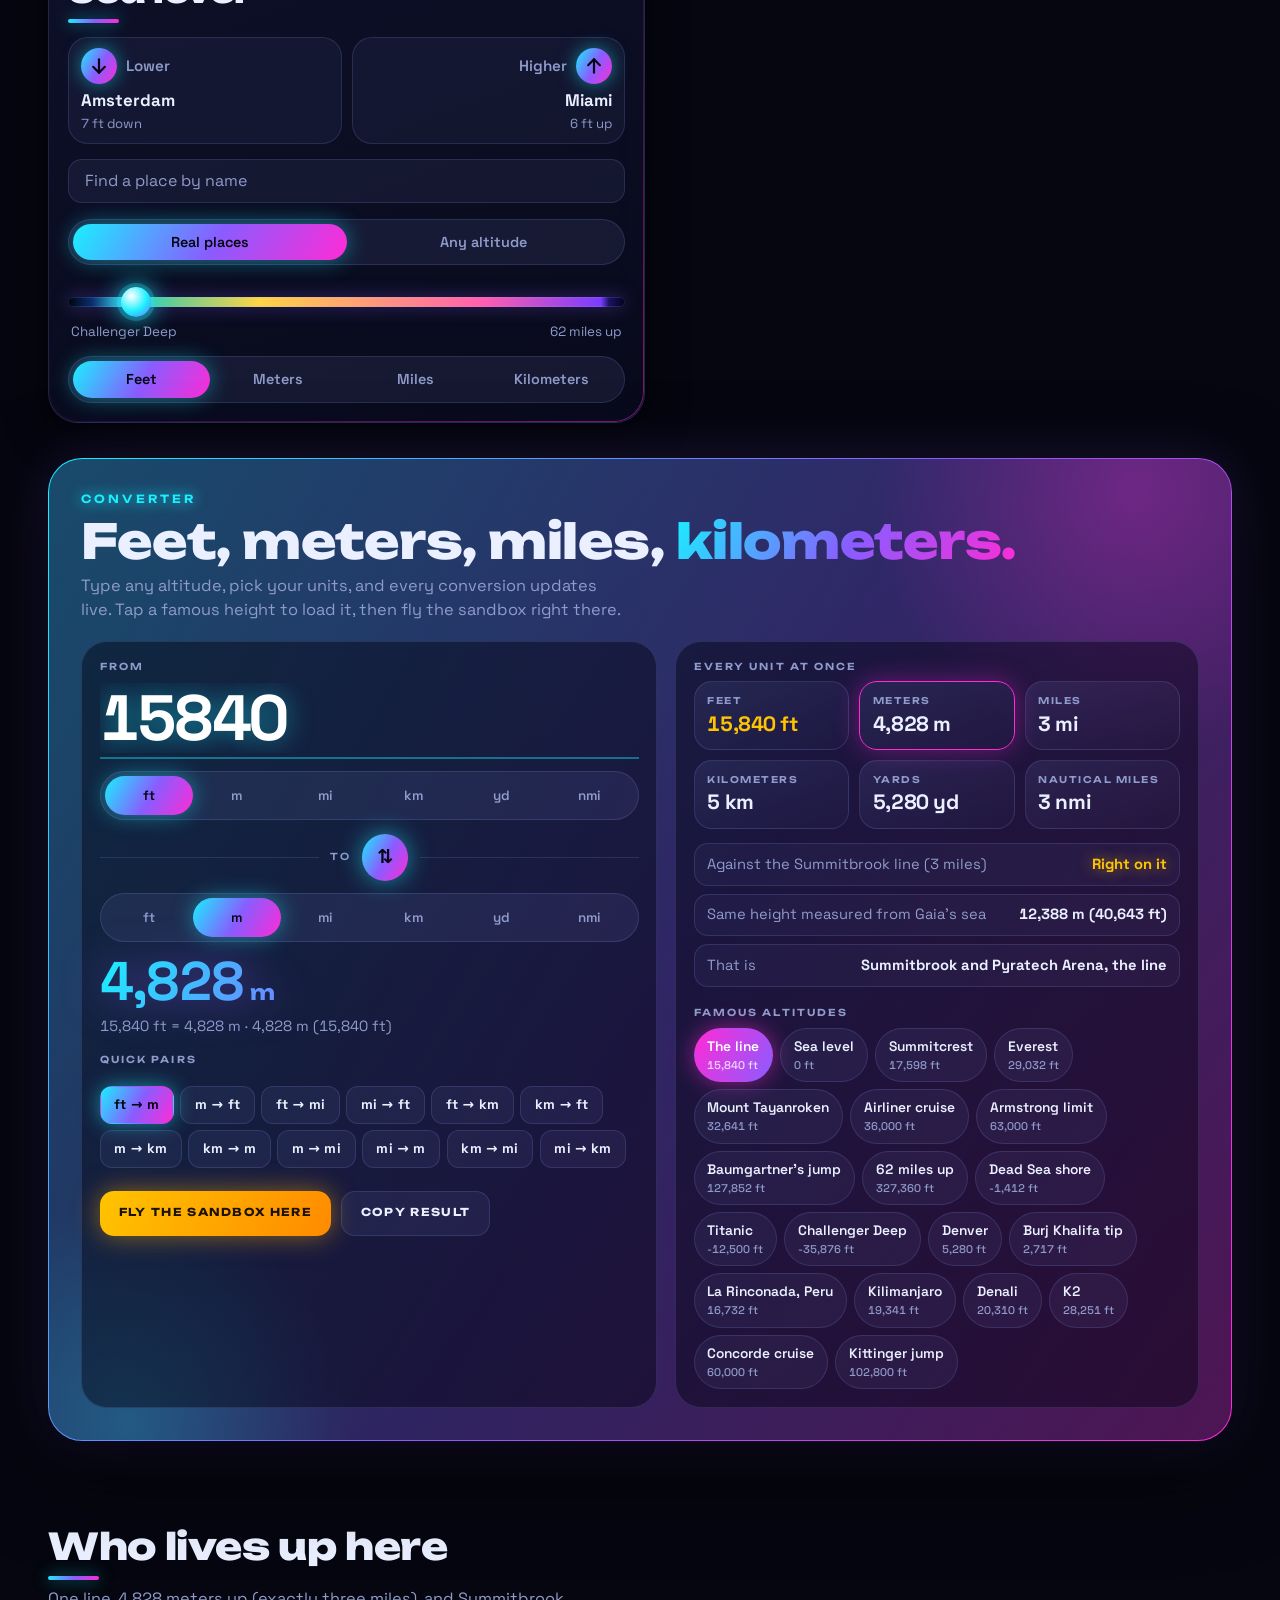
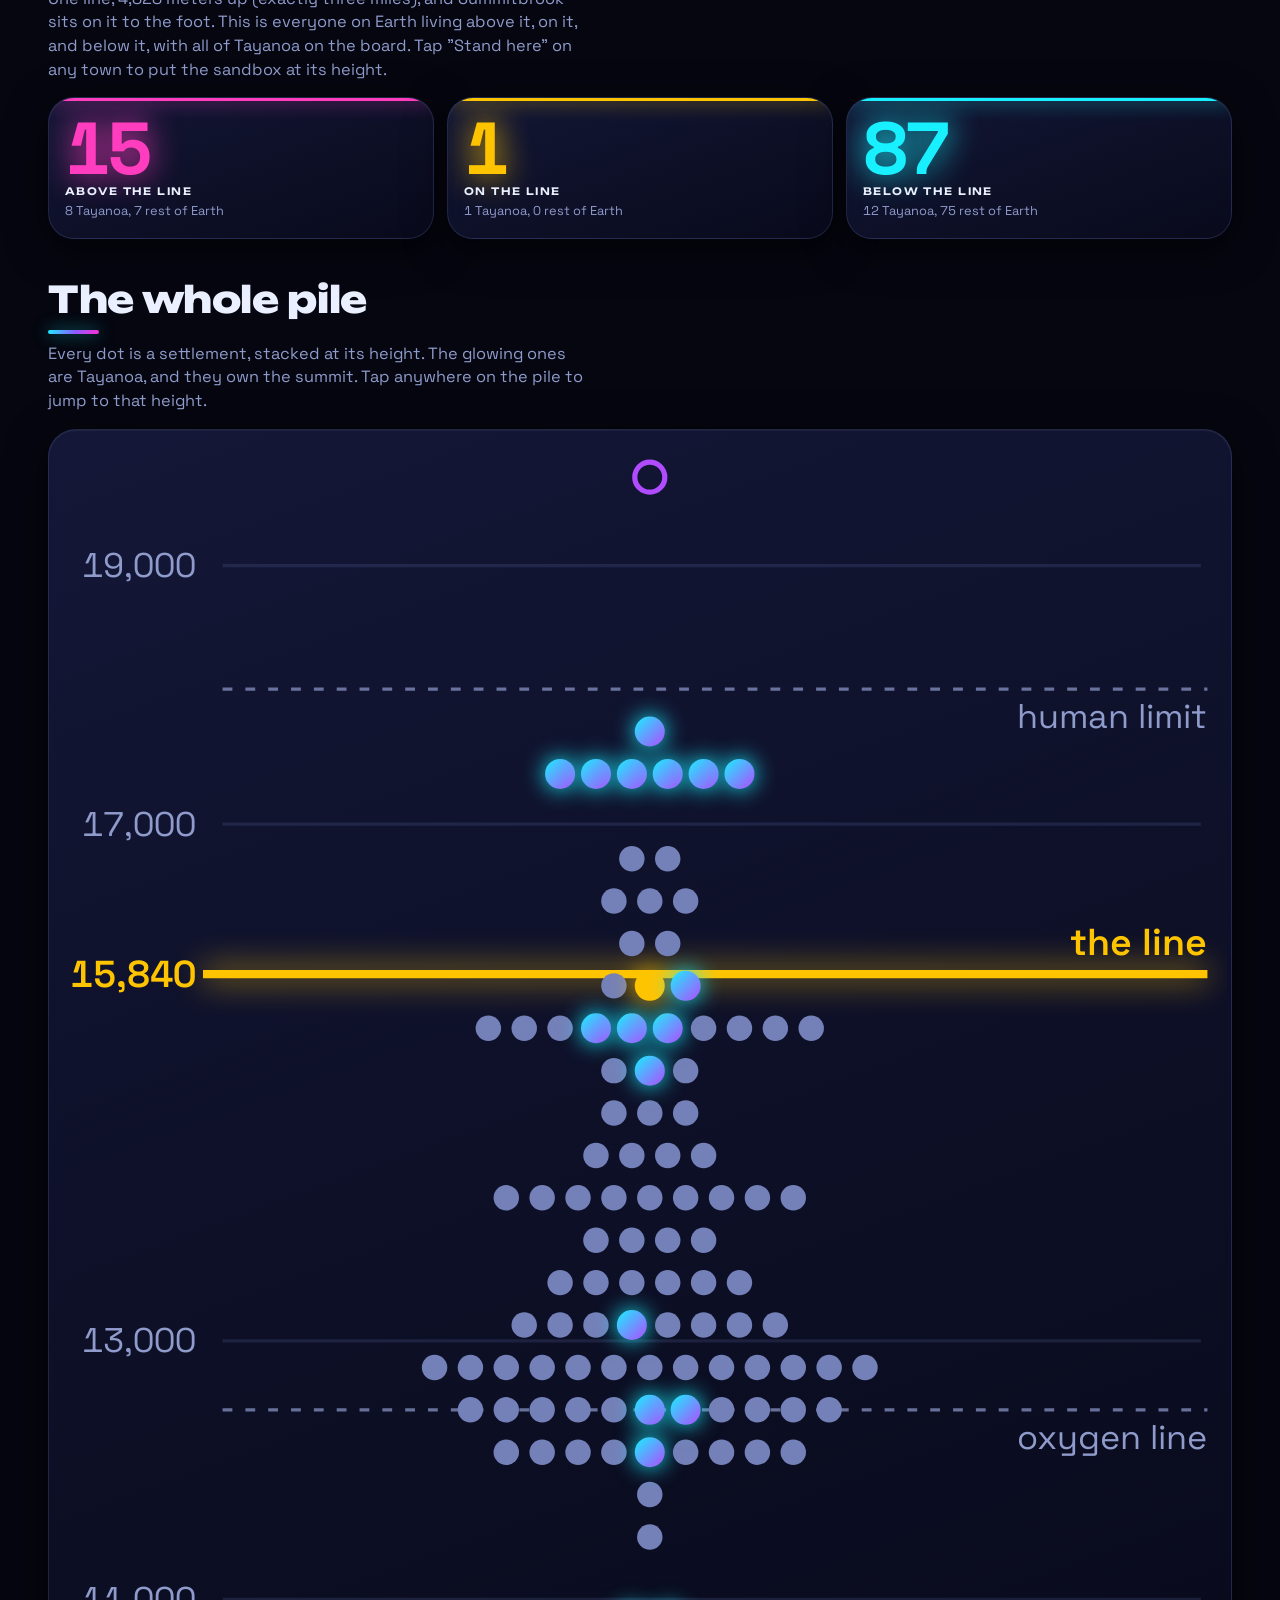
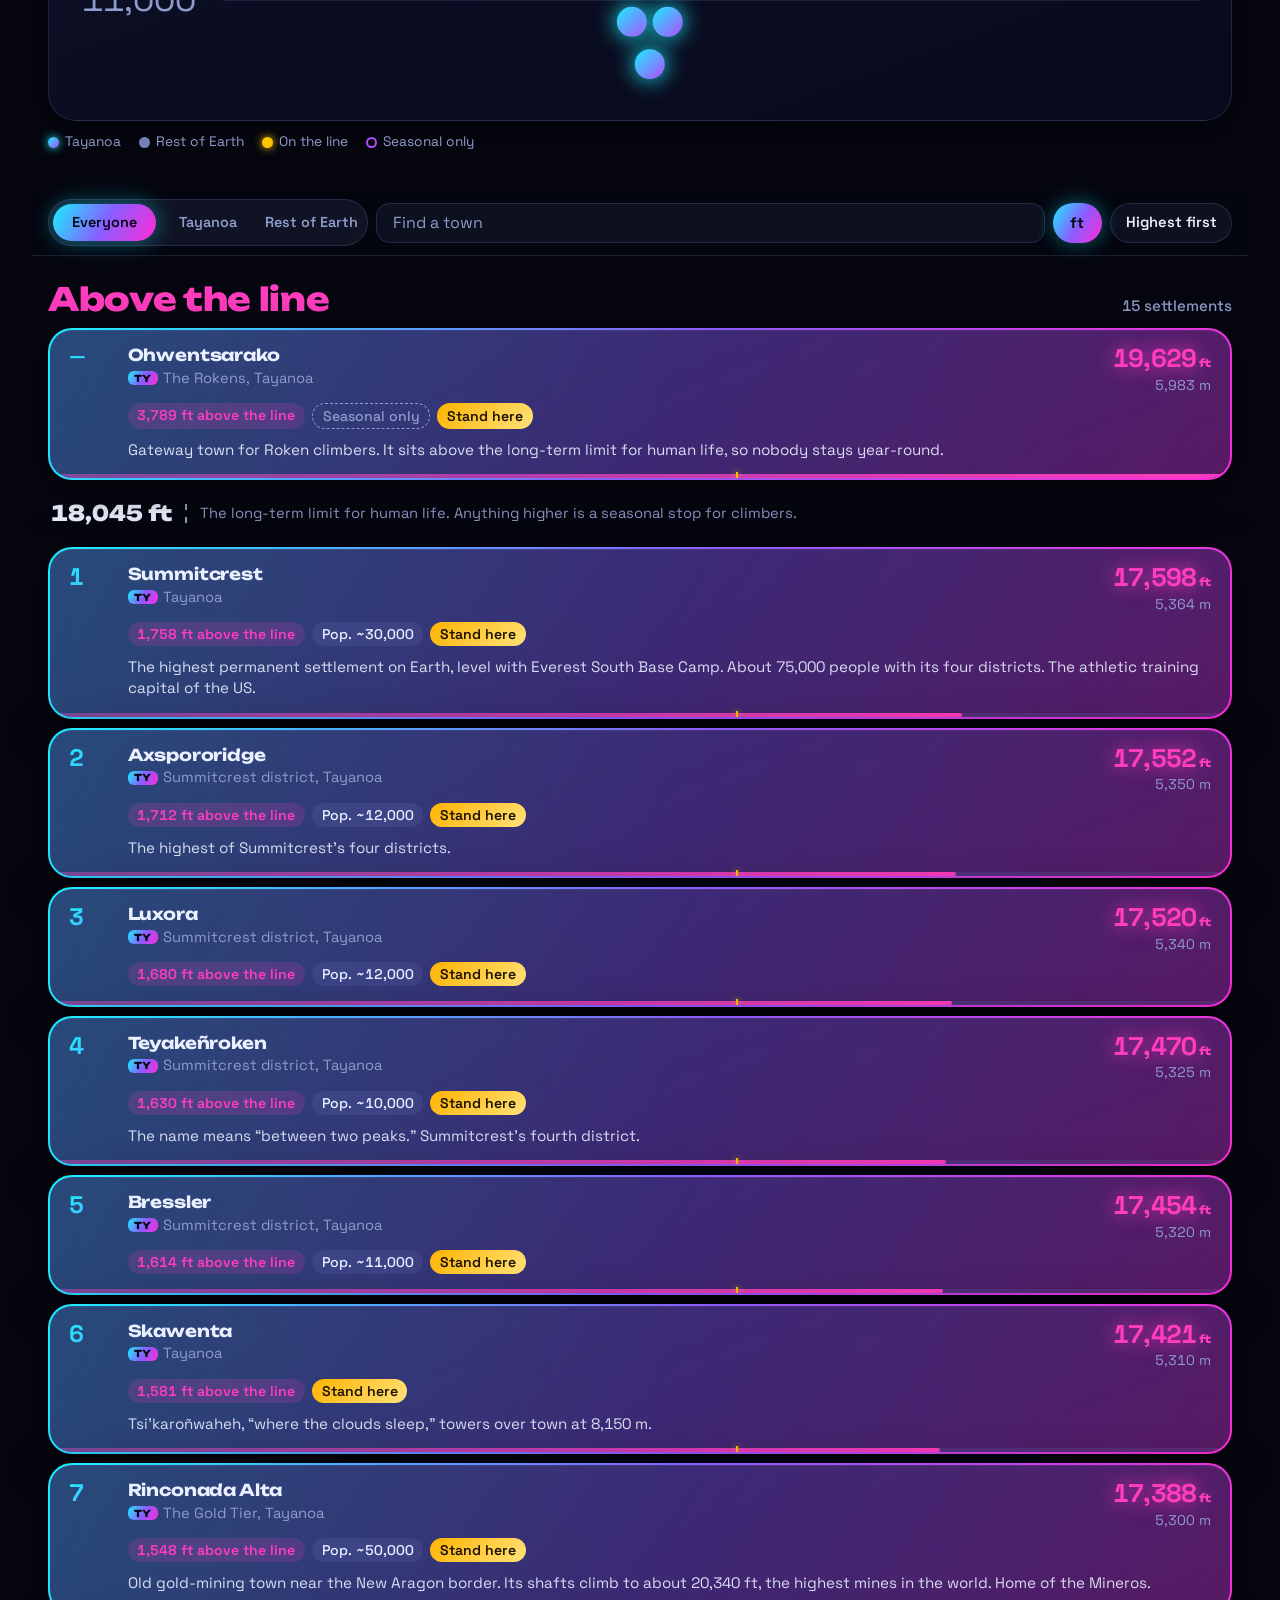
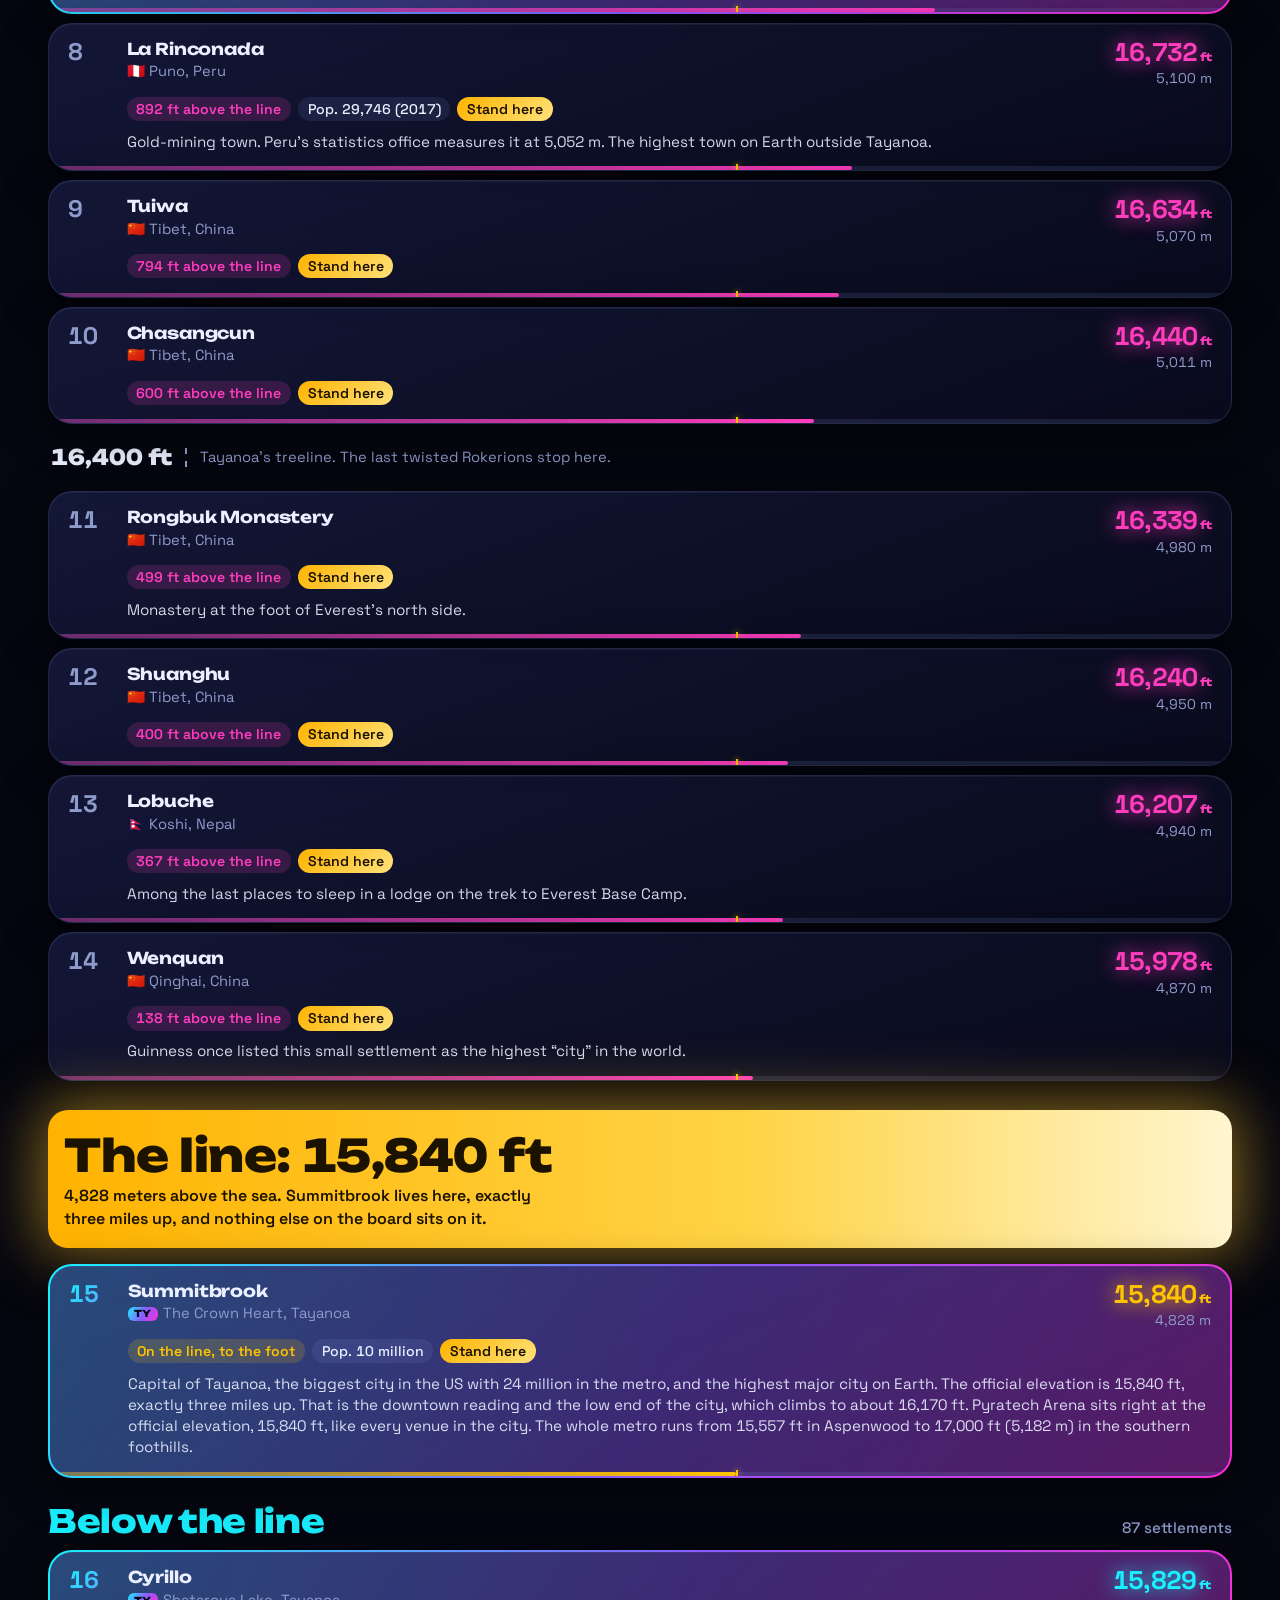
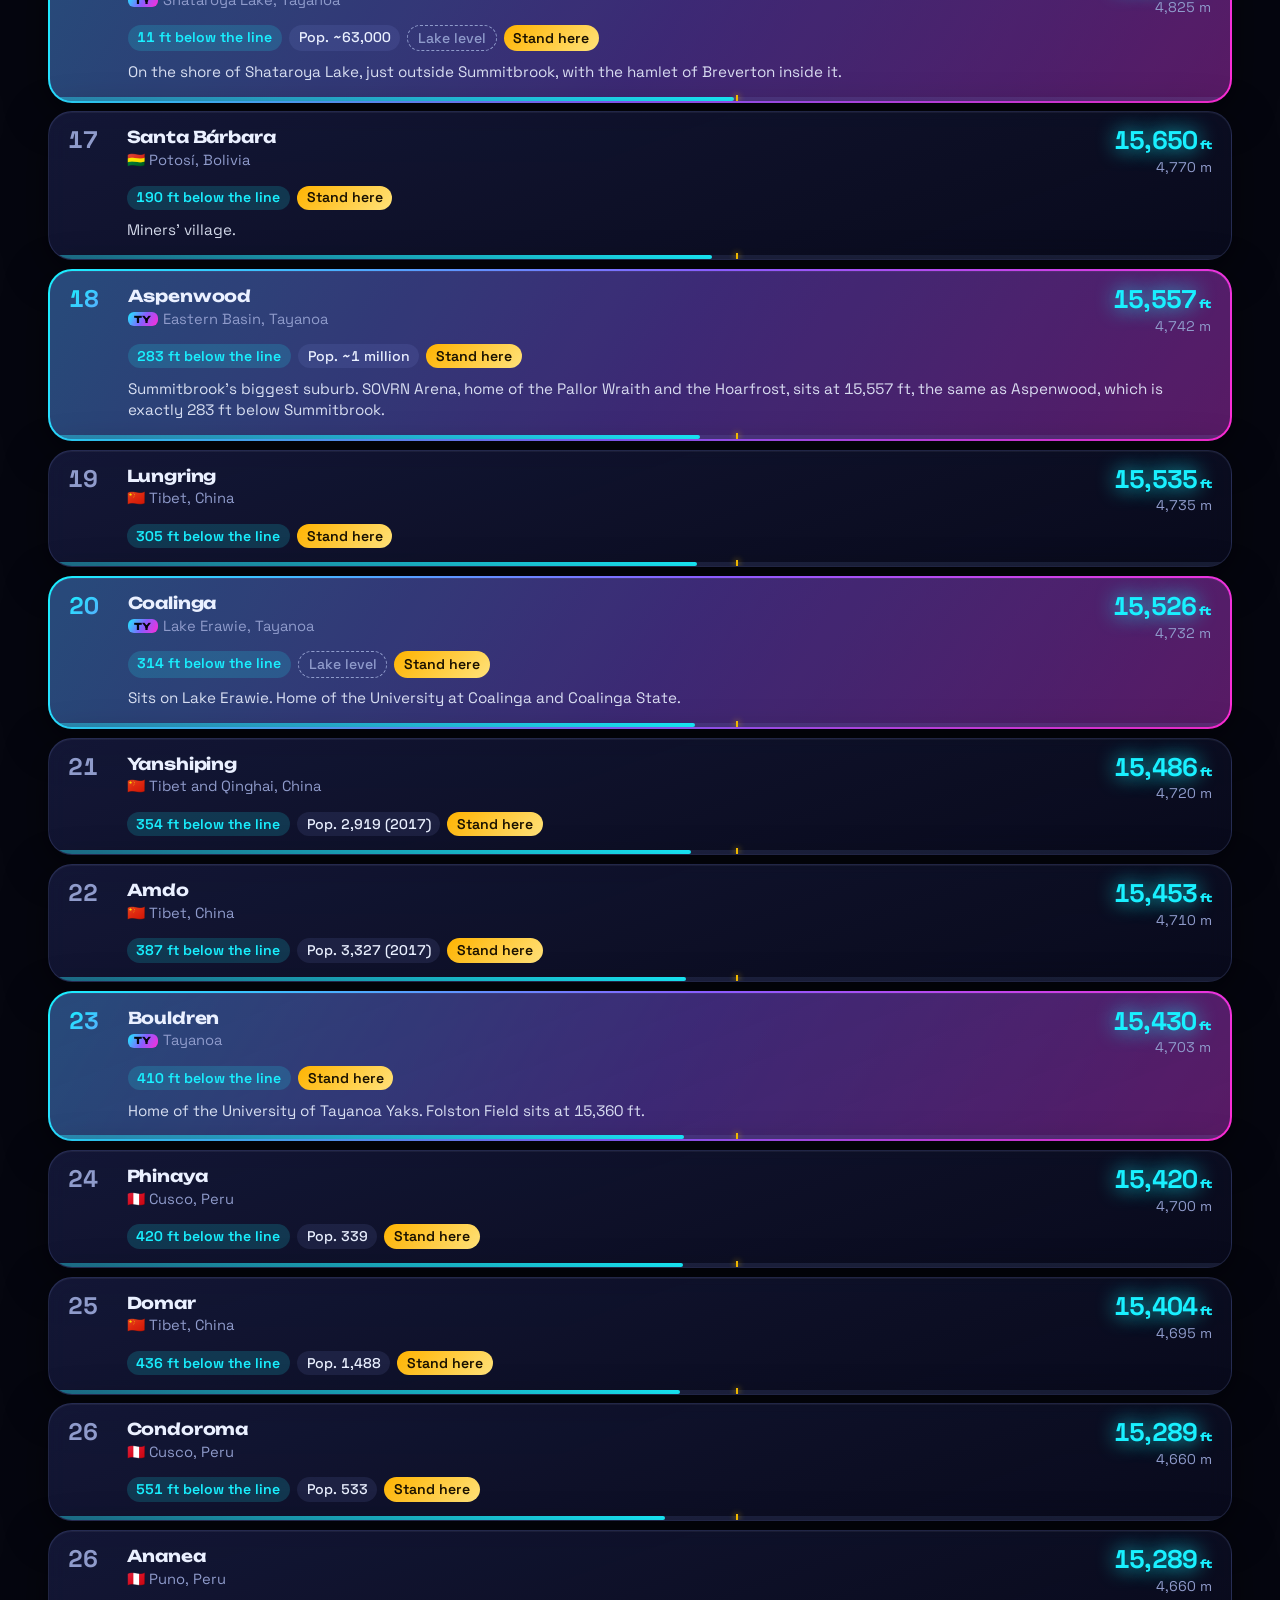
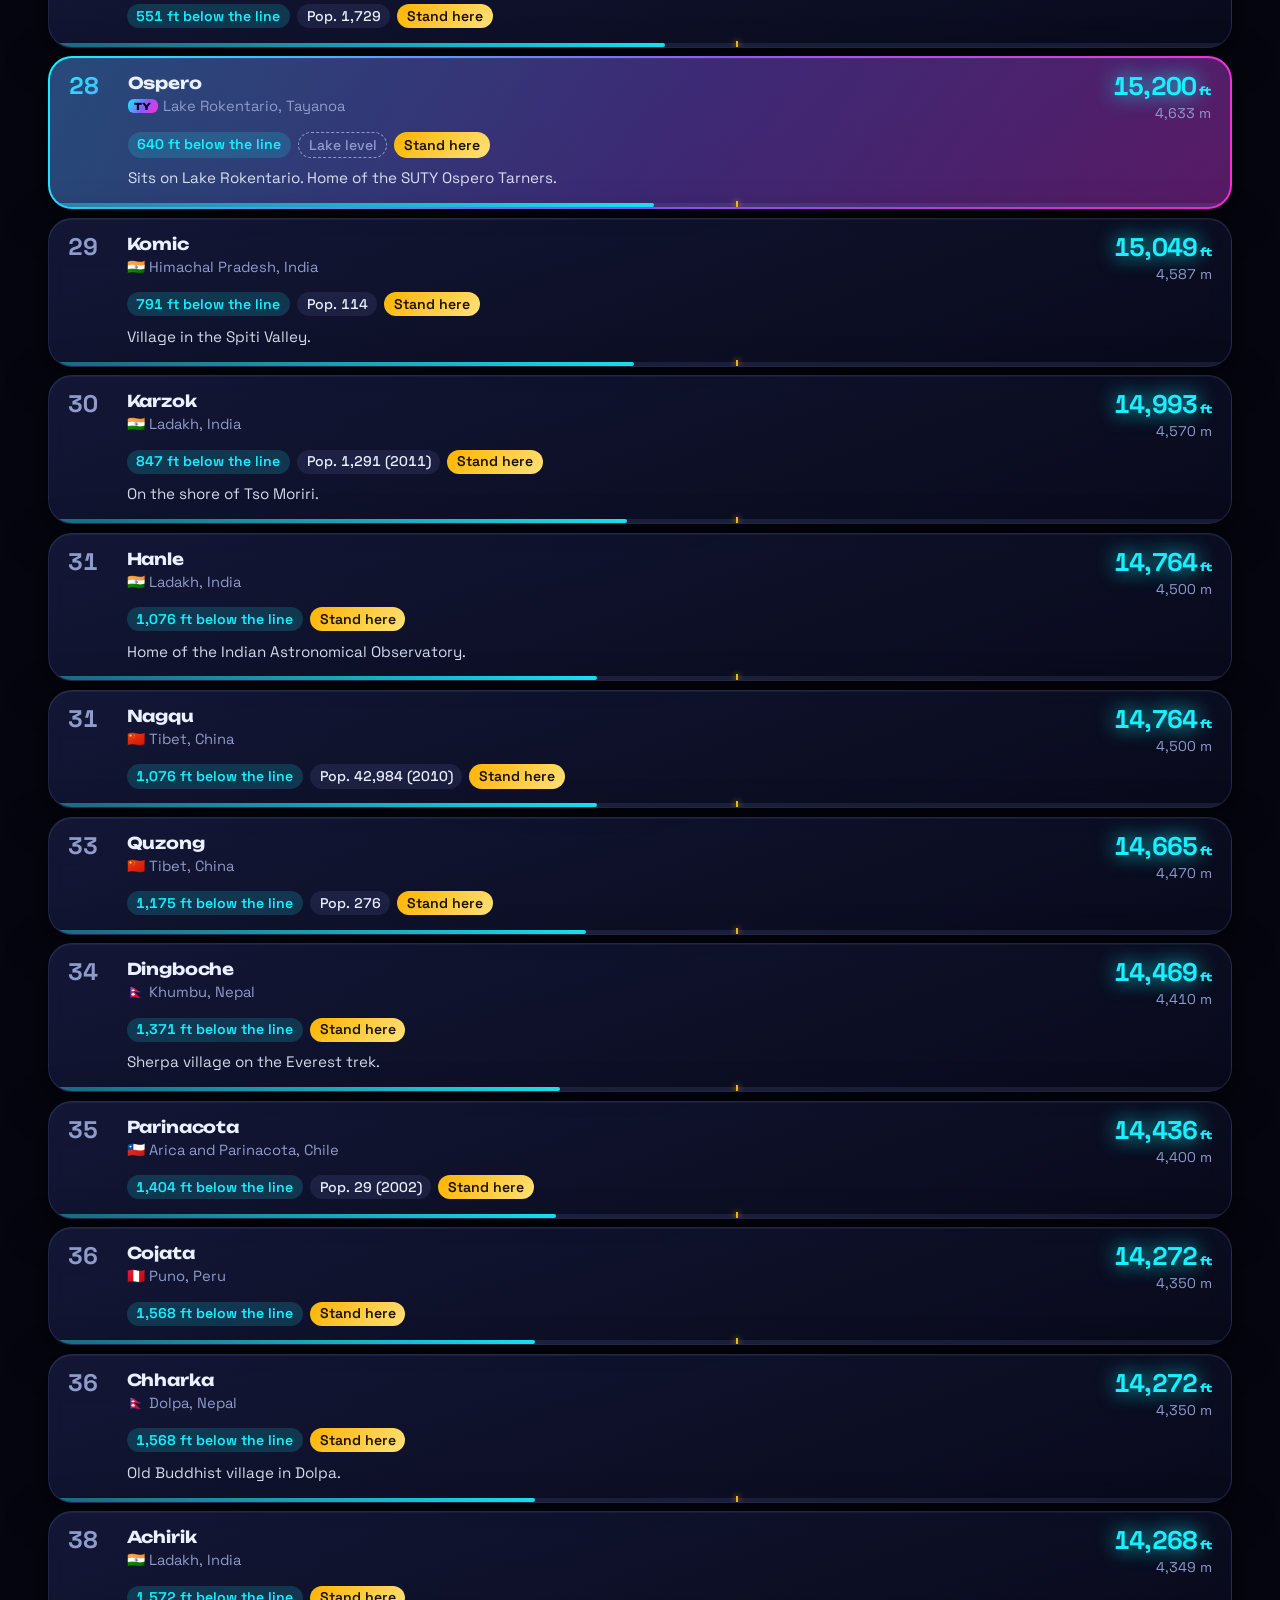
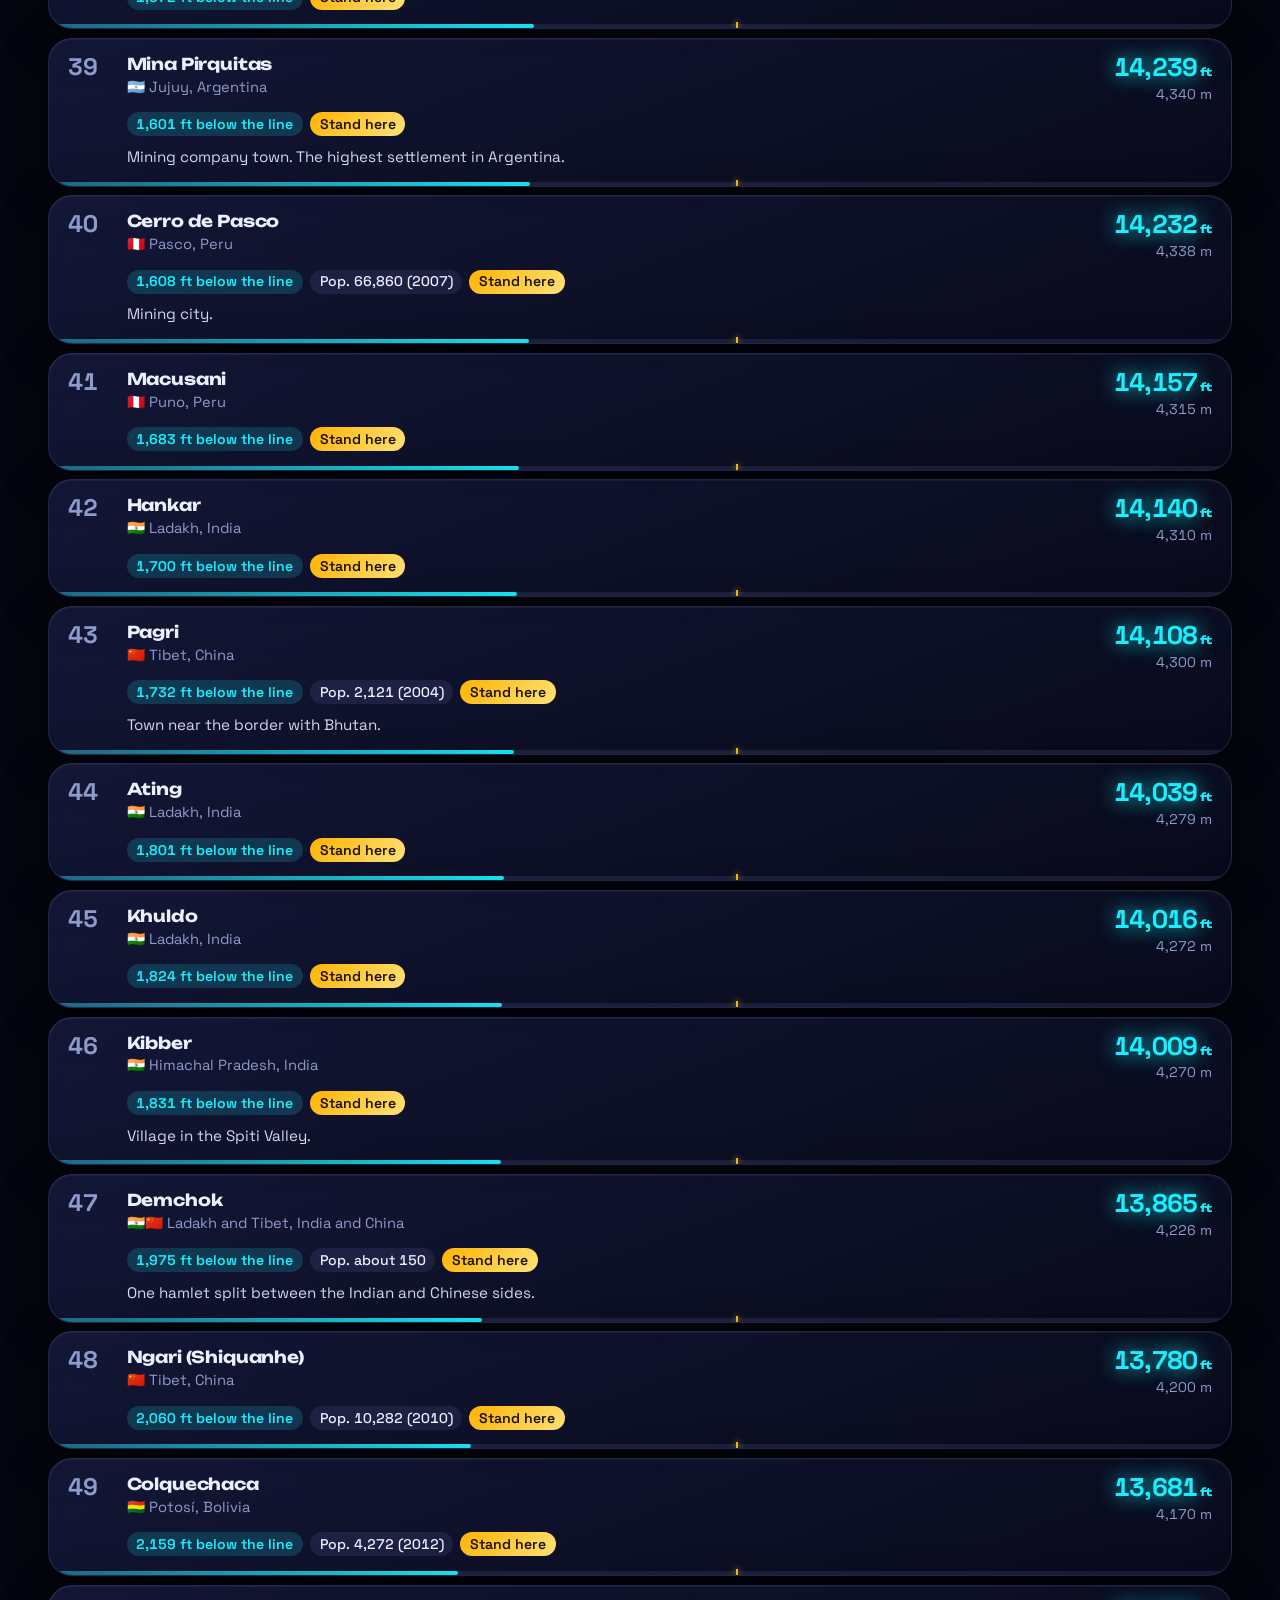
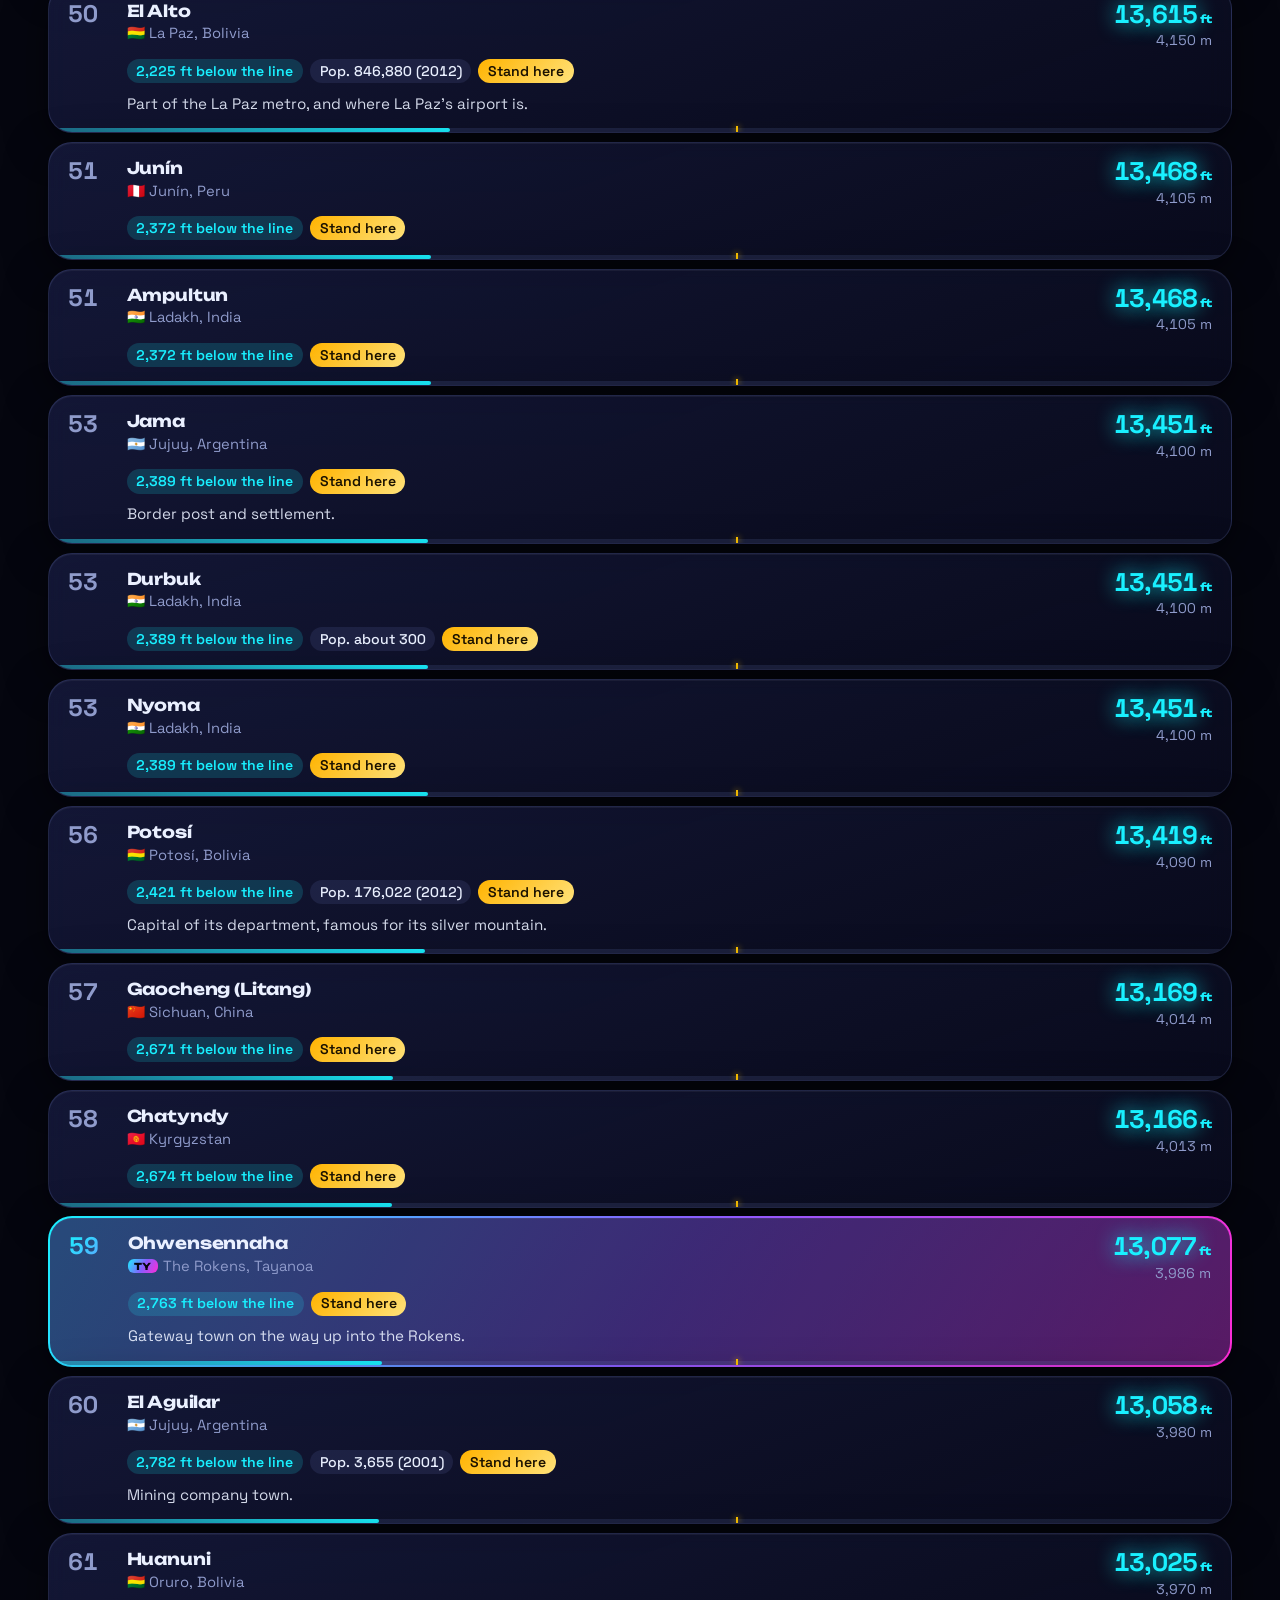
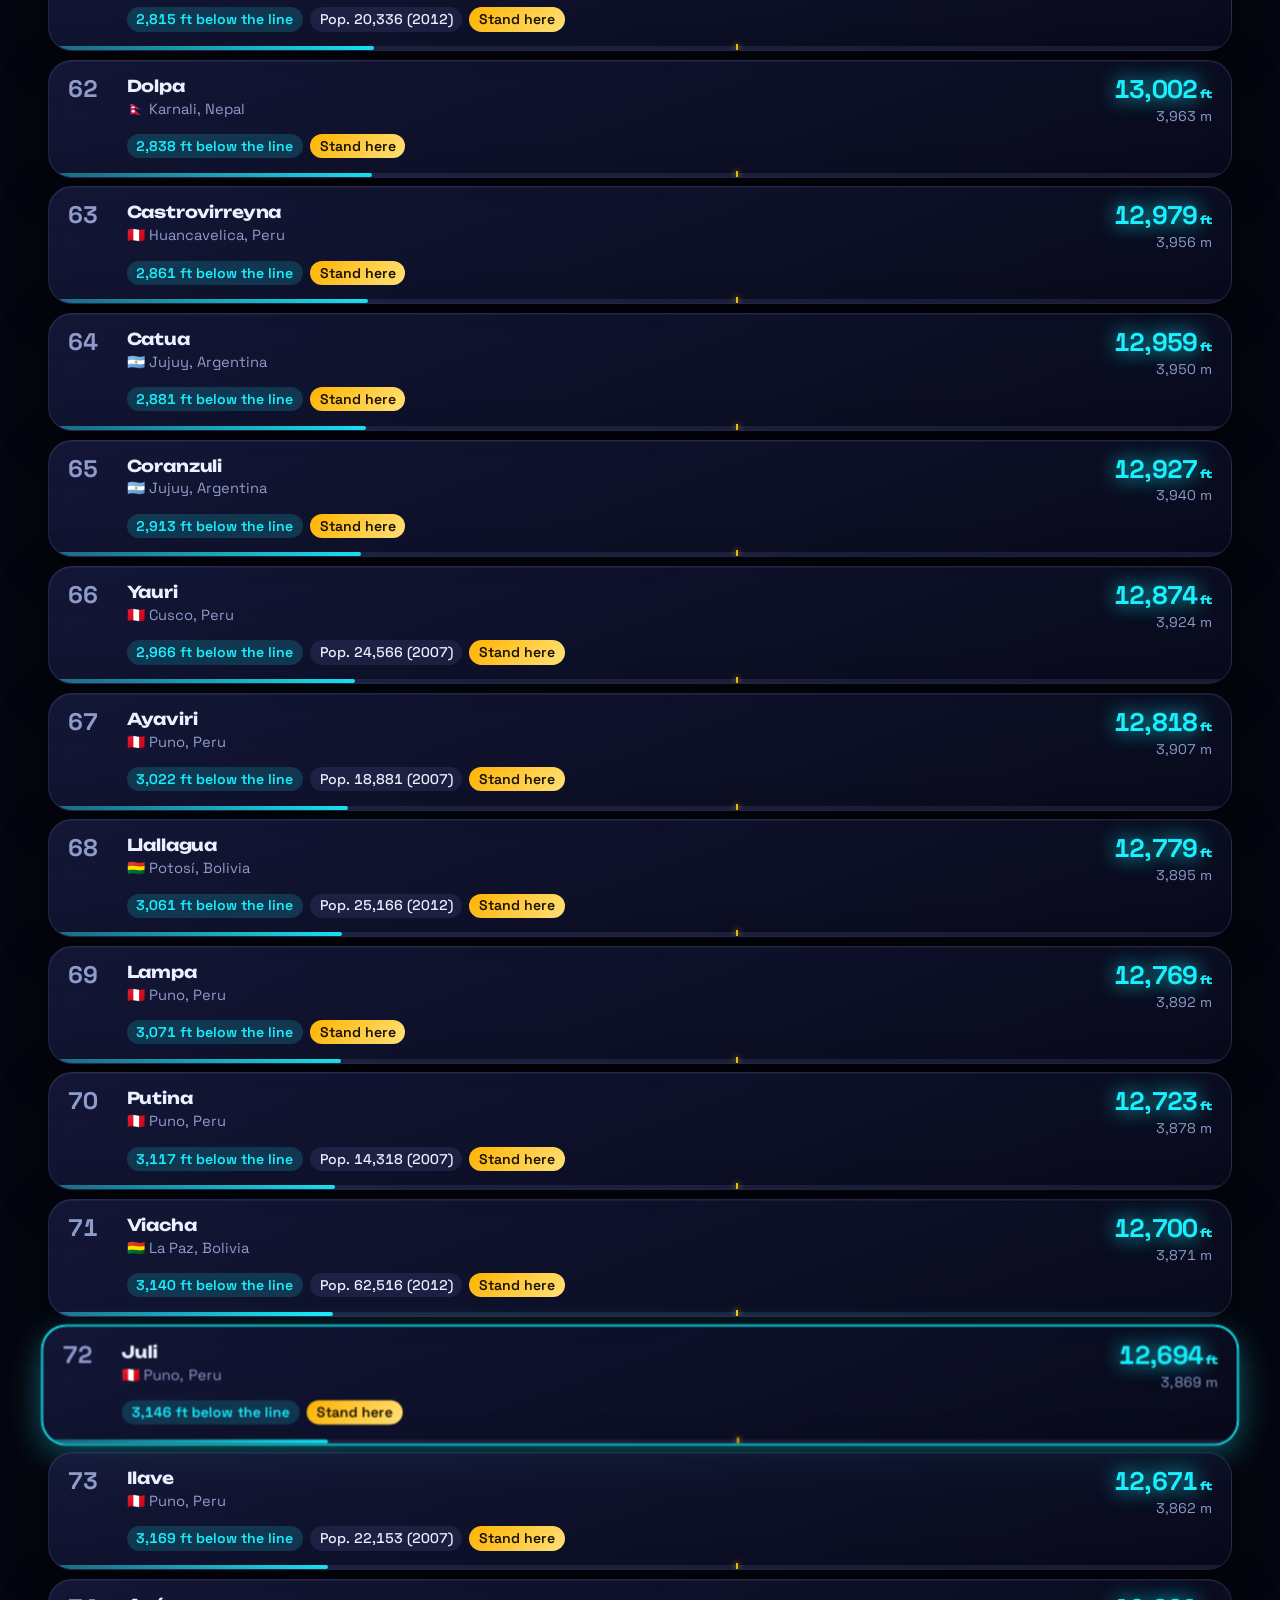
==== commit ed0c373f: "Name the combined app Altitime instead High Noon was an earlier name, so the combined app is Altitim" ====
--- a/alt-327k-2-0/index.html
+++ b/alt-327k-2-0/index.html
@@ -5166,7 +5166,7 @@
   var h = a.getAttribute('href') || '';
   if (h.indexOf('../alt-327k-2-0/') !== 0 && h.indexOf('../parallax-2-0/') !== 0) { return; }
   ev.preventDefault();
-  // Inside the combined app (High Noon), the app just shows the other page, already loaded, at the same place.
+  // Inside the combined app (Altitime), the app just shows the other page, already loaded, at the same place.
   var duo = null;
   try { duo = window.parent !== window && window.parent.DUO ? window.parent.DUO : null; } catch (err) { duo = null; }
   if (duo) { duo.open(h.indexOf('../alt-327k-2-0/') === 0 ? 'alt' : 'parallax', h.indexOf('#') >= 0 ? h.slice(h.indexOf('#')) : ''); return; }
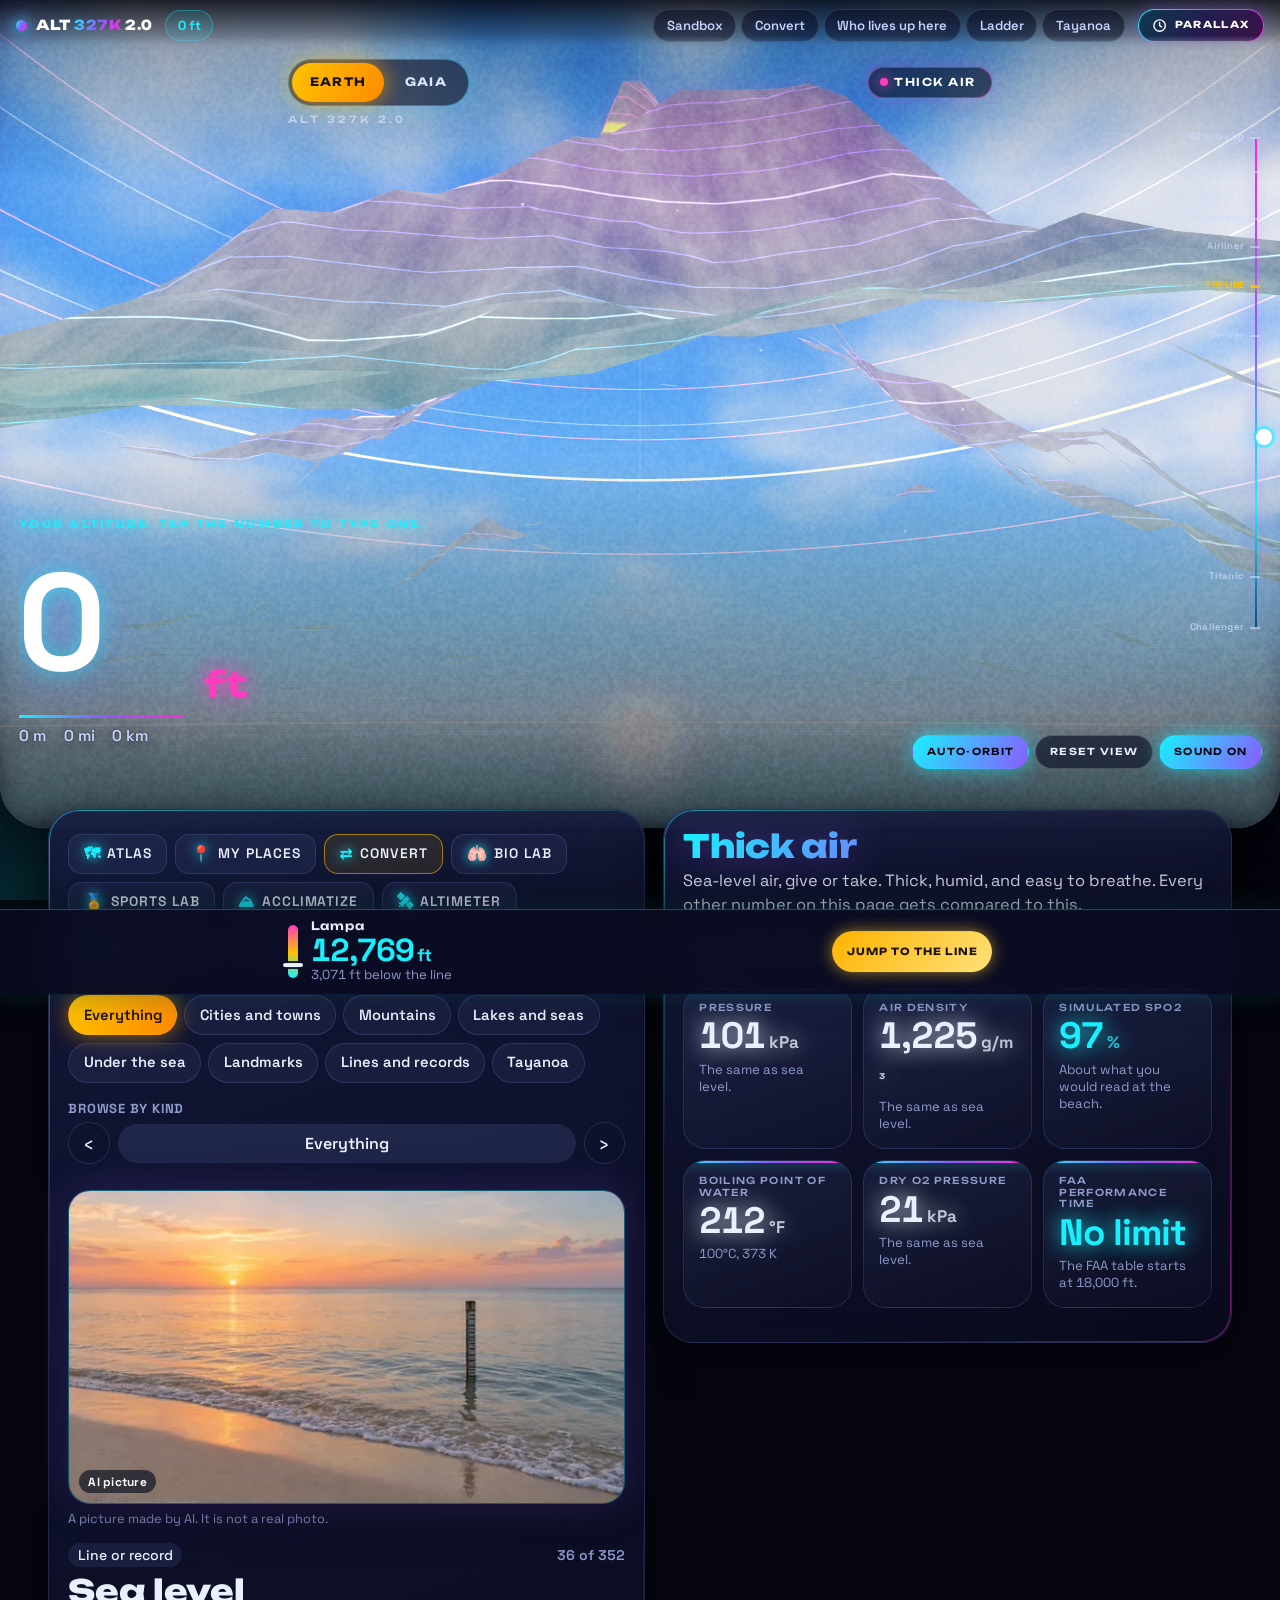
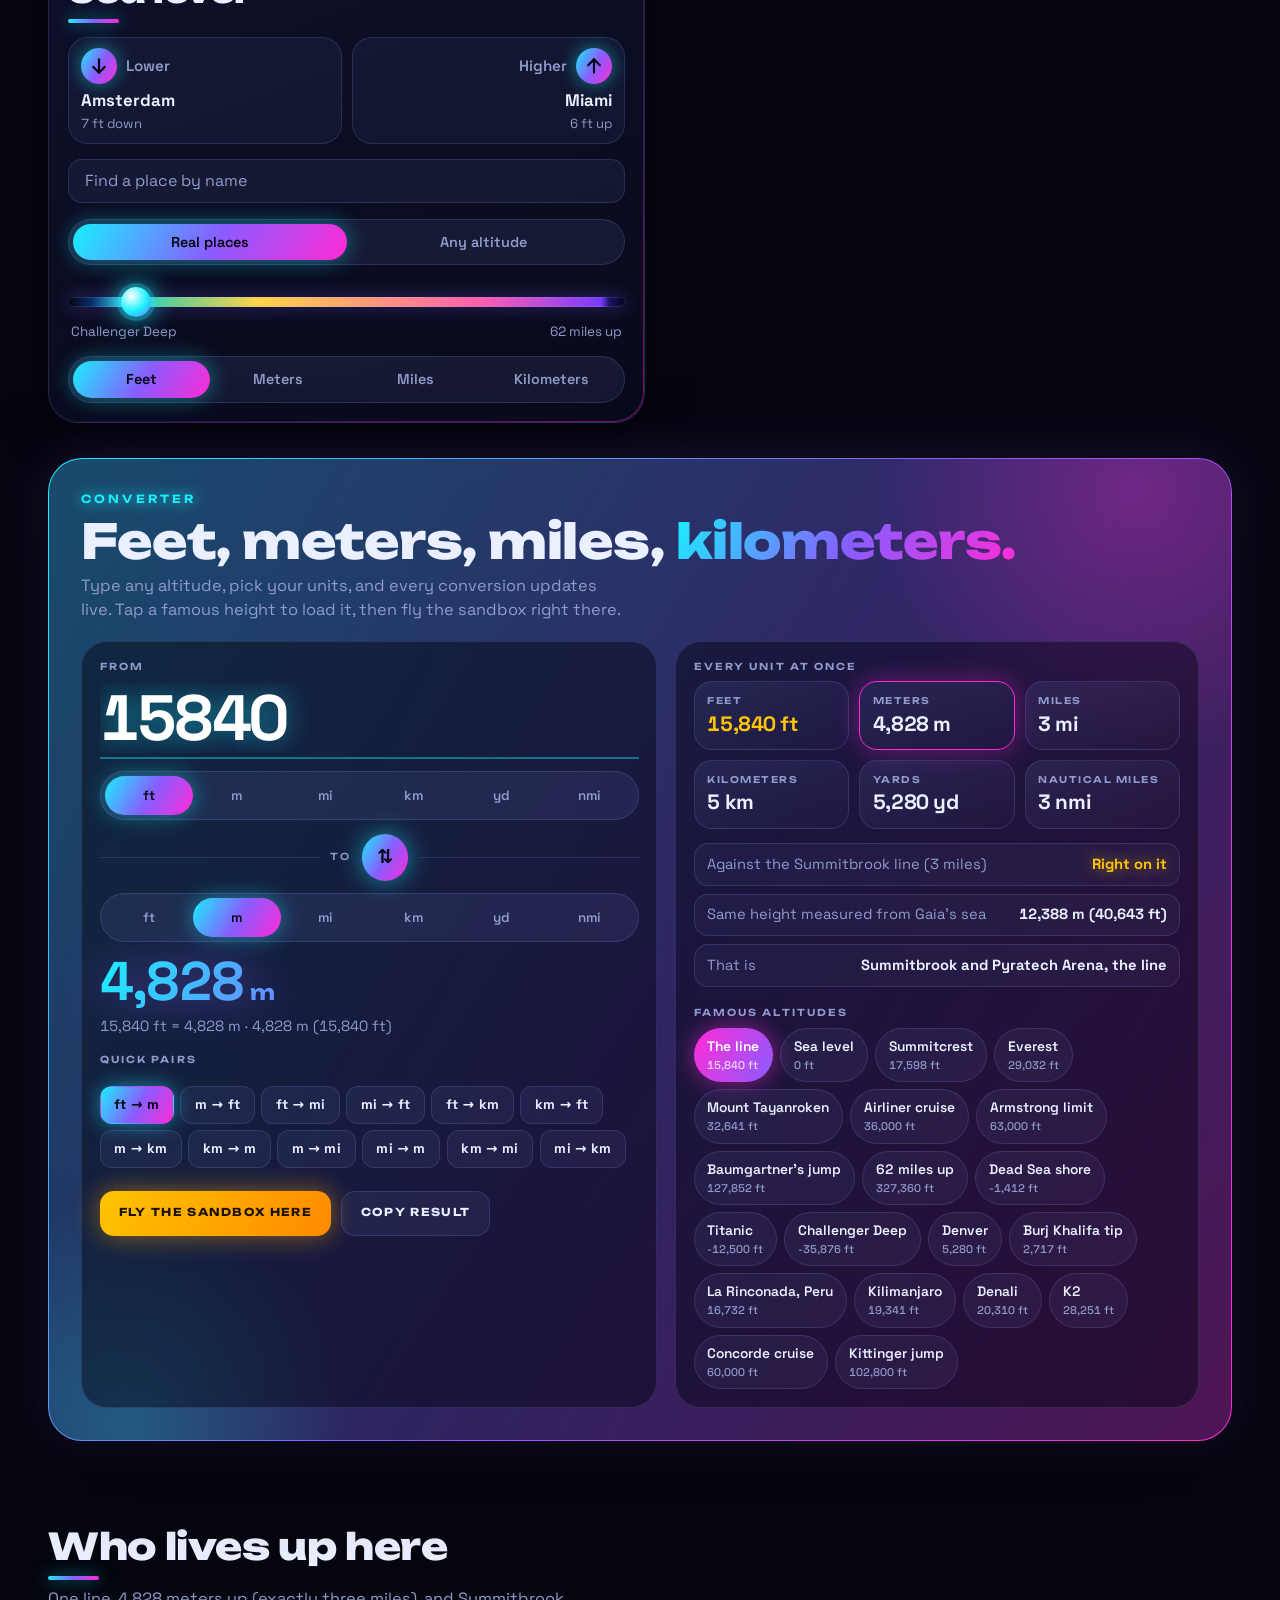
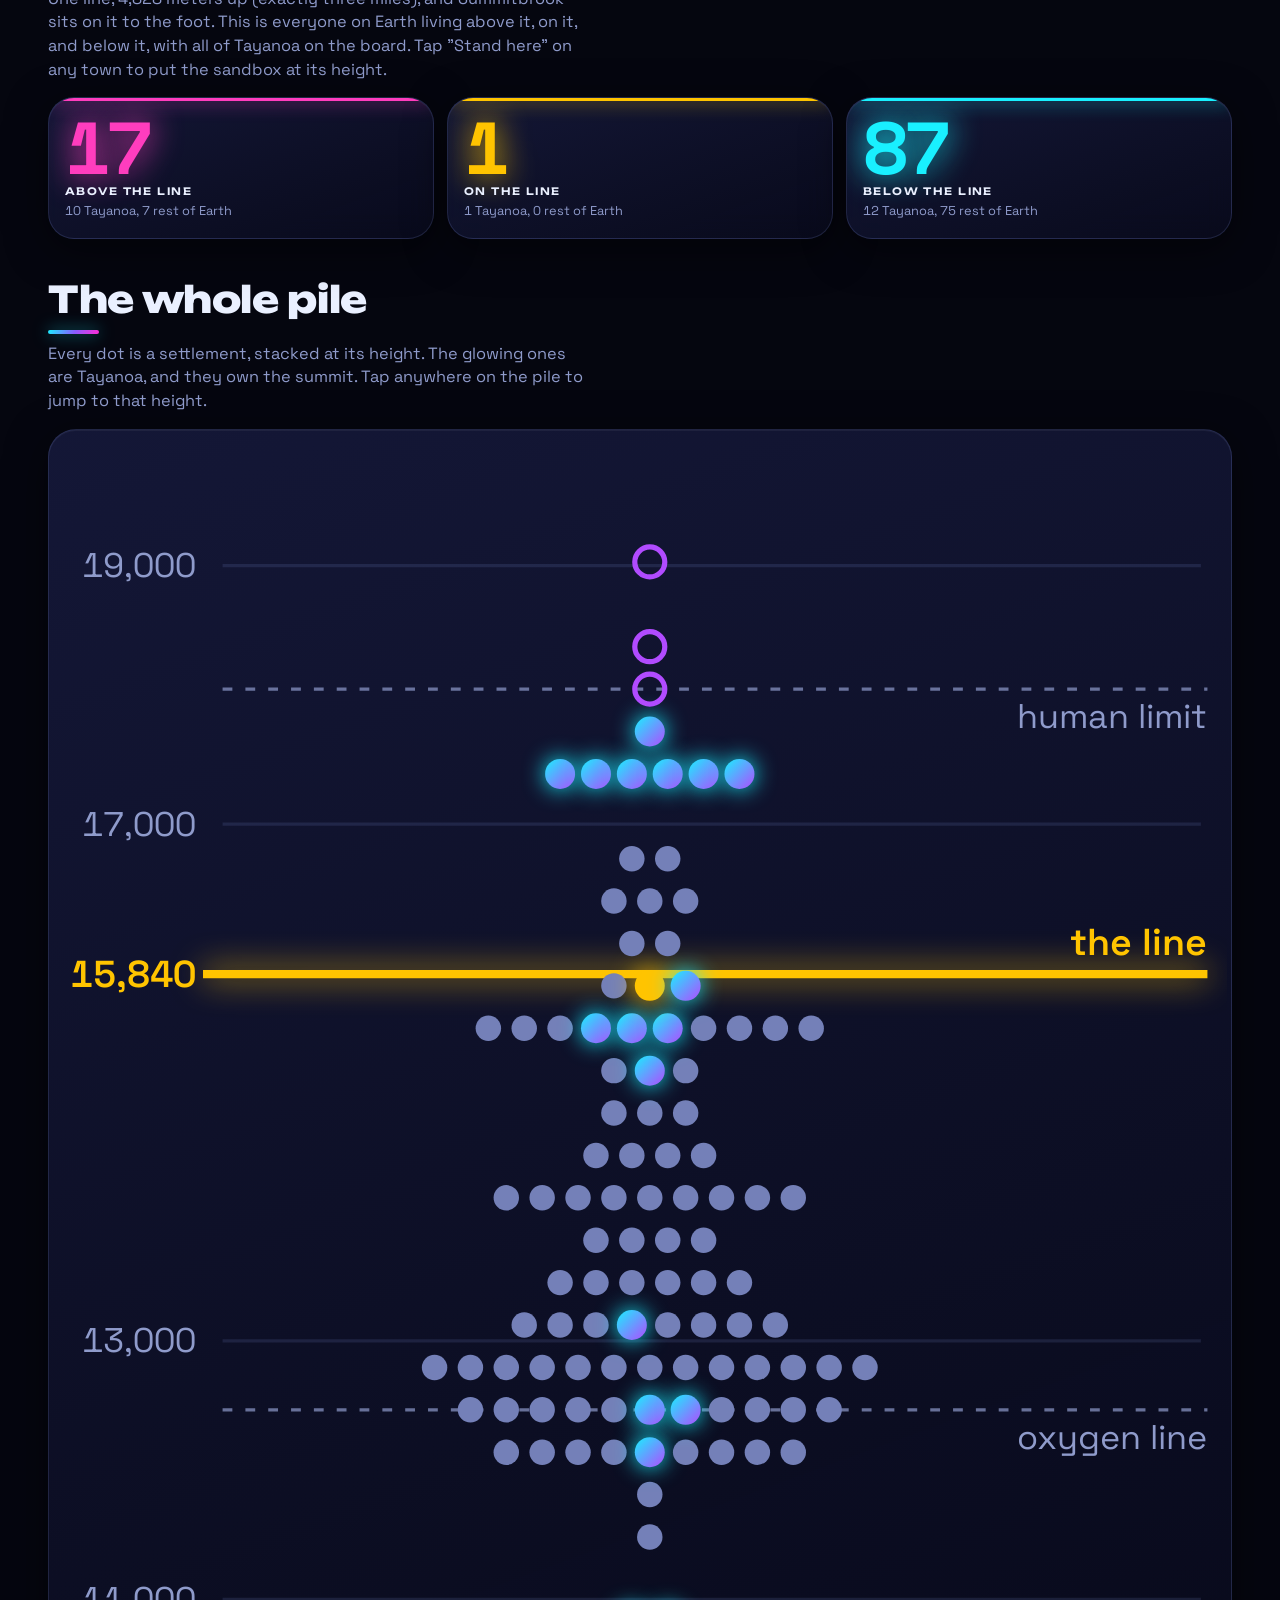
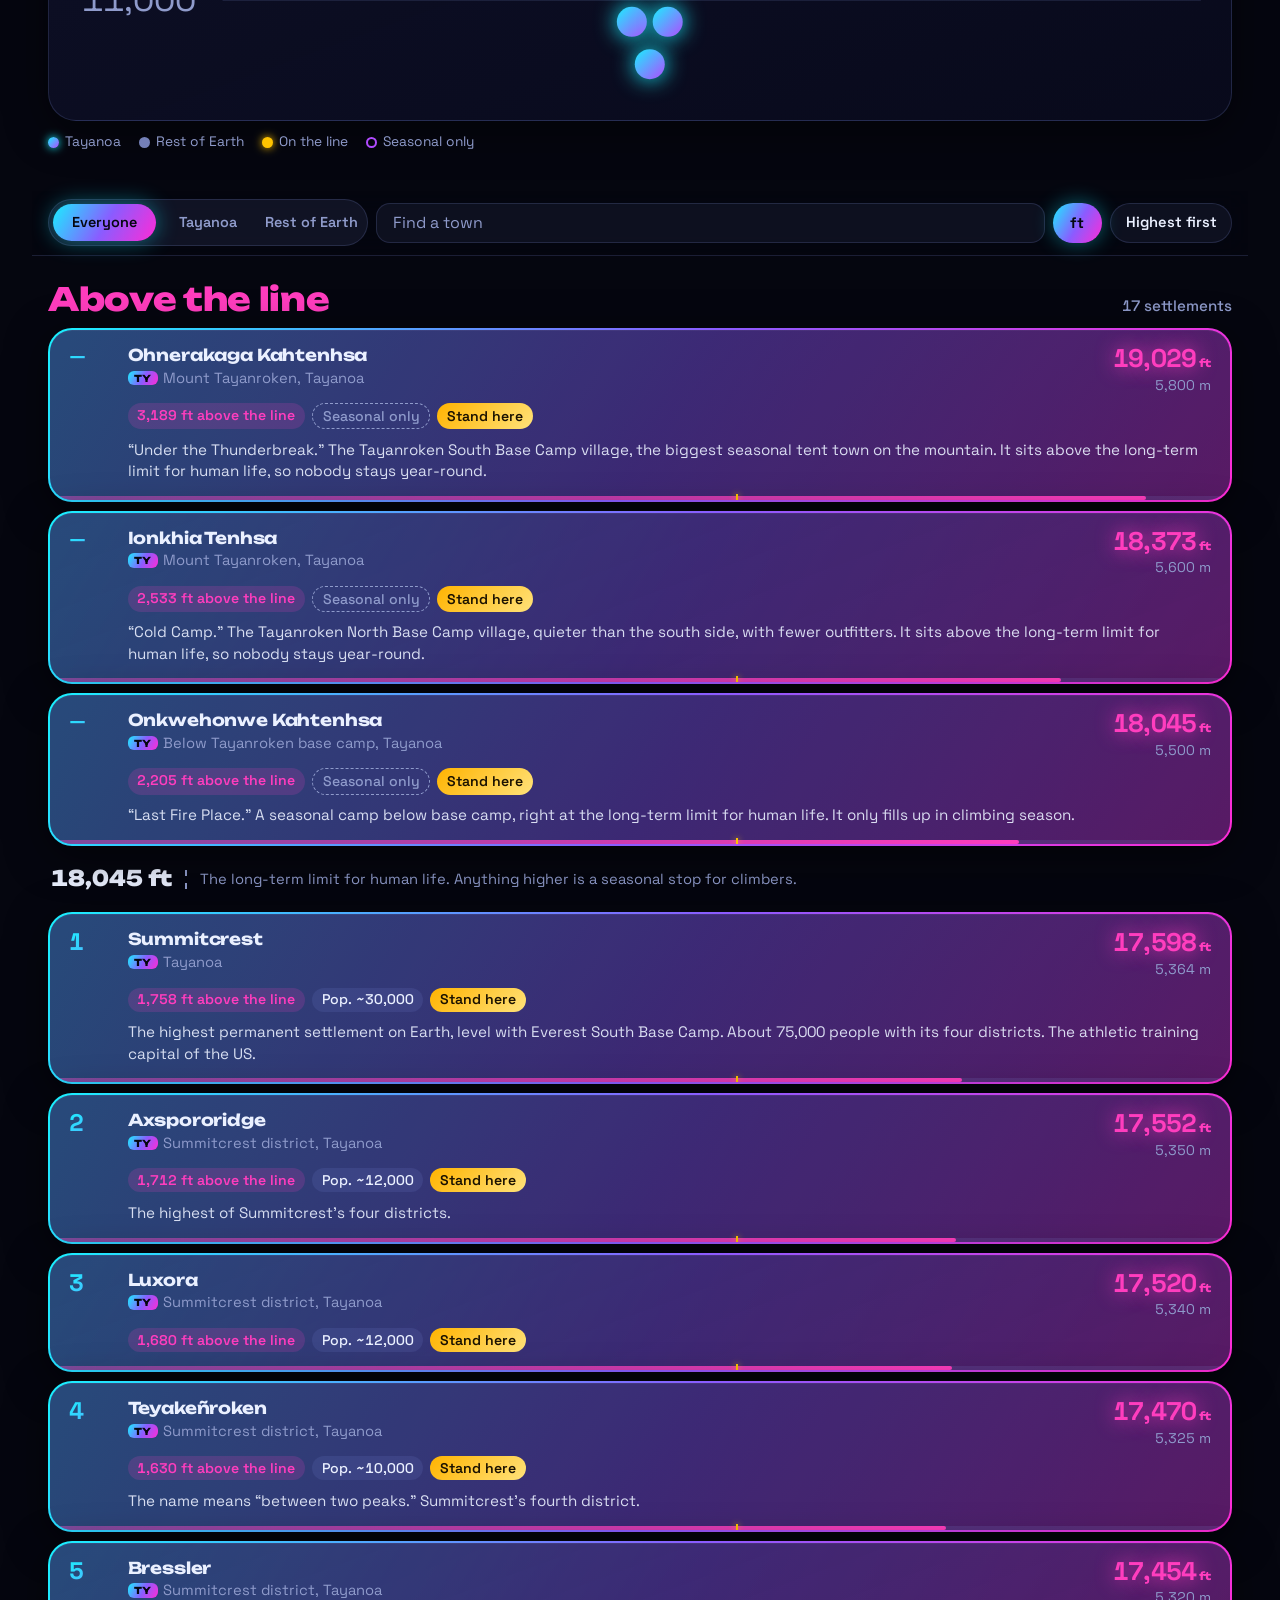
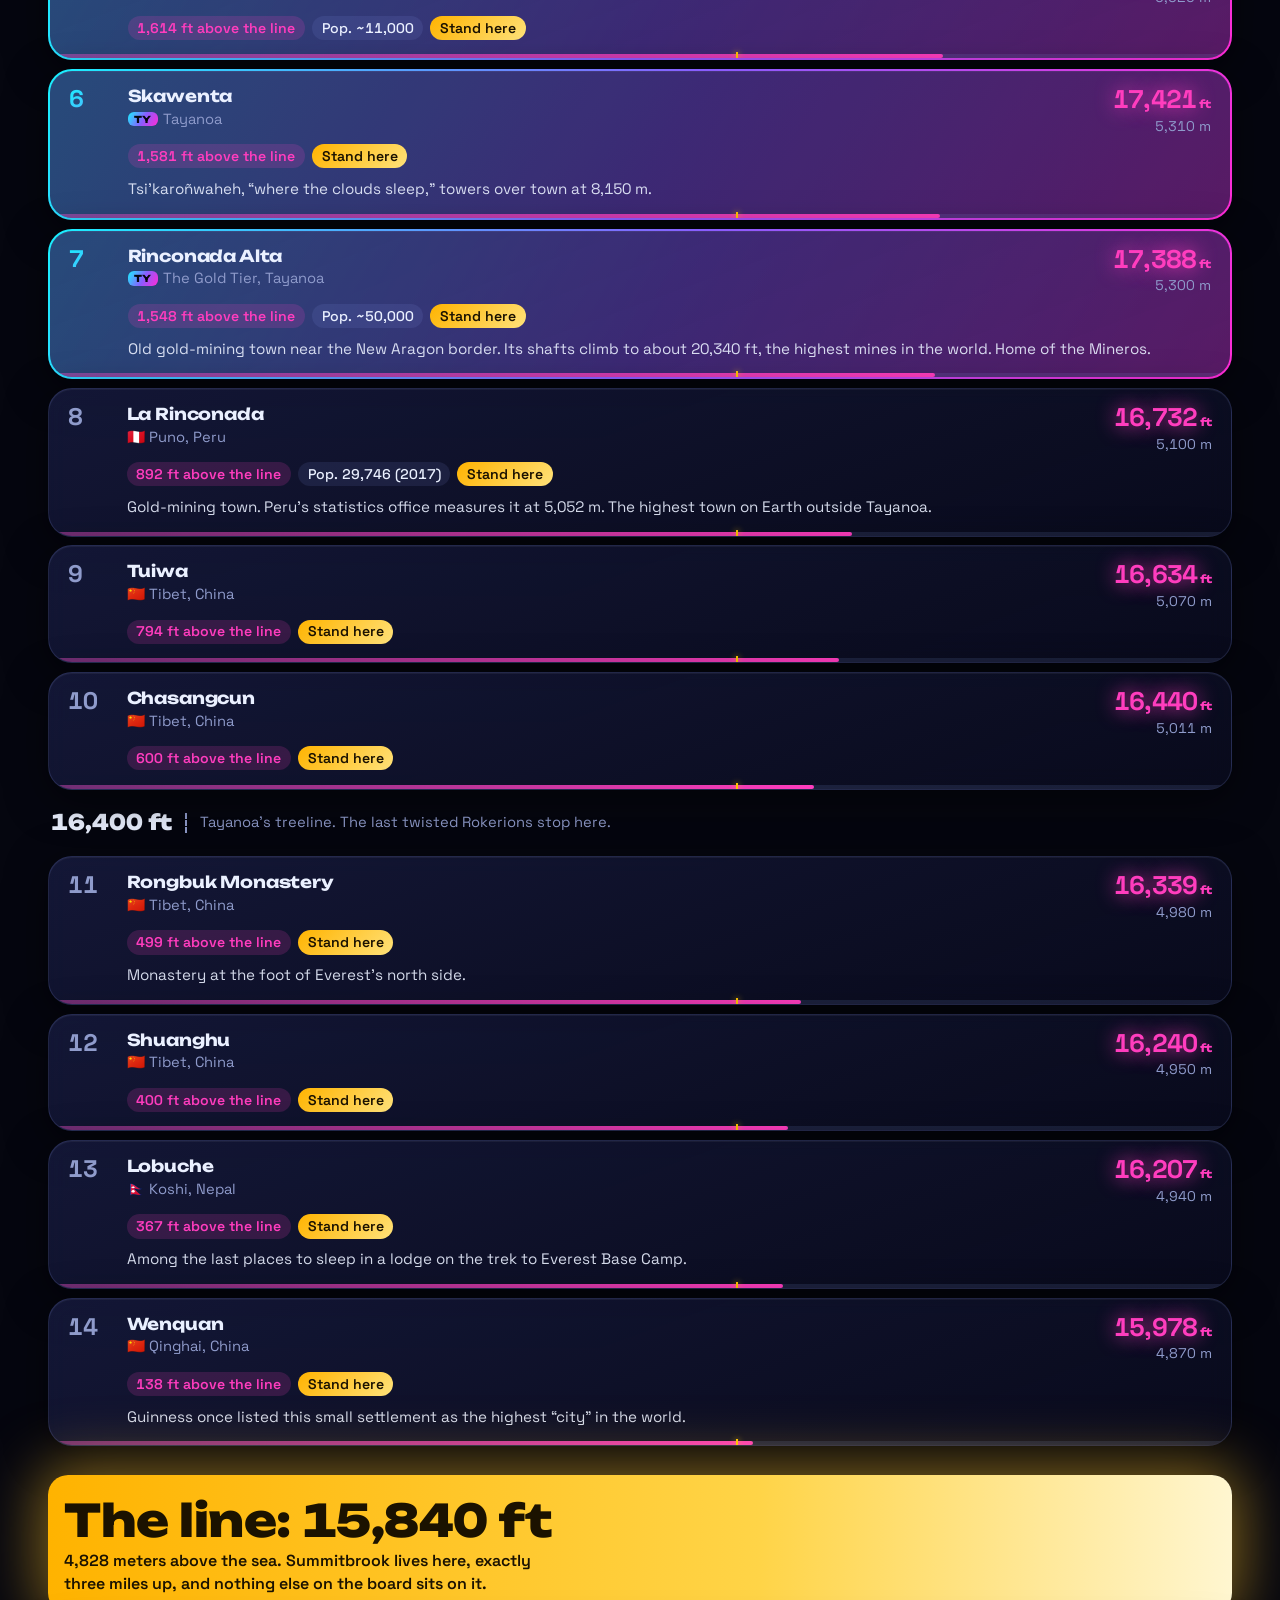
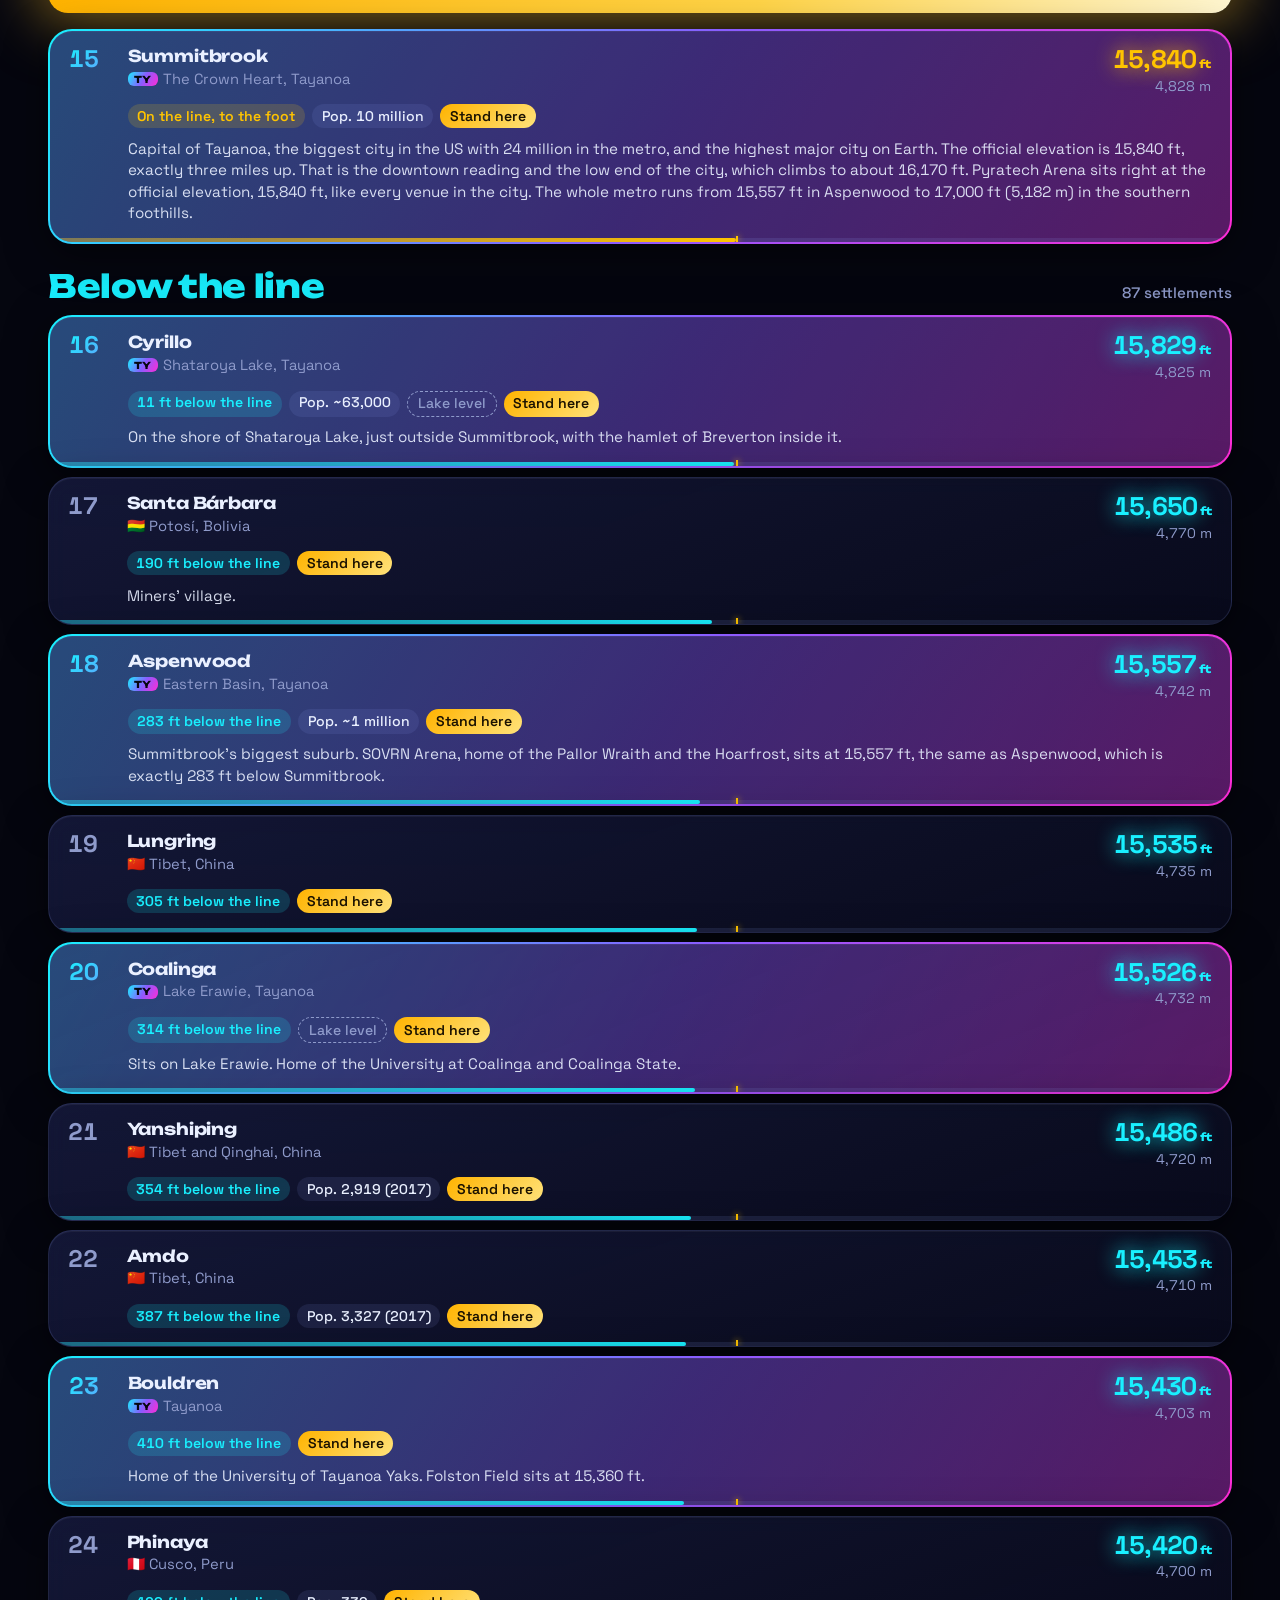
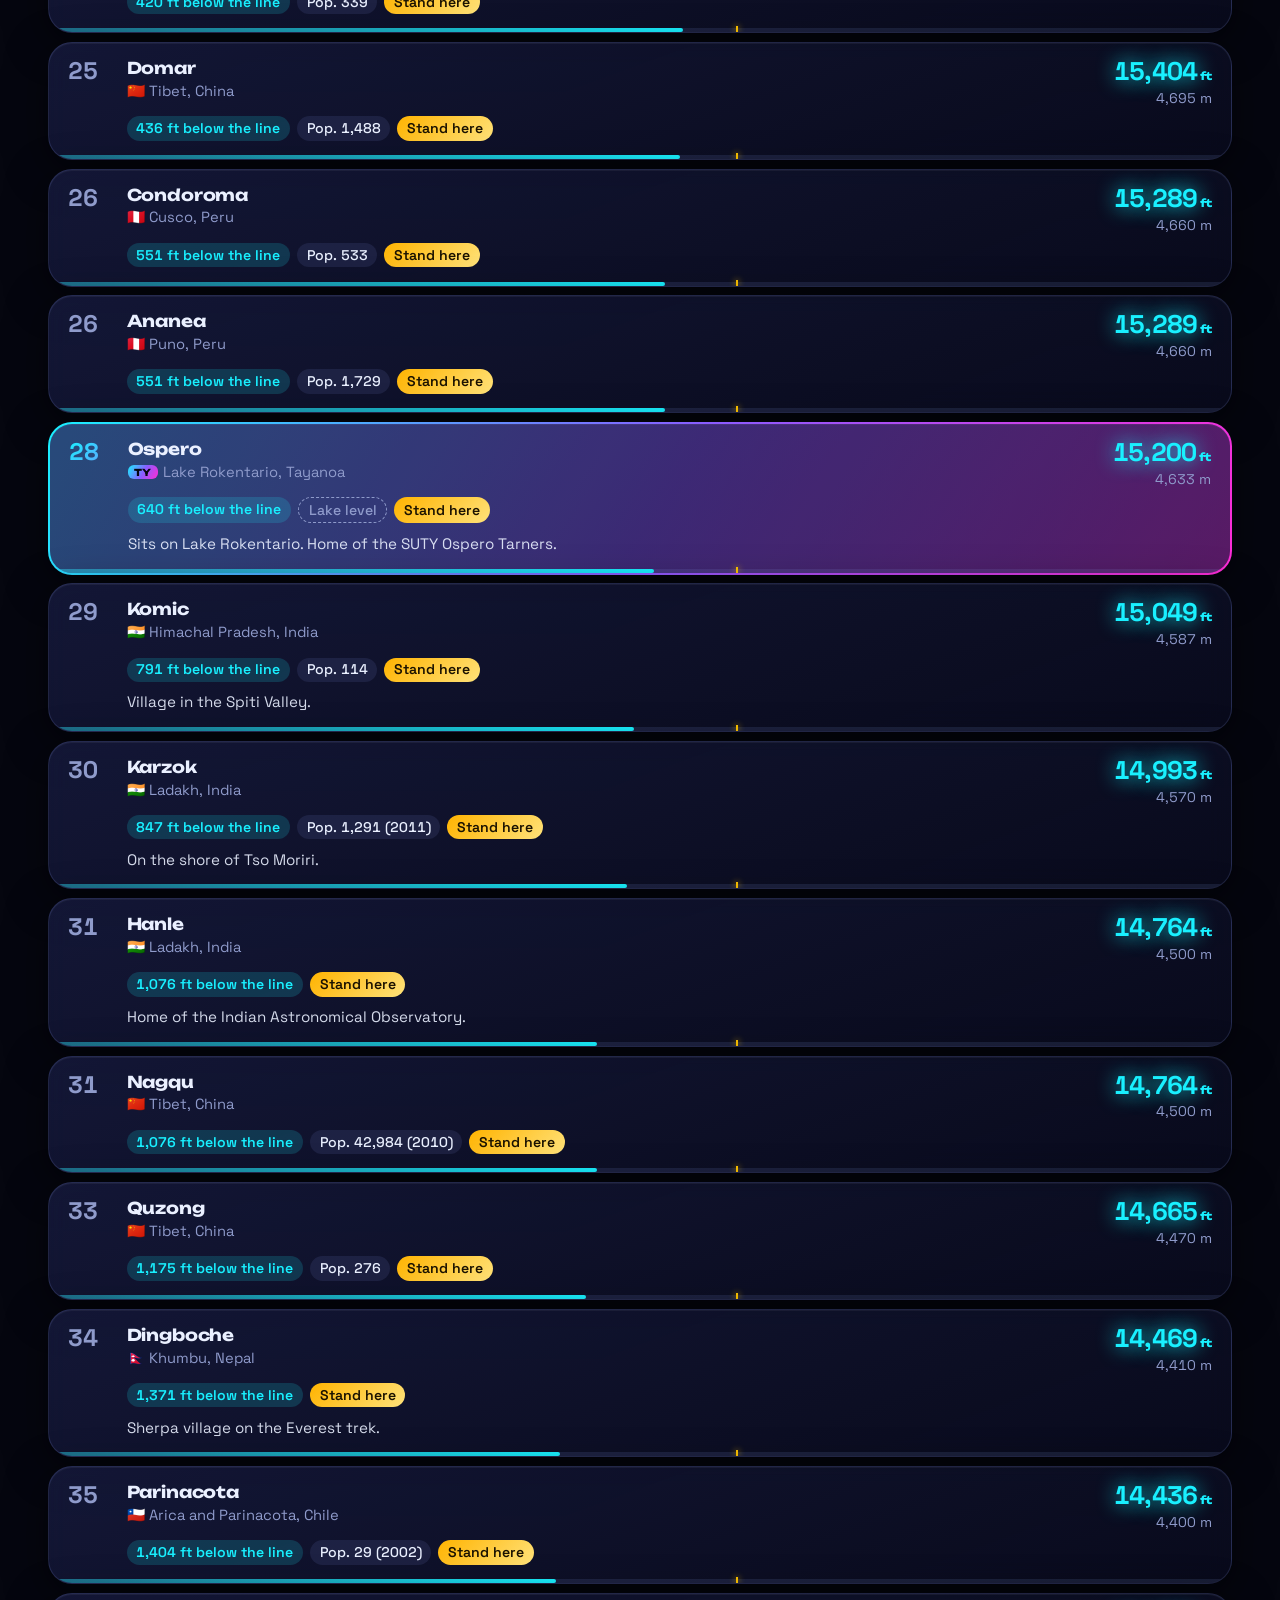
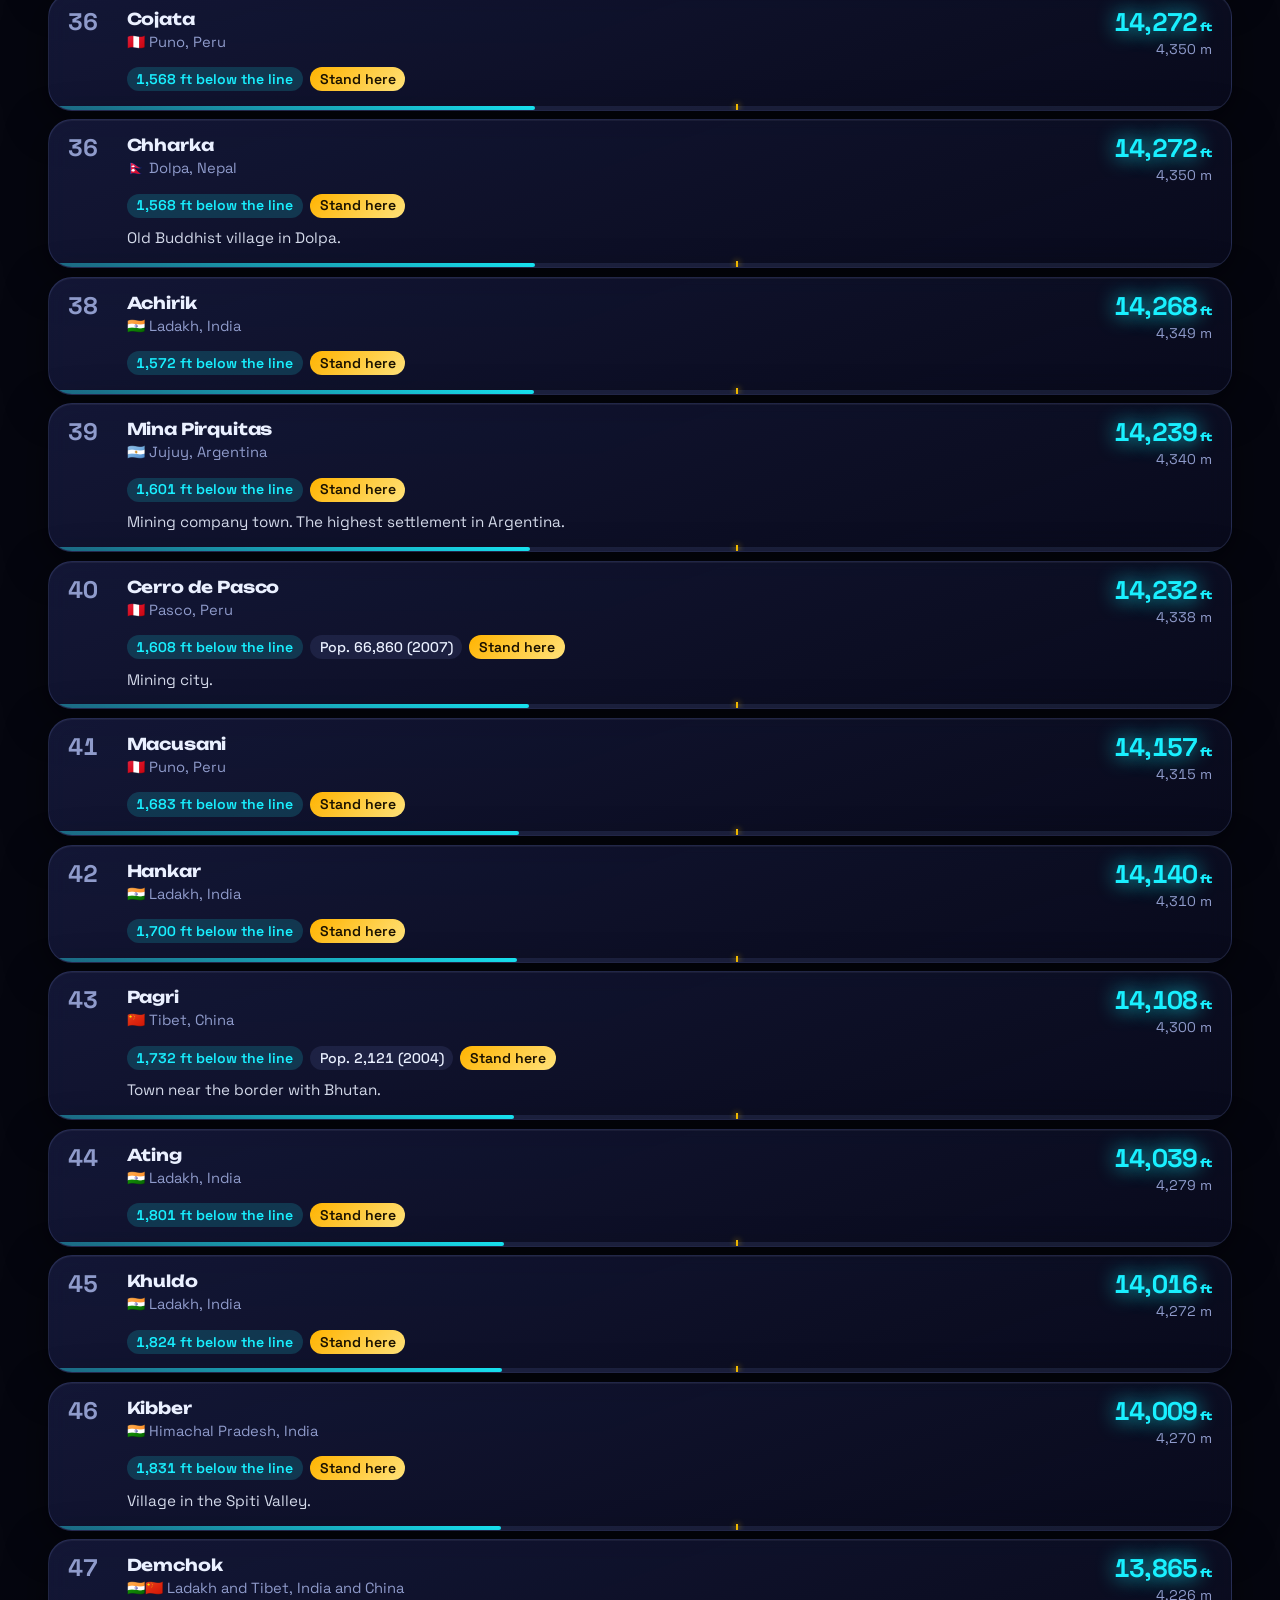
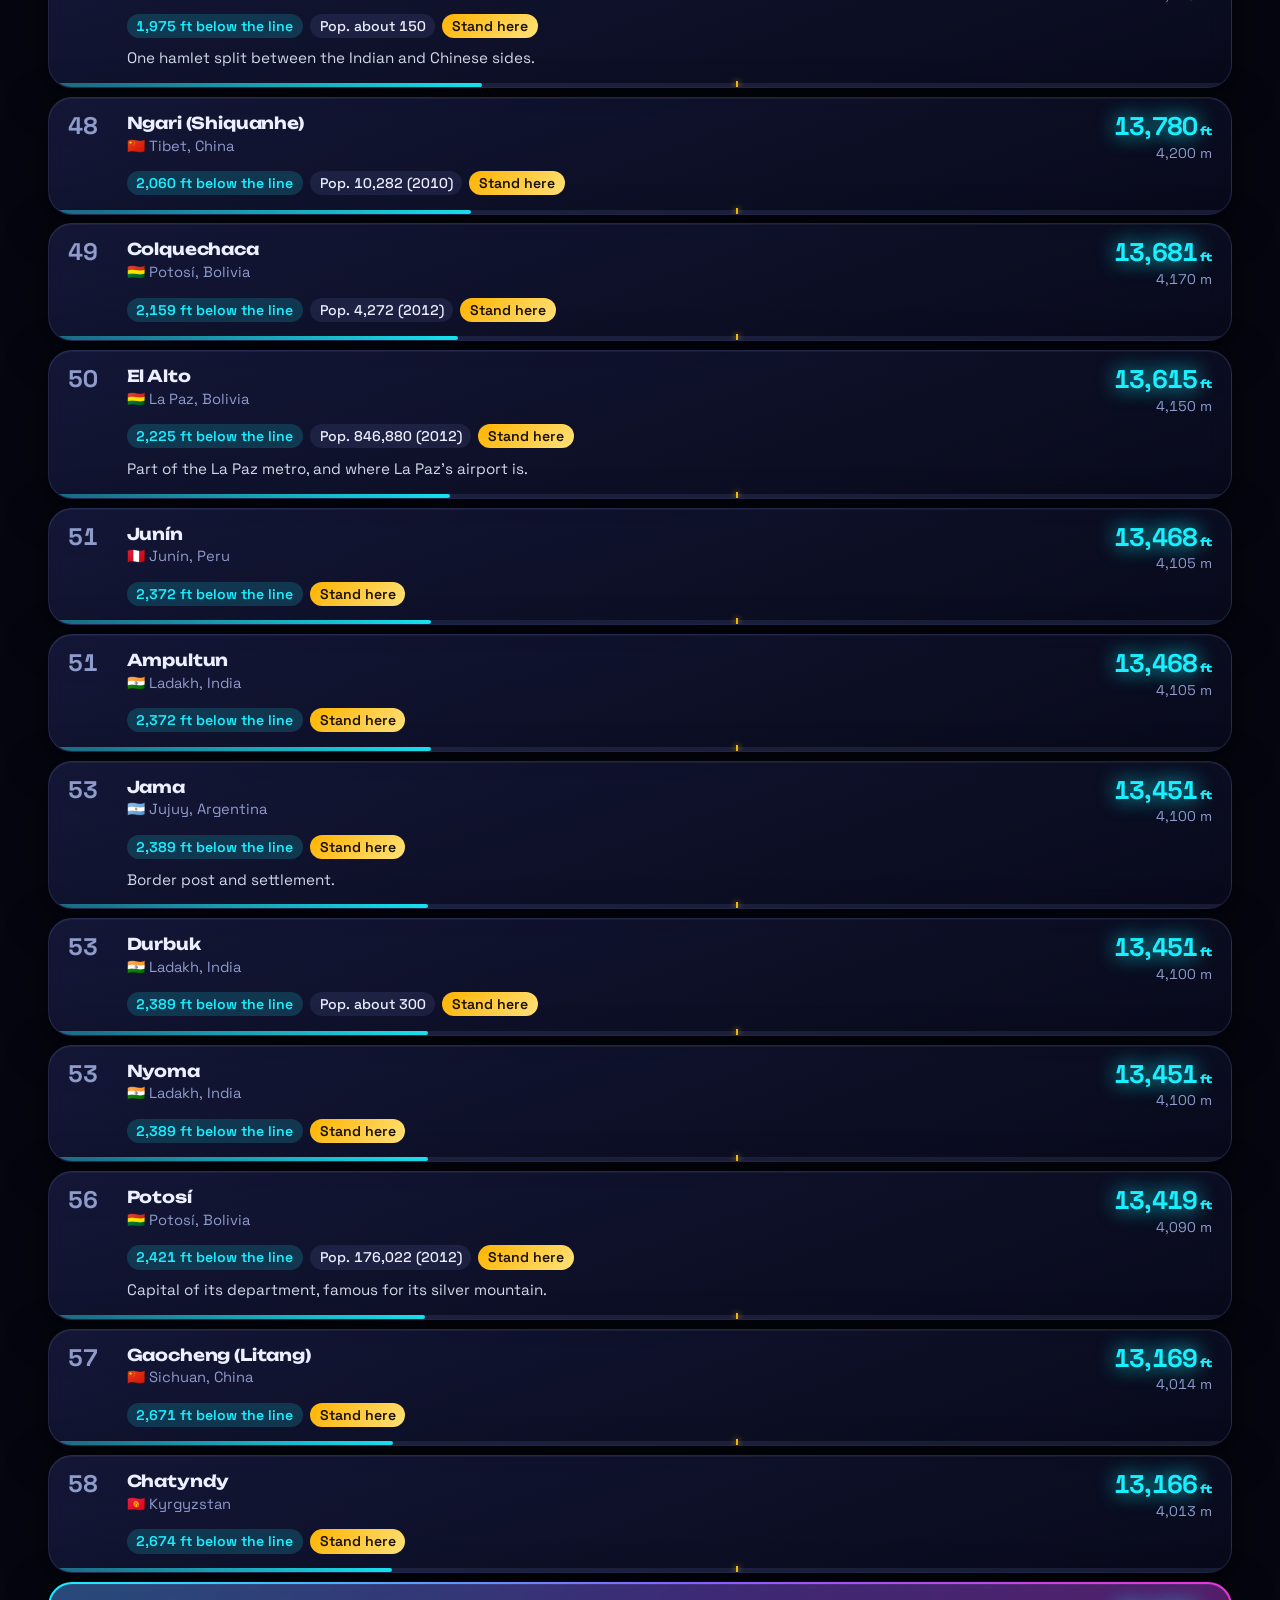
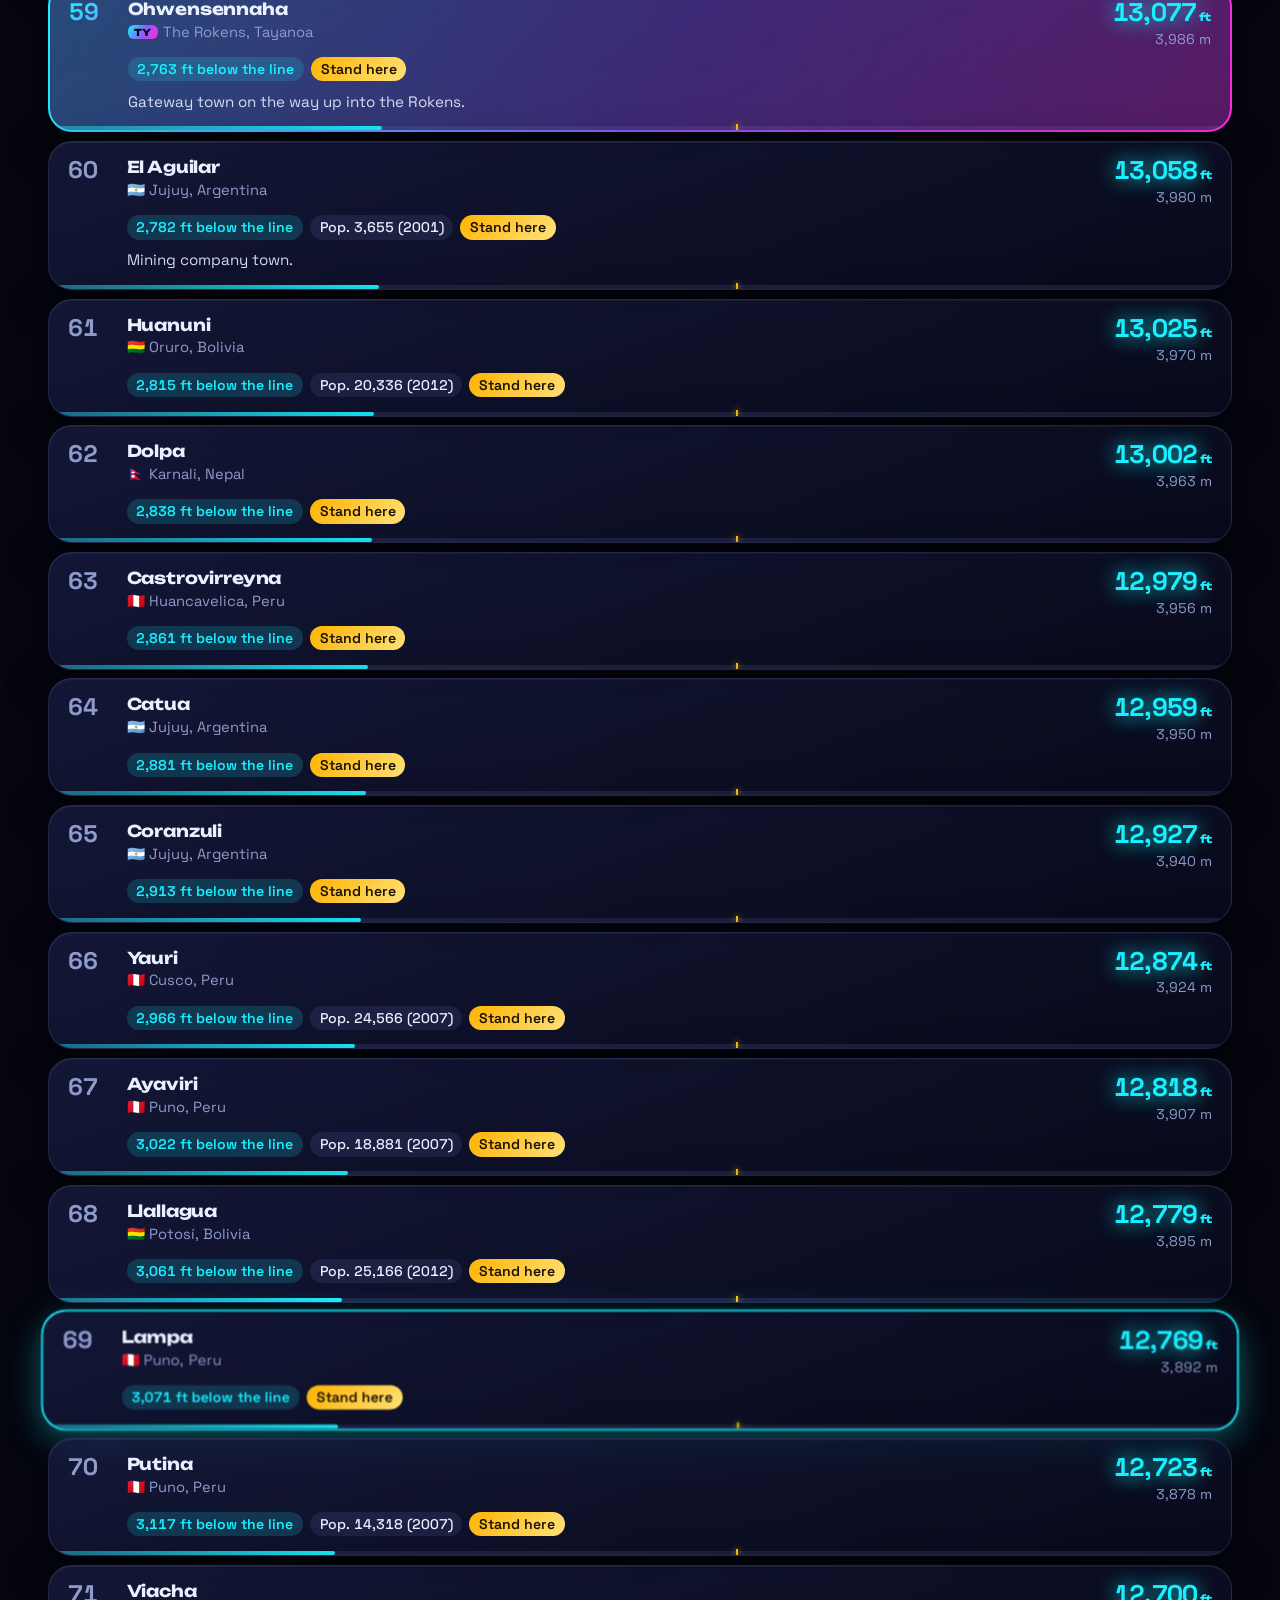
==== commit cab32a17: "ALT 327K 2.0: retire Ohwentsarako, add three seasonal Tayanroken camps Onkwehonwe Kahtenhsa (5,500 m" ====
--- a/alt-327k-2-0/index.html
+++ b/alt-327k-2-0/index.html
@@ -1421,8 +1421,12 @@
 
   /* ---------- Tayanoa: locked numbers (feet unless m is given) ---------- */
   var CL = [
-    { id: 'ohwentsarako', n: 'Ohwentsarako', where: 'The Rokens, Tayanoa', m: 5983, tag: 'Seasonal only', seasonal: true,
-      note: 'Gateway town for Roken climbers. It sits above the long-term limit for human life, so nobody stays year-round.' },
+    { id: 'ohnerakaga-kahtenhsa', n: 'Ohnerakaga Kahtenhsa', where: 'Mount Tayanroken, Tayanoa', m: 5800, tag: 'Seasonal only', seasonal: true,
+      note: '\u201CUnder the Thunderbreak.\u201D The Tayanroken South Base Camp village, the biggest seasonal tent town on the mountain. It sits above the long-term limit for human life, so nobody stays year-round.' },
+    { id: 'ionkhia-tenhsa', n: 'Ionkhia Tenhsa', where: 'Mount Tayanroken, Tayanoa', m: 5600, tag: 'Seasonal only', seasonal: true,
+      note: '\u201CCold Camp.\u201D The Tayanroken North Base Camp village, quieter than the south side, with fewer outfitters. It sits above the long-term limit for human life, so nobody stays year-round.' },
+    { id: 'onkwehonwe-kahtenhsa', n: 'Onkwehonwe Kahtenhsa', where: 'Below Tayanroken base camp, Tayanoa', m: 5500, tag: 'Seasonal only', seasonal: true,
+      note: '\u201CLast Fire Place.\u201D A seasonal camp below base camp, right at the long-term limit for human life. It only fills up in climbing season.' },
     { id: 'summitcrest', n: 'Summitcrest', where: 'Tayanoa', ft: 17598, pop: '~30,000',
       note: 'The highest permanent settlement on Earth, level with Everest South Base Camp. About 75,000 people with its four districts. The athletic training capital of the US.' },
     { id: 'axspororidge', n: 'Axspororidge', where: 'Summitcrest district, Tayanoa', ft: 17552, pop: '~12,000',
@@ -1994,8 +1998,8 @@
 
   /* ---------- Roster ---------- */
   var ROSTER = [
-    ['Summitcrest and the sky towns', 'The seven highest permanent settlements on Earth, plus the seasonal town above them.',
-      [['Summitcrest', '~30,000', 'summitcrest'], ['Axspororidge', '~12,000', 'axspororidge'], ['Luxora', '~12,000', 'luxora'], ['Teyake\u00F1roken', '~10,000', 'teyakenroken'], ['Bressler', '~11,000', 'bressler'], ['Skawenta', '', 'skawenta'], ['Rinconada Alta', '~50,000', 'rinconada-alta'], ['Ohwentsarako', 'seasonal', 'ohwentsarako']]],
+    ['Summitcrest and the sky towns', 'The seven highest permanent settlements on Earth, plus the three seasonal camps above them.',
+      [['Summitcrest', '~30,000', 'summitcrest'], ['Axspororidge', '~12,000', 'axspororidge'], ['Luxora', '~12,000', 'luxora'], ['Teyake\u00F1roken', '~10,000', 'teyakenroken'], ['Bressler', '~11,000', 'bressler'], ['Skawenta', '', 'skawenta'], ['Rinconada Alta', '~50,000', 'rinconada-alta'], ['Ohnerakaga Kahtenhsa', 'seasonal', 'ohnerakaga-kahtenhsa'], ['Ionkhia Tenhsa', 'seasonal', 'ionkhia-tenhsa'], ['Onkwehonwe Kahtenhsa', 'seasonal', 'onkwehonwe-kahtenhsa']]],
     ['Summitbrook and the inner ring', 'The capital and the towns right around it, in the Crown Heart.',
       [['Summitbrook', '10 million', 'summitbrook'], ['Cyrillo', '~63,000', 'cyrillo'], ['Shale', '~116,000'], ['Camillon', '~50,000'], ['Lysandor', '~46,000'], ['Van Burrow', '~26,000'], ['Skeneatola', '~14,400'], ['Magnus', '~14,000'], ['North Summitbrook', '~13,600'], ['Cazenara', '~13,600'], ['Solmere', '~13,000'], ['Mattiesdale', '~12,800'], ['Marcova', '~12,400'], ['Eldridge', '~11,600'], ['Rochambeau', '~9,800'], ['Breverton', '~8,000'], ['Knossa', '~6,800'], ['East Summitbrook', '~6,000'], ['Tullian', '~5,400'], ['Liverport', '~4,600'], ['Nedwyn', '~4,400'], ['Tayanowa'], ['Geddmons'], ['Baldenville'], ['Manlow'], ['Halite'], ['DeWinter']]],
     ['Eastern Basin', 'About 4 million people.',
@@ -2168,7 +2172,7 @@
     [0, 'Sea level', 'l'], [2717, 'The tip of the Burj Khalifa'], [5280, 'Denver, one mile up'], [10560, 'Selvak, Tayanoa\u2019s floor'], [10900, 'Tayanoa City'],
     [12467, 'Tayanoa\u2019s oxygen line', 'l'], [15840, 'Summitbrook and Pyratech Arena, the line'],
     [16400, 'Tayanoa\u2019s treeline', 'l'], [16732, 'La Rinconada, Peru'], [17598, 'Summitcrest and Everest South Base Camp'],
-    [18045, 'The long-term limit for human life', 'l'], [19341, 'Kilimanjaro\u2019s summit'], [19629, 'Ohwentsarako'], [20310, 'Denali\u2019s summit'],
+    [18045, 'The long-term limit for human life', 'l'], [18045, 'Onkwehonwe Kahtenhsa'], [18373, 'Ionkhia Tenhsa'], [19029, 'Ohnerakaga Kahtenhsa'], [19341, 'Kilimanjaro\u2019s summit'], [20310, 'Denali\u2019s summit'],
     [20340, 'Rinconada Alta\u2019s highest mine shafts'], [22838, 'Aconcagua\u2019s summit'], [26247, 'The death zone, 8,000 meters', 'l'],
     [28251, 'K2\u2019s summit'], [29032, 'Everest\u2019s summit'], [32641, 'Mount Tayanroken\u2019s summit'], [36000, 'A typical airliner cruise', 'l'], [37000, 'The highest a bird has ever been seen flying', 'l'],
     [60000, 'Concorde\u2019s cruise', 'l'], [63000, 'The Armstrong limit', 'l'], [70000, 'A U-2 spy plane', 'l'], [85000, 'An SR-71 Blackbird', 'l'], [102800, 'Joseph Kittinger\u2019s jump in 1960', 'l'], [123523, 'The highest a jet plane has ever flown', 'l'],
@@ -2381,7 +2385,7 @@
     if (b) flyTo(+b.getAttribute('data-ft'));
   });
 
-  var PICS = {"w":576,"h":324,"cols":4,"rows":5,"earth":{"s":["e-00.62d90cc8.webp","e-01.7941582b.webp","e-02.3677e4e2.webp","e-03.86908fff.webp","e-04.81e7b1ad.webp","e-05.935fee24.webp","e-06.62464c2e.webp","e-07.2a28ee9f.webp","e-08.d2632eac.webp","e-09.7a1ea21e.webp","e-10.195acc4e.webp","e-11.c4bc0d62.webp","e-12.63e1f4b3.webp","e-13.f0f65e98.webp","e-14.44713830.webp","e-15.ab5ff732.webp","e-16.b737e106.webp","e-17.b0120e80.webp"],"k":{"challenger-deep":[0,0,-1,"a"],"horizon-deep":[0,1,-1,"a"],"galathea-depth":[0,2,-1,"a"],"kermadec-trench":[0,3,-1,"a"],"milwaukee-deep":[0,4,0,"p"],"the-deepest-fish-ever-filmed":[0,5,-1,"a"],"cayman-trough":[0,6,-1,"a"],"factorian-deep":[0,7,-1,"a"],"java-trench":[0,8,-1,"a"],"wreck-of-the-uss-samuel-b-roberts":[0,9,1,"p"],"wreck-of-the-uss-johnston":[0,10,-1,"a"],"the-start-of-the-hadal-zone":[0,11,-1,"a"],"molloy-deep":[0,12,-1,"a"],"calypso-deep":[0,13,-1,"a"],"wreck-of-the-bismarck":[0,14,2,"p"],"the-start-of-the-abyss":[0,15,-1,"a"],"wreck-of-the-titanic":[0,16,3,"p"],"the-average-depth-of-the-ocean":[0,17,-1,"a"],"the-deepest-whale-dive-on-record":[0,18,-1,"a"],"the-end-of-the-twilight-zone":[0,19,-1,"a"],"dead-sea-shore":[1,0,4,"p"],"the-deepest-scuba-dive-ever":[1,1,-1,"a"],"jericho":[1,2,5,"p"],"the-end-of-the-sunlight-zone":[1,3,-1,"a"],"lake-assal":[1,4,6,"p"],"turpan-depression":[1,5,7,"p"],"qattara-depression":[1,6,8,"p"],"danakil-depression":[1,7,9,"p"],"laguna-del-carbon":[1,8,-1,"a"],"badwater-basin":[1,9,10,"p"],"furnace-creek":[1,10,11,"p"],"baku":[1,11,12,"p"],"caspian-sea":[1,12,13,"p"],"kati-thandalake-eyre":[1,13,14,"p"],"amsterdam":[1,14,15,"p"],"sea-level":[1,15,-1,"a"],"miami":[1,16,16,"p"],"new-york-city":[1,17,17,"p"],"london":[1,18,18,"p"],"mumbai":[1,19,19,"p"],"rome":[2,0,20,"p"],"cairo":[2,1,21,"p"],"buenos-aires":[2,2,22,"p"],"berlin":[2,3,23,"p"],"paris":[2,4,24,"p"],"seoul":[2,5,25,"p"],"tokyo":[2,6,26,"p"],"beijing":[2,7,27,"p"],"los-angeles":[2,8,28,"p"],"toronto":[2,9,29,"p"],"clifton-park":[2,10,30,"p"],"oneida-lake":[2,11,31,"p"],"syracuse":[2,12,32,"p"],"burnt-hills":[2,13,33,"p"],"dallas":[2,14,34,"p"],"moscow":[2,15,35,"p"],"chicago":[2,16,36,"p"],"lake-superior":[2,17,37,"p"],"delhi":[2,18,38,"p"],"atlanta":[2,19,39,"p"],"phoenix":[3,0,40,"p"],"lake-geneva":[3,1,41,"p"],"lake-baikal":[3,2,42,"p"],"lake-placid":[3,3,43,"p"],"santiago":[3,4,44,"p"],"canberra":[3,5,45,"p"],"las-vegas":[3,6,46,"p"],"madrid":[3,7,47,"p"],"jerusalem":[3,8,48,"p"],"sao-paulo":[3,9,49,"p"],"lake-tanganyika":[3,10,50,"p"],"the-tip-of-the-burj-khalifa":[3,11,51,"p"],"uluru":[3,12,52,"p"],"andorra-la-vella":[3,13,53,"p"],"calgary":[3,14,54,"p"],"table-mountain":[3,15,55,"p"],"lake-victoria":[3,16,56,"p"],"brasilia":[3,17,57,"p"],"great-salt-lake":[3,18,58,"p"],"mount-vesuvius":[3,19,59,"p"],"salt-lake-city":[4,0,60,"p"],"ben-nevis":[4,1,61,"p"],"ulaanbaatar":[4,2,62,"p"],"kathmandu":[4,3,63,"p"],"whiteface-mountain":[4,4,64,"p"],"davos":[4,5,65,"p"],"guadalajara":[4,6,66,"p"],"kigali":[4,7,67,"p"],"coors-field":[4,8,68,"p"],"zermatt":[4,9,69,"p"],"denver":[4,10,70,"p"],"empower-field-at-mile-high":[4,11,71,"p"],"albuquerque":[4,12,72,"p"],"mount-marcy":[4,13,73,"p"],"windhoek":[4,14,74,"p"],"johannesburg":[4,15,75,"p"],"kabul":[4,16,76,"p"],"nairobi":[4,17,77,"p"],"st-moritz":[4,18,78,"p"],"colorado-springs":[4,19,79,"p"],"cheyenne":[5,0,80,"p"],"crater-lake":[5,1,81,"p"],"kunming":[5,2,82,"p"],"lake-tahoe":[5,3,83,"p"],"mount-washington":[5,4,84,"p"],"mount-mitchell":[5,5,85,"p"],"darjeeling":[5,6,86,"p"],"flagstaff":[5,7,87,"p"],"santa-fe":[5,8,88,"p"],"mount-kosciuszko":[5,9,89,"p"],"mexico-city":[5,10,90,"p"],"estadio-azteca":[5,11,91,"p"],"sanaa":[5,12,92,"p"],"xining":[5,13,93,"p"],"asmara":[5,14,94,"p"],"thimphu":[5,15,95,"p"],"arequipa":[5,16,96,"p"],"addis-ababa":[5,17,97,"p"],"yellowstone-lake":[5,18,98,"p"],"machu-picchu":[5,19,99,"p"],"mount-st-helens":[6,0,100,"p"],"cochabamba":[6,1,101,"p"],"bogota":[6,2,102,"p"],"telluride":[6,3,103,"p"],"sucre":[6,4,104,"p"],"the-south-pole":[6,5,105,"p"],"quito":[6,6,106,"p"],"mount-olympus":[6,7,107,"p"],"breckenridge":[6,8,108,"p"],"leadville":[6,9,109,"p"],"selvak":[6,10,-1,"a"],"alma":[6,11,110,"p"],"ohwenkara":[6,12,-1,"a"],"cusco":[6,13,111,"p"],"eisenhower-tunnel":[6,14,112,"p"],"mount-hood":[6,15,113,"p"],"namche-bazaar":[6,16,114,"p"],"jungfraujoch-station":[6,17,115,"p"],"vostok-station":[6,18,-1,"a"],"sicuani":[6,19,116,"p"],"estadio-hernando-siles":[7,0,117,"p"],"murghob":[7,1,118,"p"],"la-paz":[7,2,119,"p"],"lhasa":[7,3,120,"p"],"uyuni":[7,4,121,"p"],"huancavelica":[7,5,122,"p"],"santo-tomas":[7,6,-1,"a"],"colorandoa-springs":[7,7,-1,"a"],"gyegu":[7,8,123,"p"],"oruro":[7,9,124,"p"],"trail-ridge-road-the-high-point":[7,10,125,"p"],"teide":[7,11,126,"p"],"aoraki-mount-cook":[7,12,127,"p"],"la-oroya":[7,13,128,"p"],"cliffton-mesa":[7,14,-1,"a"],"olacapato":[7,15,129,"p"],"san-antonio-de-los-cobres":[7,16,130,"p"],"mount-fuji":[7,17,131,"p"],"blackened-hills":[7,18,-1,"a"],"colorandoas-oxygen-line":[7,19,-1,"a"],"desaguadero":[8,0,132,"p"],"lake-titicaca":[8,1,133,"p"],"puno":[8,2,134,"p"],"juliaca":[8,3,135,"p"],"huancane":[8,4,136,"p"],"shigatse":[8,5,137,"p"],"aiguille-du-midi":[8,6,138,"p"],"yunguyo":[8,7,139,"p"],"huarina":[8,8,140,"p"],"laya":[8,9,-1,"a"],"tiwanaku":[8,10,141,"p"],"rinconada":[8,11,-1,"a"],"azangaro":[8,12,-1,"a"],"ilave":[8,13,-1,"a"],"juli":[8,14,142,"p"],"viacha":[8,15,143,"p"],"putina":[8,16,144,"p"],"lampa":[8,17,145,"p"],"llallagua":[8,18,146,"p"],"ayaviri":[8,19,147,"p"],"yauri":[9,0,148,"p"],"coranzuli":[9,1,-1,"a"],"catua":[9,2,-1,"a"],"castrovirreyna":[9,3,149,"p"],"dolpa":[9,4,150,"p"],"eiger":[9,5,151,"p"],"huanuni":[9,6,152,"p"],"el-aguilar":[9,7,-1,"a"],"ohwensennaha":[9,8,-1,"a"],"chatyndy":[9,9,-1,"a"],"gaocheng-litang":[9,10,153,"p"],"el-alto-international-airport":[9,11,154,"p"],"potosi":[9,12,155,"p"],"dome-a":[9,13,-1,"a"],"mount-kinabalu":[9,14,156,"p"],"jama":[9,15,157,"p"],"durbuk":[9,16,-1,"a"],"nyoma":[9,17,158,"p"],"junin":[9,18,159,"p"],"ampultun":[9,19,-1,"a"],"annapurna-base-camp":[10,0,160,"p"],"el-alto":[10,1,161,"p"],"mauna-loa":[10,2,162,"p"],"colquechaca":[10,3,-1,"a"],"colorandoa-city":[10,4,-1,"a"],"grand-teton":[10,5,163,"p"],"ngari-shiquanhe":[10,6,-1,"a"],"aspenwood":[10,7,-1,"a"],"mauna-kea":[10,8,164,"p"],"sovrn-arena":[10,9,-1,"a"],"pangong-tso":[10,10,165,"p"],"demchok":[10,11,-1,"a"],"kibber":[10,12,166,"p"],"khuldo":[10,13,-1,"a"],"laguna-colorada":[10,14,167,"p"],"ating":[10,15,-1,"a"],"pagri":[10,16,-1,"a"],"pikes-peak":[10,17,168,"p"],"hankar":[10,18,169,"p"],"macusani":[10,19,-1,"a"],"mount-shasta":[11,0,170,"p"],"cerro-de-pasco":[11,1,171,"p"],"mina-pirquitas":[11,2,-1,"a"],"achirik":[11,3,-1,"a"],"cojata":[11,4,-1,"a"],"chharka":[11,5,172,"p"],"estadio-daniel-alcides-carrion":[11,6,-1,"a"],"mount-rainier":[11,7,173,"p"],"parinacota":[11,8,-1,"a"],"mount-elbert":[11,9,174,"p"],"dingboche":[11,10,175,"p"],"daocheng-yading-airport":[11,11,176,"p"],"mount-whitney":[11,12,177,"p"],"fatahi":[11,13,-1,"a"],"quzong":[11,14,-1,"a"],"matterhorn":[11,15,178,"p"],"summitbrook":[11,16,-1,"a"],"hanle":[11,17,179,"p"],"nagqu":[11,18,180,"p"],"cyrillo":[11,19,-1,"a"],"oneywaka-lake":[12,0,-1,"a"],"tso-moriri":[12,1,181,"p"],"pyratech-arena":[12,2,-1,"a"],"karzok":[12,3,182,"p"],"komic":[12,4,183,"p"],"lake-manasarovar":[12,5,184,"p"],"ospero":[12,6,-1,"a"],"lake-rokentario":[12,7,-1,"a"],"condoroma":[12,8,-1,"a"],"ananea":[12,9,-1,"a"],"folston-field":[12,10,-1,"a"],"domar":[12,11,-1,"a"],"phinaya":[12,12,-1,"a"],"bouldren":[12,13,-1,"a"],"amdo":[12,14,185,"p"],"namtso":[12,15,186,"p"],"yanshiping":[12,16,-1,"a"],"coalinga":[12,17,-1,"a"],"lake-erawie":[12,18,-1,"a"],"lungring":[12,19,-1,"a"],"santa-barbara":[13,0,187,"p"],"mont-blanc":[13,1,188,"p"],"wenquan":[13,2,-1,"a"],"puncak-jaya":[13,3,189,"p"],"vinson-massif":[13,4,190,"p"],"tilicho-lake":[13,5,191,"p"],"lobuche":[13,6,192,"p"],"shuanghu":[13,7,-1,"a"],"rongbuk-monastery":[13,8,193,"p"],"colorandoas-treeline":[13,9,-1,"a"],"chasangcun":[13,10,-1,"a"],"alma-observatory":[13,11,194,"p"],"tanggula-railway-station":[13,12,195,"p"],"tuiwa":[13,13,-1,"a"],"la-rinconada":[13,14,196,"p"],"everest-north-base-camp":[13,15,197,"p"],"mount-kenya":[13,16,198,"p"],"rinconada-alta":[13,17,-1,"a"],"skawenta":[13,18,-1,"a"],"bressler":[13,19,-1,"a"],"teyakenroken":[14,0,-1,"a"],"luxora":[14,1,-1,"a"],"axspororidge":[14,2,-1,"a"],"khardung-la":[14,3,199,"p"],"summitcrest":[14,4,-1,"a"],"everest-south-base-camp":[14,5,200,"p"],"thorong-la":[14,6,201,"p"],"the-long-term-limit-for-human-life":[14,7,-1,"a"],"pico-de-orizaba":[14,8,202,"p"],"mount-elbrus":[14,9,203,"p"],"kala-patthar":[14,10,204,"p"],"umling-la":[14,11,-1,"a"],"kilimanjaro":[14,12,205,"p"],"cotopaxi":[14,13,206,"p"],"mount-logan":[14,14,207,"p"],"ohwentsarako":[14,15,-1,"a"],"everest-camp-i":[14,16,208,"p"],"denali":[14,17,209,"p"],"rinconada-altas-highest-mine-shafts":[14,18,-1,"a"],"chimborazo":[14,19,210,"p"],"everest-camp-ii":[15,0,211,"p"],"mount-kailash":[15,1,212,"p"],"huascaran":[15,2,213,"p"],"ama-dablam":[15,3,214,"p"],"ojos-del-salado":[15,4,215,"p"],"aconcagua":[15,5,216,"p"],"pumori":[15,6,217,"p"],"everest-camp-iii":[15,7,-1,"a"],"jengish-chokusu":[15,8,218,"p"],"ismoil-somoni-peak":[15,9,219,"p"],"namcha-barwa":[15,10,220,"p"],"nanda-devi":[15,11,221,"p"],"masherbrum":[15,12,222,"p"],"nuptse":[15,13,223,"p"],"everest-camp-iv":[15,14,224,"p"],"gyachung-kang":[15,15,225,"p"],"tokorai":[15,16,-1,"a"],"the-death-zone-8-000-meters":[15,17,-1,"a"],"shishapangma":[15,18,226,"p"],"gasherbrum-ii":[15,19,227,"p"],"broad-peak":[16,0,228,"p"],"gasherbrum-i":[16,1,229,"p"],"annapurna":[16,2,230,"p"],"nanga-parbat":[16,3,231,"p"],"tsikaronwaheh":[16,4,-1,"a"],"manaslu":[16,5,232,"p"],"dhaulagiri":[16,6,233,"p"],"hayonwenda":[16,7,-1,"a"],"cho-oyu":[16,8,234,"p"],"katshendaron":[16,9,-1,"a"],"makalu":[16,10,235,"p"],"lhotse":[16,11,236,"p"],"kangchenjunga":[16,12,237,"p"],"k2":[16,13,238,"p"],"mount-everest":[16,14,239,"p"],"mount-ohwenroken":[16,15,-1,"a"],"a-typical-airliner-cruise":[16,16,-1,"a"],"the-highest-a-bird-has-ever-been-seen-flying":[16,17,-1,"a"],"concordes-cruise":[16,18,-1,"a"],"the-armstrong-limit":[16,19,-1,"a"],"a-u-2-spy-plane":[17,0,-1,"a"],"an-sr-71-blackbird":[17,1,-1,"a"],"joseph-kittingers-jump-in-1960":[17,2,-1,"a"],"the-highest-a-jet-plane-has-ever-flown":[17,3,-1,"a"],"felix-baumgartners-jump":[17,4,-1,"a"],"alan-eustaces-jump-the-highest-ever":[17,5,-1,"a"],"the-top-of-the-stratosphere":[17,6,-1,"a"],"50-miles-where-the-us-hands-out-astronaut-wings":[17,7,-1,"a"],"the-top-of-the-mesosphere":[17,8,-1,"a"],"62-miles-up":[17,9,-1,"a"]}},"gaia":{"s":["g-00.b7cad3ea.webp","g-01.7a5fc4f4.webp","g-02.e780883a.webp","g-03.dff602ad.webp","g-04.11269487.webp","g-05.bc00c329.webp","g-06.0404b325.webp","g-07.13702078.webp","g-08.186843d5.webp","g-09.8c69a22c.webp","g-10.92f59298.webp","g-11.9ef49295.webp","g-12.78caaf33.webp","g-13.2a3daff9.webp","g-14.7ab29698.webp","g-15.328bdcab.webp","g-16.4c43f464.webp"],"k":{"challenger-deep":[0,0,-1,"a"],"horizon-deep":[0,1,-1,"ga"],"galathea-depth":[0,2,-1,"ga"],"kermadec-trench":[0,3,-1,"ga"],"milwaukee-deep":[0,4,0,"g"],"cayman-trough":[0,5,-1,"ga"],"factorian-deep":[0,6,-1,"ga"],"java-trench":[0,7,-1,"ga"],"wreck-of-the-uss-samuel-b-roberts":[0,8,1,"g"],"wreck-of-the-uss-johnston":[0,9,-1,"ga"],"the-start-of-the-hadal-zone":[0,10,-1,"ga"],"molloy-deep":[0,11,-1,"ga"],"calypso-deep":[0,12,-1,"ga"],"wreck-of-the-bismarck":[0,13,2,"g"],"the-start-of-the-abyss":[0,14,-1,"ga"],"wreck-of-the-titanic":[0,15,-1,"a"],"the-average-depth-of-the-ocean":[0,16,-1,"ga"],"dead-sea-shore":[0,17,-1,"a"],"jericho":[0,18,5,"g"],"lake-assal":[0,19,6,"g"],"turpan-depression":[1,0,7,"g"],"qattara-depression":[1,1,8,"g"],"danakil-depression":[1,2,9,"g"],"laguna-del-carbon":[1,3,-1,"ga"],"the-end-of-the-twilight-zone":[1,4,-1,"ga"],"badwater-basin":[1,5,10,"g"],"furnace-creek":[1,6,11,"g"],"baku":[1,7,12,"g"],"caspian-sea":[1,8,13,"g"],"the-end-of-the-sunlight-zone":[1,9,-1,"ga"],"kati-thandalake-eyre":[1,10,14,"g"],"amsterdam":[1,11,15,"g"],"sea-level":[1,12,-1,"a"],"the-top-of-the-great-stair":[1,13,-1,"a"],"miami":[1,14,16,"g"],"new-york-city":[1,15,17,"g"],"london":[1,16,18,"g"],"mumbai":[1,17,19,"g"],"rome":[1,18,20,"g"],"cairo":[1,19,21,"g"],"buenos-aires":[2,0,22,"g"],"berlin":[2,1,23,"g"],"paris":[2,2,24,"g"],"seoul":[2,3,25,"g"],"tokyo":[2,4,26,"g"],"beijing":[2,5,27,"g"],"los-angeles":[2,6,28,"g"],"toronto":[2,7,29,"g"],"clifton-park":[2,8,30,"g"],"oneida-lake":[2,9,31,"g"],"syracuse":[2,10,32,"g"],"burnt-hills":[2,11,33,"g"],"dallas":[2,12,34,"g"],"moscow":[2,13,35,"g"],"chicago":[2,14,36,"g"],"lake-superior":[2,15,37,"g"],"delhi":[2,16,38,"g"],"atlanta":[2,17,39,"g"],"phoenix":[2,18,40,"g"],"lake-geneva":[2,19,41,"g"],"lake-baikal":[3,0,42,"g"],"lake-placid":[3,1,43,"g"],"santiago":[3,2,44,"g"],"canberra":[3,3,45,"g"],"las-vegas":[3,4,46,"g"],"madrid":[3,5,47,"g"],"jerusalem":[3,6,48,"g"],"sao-paulo":[3,7,49,"g"],"lake-tanganyika":[3,8,50,"g"],"the-tip-of-the-burj-khalifa":[3,9,51,"g"],"average-ground-on-gaia":[3,10,-1,"a"],"uluru":[3,11,52,"g"],"andorra-la-vella":[3,12,53,"g"],"calgary":[3,13,54,"g"],"table-mountain":[3,14,55,"g"],"lake-victoria":[3,15,56,"g"],"brasilia":[3,16,57,"g"],"great-salt-lake":[3,17,58,"g"],"mount-vesuvius":[3,18,59,"g"],"salt-lake-city":[3,19,60,"g"],"ben-nevis":[4,0,61,"g"],"ulaanbaatar":[4,1,62,"g"],"kathmandu":[4,2,63,"g"],"whiteface-mountain":[4,3,64,"g"],"davos":[4,4,65,"g"],"guadalajara":[4,5,66,"g"],"kigali":[4,6,67,"g"],"coors-field":[4,7,68,"g"],"zermatt":[4,8,69,"g"],"denver":[4,9,-1,"a"],"empower-field-at-mile-high":[4,10,71,"g"],"albuquerque":[4,11,72,"g"],"mount-marcy":[4,12,73,"g"],"windhoek":[4,13,74,"g"],"johannesburg":[4,14,75,"g"],"kabul":[4,15,76,"g"],"nairobi":[4,16,77,"g"],"st-moritz":[4,17,78,"g"],"colorado-springs":[4,18,79,"g"],"cheyenne":[4,19,80,"g"],"crater-lake":[5,0,81,"g"],"kunming":[5,1,82,"g"],"lake-tahoe":[5,2,83,"g"],"mount-washington":[5,3,84,"g"],"mount-mitchell":[5,4,85,"g"],"darjeeling":[5,5,86,"g"],"flagstaff":[5,6,87,"g"],"santa-fe":[5,7,88,"g"],"mount-kosciuszko":[5,8,89,"g"],"mexico-city":[5,9,90,"g"],"estadio-azteca":[5,10,91,"g"],"sanaa":[5,11,92,"g"],"xining":[5,12,93,"g"],"asmara":[5,13,94,"g"],"thimphu":[5,14,95,"g"],"arequipa":[5,15,96,"g"],"addis-ababa":[5,16,97,"g"],"yellowstone-lake":[5,17,98,"g"],"machu-picchu":[5,18,99,"g"],"mount-st-helens":[5,19,100,"g"],"cochabamba":[6,0,101,"g"],"bogota":[6,1,102,"g"],"telluride":[6,2,103,"g"],"sucre":[6,3,104,"g"],"the-south-pole":[6,4,105,"g"],"quito":[6,5,106,"g"],"mount-olympus":[6,6,107,"g"],"breckenridge":[6,7,108,"g"],"leadville":[6,8,109,"g"],"selvak":[6,9,-1,"ga"],"alma":[6,10,110,"g"],"ohwenkara":[6,11,-1,"ga"],"cusco":[6,12,111,"g"],"eisenhower-tunnel":[6,13,112,"g"],"mount-hood":[6,14,113,"g"],"namche-bazaar":[6,15,114,"g"],"jungfraujoch-station":[6,16,115,"g"],"vostok-station":[6,17,-1,"ga"],"sicuani":[6,18,116,"g"],"estadio-hernando-siles":[6,19,117,"g"],"murghob":[7,0,118,"g"],"la-paz":[7,1,119,"g"],"lhasa":[7,2,120,"g"],"uyuni":[7,3,121,"g"],"huancavelica":[7,4,122,"g"],"santo-tomas":[7,5,-1,"ga"],"colorandoa-springs":[7,6,-1,"ga"],"gyegu":[7,7,123,"g"],"oruro":[7,8,124,"g"],"trail-ridge-road-the-high-point":[7,9,125,"g"],"teide":[7,10,126,"g"],"aoraki-mount-cook":[7,11,127,"g"],"la-oroya":[7,12,128,"g"],"cliffton-mesa":[7,13,-1,"ga"],"olacapato":[7,14,129,"g"],"san-antonio-de-los-cobres":[7,15,130,"g"],"mount-fuji":[7,16,131,"g"],"blackened-hills":[7,17,-1,"ga"],"desaguadero":[7,18,132,"g"],"lake-titicaca":[7,19,133,"g"],"puno":[8,0,134,"g"],"juliaca":[8,1,135,"g"],"huancane":[8,2,136,"g"],"shigatse":[8,3,137,"g"],"aiguille-du-midi":[8,4,138,"g"],"yunguyo":[8,5,139,"g"],"huarina":[8,6,140,"g"],"laya":[8,7,-1,"ga"],"tiwanaku":[8,8,141,"g"],"rinconada":[8,9,-1,"ga"],"azangaro":[8,10,-1,"ga"],"ilave":[8,11,-1,"ga"],"juli":[8,12,142,"g"],"viacha":[8,13,143,"g"],"putina":[8,14,144,"g"],"lampa":[8,15,145,"g"],"llallagua":[8,16,146,"g"],"ayaviri":[8,17,147,"g"],"yauri":[8,18,148,"g"],"coranzuli":[8,19,-1,"ga"],"catua":[9,0,-1,"ga"],"castrovirreyna":[9,1,149,"g"],"dolpa":[9,2,150,"g"],"eiger":[9,3,151,"g"],"huanuni":[9,4,152,"g"],"el-aguilar":[9,5,-1,"ga"],"ohwensennaha":[9,6,-1,"ga"],"chatyndy":[9,7,-1,"ga"],"gaocheng-litang":[9,8,153,"g"],"el-alto-international-airport":[9,9,154,"g"],"potosi":[9,10,155,"g"],"dome-a":[9,11,-1,"ga"],"mount-kinabalu":[9,12,156,"g"],"jama":[9,13,157,"g"],"durbuk":[9,14,-1,"ga"],"nyoma":[9,15,158,"g"],"junin":[9,16,159,"g"],"ampultun":[9,17,-1,"ga"],"annapurna-base-camp":[9,18,160,"g"],"el-alto":[9,19,161,"g"],"mauna-loa":[10,0,162,"g"],"colquechaca":[10,1,-1,"ga"],"colorandoa-city":[10,2,-1,"ga"],"grand-teton":[10,3,163,"g"],"ngari-shiquanhe":[10,4,-1,"ga"],"aspenwood":[10,5,-1,"ga"],"mauna-kea":[10,6,164,"g"],"sovrn-arena":[10,7,-1,"ga"],"pangong-tso":[10,8,165,"g"],"demchok":[10,9,-1,"ga"],"kibber":[10,10,166,"g"],"khuldo":[10,11,-1,"ga"],"laguna-colorada":[10,12,167,"g"],"ating":[10,13,-1,"ga"],"pagri":[10,14,-1,"ga"],"pikes-peak":[10,15,168,"g"],"hankar":[10,16,169,"g"],"macusani":[10,17,-1,"ga"],"mount-shasta":[10,18,170,"g"],"cerro-de-pasco":[10,19,171,"g"],"mina-pirquitas":[11,0,-1,"ga"],"achirik":[11,1,-1,"ga"],"cojata":[11,2,-1,"ga"],"chharka":[11,3,172,"g"],"estadio-daniel-alcides-carrion":[11,4,-1,"ga"],"mount-rainier":[11,5,173,"g"],"parinacota":[11,6,-1,"ga"],"mount-elbert":[11,7,174,"g"],"dingboche":[11,8,175,"g"],"daocheng-yading-airport":[11,9,176,"g"],"mount-whitney":[11,10,177,"g"],"fatahi":[11,11,-1,"ga"],"quzong":[11,12,-1,"ga"],"matterhorn":[11,13,178,"g"],"summitbrook":[11,14,-1,"ga"],"hanle":[11,15,179,"g"],"nagqu":[11,16,180,"g"],"cyrillo":[11,17,-1,"ga"],"oneywaka-lake":[11,18,-1,"ga"],"tso-moriri":[11,19,181,"g"],"pyratech-arena":[12,0,-1,"ga"],"karzok":[12,1,182,"g"],"komic":[12,2,183,"g"],"lake-manasarovar":[12,3,184,"g"],"ospero":[12,4,-1,"a"],"lake-rokentario":[12,5,-1,"ga"],"condoroma":[12,6,-1,"ga"],"ananea":[12,7,-1,"ga"],"folston-field":[12,8,-1,"ga"],"domar":[12,9,-1,"ga"],"phinaya":[12,10,-1,"ga"],"bouldren":[12,11,-1,"ga"],"amdo":[12,12,185,"g"],"namtso":[12,13,186,"g"],"yanshiping":[12,14,-1,"ga"],"coalinga":[12,15,-1,"ga"],"lake-erawie":[12,16,-1,"ga"],"lungring":[12,17,-1,"ga"],"santa-barbara":[12,18,187,"g"],"mont-blanc":[12,19,188,"g"],"wenquan":[13,0,-1,"ga"],"puncak-jaya":[13,1,189,"g"],"vinson-massif":[13,2,190,"g"],"tilicho-lake":[13,3,191,"g"],"lobuche":[13,4,192,"g"],"shuanghu":[13,5,-1,"ga"],"rongbuk-monastery":[13,6,193,"g"],"chasangcun":[13,7,-1,"ga"],"alma-observatory":[13,8,194,"g"],"tanggula-railway-station":[13,9,195,"g"],"tuiwa":[13,10,-1,"ga"],"la-rinconada":[13,11,196,"g"],"everest-north-base-camp":[13,12,197,"g"],"mount-kenya":[13,13,198,"g"],"rinconada-alta":[13,14,-1,"ga"],"skawenta":[13,15,-1,"ga"],"bressler":[13,16,-1,"ga"],"teyakenroken":[13,17,-1,"ga"],"luxora":[13,18,-1,"ga"],"axspororidge":[13,19,-1,"ga"],"khardung-la":[14,0,199,"g"],"summitcrest":[14,1,-1,"ga"],"everest-south-base-camp":[14,2,200,"g"],"thorong-la":[14,3,201,"g"],"the-gaians-living-ceiling":[14,4,-1,"a"],"pico-de-orizaba":[14,5,202,"g"],"mount-elbrus":[14,6,203,"g"],"kala-patthar":[14,7,204,"g"],"umling-la":[14,8,-1,"ga"],"kilimanjaro":[14,9,205,"g"],"cotopaxi":[14,10,206,"g"],"mount-logan":[14,11,207,"g"],"ohwentsarako":[14,12,-1,"ga"],"everest-camp-i":[14,13,208,"g"],"denali":[14,14,209,"g"],"rinconada-altas-highest-mine-shafts":[14,15,-1,"ga"],"chimborazo":[14,16,210,"g"],"everest-camp-ii":[14,17,211,"g"],"mount-kailash":[14,18,212,"g"],"huascaran":[14,19,213,"g"],"ama-dablam":[15,0,214,"g"],"ojos-del-salado":[15,1,215,"g"],"aconcagua":[15,2,216,"g"],"pumori":[15,3,217,"g"],"everest-camp-iii":[15,4,-1,"ga"],"jengish-chokusu":[15,5,218,"g"],"ismoil-somoni-peak":[15,6,219,"g"],"namcha-barwa":[15,7,220,"g"],"nanda-devi":[15,8,221,"g"],"masherbrum":[15,9,222,"g"],"nuptse":[15,10,223,"g"],"everest-camp-iv":[15,11,224,"g"],"gyachung-kang":[15,12,225,"g"],"tokorai":[15,13,-1,"ga"],"shishapangma":[15,14,226,"g"],"gasherbrum-ii":[15,15,227,"g"],"broad-peak":[15,16,228,"g"],"gasherbrum-i":[15,17,229,"g"],"annapurna":[15,18,230,"g"],"nanga-parbat":[15,19,231,"g"],"tsikaronwaheh":[16,0,-1,"ga"],"manaslu":[16,1,232,"g"],"dhaulagiri":[16,2,233,"g"],"hayonwenda":[16,3,-1,"ga"],"cho-oyu":[16,4,234,"g"],"katshendaron":[16,5,-1,"ga"],"the-gaian-death-zone-16-000-meters":[16,6,-1,"a"],"makalu":[16,7,235,"g"],"lhotse":[16,8,236,"g"],"kangchenjunga":[16,9,237,"g"],"k2":[16,10,238,"g"],"mount-everest":[16,11,-1,"a"],"mount-ohwenroken":[16,12,-1,"ga"],"the-mask-line":[16,13,-1,"a"],"a-gaian-airliner-at-cruise":[16,14,-1,"a"],"the-pressure-suit-line":[16,15,-1,"a"],"the-armstrong-limit":[16,16,-1,"a"],"62-miles-up":[16,17,-1,"ga"]}},"c":[["Richard Varcoe on behalf of Caladan Oceanic LLC","CC BY-SA 4.0","//creativecommons.org/licenses/by-sa/4.0","//commons.wikimedia.org/wiki/File:Limiting_Factor_floating_on_the_surface_of_the_water_after_a_dive_into_the_Puerto_Rico_Trench.jpg"],["Unknown author","Public domain","","//commons.wikimedia.org/wiki/File:USS_Samuel_B._Roberts_(DE-413)_underway_in_October_1944_(NH_96011).jpg"],["Unknown author","CC BY-SA 3.0 de","//creativecommons.org/licenses/by-sa/3.0/de/deed.en","//commons.wikimedia.org/wiki/File:Bundesarchiv_Bild_193-04-1-26,_Schlachtschiff_Bismarck.jpg"],["NOAA/Institute for Exploration/University of Rhode Island (NOAA/IFE/URI)","Public domain","","//commons.wikimedia.org/wiki/File:Titanic_wreck_bow.jpg"],["Mustang Joe","CC0","//creativecommons.org/publicdomain/zero/1.0/deed.en","//commons.wikimedia.org/wiki/File:Shore_of_the_Dead_Sea_(53258647442).jpg"],["Fullo88 at Italian Wikipedia","Public domain","","//commons.wikimedia.org/wiki/File:Tell_es-sultan.jpg"],["Fishercd","Public domain","","//commons.wikimedia.org/wiki/File:Lake_Assal_2-Djibouti.jpg"],["Hiroooooo","CC BY-SA 3.0","//creativecommons.org/licenses/by-sa/3.0","//commons.wikimedia.org/wiki/File:Jiaohe_City(Yarkhoto),Turpan,Xinjiang_HY6.jpg"],["cheesy42","CC BY 2.0","//creativecommons.org/licenses/by/2.0","//commons.wikimedia.org/wiki/File:Sand_Dunes_(Qattara_Depression).jpg"],["Araştırmacı Ekanrın","CC BY-SA 4.0","//creativecommons.org/licenses/by-sa/4.0","//commons.wikimedia.org/wiki/File:Danakil-Depression-Fordors.jpg"],["King of Hearts","CC BY-SA 3.0","//creativecommons.org/licenses/by-sa/3.0","//commons.wikimedia.org/wiki/File:Badwater_Basin_Death_Valley_December_2013_001.jpg"],["Tuxyso","CC BY-SA 3.0","//creativecommons.org/licenses/by-sa/3.0","//commons.wikimedia.org/wiki/File:Death_Valley_exit_SR190_view_Panamint_Butt_flash_flood_2013.jpg"],["Diego Delso","CC BY-SA 4.0","//creativecommons.org/licenses/by-sa/4.0","//commons.wikimedia.org/wiki/File:Vista_de_Baku,_Azerbaiy%C3%A1n,_2016-09-26,_DD_138.jpg"],["Earth Science and Remote Sensing Unit, NASA Johnson Space Center","Public domain","","//commons.wikimedia.org/wiki/File:ISS056-E-13641_-_View_of_Azerbaijan.jpg"],["MisterT42","CC BY-SA 4.0","//creativecommons.org/licenses/by-sa/4.0","//commons.wikimedia.org/wiki/File:Alan_T_Kati_Thanda_04.jpg"],["Basile Morin","CC BY-SA 4.0","//creativecommons.org/licenses/by-sa/4.0","//commons.wikimedia.org/wiki/File:Colorful_canal_houses_at_golden_hour_in_Damrak_avenue_Amsterdam_the_Netherlands.jpg"],["Wilfredor","CC0","//creativecommons.org/publicdomain/zero/1.0/deed.en","//commons.wikimedia.org/wiki/File:Miami,_Florida_skyline.jpg"],["Dllu","CC BY-SA 4.0","//creativecommons.org/licenses/by-sa/4.0","//commons.wikimedia.org/wiki/File:View_of_Empire_State_Building_from_Rockefeller_Center_New_York_City_dllu_(cropped).jpg"],["David Illif with image-alignment and Photoshoping by Colin and Kim Hansen","CC BY-SA 4.0","//creativecommons.org/licenses/by-sa/4.0","//commons.wikimedia.org/wiki/File:City_of_London_skyline_from_London_City_Hall_-_Oct_2008_-_Aligned.jpg"],["Rutiknatekar","CC BY-SA 4.0","//creativecommons.org/licenses/by-sa/4.0","//commons.wikimedia.org/wiki/File:Mumbai_Bandra-Worli_Sea_Link.jpg"],["AngMoKio","CC BY-SA 2.5","//creativecommons.org/licenses/by-sa/2.5","//commons.wikimedia.org/wiki/File:StAngelo_Bridge_Rome.jpg"],["Jorge Láscar from Melbourne, Australia","CC BY 2.0","//creativecommons.org/licenses/by/2.0","//commons.wikimedia.org/wiki/File:Cairo_Opera_House,_Al_Hurriyah_Park_and_the_Nile_river_(14797782354).jpg"],["Alejandro from Mexico City, MEXICO","CC BY 2.0","//creativecommons.org/licenses/by/2.0","//commons.wikimedia.org/wiki/File:Buenos_Aires,_Argentina_(29631090586).jpg"],["ArildV","CC BY-SA 4.0","//creativecommons.org/licenses/by-sa/4.0","//commons.wikimedia.org/wiki/File:Berlin_Mitte_June_2023_01.jpg"],["falconp4","CC0","//creativecommons.org/publicdomain/zero/1.0/deed.en","//commons.wikimedia.org/wiki/File:Paris_skyline_quality_image_Tour_Eiffel.jpg"],["Frank Schulenburg","CC BY-SA 4.0","//creativecommons.org/licenses/by-sa/4.0","//commons.wikimedia.org/wiki/File:Gyeonghoeru_(Royal_Banquet_Hall)_at_Gyeongbokgung_Palace,_Seoul.jpg"],["David Kernan","CC BY 4.0","//creativecommons.org/licenses/by/4.0","//commons.wikimedia.org/wiki/File:Minato_City,_Tokyo,_Japan.jpg"],["N509FZ","CC BY 4.0","//creativecommons.org/licenses/by/4.0","//commons.wikimedia.org/wiki/File:Skyline_of_Beijing_CBD_with_B-5906_approaching_(20211016171955)_(1).jpg"],["Alek Leckszas","CC BY-SA 4.0","//creativecommons.org/licenses/by-sa/4.0","//commons.wikimedia.org/wiki/File:Los_Angeles_with_Mount_Baldy.jpg"],["Dillan Payne","CC BY-SA 4.0","//creativecommons.org/licenses/by-sa/4.0","//commons.wikimedia.org/wiki/File:Toronto_Skyline_from_Snake_Island,_September_11_2026_(01).jpg"],["Henry Bellagnome from Troy, New York, United States","CC BY-SA 2.0","//creativecommons.org/licenses/by-sa/2.0","//commons.wikimedia.org/wiki/File:Vischer_Ferry_General_Store_in_Clifton_Park,_NY_(35982576125).jpg"],["John Brighenti from Rockville, MD, United States","CC BY 2.0","//creativecommons.org/licenses/by/2.0","//commons.wikimedia.org/wiki/File:Frozen_Oneida_Lake_at_Sunset_(50708578726).jpg"],["Quintin Soloviev","CC BY 4.0","//creativecommons.org/licenses/by/4.0","//commons.wikimedia.org/wiki/File:Syracuse,_New_York_skyline.jpg"],["Peter Flass","CC BY 3.0","//creativecommons.org/licenses/by/3.0","//commons.wikimedia.org/wiki/File:Kingsley_Inn,_Burnt_Hills,_NY.jpg"],["Michael Barera","CC BY-SA 4.0","//creativecommons.org/licenses/by-sa/4.0","//commons.wikimedia.org/wiki/File:View_of_Dallas_from_Reunion_Tower_August_2015_13.jpg"],["U.S. Department of State","Public domain","","//commons.wikimedia.org/wiki/File:Saint_Basil%27s_Cathedral_and_the_Red_Square.jpg"],["Diego Delso","CC BY-SA 3.0","//creativecommons.org/licenses/by-sa/3.0","//commons.wikimedia.org/wiki/File:Skyline_de_Chicago_desde_el_centro,_Illinois,_Estados_Unidos,_2012-10-20,_DD_06.jpg"],["NASA","Public domain","","//commons.wikimedia.org/wiki/File:Lake_Superior,_ISS.jpg"],["Vyacheslav Argenberg","CC BY 4.0","//creativecommons.org/licenses/by/4.0","//commons.wikimedia.org/wiki/File:Delhi,_India,_Khas_Mahal_2,_Red_Fort.jpg"],["AtlChampion","CC BY-SA 4.0","//creativecommons.org/licenses/by-sa/4.0","//commons.wikimedia.org/wiki/File:A2ATL20250614-0721_(cropped).jpg"],["Bigmikebmw","CC BY-SA 3.0","//creativecommons.org/licenses/by-sa/3.0","//commons.wikimedia.org/wiki/File:Phoenix,_Arizona.JPG"],["Dmitry A. Mottl","CC BY-SA 4.0","//creativecommons.org/licenses/by-sa/4.0","//commons.wikimedia.org/wiki/File:Lake_Geneva_from_Chillon_Castle.jpg"],["Vyacheslav Argenberg","CC BY 4.0","//creativecommons.org/licenses/by/4.0","//commons.wikimedia.org/wiki/File:Baikal,_Cape_Burhan,_Olkhon_Island,_Lake_Baikal,_Russia.jpg"],["Doug Kerr from Albany, NY, United States","CC BY-SA 2.0","//creativecommons.org/licenses/by-sa/2.0","//commons.wikimedia.org/wiki/File:Lake_Placid,_New_York_(5832457012).jpg"],["3BRBS","CC BY-SA 3.0","//creativecommons.org/licenses/by-sa/3.0","//commons.wikimedia.org/wiki/File:Gran_Santiago_Tower,_Views_from_San_Crit%C3%B3bal_Hill_-_Santiago_-_Chile_05.jpg"],["Thennicke","CC BY-SA 4.0","//creativecommons.org/licenses/by-sa/4.0","//commons.wikimedia.org/wiki/File:ANZAC_Parade_from_the_Australian_War_Memorial,_Canberra_ACT.jpg"],["King of Hearts","CC BY-SA 4.0","//creativecommons.org/licenses/by-sa/4.0","//commons.wikimedia.org/wiki/File:Las_Vegas_Strip_from_Resorts_World_February_2023_HDR_1.jpg"],["Zarateman","CC0","//creativecommons.org/publicdomain/zero/1.0/deed.en","//commons.wikimedia.org/wiki/File:Madrid_-_Sky_Bar_360%C2%BA_(Hotel_Riu_Plaza_Espa%C3%B1a),_vistas_19.jpg"],["Lux Moundi","CC BY-SA 2.0","//creativecommons.org/licenses/by-sa/2.0","//commons.wikimedia.org/wiki/File:Jerusalem_City_view_(8296062997).jpg"],["Agent010","CC BY-SA 4.0","//creativecommons.org/licenses/by-sa/4.0","//commons.wikimedia.org/wiki/File:Marginal_Pinheiros_e_Jockey_Club.jpg"],["Orrling","CC BY-SA 3.0","//creativecommons.org/licenses/by-sa/3.0","//commons.wikimedia.org/wiki/File:Lake_Tanganyika.jpg"],["Jpbowen","CC BY-SA 4.0","//creativecommons.org/licenses/by-sa/4.0","//commons.wikimedia.org/wiki/File:Burj_Khalifa_from_a_ferry,_Dubai.jpg"],["Dietmar Rabich","CC BY-SA 4.0","//creativecommons.org/licenses/by-sa/4.0","//commons.wikimedia.org/wiki/File:Petermann_Ranges_(AU),_Uluru-Kata_Tjuta_National_Park,_Uluru_--_2019_--_3688.jpg"],["Diego Delso","CC BY-SA 3.0","//creativecommons.org/licenses/by-sa/3.0","//commons.wikimedia.org/wiki/File:Vista_de_Andorra_la_Vieja,_Andorra,_2013-12-30,_DD_01.JPG"],["Tamsintj","CC BY-SA 4.0","//creativecommons.org/licenses/by-sa/4.0","//commons.wikimedia.org/wiki/File:Calgary_Skyline_from_Prince%27s_Island_Park.jpg"],["Danie van der Merwe from Cape Town, South Africa","CC BY 2.0","//creativecommons.org/licenses/by/2.0","//commons.wikimedia.org/wiki/File:Table_Mountain_DanieVDM.jpg"],["Peterdownunder","CC BY-SA 4.0","//creativecommons.org/licenses/by-sa/4.0","//commons.wikimedia.org/wiki/File:Lake_Victoria_embankment.jpg"],["Arturdiasr","CC BY-SA 4.0","//creativecommons.org/licenses/by-sa/4.0","//commons.wikimedia.org/wiki/File:Planalto_Central_(cropped).jpg"],["Acroterion","CC BY-SA 4.0","//creativecommons.org/licenses/by-sa/4.0","//commons.wikimedia.org/wiki/File:Great_Salt_Lake_UT1.jpg"],["pietro scerrato","CC BY 3.0","//creativecommons.org/licenses/by/3.0","//commons.wikimedia.org/wiki/File:Il_cratere_del_Vulcano_-_panoramio.jpg"],["Invictus323","CC BY 4.0","//creativecommons.org/licenses/by/4.0","//commons.wikimedia.org/wiki/File:SLC_Skyline_2024.jpg"],["Thincat","Public domain","","//commons.wikimedia.org/wiki/File:BenNevis2005.jpg"],["Bernard Gagnon","CC0","//creativecommons.org/publicdomain/zero/1.0/deed.en","//commons.wikimedia.org/wiki/File:View_of_Ulaanbaatar_03.jpg"],["Gerd Eichmann","CC BY-SA 4.0","//creativecommons.org/licenses/by-sa/4.0","//commons.wikimedia.org/wiki/File:Kathmandu-Durbar_Square-06-Mahavishnu-Kuh-Vishnu-Pratapamalla-Jagannath-2007-gje.jpg"],["Mwanner","CC BY-SA 3.0","//creativecommons.org/licenses/by-sa/3.0","//commons.wikimedia.org/wiki/File:Whiteface_Mountain_from_Lake_Placid_Airport.JPG"],["Giorgio Galeotti","CC BY-SA 4.0","//creativecommons.org/licenses/by-sa/4.0","//commons.wikimedia.org/wiki/File:Davosersee_-_Davos,_Switzerland_-_August_12,_2025.jpg"],["Isacdaavid","CC BY-SA 4.0","//creativecommons.org/licenses/by-sa/4.0","//commons.wikimedia.org/wiki/File:Panor%C3%A1mica_Guadalajara_desde_edificio_Bansi_hacia_norte_(cropped).jpg"],["Emmanuelkwizera","CC BY-SA 4.0","//creativecommons.org/licenses/by-sa/4.0","//commons.wikimedia.org/wiki/File:High_Angle_View_Of_Kigali_City_Street_on_November_29,_2018._Emmanuel_Kwizera.jpg"],["User kla4067 on Flickr","CC BY 2.0","//creativecommons.org/licenses/by/2.0","//commons.wikimedia.org/wiki/File:Coors_Field,_Denver,_CO.jpg"],["Roy Egloff","CC BY-SA 4.0","//creativecommons.org/licenses/by-sa/4.0","//commons.wikimedia.org/wiki/File:CH.VS.Zermatt_2021-10-17_Matterhorn_8726.jpg"],["Quintin Soloviev","CC BY 4.0","//creativecommons.org/licenses/by/4.0","//commons.wikimedia.org/wiki/File:Denver,_Colorado_skyline_(cropped_3x5).jpg"],["Pdubs.94","CC BY-SA 4.0","//creativecommons.org/licenses/by-sa/4.0","//commons.wikimedia.org/wiki/File:Empower_Field_at_Mile_High_20241001.jpg"],["Quintin Soloviev","CC BY 4.0","//creativecommons.org/licenses/by/4.0","//commons.wikimedia.org/wiki/File:Albuquerque,_New_Mexico_skyline.jpg"],["Rocfan275","CC BY-SA 4.0","//creativecommons.org/licenses/by-sa/4.0","//commons.wikimedia.org/wiki/File:Mount_Marcy_viewed_from_Mount_Skylight_in_summer.png"],["Christoph Strässler","CC BY-SA 2.0","//creativecommons.org/licenses/by-sa/2.0","//commons.wikimedia.org/wiki/File:Christ_Church_in_Windhoek,_Namibia.jpg"],["Evan Bench","CC BY 2.0","//creativecommons.org/licenses/by/2.0","//commons.wikimedia.org/wiki/File:Johannesburg_CBD.jpg"],["Sven Dirks, Wien","CC BY-SA 3.0","//creativecommons.org/licenses/by-sa/3.0","//commons.wikimedia.org/wiki/File:Kabul_TV_Hill_view.jpg"],["Daniel Case","CC BY-SA 4.0","//creativecommons.org/licenses/by-sa/4.0","//commons.wikimedia.org/wiki/File:Nairobi_skyline_from_Gem_Hotel.jpg"],["Murdockcrc","CC BY 3.0","//creativecommons.org/licenses/by/3.0","//commons.wikimedia.org/wiki/File:St_Moritz_Muottas.jpg"],["Postoak (English Wikipedia)","CC BY 2.0","//creativecommons.org/licenses/by/2.0","//commons.wikimedia.org/wiki/File:CC_COSPRINGS.jpg"],["Vasiliymeshko","CC BY-SA 4.0","//creativecommons.org/licenses/by-sa/4.0","//commons.wikimedia.org/wiki/File:CheyenneWyoming.jpg"],["John Manard","CC BY-SA 2.0","//creativecommons.org/licenses/by-sa/2.0","//commons.wikimedia.org/wiki/File:Crater_Lake_National_Park_(2023).jpg"],["瑞丽江的河水","CC BY-SA 4.0","//creativecommons.org/licenses/by-sa/4.0","//commons.wikimedia.org/wiki/File:%E4%BA%94%E5%8D%8E%E5%8C%BA%E5%A4%A9%E9%99%85%E7%BA%BF_-_%E8%88%AA%E6%8B%8D_-_2025-05-16_04.jpg"],["Blake Everett","CC0","//creativecommons.org/publicdomain/zero/1.0/deed.en","//commons.wikimedia.org/wiki/File:Lake_Tahoe,_California_02.jpg"],["wwoods","CC BY-SA 3.0","//creativecommons.org/licenses/by-sa/3.0/","//commons.wikimedia.org/wiki/File:Mt._Washington_from_Bretton_Woods.JPG"],["Username11236","CC BY-SA 4.0","//creativecommons.org/licenses/by-sa/4.0","//commons.wikimedia.org/wiki/File:Mount_Mitchell_from_Mt._Mitchell_overlook_NC.jpg"],["Vyacheslav Argenberg","CC BY 4.0","//creativecommons.org/licenses/by/4.0","//commons.wikimedia.org/wiki/File:Darjeeling,_India,_Tea_plantations_on_hills.jpg"],["Martin Ely","CC BY 2.0","//creativecommons.org/licenses/by/2.0","//commons.wikimedia.org/wiki/File:San_Francisco_Peaks_Christmas_Day_2010.jpg"],["Daniel Schwen","CC BY-SA 4.0","//creativecommons.org/licenses/by-sa/4.0","//commons.wikimedia.org/wiki/File:Santa_Fe_downtown.jpg"],["Thennicke","CC BY-SA 4.0","//creativecommons.org/licenses/by-sa/4.0","//commons.wikimedia.org/wiki/File:Kosciuszko_main_range_from_Scammel_Spur_Lookout_(cropped).jpg"],["Gobierno CDMX","CC0","//creativecommons.org/publicdomain/zero/1.0/deed.en","//commons.wikimedia.org/wiki/File:Sobrevuelos_CDMX_HJ2A4913_(25514321687)_(cropped).jpg"],["Own work","CC BY-SA 4.0","//creativecommons.org/licenses/by-sa/4.0","//commons.wikimedia.org/wiki/File:Estadio_Azteca_desde_el_aire_1.jpg"],["Dan from Brussels, Europe","CC BY-SA 2.0","//creativecommons.org/licenses/by-sa/2.0","//commons.wikimedia.org/wiki/File:Sana%27a_(2286825748).jpg"],["Hana Cincerova","CC BY-SA 4.0","//creativecommons.org/licenses/by-sa/4.0","//commons.wikimedia.org/wiki/File:Xining_from_Lhori.JPG"],["Carlos Oliveira Reis","CC0","//creativecommons.org/publicdomain/zero/1.0/deed.en","//commons.wikimedia.org/wiki/File:Tour_of_Asmara_Cycling_race,_Asmara_Eritrea.jpg"],["Bernard Gagnon","CC BY-SA 4.0","//creativecommons.org/licenses/by-sa/4.0","//commons.wikimedia.org/wiki/File:National_Memorial_Chorten,_Thimphu_01.jpg"],["Hans Brian Brandsberg Berg","CC BY 2.0","//creativecommons.org/licenses/by/2.0","//commons.wikimedia.org/wiki/File:Plaza_de_Armas,_Arequipa_2006.jpg"],["Abshewaga","CC BY-SA 4.0","//creativecommons.org/licenses/by-sa/4.0","//commons.wikimedia.org/wiki/File:Addis_in_night.jpg"],["Khoshhat","CC BY-SA 4.0","//creativecommons.org/licenses/by-sa/4.0","//commons.wikimedia.org/wiki/File:Yellowstone_lake,.jpg"],["Draceane","CC BY-SA 4.0","//creativecommons.org/licenses/by-sa/4.0","//commons.wikimedia.org/wiki/File:Machu_Picchu,_2023_(012).jpg"],["Lyn Topinka","Public domain","","//commons.wikimedia.org/wiki/File:MSH82_st_helens_plume_from_harrys_ridge_05-19-82.jpg"],["Parallelepiped09","CC BY-SA 4.0","//creativecommons.org/licenses/by-sa/4.0","//commons.wikimedia.org/wiki/File:Cochabamba_City.jpg"],["Pedro Szekely from Los Angeles, USA","CC BY-SA 2.0","//creativecommons.org/licenses/by-sa/2.0","//commons.wikimedia.org/wiki/File:Bogota,_Colombia_(36668708290).jpg"],["Jennifer 8. Lee","CC BY-SA 4.0","//creativecommons.org/licenses/by-sa/4.0","//commons.wikimedia.org/wiki/File:Colorado_Avenue_at_Telluride_Film_Festival_2021_2.jpg"],["Parallelepiped09","CC BY-SA 4.0","//creativecommons.org/licenses/by-sa/4.0","//commons.wikimedia.org/wiki/File:Sucre,_Capital_de_Bolivia.jpg"],["Christopher Michel","CC BY 4.0","//creativecommons.org/licenses/by/4.0","//commons.wikimedia.org/wiki/File:Amundsen%E2%80%93Scott_South_Pole_Station_01.jpg"],["Asamblea Nacional del Ecuador","CC BY-SA 2.0","//creativecommons.org/licenses/by-sa/2.0","//commons.wikimedia.org/wiki/File:FACHADA_ASAMBLEA_NACIONAL._QUITO,_20_DE_FEBRERO_2020._01.jpg"],["kallerna","CC BY-SA 4.0","//creativecommons.org/licenses/by-sa/4.0","//commons.wikimedia.org/wiki/File:Olympus_National_Park_30.jpg"],["Av9","CC BY-SA 3.0","//creativecommons.org/licenses/by-sa/3.0","//commons.wikimedia.org/wiki/File:Breckenridge_Main_Street.jpg"],["Dennis Adams, Federal Highway Administration; color-corrected by Howcheng","Public domain","","//commons.wikimedia.org/wiki/File:DowntownLeadvilleCO.jpg"],["420 Photography","CC0","//creativecommons.org/publicdomain/zero/1.0/deed.en","//commons.wikimedia.org/wiki/File:Upper_Platte_River_Alma,_Colorado.jpg"],["Diego Delso","CC BY-SA 4.0","//creativecommons.org/licenses/by-sa/4.0","//commons.wikimedia.org/wiki/File:Sacsayhuam%C3%A1n,_Cusco,_Per%C3%BA,_2015-07-31,_DD_05.JPG"],["Patrick Pelster (selbst fotografiert)","CC BY-SA 3.0","//creativecommons.org/licenses/by-sa/3.0","//commons.wikimedia.org/wiki/File:Eisenhower_Tunnel2.JPG"],["Kevin Crosby","CC BY-SA 2.0","//creativecommons.org/licenses/by-sa/2.0","//commons.wikimedia.org/wiki/File:Oregon_Mount_Hood_from_Trillium_Lake_2024.jpg"],["Kogo","CC BY 1.0","//creativecommons.org/licenses/by/1.0","//commons.wikimedia.org/wiki/File:NamcheBazar1.jpg"],["Pmau","CC BY-SA 4.0","//creativecommons.org/licenses/by-sa/4.0","//commons.wikimedia.org/wiki/File:Sphinx_et_Jungfrau_-_img_06980.jpg"],["Pavel Špindler","CC BY 3.0","//creativecommons.org/licenses/by/3.0","//commons.wikimedia.org/wiki/File:Nedaleko_Sicuani_-_panoramio.jpg"],["Parallelepiped09","CC BY-SA 4.0","//creativecommons.org/licenses/by-sa/4.0","//commons.wikimedia.org/wiki/File:Estadio_Hernando_Siles_de_La_Paz.jpg"],["Hylgeriak / Wikipedia","CC BY-SA 3.0","//creativecommons.org/licenses/by-sa/3.0","//commons.wikimedia.org/wiki/File:Murghab_2_TJ.jpg"],["Parallelepiped09","CC BY-SA 4.0","//creativecommons.org/licenses/by-sa/4.0","//commons.wikimedia.org/wiki/File:Vista_del_centro_de_La_Paz.jpg"],["Pavel Špindler","CC BY 3.0","//creativecommons.org/licenses/by/3.0","//commons.wikimedia.org/wiki/File:Lhasa_-_Pot%C3%A1la_-_panoramio.jpg"],["Jaimalalatete","CC BY-SA 4.0","//creativecommons.org/licenses/by-sa/4.0","//commons.wikimedia.org/wiki/File:Uyuni_Potosi_Ave_Aerial.jpg"],["Miguelahelizarbe","CC BY-SA 4.0","//creativecommons.org/licenses/by-sa/4.0","//commons.wikimedia.org/wiki/File:Plaza_Bolognesi_ubicada_en_la_ciudad_de_Huancavelica,_2026.jpg"],["Wikiwakhan","CC0","//creativecommons.org/publicdomain/zero/1.0/deed.en","//commons.wikimedia.org/wiki/File:Yushu_city,_Qinghai_province,_China.jpg"],["Parallelepiped09","CC BY-SA 4.0","//creativecommons.org/licenses/by-sa/4.0","//commons.wikimedia.org/wiki/File:Ciudad_de_Oruro,_Bolivia.jpg"],["DXR","CC BY-SA 4.0","//creativecommons.org/licenses/by-sa/4.0","//commons.wikimedia.org/wiki/File:Trail_Ridge_Road,_Rocky_Mountains_National_Park_20110824_1.jpg"],["Thomas Wolf, www.foto-tw.de","CC BY-SA 3.0 de","//creativecommons.org/licenses/by-sa/3.0/de/deed.en","//commons.wikimedia.org/wiki/File:Teide_von_Nordosten_(Zuschnitt_1).jpg"],["Krzysztof Golik","CC BY-SA 4.0","//creativecommons.org/licenses/by-sa/4.0","//commons.wikimedia.org/wiki/File:Mount_Cook_from_Kea_Point_06.jpg"],["Nils Öberg","CC BY-SA 3.0","//creativecommons.org/licenses/by-sa/3.0","//commons.wikimedia.org/wiki/File:La_Oroya_station_2010.JPG"],["Mario Lazarovich","CC BY 4.0","//creativecommons.org/licenses/by/4.0","//commons.wikimedia.org/wiki/File:C14_estacion_olacapato.jpg"],["Roberto Ettore","CC BY 3.0","//creativecommons.org/licenses/by/3.0","//commons.wikimedia.org/wiki/File:San_Antonio_de_los_Cobres_(1).JPG"],["Suicasmo","CC BY-SA 4.0","//creativecommons.org/licenses/by-sa/4.0","//commons.wikimedia.org/wiki/File:View_of_Mount_Fuji_from_%C5%8Cwakudani_20211202.jpg"],["Ordzonhyd Rudyard Tarco Palomino","CC BY 4.0","//creativecommons.org/licenses/by/4.0","//commons.wikimedia.org/wiki/File:Vista_desde_Cerro_Carahuayllo_de_Desaguadero,_Per%C3%BA_11_(cropped_to_Desaguadero_River).jpg"],["Alex Proimos from Sydney, Australia","CC BY 2.0","//creativecommons.org/licenses/by/2.0","//commons.wikimedia.org/wiki/File:Lake_Titicaca_-_Road_to_Bolivia_(8385839315).jpg"],["Tydence Davis from Las Vegas","CC BY 2.0","//creativecommons.org/licenses/by/2.0","//commons.wikimedia.org/wiki/File:Puno_cityscape.jpg"],["Mojnsen","CC BY-SA 4.0","//creativecommons.org/licenses/by-sa/4.0","//commons.wikimedia.org/wiki/File:Juliaca_2023.jpg"],["Ronald_John91","CC BY-SA 4.0","//creativecommons.org/licenses/by-sa/4.0","//commons.wikimedia.org/wiki/File:Panor%C3%A1mica_de_la_peque%C3%B1a_ciudad_de_Huancan%C3%A9..jpg"],["钉钉","CC BY-SA 4.0","//creativecommons.org/licenses/by-sa/4.0","//commons.wikimedia.org/wiki/File:Shigatse_Dzong,_Tibet.jpg"],["Nicolas Sanchez","CC BY-SA 3.0","//creativecommons.org/licenses/by-sa/3.0","//commons.wikimedia.org/wiki/File:AiguilleDuMidiTM.jpg"],["Ivan Mlinaric","CC BY 2.0","//creativecommons.org/licenses/by/2.0","//commons.wikimedia.org/wiki/File:Yunguyo_plaza.jpg"],["EEJCC","CC BY-SA 4.0","//creativecommons.org/licenses/by-sa/4.0","//commons.wikimedia.org/wiki/File:Municipio_de_Huarina.jpg"],["CLAUDIOLD","CC BY-SA 4.0","//creativecommons.org/licenses/by-sa/4.0","//commons.wikimedia.org/wiki/File:PUERTA_DEL_SOL_TIWANAKU.jpg"],["Alvaro Acosta","CC BY-SA 3.0","//creativecommons.org/licenses/by-sa/3.0","//commons.wikimedia.org/wiki/File:Iglesia_Asuncion_Juli,_Puno,_Peru.jpg"],["Qhanaaru","CC0","//creativecommons.org/publicdomain/zero/1.0/deed.en","//commons.wikimedia.org/wiki/File:Puerta_principal_de_la_iglesia_San_Agust%C3%ADn_de_Viacha.jpg"],["Mary I. Rodriguez","CC BY-SA 4.0","//creativecommons.org/licenses/by-sa/4.0","//commons.wikimedia.org/wiki/File:Templo_San_Antonio_de_Putina.jpg"],["Luis Bruno Calderón Boada","CC BY-SA 4.0","//creativecommons.org/licenses/by-sa/4.0","//commons.wikimedia.org/wiki/File:Vista_lateral_de_la_iglesia_de_la_Inmaculada_Concepci%C3%B3n_de_Lampa_(Puno).jpg"],["Celina Ramos Aiza","CC BY-SA 4.0","//creativecommons.org/licenses/by-sa/4.0","//commons.wikimedia.org/wiki/File:Luz_del_alba_de_llallagua.jpg"],["Achirra","CC BY-SA 3.0","//creativecommons.org/licenses/by-sa/3.0","//commons.wikimedia.org/wiki/File:Catedral_de_San_Francisco_de_As%C3%ADs_en_Ayaviri..JPG"],["Max Corahua P","CC BY-SA 4.0","//creativecommons.org/licenses/by-sa/4.0","//commons.wikimedia.org/wiki/File:Templo_Santa_Ana_de_Yauri.jpg"],["Yefry Huincho","CC BY-SA 4.0","//creativecommons.org/licenses/by-sa/4.0","//commons.wikimedia.org/wiki/File:Nevado_Yana_Orqo,_Castrovirreyna,_Huancavelica.jpg"],["Rajyes03","CC BY-SA 4.0","//creativecommons.org/licenses/by-sa/4.0","//commons.wikimedia.org/wiki/File:Landscape_tripurasundari_dolpa.jpg"],["Fischer.H","CC BY-SA 4.0","//creativecommons.org/licenses/by-sa/4.0","//commons.wikimedia.org/wiki/File:Eiger_und_M%C3%B6nch_IMG_9989.jpg"],["CharmingPrince102703","CC BY-SA 4.0","//creativecommons.org/licenses/by-sa/4.0","//commons.wikimedia.org/wiki/File:Huanuni,_Bolivia.jpg"],["JL Cogburn","CC BY-SA 2.0","//creativecommons.org/licenses/by-sa/2.0","//commons.wikimedia.org/wiki/File:Litang_%E7%90%86%E5%A1%98,_Sichuan,_2023_(53531772182).jpg"],["Russland345","CC BY-SA 4.0","//creativecommons.org/licenses/by-sa/4.0","//commons.wikimedia.org/wiki/File:El_Alto_International_Airport,_New_Terminal.jpeg"],["Jbmurray","CC BY-SA 4.0","//creativecommons.org/licenses/by-sa/4.0","//commons.wikimedia.org/wiki/File:Cerro_Rico_over_Potos%C3%AD,_Bolivia.jpg"],["kallerna","CC BY-SA 4.0","//creativecommons.org/licenses/by-sa/4.0","//commons.wikimedia.org/wiki/File:Kinabalu_Sabah_Borneo_Kampong_Kundasang_2.jpg"],["CarlosA.Barrio","CC BY-SA 4.0","//creativecommons.org/licenses/by-sa/4.0","//commons.wikimedia.org/wiki/File:Cordillera_Paso_de_Jama_Jujuy.JPG"],["Malikbek","CC BY 3.0","//creativecommons.org/licenses/by/3.0","//commons.wikimedia.org/wiki/File:Nyoma_Gompa.JPG"],["Jcrevolledo","CC BY-SA 4.0","//creativecommons.org/licenses/by-sa/4.0","//commons.wikimedia.org/wiki/File:Vista_de_Junin.jpg"],["Samdesherpa","CC BY-SA 4.0","//creativecommons.org/licenses/by-sa/4.0","//commons.wikimedia.org/wiki/File:Annapurna_Base_Camp_with_snow.jpg"],["Parallelepiped09","CC BY-SA 4.0","//creativecommons.org/licenses/by-sa/4.0","//commons.wikimedia.org/wiki/File:El_Alto,_Bo.jpg"],["K. Lynn","Public domain","","//commons.wikimedia.org/wiki/File:20221128_Mauna_Loa_Northeast_Rift_Zone_USGS.jpg"],["Jon Sullivan, PD Photo","Public domain","","//commons.wikimedia.org/wiki/File:Barns_grand_tetons.jpg"],["Generic1139","CC BY 4.0","//creativecommons.org/licenses/by/4.0","//commons.wikimedia.org/wiki/File:Mauna_Kea_Eastern_Telescopes.jpg"],["KennyOMG","CC BY-SA 4.0","//creativecommons.org/licenses/by-sa/4.0","//commons.wikimedia.org/wiki/File:Pangong_Tso_2.jpg"],["Sanky cse","CC BY-SA 4.0","//creativecommons.org/licenses/by-sa/4.0","//commons.wikimedia.org/wiki/File:Kibber_-_a_villege_in_spiti.jpg"],["madras91","CC BY 2.0","//creativecommons.org/licenses/by/2.0","//commons.wikimedia.org/wiki/File:Laguna_Colorada_(15764090609).jpg"],["David Shankbone","CC BY-SA 3.0","//creativecommons.org/licenses/by-sa/3.0/","//commons.wikimedia.org/wiki/File:Pikes_Peak_by_David_Shankbone.jpg"],["Deepank Ranka","CC BY-SA 4.0","//creativecommons.org/licenses/by-sa/4.0","//commons.wikimedia.org/wiki/File:Hankar_Fort_%26_Chortens_05.jpg"],["Radomianin","CC BY-SA 4.0","//creativecommons.org/licenses/by-sa/4.0","//commons.wikimedia.org/wiki/File:Mount_Shasta,_Lake_Siskiyou,_SW_view.jpg"],["Esther Keren","CC BY-SA 4.0","//creativecommons.org/licenses/by-sa/4.0","//commons.wikimedia.org/wiki/File:La_Laguna_patarcocha_en_cerro_de_Pasco.jpg"],["Sergey Pashko","CC BY 3.0","//creativecommons.org/licenses/by/3.0","//commons.wikimedia.org/wiki/File:The_descent_from_the_pass_towards_Chharka_Bhot._-_panoramio.jpg"],["Dllu","CC BY-SA 4.0","//creativecommons.org/licenses/by-sa/4.0","//commons.wikimedia.org/wiki/File:Mount_Rainier_from_the_Silver_Queen_Peak.jpg"],["David Herrera from Albuquerque, NM, Bernalillo","CC BY 2.0","//creativecommons.org/licenses/by/2.0","//commons.wikimedia.org/wiki/File:Mount_Elbert_from_Twin_Lakes.jpg"],["Rohit Sharma","CC BY-SA 4.0","//creativecommons.org/licenses/by-sa/4.0","//commons.wikimedia.org/wiki/File:Dingboche_village_and_Mount_Lhotse,_Khumbu_region.jpg"],["Frankmnl","CC BY-SA 4.0","//creativecommons.org/licenses/by-sa/4.0","//commons.wikimedia.org/wiki/File:DCY_Airport.jpg"],["Cullen328","CC BY 3.0","//creativecommons.org/licenses/by/3.0","//commons.wikimedia.org/wiki/File:Mount_Whitney_September_2009.JPG"],["Liridon","CC BY-SA 4.0","//creativecommons.org/licenses/by-sa/4.0","//commons.wikimedia.org/wiki/File:Matterhorn,_March_2019_(01).jpg"],["Deepank Ranka","CC BY-SA 4.0","//creativecommons.org/licenses/by-sa/4.0","//commons.wikimedia.org/wiki/File:Hanle_Monastery_04.jpg"],["罗布泊","CC BY 3.0","//creativecommons.org/licenses/by/3.0","//commons.wikimedia.org/wiki/File:%E4%B8%AD%E5%9B%BD%E8%A5%BF%E8%97%8F%E9%82%A3%E6%9B%B2_China_Tibet_Naqu_China_Xinjiang_Urumqi_Welcome_yo_-_panoramio_(2).jpg"],["Original: Rafał Kozubek Derivative work: UnpetitproleX","CC BY-SA 3.0","//creativecommons.org/licenses/by-sa/3.0","//commons.wikimedia.org/wiki/File:Karzok_Tso_Moriri_(cropped)_02.jpg"],["Rafał Kozubek","CC BY-SA 3.0","//creativecommons.org/licenses/by-sa/3.0","//commons.wikimedia.org/wiki/File:Karzok_Tso_Moriri.jpg"],["Sumita Roy Dutta","CC BY-SA 4.0","//creativecommons.org/licenses/by-sa/4.0","//commons.wikimedia.org/wiki/File:Komic_village.jpg"],["Jean-Marie Hullot","CC BY-SA 4.0","//creativecommons.org/licenses/by-sa/4.0","//commons.wikimedia.org/wiki/File:Yaks-Kailash-Manasarovar.jpg"],["Baycrest","CC BY-SA 2.5","//creativecommons.org/licenses/by-sa/2.5","//commons.wikimedia.org/wiki/File:Pana_Town_of_Amdo_County.jpg"],["yuen yan","CC BY-SA 2.0","//creativecommons.org/licenses/by-sa/2.0","//commons.wikimedia.org/wiki/File:Namtso_Lake_P8058556.jpg"],["Shitvia","CC BY-SA 4.0","//creativecommons.org/licenses/by-sa/4.0","//commons.wikimedia.org/wiki/File:Minas_ubicadas_en_la_Comunidad_de_Santa_B%C3%A1rbara,_Huancavelica_01.jpg"],["Dmitry A. Mottl","CC BY-SA 4.0","//creativecommons.org/licenses/by-sa/4.0","//commons.wikimedia.org/wiki/File:Mont_Blanc_from_Les_Arcs_1950.jpg"],["Richarderari","CC BY-SA 3.0","//creativecommons.org/licenses/by-sa/3.0","//commons.wikimedia.org/wiki/File:Cartens_peaks_in_West_Papua.jpg"],["Christian Stangl","CC BY-SA 2.0","//creativecommons.org/licenses/by-sa/2.0","//commons.wikimedia.org/wiki/File:Mount_Vinson_from_NW_at_Vinson_Plateau_by_Christian_Stangl_(flickr).jpg"],["Solundir","CC BY-SA 4.0","//creativecommons.org/licenses/by-sa/4.0","//commons.wikimedia.org/wiki/File:Peak_Tilicho_and_Lake_Tilicho.jpg"],["Theprotrekker","CC BY-SA 4.0","//creativecommons.org/licenses/by-sa/4.0","//commons.wikimedia.org/wiki/File:Lobuche_East_Peak.jpg"],["Oldmanisold","CC BY-SA 4.0","//creativecommons.org/licenses/by-sa/4.0","//commons.wikimedia.org/wiki/File:Rongbuk_Monastery_L1080321.jpg"],["WoreczkoJan","CC BY-SA 4.0","//creativecommons.org/licenses/by-sa/4.0","//commons.wikimedia.org/wiki/File:ALMA,_Llano_de_Chajnantor_Observatory-2.jpg"],["Schwalbe","CC BY 4.0","//creativecommons.org/licenses/by/4.0","//commons.wikimedia.org/wiki/File:Tanggula_Railway_Station_20240522.jpg"],["yo","CC0","//creativecommons.org/publicdomain/zero/1.0/deed.en","//commons.wikimedia.org/wiki/File:Rinconadapuno.JPG"],["Luca Galuzzi (Lucag)","CC BY-SA 2.5","//creativecommons.org/licenses/by-sa/2.5","//commons.wikimedia.org/wiki/File:Everest_North_Face_toward_Base_Camp_Tibet_Luca_Galuzzi_2006.jpg"],["Don Elvis Muraya","CC BY-SA 4.0","//creativecommons.org/licenses/by-sa/4.0","//commons.wikimedia.org/wiki/File:MtKenya.jpg"],["Vyacheslav Argenberg","CC BY 4.0","//creativecommons.org/licenses/by/4.0","//commons.wikimedia.org/wiki/File:Khardung_La_(pass),_Checkpoint,_Ladakh,_North_India.jpg"],["Gerd Eichmann","CC BY-SA 4.0","//creativecommons.org/licenses/by-sa/4.0","//commons.wikimedia.org/wiki/File:Gorak_Shep_to_Everest_Base_Camp-96-Khumbu-Gletscher-2007-gje.jpg"],["Roman Yahodka","CC BY-SA 4.0","//creativecommons.org/licenses/by-sa/4.0","//commons.wikimedia.org/wiki/File:Thorong_La_as_seen_from_Chulu_West_high_camp.jpg"],["pacomexico, edited by Ricraider","CC BY 2.0","//creativecommons.org/licenses/by/2.0","//commons.wikimedia.org/wiki/File:Pico_de_Orizaba_1_Zoom.jpg"],["derivative work: Crapload Mount Elbrus May 2008.jpg: JukoFF","Public domain","","//commons.wikimedia.org/wiki/File:Elbrus_2008.jpg"],["Vyacheslav Argenberg","CC BY 4.0","//creativecommons.org/licenses/by/4.0","//commons.wikimedia.org/wiki/File:Kala_Patthar_Mountain,_Nepal,_Asia.jpg"],["Diego Delso","CC BY-SA 4.0","//creativecommons.org/licenses/by-sa/4.0","//commons.wikimedia.org/wiki/File:Kilimanjaro,_Tanzania,_2024-05-22,_DD_109.jpg"],["Bernard Gagnon","CC BY-SA 3.0","//creativecommons.org/licenses/by-sa/3.0","//commons.wikimedia.org/wiki/File:Cotopaxi_01.jpg"],["Christian Stangl","CC BY-SA 2.0","//creativecommons.org/licenses/by-sa/2.0","//commons.wikimedia.org/wiki/File:Mount_Logan_Knife_ridge,_east_ridge_by_Christian_Stangl_(flickr).jpg"],["DILARE POLAT","CC BY 4.0","//creativecommons.org/licenses/by/4.0","//commons.wikimedia.org/wiki/File:Everest_basecamp.jpg"],["Denali National Park and Preserve","Public domain","","//commons.wikimedia.org/wiki/File:Wonder_Lake_and_Denali.jpg"],["Dick Culbert from Gibsons, B.C., Canada","CC BY 2.0","//creativecommons.org/licenses/by/2.0","//commons.wikimedia.org/wiki/File:Chimborazo,_aspecto_norte,_Ecuador._(26354503702).jpg"],["Moving Mountains Trust","CC BY 2.0","//creativecommons.org/licenses/by/2.0","//commons.wikimedia.org/wiki/File:Western_Cwm_-_14th_May_2011.jpg"],["Ondřej Žváček","CC BY 2.5","//creativecommons.org/licenses/by/2.5","//commons.wikimedia.org/wiki/File:Kailash_north.JPG"],["MrBasically","CC BY-SA 4.0","//creativecommons.org/licenses/by-sa/4.0","//commons.wikimedia.org/wiki/File:Nevado_Huascar%C3%A1n_(south_view).jpg"],["Vyacheslav Argenberg","CC BY 4.0","//creativecommons.org/licenses/by/4.0","//commons.wikimedia.org/wiki/File:Himalayas,_Ama_Dablam,_Nepal.jpg"],["sergejf","CC BY-SA 2.0","//creativecommons.org/licenses/by-sa/2.0","//commons.wikimedia.org/wiki/File:Ojos_del_Salado_looming_big_on_the_horizon.jpg"],["Bjørn Christian Tørrissen","CC BY-SA 4.0","//creativecommons.org/licenses/by-sa/4.0","//commons.wikimedia.org/wiki/File:Aconcagua2016.jpg"],["Vyacheslav Argenberg","CC BY 4.0","//creativecommons.org/licenses/by/4.0","//commons.wikimedia.org/wiki/File:Pumori,_Nepal,_Asia.jpg"],["Maryliflower","CC BY-SA 4.0","//creativecommons.org/licenses/by-sa/4.0","//commons.wikimedia.org/wiki/File:Jengish_Chokusu_(Victory_Peak,_Pik_Pobeda),_Southern_Inylchek_Glacier,_Tien_Shan_%E2%80%94_Golden_Hour.jpg"],["Unknown author","CC BY-SA 4.0","//creativecommons.org/licenses/by-sa/4.0","//commons.wikimedia.org/wiki/File:Pik_Kommunizma.jpg"],["Cherry933","CC BY-SA 3.0","//creativecommons.org/licenses/by-sa/3.0","//commons.wikimedia.org/wiki/File:Namcha_Barwa_from_the_west.jpg"],["Michael Scalet from India","CC BY-SA 2.0","//creativecommons.org/licenses/by-sa/2.0","//commons.wikimedia.org/wiki/File:Nanda_Devi.jpg"],["Moskenes","CC BY 4.0","//creativecommons.org/licenses/by/4.0","//commons.wikimedia.org/wiki/File:Masherbrum_240629.jpg"],["Vyacheslav Argenberg","CC BY 4.0","//creativecommons.org/licenses/by/4.0","//commons.wikimedia.org/wiki/File:Nuptse,_Nepal,_Himalayas.jpg"],["AngeliSherpa","CC BY-SA 4.0","//creativecommons.org/licenses/by-sa/4.0","//commons.wikimedia.org/wiki/File:South_Cole.jpg"],["Wolfgang Dressel","CC BY-SA 3.0","//creativecommons.org/licenses/by-sa/3.0/","//commons.wikimedia.org/wiki/File:Gyachung_Kang.jpg"],["Hiroki Ogawa","CC BY 3.0","//creativecommons.org/licenses/by/3.0","//commons.wikimedia.org/wiki/File:8,013m_Shishapangma_Tibet_China_%E8%A5%BF%E8%97%8F_%E5%B8%8C%E5%A4%8F%E9%82%A6%E9%A9%AC%E5%B3%B0_-_panoramio.jpg"],["Florian Ederer","Public domain","","//commons.wikimedia.org/wiki/File:Gasherbrum_group_westfaces_annotated.jpg"],["Kogo","CC BY-SA 3.0","//creativecommons.org/licenses/by-sa/3.0/","//commons.wikimedia.org/wiki/File:7_15_BroadPeak.jpg"],["Syed Hasan Shabbar","CC BY-SA 4.0","//creativecommons.org/licenses/by-sa/4.0","//commons.wikimedia.org/wiki/File:View_from_Gasherbrum_II_to_Broad_Peak_and_K2.jpg"],["PrajwalMohan","CC BY-SA 4.0","//creativecommons.org/licenses/by-sa/4.0","//commons.wikimedia.org/wiki/File:South_Face_of_Annapurna_I_(Main).jpg"],["Imrankhakwani","CC BY-SA 4.0","//creativecommons.org/licenses/by-sa/4.0","//commons.wikimedia.org/wiki/File:Fairy_Meadows_and_the_view_of_Nanga_Parbat.jpg"],["Pratapgrg","CC BY-SA 4.0","//creativecommons.org/licenses/by-sa/4.0","//commons.wikimedia.org/wiki/File:Mt_Manaslu.jpg"],["Sergey Ashmarin","CC BY-SA 3.0","//creativecommons.org/licenses/by-sa/3.0","//commons.wikimedia.org/wiki/File:Dhaulagiri_-_view_from_aircraft.jpg"],["Mark Horrell","CC BY-SA 3.0","//creativecommons.org/licenses/by-sa/3.0","//commons.wikimedia.org/wiki/File:Cho_Oyu.jpg"],["Ben Tubby","CC BY 2.0","//creativecommons.org/licenses/by/2.0","//commons.wikimedia.org/wiki/File:Makalu.jpg"],["Uwe Gille","CC BY-SA 3.0","//creativecommons.org/licenses/by-sa/3.0/","//commons.wikimedia.org/wiki/File:Lhotse-fromChukhungRi.jpg"],["Tomabarker","CC BY 3.0","//creativecommons.org/licenses/by/3.0","//commons.wikimedia.org/wiki/File:Kangchenjunga_PangPema.JPG"],["Zacharie Grossen","CC BY-SA 4.0","//creativecommons.org/licenses/by-sa/4.0","//commons.wikimedia.org/wiki/File:Chogori.jpg"],["Rdevany","CC BY-SA 3.0","//creativecommons.org/licenses/by-sa/3.0","//commons.wikimedia.org/wiki/File:Mt._Everest_from_Gokyo_Ri_November_5,_2012.jpg"]]};
+  var PICS = {"w":576,"h":324,"cols":4,"rows":5,"earth":{"s":["e-00.62d90cc8.webp","e-01.7941582b.webp","e-02.3677e4e2.webp","e-03.86908fff.webp","e-04.81e7b1ad.webp","e-05.935fee24.webp","e-06.62464c2e.webp","e-07.2a28ee9f.webp","e-08.d2632eac.webp","e-09.7a1ea21e.webp","e-10.195acc4e.webp","e-11.c4bc0d62.webp","e-12.63e1f4b3.webp","e-13.f0f65e98.webp","e-14.44713830.webp","e-15.ab5ff732.webp","e-16.b737e106.webp","e-17.b0120e80.webp"],"k":{"challenger-deep":[0,0,-1,"a"],"horizon-deep":[0,1,-1,"a"],"galathea-depth":[0,2,-1,"a"],"kermadec-trench":[0,3,-1,"a"],"milwaukee-deep":[0,4,0,"p"],"the-deepest-fish-ever-filmed":[0,5,-1,"a"],"cayman-trough":[0,6,-1,"a"],"factorian-deep":[0,7,-1,"a"],"java-trench":[0,8,-1,"a"],"wreck-of-the-uss-samuel-b-roberts":[0,9,1,"p"],"wreck-of-the-uss-johnston":[0,10,-1,"a"],"the-start-of-the-hadal-zone":[0,11,-1,"a"],"molloy-deep":[0,12,-1,"a"],"calypso-deep":[0,13,-1,"a"],"wreck-of-the-bismarck":[0,14,2,"p"],"the-start-of-the-abyss":[0,15,-1,"a"],"wreck-of-the-titanic":[0,16,3,"p"],"the-average-depth-of-the-ocean":[0,17,-1,"a"],"the-deepest-whale-dive-on-record":[0,18,-1,"a"],"the-end-of-the-twilight-zone":[0,19,-1,"a"],"dead-sea-shore":[1,0,4,"p"],"the-deepest-scuba-dive-ever":[1,1,-1,"a"],"jericho":[1,2,5,"p"],"the-end-of-the-sunlight-zone":[1,3,-1,"a"],"lake-assal":[1,4,6,"p"],"turpan-depression":[1,5,7,"p"],"qattara-depression":[1,6,8,"p"],"danakil-depression":[1,7,9,"p"],"laguna-del-carbon":[1,8,-1,"a"],"badwater-basin":[1,9,10,"p"],"furnace-creek":[1,10,11,"p"],"baku":[1,11,12,"p"],"caspian-sea":[1,12,13,"p"],"kati-thandalake-eyre":[1,13,14,"p"],"amsterdam":[1,14,15,"p"],"sea-level":[1,15,-1,"a"],"miami":[1,16,16,"p"],"new-york-city":[1,17,17,"p"],"london":[1,18,18,"p"],"mumbai":[1,19,19,"p"],"rome":[2,0,20,"p"],"cairo":[2,1,21,"p"],"buenos-aires":[2,2,22,"p"],"berlin":[2,3,23,"p"],"paris":[2,4,24,"p"],"seoul":[2,5,25,"p"],"tokyo":[2,6,26,"p"],"beijing":[2,7,27,"p"],"los-angeles":[2,8,28,"p"],"toronto":[2,9,29,"p"],"clifton-park":[2,10,30,"p"],"oneida-lake":[2,11,31,"p"],"syracuse":[2,12,32,"p"],"burnt-hills":[2,13,33,"p"],"dallas":[2,14,34,"p"],"moscow":[2,15,35,"p"],"chicago":[2,16,36,"p"],"lake-superior":[2,17,37,"p"],"delhi":[2,18,38,"p"],"atlanta":[2,19,39,"p"],"phoenix":[3,0,40,"p"],"lake-geneva":[3,1,41,"p"],"lake-baikal":[3,2,42,"p"],"lake-placid":[3,3,43,"p"],"santiago":[3,4,44,"p"],"canberra":[3,5,45,"p"],"las-vegas":[3,6,46,"p"],"madrid":[3,7,47,"p"],"jerusalem":[3,8,48,"p"],"sao-paulo":[3,9,49,"p"],"lake-tanganyika":[3,10,50,"p"],"the-tip-of-the-burj-khalifa":[3,11,51,"p"],"uluru":[3,12,52,"p"],"andorra-la-vella":[3,13,53,"p"],"calgary":[3,14,54,"p"],"table-mountain":[3,15,55,"p"],"lake-victoria":[3,16,56,"p"],"brasilia":[3,17,57,"p"],"great-salt-lake":[3,18,58,"p"],"mount-vesuvius":[3,19,59,"p"],"salt-lake-city":[4,0,60,"p"],"ben-nevis":[4,1,61,"p"],"ulaanbaatar":[4,2,62,"p"],"kathmandu":[4,3,63,"p"],"whiteface-mountain":[4,4,64,"p"],"davos":[4,5,65,"p"],"guadalajara":[4,6,66,"p"],"kigali":[4,7,67,"p"],"coors-field":[4,8,68,"p"],"zermatt":[4,9,69,"p"],"denver":[4,10,70,"p"],"empower-field-at-mile-high":[4,11,71,"p"],"albuquerque":[4,12,72,"p"],"mount-marcy":[4,13,73,"p"],"windhoek":[4,14,74,"p"],"johannesburg":[4,15,75,"p"],"kabul":[4,16,76,"p"],"nairobi":[4,17,77,"p"],"st-moritz":[4,18,78,"p"],"colorado-springs":[4,19,79,"p"],"cheyenne":[5,0,80,"p"],"crater-lake":[5,1,81,"p"],"kunming":[5,2,82,"p"],"lake-tahoe":[5,3,83,"p"],"mount-washington":[5,4,84,"p"],"mount-mitchell":[5,5,85,"p"],"darjeeling":[5,6,86,"p"],"flagstaff":[5,7,87,"p"],"santa-fe":[5,8,88,"p"],"mount-kosciuszko":[5,9,89,"p"],"mexico-city":[5,10,90,"p"],"estadio-azteca":[5,11,91,"p"],"sanaa":[5,12,92,"p"],"xining":[5,13,93,"p"],"asmara":[5,14,94,"p"],"thimphu":[5,15,95,"p"],"arequipa":[5,16,96,"p"],"addis-ababa":[5,17,97,"p"],"yellowstone-lake":[5,18,98,"p"],"machu-picchu":[5,19,99,"p"],"mount-st-helens":[6,0,100,"p"],"cochabamba":[6,1,101,"p"],"bogota":[6,2,102,"p"],"telluride":[6,3,103,"p"],"sucre":[6,4,104,"p"],"the-south-pole":[6,5,105,"p"],"quito":[6,6,106,"p"],"mount-olympus":[6,7,107,"p"],"breckenridge":[6,8,108,"p"],"leadville":[6,9,109,"p"],"selvak":[6,10,-1,"a"],"alma":[6,11,110,"p"],"ohwenkara":[6,12,-1,"a"],"cusco":[6,13,111,"p"],"eisenhower-tunnel":[6,14,112,"p"],"mount-hood":[6,15,113,"p"],"namche-bazaar":[6,16,114,"p"],"jungfraujoch-station":[6,17,115,"p"],"vostok-station":[6,18,-1,"a"],"sicuani":[6,19,116,"p"],"estadio-hernando-siles":[7,0,117,"p"],"murghob":[7,1,118,"p"],"la-paz":[7,2,119,"p"],"lhasa":[7,3,120,"p"],"uyuni":[7,4,121,"p"],"huancavelica":[7,5,122,"p"],"santo-tomas":[7,6,-1,"a"],"colorandoa-springs":[7,7,-1,"a"],"gyegu":[7,8,123,"p"],"oruro":[7,9,124,"p"],"trail-ridge-road-the-high-point":[7,10,125,"p"],"teide":[7,11,126,"p"],"aoraki-mount-cook":[7,12,127,"p"],"la-oroya":[7,13,128,"p"],"cliffton-mesa":[7,14,-1,"a"],"olacapato":[7,15,129,"p"],"san-antonio-de-los-cobres":[7,16,130,"p"],"mount-fuji":[7,17,131,"p"],"blackened-hills":[7,18,-1,"a"],"colorandoas-oxygen-line":[7,19,-1,"a"],"desaguadero":[8,0,132,"p"],"lake-titicaca":[8,1,133,"p"],"puno":[8,2,134,"p"],"juliaca":[8,3,135,"p"],"huancane":[8,4,136,"p"],"shigatse":[8,5,137,"p"],"aiguille-du-midi":[8,6,138,"p"],"yunguyo":[8,7,139,"p"],"huarina":[8,8,140,"p"],"laya":[8,9,-1,"a"],"tiwanaku":[8,10,141,"p"],"rinconada":[8,11,-1,"a"],"azangaro":[8,12,-1,"a"],"ilave":[8,13,-1,"a"],"juli":[8,14,142,"p"],"viacha":[8,15,143,"p"],"putina":[8,16,144,"p"],"lampa":[8,17,145,"p"],"llallagua":[8,18,146,"p"],"ayaviri":[8,19,147,"p"],"yauri":[9,0,148,"p"],"coranzuli":[9,1,-1,"a"],"catua":[9,2,-1,"a"],"castrovirreyna":[9,3,149,"p"],"dolpa":[9,4,150,"p"],"eiger":[9,5,151,"p"],"huanuni":[9,6,152,"p"],"el-aguilar":[9,7,-1,"a"],"ohwensennaha":[9,8,-1,"a"],"chatyndy":[9,9,-1,"a"],"gaocheng-litang":[9,10,153,"p"],"el-alto-international-airport":[9,11,154,"p"],"potosi":[9,12,155,"p"],"dome-a":[9,13,-1,"a"],"mount-kinabalu":[9,14,156,"p"],"jama":[9,15,157,"p"],"durbuk":[9,16,-1,"a"],"nyoma":[9,17,158,"p"],"junin":[9,18,159,"p"],"ampultun":[9,19,-1,"a"],"annapurna-base-camp":[10,0,160,"p"],"el-alto":[10,1,161,"p"],"mauna-loa":[10,2,162,"p"],"colquechaca":[10,3,-1,"a"],"colorandoa-city":[10,4,-1,"a"],"grand-teton":[10,5,163,"p"],"ngari-shiquanhe":[10,6,-1,"a"],"aspenwood":[10,7,-1,"a"],"mauna-kea":[10,8,164,"p"],"sovrn-arena":[10,9,-1,"a"],"pangong-tso":[10,10,165,"p"],"demchok":[10,11,-1,"a"],"kibber":[10,12,166,"p"],"khuldo":[10,13,-1,"a"],"laguna-colorada":[10,14,167,"p"],"ating":[10,15,-1,"a"],"pagri":[10,16,-1,"a"],"pikes-peak":[10,17,168,"p"],"hankar":[10,18,169,"p"],"macusani":[10,19,-1,"a"],"mount-shasta":[11,0,170,"p"],"cerro-de-pasco":[11,1,171,"p"],"mina-pirquitas":[11,2,-1,"a"],"achirik":[11,3,-1,"a"],"cojata":[11,4,-1,"a"],"chharka":[11,5,172,"p"],"estadio-daniel-alcides-carrion":[11,6,-1,"a"],"mount-rainier":[11,7,173,"p"],"parinacota":[11,8,-1,"a"],"mount-elbert":[11,9,174,"p"],"dingboche":[11,10,175,"p"],"daocheng-yading-airport":[11,11,176,"p"],"mount-whitney":[11,12,177,"p"],"fatahi":[11,13,-1,"a"],"quzong":[11,14,-1,"a"],"matterhorn":[11,15,178,"p"],"summitbrook":[11,16,-1,"a"],"hanle":[11,17,179,"p"],"nagqu":[11,18,180,"p"],"cyrillo":[11,19,-1,"a"],"oneywaka-lake":[12,0,-1,"a"],"tso-moriri":[12,1,181,"p"],"pyratech-arena":[12,2,-1,"a"],"karzok":[12,3,182,"p"],"komic":[12,4,183,"p"],"lake-manasarovar":[12,5,184,"p"],"ospero":[12,6,-1,"a"],"lake-rokentario":[12,7,-1,"a"],"condoroma":[12,8,-1,"a"],"ananea":[12,9,-1,"a"],"folston-field":[12,10,-1,"a"],"domar":[12,11,-1,"a"],"phinaya":[12,12,-1,"a"],"bouldren":[12,13,-1,"a"],"amdo":[12,14,185,"p"],"namtso":[12,15,186,"p"],"yanshiping":[12,16,-1,"a"],"coalinga":[12,17,-1,"a"],"lake-erawie":[12,18,-1,"a"],"lungring":[12,19,-1,"a"],"santa-barbara":[13,0,187,"p"],"mont-blanc":[13,1,188,"p"],"wenquan":[13,2,-1,"a"],"puncak-jaya":[13,3,189,"p"],"vinson-massif":[13,4,190,"p"],"tilicho-lake":[13,5,191,"p"],"lobuche":[13,6,192,"p"],"shuanghu":[13,7,-1,"a"],"rongbuk-monastery":[13,8,193,"p"],"colorandoas-treeline":[13,9,-1,"a"],"chasangcun":[13,10,-1,"a"],"alma-observatory":[13,11,194,"p"],"tanggula-railway-station":[13,12,195,"p"],"tuiwa":[13,13,-1,"a"],"la-rinconada":[13,14,196,"p"],"everest-north-base-camp":[13,15,197,"p"],"mount-kenya":[13,16,198,"p"],"rinconada-alta":[13,17,-1,"a"],"skawenta":[13,18,-1,"a"],"bressler":[13,19,-1,"a"],"teyakenroken":[14,0,-1,"a"],"luxora":[14,1,-1,"a"],"axspororidge":[14,2,-1,"a"],"khardung-la":[14,3,199,"p"],"summitcrest":[14,4,-1,"a"],"everest-south-base-camp":[14,5,200,"p"],"thorong-la":[14,6,201,"p"],"the-long-term-limit-for-human-life":[14,7,-1,"a"],"pico-de-orizaba":[14,8,202,"p"],"mount-elbrus":[14,9,203,"p"],"kala-patthar":[14,10,204,"p"],"umling-la":[14,11,-1,"a"],"kilimanjaro":[14,12,205,"p"],"cotopaxi":[14,13,206,"p"],"mount-logan":[14,14,207,"p"],"everest-camp-i":[14,16,208,"p"],"denali":[14,17,209,"p"],"rinconada-altas-highest-mine-shafts":[14,18,-1,"a"],"chimborazo":[14,19,210,"p"],"everest-camp-ii":[15,0,211,"p"],"mount-kailash":[15,1,212,"p"],"huascaran":[15,2,213,"p"],"ama-dablam":[15,3,214,"p"],"ojos-del-salado":[15,4,215,"p"],"aconcagua":[15,5,216,"p"],"pumori":[15,6,217,"p"],"everest-camp-iii":[15,7,-1,"a"],"jengish-chokusu":[15,8,218,"p"],"ismoil-somoni-peak":[15,9,219,"p"],"namcha-barwa":[15,10,220,"p"],"nanda-devi":[15,11,221,"p"],"masherbrum":[15,12,222,"p"],"nuptse":[15,13,223,"p"],"everest-camp-iv":[15,14,224,"p"],"gyachung-kang":[15,15,225,"p"],"tokorai":[15,16,-1,"a"],"the-death-zone-8-000-meters":[15,17,-1,"a"],"shishapangma":[15,18,226,"p"],"gasherbrum-ii":[15,19,227,"p"],"broad-peak":[16,0,228,"p"],"gasherbrum-i":[16,1,229,"p"],"annapurna":[16,2,230,"p"],"nanga-parbat":[16,3,231,"p"],"tsikaronwaheh":[16,4,-1,"a"],"manaslu":[16,5,232,"p"],"dhaulagiri":[16,6,233,"p"],"hayonwenda":[16,7,-1,"a"],"cho-oyu":[16,8,234,"p"],"katshendaron":[16,9,-1,"a"],"makalu":[16,10,235,"p"],"lhotse":[16,11,236,"p"],"kangchenjunga":[16,12,237,"p"],"k2":[16,13,238,"p"],"mount-everest":[16,14,239,"p"],"mount-ohwenroken":[16,15,-1,"a"],"a-typical-airliner-cruise":[16,16,-1,"a"],"the-highest-a-bird-has-ever-been-seen-flying":[16,17,-1,"a"],"concordes-cruise":[16,18,-1,"a"],"the-armstrong-limit":[16,19,-1,"a"],"a-u-2-spy-plane":[17,0,-1,"a"],"an-sr-71-blackbird":[17,1,-1,"a"],"joseph-kittingers-jump-in-1960":[17,2,-1,"a"],"the-highest-a-jet-plane-has-ever-flown":[17,3,-1,"a"],"felix-baumgartners-jump":[17,4,-1,"a"],"alan-eustaces-jump-the-highest-ever":[17,5,-1,"a"],"the-top-of-the-stratosphere":[17,6,-1,"a"],"50-miles-where-the-us-hands-out-astronaut-wings":[17,7,-1,"a"],"the-top-of-the-mesosphere":[17,8,-1,"a"],"62-miles-up":[17,9,-1,"a"],"ohnerakaga-kahtenhsa":[14,15,-1,"a"],"ionkhia-tenhsa":[14,15,-1,"a"],"onkwehonwe-kahtenhsa":[14,7,-1,"a"]}},"gaia":{"s":["g-00.b7cad3ea.webp","g-01.7a5fc4f4.webp","g-02.e780883a.webp","g-03.dff602ad.webp","g-04.11269487.webp","g-05.bc00c329.webp","g-06.0404b325.webp","g-07.13702078.webp","g-08.186843d5.webp","g-09.8c69a22c.webp","g-10.92f59298.webp","g-11.9ef49295.webp","g-12.78caaf33.webp","g-13.2a3daff9.webp","g-14.7ab29698.webp","g-15.328bdcab.webp","g-16.4c43f464.webp"],"k":{"challenger-deep":[0,0,-1,"a"],"horizon-deep":[0,1,-1,"ga"],"galathea-depth":[0,2,-1,"ga"],"kermadec-trench":[0,3,-1,"ga"],"milwaukee-deep":[0,4,0,"g"],"cayman-trough":[0,5,-1,"ga"],"factorian-deep":[0,6,-1,"ga"],"java-trench":[0,7,-1,"ga"],"wreck-of-the-uss-samuel-b-roberts":[0,8,1,"g"],"wreck-of-the-uss-johnston":[0,9,-1,"ga"],"the-start-of-the-hadal-zone":[0,10,-1,"ga"],"molloy-deep":[0,11,-1,"ga"],"calypso-deep":[0,12,-1,"ga"],"wreck-of-the-bismarck":[0,13,2,"g"],"the-start-of-the-abyss":[0,14,-1,"ga"],"wreck-of-the-titanic":[0,15,-1,"a"],"the-average-depth-of-the-ocean":[0,16,-1,"ga"],"dead-sea-shore":[0,17,-1,"a"],"jericho":[0,18,5,"g"],"lake-assal":[0,19,6,"g"],"turpan-depression":[1,0,7,"g"],"qattara-depression":[1,1,8,"g"],"danakil-depression":[1,2,9,"g"],"laguna-del-carbon":[1,3,-1,"ga"],"the-end-of-the-twilight-zone":[1,4,-1,"ga"],"badwater-basin":[1,5,10,"g"],"furnace-creek":[1,6,11,"g"],"baku":[1,7,12,"g"],"caspian-sea":[1,8,13,"g"],"the-end-of-the-sunlight-zone":[1,9,-1,"ga"],"kati-thandalake-eyre":[1,10,14,"g"],"amsterdam":[1,11,15,"g"],"sea-level":[1,12,-1,"a"],"the-top-of-the-great-stair":[1,13,-1,"a"],"miami":[1,14,16,"g"],"new-york-city":[1,15,17,"g"],"london":[1,16,18,"g"],"mumbai":[1,17,19,"g"],"rome":[1,18,20,"g"],"cairo":[1,19,21,"g"],"buenos-aires":[2,0,22,"g"],"berlin":[2,1,23,"g"],"paris":[2,2,24,"g"],"seoul":[2,3,25,"g"],"tokyo":[2,4,26,"g"],"beijing":[2,5,27,"g"],"los-angeles":[2,6,28,"g"],"toronto":[2,7,29,"g"],"clifton-park":[2,8,30,"g"],"oneida-lake":[2,9,31,"g"],"syracuse":[2,10,32,"g"],"burnt-hills":[2,11,33,"g"],"dallas":[2,12,34,"g"],"moscow":[2,13,35,"g"],"chicago":[2,14,36,"g"],"lake-superior":[2,15,37,"g"],"delhi":[2,16,38,"g"],"atlanta":[2,17,39,"g"],"phoenix":[2,18,40,"g"],"lake-geneva":[2,19,41,"g"],"lake-baikal":[3,0,42,"g"],"lake-placid":[3,1,43,"g"],"santiago":[3,2,44,"g"],"canberra":[3,3,45,"g"],"las-vegas":[3,4,46,"g"],"madrid":[3,5,47,"g"],"jerusalem":[3,6,48,"g"],"sao-paulo":[3,7,49,"g"],"lake-tanganyika":[3,8,50,"g"],"the-tip-of-the-burj-khalifa":[3,9,51,"g"],"average-ground-on-gaia":[3,10,-1,"a"],"uluru":[3,11,52,"g"],"andorra-la-vella":[3,12,53,"g"],"calgary":[3,13,54,"g"],"table-mountain":[3,14,55,"g"],"lake-victoria":[3,15,56,"g"],"brasilia":[3,16,57,"g"],"great-salt-lake":[3,17,58,"g"],"mount-vesuvius":[3,18,59,"g"],"salt-lake-city":[3,19,60,"g"],"ben-nevis":[4,0,61,"g"],"ulaanbaatar":[4,1,62,"g"],"kathmandu":[4,2,63,"g"],"whiteface-mountain":[4,3,64,"g"],"davos":[4,4,65,"g"],"guadalajara":[4,5,66,"g"],"kigali":[4,6,67,"g"],"coors-field":[4,7,68,"g"],"zermatt":[4,8,69,"g"],"denver":[4,9,-1,"a"],"empower-field-at-mile-high":[4,10,71,"g"],"albuquerque":[4,11,72,"g"],"mount-marcy":[4,12,73,"g"],"windhoek":[4,13,74,"g"],"johannesburg":[4,14,75,"g"],"kabul":[4,15,76,"g"],"nairobi":[4,16,77,"g"],"st-moritz":[4,17,78,"g"],"colorado-springs":[4,18,79,"g"],"cheyenne":[4,19,80,"g"],"crater-lake":[5,0,81,"g"],"kunming":[5,1,82,"g"],"lake-tahoe":[5,2,83,"g"],"mount-washington":[5,3,84,"g"],"mount-mitchell":[5,4,85,"g"],"darjeeling":[5,5,86,"g"],"flagstaff":[5,6,87,"g"],"santa-fe":[5,7,88,"g"],"mount-kosciuszko":[5,8,89,"g"],"mexico-city":[5,9,90,"g"],"estadio-azteca":[5,10,91,"g"],"sanaa":[5,11,92,"g"],"xining":[5,12,93,"g"],"asmara":[5,13,94,"g"],"thimphu":[5,14,95,"g"],"arequipa":[5,15,96,"g"],"addis-ababa":[5,16,97,"g"],"yellowstone-lake":[5,17,98,"g"],"machu-picchu":[5,18,99,"g"],"mount-st-helens":[5,19,100,"g"],"cochabamba":[6,0,101,"g"],"bogota":[6,1,102,"g"],"telluride":[6,2,103,"g"],"sucre":[6,3,104,"g"],"the-south-pole":[6,4,105,"g"],"quito":[6,5,106,"g"],"mount-olympus":[6,6,107,"g"],"breckenridge":[6,7,108,"g"],"leadville":[6,8,109,"g"],"selvak":[6,9,-1,"ga"],"alma":[6,10,110,"g"],"ohwenkara":[6,11,-1,"ga"],"cusco":[6,12,111,"g"],"eisenhower-tunnel":[6,13,112,"g"],"mount-hood":[6,14,113,"g"],"namche-bazaar":[6,15,114,"g"],"jungfraujoch-station":[6,16,115,"g"],"vostok-station":[6,17,-1,"ga"],"sicuani":[6,18,116,"g"],"estadio-hernando-siles":[6,19,117,"g"],"murghob":[7,0,118,"g"],"la-paz":[7,1,119,"g"],"lhasa":[7,2,120,"g"],"uyuni":[7,3,121,"g"],"huancavelica":[7,4,122,"g"],"santo-tomas":[7,5,-1,"ga"],"colorandoa-springs":[7,6,-1,"ga"],"gyegu":[7,7,123,"g"],"oruro":[7,8,124,"g"],"trail-ridge-road-the-high-point":[7,9,125,"g"],"teide":[7,10,126,"g"],"aoraki-mount-cook":[7,11,127,"g"],"la-oroya":[7,12,128,"g"],"cliffton-mesa":[7,13,-1,"ga"],"olacapato":[7,14,129,"g"],"san-antonio-de-los-cobres":[7,15,130,"g"],"mount-fuji":[7,16,131,"g"],"blackened-hills":[7,17,-1,"ga"],"desaguadero":[7,18,132,"g"],"lake-titicaca":[7,19,133,"g"],"puno":[8,0,134,"g"],"juliaca":[8,1,135,"g"],"huancane":[8,2,136,"g"],"shigatse":[8,3,137,"g"],"aiguille-du-midi":[8,4,138,"g"],"yunguyo":[8,5,139,"g"],"huarina":[8,6,140,"g"],"laya":[8,7,-1,"ga"],"tiwanaku":[8,8,141,"g"],"rinconada":[8,9,-1,"ga"],"azangaro":[8,10,-1,"ga"],"ilave":[8,11,-1,"ga"],"juli":[8,12,142,"g"],"viacha":[8,13,143,"g"],"putina":[8,14,144,"g"],"lampa":[8,15,145,"g"],"llallagua":[8,16,146,"g"],"ayaviri":[8,17,147,"g"],"yauri":[8,18,148,"g"],"coranzuli":[8,19,-1,"ga"],"catua":[9,0,-1,"ga"],"castrovirreyna":[9,1,149,"g"],"dolpa":[9,2,150,"g"],"eiger":[9,3,151,"g"],"huanuni":[9,4,152,"g"],"el-aguilar":[9,5,-1,"ga"],"ohwensennaha":[9,6,-1,"ga"],"chatyndy":[9,7,-1,"ga"],"gaocheng-litang":[9,8,153,"g"],"el-alto-international-airport":[9,9,154,"g"],"potosi":[9,10,155,"g"],"dome-a":[9,11,-1,"ga"],"mount-kinabalu":[9,12,156,"g"],"jama":[9,13,157,"g"],"durbuk":[9,14,-1,"ga"],"nyoma":[9,15,158,"g"],"junin":[9,16,159,"g"],"ampultun":[9,17,-1,"ga"],"annapurna-base-camp":[9,18,160,"g"],"el-alto":[9,19,161,"g"],"mauna-loa":[10,0,162,"g"],"colquechaca":[10,1,-1,"ga"],"colorandoa-city":[10,2,-1,"ga"],"grand-teton":[10,3,163,"g"],"ngari-shiquanhe":[10,4,-1,"ga"],"aspenwood":[10,5,-1,"ga"],"mauna-kea":[10,6,164,"g"],"sovrn-arena":[10,7,-1,"ga"],"pangong-tso":[10,8,165,"g"],"demchok":[10,9,-1,"ga"],"kibber":[10,10,166,"g"],"khuldo":[10,11,-1,"ga"],"laguna-colorada":[10,12,167,"g"],"ating":[10,13,-1,"ga"],"pagri":[10,14,-1,"ga"],"pikes-peak":[10,15,168,"g"],"hankar":[10,16,169,"g"],"macusani":[10,17,-1,"ga"],"mount-shasta":[10,18,170,"g"],"cerro-de-pasco":[10,19,171,"g"],"mina-pirquitas":[11,0,-1,"ga"],"achirik":[11,1,-1,"ga"],"cojata":[11,2,-1,"ga"],"chharka":[11,3,172,"g"],"estadio-daniel-alcides-carrion":[11,4,-1,"ga"],"mount-rainier":[11,5,173,"g"],"parinacota":[11,6,-1,"ga"],"mount-elbert":[11,7,174,"g"],"dingboche":[11,8,175,"g"],"daocheng-yading-airport":[11,9,176,"g"],"mount-whitney":[11,10,177,"g"],"fatahi":[11,11,-1,"ga"],"quzong":[11,12,-1,"ga"],"matterhorn":[11,13,178,"g"],"summitbrook":[11,14,-1,"ga"],"hanle":[11,15,179,"g"],"nagqu":[11,16,180,"g"],"cyrillo":[11,17,-1,"ga"],"oneywaka-lake":[11,18,-1,"ga"],"tso-moriri":[11,19,181,"g"],"pyratech-arena":[12,0,-1,"ga"],"karzok":[12,1,182,"g"],"komic":[12,2,183,"g"],"lake-manasarovar":[12,3,184,"g"],"ospero":[12,4,-1,"a"],"lake-rokentario":[12,5,-1,"ga"],"condoroma":[12,6,-1,"ga"],"ananea":[12,7,-1,"ga"],"folston-field":[12,8,-1,"ga"],"domar":[12,9,-1,"ga"],"phinaya":[12,10,-1,"ga"],"bouldren":[12,11,-1,"ga"],"amdo":[12,12,185,"g"],"namtso":[12,13,186,"g"],"yanshiping":[12,14,-1,"ga"],"coalinga":[12,15,-1,"ga"],"lake-erawie":[12,16,-1,"ga"],"lungring":[12,17,-1,"ga"],"santa-barbara":[12,18,187,"g"],"mont-blanc":[12,19,188,"g"],"wenquan":[13,0,-1,"ga"],"puncak-jaya":[13,1,189,"g"],"vinson-massif":[13,2,190,"g"],"tilicho-lake":[13,3,191,"g"],"lobuche":[13,4,192,"g"],"shuanghu":[13,5,-1,"ga"],"rongbuk-monastery":[13,6,193,"g"],"chasangcun":[13,7,-1,"ga"],"alma-observatory":[13,8,194,"g"],"tanggula-railway-station":[13,9,195,"g"],"tuiwa":[13,10,-1,"ga"],"la-rinconada":[13,11,196,"g"],"everest-north-base-camp":[13,12,197,"g"],"mount-kenya":[13,13,198,"g"],"rinconada-alta":[13,14,-1,"ga"],"skawenta":[13,15,-1,"ga"],"bressler":[13,16,-1,"ga"],"teyakenroken":[13,17,-1,"ga"],"luxora":[13,18,-1,"ga"],"axspororidge":[13,19,-1,"ga"],"khardung-la":[14,0,199,"g"],"summitcrest":[14,1,-1,"ga"],"everest-south-base-camp":[14,2,200,"g"],"thorong-la":[14,3,201,"g"],"the-gaians-living-ceiling":[14,4,-1,"a"],"pico-de-orizaba":[14,5,202,"g"],"mount-elbrus":[14,6,203,"g"],"kala-patthar":[14,7,204,"g"],"umling-la":[14,8,-1,"ga"],"kilimanjaro":[14,9,205,"g"],"cotopaxi":[14,10,206,"g"],"mount-logan":[14,11,207,"g"],"everest-camp-i":[14,13,208,"g"],"denali":[14,14,209,"g"],"rinconada-altas-highest-mine-shafts":[14,15,-1,"ga"],"chimborazo":[14,16,210,"g"],"everest-camp-ii":[14,17,211,"g"],"mount-kailash":[14,18,212,"g"],"huascaran":[14,19,213,"g"],"ama-dablam":[15,0,214,"g"],"ojos-del-salado":[15,1,215,"g"],"aconcagua":[15,2,216,"g"],"pumori":[15,3,217,"g"],"everest-camp-iii":[15,4,-1,"ga"],"jengish-chokusu":[15,5,218,"g"],"ismoil-somoni-peak":[15,6,219,"g"],"namcha-barwa":[15,7,220,"g"],"nanda-devi":[15,8,221,"g"],"masherbrum":[15,9,222,"g"],"nuptse":[15,10,223,"g"],"everest-camp-iv":[15,11,224,"g"],"gyachung-kang":[15,12,225,"g"],"tokorai":[15,13,-1,"ga"],"shishapangma":[15,14,226,"g"],"gasherbrum-ii":[15,15,227,"g"],"broad-peak":[15,16,228,"g"],"gasherbrum-i":[15,17,229,"g"],"annapurna":[15,18,230,"g"],"nanga-parbat":[15,19,231,"g"],"tsikaronwaheh":[16,0,-1,"ga"],"manaslu":[16,1,232,"g"],"dhaulagiri":[16,2,233,"g"],"hayonwenda":[16,3,-1,"ga"],"cho-oyu":[16,4,234,"g"],"katshendaron":[16,5,-1,"ga"],"the-gaian-death-zone-16-000-meters":[16,6,-1,"a"],"makalu":[16,7,235,"g"],"lhotse":[16,8,236,"g"],"kangchenjunga":[16,9,237,"g"],"k2":[16,10,238,"g"],"mount-everest":[16,11,-1,"a"],"mount-ohwenroken":[16,12,-1,"ga"],"the-mask-line":[16,13,-1,"a"],"a-gaian-airliner-at-cruise":[16,14,-1,"a"],"the-pressure-suit-line":[16,15,-1,"a"],"the-armstrong-limit":[16,16,-1,"a"],"62-miles-up":[16,17,-1,"ga"],"ohnerakaga-kahtenhsa":[14,12,-1,"a"],"ionkhia-tenhsa":[14,12,-1,"a"],"onkwehonwe-kahtenhsa":[14,12,-1,"a"]}},"c":[["Richard Varcoe on behalf of Caladan Oceanic LLC","CC BY-SA 4.0","//creativecommons.org/licenses/by-sa/4.0","//commons.wikimedia.org/wiki/File:Limiting_Factor_floating_on_the_surface_of_the_water_after_a_dive_into_the_Puerto_Rico_Trench.jpg"],["Unknown author","Public domain","","//commons.wikimedia.org/wiki/File:USS_Samuel_B._Roberts_(DE-413)_underway_in_October_1944_(NH_96011).jpg"],["Unknown author","CC BY-SA 3.0 de","//creativecommons.org/licenses/by-sa/3.0/de/deed.en","//commons.wikimedia.org/wiki/File:Bundesarchiv_Bild_193-04-1-26,_Schlachtschiff_Bismarck.jpg"],["NOAA/Institute for Exploration/University of Rhode Island (NOAA/IFE/URI)","Public domain","","//commons.wikimedia.org/wiki/File:Titanic_wreck_bow.jpg"],["Mustang Joe","CC0","//creativecommons.org/publicdomain/zero/1.0/deed.en","//commons.wikimedia.org/wiki/File:Shore_of_the_Dead_Sea_(53258647442).jpg"],["Fullo88 at Italian Wikipedia","Public domain","","//commons.wikimedia.org/wiki/File:Tell_es-sultan.jpg"],["Fishercd","Public domain","","//commons.wikimedia.org/wiki/File:Lake_Assal_2-Djibouti.jpg"],["Hiroooooo","CC BY-SA 3.0","//creativecommons.org/licenses/by-sa/3.0","//commons.wikimedia.org/wiki/File:Jiaohe_City(Yarkhoto),Turpan,Xinjiang_HY6.jpg"],["cheesy42","CC BY 2.0","//creativecommons.org/licenses/by/2.0","//commons.wikimedia.org/wiki/File:Sand_Dunes_(Qattara_Depression).jpg"],["Araştırmacı Ekanrın","CC BY-SA 4.0","//creativecommons.org/licenses/by-sa/4.0","//commons.wikimedia.org/wiki/File:Danakil-Depression-Fordors.jpg"],["King of Hearts","CC BY-SA 3.0","//creativecommons.org/licenses/by-sa/3.0","//commons.wikimedia.org/wiki/File:Badwater_Basin_Death_Valley_December_2013_001.jpg"],["Tuxyso","CC BY-SA 3.0","//creativecommons.org/licenses/by-sa/3.0","//commons.wikimedia.org/wiki/File:Death_Valley_exit_SR190_view_Panamint_Butt_flash_flood_2013.jpg"],["Diego Delso","CC BY-SA 4.0","//creativecommons.org/licenses/by-sa/4.0","//commons.wikimedia.org/wiki/File:Vista_de_Baku,_Azerbaiy%C3%A1n,_2016-09-26,_DD_138.jpg"],["Earth Science and Remote Sensing Unit, NASA Johnson Space Center","Public domain","","//commons.wikimedia.org/wiki/File:ISS056-E-13641_-_View_of_Azerbaijan.jpg"],["MisterT42","CC BY-SA 4.0","//creativecommons.org/licenses/by-sa/4.0","//commons.wikimedia.org/wiki/File:Alan_T_Kati_Thanda_04.jpg"],["Basile Morin","CC BY-SA 4.0","//creativecommons.org/licenses/by-sa/4.0","//commons.wikimedia.org/wiki/File:Colorful_canal_houses_at_golden_hour_in_Damrak_avenue_Amsterdam_the_Netherlands.jpg"],["Wilfredor","CC0","//creativecommons.org/publicdomain/zero/1.0/deed.en","//commons.wikimedia.org/wiki/File:Miami,_Florida_skyline.jpg"],["Dllu","CC BY-SA 4.0","//creativecommons.org/licenses/by-sa/4.0","//commons.wikimedia.org/wiki/File:View_of_Empire_State_Building_from_Rockefeller_Center_New_York_City_dllu_(cropped).jpg"],["David Illif with image-alignment and Photoshoping by Colin and Kim Hansen","CC BY-SA 4.0","//creativecommons.org/licenses/by-sa/4.0","//commons.wikimedia.org/wiki/File:City_of_London_skyline_from_London_City_Hall_-_Oct_2008_-_Aligned.jpg"],["Rutiknatekar","CC BY-SA 4.0","//creativecommons.org/licenses/by-sa/4.0","//commons.wikimedia.org/wiki/File:Mumbai_Bandra-Worli_Sea_Link.jpg"],["AngMoKio","CC BY-SA 2.5","//creativecommons.org/licenses/by-sa/2.5","//commons.wikimedia.org/wiki/File:StAngelo_Bridge_Rome.jpg"],["Jorge Láscar from Melbourne, Australia","CC BY 2.0","//creativecommons.org/licenses/by/2.0","//commons.wikimedia.org/wiki/File:Cairo_Opera_House,_Al_Hurriyah_Park_and_the_Nile_river_(14797782354).jpg"],["Alejandro from Mexico City, MEXICO","CC BY 2.0","//creativecommons.org/licenses/by/2.0","//commons.wikimedia.org/wiki/File:Buenos_Aires,_Argentina_(29631090586).jpg"],["ArildV","CC BY-SA 4.0","//creativecommons.org/licenses/by-sa/4.0","//commons.wikimedia.org/wiki/File:Berlin_Mitte_June_2023_01.jpg"],["falconp4","CC0","//creativecommons.org/publicdomain/zero/1.0/deed.en","//commons.wikimedia.org/wiki/File:Paris_skyline_quality_image_Tour_Eiffel.jpg"],["Frank Schulenburg","CC BY-SA 4.0","//creativecommons.org/licenses/by-sa/4.0","//commons.wikimedia.org/wiki/File:Gyeonghoeru_(Royal_Banquet_Hall)_at_Gyeongbokgung_Palace,_Seoul.jpg"],["David Kernan","CC BY 4.0","//creativecommons.org/licenses/by/4.0","//commons.wikimedia.org/wiki/File:Minato_City,_Tokyo,_Japan.jpg"],["N509FZ","CC BY 4.0","//creativecommons.org/licenses/by/4.0","//commons.wikimedia.org/wiki/File:Skyline_of_Beijing_CBD_with_B-5906_approaching_(20211016171955)_(1).jpg"],["Alek Leckszas","CC BY-SA 4.0","//creativecommons.org/licenses/by-sa/4.0","//commons.wikimedia.org/wiki/File:Los_Angeles_with_Mount_Baldy.jpg"],["Dillan Payne","CC BY-SA 4.0","//creativecommons.org/licenses/by-sa/4.0","//commons.wikimedia.org/wiki/File:Toronto_Skyline_from_Snake_Island,_September_11_2026_(01).jpg"],["Henry Bellagnome from Troy, New York, United States","CC BY-SA 2.0","//creativecommons.org/licenses/by-sa/2.0","//commons.wikimedia.org/wiki/File:Vischer_Ferry_General_Store_in_Clifton_Park,_NY_(35982576125).jpg"],["John Brighenti from Rockville, MD, United States","CC BY 2.0","//creativecommons.org/licenses/by/2.0","//commons.wikimedia.org/wiki/File:Frozen_Oneida_Lake_at_Sunset_(50708578726).jpg"],["Quintin Soloviev","CC BY 4.0","//creativecommons.org/licenses/by/4.0","//commons.wikimedia.org/wiki/File:Syracuse,_New_York_skyline.jpg"],["Peter Flass","CC BY 3.0","//creativecommons.org/licenses/by/3.0","//commons.wikimedia.org/wiki/File:Kingsley_Inn,_Burnt_Hills,_NY.jpg"],["Michael Barera","CC BY-SA 4.0","//creativecommons.org/licenses/by-sa/4.0","//commons.wikimedia.org/wiki/File:View_of_Dallas_from_Reunion_Tower_August_2015_13.jpg"],["U.S. Department of State","Public domain","","//commons.wikimedia.org/wiki/File:Saint_Basil%27s_Cathedral_and_the_Red_Square.jpg"],["Diego Delso","CC BY-SA 3.0","//creativecommons.org/licenses/by-sa/3.0","//commons.wikimedia.org/wiki/File:Skyline_de_Chicago_desde_el_centro,_Illinois,_Estados_Unidos,_2012-10-20,_DD_06.jpg"],["NASA","Public domain","","//commons.wikimedia.org/wiki/File:Lake_Superior,_ISS.jpg"],["Vyacheslav Argenberg","CC BY 4.0","//creativecommons.org/licenses/by/4.0","//commons.wikimedia.org/wiki/File:Delhi,_India,_Khas_Mahal_2,_Red_Fort.jpg"],["AtlChampion","CC BY-SA 4.0","//creativecommons.org/licenses/by-sa/4.0","//commons.wikimedia.org/wiki/File:A2ATL20250614-0721_(cropped).jpg"],["Bigmikebmw","CC BY-SA 3.0","//creativecommons.org/licenses/by-sa/3.0","//commons.wikimedia.org/wiki/File:Phoenix,_Arizona.JPG"],["Dmitry A. Mottl","CC BY-SA 4.0","//creativecommons.org/licenses/by-sa/4.0","//commons.wikimedia.org/wiki/File:Lake_Geneva_from_Chillon_Castle.jpg"],["Vyacheslav Argenberg","CC BY 4.0","//creativecommons.org/licenses/by/4.0","//commons.wikimedia.org/wiki/File:Baikal,_Cape_Burhan,_Olkhon_Island,_Lake_Baikal,_Russia.jpg"],["Doug Kerr from Albany, NY, United States","CC BY-SA 2.0","//creativecommons.org/licenses/by-sa/2.0","//commons.wikimedia.org/wiki/File:Lake_Placid,_New_York_(5832457012).jpg"],["3BRBS","CC BY-SA 3.0","//creativecommons.org/licenses/by-sa/3.0","//commons.wikimedia.org/wiki/File:Gran_Santiago_Tower,_Views_from_San_Crit%C3%B3bal_Hill_-_Santiago_-_Chile_05.jpg"],["Thennicke","CC BY-SA 4.0","//creativecommons.org/licenses/by-sa/4.0","//commons.wikimedia.org/wiki/File:ANZAC_Parade_from_the_Australian_War_Memorial,_Canberra_ACT.jpg"],["King of Hearts","CC BY-SA 4.0","//creativecommons.org/licenses/by-sa/4.0","//commons.wikimedia.org/wiki/File:Las_Vegas_Strip_from_Resorts_World_February_2023_HDR_1.jpg"],["Zarateman","CC0","//creativecommons.org/publicdomain/zero/1.0/deed.en","//commons.wikimedia.org/wiki/File:Madrid_-_Sky_Bar_360%C2%BA_(Hotel_Riu_Plaza_Espa%C3%B1a),_vistas_19.jpg"],["Lux Moundi","CC BY-SA 2.0","//creativecommons.org/licenses/by-sa/2.0","//commons.wikimedia.org/wiki/File:Jerusalem_City_view_(8296062997).jpg"],["Agent010","CC BY-SA 4.0","//creativecommons.org/licenses/by-sa/4.0","//commons.wikimedia.org/wiki/File:Marginal_Pinheiros_e_Jockey_Club.jpg"],["Orrling","CC BY-SA 3.0","//creativecommons.org/licenses/by-sa/3.0","//commons.wikimedia.org/wiki/File:Lake_Tanganyika.jpg"],["Jpbowen","CC BY-SA 4.0","//creativecommons.org/licenses/by-sa/4.0","//commons.wikimedia.org/wiki/File:Burj_Khalifa_from_a_ferry,_Dubai.jpg"],["Dietmar Rabich","CC BY-SA 4.0","//creativecommons.org/licenses/by-sa/4.0","//commons.wikimedia.org/wiki/File:Petermann_Ranges_(AU),_Uluru-Kata_Tjuta_National_Park,_Uluru_--_2019_--_3688.jpg"],["Diego Delso","CC BY-SA 3.0","//creativecommons.org/licenses/by-sa/3.0","//commons.wikimedia.org/wiki/File:Vista_de_Andorra_la_Vieja,_Andorra,_2013-12-30,_DD_01.JPG"],["Tamsintj","CC BY-SA 4.0","//creativecommons.org/licenses/by-sa/4.0","//commons.wikimedia.org/wiki/File:Calgary_Skyline_from_Prince%27s_Island_Park.jpg"],["Danie van der Merwe from Cape Town, South Africa","CC BY 2.0","//creativecommons.org/licenses/by/2.0","//commons.wikimedia.org/wiki/File:Table_Mountain_DanieVDM.jpg"],["Peterdownunder","CC BY-SA 4.0","//creativecommons.org/licenses/by-sa/4.0","//commons.wikimedia.org/wiki/File:Lake_Victoria_embankment.jpg"],["Arturdiasr","CC BY-SA 4.0","//creativecommons.org/licenses/by-sa/4.0","//commons.wikimedia.org/wiki/File:Planalto_Central_(cropped).jpg"],["Acroterion","CC BY-SA 4.0","//creativecommons.org/licenses/by-sa/4.0","//commons.wikimedia.org/wiki/File:Great_Salt_Lake_UT1.jpg"],["pietro scerrato","CC BY 3.0","//creativecommons.org/licenses/by/3.0","//commons.wikimedia.org/wiki/File:Il_cratere_del_Vulcano_-_panoramio.jpg"],["Invictus323","CC BY 4.0","//creativecommons.org/licenses/by/4.0","//commons.wikimedia.org/wiki/File:SLC_Skyline_2024.jpg"],["Thincat","Public domain","","//commons.wikimedia.org/wiki/File:BenNevis2005.jpg"],["Bernard Gagnon","CC0","//creativecommons.org/publicdomain/zero/1.0/deed.en","//commons.wikimedia.org/wiki/File:View_of_Ulaanbaatar_03.jpg"],["Gerd Eichmann","CC BY-SA 4.0","//creativecommons.org/licenses/by-sa/4.0","//commons.wikimedia.org/wiki/File:Kathmandu-Durbar_Square-06-Mahavishnu-Kuh-Vishnu-Pratapamalla-Jagannath-2007-gje.jpg"],["Mwanner","CC BY-SA 3.0","//creativecommons.org/licenses/by-sa/3.0","//commons.wikimedia.org/wiki/File:Whiteface_Mountain_from_Lake_Placid_Airport.JPG"],["Giorgio Galeotti","CC BY-SA 4.0","//creativecommons.org/licenses/by-sa/4.0","//commons.wikimedia.org/wiki/File:Davosersee_-_Davos,_Switzerland_-_August_12,_2025.jpg"],["Isacdaavid","CC BY-SA 4.0","//creativecommons.org/licenses/by-sa/4.0","//commons.wikimedia.org/wiki/File:Panor%C3%A1mica_Guadalajara_desde_edificio_Bansi_hacia_norte_(cropped).jpg"],["Emmanuelkwizera","CC BY-SA 4.0","//creativecommons.org/licenses/by-sa/4.0","//commons.wikimedia.org/wiki/File:High_Angle_View_Of_Kigali_City_Street_on_November_29,_2018._Emmanuel_Kwizera.jpg"],["User kla4067 on Flickr","CC BY 2.0","//creativecommons.org/licenses/by/2.0","//commons.wikimedia.org/wiki/File:Coors_Field,_Denver,_CO.jpg"],["Roy Egloff","CC BY-SA 4.0","//creativecommons.org/licenses/by-sa/4.0","//commons.wikimedia.org/wiki/File:CH.VS.Zermatt_2021-10-17_Matterhorn_8726.jpg"],["Quintin Soloviev","CC BY 4.0","//creativecommons.org/licenses/by/4.0","//commons.wikimedia.org/wiki/File:Denver,_Colorado_skyline_(cropped_3x5).jpg"],["Pdubs.94","CC BY-SA 4.0","//creativecommons.org/licenses/by-sa/4.0","//commons.wikimedia.org/wiki/File:Empower_Field_at_Mile_High_20241001.jpg"],["Quintin Soloviev","CC BY 4.0","//creativecommons.org/licenses/by/4.0","//commons.wikimedia.org/wiki/File:Albuquerque,_New_Mexico_skyline.jpg"],["Rocfan275","CC BY-SA 4.0","//creativecommons.org/licenses/by-sa/4.0","//commons.wikimedia.org/wiki/File:Mount_Marcy_viewed_from_Mount_Skylight_in_summer.png"],["Christoph Strässler","CC BY-SA 2.0","//creativecommons.org/licenses/by-sa/2.0","//commons.wikimedia.org/wiki/File:Christ_Church_in_Windhoek,_Namibia.jpg"],["Evan Bench","CC BY 2.0","//creativecommons.org/licenses/by/2.0","//commons.wikimedia.org/wiki/File:Johannesburg_CBD.jpg"],["Sven Dirks, Wien","CC BY-SA 3.0","//creativecommons.org/licenses/by-sa/3.0","//commons.wikimedia.org/wiki/File:Kabul_TV_Hill_view.jpg"],["Daniel Case","CC BY-SA 4.0","//creativecommons.org/licenses/by-sa/4.0","//commons.wikimedia.org/wiki/File:Nairobi_skyline_from_Gem_Hotel.jpg"],["Murdockcrc","CC BY 3.0","//creativecommons.org/licenses/by/3.0","//commons.wikimedia.org/wiki/File:St_Moritz_Muottas.jpg"],["Postoak (English Wikipedia)","CC BY 2.0","//creativecommons.org/licenses/by/2.0","//commons.wikimedia.org/wiki/File:CC_COSPRINGS.jpg"],["Vasiliymeshko","CC BY-SA 4.0","//creativecommons.org/licenses/by-sa/4.0","//commons.wikimedia.org/wiki/File:CheyenneWyoming.jpg"],["John Manard","CC BY-SA 2.0","//creativecommons.org/licenses/by-sa/2.0","//commons.wikimedia.org/wiki/File:Crater_Lake_National_Park_(2023).jpg"],["瑞丽江的河水","CC BY-SA 4.0","//creativecommons.org/licenses/by-sa/4.0","//commons.wikimedia.org/wiki/File:%E4%BA%94%E5%8D%8E%E5%8C%BA%E5%A4%A9%E9%99%85%E7%BA%BF_-_%E8%88%AA%E6%8B%8D_-_2025-05-16_04.jpg"],["Blake Everett","CC0","//creativecommons.org/publicdomain/zero/1.0/deed.en","//commons.wikimedia.org/wiki/File:Lake_Tahoe,_California_02.jpg"],["wwoods","CC BY-SA 3.0","//creativecommons.org/licenses/by-sa/3.0/","//commons.wikimedia.org/wiki/File:Mt._Washington_from_Bretton_Woods.JPG"],["Username11236","CC BY-SA 4.0","//creativecommons.org/licenses/by-sa/4.0","//commons.wikimedia.org/wiki/File:Mount_Mitchell_from_Mt._Mitchell_overlook_NC.jpg"],["Vyacheslav Argenberg","CC BY 4.0","//creativecommons.org/licenses/by/4.0","//commons.wikimedia.org/wiki/File:Darjeeling,_India,_Tea_plantations_on_hills.jpg"],["Martin Ely","CC BY 2.0","//creativecommons.org/licenses/by/2.0","//commons.wikimedia.org/wiki/File:San_Francisco_Peaks_Christmas_Day_2010.jpg"],["Daniel Schwen","CC BY-SA 4.0","//creativecommons.org/licenses/by-sa/4.0","//commons.wikimedia.org/wiki/File:Santa_Fe_downtown.jpg"],["Thennicke","CC BY-SA 4.0","//creativecommons.org/licenses/by-sa/4.0","//commons.wikimedia.org/wiki/File:Kosciuszko_main_range_from_Scammel_Spur_Lookout_(cropped).jpg"],["Gobierno CDMX","CC0","//creativecommons.org/publicdomain/zero/1.0/deed.en","//commons.wikimedia.org/wiki/File:Sobrevuelos_CDMX_HJ2A4913_(25514321687)_(cropped).jpg"],["Own work","CC BY-SA 4.0","//creativecommons.org/licenses/by-sa/4.0","//commons.wikimedia.org/wiki/File:Estadio_Azteca_desde_el_aire_1.jpg"],["Dan from Brussels, Europe","CC BY-SA 2.0","//creativecommons.org/licenses/by-sa/2.0","//commons.wikimedia.org/wiki/File:Sana%27a_(2286825748).jpg"],["Hana Cincerova","CC BY-SA 4.0","//creativecommons.org/licenses/by-sa/4.0","//commons.wikimedia.org/wiki/File:Xining_from_Lhori.JPG"],["Carlos Oliveira Reis","CC0","//creativecommons.org/publicdomain/zero/1.0/deed.en","//commons.wikimedia.org/wiki/File:Tour_of_Asmara_Cycling_race,_Asmara_Eritrea.jpg"],["Bernard Gagnon","CC BY-SA 4.0","//creativecommons.org/licenses/by-sa/4.0","//commons.wikimedia.org/wiki/File:National_Memorial_Chorten,_Thimphu_01.jpg"],["Hans Brian Brandsberg Berg","CC BY 2.0","//creativecommons.org/licenses/by/2.0","//commons.wikimedia.org/wiki/File:Plaza_de_Armas,_Arequipa_2006.jpg"],["Abshewaga","CC BY-SA 4.0","//creativecommons.org/licenses/by-sa/4.0","//commons.wikimedia.org/wiki/File:Addis_in_night.jpg"],["Khoshhat","CC BY-SA 4.0","//creativecommons.org/licenses/by-sa/4.0","//commons.wikimedia.org/wiki/File:Yellowstone_lake,.jpg"],["Draceane","CC BY-SA 4.0","//creativecommons.org/licenses/by-sa/4.0","//commons.wikimedia.org/wiki/File:Machu_Picchu,_2023_(012).jpg"],["Lyn Topinka","Public domain","","//commons.wikimedia.org/wiki/File:MSH82_st_helens_plume_from_harrys_ridge_05-19-82.jpg"],["Parallelepiped09","CC BY-SA 4.0","//creativecommons.org/licenses/by-sa/4.0","//commons.wikimedia.org/wiki/File:Cochabamba_City.jpg"],["Pedro Szekely from Los Angeles, USA","CC BY-SA 2.0","//creativecommons.org/licenses/by-sa/2.0","//commons.wikimedia.org/wiki/File:Bogota,_Colombia_(36668708290).jpg"],["Jennifer 8. Lee","CC BY-SA 4.0","//creativecommons.org/licenses/by-sa/4.0","//commons.wikimedia.org/wiki/File:Colorado_Avenue_at_Telluride_Film_Festival_2021_2.jpg"],["Parallelepiped09","CC BY-SA 4.0","//creativecommons.org/licenses/by-sa/4.0","//commons.wikimedia.org/wiki/File:Sucre,_Capital_de_Bolivia.jpg"],["Christopher Michel","CC BY 4.0","//creativecommons.org/licenses/by/4.0","//commons.wikimedia.org/wiki/File:Amundsen%E2%80%93Scott_South_Pole_Station_01.jpg"],["Asamblea Nacional del Ecuador","CC BY-SA 2.0","//creativecommons.org/licenses/by-sa/2.0","//commons.wikimedia.org/wiki/File:FACHADA_ASAMBLEA_NACIONAL._QUITO,_20_DE_FEBRERO_2020._01.jpg"],["kallerna","CC BY-SA 4.0","//creativecommons.org/licenses/by-sa/4.0","//commons.wikimedia.org/wiki/File:Olympus_National_Park_30.jpg"],["Av9","CC BY-SA 3.0","//creativecommons.org/licenses/by-sa/3.0","//commons.wikimedia.org/wiki/File:Breckenridge_Main_Street.jpg"],["Dennis Adams, Federal Highway Administration; color-corrected by Howcheng","Public domain","","//commons.wikimedia.org/wiki/File:DowntownLeadvilleCO.jpg"],["420 Photography","CC0","//creativecommons.org/publicdomain/zero/1.0/deed.en","//commons.wikimedia.org/wiki/File:Upper_Platte_River_Alma,_Colorado.jpg"],["Diego Delso","CC BY-SA 4.0","//creativecommons.org/licenses/by-sa/4.0","//commons.wikimedia.org/wiki/File:Sacsayhuam%C3%A1n,_Cusco,_Per%C3%BA,_2015-07-31,_DD_05.JPG"],["Patrick Pelster (selbst fotografiert)","CC BY-SA 3.0","//creativecommons.org/licenses/by-sa/3.0","//commons.wikimedia.org/wiki/File:Eisenhower_Tunnel2.JPG"],["Kevin Crosby","CC BY-SA 2.0","//creativecommons.org/licenses/by-sa/2.0","//commons.wikimedia.org/wiki/File:Oregon_Mount_Hood_from_Trillium_Lake_2024.jpg"],["Kogo","CC BY 1.0","//creativecommons.org/licenses/by/1.0","//commons.wikimedia.org/wiki/File:NamcheBazar1.jpg"],["Pmau","CC BY-SA 4.0","//creativecommons.org/licenses/by-sa/4.0","//commons.wikimedia.org/wiki/File:Sphinx_et_Jungfrau_-_img_06980.jpg"],["Pavel Špindler","CC BY 3.0","//creativecommons.org/licenses/by/3.0","//commons.wikimedia.org/wiki/File:Nedaleko_Sicuani_-_panoramio.jpg"],["Parallelepiped09","CC BY-SA 4.0","//creativecommons.org/licenses/by-sa/4.0","//commons.wikimedia.org/wiki/File:Estadio_Hernando_Siles_de_La_Paz.jpg"],["Hylgeriak / Wikipedia","CC BY-SA 3.0","//creativecommons.org/licenses/by-sa/3.0","//commons.wikimedia.org/wiki/File:Murghab_2_TJ.jpg"],["Parallelepiped09","CC BY-SA 4.0","//creativecommons.org/licenses/by-sa/4.0","//commons.wikimedia.org/wiki/File:Vista_del_centro_de_La_Paz.jpg"],["Pavel Špindler","CC BY 3.0","//creativecommons.org/licenses/by/3.0","//commons.wikimedia.org/wiki/File:Lhasa_-_Pot%C3%A1la_-_panoramio.jpg"],["Jaimalalatete","CC BY-SA 4.0","//creativecommons.org/licenses/by-sa/4.0","//commons.wikimedia.org/wiki/File:Uyuni_Potosi_Ave_Aerial.jpg"],["Miguelahelizarbe","CC BY-SA 4.0","//creativecommons.org/licenses/by-sa/4.0","//commons.wikimedia.org/wiki/File:Plaza_Bolognesi_ubicada_en_la_ciudad_de_Huancavelica,_2026.jpg"],["Wikiwakhan","CC0","//creativecommons.org/publicdomain/zero/1.0/deed.en","//commons.wikimedia.org/wiki/File:Yushu_city,_Qinghai_province,_China.jpg"],["Parallelepiped09","CC BY-SA 4.0","//creativecommons.org/licenses/by-sa/4.0","//commons.wikimedia.org/wiki/File:Ciudad_de_Oruro,_Bolivia.jpg"],["DXR","CC BY-SA 4.0","//creativecommons.org/licenses/by-sa/4.0","//commons.wikimedia.org/wiki/File:Trail_Ridge_Road,_Rocky_Mountains_National_Park_20110824_1.jpg"],["Thomas Wolf, www.foto-tw.de","CC BY-SA 3.0 de","//creativecommons.org/licenses/by-sa/3.0/de/deed.en","//commons.wikimedia.org/wiki/File:Teide_von_Nordosten_(Zuschnitt_1).jpg"],["Krzysztof Golik","CC BY-SA 4.0","//creativecommons.org/licenses/by-sa/4.0","//commons.wikimedia.org/wiki/File:Mount_Cook_from_Kea_Point_06.jpg"],["Nils Öberg","CC BY-SA 3.0","//creativecommons.org/licenses/by-sa/3.0","//commons.wikimedia.org/wiki/File:La_Oroya_station_2010.JPG"],["Mario Lazarovich","CC BY 4.0","//creativecommons.org/licenses/by/4.0","//commons.wikimedia.org/wiki/File:C14_estacion_olacapato.jpg"],["Roberto Ettore","CC BY 3.0","//creativecommons.org/licenses/by/3.0","//commons.wikimedia.org/wiki/File:San_Antonio_de_los_Cobres_(1).JPG"],["Suicasmo","CC BY-SA 4.0","//creativecommons.org/licenses/by-sa/4.0","//commons.wikimedia.org/wiki/File:View_of_Mount_Fuji_from_%C5%8Cwakudani_20211202.jpg"],["Ordzonhyd Rudyard Tarco Palomino","CC BY 4.0","//creativecommons.org/licenses/by/4.0","//commons.wikimedia.org/wiki/File:Vista_desde_Cerro_Carahuayllo_de_Desaguadero,_Per%C3%BA_11_(cropped_to_Desaguadero_River).jpg"],["Alex Proimos from Sydney, Australia","CC BY 2.0","//creativecommons.org/licenses/by/2.0","//commons.wikimedia.org/wiki/File:Lake_Titicaca_-_Road_to_Bolivia_(8385839315).jpg"],["Tydence Davis from Las Vegas","CC BY 2.0","//creativecommons.org/licenses/by/2.0","//commons.wikimedia.org/wiki/File:Puno_cityscape.jpg"],["Mojnsen","CC BY-SA 4.0","//creativecommons.org/licenses/by-sa/4.0","//commons.wikimedia.org/wiki/File:Juliaca_2023.jpg"],["Ronald_John91","CC BY-SA 4.0","//creativecommons.org/licenses/by-sa/4.0","//commons.wikimedia.org/wiki/File:Panor%C3%A1mica_de_la_peque%C3%B1a_ciudad_de_Huancan%C3%A9..jpg"],["钉钉","CC BY-SA 4.0","//creativecommons.org/licenses/by-sa/4.0","//commons.wikimedia.org/wiki/File:Shigatse_Dzong,_Tibet.jpg"],["Nicolas Sanchez","CC BY-SA 3.0","//creativecommons.org/licenses/by-sa/3.0","//commons.wikimedia.org/wiki/File:AiguilleDuMidiTM.jpg"],["Ivan Mlinaric","CC BY 2.0","//creativecommons.org/licenses/by/2.0","//commons.wikimedia.org/wiki/File:Yunguyo_plaza.jpg"],["EEJCC","CC BY-SA 4.0","//creativecommons.org/licenses/by-sa/4.0","//commons.wikimedia.org/wiki/File:Municipio_de_Huarina.jpg"],["CLAUDIOLD","CC BY-SA 4.0","//creativecommons.org/licenses/by-sa/4.0","//commons.wikimedia.org/wiki/File:PUERTA_DEL_SOL_TIWANAKU.jpg"],["Alvaro Acosta","CC BY-SA 3.0","//creativecommons.org/licenses/by-sa/3.0","//commons.wikimedia.org/wiki/File:Iglesia_Asuncion_Juli,_Puno,_Peru.jpg"],["Qhanaaru","CC0","//creativecommons.org/publicdomain/zero/1.0/deed.en","//commons.wikimedia.org/wiki/File:Puerta_principal_de_la_iglesia_San_Agust%C3%ADn_de_Viacha.jpg"],["Mary I. Rodriguez","CC BY-SA 4.0","//creativecommons.org/licenses/by-sa/4.0","//commons.wikimedia.org/wiki/File:Templo_San_Antonio_de_Putina.jpg"],["Luis Bruno Calderón Boada","CC BY-SA 4.0","//creativecommons.org/licenses/by-sa/4.0","//commons.wikimedia.org/wiki/File:Vista_lateral_de_la_iglesia_de_la_Inmaculada_Concepci%C3%B3n_de_Lampa_(Puno).jpg"],["Celina Ramos Aiza","CC BY-SA 4.0","//creativecommons.org/licenses/by-sa/4.0","//commons.wikimedia.org/wiki/File:Luz_del_alba_de_llallagua.jpg"],["Achirra","CC BY-SA 3.0","//creativecommons.org/licenses/by-sa/3.0","//commons.wikimedia.org/wiki/File:Catedral_de_San_Francisco_de_As%C3%ADs_en_Ayaviri..JPG"],["Max Corahua P","CC BY-SA 4.0","//creativecommons.org/licenses/by-sa/4.0","//commons.wikimedia.org/wiki/File:Templo_Santa_Ana_de_Yauri.jpg"],["Yefry Huincho","CC BY-SA 4.0","//creativecommons.org/licenses/by-sa/4.0","//commons.wikimedia.org/wiki/File:Nevado_Yana_Orqo,_Castrovirreyna,_Huancavelica.jpg"],["Rajyes03","CC BY-SA 4.0","//creativecommons.org/licenses/by-sa/4.0","//commons.wikimedia.org/wiki/File:Landscape_tripurasundari_dolpa.jpg"],["Fischer.H","CC BY-SA 4.0","//creativecommons.org/licenses/by-sa/4.0","//commons.wikimedia.org/wiki/File:Eiger_und_M%C3%B6nch_IMG_9989.jpg"],["CharmingPrince102703","CC BY-SA 4.0","//creativecommons.org/licenses/by-sa/4.0","//commons.wikimedia.org/wiki/File:Huanuni,_Bolivia.jpg"],["JL Cogburn","CC BY-SA 2.0","//creativecommons.org/licenses/by-sa/2.0","//commons.wikimedia.org/wiki/File:Litang_%E7%90%86%E5%A1%98,_Sichuan,_2023_(53531772182).jpg"],["Russland345","CC BY-SA 4.0","//creativecommons.org/licenses/by-sa/4.0","//commons.wikimedia.org/wiki/File:El_Alto_International_Airport,_New_Terminal.jpeg"],["Jbmurray","CC BY-SA 4.0","//creativecommons.org/licenses/by-sa/4.0","//commons.wikimedia.org/wiki/File:Cerro_Rico_over_Potos%C3%AD,_Bolivia.jpg"],["kallerna","CC BY-SA 4.0","//creativecommons.org/licenses/by-sa/4.0","//commons.wikimedia.org/wiki/File:Kinabalu_Sabah_Borneo_Kampong_Kundasang_2.jpg"],["CarlosA.Barrio","CC BY-SA 4.0","//creativecommons.org/licenses/by-sa/4.0","//commons.wikimedia.org/wiki/File:Cordillera_Paso_de_Jama_Jujuy.JPG"],["Malikbek","CC BY 3.0","//creativecommons.org/licenses/by/3.0","//commons.wikimedia.org/wiki/File:Nyoma_Gompa.JPG"],["Jcrevolledo","CC BY-SA 4.0","//creativecommons.org/licenses/by-sa/4.0","//commons.wikimedia.org/wiki/File:Vista_de_Junin.jpg"],["Samdesherpa","CC BY-SA 4.0","//creativecommons.org/licenses/by-sa/4.0","//commons.wikimedia.org/wiki/File:Annapurna_Base_Camp_with_snow.jpg"],["Parallelepiped09","CC BY-SA 4.0","//creativecommons.org/licenses/by-sa/4.0","//commons.wikimedia.org/wiki/File:El_Alto,_Bo.jpg"],["K. Lynn","Public domain","","//commons.wikimedia.org/wiki/File:20221128_Mauna_Loa_Northeast_Rift_Zone_USGS.jpg"],["Jon Sullivan, PD Photo","Public domain","","//commons.wikimedia.org/wiki/File:Barns_grand_tetons.jpg"],["Generic1139","CC BY 4.0","//creativecommons.org/licenses/by/4.0","//commons.wikimedia.org/wiki/File:Mauna_Kea_Eastern_Telescopes.jpg"],["KennyOMG","CC BY-SA 4.0","//creativecommons.org/licenses/by-sa/4.0","//commons.wikimedia.org/wiki/File:Pangong_Tso_2.jpg"],["Sanky cse","CC BY-SA 4.0","//creativecommons.org/licenses/by-sa/4.0","//commons.wikimedia.org/wiki/File:Kibber_-_a_villege_in_spiti.jpg"],["madras91","CC BY 2.0","//creativecommons.org/licenses/by/2.0","//commons.wikimedia.org/wiki/File:Laguna_Colorada_(15764090609).jpg"],["David Shankbone","CC BY-SA 3.0","//creativecommons.org/licenses/by-sa/3.0/","//commons.wikimedia.org/wiki/File:Pikes_Peak_by_David_Shankbone.jpg"],["Deepank Ranka","CC BY-SA 4.0","//creativecommons.org/licenses/by-sa/4.0","//commons.wikimedia.org/wiki/File:Hankar_Fort_%26_Chortens_05.jpg"],["Radomianin","CC BY-SA 4.0","//creativecommons.org/licenses/by-sa/4.0","//commons.wikimedia.org/wiki/File:Mount_Shasta,_Lake_Siskiyou,_SW_view.jpg"],["Esther Keren","CC BY-SA 4.0","//creativecommons.org/licenses/by-sa/4.0","//commons.wikimedia.org/wiki/File:La_Laguna_patarcocha_en_cerro_de_Pasco.jpg"],["Sergey Pashko","CC BY 3.0","//creativecommons.org/licenses/by/3.0","//commons.wikimedia.org/wiki/File:The_descent_from_the_pass_towards_Chharka_Bhot._-_panoramio.jpg"],["Dllu","CC BY-SA 4.0","//creativecommons.org/licenses/by-sa/4.0","//commons.wikimedia.org/wiki/File:Mount_Rainier_from_the_Silver_Queen_Peak.jpg"],["David Herrera from Albuquerque, NM, Bernalillo","CC BY 2.0","//creativecommons.org/licenses/by/2.0","//commons.wikimedia.org/wiki/File:Mount_Elbert_from_Twin_Lakes.jpg"],["Rohit Sharma","CC BY-SA 4.0","//creativecommons.org/licenses/by-sa/4.0","//commons.wikimedia.org/wiki/File:Dingboche_village_and_Mount_Lhotse,_Khumbu_region.jpg"],["Frankmnl","CC BY-SA 4.0","//creativecommons.org/licenses/by-sa/4.0","//commons.wikimedia.org/wiki/File:DCY_Airport.jpg"],["Cullen328","CC BY 3.0","//creativecommons.org/licenses/by/3.0","//commons.wikimedia.org/wiki/File:Mount_Whitney_September_2009.JPG"],["Liridon","CC BY-SA 4.0","//creativecommons.org/licenses/by-sa/4.0","//commons.wikimedia.org/wiki/File:Matterhorn,_March_2019_(01).jpg"],["Deepank Ranka","CC BY-SA 4.0","//creativecommons.org/licenses/by-sa/4.0","//commons.wikimedia.org/wiki/File:Hanle_Monastery_04.jpg"],["罗布泊","CC BY 3.0","//creativecommons.org/licenses/by/3.0","//commons.wikimedia.org/wiki/File:%E4%B8%AD%E5%9B%BD%E8%A5%BF%E8%97%8F%E9%82%A3%E6%9B%B2_China_Tibet_Naqu_China_Xinjiang_Urumqi_Welcome_yo_-_panoramio_(2).jpg"],["Original: Rafał Kozubek Derivative work: UnpetitproleX","CC BY-SA 3.0","//creativecommons.org/licenses/by-sa/3.0","//commons.wikimedia.org/wiki/File:Karzok_Tso_Moriri_(cropped)_02.jpg"],["Rafał Kozubek","CC BY-SA 3.0","//creativecommons.org/licenses/by-sa/3.0","//commons.wikimedia.org/wiki/File:Karzok_Tso_Moriri.jpg"],["Sumita Roy Dutta","CC BY-SA 4.0","//creativecommons.org/licenses/by-sa/4.0","//commons.wikimedia.org/wiki/File:Komic_village.jpg"],["Jean-Marie Hullot","CC BY-SA 4.0","//creativecommons.org/licenses/by-sa/4.0","//commons.wikimedia.org/wiki/File:Yaks-Kailash-Manasarovar.jpg"],["Baycrest","CC BY-SA 2.5","//creativecommons.org/licenses/by-sa/2.5","//commons.wikimedia.org/wiki/File:Pana_Town_of_Amdo_County.jpg"],["yuen yan","CC BY-SA 2.0","//creativecommons.org/licenses/by-sa/2.0","//commons.wikimedia.org/wiki/File:Namtso_Lake_P8058556.jpg"],["Shitvia","CC BY-SA 4.0","//creativecommons.org/licenses/by-sa/4.0","//commons.wikimedia.org/wiki/File:Minas_ubicadas_en_la_Comunidad_de_Santa_B%C3%A1rbara,_Huancavelica_01.jpg"],["Dmitry A. Mottl","CC BY-SA 4.0","//creativecommons.org/licenses/by-sa/4.0","//commons.wikimedia.org/wiki/File:Mont_Blanc_from_Les_Arcs_1950.jpg"],["Richarderari","CC BY-SA 3.0","//creativecommons.org/licenses/by-sa/3.0","//commons.wikimedia.org/wiki/File:Cartens_peaks_in_West_Papua.jpg"],["Christian Stangl","CC BY-SA 2.0","//creativecommons.org/licenses/by-sa/2.0","//commons.wikimedia.org/wiki/File:Mount_Vinson_from_NW_at_Vinson_Plateau_by_Christian_Stangl_(flickr).jpg"],["Solundir","CC BY-SA 4.0","//creativecommons.org/licenses/by-sa/4.0","//commons.wikimedia.org/wiki/File:Peak_Tilicho_and_Lake_Tilicho.jpg"],["Theprotrekker","CC BY-SA 4.0","//creativecommons.org/licenses/by-sa/4.0","//commons.wikimedia.org/wiki/File:Lobuche_East_Peak.jpg"],["Oldmanisold","CC BY-SA 4.0","//creativecommons.org/licenses/by-sa/4.0","//commons.wikimedia.org/wiki/File:Rongbuk_Monastery_L1080321.jpg"],["WoreczkoJan","CC BY-SA 4.0","//creativecommons.org/licenses/by-sa/4.0","//commons.wikimedia.org/wiki/File:ALMA,_Llano_de_Chajnantor_Observatory-2.jpg"],["Schwalbe","CC BY 4.0","//creativecommons.org/licenses/by/4.0","//commons.wikimedia.org/wiki/File:Tanggula_Railway_Station_20240522.jpg"],["yo","CC0","//creativecommons.org/publicdomain/zero/1.0/deed.en","//commons.wikimedia.org/wiki/File:Rinconadapuno.JPG"],["Luca Galuzzi (Lucag)","CC BY-SA 2.5","//creativecommons.org/licenses/by-sa/2.5","//commons.wikimedia.org/wiki/File:Everest_North_Face_toward_Base_Camp_Tibet_Luca_Galuzzi_2006.jpg"],["Don Elvis Muraya","CC BY-SA 4.0","//creativecommons.org/licenses/by-sa/4.0","//commons.wikimedia.org/wiki/File:MtKenya.jpg"],["Vyacheslav Argenberg","CC BY 4.0","//creativecommons.org/licenses/by/4.0","//commons.wikimedia.org/wiki/File:Khardung_La_(pass),_Checkpoint,_Ladakh,_North_India.jpg"],["Gerd Eichmann","CC BY-SA 4.0","//creativecommons.org/licenses/by-sa/4.0","//commons.wikimedia.org/wiki/File:Gorak_Shep_to_Everest_Base_Camp-96-Khumbu-Gletscher-2007-gje.jpg"],["Roman Yahodka","CC BY-SA 4.0","//creativecommons.org/licenses/by-sa/4.0","//commons.wikimedia.org/wiki/File:Thorong_La_as_seen_from_Chulu_West_high_camp.jpg"],["pacomexico, edited by Ricraider","CC BY 2.0","//creativecommons.org/licenses/by/2.0","//commons.wikimedia.org/wiki/File:Pico_de_Orizaba_1_Zoom.jpg"],["derivative work: Crapload Mount Elbrus May 2008.jpg: JukoFF","Public domain","","//commons.wikimedia.org/wiki/File:Elbrus_2008.jpg"],["Vyacheslav Argenberg","CC BY 4.0","//creativecommons.org/licenses/by/4.0","//commons.wikimedia.org/wiki/File:Kala_Patthar_Mountain,_Nepal,_Asia.jpg"],["Diego Delso","CC BY-SA 4.0","//creativecommons.org/licenses/by-sa/4.0","//commons.wikimedia.org/wiki/File:Kilimanjaro,_Tanzania,_2024-05-22,_DD_109.jpg"],["Bernard Gagnon","CC BY-SA 3.0","//creativecommons.org/licenses/by-sa/3.0","//commons.wikimedia.org/wiki/File:Cotopaxi_01.jpg"],["Christian Stangl","CC BY-SA 2.0","//creativecommons.org/licenses/by-sa/2.0","//commons.wikimedia.org/wiki/File:Mount_Logan_Knife_ridge,_east_ridge_by_Christian_Stangl_(flickr).jpg"],["DILARE POLAT","CC BY 4.0","//creativecommons.org/licenses/by/4.0","//commons.wikimedia.org/wiki/File:Everest_basecamp.jpg"],["Denali National Park and Preserve","Public domain","","//commons.wikimedia.org/wiki/File:Wonder_Lake_and_Denali.jpg"],["Dick Culbert from Gibsons, B.C., Canada","CC BY 2.0","//creativecommons.org/licenses/by/2.0","//commons.wikimedia.org/wiki/File:Chimborazo,_aspecto_norte,_Ecuador._(26354503702).jpg"],["Moving Mountains Trust","CC BY 2.0","//creativecommons.org/licenses/by/2.0","//commons.wikimedia.org/wiki/File:Western_Cwm_-_14th_May_2011.jpg"],["Ondřej Žváček","CC BY 2.5","//creativecommons.org/licenses/by/2.5","//commons.wikimedia.org/wiki/File:Kailash_north.JPG"],["MrBasically","CC BY-SA 4.0","//creativecommons.org/licenses/by-sa/4.0","//commons.wikimedia.org/wiki/File:Nevado_Huascar%C3%A1n_(south_view).jpg"],["Vyacheslav Argenberg","CC BY 4.0","//creativecommons.org/licenses/by/4.0","//commons.wikimedia.org/wiki/File:Himalayas,_Ama_Dablam,_Nepal.jpg"],["sergejf","CC BY-SA 2.0","//creativecommons.org/licenses/by-sa/2.0","//commons.wikimedia.org/wiki/File:Ojos_del_Salado_looming_big_on_the_horizon.jpg"],["Bjørn Christian Tørrissen","CC BY-SA 4.0","//creativecommons.org/licenses/by-sa/4.0","//commons.wikimedia.org/wiki/File:Aconcagua2016.jpg"],["Vyacheslav Argenberg","CC BY 4.0","//creativecommons.org/licenses/by/4.0","//commons.wikimedia.org/wiki/File:Pumori,_Nepal,_Asia.jpg"],["Maryliflower","CC BY-SA 4.0","//creativecommons.org/licenses/by-sa/4.0","//commons.wikimedia.org/wiki/File:Jengish_Chokusu_(Victory_Peak,_Pik_Pobeda),_Southern_Inylchek_Glacier,_Tien_Shan_%E2%80%94_Golden_Hour.jpg"],["Unknown author","CC BY-SA 4.0","//creativecommons.org/licenses/by-sa/4.0","//commons.wikimedia.org/wiki/File:Pik_Kommunizma.jpg"],["Cherry933","CC BY-SA 3.0","//creativecommons.org/licenses/by-sa/3.0","//commons.wikimedia.org/wiki/File:Namcha_Barwa_from_the_west.jpg"],["Michael Scalet from India","CC BY-SA 2.0","//creativecommons.org/licenses/by-sa/2.0","//commons.wikimedia.org/wiki/File:Nanda_Devi.jpg"],["Moskenes","CC BY 4.0","//creativecommons.org/licenses/by/4.0","//commons.wikimedia.org/wiki/File:Masherbrum_240629.jpg"],["Vyacheslav Argenberg","CC BY 4.0","//creativecommons.org/licenses/by/4.0","//commons.wikimedia.org/wiki/File:Nuptse,_Nepal,_Himalayas.jpg"],["AngeliSherpa","CC BY-SA 4.0","//creativecommons.org/licenses/by-sa/4.0","//commons.wikimedia.org/wiki/File:South_Cole.jpg"],["Wolfgang Dressel","CC BY-SA 3.0","//creativecommons.org/licenses/by-sa/3.0/","//commons.wikimedia.org/wiki/File:Gyachung_Kang.jpg"],["Hiroki Ogawa","CC BY 3.0","//creativecommons.org/licenses/by/3.0","//commons.wikimedia.org/wiki/File:8,013m_Shishapangma_Tibet_China_%E8%A5%BF%E8%97%8F_%E5%B8%8C%E5%A4%8F%E9%82%A6%E9%A9%AC%E5%B3%B0_-_panoramio.jpg"],["Florian Ederer","Public domain","","//commons.wikimedia.org/wiki/File:Gasherbrum_group_westfaces_annotated.jpg"],["Kogo","CC BY-SA 3.0","//creativecommons.org/licenses/by-sa/3.0/","//commons.wikimedia.org/wiki/File:7_15_BroadPeak.jpg"],["Syed Hasan Shabbar","CC BY-SA 4.0","//creativecommons.org/licenses/by-sa/4.0","//commons.wikimedia.org/wiki/File:View_from_Gasherbrum_II_to_Broad_Peak_and_K2.jpg"],["PrajwalMohan","CC BY-SA 4.0","//creativecommons.org/licenses/by-sa/4.0","//commons.wikimedia.org/wiki/File:South_Face_of_Annapurna_I_(Main).jpg"],["Imrankhakwani","CC BY-SA 4.0","//creativecommons.org/licenses/by-sa/4.0","//commons.wikimedia.org/wiki/File:Fairy_Meadows_and_the_view_of_Nanga_Parbat.jpg"],["Pratapgrg","CC BY-SA 4.0","//creativecommons.org/licenses/by-sa/4.0","//commons.wikimedia.org/wiki/File:Mt_Manaslu.jpg"],["Sergey Ashmarin","CC BY-SA 3.0","//creativecommons.org/licenses/by-sa/3.0","//commons.wikimedia.org/wiki/File:Dhaulagiri_-_view_from_aircraft.jpg"],["Mark Horrell","CC BY-SA 3.0","//creativecommons.org/licenses/by-sa/3.0","//commons.wikimedia.org/wiki/File:Cho_Oyu.jpg"],["Ben Tubby","CC BY 2.0","//creativecommons.org/licenses/by/2.0","//commons.wikimedia.org/wiki/File:Makalu.jpg"],["Uwe Gille","CC BY-SA 3.0","//creativecommons.org/licenses/by-sa/3.0/","//commons.wikimedia.org/wiki/File:Lhotse-fromChukhungRi.jpg"],["Tomabarker","CC BY 3.0","//creativecommons.org/licenses/by/3.0","//commons.wikimedia.org/wiki/File:Kangchenjunga_PangPema.JPG"],["Zacharie Grossen","CC BY-SA 4.0","//creativecommons.org/licenses/by-sa/4.0","//commons.wikimedia.org/wiki/File:Chogori.jpg"],["Rdevany","CC BY-SA 3.0","//creativecommons.org/licenses/by-sa/3.0","//commons.wikimedia.org/wiki/File:Mt._Everest_from_Gokyo_Ri_November_5,_2012.jpg"]]};
   /* =====================================================================
      Real places: step from one real place to the next, by arrow or by slider.
      STOPS is every place on the current planet, lowest first. It is built once per planet, further down.
@@ -3200,7 +3204,9 @@
      ===================================================================== */
   var UP_M = 7560;
   var GNOTE = {
-    'ohwentsarako': 'Gateway town for Roken climbers. It sits above the Gaians’ living ceiling, so nobody stays year-round.',
+    'ohnerakaga-kahtenhsa': '“Under the Thunderbreak,” the Tayanroken South Base Camp village and the biggest tent town on the mountain. Seasonal climbers’ camp above the Gaians’ living ceiling, 13,060 m (42,848 ft), so nobody stays year-round.',
+    'ionkhia-tenhsa': '“Cold Camp,” the quieter Tayanroken North Base Camp village, with fewer outfitters. Seasonal climbers’ camp above the Gaians’ living ceiling, 13,060 m (42,848 ft), so nobody stays year-round.',
+    'onkwehonwe-kahtenhsa': '“Last Fire Place,” below base camp. Seasonal climbers’ camp above the Gaians’ living ceiling, 13,060 m (42,848 ft), so nobody stays year-round.',
     'summitcrest': 'The highest permanent settlement on Gaia, level with Everest Base Camp. About 75,000 people with its four districts. The athletic training capital of the US.',
     'skawenta': 'Tsiʼkaroñwaheh, “where the clouds sleep,” towers over town at 15,710 m.',
     'rinconada-alta': 'Old gold-mining town near the New Aragon border. Its shafts climb to about 45,143 ft, the highest mines on Gaia. Home of the Mineros.',
@@ -3253,7 +3259,7 @@
     [0, 'Sea level', 'l'], [24803, 'The top of the Great Stair', 'l'], [27559, 'Average ground on Gaia', 'l'], [30083, 'Denver'],
     [35363, 'Selvak, Tayanoa’s floor'], [35703, 'Tayanoa City'], [40643, 'Summitbrook and Pyratech Arena, the line'],
     [41535, 'La Rinconada, Peru'], [42401, 'Summitcrest and Everest Base Camp'], [44291, 'The Gaians’ living ceiling', 'l'],
-    [44144, 'Kilimanjaro’s summit'], [44432, 'Ohwentsarako'], [44701, 'Camp I on Everest'], [45113, 'Denali’s summit'],
+    [44144, 'Kilimanjaro’s summit'], [42848, 'Onkwehonwe Kahtenhsa'], [43176, 'Ionkhia Tenhsa'], [43832, 'Ohnerakaga Kahtenhsa'], [44701, 'Camp I on Everest'], [45113, 'Denali’s summit'],
     [45143, 'Rinconada Alta’s highest mine shafts'], [45801, 'Camp II on Everest'], [47641, 'Aconcagua’s summit'],
     [48425, 'Camp III on Everest'], [50787, 'Camp IV on Everest'], [52493, 'The Gaian death zone, 16,000 meters', 'l'],
     [53054, 'K2’s summit'], [53835, 'Everest’s summit'], [57415, 'The mask line', 'l'], [57444, 'Mount Tayanroken’s summit'],
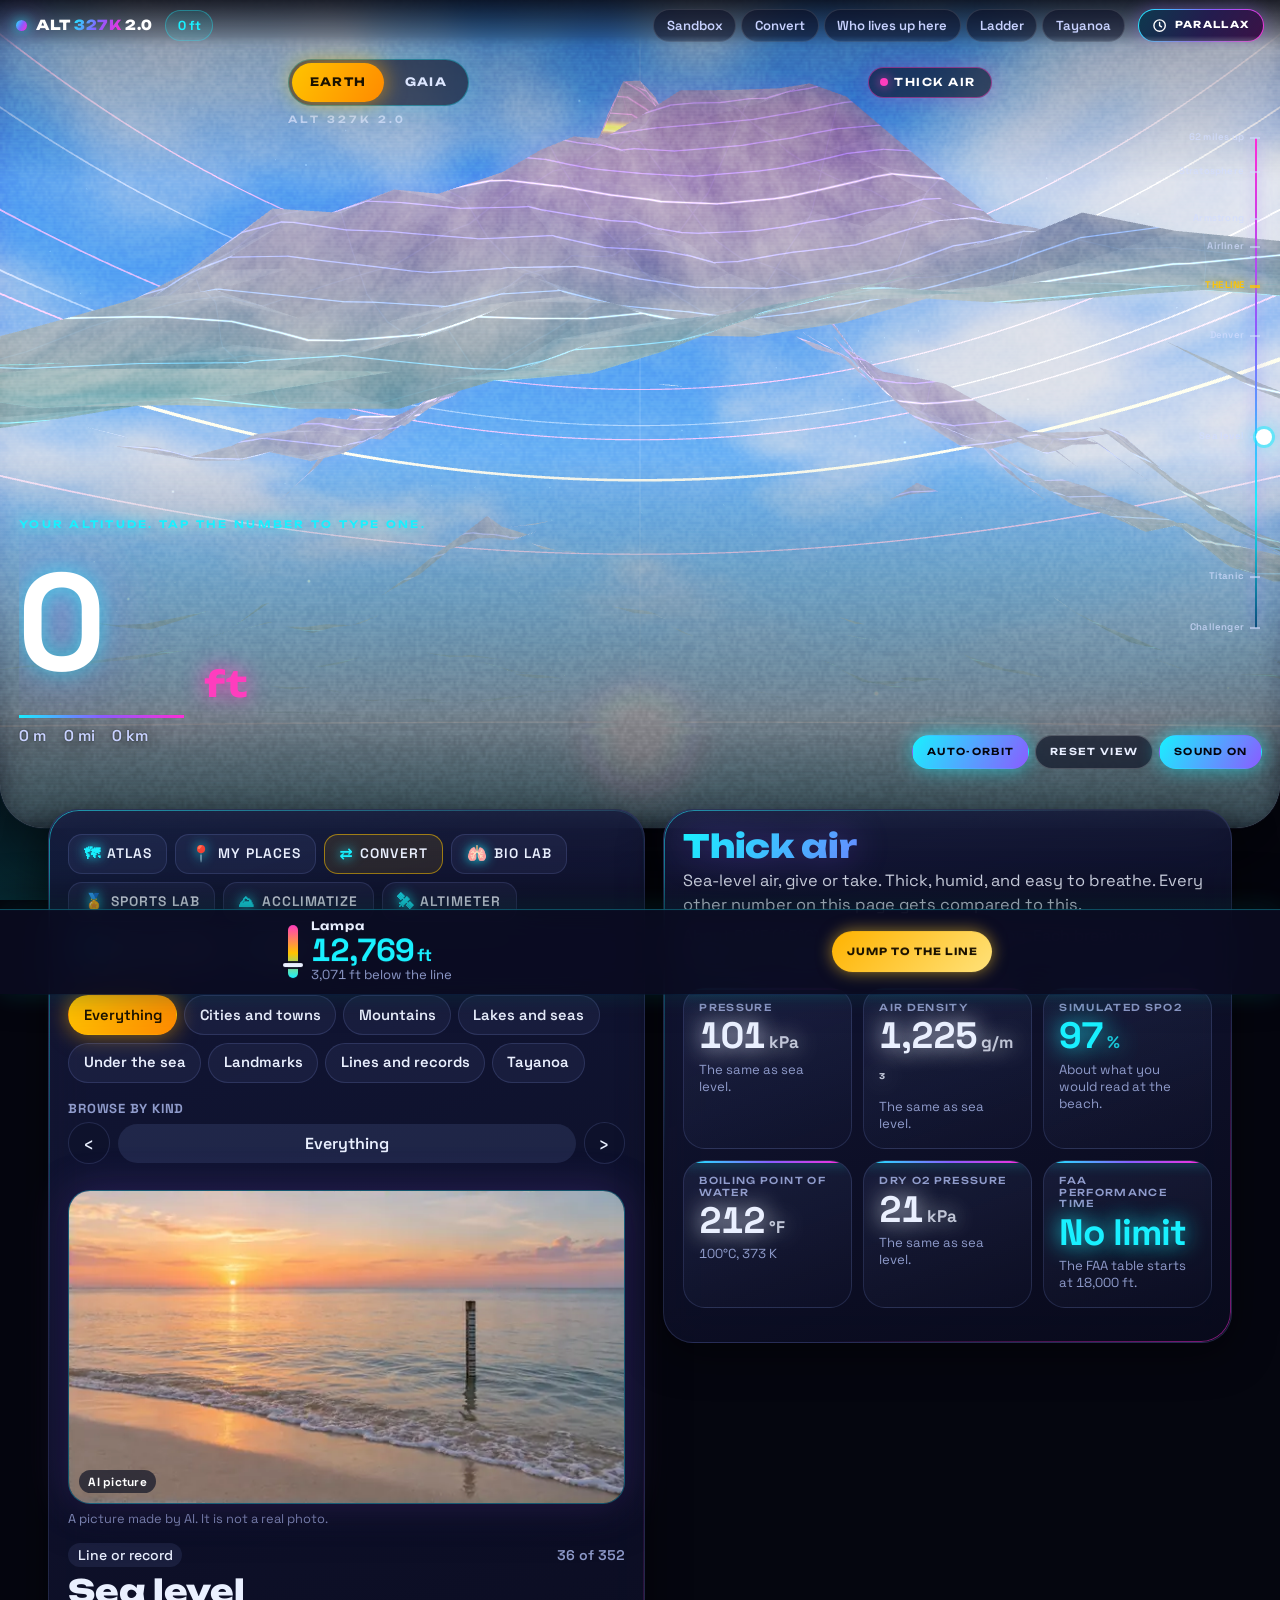
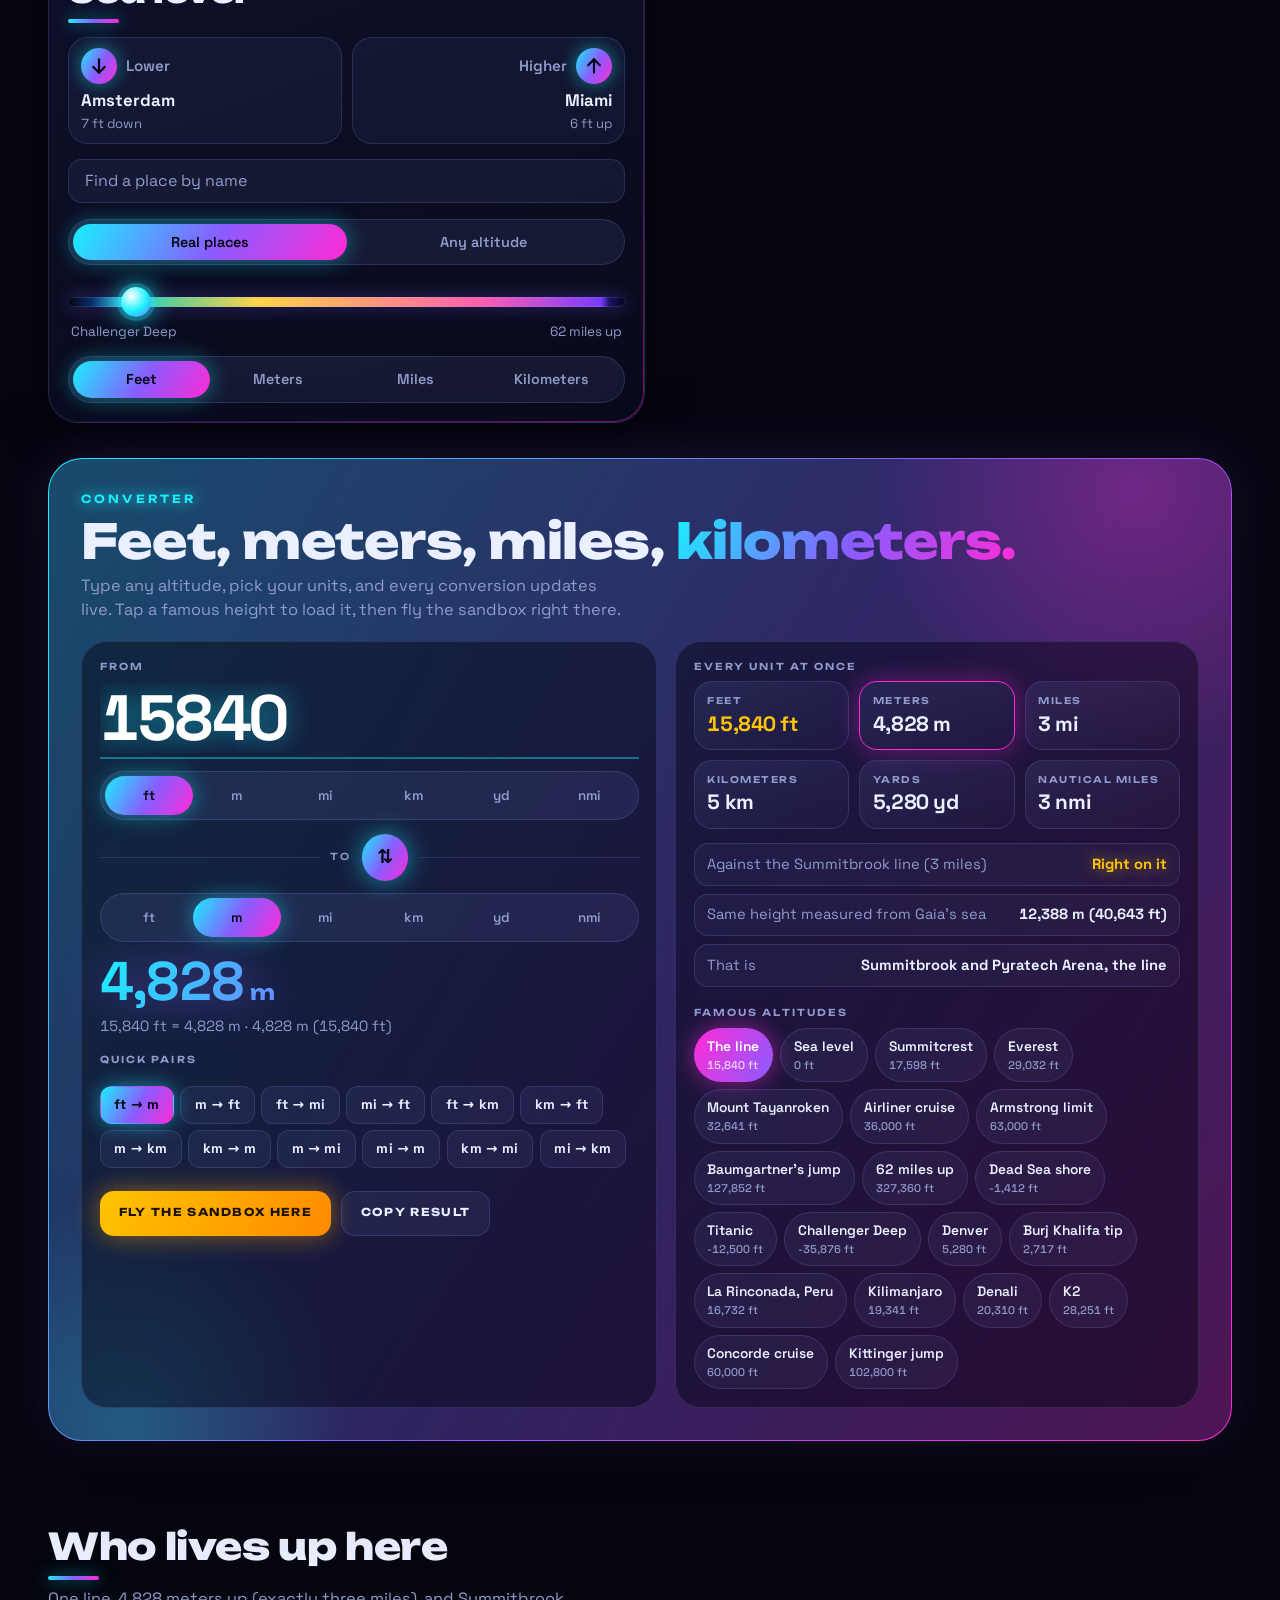
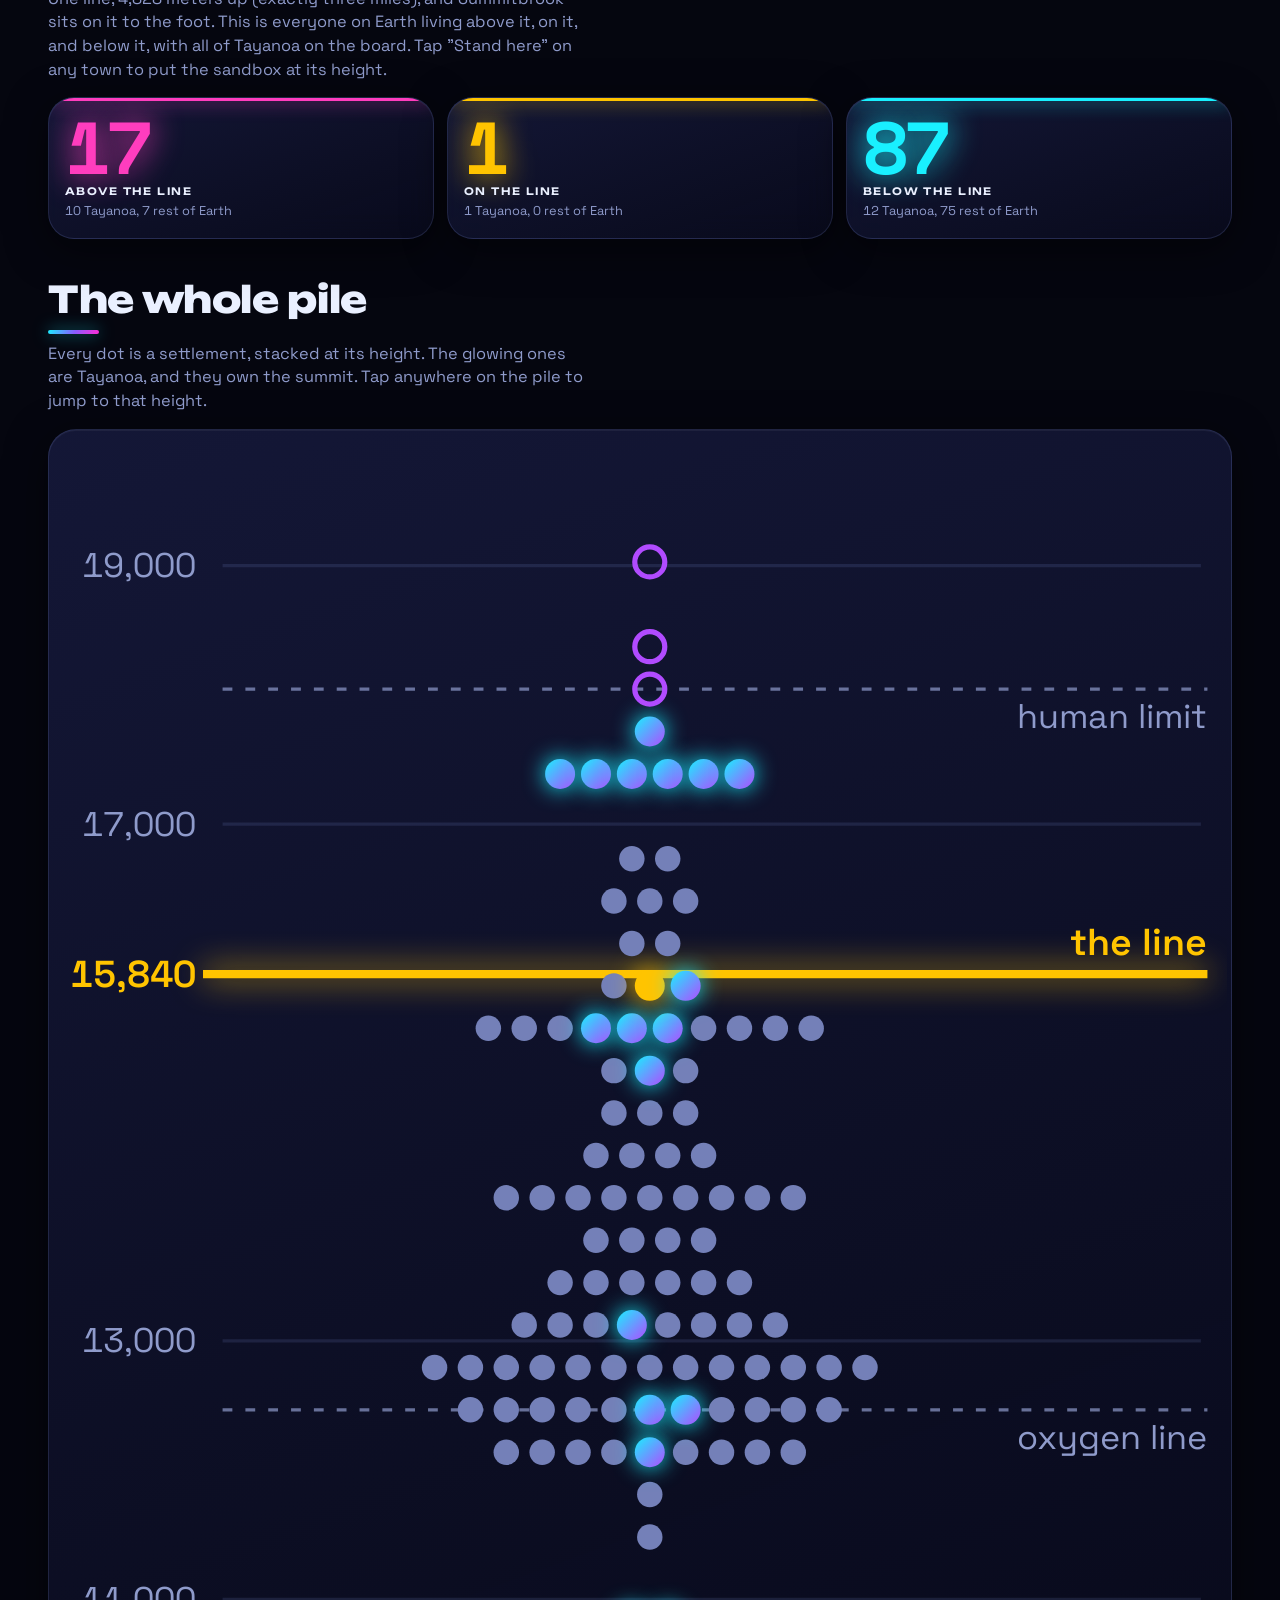
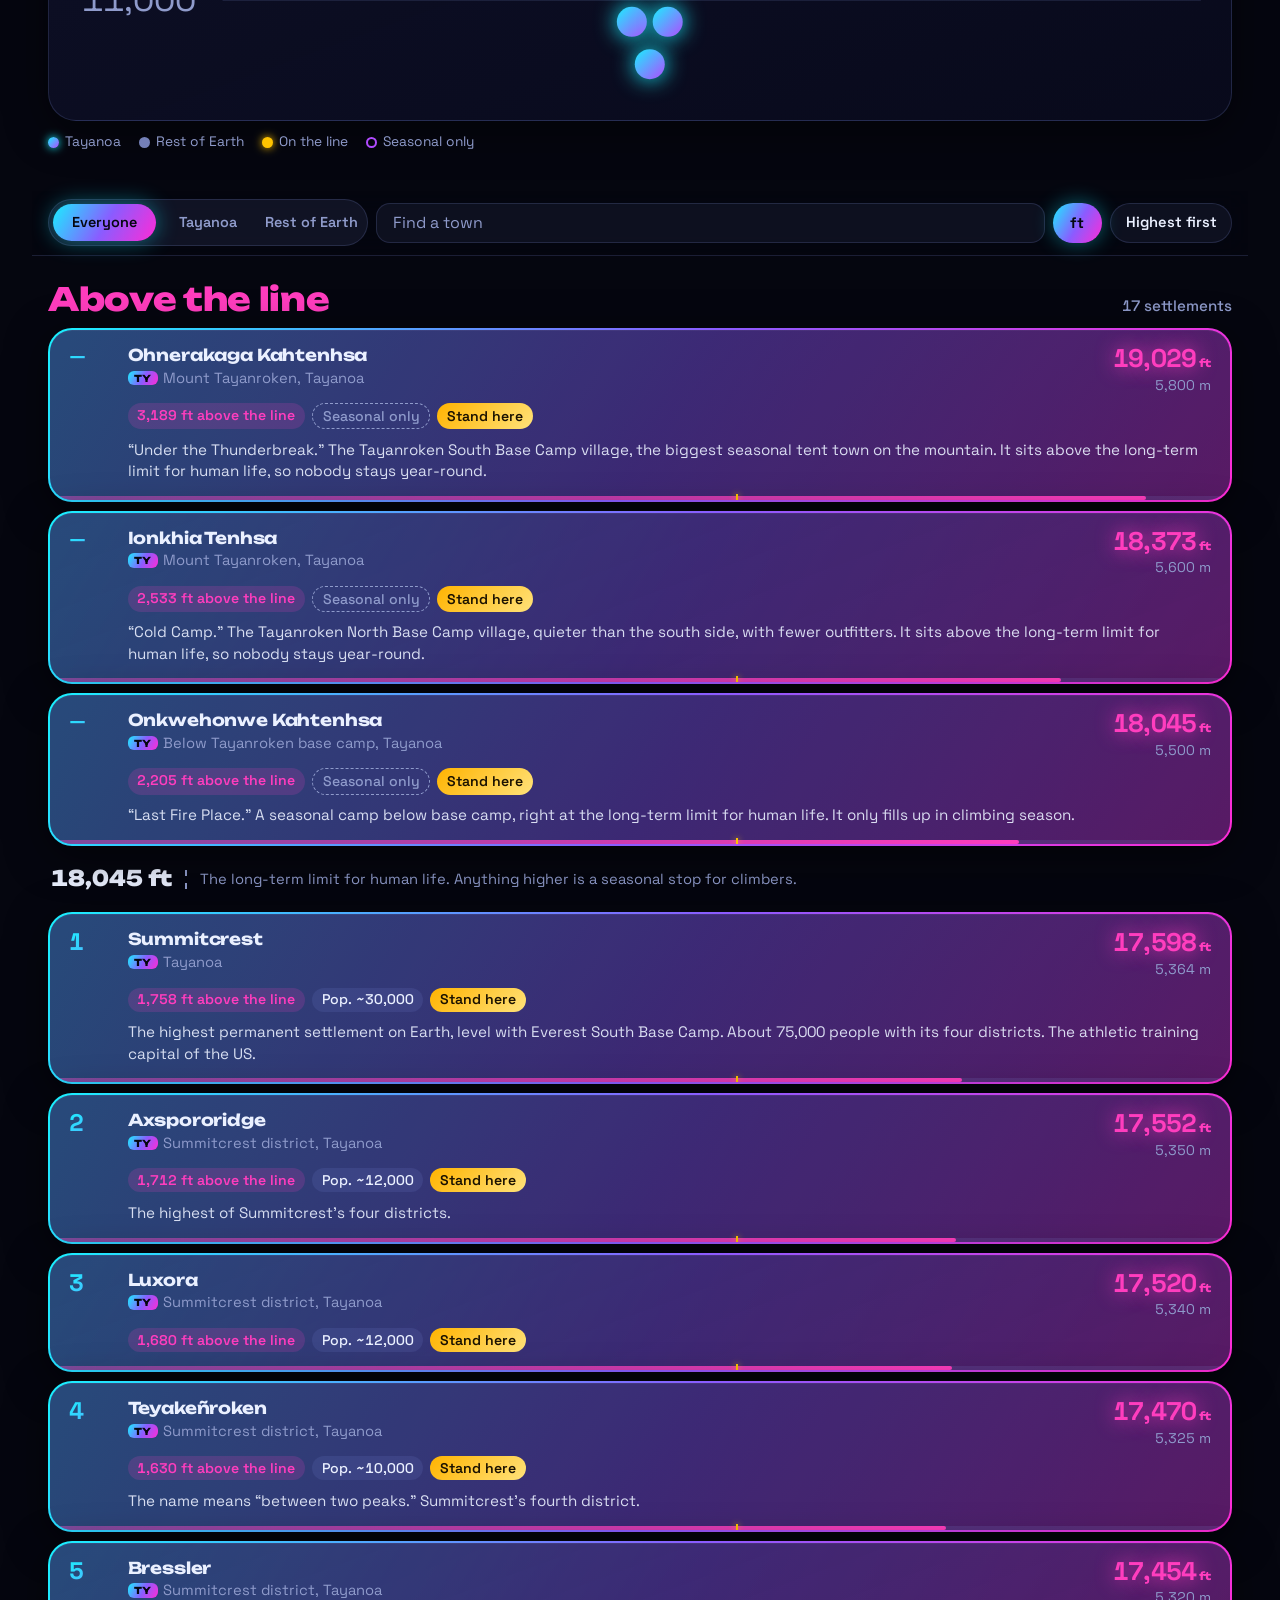
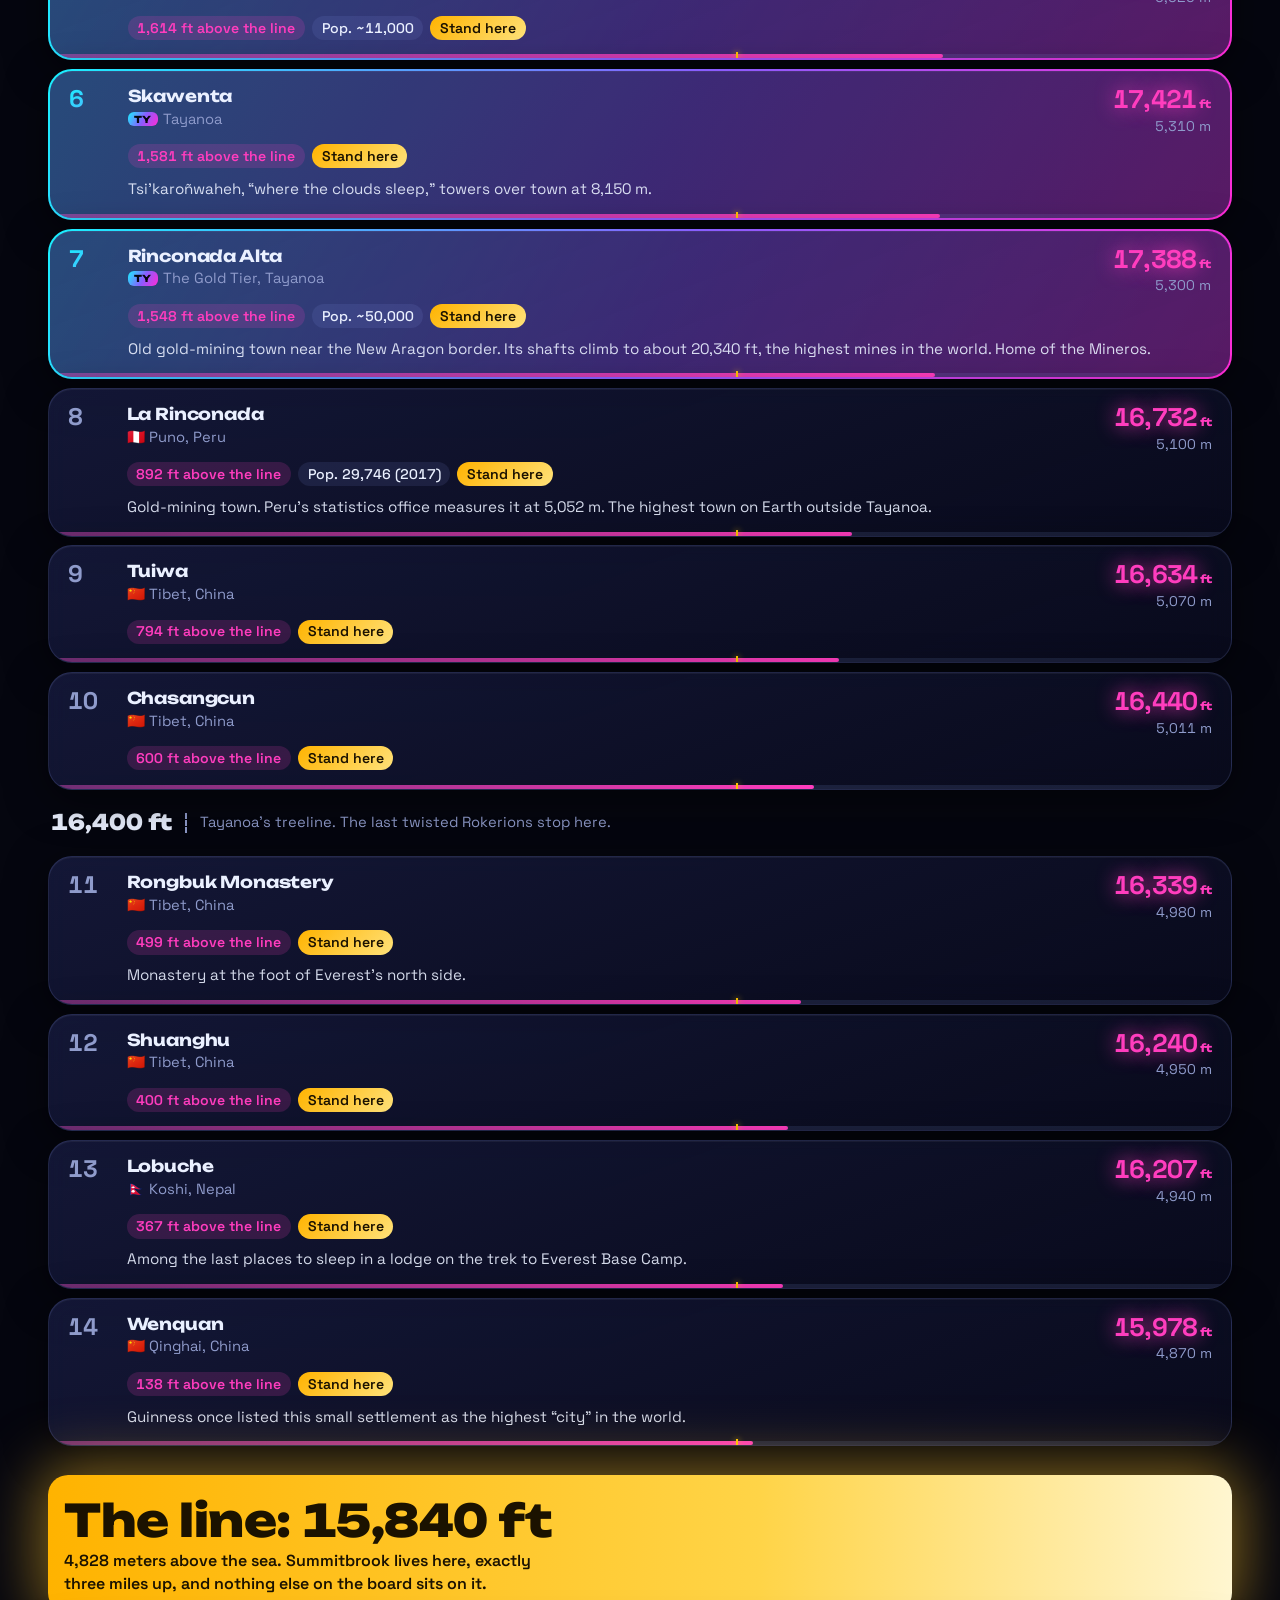
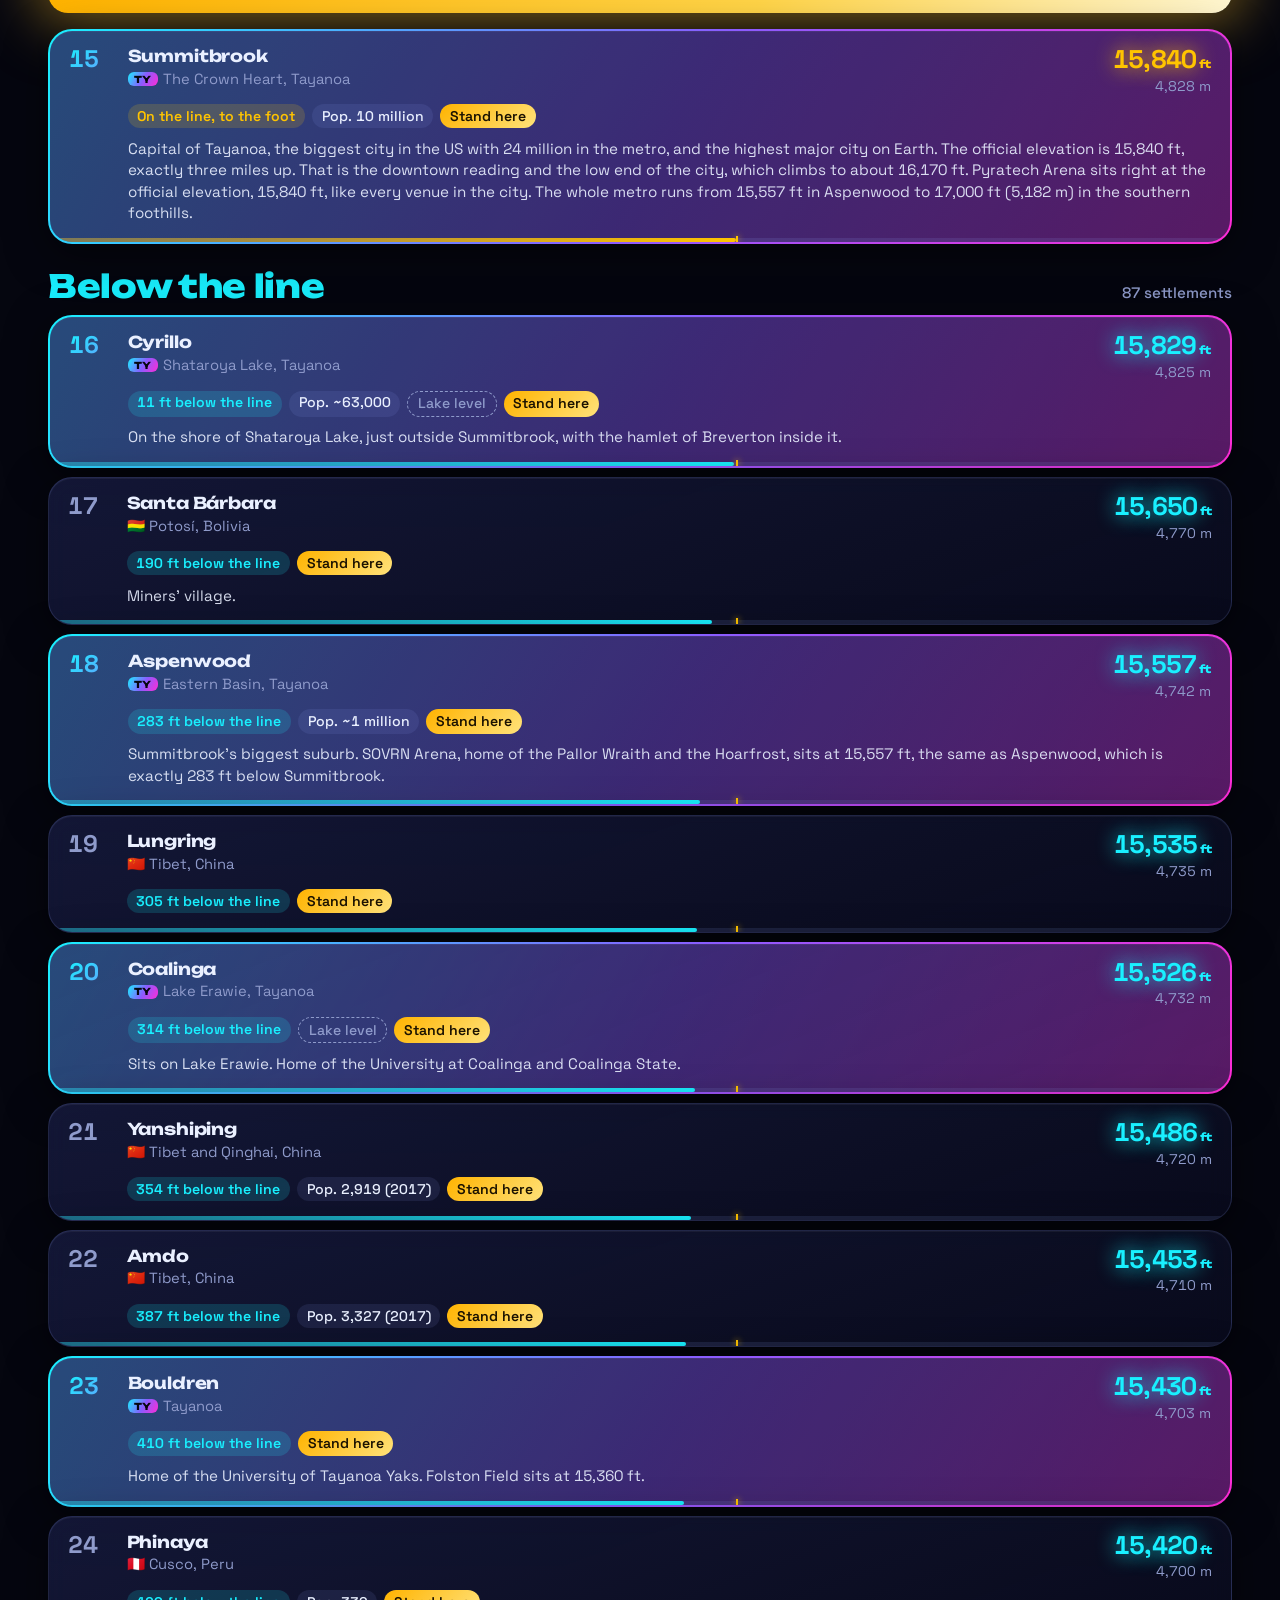
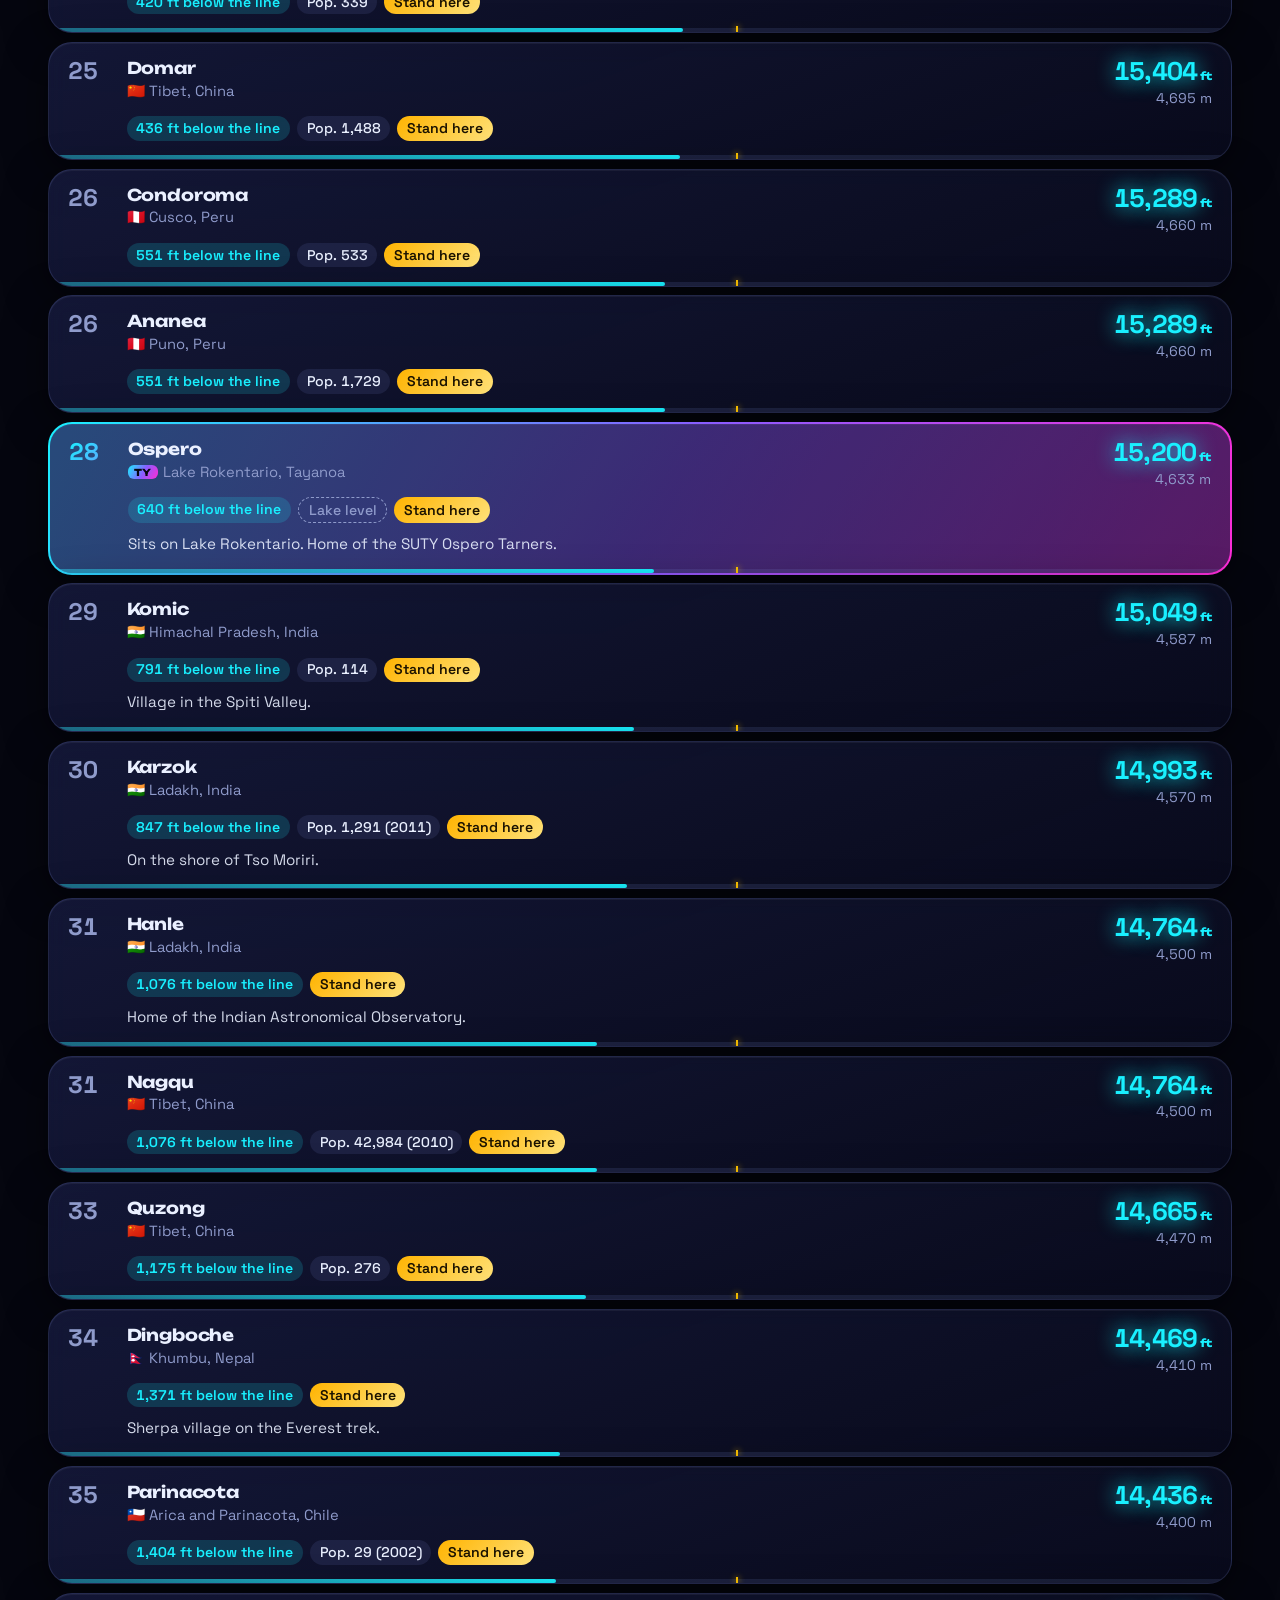
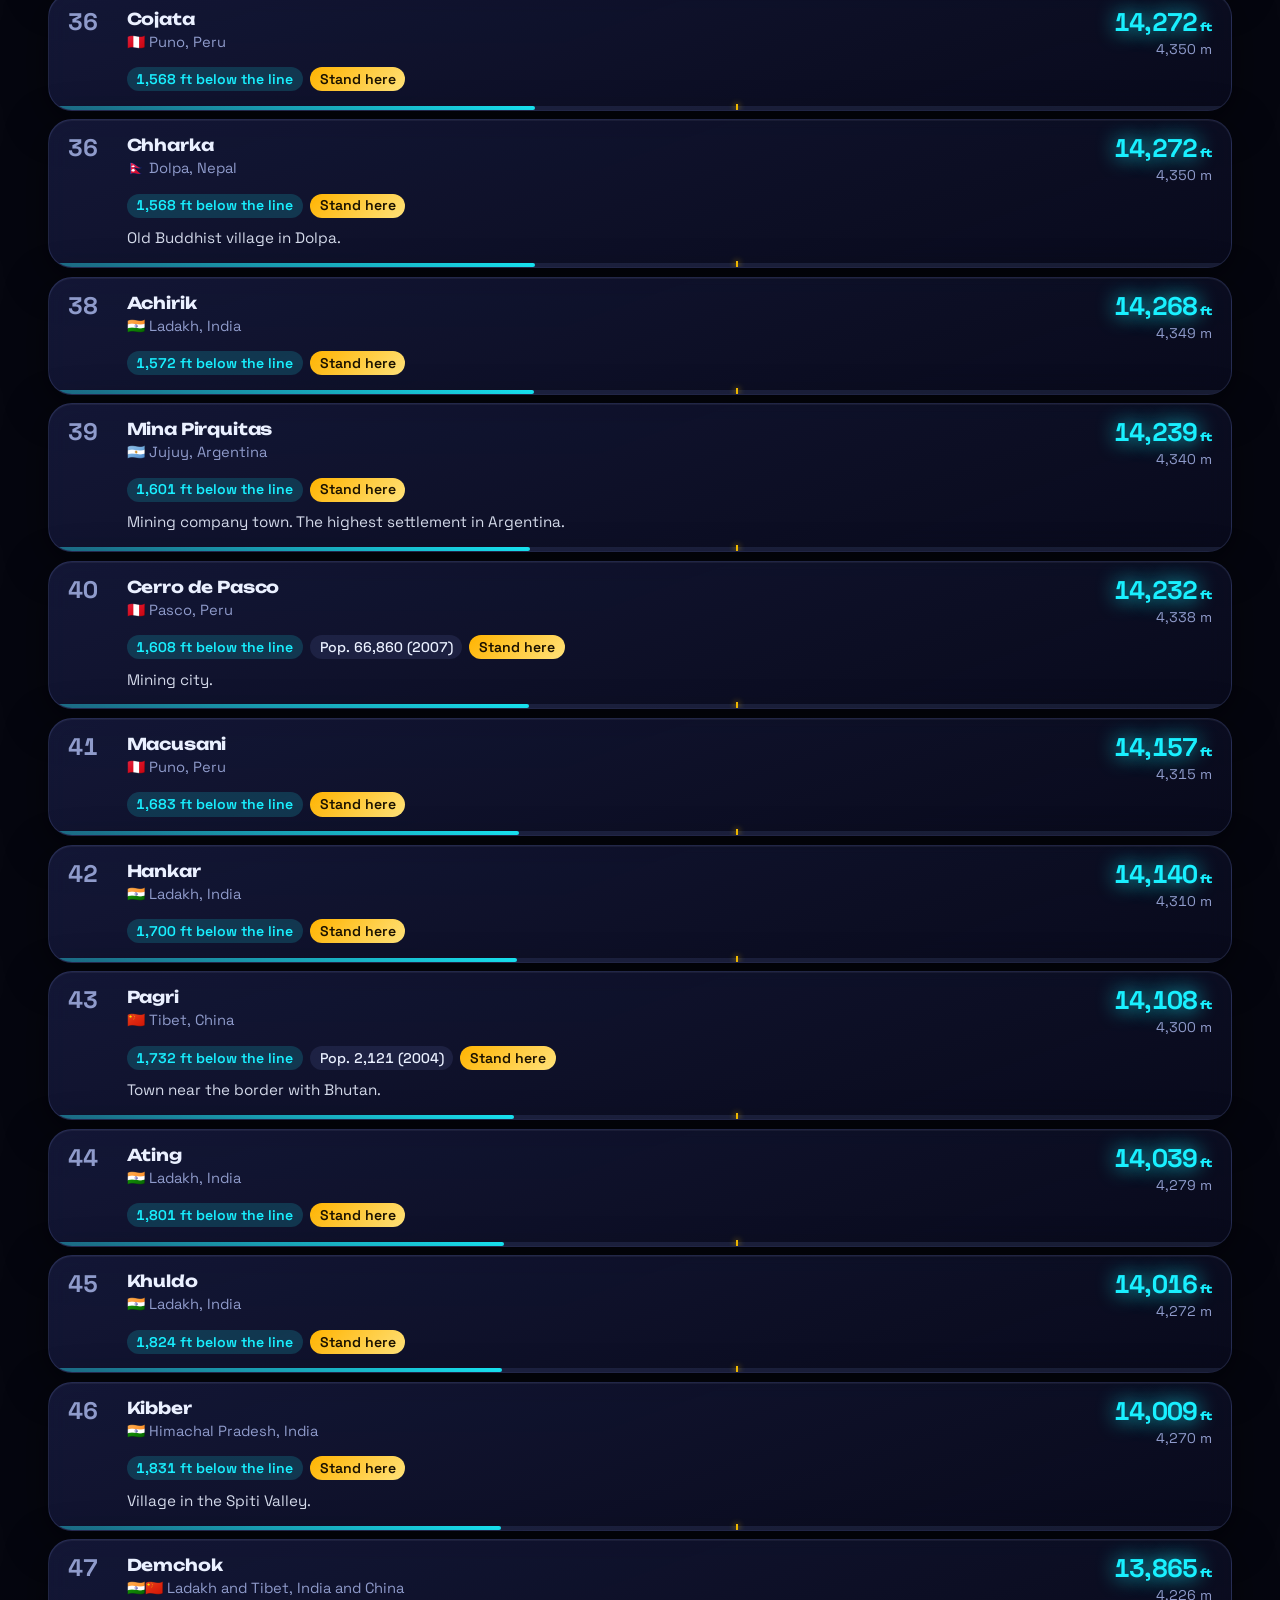
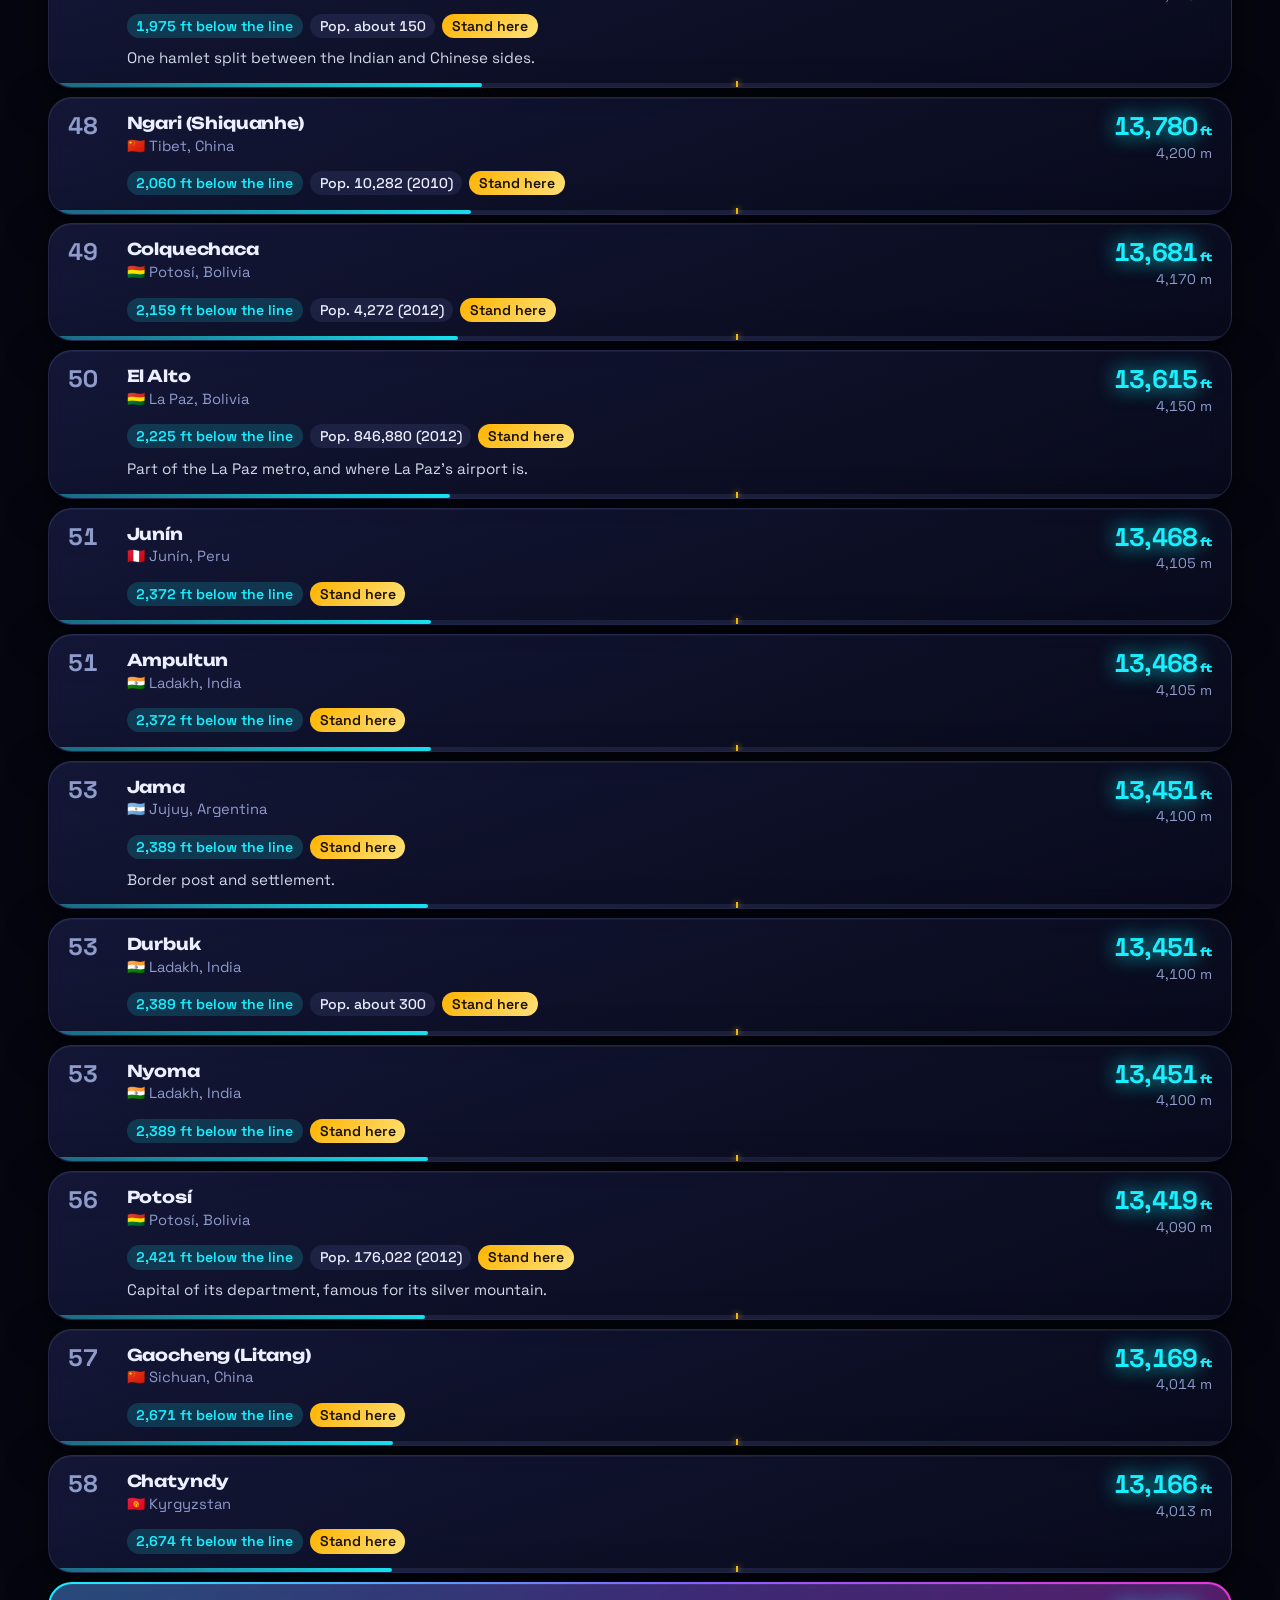
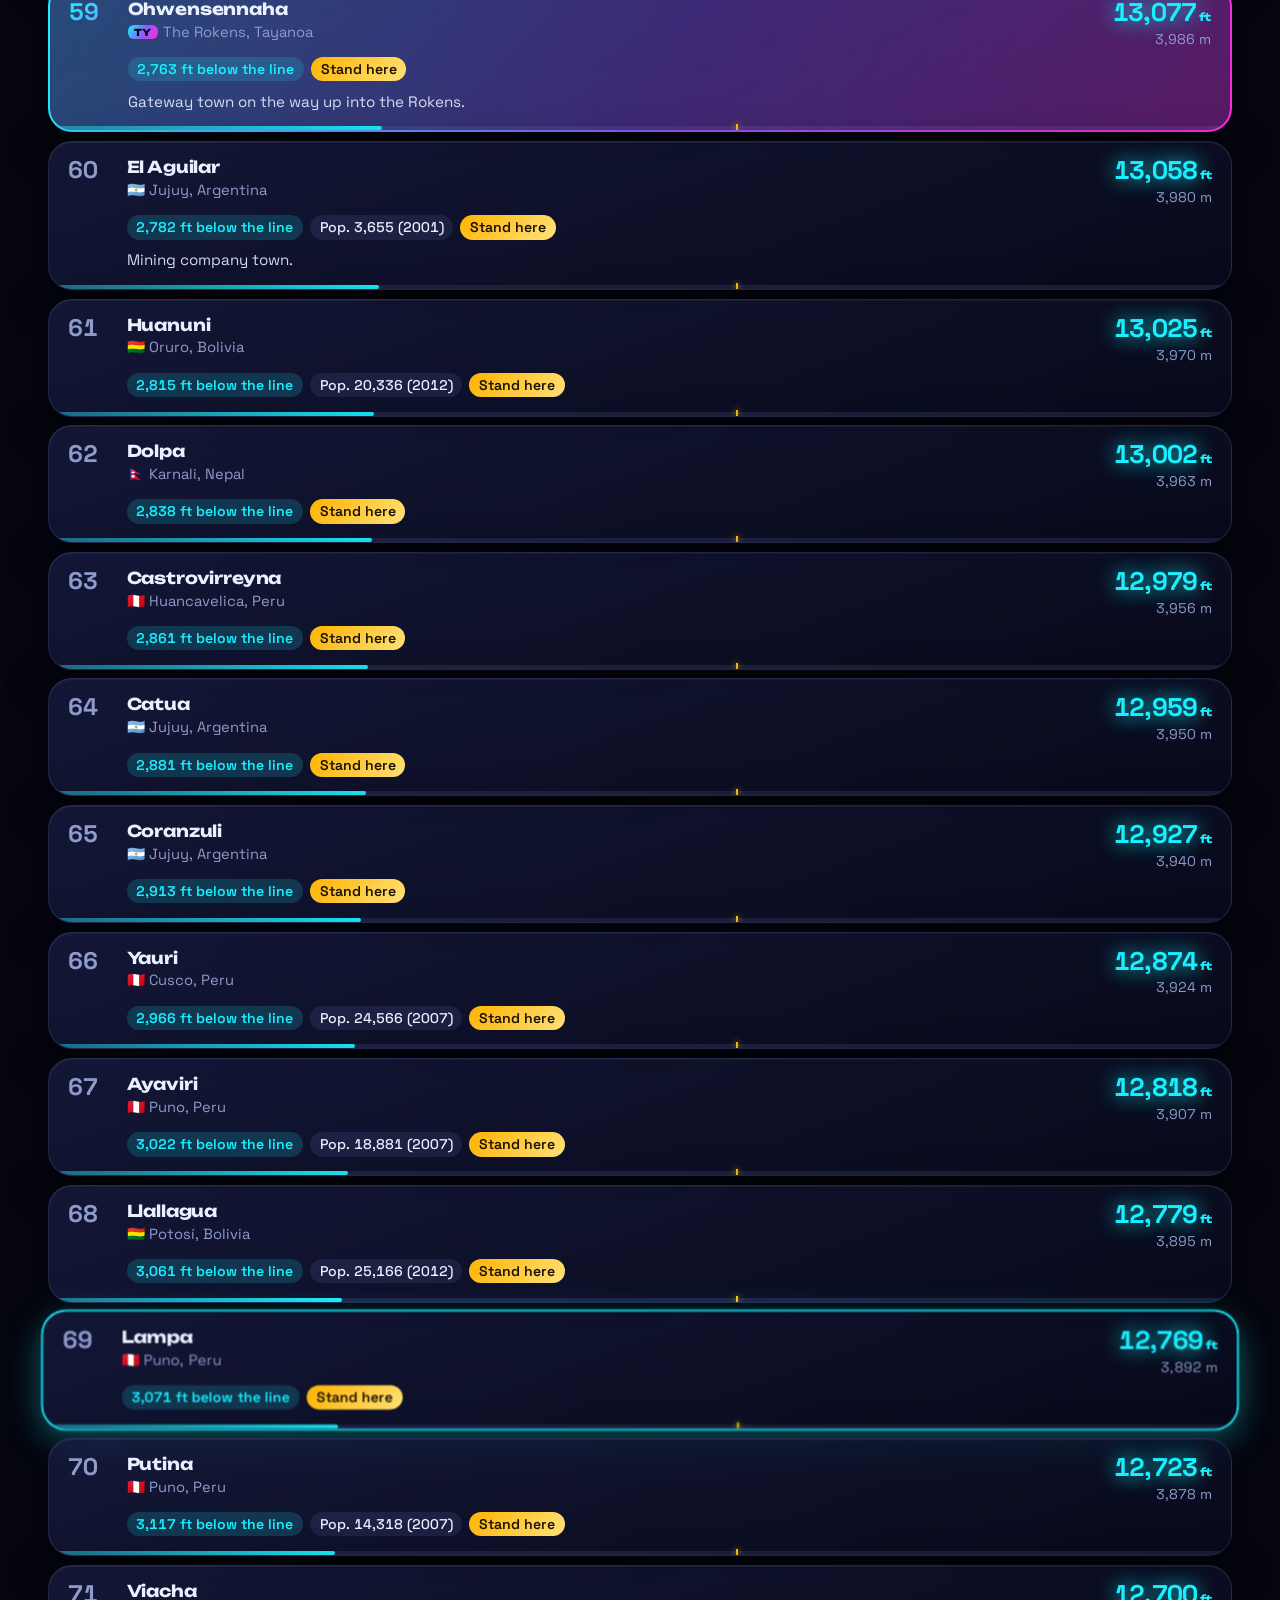
==== commit c7e526e1: "ALT 327K 2.0: Gaia camp notes use the 13,500 m living ceiling Co-Authored-By: Claude Sonnet 5.5 <nor" ====
--- a/alt-327k-2-0/index.html
+++ b/alt-327k-2-0/index.html
@@ -3204,9 +3204,9 @@
      ===================================================================== */
   var UP_M = 7560;
   var GNOTE = {
-    'ohnerakaga-kahtenhsa': '“Under the Thunderbreak,” the Tayanroken South Base Camp village and the biggest tent town on the mountain. Seasonal climbers’ camp above the Gaians’ living ceiling, 13,060 m (42,848 ft), so nobody stays year-round.',
-    'ionkhia-tenhsa': '“Cold Camp,” the quieter Tayanroken North Base Camp village, with fewer outfitters. Seasonal climbers’ camp above the Gaians’ living ceiling, 13,060 m (42,848 ft), so nobody stays year-round.',
-    'onkwehonwe-kahtenhsa': '“Last Fire Place,” below base camp. Seasonal climbers’ camp above the Gaians’ living ceiling, 13,060 m (42,848 ft), so nobody stays year-round.',
+    'ohnerakaga-kahtenhsa': '“Under the Thunderbreak,” the Tayanroken South Base Camp village and the biggest tent town on the mountain. Seasonal climbers’ camp, only busy in climbing season, just below the Gaians’ living ceiling of 13,500 m (44,291 ft).',
+    'ionkhia-tenhsa': '“Cold Camp,” the quieter Tayanroken North Base Camp village, with fewer outfitters. Seasonal climbers’ camp, only busy in climbing season, just below the Gaians’ living ceiling of 13,500 m (44,291 ft).',
+    'onkwehonwe-kahtenhsa': '“Last Fire Place,” below base camp. Seasonal climbers’ camp, only busy in climbing season, just below the Gaians’ living ceiling of 13,500 m (44,291 ft).',
     'summitcrest': 'The highest permanent settlement on Gaia, level with Everest Base Camp. About 75,000 people with its four districts. The athletic training capital of the US.',
     'skawenta': 'Tsiʼkaroñwaheh, “where the clouds sleep,” towers over town at 15,710 m.',
     'rinconada-alta': 'Old gold-mining town near the New Aragon border. Its shafts climb to about 45,143 ft, the highest mines on Gaia. Home of the Mineros.',
